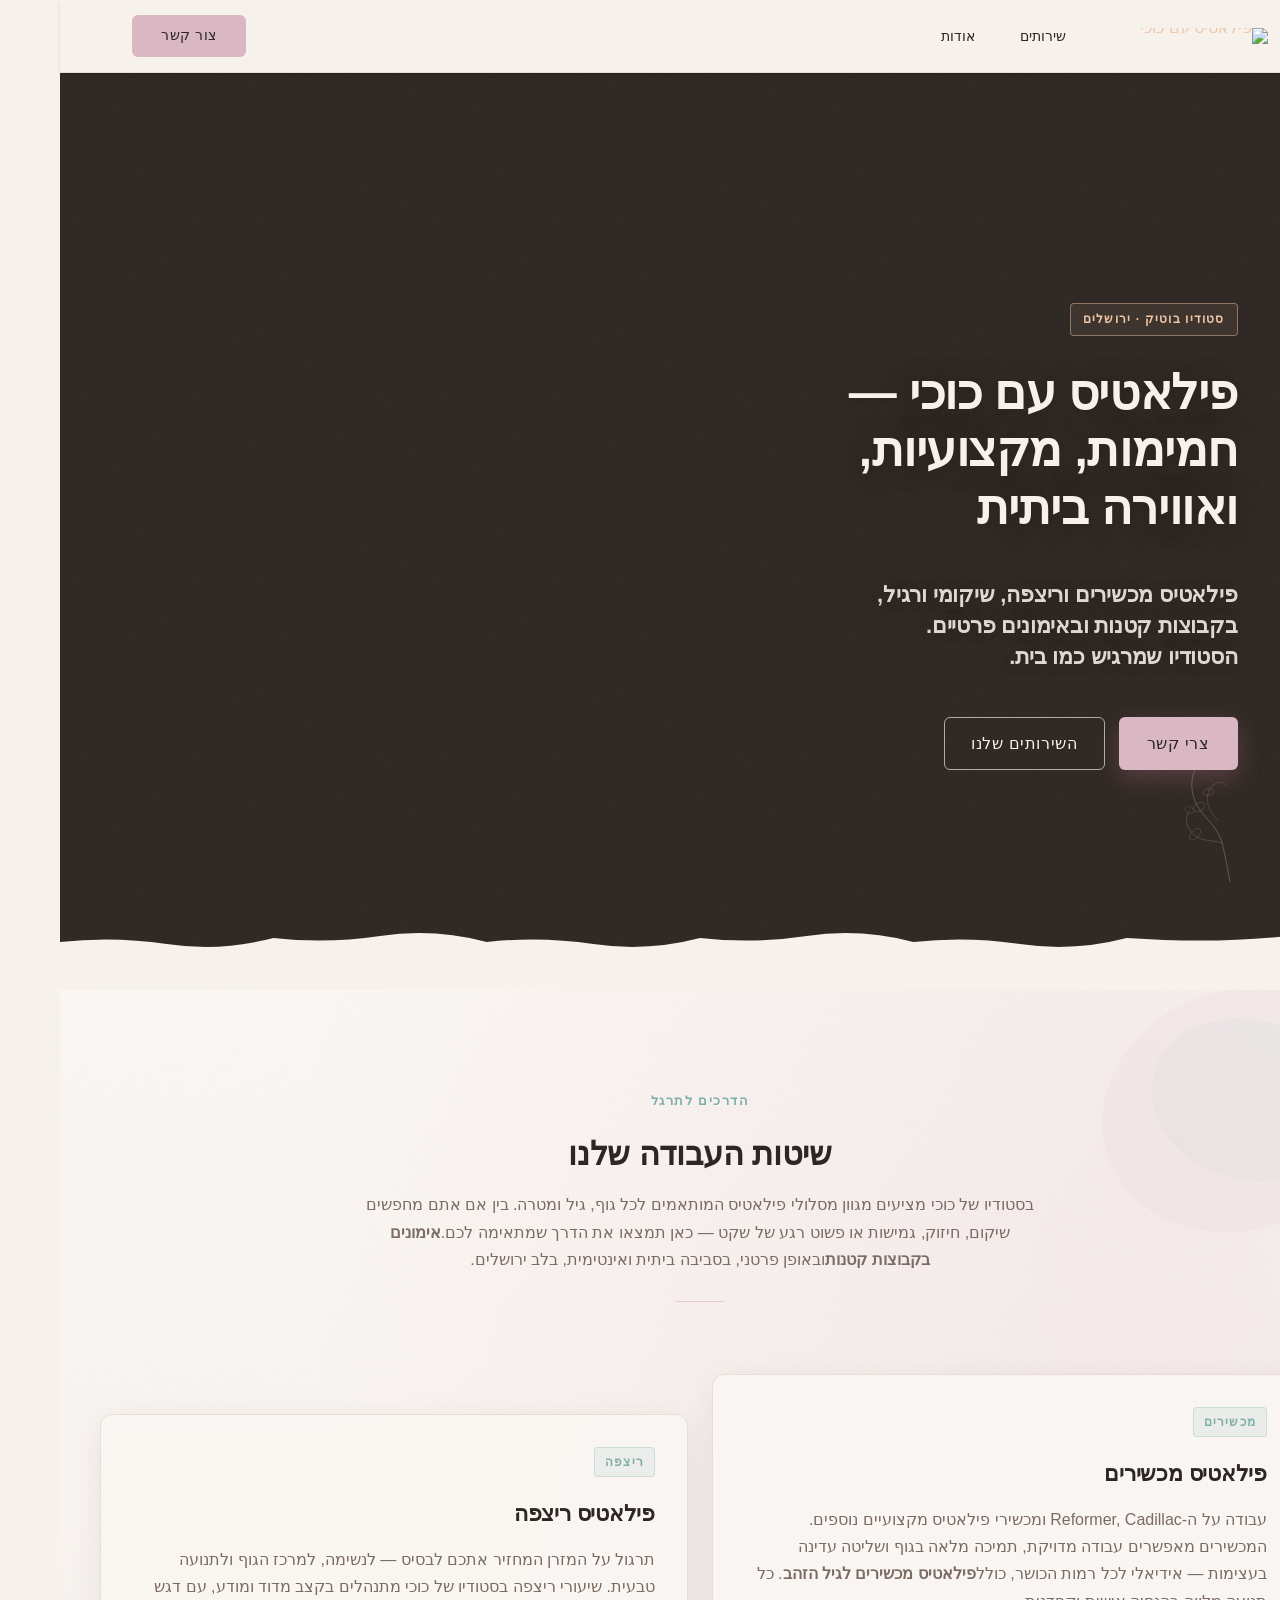
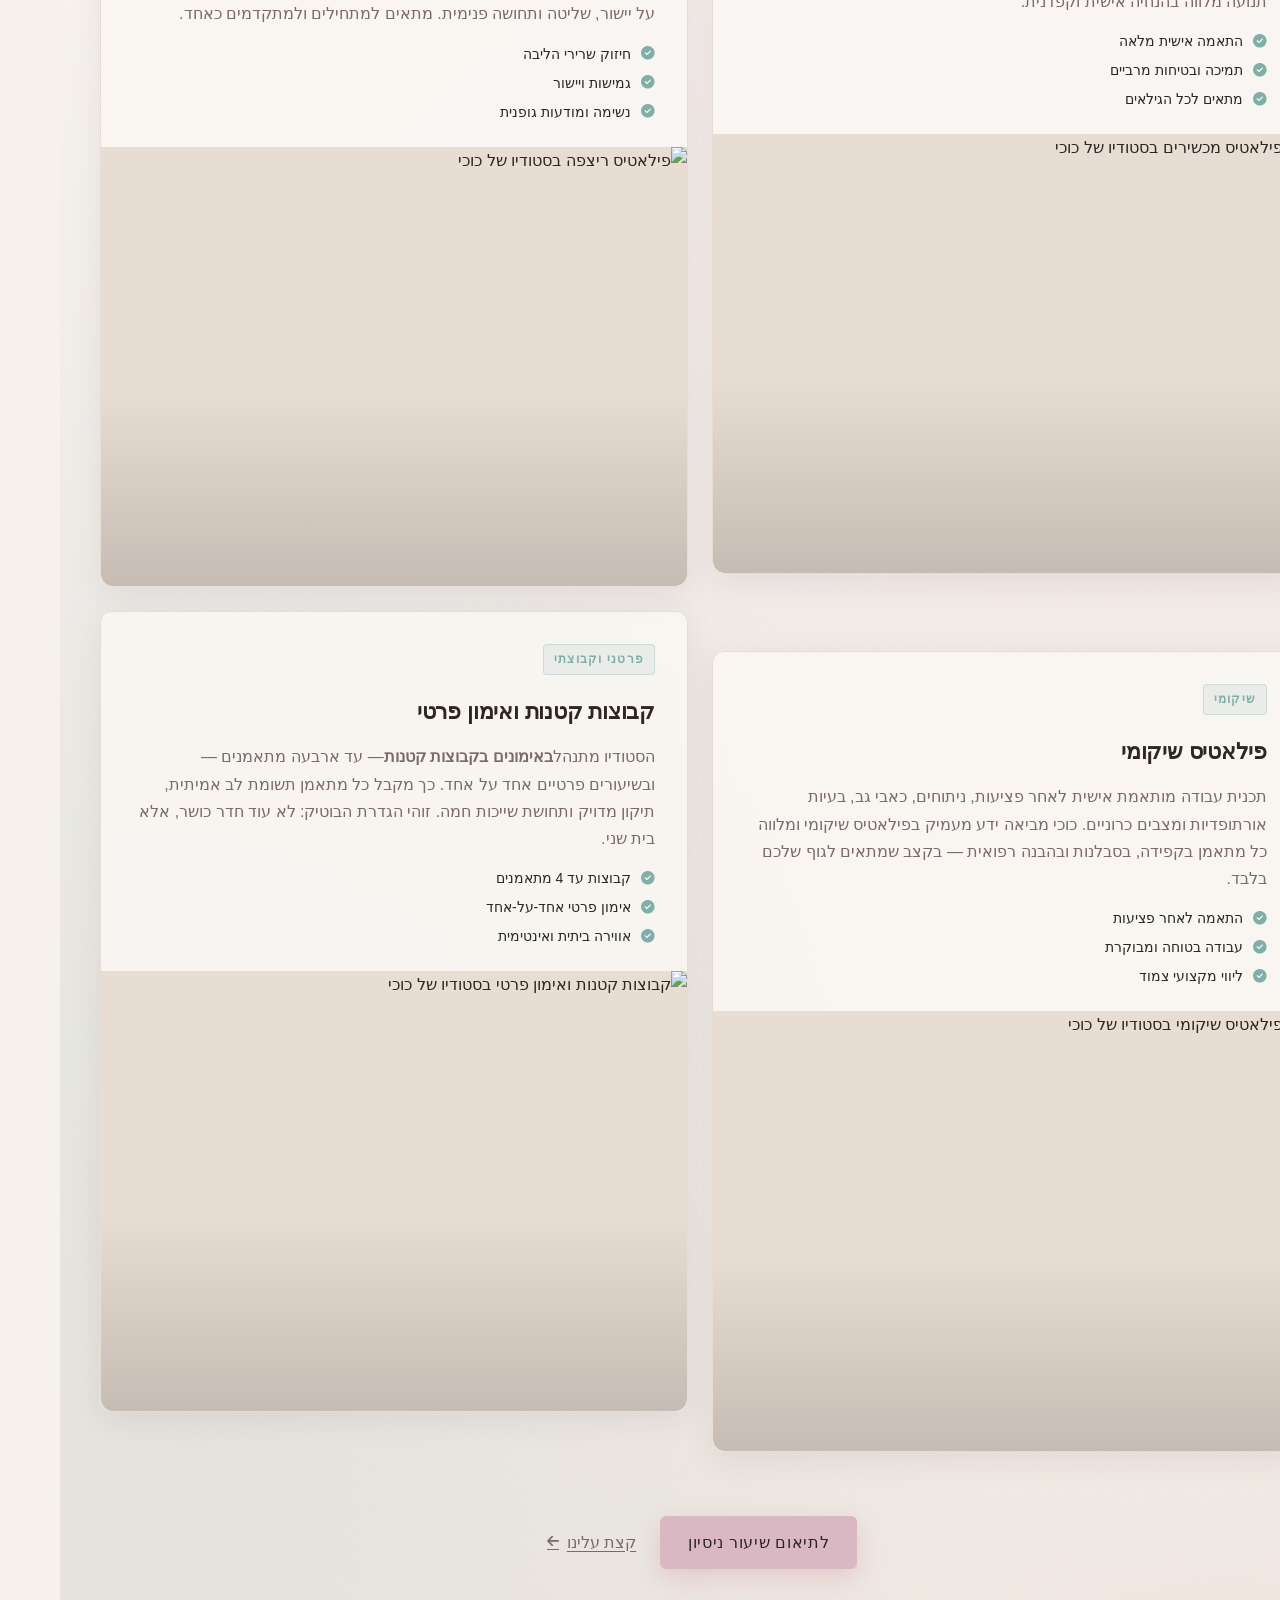
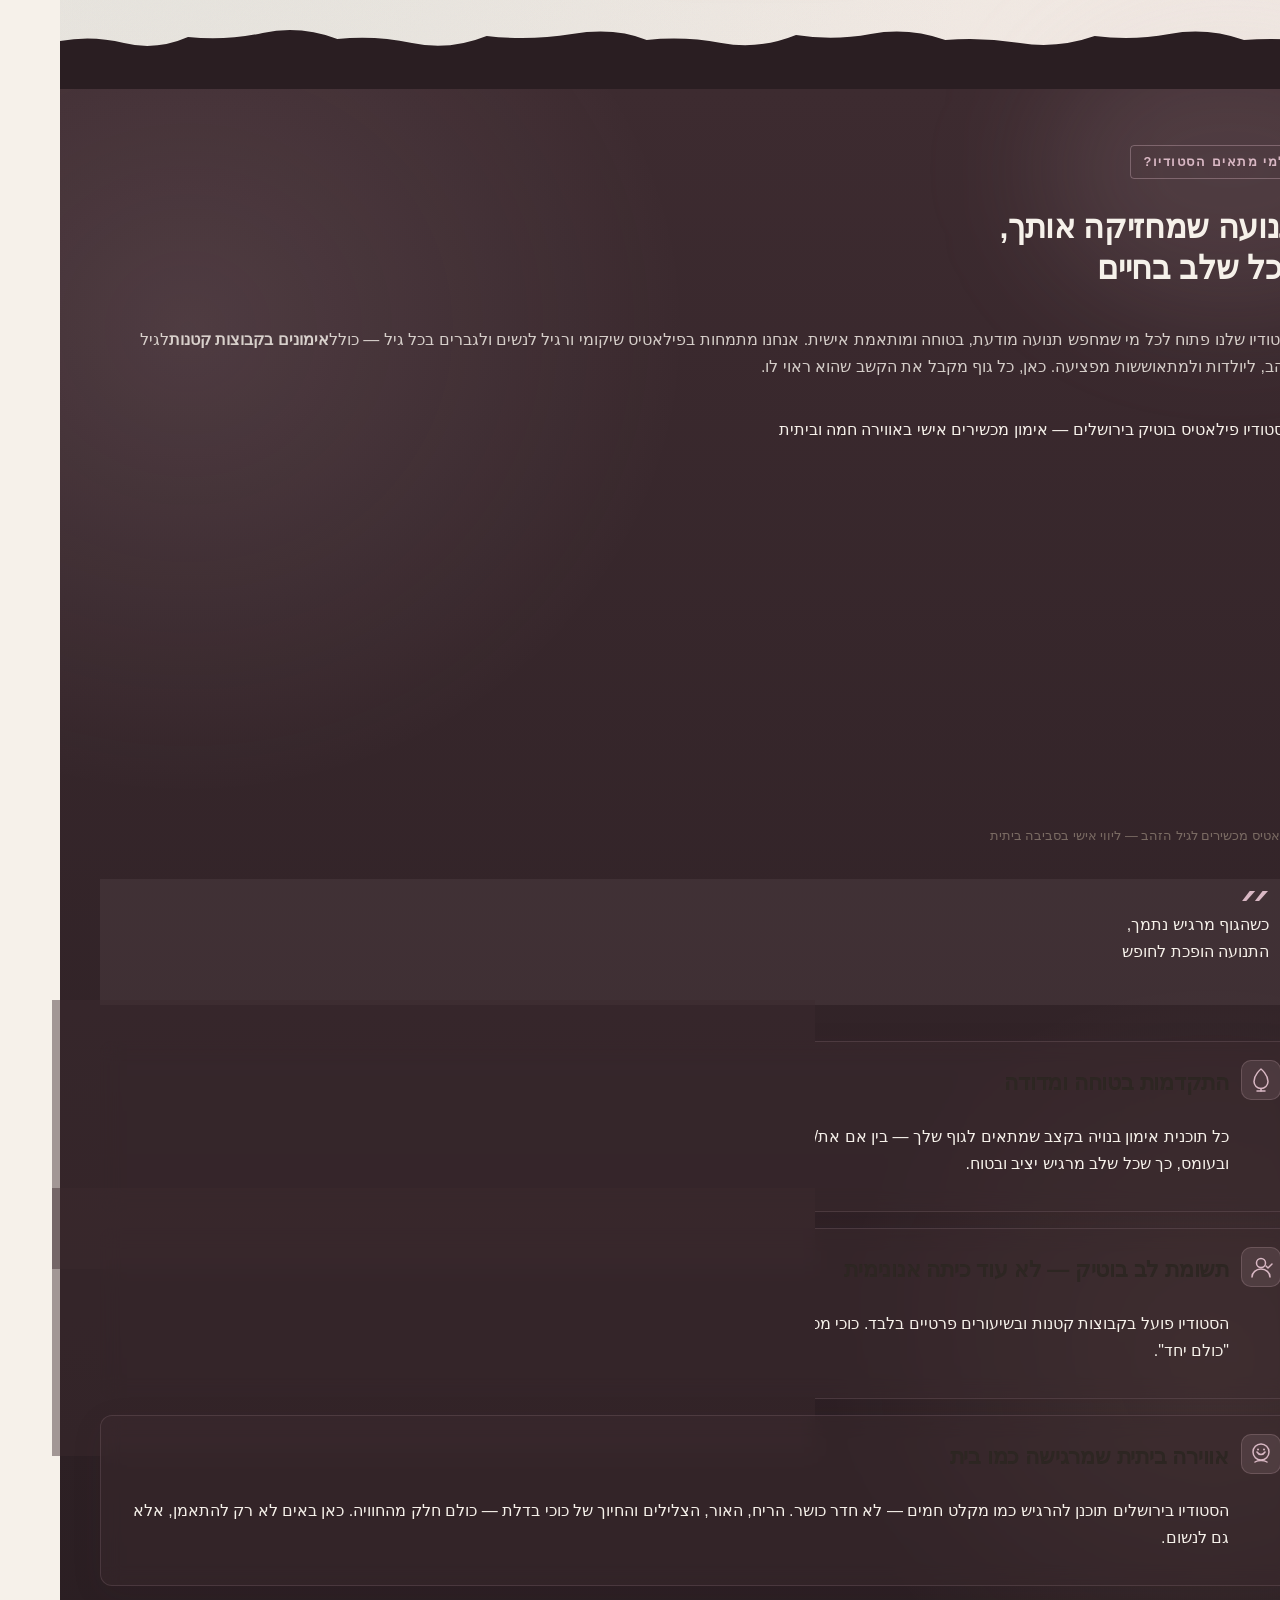
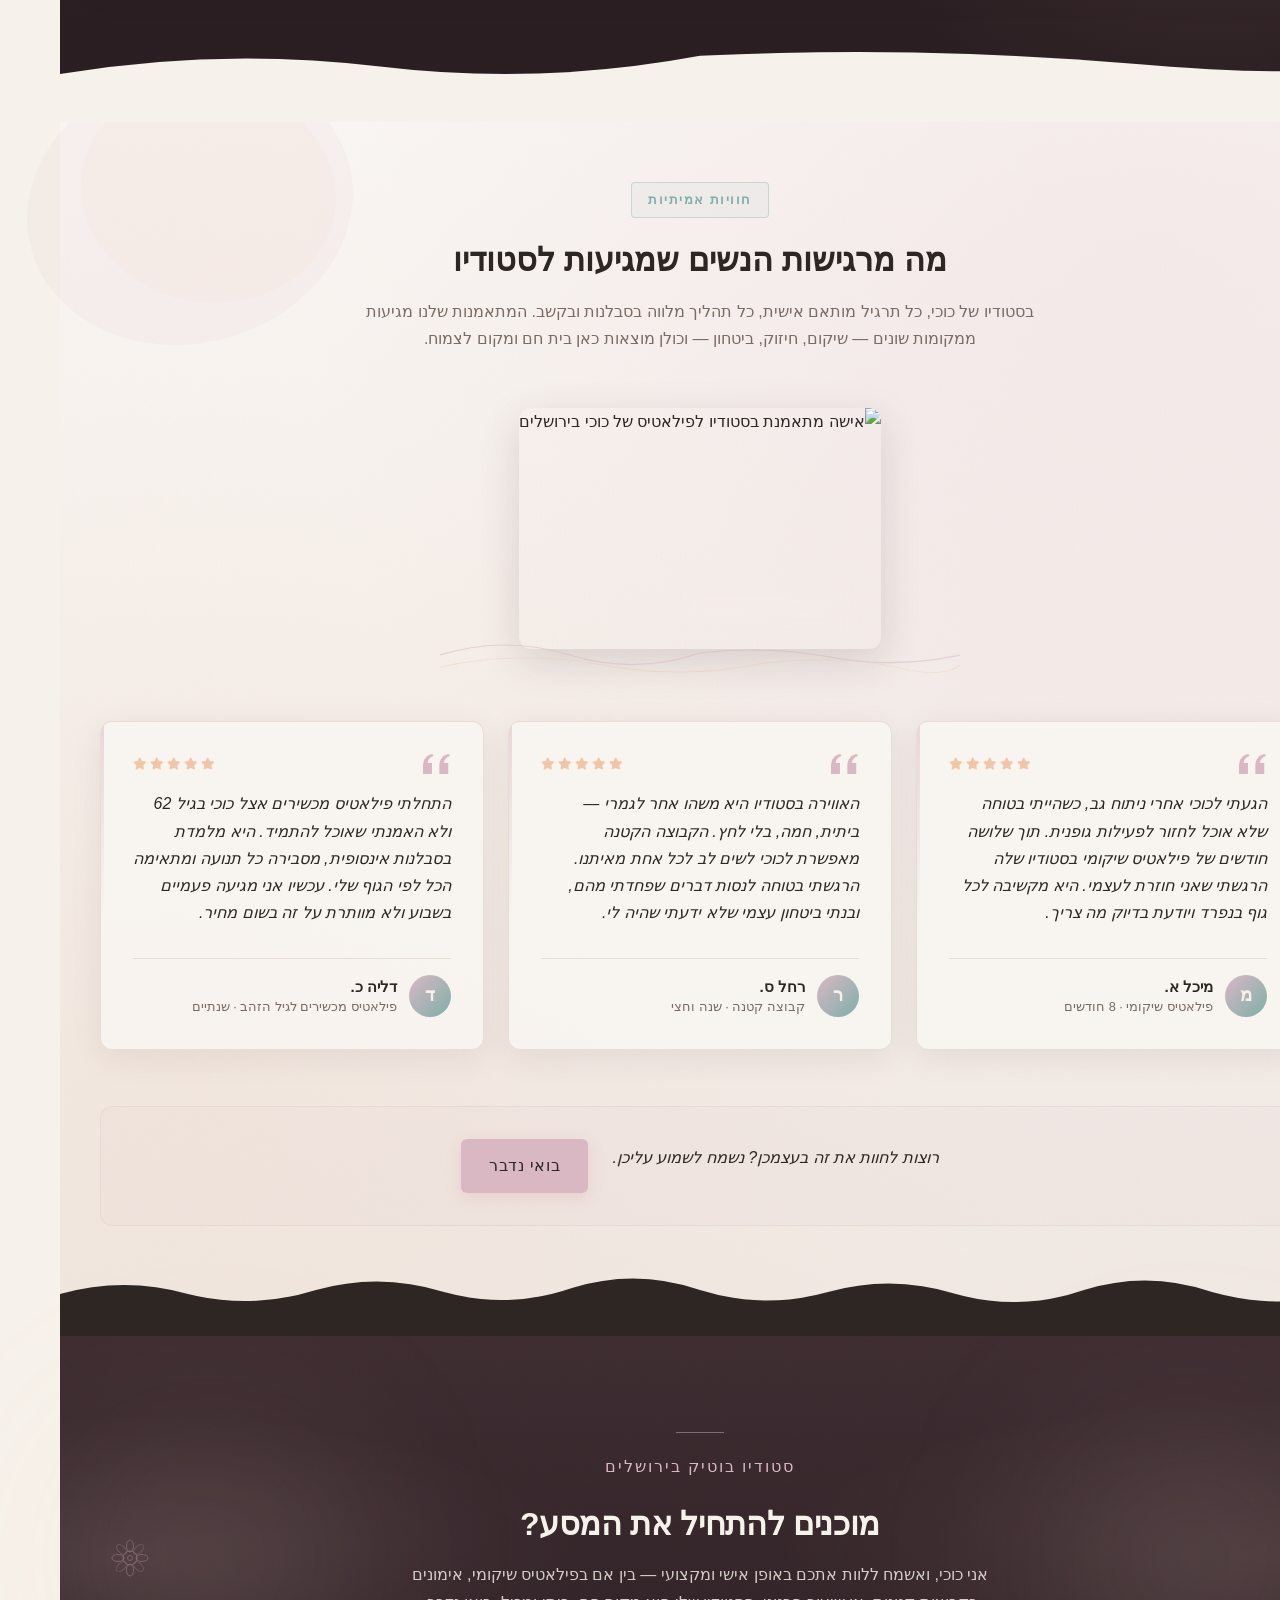
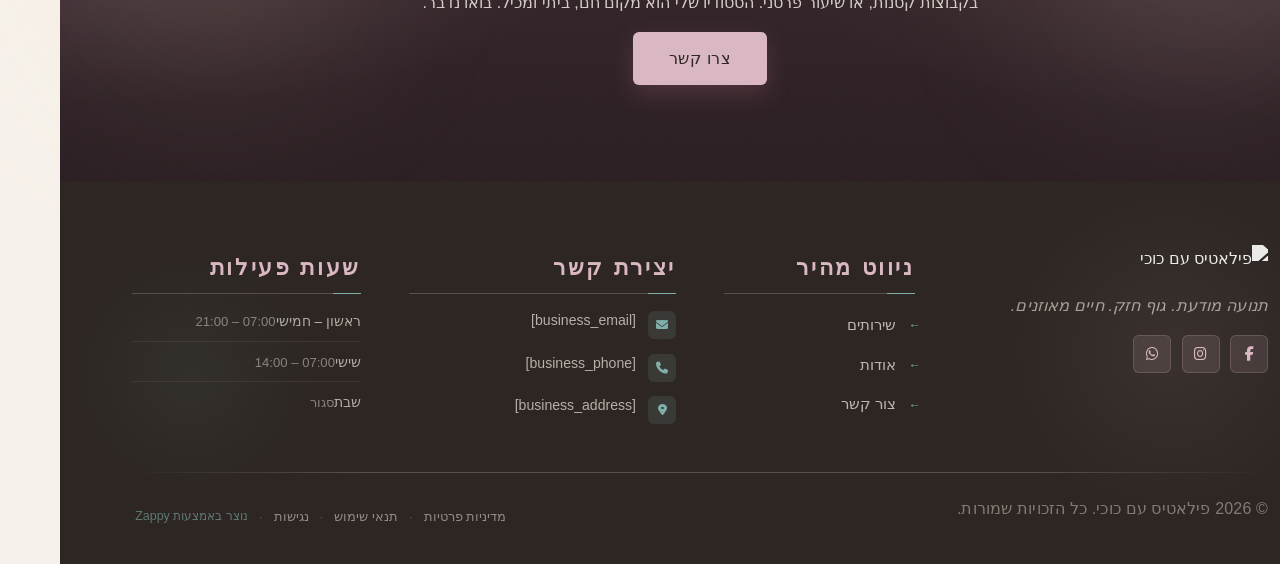
==== public/index.html @ 399e0986 "Background sync: Progressive GitHub Sync" ====
<!doctype html><html dir="rtl" lang="he"><head><meta charset="UTF-8"><meta content="width=device-width,initial-scale=1" name="viewport"><meta content="index, follow" name="robots"><title>תרגישי את ההבדל מהאימון הראשון — פילאטיס עם כוכי</title><meta content="סטודיו פילאטיס בוטיק בירושלים עם אווירה חמה וביתית. אימונים בקבוצות קטנות ואישיות, פילאטיס מכשירים ומזרן, לכל גיל ורמה. הצטרפי אלינו והרגישי את השינוי!" name="description"><meta content="אימונים בקבוצות קטנות, פילאטיס ירושלים, סטודיו פילאטיס בוטיק, פילאטיס מכשירים, כושר ובריאות ירושלים" name="keywords"><link href="/assets/favicon.ico" rel="icon" type="image/x-icon"><link href="/assets/favicon-16x16.png" rel="icon" type="image/png" sizes="16x16"><link href="/assets/favicon-32x32.png" rel="icon" type="image/png" sizes="32x32"><link href="/assets/favicon-48x48.png" rel="icon" type="image/png" sizes="48x48"><link href="/assets/favicon-192x192.png" rel="icon" type="image/png" sizes="192x192"><link href="/assets/favicon-512x512.png" rel="icon" type="image/png" sizes="512x512"><link href="/assets/apple-touch-icon.png" rel="apple-touch-icon"><script>!function(){"use strict";var t="17ea8306-6d64-4c92-93c5-bcff734a2c59",e="https://api.zappy5.com/api/analytics/track",a=18e5,n=2592e6,o=!0,i=!0,r=!0;var s=function(){var e="zappy_visitor_"+t,a=null;try{if(a=localStorage.getItem(e)){var o=JSON.parse(a),i=Date.now();if(i-o.created<n)return o.lastSeen=i,localStorage.setItem(e,JSON.stringify(o)),o.id}}catch(t){console.warn("Zappy Analytics: LocalStorage not available")}var r="zv_"+Date.now()+"_"+Math.random().toString(36).substr(2,9);try{localStorage.setItem(e,JSON.stringify({id:r,created:Date.now(),lastSeen:Date.now()}))}catch(t){}return r}(),c=function(){var e="zappy_session_"+t,n=null;try{if(n=sessionStorage.getItem(e)){var o=JSON.parse(n),i=Date.now();if(i-o.timestamp<a)return o.timestamp=i,sessionStorage.setItem(e,JSON.stringify(o)),o.id}}catch(t){console.warn("Zappy Analytics: SessionStorage not available")}var r="zs_"+Date.now()+"_"+Math.random().toString(36).substr(2,9);try{sessionStorage.setItem(e,JSON.stringify({id:r,timestamp:Date.now()}))}catch(t){}return r}();function l(a,n){n=n||{};var o={website_id:t,event_type:a,page_path:window.location.pathname,referrer:document.referrer||"direct",visitor_id:s,session_id:c,metadata:n};if(navigator.sendBeacon){var i=new Blob([JSON.stringify(o)],{type:"application/json"});navigator.sendBeacon(e,i)}else fetch(e,{method:"POST",headers:{"Content-Type":"application/json"},body:JSON.stringify(o),keepalive:!0}).catch(function(t){console.warn("Zappy Analytics: Failed to track event",t)})}o&&l("pageview",{title:document.title,url:window.location.href}),i&&document.addEventListener("click",function(t){var e=t.target;if("BUTTON"===e.tagName||e.closest("button")){var a="BUTTON"===e.tagName?e:e.closest("button");l("click",{element:"button",text:a.textContent.trim().substring(0,100),id:a.id||null,class:a.className||null})}else if("A"===e.tagName||e.closest("a")){var n="A"===e.tagName?e:e.closest("a");l("navigation",{element:"link",text:n.textContent.trim().substring(0,100),href:n.href,external:n.hostname!==window.location.hostname})}},!0),r&&document.addEventListener("submit",function(t){var e=t.target;l("form_submit",{form_id:e.id||null,form_name:e.name||null,form_action:e.action||null,form_method:e.method||"GET"})},!0);var d=Date.now();window.addEventListener("beforeunload",function(){l("page_unload",{time_on_page:Math.floor((Date.now()-d)/1e3),page_path:window.location.pathname})}),window.zappyAnalytics={track:l,getVisitorId:function(){return s},getSessionId:function(){return c}}}()</script><meta content="תרגישי את ההבדל מהאימון הראשון — פילאטיס עם כוכי" property="og:title"><meta content="סטודיו פילאטיס בוטיק בירושלים עם אווירה חמה וביתית. אימונים בקבוצות קטנות ואישיות, פילאטיס מכשירים ומזרן, לכל גיל ורמה. הצטרפי אלינו והרגישי את השינוי!" property="og:description"><meta content="summary_large_image" name="twitter:card"><meta content="תרגישי את ההבדל מהאימון הראשון — פילאטיס עם כוכי" name="twitter:title"><meta content="סטודיו פילאטיס בוטיק בירושלים עם אווירה חמה וביתית. אימונים בקבוצות קטנות ואישיות, פילאטיס מכשירים ומזרן, לכל גיל ורמה. הצטרפי אלינו והרגישי את השינוי!" name="twitter:description"><meta content="website" property="og:type"><meta content="he_IL" property="og:locale"><link href="https://cdnjs.cloudflare.com/ajax/libs/font-awesome/6.4.0/css/all.min.css" rel="stylesheet"><link href="/assets/favicon.ico" rel="icon" type="image/x-icon"><link href="/assets/favicon-16x16.png" rel="icon" type="image/png" sizes="16x16"><link href="/assets/favicon-32x32.png" rel="icon" type="image/png" sizes="32x32"><link href="/assets/favicon-48x48.png" rel="icon" type="image/png" sizes="48x48"><link href="/assets/favicon-192x192.png" rel="icon" type="image/png" sizes="192x192"><link href="/assets/favicon-512x512.png" rel="icon" type="image/png" sizes="512x512"><link href="/assets/apple-touch-icon.png" rel="apple-touch-icon"><link href="https://cdn.jsdelivr.net/npm/vanilla-cookieconsent@3/dist/cookieconsent.css" rel="stylesheet"><script src="https://cdn.jsdelivr.net/npm/vanilla-cookieconsent@3/dist/cookieconsent.umd.js"></script><script src="https://cdn.jsdelivr.net/gh/mickidum/acc_toolbar/acctoolbar/acctoolbar.min.js"></script><link href="/styles.css" rel="stylesheet"><style id="zappy-dropdown-submenu-styles">#navMenu li:has(.sub-menu),.nav-menu li:has(.sub-menu),.navbar li:has(.sub-menu),nav li:has(.sub-menu){position:relative}#navMenu .sub-menu,.nav-menu .sub-menu,.navbar .sub-menu,nav .sub-menu{display:block!important;position:absolute!important;top:100%;left:0;min-width:220px;background:#fff;border-radius:8px;box-shadow:0 8px 25px rgba(0,0,0,.15);padding:8px 0;opacity:0;visibility:hidden;transform:translateY(10px);transition:all .3s ease;z-index:1000;list-style:none;pointer-events:none}#navMenu li:hover>.sub-menu,.nav-menu li:hover>.sub-menu,.navbar li:hover>.sub-menu,nav li:hover>.sub-menu{opacity:1!important;visibility:visible!important;transform:translateY(0)!important;pointer-events:auto!important}.sub-menu li{list-style:none;margin:0;padding:0}.sub-menu a{display:block!important;padding:10px 16px!important;color:var(--text-dark,#333)!important;font-weight:500;text-decoration:none;white-space:nowrap;transition:background-color .2s}.sub-menu .zappy-nav-child>a{padding-left:28px!important;font-size:.9em!important;opacity:.85!important}[dir=rtl] .sub-menu .zappy-nav-child>a,html[lang=ar] .sub-menu .zappy-nav-child>a,html[lang=he] .sub-menu .zappy-nav-child>a{padding-left:10px!important;padding-right:28px!important}.sub-menu .zappy-nav-parent>a{font-weight:600!important}.sub-menu a:hover{background-color:#f5f5f5}[dir=rtl] .nav-menu .sub-menu,[dir=rtl] .navbar .sub-menu,[dir=rtl] nav .sub-menu,html[lang=ar] .nav-menu .sub-menu,html[lang=ar] .navbar .sub-menu,html[lang=ar] nav .sub-menu,html[lang=he] .nav-menu .sub-menu,html[lang=he] .navbar .sub-menu,html[lang=he] nav .sub-menu{left:auto!important;right:0!important}.sub-menu:empty,.sub-menu:not(:has(li)):not(:has(> a)),.sub-menu:not(:has(li:not(.zappy-hidden-menu-item))):not(:has(> a)){display:none!important;opacity:0!important;visibility:hidden!important;pointer-events:none!important}li:has(.menu-group-title):hover>.sub-menu{opacity:1!important;visibility:visible!important;transform:translateY(0)!important;pointer-events:auto!important}#navMenu>li>.menu-group-title,.nav-menu>li>.menu-group-title{display:inline-block;padding:.5rem 1rem;cursor:default;user-select:none}@media (max-width:768px){#navMenu .sub-menu,.nav-menu .sub-menu,.navbar .sub-menu,nav .sub-menu{position:static!important;transform:none!important;box-shadow:none!important;background:0 0!important;max-height:0;overflow:hidden;opacity:0;visibility:hidden;transition:max-height .3s ease,opacity .3s ease;padding:0!important;border-radius:0!important}#navMenu .sub-menu.mobile-expanded,.nav-menu .sub-menu.mobile-expanded,.navbar .sub-menu.mobile-expanded{max-height:none!important;overflow-y:visible!important;opacity:1!important;visibility:visible!important;padding:8px 0 8px 16px!important}[dir=rtl] .sub-menu.mobile-expanded,html[lang=he] .sub-menu.mobile-expanded{padding:8px 16px 8px 0!important}#navMenu li:hover>.sub-menu,.nav-menu li:hover>.sub-menu,.navbar li:hover>.sub-menu,nav li:hover>.sub-menu{opacity:0;visibility:hidden;pointer-events:none}#navMenu li>.sub-menu.mobile-expanded,.nav-menu li>.sub-menu.mobile-expanded,.navbar li>.sub-menu.mobile-expanded,nav li>.sub-menu.mobile-expanded{opacity:1!important;visibility:visible!important;pointer-events:auto!important}#navMenu li:has(.sub-menu),.nav-menu li:has(.sub-menu),.navbar li:has(.sub-menu),nav li:has(.sub-menu){display:flex!important;flex-wrap:wrap!important;align-items:center!important;position:relative!important;min-height:44px!important}#navMenu li:has(.sub-menu)>a,.nav-menu li:has(.sub-menu)>a,.navbar li:has(.sub-menu)>a,nav li:has(.sub-menu)>a{flex:1!important;min-width:0!important}#navMenu li:has(.sub-menu)>.menu-group-title,.nav-menu li:has(.sub-menu)>.menu-group-title,.navbar li:has(.sub-menu)>.menu-group-title,nav li:has(.sub-menu)>.menu-group-title{flex:1!important;min-width:0!important;padding:0!important;line-height:inherit!important}#navMenu li:has(.sub-menu)>.sub-menu,.nav-menu li:has(.sub-menu)>.sub-menu,.navbar li:has(.sub-menu)>.sub-menu,nav li:has(.sub-menu)>.sub-menu{flex-basis:100%!important;width:100%!important}#navMenu li:has(.sub-menu)>a [class*=arrow],#navMenu li:has(.sub-menu)>a [class*=chevron],.nav-menu li:has(.sub-menu)>a .fa-angle-down,.nav-menu li:has(.sub-menu)>a .fa-chevron-down,.nav-menu li:has(.sub-menu)>a [class*=arrow],.nav-menu li:has(.sub-menu)>a [class*=chevron],nav li:has(.sub-menu)>a [class*=arrow],nav li:has(.sub-menu)>a [class*=chevron]{display:none!important;visibility:hidden!important}.mobile-submenu-toggle{display:flex!important;align-items:center!important;justify-content:center!important;width:44px!important;height:auto!important;background:0 0!important;border:none!important;cursor:pointer!important;color:var(--text-dark)!important;position:static!important;flex-shrink:0!important;align-self:stretch!important;z-index:2!important;padding:0!important;margin:0!important}.mobile-submenu-toggle::after{content:''!important;width:0!important;height:0!important;border-left:6px solid transparent!important;border-right:6px solid transparent!important;border-top:7px solid currentColor!important;transition:transform .3s ease!important}.mobile-submenu-toggle.expanded::after{transform:rotate(180deg)!important}.sub-menu a{padding:10px 0!important;display:block!important;color:var(--text-dark)!important;white-space:normal!important}.sub-menu .zappy-nav-child>a{padding-left:28px!important;font-size:.9em!important;opacity:.85!important}[dir=rtl] .sub-menu .zappy-nav-child>a,html[lang=ar] .sub-menu .zappy-nav-child>a,html[lang=he] .sub-menu .zappy-nav-child>a{padding-left:0!important;padding-right:28px!important}.sub-menu .zappy-nav-parent>a{font-weight:600!important}#navMenu.active,.nav-menu.active{max-width:100vw!important;overflow-x:hidden!important;box-sizing:border-box!important}.navbar .sub-menu li a,.zappy-products-dropdown .sub-menu a,nav.navbar .sub-menu li a{color:var(--text-dark)!important}}@media (min-width:769px){.mobile-submenu-toggle{display:none!important}}</style><style id="mobile-lang-menu-deployed-css">@media (max-width:768px){.lang-switcher,.nav-container .lang-switcher,.nav-cta-container .lang-switcher,.nav-ecommerce-icons .lang-switcher,.nav-icons-left .lang-switcher,.navbar .lang-switcher,.navbar .nav-cta-container .lang-switcher{display:none!important}.mobile-lang-menu{width:100%;border-top:1px solid rgba(128,128,128,.2);padding:8px 0 0 0;margin-top:8px}.mobile-lang-toggle{display:flex!important;align-items:center;justify-content:space-between;width:100%;padding:12px 16px;background:0 0;border:none;cursor:pointer;font-size:15px;color:inherit;font-family:inherit}.mobile-lang-toggle::after{content:'';display:inline-block;width:8px;height:8px;border-right:2px solid currentColor;border-bottom:2px solid currentColor;transform:rotate(45deg);transition:transform .3s ease;margin-left:8px}.mobile-lang-toggle.expanded::after{transform:rotate(-135deg)}.mobile-lang-options{max-height:0;overflow:hidden;transition:max-height .3s ease}.mobile-lang-options.expanded{max-height:300px}.mobile-lang-option{display:flex!important;align-items:center;gap:10px;padding:10px 24px;text-decoration:none;color:inherit;font-size:14px;font-family:inherit}.mobile-lang-option:hover{background:rgba(128,128,128,.1)}.mobile-lang-option.active{font-weight:600;opacity:.7;pointer-events:none}.mobile-lang-option img{width:20px;height:20px;border-radius:50%}}@media (min-width:769px){.mobile-lang-menu{display:none!important}}</style><style id="zappy-widget-visibility">#mic-access-tool-box,#mic-access-tool-general-button,#mic-init-access-tool #mic-access-tool-box,#mic-init-access-tool #mic-access-tool-general-button,#mic-init-access-tool .mic-access-tool-general-button,._access-icon,._access-menu,.mic-access-tool-box,.mic-access-tool-general-button,div[id*=mic-access-tool-box]{display:none!important;visibility:hidden!important;opacity:0!important;pointer-events:none!important}</style></head><body><nav class="navbar" dir="rtl"><button aria-label="Menu" class="mobile-toggle" id="mobileToggle"><svg viewBox="0 0 24 24" fill="none" height="24" width="24" class="hamburger-icon"><path d="M3 12h18M3 6h18M3 18h18" stroke="currentColor" stroke-width="2" stroke-linecap="round"></path></svg><svg viewBox="0 0 24 24" fill="none" height="24" width="24" class="close-icon" style="display:none"><path d="M18 6L6 18M6 6l12 12" stroke="currentColor" stroke-width="2" stroke-linecap="round"></path></svg></button><button aria-label="Call" class="phone-header-btn" data-phone="[business_phone]"><svg viewBox="0 0 24 24" fill="currentColor" height="20" width="20"><path d="M22 16.92v3a2 2 0 0 1-2.18 2 19.79 19.79 0 0 1-8.63-3.07 19.5 19.5 0 0 1-6-6 19.79 19.79 0 0 1-3.07-8.67A2 2 0 0 1 4.11 2h3a2 2 0 0 1 2 1.72 12.84 12.84 0 0 0 .7 2.81 2 2 0 0 1-.45 2.11L8.09 9.91a16 16 0 0 0 6 6l1.27-1.27a2 2 0 0 1 2.11-.45 12.84 12.84 0 0 0 2.81.7A2 2 0 0 1 22 16.92z"></path></svg></button><div class="nav-container"><div class="nav-right-group"><div class="nav-brand"><a href="/" class="logo-link"><img alt="פילאטיס עם כוכי" src="/assets/logo.webp" class="logo"></a></div><ul class="nav-menu" id="navMenu"><li><a href="/services">שירותים</a></li><li><a href="/about">אודות</a></li></ul></div><div class="nav-cta-container"><a href="/contact" class="nav-cta-btn">צור קשר</a></div></div></nav><script>window.addEventListener("load",function(){const e=document.querySelector(".navbar, nav, header");if(!e)return void console.log("[Navbar] Navbar element not found");let t=document.getElementById("mobileToggle")||document.querySelector(".mobile-toggle")||document.querySelector(".hamburger")||document.querySelector(".hamburger-menu")||document.querySelector(".menu-toggle")||document.querySelector(".burger-menu")||document.querySelector('[aria-label="Menu"]')||document.querySelector('[aria-label="תפריט"]');const o=document.querySelector(".phone-header-btn"),n=window.getComputedStyle(e);let r=n.backgroundColor;if(console.log("[Navbar] Initial navbar background:",r),"transparent"===r||"rgba(0, 0, 0, 0)"===r||r.startsWith("rgba")&&r.includes(", 0)")){const e=n.backgroundImage;if(e&&"none"!==e)console.log("[Navbar] Navbar has background image/gradient, using dark text"),r="rgb(240, 240, 240)";else{const e=window.getComputedStyle(document.body).backgroundColor;console.log("[Navbar] Navbar transparent, using body background:",e),r=e}}const i=r.match(/\d+/g);if(i&&i.length>=3){const e=(.299*parseInt(i[0])+.587*parseInt(i[1])+.114*parseInt(i[2]))/255;console.log("[Navbar] Mobile button colors preserved from Claude CSS (luminance:",e.toFixed(2)+")");const n=document.createElement("style");n.id="zappy-mobile-nav-fix";document.documentElement.lang;document.documentElement.dir,n.textContent='\n        /* Hide mobile buttons on desktop, show only on mobile */\n        @media (min-width: 769px) {\n          .mobile-toggle,\n          .phone-header-btn {\n            display: none !important;\n          }\n        }\n        \n        /* Show and position mobile buttons correctly on mobile */\n        @media (max-width: 768px) {\n          .mobile-toggle,\n          .phone-header-btn {\n            position: absolute !important;\n            top: 50% !important;\n            transform: translateY(-50%) !important;\n            z-index: 1001 !important;\n            display: flex !important;\n            align-items: center !important;\n            justify-content: center !important;\n            width: 36px !important;\n            height: 36px !important;\n            border-radius: 50% !important;\n            border: none !important;\n            cursor: pointer !important;\n            padding: 6px !important;\n            background: none !important;\n            color: var(--nav-text, var(--text-dark)) !important;\n          }\n          \n          /* LTR positioning (default): hamburger LEFT, phone RIGHT */\n          html:not([dir="rtl"]):not([lang="he"]):not([lang="ar"]) .mobile-toggle,\n          html[dir="ltr"] .mobile-toggle {\n            left: 12px !important;\n            right: auto !important;\n          }\n          html:not([dir="rtl"]):not([lang="he"]):not([lang="ar"]) .phone-header-btn,\n          html[dir="ltr"] .phone-header-btn {\n            right: 12px !important;\n            left: auto !important;\n          }\n          \n          /* RTL positioning: hamburger RIGHT, phone LEFT */\n          html[dir="rtl"] .mobile-toggle,\n          html[lang="he"] .mobile-toggle,\n          html[lang="ar"] .mobile-toggle {\n            right: 12px !important;\n            left: auto !important;\n          }\n          html[dir="rtl"] .phone-header-btn,\n          html[lang="he"] .phone-header-btn,\n          html[lang="ar"] .phone-header-btn {\n            left: 12px !important;\n            right: auto !important;\n          }\n          \n          /* CRITICAL: Ensure nav-container has min-height on mobile */\n          /* All children are positioned absolutely/fixed on mobile, so height:auto collapses to 0 */\n          .nav-container {\n            min-height: 70px !important;\n            position: relative !important;\n          }\n          \n          /* Ensure SVG icons are properly sized and inherit color */\n          .mobile-toggle svg,\n          .phone-header-btn svg {\n            width: 24px !important;\n            height: 24px !important;\n            /* Don\'t force display - let JavaScript control hamburger/close toggle */\n          }\n          \n          /* Reset nav-cta-container on mobile - remove desktop box-shadow/padding */\n          /* that creates a visible ghost box when CTA button is hidden */\n          .nav-cta-container {\n            box-shadow: none !important;\n            padding: 0 !important;\n          }\n          \n          /* Hide nav-cta-container entirely on mobile when there\'s no lang-switcher */\n          /* (only the CTA button is inside, and it\'s hidden on mobile) */\n          .nav-cta-container:not(:has(.lang-switcher)) {\n            display: none !important;\n          }\n          \n          /* CRITICAL: Prevent hero image fade gradient from bleeding over headline text */\n          /* The .image-fade-gradient has bottom: -30px (extends below parent) */\n          /* On mobile stacked layout, this overlaps the h1 text below the image */\n          .hero-image-column {\n            overflow: hidden !important;\n          }\n          .image-fade-gradient {\n            bottom: 0 !important;\n          }\n          \n          /* Hide desktop language switcher on mobile - hamburger menu handles it */\n          /* High specificity to override stored CSS */\n          .lang-switcher,\n          .nav-cta-container .lang-switcher,\n          .nav-container .lang-switcher,\n          .navbar .lang-switcher,\n          .navbar .nav-cta-container .lang-switcher {\n            display: none !important;\n          }\n        }\n      ';const r=document.getElementById("zappy-mobile-nav-fix");r&&r.remove(),document.head.appendChild(n),console.log("[Navbar] Critical CSS injected for mobile nav positioning");const l=window.innerWidth<=768;if(t){const e=t.querySelector(".hamburger-icon"),o=t.querySelector(".close-icon");e&&(e.style.setProperty("width","24px","important"),e.style.setProperty("height","24px","important"),e.style.setProperty("display","block","important")),o&&(o.style.setProperty("width","24px","important"),o.style.setProperty("height","24px","important"),o.style.setProperty("display","none","important")),l?(t.style.setProperty("position","absolute","important"),t.style.setProperty("top","50%","important"),t.style.setProperty("transform","translateY(-50%)","important"),t.style.setProperty("z-index","1001","important"),t.style.removeProperty("left"),t.style.removeProperty("right"),console.log("[Navbar] Mobile toggle positioning applied (mobile viewport)")):(t.style.removeProperty("position"),t.style.removeProperty("top"),t.style.removeProperty("transform"),t.style.removeProperty("z-index"),t.style.removeProperty("left"),t.style.removeProperty("right"),console.log("[Navbar] Desktop viewport - cleared mobile toggle inline positioning"))}if(o){const e=o.querySelector("svg");e&&(e.style.width="24px",e.style.height="24px",e.setAttribute("width","24"),e.setAttribute("height","24")),l?(o.style.setProperty("position","absolute","important"),o.style.setProperty("top","50%","important"),o.style.setProperty("transform","translateY(-50%)","important"),o.style.setProperty("z-index","1001","important"),o.style.removeProperty("left"),o.style.removeProperty("right"),console.log("[Navbar] Phone button positioning applied (mobile viewport)")):(o.style.removeProperty("position"),o.style.removeProperty("top"),o.style.removeProperty("transform"),o.style.removeProperty("z-index"),o.style.removeProperty("left"),o.style.removeProperty("right"),console.log("[Navbar] Desktop viewport - cleared phone button inline positioning"))}}else console.log("[Navbar] Could not parse background color:",r);t=document.getElementById("mobileToggle")||document.querySelector(".mobile-toggle")||document.querySelector(".hamburger")||document.querySelector(".hamburger-menu")||document.querySelector(".menu-toggle")||document.querySelector(".burger-menu")||document.querySelector('[aria-label="Menu"]')||document.querySelector('[aria-label="תפריט"]');const l=document.getElementById("navMenu")||document.querySelector(".nav-menu")||document.querySelector(".nav-links")||document.querySelector("nav ul:not(.submenu)");if(!t||!l)return void console.log("[Navbar] Mobile toggle or menu not found:",{toggle:!!t,menu:!!l});l.id||(l.id="navMenu"),console.log("[Navbar] Initializing mobile menu...");const a=t.cloneNode(!0);t.parentNode.replaceChild(a,t),a.addEventListener("click",function(e){e.preventDefault(),e.stopPropagation();const t=this.querySelector(".hamburger-icon"),o=this.querySelector(".close-icon");l.classList.contains("active")?(l.classList.remove("active"),t&&t.style.setProperty("display","block","important"),o&&o.style.setProperty("display","none","important"),document.body.style.overflow="",console.log("[Navbar] Menu closed")):(l.classList.add("active"),t&&t.style.setProperty("display","none","important"),o&&o.style.setProperty("display","block","important"),document.body.style.overflow="hidden",console.log("[Navbar] Menu opened"))}),l.querySelectorAll("a").forEach(function(e){e.addEventListener("click",function(){if("#"===this.getAttribute("href"))return;const e=a.querySelector(".hamburger-icon"),t=a.querySelector(".close-icon");l.classList.remove("active"),e&&e.style.setProperty("display","block","important"),t&&t.style.setProperty("display","none","important"),document.body.style.overflow="",console.log("[Navbar] Menu closed (link clicked)")})});var s=l.querySelectorAll(".dropdown-toggle");s.forEach(function(e){e.addEventListener("click",function(e){e.preventDefault(),e.stopPropagation();var t=this.closest(".nav-dropdown");t&&(t.parentNode.querySelectorAll(".nav-dropdown.open").forEach(function(e){e!==t&&e.classList.remove("open")}),t.classList.toggle("open"),console.log("[Navbar] Dropdown toggled:",t.classList.contains("open")?"open":"closed"))})}),document.addEventListener("click",function(e){e.target.closest(".nav-dropdown")||document.querySelectorAll(".nav-dropdown.open").forEach(function(e){e.classList.remove("open")})}),console.log("[Navbar] Dropdown handlers initialized for "+s.length+" dropdowns"),o&&o.addEventListener("click",function(){const e=document.querySelectorAll('a[href^="tel:"]'),t=e.length>0?e[0].getAttribute("href").replace("tel:",""):"[business_phone]";window.location.href="tel:"+t,console.log("[Navbar] Phone button clicked")}),console.log("[Navbar] Mobile menu initialized successfully");const p=function(){const e=document.querySelector(".whatsapp-float");e&&(window.innerWidth>=769?(e.style.setProperty("display","none","important"),e.style.setProperty("visibility","hidden","important"),e.style.setProperty("opacity","0","important"),e.style.setProperty("pointer-events","none","important"),console.log("[WhatsApp] Button hidden on desktop")):(e.style.removeProperty("display"),e.style.removeProperty("visibility"),e.style.removeProperty("opacity"),e.style.removeProperty("pointer-events"),console.log("[WhatsApp] Button visible on mobile")))};let c;p(),window.addEventListener("resize",function(){clearTimeout(c),c=setTimeout(p,100)})})</script><main><section class="index-hero-section" data-layout-spec="בית-hero" dir="rtl" data-hero-type="fullscreen-scrim"><div class="index-hero-bg"><img alt="מדריכת פילאטיס מלווה לקוחה בסטודיו בוטיק אינטימי בירושלים" src="/assets/site-index-hero-image-1.webp" data-context="A serene, cinematic boutique Pilates studio interior in Jerusalem. A warm, intimate space with natural light filtering through sheer curtains. A female instructor gently guides a client on a Pilates reformer machine. The atmosphere is home-like and personal — wooden floors, soft textured walls, linen tones, dusty mauve and muted teal accents. Editorial photography style, warm skin tones, soft grain, premium wellness magazine aesthetic. The subject is positioned toward the left side of the frame leaving open negative space on the right for text overlay." data-placeholder="index-hero-image-1" height="900" width="1440" data-hero-bg="true"></div><div class="index-hero-scrim" aria-hidden="true"></div><div class="index-hero-grain" aria-hidden="true"></div><svg viewBox="0 0 180 220" xmlns="http://www.w3.org/2000/svg" aria-hidden="true" data-no-icon-edit="true" fill="none" class="index-hero-botanical"><path d="M90 210 C90 210 85 180 80 160 C75 140 60 130 50 115 C40 100 38 80 45 65 C52 50 65 48 75 55" stroke="#D9B8C4" stroke-width="1.2" fill="none" opacity="0.55"></path><path d="M80 160 C70 155 55 158 45 150 C35 142 30 128 38 118" stroke="#D9B8C4" stroke-width="1" fill="none" opacity="0.45"></path><path d="M75 130 C65 122 58 108 62 95 C66 82 78 78 85 85" stroke="#D9B8C4" stroke-width="1" fill="none" opacity="0.4"></path><ellipse cx="50" cy="113" fill="none" opacity="0.4" rx="8" ry="5" stroke="#D9B8C4" stroke-width="0.9" transform="rotate(-30 50 113)"></ellipse><ellipse cx="62" cy="94" fill="none" opacity="0.38" rx="7" ry="4" stroke="#D9B8C4" stroke-width="0.9" transform="rotate(-15 62 94)"></ellipse><ellipse cx="45" cy="148" fill="none" opacity="0.38" rx="9" ry="5" stroke="#D9B8C4" stroke-width="0.9" transform="rotate(-45 45 148)"></ellipse><ellipse cx="38" cy="117" fill="none" opacity="0.32" rx="6" ry="4" stroke="#D9B8C4" stroke-width="0.8" transform="rotate(20 38 117)"></ellipse></svg><div class="index-hero-content"><div class="index-hero-inner"><span class="index-hero-label">סטודיו בוטיק · ירושלים</span><h1 class="index-hero-h1">פילאטיס עם כוכי —<br>חמימות, מקצועיות,<br>ואווירה ביתית</h1><h3 class="index-hero-subtitle">פילאטיס מכשירים וריצפה, שיקומי ורגיל,<br>בקבוצות קטנות ובאימונים פרטיים.<br>הסטודיו שמרגיש כמו בית.</h3><div class="index-hero-ctas"><a href="/contact" class="index-hero-btn-primary">צרי קשר</a><a href="/services" class="index-hero-btn-secondary">השירותים שלנו</a></div></div></div><div class="index-hero-divider-wrapper"><svg viewBox="0 0 1440 90" xmlns="http://www.w3.org/2000/svg" aria-hidden="true" data-no-icon-edit="true" preserveAspectRatio="none"><path d="M0,90 L0,42 Q60,36 120,44 T240,38 Q300,44 360,36 T480,42 Q540,36 600,44 T720,38 Q780,44 840,36 T960,42 Q1020,36 1080,44 T1200,38 Q1300,44 1380,36 L1440,40 L1440,90 Z" fill="#F6F1EA"></path></svg></div></section><section class="index-services-section" data-layout-spec="בית-services" dir="rtl"><div class="index-services-texture" aria-hidden="true"></div><div class="index-services-blob" aria-hidden="true"><svg viewBox="0 0 320 320" xmlns="http://www.w3.org/2000/svg" aria-hidden="true" data-no-icon-edit="true" height="320" width="320"><ellipse cx="160" cy="160" fill="#D9B8C4" opacity="0.13" rx="140" ry="120" transform="rotate(-20 160 160)"></ellipse><ellipse cx="170" cy="150" fill="#7FAFA8" opacity="0.09" rx="100" ry="80" transform="rotate(15 170 150)"></ellipse></svg></div><div class="index-services-container"><div class="index-services-intro"><span class="index-services-eyebrow">הדרכים לתרגל</span><h2 class="index-services-heading">שיטות העבודה שלנו</h2><p class="index-services-intro-text">בסטודיו של כוכי מציעים מגוון מסלולי פילאטיס המותאמים לכל גוף, גיל ומטרה. בין אם אתם מחפשים שיקום, חיזוק, גמישות או פשוט רגע של שקט — כאן תמצאו את הדרך שמתאימה לכם.<strong>אימונים בקבוצות קטנות</strong>ובאופן פרטני, בסביבה ביתית ואינטימית, בלב ירושלים.</p><div class="index-services-divider-line" aria-hidden="true"></div></div><div class="index-services-grid"><article class="index-services-card index-services-card--elevated"><div class="index-services-card-content"><div class="index-services-card-tag">מכשירים</div><h3 class="index-services-card-title">פילאטיס מכשירים</h3><p class="index-services-card-text">עבודה על ה-Reformer, Cadillac ומכשירי פילאטיס מקצועיים נוספים. המכשירים מאפשרים עבודה מדויקת, תמיכה מלאה בגוף ושליטה עדינה בעצימות — אידיאלי לכל רמות הכושר, כולל<strong>פילאטיס מכשירים לגיל הזהב</strong>. כל תנועה מלווה בהנחיה אישית וקפדנית.</p><ul class="index-services-card-list"><li><i class="fa-solid fa-circle-check" aria-hidden="true"></i><span>התאמה אישית מלאה</span></li><li><i class="fa-solid fa-circle-check" aria-hidden="true"></i><span>תמיכה ובטיחות מרביים</span></li><li><i class="fa-solid fa-circle-check" aria-hidden="true"></i><span>מתאים לכל הגילאים</span></li></ul></div><figure class="index-services-card-figure"><img alt="פילאטיס מכשירים בסטודיו של כוכי" src="/assets/site-index-services-image-1.webp" data-context="Intimate boutique Pilates studio in Jerusalem, a woman practicing on a Reformer machine with careful attention, warm cream and wood tones, soft natural light, documentary style photography, calm and elegant atmosphere" data-placeholder="index-services-image-1" height="400" width="600"><div class="index-services-card-figure-overlay" aria-hidden="true"></div></figure></article><article class="index-services-card index-services-card--lowered"><div class="index-services-card-content"><div class="index-services-card-tag">ריצפה</div><h3 class="index-services-card-title">פילאטיס ריצפה</h3><p class="index-services-card-text">תרגול על המזרן המחזיר אתכם לבסיס — לנשימה, למרכז הגוף ולתנועה טבעית. שיעורי ריצפה בסטודיו של כוכי מתנהלים בקצב מדוד ומודע, עם דגש על יישור, שליטה ותחושה פנימית. מתאים למתחילים ולמתקדמים כאחד.</p><ul class="index-services-card-list"><li><i class="fa-solid fa-circle-check" aria-hidden="true"></i><span>חיזוק שרירי הליבה</span></li><li><i class="fa-solid fa-circle-check" aria-hidden="true"></i><span>גמישות ויישור</span></li><li><i class="fa-solid fa-circle-check" aria-hidden="true"></i><span>נשימה ומודעות גופנית</span></li></ul></div><figure class="index-services-card-figure"><img alt="פילאטיס ריצפה בסטודיו של כוכי" src="/assets/site-index-services-image-2.webp" data-context="Woman practicing mat Pilates on a yoga mat in a warm cozy boutique studio in Jerusalem, soft natural light, wooden floors, intimate and home-like atmosphere, documentary wellness photography" data-placeholder="index-services-image-2" height="400" width="600"><div class="index-services-card-figure-overlay" aria-hidden="true"></div></figure></article><article class="index-services-card index-services-card--lowered"><div class="index-services-card-content"><div class="index-services-card-tag">שיקומי</div><h3 class="index-services-card-title">פילאטיס שיקומי</h3><p class="index-services-card-text">תכנית עבודה מותאמת אישית לאחר פציעות, ניתוחים, כאבי גב, בעיות אורתופדיות ומצבים כרוניים. כוכי מביאה ידע מעמיק בפילאטיס שיקומי ומלווה כל מתאמן בקפידה, בסבלנות ובהבנה רפואית — בקצב שמתאים לגוף שלכם בלבד.</p><ul class="index-services-card-list"><li><i class="fa-solid fa-circle-check" aria-hidden="true"></i><span>התאמה לאחר פציעות</span></li><li><i class="fa-solid fa-circle-check" aria-hidden="true"></i><span>עבודה בטוחה ומבוקרת</span></li><li><i class="fa-solid fa-circle-check" aria-hidden="true"></i><span>ליווי מקצועי צמוד</span></li></ul></div><figure class="index-services-card-figure"><img alt="פילאטיס שיקומי בסטודיו של כוכי" src="/assets/site-index-services-image-3.webp" data-context="Rehabilitative Pilates session in a warm boutique studio, instructor guiding a client gently on equipment with careful hands-on support, soft lighting, calm healing atmosphere, documentary style" data-placeholder="index-services-image-3" height="400" width="600"><div class="index-services-card-figure-overlay" aria-hidden="true"></div></figure></article><article class="index-services-card index-services-card--elevated"><div class="index-services-card-content"><div class="index-services-card-tag">פרטני וקבוצתי</div><h3 class="index-services-card-title">קבוצות קטנות ואימון פרטי</h3><p class="index-services-card-text">הסטודיו מתנהל<strong>באימונים בקבוצות קטנות</strong>— עד ארבעה מתאמנים — ובשיעורים פרטיים אחד על אחד. כך מקבל כל מתאמן תשומת לב אמיתית, תיקון מדויק ותחושת שייכות חמה. זוהי הגדרת הבוטיק: לא עוד חדר כושר, אלא בית שני.</p><ul class="index-services-card-list"><li><i class="fa-solid fa-circle-check" aria-hidden="true"></i><span>קבוצות עד 4 מתאמנים</span></li><li><i class="fa-solid fa-circle-check" aria-hidden="true"></i><span>אימון פרטי אחד-על-אחד</span></li><li><i class="fa-solid fa-circle-check" aria-hidden="true"></i><span>אווירה ביתית ואינטימית</span></li></ul></div><figure class="index-services-card-figure"><img alt="קבוצות קטנות ואימון פרטי בסטודיו של כוכי" src="/assets/site-index-services-image-4.webp" data-context="Small intimate Pilates group session in a cozy boutique Jerusalem studio, two or three participants with instructor, warm home-like decor, natural light, personal attention, documentary wellness photography" data-placeholder="index-services-image-4" height="400" width="600"><div class="index-services-card-figure-overlay" aria-hidden="true"></div></figure></article></div><div class="index-services-cta"><a href="/contact" class="index-services-btn-primary">לתיאום שיעור ניסיון</a><a href="/about" class="index-services-btn-ghost">קצת עלינו<i class="fa-solid fa-arrow-right" aria-hidden="true"></i></a></div></div><div class="index-services-divider-wrapper"><svg viewBox="0 0 1200 90" xmlns="http://www.w3.org/2000/svg" aria-hidden="true" data-no-icon-edit="true" preserveAspectRatio="none"><path d="M0,90 L0,42 Q30,36 60,44 T120,38 Q155,42 190,34 T260,40 Q295,36 330,44 T400,37 Q440,42 480,35 T550,41 Q585,37 620,44 T690,36 Q725,42 760,35 T830,41 Q865,38 900,44 T970,37 Q1005,42 1040,35 T1110,41 Q1145,38 1200,44 L1200,90 Z" fill="#2A1E22"></path></svg></div></section><section class="index-benefits-section" data-layout-spec="בית-benefits" dir="rtl"><div class="index-benefits-grain" aria-hidden="true"></div><div class="index-benefits-blob index-benefits-blob--top" aria-hidden="true"></div><div class="index-benefits-blob index-benefits-blob--bottom" aria-hidden="true"></div><div class="index-benefits-container"><div class="index-benefits-start"><span class="index-benefits-label">למי מתאים הסטודיו?</span><h2 class="index-benefits-h2">תנועה שמחזיקה אותך,<br>בכל שלב בחיים</h2><p class="index-benefits-intro">הסטודיו שלנו פתוח לכל מי שמחפש תנועה מודעת, בטוחה ומותאמת אישית. אנחנו מתמחות בפילאטיס שיקומי ורגיל לנשים ולגברים בכל גיל — כולל<strong>אימונים בקבוצות קטנות</strong>לגיל הזהב, ליולדות ולמתאוששות מפציעה. כאן, כל גוף מקבל את הקשב שהוא ראוי לו.</p><figure class="index-benefits-figure"><img alt="סטודיו פילאטיס בוטיק בירושלים — אימון מכשירים אישי באווירה חמה וביתית" src="/assets/site-index-benefits-image-1.webp" data-context="Warm intimate boutique Pilates studio in Jerusalem with natural wood tones and soft warm lighting. A woman in her 50s-60s practicing gentle Pilates on a reformer machine with an instructor guiding her. The atmosphere is cozy and home-like, evoking safety, personal care and rehabilitation support. Soft cream and warm brown color palette." data-placeholder="index-benefits-image-1" height="400" width="560"><figcaption class="index-benefits-figcaption">פילאטיס מכשירים לגיל הזהב — ליווי אישי בסביבה ביתית</figcaption></figure></div><div class="index-benefits-end"><blockquote class="index-benefits-quote"><span class="index-benefits-quote-mark" aria-hidden="true">״</span><p>כשהגוף מרגיש נתמך,<br>התנועה הופכת לחופש</p><span class="index-benefits-quote-mark index-benefits-quote-mark--close" aria-hidden="true">״</span></blockquote><div class="index-benefits-panels"><article class="index-benefits-panel"><div class="index-benefits-panel-icon" aria-hidden="true"><svg viewBox="0 0 28 28" xmlns="http://www.w3.org/2000/svg" fill="none" height="28" width="28" data-element-type="icon" data-icon-type="svg"><path d="M14 3C14 3 7 8.5 7 15.5C7 19.366 10.134 22.5 14 22.5C17.866 22.5 21 19.366 21 15.5C21 8.5 14 3 14 3Z" stroke="currentColor" stroke-width="1.5" stroke-linejoin="round"></path><path d="M14 22.5V25" stroke="currentColor" stroke-width="1.5" stroke-linecap="round"></path><path d="M10 25H18" stroke="currentColor" stroke-width="1.5" stroke-linecap="round"></path></svg></div><div class="index-benefits-panel-content"><h3>התקדמות בטוחה ומדודה</h3><p>כל תוכנית אימון בנויה בקצב שמתאים לגוף שלך — בין אם את/ה בשיקום, בהיריון, או פשוט מתחיל/ה מחדש.<strong>פילאטיס מכשירים</strong>מאפשר שליטה מלאה בטווח התנועה ובעומס, כך שכל שלב מרגיש יציב ובטוח.</p></div></article><article class="index-benefits-panel"><div class="index-benefits-panel-icon" aria-hidden="true"><svg viewBox="0 0 28 28" xmlns="http://www.w3.org/2000/svg" fill="none" height="28" width="28" data-element-type="icon" data-icon-type="svg"><circle cx="14" cy="10" r="4.5" stroke="currentColor" stroke-width="1.5"></circle><path d="M5 24C5 19.582 9.029 16 14 16C18.971 16 23 19.582 23 24" stroke="currentColor" stroke-width="1.5" stroke-linecap="round"></path><path d="M19 13L21 15L25 11" stroke="currentColor" stroke-width="1.5" stroke-linecap="round" stroke-linejoin="round"></path></svg></div><div class="index-benefits-panel-content"><h3>תשומת לב בוטיק — לא עוד כיתה אנונימית</h3><p>הסטודיו פועל בקבוצות קטנות ובשיעורים פרטיים בלבד. כוכי מכירה כל מתאמנת ומתאמן בשמם, עוקבת אחר ההתקדמות ומתאימה כל תרגיל בזמן אמת — כי כאן, אין "כולם יחד".</p></div></article><article class="index-benefits-panel"><div class="index-benefits-panel-icon" aria-hidden="true"><svg viewBox="0 0 28 28" xmlns="http://www.w3.org/2000/svg" fill="none" height="28" width="28" data-element-type="icon" data-icon-type="svg"><path d="M14 4C9.582 4 6 7.582 6 12C6 16.418 9.582 20 14 20C18.418 20 22 16.418 22 12C22 7.582 18.418 4 14 4Z" stroke="currentColor" stroke-width="1.5"></path><path d="M10 12C10 12 11.5 14.5 14 14.5C16.5 14.5 18 12 18 12" stroke="currentColor" stroke-width="1.5" stroke-linecap="round"></path><path d="M11 9.5H11.01M17 9.5H17.01" stroke="currentColor" stroke-width="2" stroke-linecap="round"></path><path d="M8 22C9.5 21 11.5 20.5 14 20.5C16.5 20.5 18.5 21 20 22" stroke="currentColor" stroke-width="1.5" stroke-linecap="round"></path></svg></div><div class="index-benefits-panel-content"><h3>אווירה ביתית שמרגישה כמו בית</h3><p>הסטודיו בירושלים תוכנן להרגיש כמו מקלט חמים — לא חדר כושר. הריח, האור, הצלילים והחיוך של כוכי בדלת — כולם חלק מהחוויה. כאן באים לא רק להתאמן, אלא גם לנשום.</p></div></article></div></div></div><div class="index-benefits-divider-wrapper"><svg viewBox="0 0 1200 90" xmlns="http://www.w3.org/2000/svg" aria-hidden="true" data-no-icon-edit="true" preserveAspectRatio="none"><path d="M0,90 L0,45 Q150,20 300,38 T600,28 Q800,18 1000,35 T1200,30 L1200,90 Z" fill="var(--bg-light)"></path></svg></div></section><section class="index-testimonials-section" data-layout-spec="בית-testimonials" dir="rtl"><div class="index-testimonials-section__grain" aria-hidden="true"></div><div class="index-testimonials-section__blob" aria-hidden="true"><svg viewBox="0 0 400 350" xmlns="http://www.w3.org/2000/svg" aria-hidden="true" data-no-icon-edit="true"><ellipse cx="200" cy="175" fill="#D9B8C4" opacity="0.10" rx="180" ry="150" transform="rotate(-15 200 175)"></ellipse><ellipse cx="220" cy="160" fill="#F0C6A8" opacity="0.08" rx="140" ry="120" transform="rotate(10 220 160)"></ellipse></svg></div><div class="index-testimonials-section__container"><div class="index-testimonials-section__intro"><span class="index-testimonials-section__eyebrow">חוויות אמיתיות</span><h2 class="index-testimonials-section__heading">מה מרגישות הנשים שמגיעות לסטודיו</h2><p class="index-testimonials-section__subtext">בסטודיו של כוכי, כל תרגיל מותאם אישית, כל תהליך מלווה בסבלנות ובקשב. המתאמנות שלנו מגיעות ממקומות שונים — שיקום, חיזוק, ביטחון — וכולן מוצאות כאן בית חם ומקום לצמוח.</p></div><div class="index-testimonials-section__image-anchor"><div class="index-testimonials-section__image-wrapper"><img alt="אישה מתאמנת בסטודיו לפילאטיס של כוכי בירושלים" src="/assets/site-index-testimonials-image-1.webp" data-context="Warm and intimate boutique Pilates studio in Jerusalem, soft natural light streaming through windows, a woman in her 40s smiling gently on a reformer machine, warm cream and mauve tones, editorial wellness photography, calm and welcoming atmosphere" data-placeholder="index-testimonials-image-1" height="400" width="600"><div class="index-testimonials-section__image-badge"><span class="index-testimonials-section__badge-text">אימונים בקבוצות קטנות</span></div></div><div class="index-testimonials-section__contour" aria-hidden="true"><svg viewBox="0 0 320 60" xmlns="http://www.w3.org/2000/svg" aria-hidden="true" data-no-icon-edit="true" preserveAspectRatio="none"><path d="M0,30 Q40,10 80,30 T160,28 Q200,20 240,32 T320,30" stroke="#D9B8C4" stroke-width="1.2" fill="none" opacity="0.55"></path><path d="M0,42 Q50,25 100,40 T200,38 Q250,30 280,42 T320,40" stroke="#F0C6A8" stroke-width="0.8" fill="none" opacity="0.40"></path></svg></div></div><div class="index-testimonials-section__grid"><article class="index-testimonials-section__card"><div class="index-testimonials-section__card-top"><div class="index-testimonials-section__quote-icon" aria-hidden="true"><svg viewBox="0 0 28 20" xmlns="http://www.w3.org/2000/svg" fill="none" height="20" width="28" data-element-type="icon" data-icon-type="svg"><path d="M0 20V12.4C0 9.06667 0.8 6.26667 2.4 4C4.05333 1.73333 6.4 0.266667 9.44 0L10.56 2.08C8.8 2.56 7.36 3.44 6.24 4.72C5.17333 5.94667 4.64 7.41333 4.64 9.12H8.96V20H0ZM16.32 20V12.4C16.32 9.06667 17.12 6.26667 18.72 4C20.3733 1.73333 22.72 0.266667 25.76 0L26.88 2.08C25.12 2.56 23.68 3.44 22.56 4.72C21.4933 5.94667 20.96 7.41333 20.96 9.12H25.28V20H16.32Z" fill="#D9B8C4"></path></svg></div><div class="index-testimonials-section__stars" aria-label="5 כוכבים"><i class="fas fa-star" aria-hidden="true"></i><i class="fas fa-star" aria-hidden="true"></i><i class="fas fa-star" aria-hidden="true"></i><i class="fas fa-star" aria-hidden="true"></i><i class="fas fa-star" aria-hidden="true"></i></div></div><blockquote class="index-testimonials-section__quote"><p>הגעתי לכוכי אחרי ניתוח גב, כשהייתי בטוחה שלא אוכל לחזור לפעילות גופנית. תוך שלושה חודשים של פילאטיס שיקומי בסטודיו שלה הרגשתי שאני חוזרת לעצמי. היא מקשיבה לכל גוף בנפרד ויודעת בדיוק מה צריך.</p></blockquote><footer class="index-testimonials-section__card-footer"><div class="index-testimonials-section__avatar" aria-hidden="true">מ</div><div class="index-testimonials-section__client-info"><strong class="index-testimonials-section__client-name">מיכל א.</strong><span class="index-testimonials-section__client-label">פילאטיס שיקומי · 8 חודשים</span></div></footer></article><article class="index-testimonials-section__card"><div class="index-testimonials-section__card-top"><div class="index-testimonials-section__quote-icon" aria-hidden="true"><svg viewBox="0 0 28 20" xmlns="http://www.w3.org/2000/svg" fill="none" height="20" width="28" data-element-type="icon" data-icon-type="svg"><path d="M0 20V12.4C0 9.06667 0.8 6.26667 2.4 4C4.05333 1.73333 6.4 0.266667 9.44 0L10.56 2.08C8.8 2.56 7.36 3.44 6.24 4.72C5.17333 5.94667 4.64 7.41333 4.64 9.12H8.96V20H0ZM16.32 20V12.4C16.32 9.06667 17.12 6.26667 18.72 4C20.3733 1.73333 22.72 0.266667 25.76 0L26.88 2.08C25.12 2.56 23.68 3.44 22.56 4.72C21.4933 5.94667 20.96 7.41333 20.96 9.12H25.28V20H16.32Z" fill="#D9B8C4"></path></svg></div><div class="index-testimonials-section__stars" aria-label="5 כוכבים"><i class="fas fa-star" aria-hidden="true"></i><i class="fas fa-star" aria-hidden="true"></i><i class="fas fa-star" aria-hidden="true"></i><i class="fas fa-star" aria-hidden="true"></i><i class="fas fa-star" aria-hidden="true"></i></div></div><blockquote class="index-testimonials-section__quote"><p>האווירה בסטודיו היא משהו אחר לגמרי — ביתית, חמה, בלי לחץ. הקבוצה הקטנה מאפשרת לכוכי לשים לב לכל אחת מאיתנו. הרגשתי בטוחה לנסות דברים שפחדתי מהם, ובנתי ביטחון עצמי שלא ידעתי שהיה לי.</p></blockquote><footer class="index-testimonials-section__card-footer"><div class="index-testimonials-section__avatar" aria-hidden="true">ר</div><div class="index-testimonials-section__client-info"><strong class="index-testimonials-section__client-name">רחל ס.</strong><span class="index-testimonials-section__client-label">קבוצה קטנה · שנה וחצי</span></div></footer></article><article class="index-testimonials-section__card"><div class="index-testimonials-section__card-top"><div class="index-testimonials-section__quote-icon" aria-hidden="true"><svg viewBox="0 0 28 20" xmlns="http://www.w3.org/2000/svg" fill="none" height="20" width="28" data-element-type="icon" data-icon-type="svg"><path d="M0 20V12.4C0 9.06667 0.8 6.26667 2.4 4C4.05333 1.73333 6.4 0.266667 9.44 0L10.56 2.08C8.8 2.56 7.36 3.44 6.24 4.72C5.17333 5.94667 4.64 7.41333 4.64 9.12H8.96V20H0ZM16.32 20V12.4C16.32 9.06667 17.12 6.26667 18.72 4C20.3733 1.73333 22.72 0.266667 25.76 0L26.88 2.08C25.12 2.56 23.68 3.44 22.56 4.72C21.4933 5.94667 20.96 7.41333 20.96 9.12H25.28V20H16.32Z" fill="#D9B8C4"></path></svg></div><div class="index-testimonials-section__stars" aria-label="5 כוכבים"><i class="fas fa-star" aria-hidden="true"></i><i class="fas fa-star" aria-hidden="true"></i><i class="fas fa-star" aria-hidden="true"></i><i class="fas fa-star" aria-hidden="true"></i><i class="fas fa-star" aria-hidden="true"></i></div></div><blockquote class="index-testimonials-section__quote"><p>התחלתי פילאטיס מכשירים אצל כוכי בגיל 62 ולא האמנתי שאוכל להתמיד. היא מלמדת בסבלנות אינסופית, מסבירה כל תנועה ומתאימה הכל לפי הגוף שלי. עכשיו אני מגיעה פעמיים בשבוע ולא מוותרת על זה בשום מחיר.</p></blockquote><footer class="index-testimonials-section__card-footer"><div class="index-testimonials-section__avatar" aria-hidden="true">ד</div><div class="index-testimonials-section__client-info"><strong class="index-testimonials-section__client-name">דליה כ.</strong><span class="index-testimonials-section__client-label">פילאטיס מכשירים לגיל הזהב · שנתיים</span></div></footer></article></div><div class="index-testimonials-section__cta-row"><p class="index-testimonials-section__cta-text">רוצות לחוות את זה בעצמכן? נשמח לשמוע עליכן.</p><a href="#contact" class="index-testimonials-section__cta-btn">בואי נדבר</a></div></div><div class="index-testimonials-section__divider-wrapper"><svg viewBox="0 0 1200 90" xmlns="http://www.w3.org/2000/svg" aria-hidden="true" data-no-icon-edit="true" preserveAspectRatio="none"><path d="M0,90 L0,48 Q60,30 120,48 Q180,64 240,44 Q300,26 360,46 Q420,64 480,42 Q540,22 600,44 Q660,64 720,46 Q780,28 840,48 Q900,66 960,44 Q1020,24 1080,46 Q1140,64 1200,48 L1200,90 Z" fill="#2D2622"></path></svg></div></section><section class="index-cta-section" data-layout-spec="בית-cta" dir="rtl"><div class="index-cta-grain" aria-hidden="true"></div><div class="index-cta-bloom index-cta-bloom--right" aria-hidden="true"></div><div class="index-cta-bloom index-cta-bloom--left" aria-hidden="true"></div><div class="index-cta-floral" aria-hidden="true"><svg viewBox="0 0 44 44" xmlns="http://www.w3.org/2000/svg" aria-hidden="true" data-no-icon-edit="true" fill="none" height="44" width="44"><circle cx="22" cy="22" r="7" stroke="#D9B8C4" stroke-width="1" fill="none" opacity="0.55"></circle><ellipse cx="22" cy="10" fill="none" opacity="0.55" rx="3.5" ry="6" stroke="#D9B8C4" stroke-width="1"></ellipse><ellipse cx="22" cy="34" fill="none" opacity="0.55" rx="3.5" ry="6" stroke="#D9B8C4" stroke-width="1"></ellipse><ellipse cx="10" cy="22" fill="none" opacity="0.55" rx="6" ry="3.5" stroke="#D9B8C4" stroke-width="1"></ellipse><ellipse cx="34" cy="22" fill="none" opacity="0.55" rx="6" ry="3.5" stroke="#D9B8C4" stroke-width="1"></ellipse><ellipse cx="13.5" cy="13.5" fill="none" opacity="0.38" rx="3.5" ry="6" stroke="#D9B8C4" stroke-width="1" transform="rotate(-45 13.5 13.5)"></ellipse><ellipse cx="30.5" cy="30.5" fill="none" opacity="0.38" rx="3.5" ry="6" stroke="#D9B8C4" stroke-width="1" transform="rotate(-45 30.5 30.5)"></ellipse><ellipse cx="30.5" cy="13.5" fill="none" opacity="0.38" rx="3.5" ry="6" stroke="#D9B8C4" stroke-width="1" transform="rotate(45 30.5 13.5)"></ellipse><ellipse cx="13.5" cy="30.5" fill="none" opacity="0.38" rx="3.5" ry="6" stroke="#D9B8C4" stroke-width="1" transform="rotate(45 13.5 30.5)"></ellipse><circle cx="22" cy="22" r="2.5" stroke="#D9B8C4" stroke-width="1" fill="none" opacity="0.55"></circle></svg></div><div class="index-cta-container"><div class="index-cta-content"><p class="index-cta-eyebrow">סטודיו בוטיק בירושלים</p><h2 class="index-cta-heading">מוכנים להתחיל את המסע?</h2><p class="index-cta-body">אני כוכי, ואשמח ללוות אתכם באופן אישי ומקצועי — בין אם בפילאטיס שיקומי, אימונים בקבוצות קטנות, או שיעור פרטני. הסטודיו שלי הוא מקום חם, ביתי ומכיל. בואו נדבר.</p><a href="/contact" class="index-cta-btn">צרו קשר</a></div></div></section></main><footer class="site-footer" dir="rtl"><div class="footer-inner"><div class="footer-top"><div class="footer-col footer-brand"><img alt="פילאטיס עם כוכי" src="/assets/logo.webp" class="logo"><p class="footer-tagline">תנועה מודעת. גוף חזק. חיים מאוזנים.</p><div class="footer-social"><a href="[facebook_handle]" aria-label="Facebook"><i class="fab fa-facebook-f"></i></a><a href="[instagram_handle]" aria-label="Instagram"><i class="fab fa-instagram"></i></a><a href="[whatsapp_handle]" aria-label="WhatsApp"><i class="fab fa-whatsapp"></i></a></div></div><div class="footer-col footer-links"><h3 class="footer-heading">ניווט מהיר</h3><ul class="footer-nav"><li><a href="/services">שירותים</a></li><li><a href="/about">אודות</a></li><li><a href="/contact">צור קשר</a></li></ul></div><div class="footer-col footer-contact-col"><h3 class="footer-heading">יצירת קשר</h3><ul class="footer-contact"><li><span class="contact-icon"><i class="fas fa-envelope"></i></span><span class="contact-text"><a href="mailto:[business_email]">[business_email]</a></span></li><li><span class="contact-icon"><i class="fas fa-phone"></i></span><span class="contact-text"><a href="tel:[business_phone]">[business_phone]</a></span></li><li><a href="/"><span class="contact-icon"><i class="fas fa-map-marker-alt"></i></span><span class="contact-text">[business_address]</span></a></li></ul></div><div class="footer-col footer-extra"><h3 class="footer-heading">שעות פעילות</h3><ul class="footer-hours"><li><a href="/"><span>ראשון – חמישי</span><span>07:00 – 21:00</span></a></li><li><a href="/"><span>שישי</span><span>07:00 – 14:00</span></a></li><li><a href="/"><span>שבת</span><span>סגור</span></a></li></ul></div></div><div class="footer-divider"></div><div class="footer-bottom"><p class="footer-copy">© 2026 פילאטיס עם כוכי. כל הזכויות שמורות.</p><div class="footer-legal"><a href="/privacy">מדיניות פרטיות</a><span class="legal-sep">·</span><a href="/terms">תנאי שימוש</a><span class="legal-sep">·</span><a href="/accessibility">נגישות</a><span class="legal-sep">·</span><a href="https://zappy5.com" class="zappy-attribution" target="_blank">נוצר באמצעות Zappy</a></div></div></div></footer><a href="https://wa.me/[whatsapp_handle]" class="whatsapp-float" aria-label="WhatsApp"><i class="fab fa-whatsapp"></i></a><div data-integration="accessibility:toolbar"></div><script src="/script.js"></script><script id="zappy-mobile-submenu-script">!function(){function e(){if(window.innerWidth>768)return document.querySelectorAll(".mobile-submenu-toggle").forEach(function(e){e.remove()}),void document.querySelectorAll(".sub-menu.mobile-expanded").forEach(function(e){e.classList.remove("mobile-expanded")});document.querySelectorAll(".nav-menu li:has(.sub-menu), nav li:has(.sub-menu), .navbar li:has(.sub-menu), #navMenu li:has(.sub-menu)").forEach(function(e){if(!e.querySelector(".mobile-submenu-toggle")){var t=e.querySelector(".sub-menu"),n=e.querySelector(":scope > a");if(t&&n){var o=document.createElement("button");o.className="mobile-submenu-toggle",o.setAttribute("aria-label","Toggle submenu"),o.setAttribute("type","button"),n.insertAdjacentElement("afterend",o),o.addEventListener("click",function(e){e.preventDefault(),e.stopPropagation(),document.querySelectorAll(".sub-menu.mobile-expanded").forEach(function(e){if(e!==t){e.classList.remove("mobile-expanded");var n=e.parentElement.querySelector(".mobile-submenu-toggle");n&&n.classList.remove("expanded")}}),t.classList.toggle("mobile-expanded"),o.classList.toggle("expanded")})}}})}var t;"loading"===document.readyState?document.addEventListener("DOMContentLoaded",e):e(),window.addEventListener("resize",function(){clearTimeout(t),t=setTimeout(e,250)});var n=new MutationObserver(function(t){t.forEach(function(t){if("attributes"===t.type){var n=t.target;n.classList&&(n.classList.contains("active")||n.classList.contains("open"))&&setTimeout(e,100)}})});setTimeout(function(){document.querySelectorAll(".mobile-menu, .nav-menu, #navMenu, nav").forEach(function(e){n.observe(e,{attributes:!0,attributeFilter:["class","style"]})})},500)}()</script><script id="zappy-mobile-lang-menu-script">!function(){function e(){if(window.innerWidth>768){var e=document.querySelector(".mobile-lang-menu");e&&e.remove()}else if(!document.querySelector(".mobile-lang-menu")){var n=document.querySelector(".lang-switcher");if(n){var a=n.querySelector(".lang-switcher-dropdown");if(a){var i=a.querySelectorAll(".lang-option");if(0!==i.length){var t=document.getElementById("navMenu")||document.querySelector(".nav-menu")||document.querySelector("nav ul");if(t){var l=document.documentElement.lang||"en",s=document.createElement("div");s.className="mobile-lang-menu";var c={he:{name:"עברית",flag:"https://api.iconify.design/circle-flags/il.svg"},en:{name:"English",flag:"https://api.iconify.design/circle-flags/us.svg"},ar:{name:"العربية",flag:"https://api.iconify.design/circle-flags/sa.svg"},fr:{name:"Français",flag:"https://api.iconify.design/circle-flags/fr.svg"},es:{name:"Español",flag:"https://api.iconify.design/circle-flags/es.svg"},de:{name:"Deutsch",flag:"https://api.iconify.design/circle-flags/de.svg"},ru:{name:"Русский",flag:"https://api.iconify.design/circle-flags/ru.svg"},zh:{name:"中文",flag:"https://api.iconify.design/circle-flags/cn.svg"},ja:{name:"日本語",flag:"https://api.iconify.design/circle-flags/jp.svg"},pt:{name:"Português",flag:"https://api.iconify.design/circle-flags/br.svg"},it:{name:"Italiano",flag:"https://api.iconify.design/circle-flags/it.svg"},ko:{name:"한국어",flag:"https://api.iconify.design/circle-flags/kr.svg"}}[l]||{name:l,flag:""},r=document.createElement("button");r.className="mobile-lang-toggle",r.type="button";var g=c.flag?'<img src="'+c.flag+'" width="20" height="20" alt="" style="border-radius:50%;margin-right:8px;margin-left:8px;">':"";r.innerHTML=g+c.name,s.appendChild(r);var o=document.createElement("div");o.className="mobile-lang-options";var d=document.createElement("a");d.className="mobile-lang-option active",d.href="#",d.innerHTML=g+c.name,o.appendChild(d),i.forEach(function(e){var n=document.createElement("a");n.className="mobile-lang-option",n.href=e.getAttribute("href"),n.innerHTML=e.innerHTML,o.appendChild(n)}),s.appendChild(o),t.appendChild(s),r.addEventListener("click",function(e){e.preventDefault(),e.stopPropagation(),r.classList.toggle("expanded"),o.classList.toggle("expanded")})}}}}}}"loading"===document.readyState?document.addEventListener("DOMContentLoaded",e):e(),window.addEventListener("resize",function(){clearTimeout(window._mlrt),window._mlrt=setTimeout(e,250)})}()</script></body></html>
---- styles.css ----
/* Self-hosted fonts (Inter + Rubik for multi-language support) */

/* Inter font (English / LTR languages) */
@font-face {
  font-family: 'Inter';
  font-style: normal;
  font-weight: 400;
  font-display: swap;
  src: url('assets/fonts/Inter-Regular.woff2') format('woff2');
}

@font-face {
  font-family: 'Inter';
  font-style: normal;
  font-weight: 500;
  font-display: swap;
  src: url('assets/fonts/Inter-Medium.woff2') format('woff2');
}

@font-face {
  font-family: 'Inter';
  font-style: normal;
  font-weight: 600;
  font-display: swap;
  src: url('assets/fonts/Inter-SemiBold.woff2') format('woff2');
}

@font-face {
  font-family: 'Inter';
  font-style: normal;
  font-weight: 700;
  font-display: swap;
  src: url('assets/fonts/Inter-Bold.woff2') format('woff2');
}

/* Rubik font (Hebrew / RTL languages) */
@font-face {
  font-family: 'Rubik';
  font-style: normal;
  font-weight: 400;
  font-display: swap;
  src: url('assets/fonts/Rubik-Regular.woff2') format('woff2');
}

@font-face {
  font-family: 'Rubik';
  font-style: normal;
  font-weight: 500;
  font-display: swap;
  src: url('assets/fonts/Rubik-Medium.woff2') format('woff2');
}

@font-face {
  font-family: 'Rubik';
  font-style: normal;
  font-weight: 600;
  font-display: swap;
  src: url('assets/fonts/Rubik-SemiBold.woff2') format('woff2');
}

@font-face {
  font-family: 'Rubik';
  font-style: normal;
  font-weight: 700;
  font-display: swap;
  src: url('assets/fonts/Rubik-Bold.woff2') format('woff2');
}


/* Self-hosted fonts (Inter + Rubik for multi-language support) */

/* Inter font (English / LTR languages) */
@font-face {
  font-family: 'Inter';
  font-style: normal;
  font-weight: 400;
  font-display: swap;
  src: url('assets/fonts/Inter-Regular.woff2') format('woff2');
}

@font-face {
  font-family: 'Inter';
  font-style: normal;
  font-weight: 500;
  font-display: swap;
  src: url('assets/fonts/Inter-Medium.woff2') format('woff2');
}

@font-face {
  font-family: 'Inter';
  font-style: normal;
  font-weight: 600;
  font-display: swap;
  src: url('assets/fonts/Inter-SemiBold.woff2') format('woff2');
}

@font-face {
  font-family: 'Inter';
  font-style: normal;
  font-weight: 700;
  font-display: swap;
  src: url('assets/fonts/Inter-Bold.woff2') format('woff2');
}

/* Rubik font (Hebrew / RTL languages) */
@font-face {
  font-family: 'Rubik';
  font-style: normal;
  font-weight: 400;
  font-display: swap;
  src: url('assets/fonts/Rubik-Regular.woff2') format('woff2');
}

@font-face {
  font-family: 'Rubik';
  font-style: normal;
  font-weight: 500;
  font-display: swap;
  src: url('assets/fonts/Rubik-Medium.woff2') format('woff2');
}

@font-face {
  font-family: 'Rubik';
  font-style: normal;
  font-weight: 600;
  font-display: swap;
  src: url('assets/fonts/Rubik-SemiBold.woff2') format('woff2');
}

@font-face {
  font-family: 'Rubik';
  font-style: normal;
  font-weight: 700;
  font-display: swap;
  src: url('assets/fonts/Rubik-Bold.woff2') format('woff2');
}
@import url('https://fonts.googleapis.com/css2?family=Cormorant+Garamond:ital,wght@0,300;0,400;0,500;0,600;0,700;1,300;1,400;1,500;1,600;1,700&family=Manrope:wght@300;400;500;600;700;800&display=swap');

:root {
  --primary: #D9B8C4;
  --secondary: #7FAFA8;
  --accent: #F0C6A8;
  --bg-light: #F6F1EA;
  --bg-dark: #2D2622;
  --text-dark: #2D2622;
  --text-light: #F6F1EA;
  --text-muted: #7A6B63;
  --border-light: #E7DDD3;
  --border-dark: #5A4F49;
  --nav-bg: #F6F1EA;
  --nav-text: #2D2622;
  --nav-text-hover: #7FAFA8;

  --radius-sm: 4px;
  --radius-card: 12px;
  --radius-btn: 6px;
  --radius-img: 12px;
  --radius-badge: 4px;
  --radius-input: 6px;
  --shadow-subtle: 0 2px 8px rgba(61,43,48,0.06);
  --shadow-card: 0 8px 32px rgba(61,43,48,0.08);
  --shadow-elevated: 0 16px 48px rgba(61,43,48,0.12);
  --shadow-btn-hover: 0 8px 24px rgba(201,123,143,0.28);
  --spacing-section: 96px;
  --spacing-section-mobile: 56px;
  --spacing-card-padding: 32px;
  --spacing-card-gap: 24px;
  --spacing-element-gap: 16px;
  --transition-default: all 0.25s ease;
  --transition-hover: all 0.3s cubic-bezier(0.25, 0.46, 0.45, 0.94);

  --gradient-primary: linear-gradient(135deg, #C97B8F 0%, #D4556E 100%);
  --gradient-gold-shine: linear-gradient(135deg, #C8A882 0%, #E2C9A8 50%, #C8A882 100%);
  --gradient-secondary: linear-gradient(135deg, #7BA8A0 0%, #5D8F87 100%);
  --gradient-gold-accent: linear-gradient(90deg, #C8A882 0%, #E8D5BC 100%);
  --gradient-dark-section: linear-gradient(180deg, #3D2B30 0%, #2A1E22 100%);
  --gradient-overlay-dark: linear-gradient(180deg, rgba(61,43,48,0.55) 0%, rgba(61,43,48,0.75) 100%);
  --gradient-light-section: linear-gradient(180deg, #FAF6F3 0%, #F0E8E2 100%);
  --gradient-overlay-light: linear-gradient(180deg, rgba(250,246,243,0.0) 0%, rgba(250,246,243,0.85) 100%);
}

*,
*::before,
*::after {
  box-sizing: border-box;
  margin: 0;
  padding: 0;
}

html {
  font-size: 16px !important;
  scroll-behavior: smooth;
  direction: rtl;
  -webkit-text-size-adjust: 100%;
  -ms-text-size-adjust: 100%;
}

body {
  font-size: 16px !important;
  line-height: 1.7 !important;
  font-family: 'Rubik', sans-serif;
  background-color: var(--bg-light);
  color: var(--text-dark);
  direction: rtl;
  text-align: right;
  -webkit-font-smoothing: antialiased;
  -moz-osx-font-smoothing: grayscale;
  min-height: 100vh;
}

img,
picture,
video,
canvas,
svg {
  display: block;
  max-width: 100%;
}

input,
button,
textarea,
select {
  font: inherit;
}

ul,
ol {
  list-style: none;
}

table {
  border-collapse: collapse;
  border-spacing: 0;
}

h1,
h2,
h3,
h4,
h5,
h6 {
  font-family: 'Rubik', sans-serif;
  color: var(--text-dark);
  font-weight: 600;
  letter-spacing: -0.01em;
}

h1 {
  font-size: 48px !important;
  font-weight: 700 !important;
  line-height: 1.2 !important;
  margin-bottom: 1rem !important;
  margin-top: 0.5rem !important;
}

h2 {
  font-size: 32px !important;
  font-weight: 600 !important;
  line-height: 1.3 !important;
  margin-bottom: 1rem !important;
  margin-top: 0.5rem !important;
}

h3 {
  font-size: 22px !important;
  font-weight: 600 !important;
  line-height: 1.4 !important;
  margin-bottom: 1rem !important;
  margin-top: 0.5rem !important;
}

h4 {
  font-size: 18px;
  font-weight: 600;
  line-height: 1.4;
  margin-bottom: 0.75rem;
  margin-top: 0.5rem;
}

h5 {
  font-size: 16px;
  font-weight: 600;
  line-height: 1.5;
  margin-bottom: 0.75rem;
  margin-top: 0.5rem;
}

h6 {
  font-size: 14px;
  font-weight: 600;
  line-height: 1.5;
  margin-bottom: 0.75rem;
  margin-top: 0.5rem;
}

p {
  font-size: 16px !important;
  font-weight: 400 !important;
  line-height: 1.7 !important;
  margin-bottom: 1rem !important;
  font-family: 'Rubik', sans-serif;
}

small,
.small-text {
  font-size: 14px !important;
  font-weight: 400 !important;
  line-height: 1.6 !important;
  font-family: 'Rubik', sans-serif;
}

span,
div,
li,
td,
th,
label,
input,
textarea,
select,
button {
  font-family: 'Rubik', sans-serif;
}

a {
  color: var(--accent, var(--primary));
  text-decoration: none;
  transition: var(--transition-default);
}

a:hover {
  color: var(--primary);
  text-decoration: none;
  opacity: 0.85;
}

a:focus-visible {
  outline: 2px solid var(--accent);
  outline-offset: 3px;
  border-radius: var(--radius-sm);
}

.site-footer a {
  color: inherit;
}

.site-footer a:hover {
  opacity: 0.8;
}

@media (max-width: 1024px) {
  h1 {
    font-size: 36px !important;
  }

  h2 {
    font-size: 28px !important;
  }

  h3 {
    font-size: 20px !important;
  }

  p {
    font-size: 15px !important;
  }
}

@media (max-width: 768px) {
  h1 {
    font-size: 28px !important;
    margin-bottom: 1rem !important;
    margin-top: 0.5rem !important;
  }

  h2 {
    font-size: 22px !important;
    margin-bottom: 1rem !important;
    margin-top: 0.5rem !important;
  }

  h3 {
    font-size: 18px !important;
    margin-bottom: 1rem !important;
    margin-top: 0.5rem !important;
  }

  p {
    font-size: 14px !important;
  }
}

.container {
  max-width: 1200px;
  margin: 0 auto;
  padding: 0 20px;
  width: 100%;
}

.container-sm {
  max-width: 800px;
  margin: 0 auto;
  padding: 0 20px;
  width: 100%;
}

.container-lg {
  max-width: 1400px;
  margin: 0 auto;
  padding: 0 20px;
  width: 100%;
}

.btn {
  display: inline-flex;
  align-items: center;
  justify-content: center;
  gap: 8px;
  border-radius: var(--radius-btn);
  padding: 13px 28px;
  font-weight: 500;
  font-size: 15px;
  text-transform: none;
  transition: var(--transition-hover);
  cursor: pointer;
  border: none;
  outline: none;
  text-decoration: none;
  line-height: 1.4;
  white-space: nowrap;
  font-family: 'Rubik', sans-serif;
}

.btn:hover {
  box-shadow: var(--shadow-btn-hover);
  transform: translateY(-1px);
  text-decoration: none;
}

.btn:active {
  transform: translateY(0);
  box-shadow: var(--shadow-subtle);
}

.btn:focus-visible {
  outline: 2px solid var(--accent);
  outline-offset: 3px;
}

.btn-primary {
  background: var(--gradient-primary);
  color: #ffffff;
  border: none;
}

.btn-primary:hover {
  background: linear-gradient(135deg, #bf6e82 0%, #c44060 100%);
  color: #ffffff;
  box-shadow: var(--shadow-btn-hover);
}

.btn-secondary {
  background: var(--gradient-secondary);
  color: #ffffff;
  border: none;
}

.btn-secondary:hover {
  background: linear-gradient(135deg, #6d9890 0%, #4e7a73 100%);
  color: #ffffff;
  box-shadow: 0 8px 24px rgba(127,175,168,0.35);
}

.btn-outline {
  background: transparent;
  color: var(--text-dark);
  border: 1.5px solid var(--border-light);
}

.btn-outline:hover {
  background: var(--bg-light);
  border-color: var(--primary);
  color: var(--text-dark);
}

.btn-outline-primary {
  background: transparent;
  color: #C97B8F;
  border: 1.5px solid #C97B8F;
}

.btn-outline-primary:hover {
  background: var(--gradient-primary);
  color: #ffffff;
  border-color: transparent;
}

.btn-ghost {
  background: transparent;
  color: var(--text-muted);
  border: none;
  padding: 10px 20px;
}

.btn-ghost:hover {
  background: var(--border-light);
  color: var(--text-dark);
  box-shadow: none;
  transform: none;
}

.btn-sm {
  padding: 8px 18px;
  font-size: 13px;
}

.btn-lg {
  padding: 16px 36px;
  font-size: 16px;
}

.section {
  padding: var(--spacing-section) 0;
}

.section-light {
  background: var(--gradient-light-section);
}

.section-dark {
  background: var(--gradient-dark-section);
  color: var(--text-light);
}

.section-dark h1,
.section-dark h2,
.section-dark h3,
.section-dark h4,
.section-dark h5,
.section-dark h6,
.section-dark p {
  color: var(--text-light);
}

.card {
  background: #ffffff;
  border-radius: var(--radius-card);
  box-shadow: var(--shadow-card);
  padding: var(--spacing-card-padding);
  transition: var(--transition-hover);
  border: 1px solid var(--border-light);
}

.card:hover {
  box-shadow: var(--shadow-elevated);
  transform: translateY(-2px);
}

.badge {
  display: inline-flex;
  align-items: center;
  padding: 4px 10px;
  border-radius: var(--radius-badge);
  font-size: 12px;
  font-weight: 500;
  line-height: 1.4;
}

.badge-primary {
  background: var(--primary);
  color: var(--text-dark);
}

.badge-secondary {
  background: var(--secondary);
  color: #ffffff;
}

.badge-accent {
  background: var(--accent);
  color: var(--text-dark);
}

.text-center { text-align: center; }
.text-right { text-align: right; }
.text-left { text-align: left; }
.text-muted { color: var(--text-muted) !important; }
.text-primary { color: var(--primary) !important; }
.text-secondary { color: var(--secondary) !important; }
.text-accent { color: var(--accent) !important; }
.text-dark { color: var(--text-dark) !important; }
.text-light { color: var(--text-light) !important; }

.bg-light { background-color: var(--bg-light); }
.bg-dark { background-color: var(--bg-dark); }
.bg-primary { background-color: var(--primary); }
.bg-secondary { background-color: var(--secondary); }
.bg-accent { background-color: var(--accent); }

.d-flex { display: flex; }
.d-grid { display: grid; }
.d-block { display: block; }
.d-none { display: none; }
.d-inline { display: inline; }
.d-inline-flex { display: inline-flex; }

.align-center { align-items: center; }
.align-start { align-items: flex-start; }
.align-end { align-items: flex-end; }
.justify-center { justify-content: center; }
.justify-between { justify-content: space-between; }
.justify-start { justify-content: flex-start; }
.justify-end { justify-content: flex-end; }
.flex-wrap { flex-wrap: wrap; }
.flex-col { flex-direction: column; }
.gap-sm { gap: 8px; }
.gap-md { gap: var(--spacing-element-gap); }
.gap-lg { gap: var(--spacing-card-gap); }

.w-full { width: 100%; }
.h-full { height: 100%; }

.rounded-sm { border-radius: var(--radius-sm); }
.rounded-card { border-radius: var(--radius-card); }
.rounded-btn { border-radius: var(--radius-btn); }
.rounded-img { border-radius: var(--radius-img); }
.rounded-full { border-radius: 9999px; }

.shadow-subtle { box-shadow: var(--shadow-subtle); }
.shadow-card { box-shadow: var(--shadow-card); }
.shadow-elevated { box-shadow: var(--shadow-elevated); }

.divider {
  width: 100%;
  height: 1px;
  background-color: var(--border-light);
  border: none;
  margin: var(--spacing-element-gap) 0;
}

.divider-accent {
  width: 60px;
  height: 3px;
  background: var(--gradient-primary);
  border: none;
  border-radius: 2px;
  margin: 12px auto;
}

.sr-only {
  position: absolute;
  width: 1px;
  height: 1px;
  padding: 0;
  margin: -1px;
  overflow: hidden;
  clip: rect(0, 0, 0, 0);
  white-space: nowrap;
  border: 0;
}

.img-cover {
  width: 100%;
  height: 100%;
  object-fit: cover;
  border-radius: var(--radius-img);
}

.overlay-dark {
  background: var(--gradient-overlay-dark);
}

.overlay-light {
  background: var(--gradient-overlay-light);
}

.whatsapp-float {
  position: fixed;
  bottom: 20px;
  left: 20px;
  width: 60px;
  height: 60px;
  background: #25D366;
  color: white;
  border-radius: 50%;
  display: flex;
  align-items: center;
  justify-content: center;
  font-size: 30px;
  z-index: 999;
  box-shadow: 0 4px 12px rgba(0,0,0,0.15);
  text-decoration: none;
  transition: transform 0.3s, box-shadow 0.3s;
}

.whatsapp-float:hover {
  transform: scale(1.1);
  box-shadow: 0 6px 20px rgba(0,0,0,0.2);
  color: white;
}

@media (min-width: 769px) {
  .whatsapp-float {
    display: none !important;
  }
}

@media (max-width: 480px) {
  .container,
  .container-sm,
  .container-lg {
    padding: 0 16px;
  }

  .section {
    padding: var(--spacing-section-mobile) 0;
  }

  .card {
    padding: 20px;
  }

  .btn {
    padding: 11px 22px;
    font-size: 14px;
  }

  .btn-lg {
    padding: 13px 28px;
    font-size: 15px;
  }
}

@media (max-width: 768px) {
  .section {
    padding: var(--spacing-section-mobile) 0;
  }

  .hide-mobile {
    display: none !important;
  }

  .show-mobile {
    display: block !important;
  }
}

@media (min-width: 769px) and (max-width: 1024px) {
  .hide-tablet {
    display: none !important;
  }

  .show-tablet {
    display: block !important;
  }
}

@media (min-width: 1025px) {
  .hide-desktop {
    display: none !important;
  }

  .show-desktop {
    display: block !important;
  }
}

/* Navbar Styles */
:root {
  --nav-bg: #F6F1EA;
  --nav-text: #2D2622;
  --nav-text-hover: #7FAFA8;
  --primary: #D9B8C4;
  --secondary: #7FAFA8;
  --accent: #F0C6A8;
  --bg-light: #F6F1EA;
  --bg-dark: #2D2622;
  --text-dark: #2D2622;
  --text-light: #F6F1EA;
  --text-muted: #7A6B63;
  --border-light: #E7DDD3;
  --border-dark: #5A4F49;
}

.navbar {
  position: fixed;
  top: 0;
  left: 0;
  right: 0;
  width: 100%;
  z-index: 1000;
  background-color: var(--nav-bg);
  border-bottom: 1px solid var(--border-light);
  box-shadow: 0 1px 12px rgba(45, 38, 34, 0.06);
  font-family: 'Rubik', sans-serif;
  direction: rtl;
}

.nav-container {
  display: flex;
  align-items: center;
  justify-content: space-between;
  max-width: 1200px;
  margin: 0 auto;
  padding: 0 32px;
  height: 72px;
  gap: 32px;
}

.nav-brand {
  flex-shrink: 0;
  display: flex;
  align-items: center;
}

.logo-link {
  display: flex;
  align-items: center;
  text-decoration: none;
  outline: none;
}

.logo {
  max-height: 40px;
  height: auto;
  width: auto;
  display: block;
}

.nav-menu {
  display: flex;
  align-items: center;
  list-style: none;
  margin: 0;
  padding: 0;
  gap: 8px;
  flex: 1;
  justify-content: center;
}

.nav-item {
  position: relative;
}

.nav-link {
  display: inline-block;
  color: var(--nav-text);
  text-decoration: none;
  font-size: 15px;
  font-weight: 400;
  letter-spacing: 0.03em;
  padding: 8px 16px;
  border-radius: 4px;
  transition: all 0.3s cubic-bezier(0.25, 0.46, 0.45, 0.94);
  position: relative;
}

.nav-link::after {
  content: '';
  position: absolute;
  bottom: 4px;
  right: 16px;
  left: 16px;
  height: 1px;
  background-color: var(--nav-text-hover);
  transform: scaleX(0);
  transform-origin: right center;
  transition: transform 0.3s cubic-bezier(0.25, 0.46, 0.45, 0.94);
}

.nav-link:hover {
  color: var(--nav-text-hover);
  background-color: rgba(127, 175, 168, 0.07);
}

.nav-link:hover::after {
  transform: scaleX(1);
}

.nav-cta-container {
  flex-shrink: 0;
  margin-left: auto;
  display: flex;
  align-items: center;
}

.nav-cta-btn {
  display: inline-block;
  background-color: var(--primary);
  color: var(--text-dark);
  text-decoration: none;
  font-size: 14px;
  font-weight: 500;
  letter-spacing: 0.04em;
  padding: 13px 28px;
  border-radius: 6px;
  text-transform: none;
  transition: all 0.3s cubic-bezier(0.25, 0.46, 0.45, 0.94);
  white-space: nowrap;
  border: 1.5px solid transparent;
}

.nav-cta-btn:hover {
  background-color: #cda8b8;
  box-shadow: 0 8px 24px rgba(201, 123, 143, 0.28);
  transform: translateY(-1px);
  border-color: transparent;
}

.mobile-toggle {
  display: none;
  align-items: center;
  justify-content: center;
  background: none;
  border: none;
  cursor: pointer;
  color: var(--nav-text);
  padding: 8px;
  border-radius: 4px;
  transition: all 0.3s cubic-bezier(0.25, 0.46, 0.45, 0.94);
  position: absolute;
  right: 16px;
  top: 50%;
  transform: translateY(-50%);
  z-index: 1001;
}

.mobile-toggle:hover {
  color: var(--nav-text-hover);
  background-color: rgba(127, 175, 168, 0.1);
}

.phone-header-btn {
  display: none;
  align-items: center;
  justify-content: center;
  background: none;
  border: none;
  cursor: pointer;
  color: var(--nav-text);
  padding: 8px;
  border-radius: 4px;
  transition: all 0.3s cubic-bezier(0.25, 0.46, 0.45, 0.94);
  position: absolute;
  left: 16px;
  top: 50%;
  transform: translateY(-50%);
  z-index: 1001;
}

.phone-header-btn:hover {
  color: var(--nav-text-hover);
  background-color: rgba(127, 175, 168, 0.1);
}

@media (max-width: 768px) {
  .navbar {
    position: fixed;
  }

  .mobile-toggle {
    display: flex;
  }

  .phone-header-btn {
    display: flex;
  }

  .nav-container {
    padding: 0 16px;
    height: 64px;
    justify-content: center;
  }

  .nav-brand {
    justify-content: center;
  }

  .nav-menu {
    display: none;
    position: absolute;
    top: 64px;
    right: 0;
    left: 0;
    background-color: var(--nav-bg);
    flex-direction: column;
    align-items: stretch;
    gap: 0;
    padding: 12px 0 20px;
    border-bottom: 1px solid var(--border-light);
    box-shadow: 0 8px 24px rgba(45, 38, 34, 0.08);
    z-index: 999;
  }

  .nav-menu.is-open {
    display: flex;
  }

  .nav-item {
    width: 100%;
  }

  .nav-link {
    display: block;
    padding: 14px 24px;
    font-size: 16px;
    border-radius: 0;
    text-align: right;
  }

  .nav-link::after {
    display: none;
  }

  .nav-cta-container {
    display: none;
  }
}

:root {
  --nav-bg: #F6F1EA;
  --nav-text: #2D2622;
  --nav-text-hover: #7FAFA8;
  --primary: #D9B8C4;
  --secondary: #7FAFA8;
  --accent: #F0C6A8;
  --bg-light: #F6F1EA;
  --bg-dark: #2D2622;
  --text-dark: #2D2622;
  --text-light: #F6F1EA;
  --text-muted: #7A6B63;
  --border-light: #E7DDD3;
  --border-dark: #5A4F49;
}

.navbar {
  position: fixed;
  top: 0;
  left: 0;
  right: 0;
  width: 100%;
  z-index: 1000;
  background-color: var(--nav-bg);
  border-bottom: 1px solid var(--border-light);
  box-shadow: 0 1px 12px rgba(45, 38, 34, 0.06);
  font-family: 'Rubik', sans-serif;
  direction: rtl;
}

.nav-container {
  display: flex;
  align-items: center;
  justify-content: space-between;
  max-width: 1200px;
  margin: 0 auto;
  padding: 0 32px;
  height: 72px;
  gap: 32px;
}

.nav-brand {
  flex-shrink: 0;
  display: flex;
  align-items: center;
}

.logo-link {
  display: flex;
  align-items: center;
  text-decoration: none;
  outline: none;
}

.logo {
  max-height: 40px;
  height: auto;
  width: auto;
  display: block;
}

.nav-menu {
  display: flex;
  align-items: center;
  list-style: none;
  margin: 0;
  padding: 0;
  gap: 8px;
  flex: 1;
  justify-content: center;
}

.nav-item {
  position: relative;
}

.nav-link {
  display: inline-block;
  color: var(--nav-text);
  text-decoration: none;
  font-size: 15px;
  font-weight: 400;
  letter-spacing: 0.03em;
  padding: 8px 16px;
  border-radius: 4px;
  transition: all 0.3s cubic-bezier(0.25, 0.46, 0.45, 0.94);
  position: relative;
}

.nav-link::after {
  content: '';
  position: absolute;
  bottom: 4px;
  right: 16px;
  left: 16px;
  height: 1px;
  background-color: var(--nav-text-hover);
  transform: scaleX(0);
  transform-origin: right center;
  transition: transform 0.3s cubic-bezier(0.25, 0.46, 0.45, 0.94);
}

.nav-link:hover {
  color: var(--nav-text-hover);
  background-color: rgba(127, 175, 168, 0.07);
}

.nav-link:hover::after {
  transform: scaleX(1);
}

.nav-cta-container {
  flex-shrink: 0;
  margin-left: auto;
  display: flex;
  align-items: center;
}

.nav-cta-btn {
  display: inline-block;
  background-color: var(--primary);
  color: var(--text-dark);
  text-decoration: none;
  font-size: 14px;
  font-weight: 500;
  letter-spacing: 0.04em;
  padding: 13px 28px;
  border-radius: 6px;
  text-transform: none;
  transition: all 0.3s cubic-bezier(0.25, 0.46, 0.45, 0.94);
  white-space: nowrap;
  border: 1.5px solid transparent;
}

.nav-cta-btn:hover {
  background-color: #cda8b8;
  box-shadow: 0 8px 24px rgba(201, 123, 143, 0.28);
  transform: translateY(-1px);
  border-color: transparent;
}

.mobile-toggle {
  display: none;
  align-items: center;
  justify-content: center;
  background: none;
  border: none;
  cursor: pointer;
  color: var(--nav-text);
  padding: 8px;
  border-radius: 4px;
  transition: all 0.3s cubic-bezier(0.25, 0.46, 0.45, 0.94);
  position: absolute;
  right: 16px;
  top: 50%;
  transform: translateY(-50%);
  z-index: 1001;
}

.mobile-toggle:hover {
  color: var(--nav-text-hover);
  background-color: rgba(127, 175, 168, 0.1);
}

.phone-header-btn {
  display: none;
  align-items: center;
  justify-content: center;
  background: none;
  border: none;
  cursor: pointer;
  color: var(--nav-text);
  padding: 8px;
  border-radius: 4px;
  transition: all 0.3s cubic-bezier(0.25, 0.46, 0.45, 0.94);
  position: absolute;
  left: 16px;
  top: 50%;
  transform: translateY(-50%);
  z-index: 1001;
}

.phone-header-btn:hover {
  color: var(--nav-text-hover);
  background-color: rgba(127, 175, 168, 0.1);
}

@media (max-width: 768px) {
  .navbar {
    position: fixed;
  }

  .mobile-toggle {
    display: flex;
  }

  .phone-header-btn {
    display: flex;
  }

  .nav-container {
    padding: 0 16px;
    height: 64px;
    justify-content: center;
  }

  .nav-brand {
    justify-content: center;
  }

  .nav-menu {
    display: none;
    position: absolute;
    top: 64px;
    right: 0;
    left: 0;
    background-color: var(--nav-bg);
    flex-direction: column;
    align-items: stretch;
    gap: 0;
    padding: 12px 0 20px;
    border-bottom: 1px solid var(--border-light);
    box-shadow: 0 8px 24px rgba(45, 38, 34, 0.08);
    z-index: 999;
  }

  .nav-menu.is-open {
    display: flex;
  }

  .nav-item {
    width: 100%;
  }

  .nav-link {
    display: block;
    padding: 14px 24px;
    font-size: 16px;
    border-radius: 0;
    text-align: right;
  }

  .nav-link::after {
    display: none;
  }

  .nav-cta-container {
    display: none;
  }
}



/* ============================================
   NAVBAR LAYOUT - POST-GENERATION FIXES
   Structural layout only - colors from Claude
   ============================================ */

/* Base navbar styles - structural only, colors from AI */
.navbar {
  position: sticky;
  top: 0;
  width: 100%;
  z-index: 1000;
  /* Background color is set by Claude's CSS - don't override */
  box-shadow: 0 2px 4px rgba(0,0,0,0.1);
}

/* ============================================
   DESKTOP LAYOUT (>768px)
   ============================================ */

/* Nav container - constrains max width and provides padding */
.nav-container {
  display: flex;
  align-items: center;
  gap: 1rem;
  position: relative;
  max-width: 1400px;
  margin: 0 auto;
  padding: 1rem 2rem;
  width: 100%;
  box-sizing: border-box;
  min-height: 70px;
}

/* Logo styling (desktop) — mobile logo stays at 110px/35px, do not adjust */
.logo {
  max-height: 40px;
  max-width: 160px !important;
  height: auto;
  width: auto;
  display: block;
  object-fit: contain;
  transition: opacity 0.3s ease;
}

.logo:hover {
  opacity: 0.8;
}

.logo-link {
  display: inline-flex;
  align-items: center;
  text-decoration: none;
  line-height: 0;
}

.logo-link:focus {
  outline: none;
}

/* Remove browser default dark focus box on mouse-click; preserve for keyboard (:focus-visible). */
.navbar a:focus:not(:focus-visible),
.navbar button:focus:not(:focus-visible),
.nav-menu a:focus:not(:focus-visible) {
  outline: none;
}
.navbar a:focus-visible,
.navbar button:focus-visible,
.nav-menu a:focus-visible {
  outline: 2px solid var(--primary-color, var(--primary, #D9B8C4));
  outline-offset: 2px;
}

/* Nav brand container */
.nav-brand {
  display: flex;
  align-items: center;
  flex-shrink: 0;
  margin: 0;
}

/* Navigation menu - positioned adjacent to logo */
.nav-menu {
  display: flex;
  list-style: none;
  gap: 0.2rem;
  margin: 0;
  padding: 0;
  align-items: center;
  flex-wrap: nowrap;
  flex: 1;
  min-width: 0;
}

.nav-menu li {
  margin: 0;
  padding: 0;
}

.nav-menu > li > a,
.nav-menu > .nav-item > a {
  text-decoration: none;
  transition: color 0.3s ease;
  font-weight: 500;
  font-size: 0.9rem;
  padding: 0.5rem 0.65rem;
  white-space: nowrap;
  color: var(--nav-text, var(--text-dark)) !important;
}

.nav-menu > li > a:hover,
.nav-menu > .nav-item > a:hover {
  color: var(--nav-text-hover, var(--secondary)) !important;
}

/* CTA Container - pushed to end of navbar */
.nav-cta-container {
  margin-left: auto;
  display: flex;
  align-items: center;
  align-self: center;
  height: auto;
  max-height: none;
  padding-top: 0;
  padding-bottom: 0;
}

.nav-cta-item {
  list-style: none;
  margin: 0;
  padding: 0;
}

/* Search container inside CTA area — vertically center to match CTA button */
.nav-cta-container .zappy-search-container {
  align-self: center;
}
.nav-cta-container p {
  margin: 0 !important;
}

/* CTA button - prevent stretching to fill navbar height.
   AI CSS provides colors/gradients/etc - we only constrain sizing.
   display: inline-flex + max-height: 44px keeps it as a compact pill. */
.nav-cta-btn {
  display: inline-flex;
  align-items: center;
  align-self: center;
  height: auto;
  max-height: 44px;
  padding-top: 0.5rem;
  padding-bottom: 0.5rem;
  white-space: nowrap;
  box-sizing: border-box;
  overflow: hidden;
}

/* ============================================
   LTR DESKTOP LAYOUT (English, Spanish, French)
   ============================================ */
html[dir="ltr"] .nav-container,
html[lang="en"] .nav-container,
html[lang="es"] .nav-container,
html[lang="fr"] .nav-container {
  justify-content: flex-start;
}

html[dir="ltr"] .nav-menu,
html[lang="en"] .nav-menu,
html[lang="es"] .nav-menu,
html[lang="fr"] .nav-menu {
  margin-left: 0;
  margin-right: 0;
}

html[dir="ltr"] .nav-cta-container,
html[lang="en"] .nav-cta-container,
html[lang="es"] .nav-cta-container,
html[lang="fr"] .nav-cta-container {
  margin-left: auto;
  margin-right: 0;
}

/* ============================================
   RTL DESKTOP LAYOUT (Hebrew, Arabic)
   ============================================ */
html[dir="rtl"] .nav-container,
html[lang="he"] .nav-container,
html[lang="ar"] .nav-container {
  flex-direction: row-reverse;
  justify-content: space-between;
}

/* CTA on the left in RTL */
html[dir="rtl"] .nav-cta-container,
html[lang="he"] .nav-cta-container,
html[lang="ar"] .nav-cta-container {
  order: -1;
  margin: 0;
}

/* Wrapper groups menu and logo together on the right */
html[dir="rtl"] .nav-right-group,
html[lang="he"] .nav-right-group,
html[lang="ar"] .nav-right-group {
  display: flex;
  align-items: center;
  gap: 1rem;
  order: 1;
  flex: 1;
  min-width: 0;
  flex-direction: row-reverse;
}

/* Within wrapper: Logo on far right, menu to its left */
html[dir="rtl"] .nav-right-group .nav-brand,
html[lang="he"] .nav-right-group .nav-brand,
html[lang="ar"] .nav-right-group .nav-brand {
  order: 2;
}

html[dir="rtl"] .nav-right-group .nav-menu,
html[lang="he"] .nav-right-group .nav-menu,
html[lang="ar"] .nav-right-group .nav-menu {
  order: 1;
}

/* ============================================
   DROPDOWN MENUS (Desktop)
   ============================================ */
.nav-dropdown {
  position: relative;
}

.dropdown-toggle {
  background: none;
  border: none;
  cursor: pointer;
  font-family: 'Rubik', sans-serif;
  font-size: 0.9rem;
  font-weight: 500;
  display: inline-flex;
  align-items: center;
  gap: 4px;
  padding: 0.5rem 0.65rem;
  color: var(--nav-text, var(--text-dark)) !important;
  transition: color 0.3s ease;
  white-space: nowrap;
}

.dropdown-toggle:hover {
  color: var(--nav-text-hover, var(--secondary)) !important;
}

.dropdown-arrow {
  width: 10px;
  height: 10px;
  flex-shrink: 0;
  transition: transform 0.2s ease;
}

.nav-dropdown:hover .dropdown-arrow,
.nav-dropdown.open .dropdown-arrow {
  transform: rotate(180deg);
}

.nav-dropdown {
  overflow: visible !important;
}

.dropdown-menu {
  display: none;
  position: absolute;
  top: calc(100% + 8px);
  min-width: 220px;
  background: var(--bg-light, #ffffff);
  box-shadow: 0 8px 24px rgba(0,0,0,0.15);
  border-radius: 8px;
  padding: 8px 0;
  z-index: 100001;
  list-style: none;
  margin: 0;
}

html[dir="rtl"] .dropdown-menu,
html[lang="he"] .dropdown-menu,
html[lang="ar"] .dropdown-menu {
  right: 0;
  left: auto;
}

html[dir="ltr"] .dropdown-menu,
html:not([dir="rtl"]):not([lang="he"]):not([lang="ar"]) .dropdown-menu {
  left: 0;
  right: auto;
}

@media (min-width: 769px) {
  .nav-dropdown:hover > .dropdown-menu {
    display: block;
  }
}

.dropdown-menu li {
  margin: 0;
  padding: 0;
}

.dropdown-menu li a {
  display: block;
  padding: 10px 20px;
  text-decoration: none;
  white-space: nowrap;
  font-weight: 400;
  font-size: 0.9em;
  color: var(--text-dark, #1a1a1a) !important;
  transition: background 0.2s ease, color 0.2s ease;
}

.dropdown-menu li a:hover {
  background: rgba(128,128,128,0.1);
  color: var(--nav-text-hover, var(--accent, var(--primary))) !important;
}

/* Desktop: Hide mobile-only elements */
@media (min-width: 769px) {
  .mobile-toggle,
  .phone-header-btn {
    display: none !important;
  }
  
  /* Hide Contact in nav-menu on desktop (it shows in CTA container instead) */
  .nav-menu .mobile-contact-link {
    display: none !important;
  }
  
  /* When .nav-right-group wrapper is absent, the nav-container has 3 direct
     children (brand, menu, CTA) with space-between. flex:1 makes the menu
     fill the gap, and justify-content:flex-start pushes items toward the
     logo side instead of centering them in the available space. */
  .nav-menu {
    flex: 1 !important;
    justify-content: flex-start !important;
  }
}

/* ============================================
   MOBILE RESPONSIVE (≤768px)
   ============================================ */
@media (max-width: 768px) {
  /* Reset nav-container for mobile */
  /* CRITICAL: Reset position properties to prevent conflict with AI-generated mobile CSS */
  /* Some AI generations set .nav-container to position:fixed for slide-out menus, */
  /* position:relative is needed so .nav-brand (position:absolute) centers within it */
  .nav-container {
    padding: 0.75rem 1rem;
    gap: 0;
    justify-content: center !important;
    position: relative !important;
    top: auto !important;
    right: auto !important;
    left: auto !important;
    height: auto !important;
    min-height: 70px !important; /* Ensure height for absolutely positioned mobile buttons */
    width: 100% !important;
  }
  
  /* Show mobile elements - positioned as direct children of navbar */
  .mobile-toggle {
    position: absolute;
    top: 50%;
    transform: translateY(-50%);
    left: 12px; /* LTR default - hamburger on left */
    right: auto;
    display: flex !important;
    align-items: center;
    justify-content: center;
    background: none;
    border: none;
    cursor: pointer;
    padding: 6px;
    z-index: 1001;
    width: 36px !important;
    height: 36px !important;
    color: var(--nav-text, var(--text-dark)) !important;
  }
  
  .phone-header-btn {
    position: absolute;
    top: 50%;
    transform: translateY(-50%);
    right: 12px; /* LTR default - phone on right */
    left: auto;
    display: flex !important;
    align-items: center;
    justify-content: center;
    background: none;
    border: none;
    cursor: pointer;
    padding: 6px;
    z-index: 1001;
    width: 36px !important;
    height: 36px !important;
    color: var(--nav-text, var(--text-dark)) !important;
  }
  
  /* Ensure logo-link is centered */
  .logo-link, .nav-brand a {
    display: flex !important;
    justify-content: center !important;
    margin: 0 auto !important;
  }
  
  .mobile-toggle svg,
  .phone-header-btn svg {
    width: 24px !important;
    height: 24px !important;
    color: inherit !important;
    fill: none !important;
    stroke: currentColor !important;
    stroke-width: 2 !important;
    transition: opacity 0.3s ease;
  }
  
  .mobile-toggle svg path,
  .phone-header-btn svg path {
    stroke: currentColor !important;
  }
  
  .mobile-toggle img,
  .phone-header-btn img {
    width: 24px !important;
    height: 24px !important;
    /* Filter removed - preserve original image colors */
    /* ColorContrastService will handle contrast adjustments */
  }
  
  .mobile-toggle:hover svg,
  .phone-header-btn:hover svg {
    opacity: 0.8;
  }
  
  /* Remove default button styles */
  .mobile-toggle:focus,
  .mobile-toggle:active,
  .phone-header-btn:focus,
  .phone-header-btn:active {
    outline: none;
    border: none;
    box-shadow: none;
  }
  
  /* Center logo on mobile - applies to both LTR and RTL */
  /* RTL selectors added for higher specificity to override desktop RTL rules */
  /* IMPORTANT: Do NOT use margin shorthand (margin: 0 auto) — it resets margin-top
     which breaks AI centering hacks (top:50% + margin-top:-Npx).
     Use explicit left/right + transform for robust vertical centering. */
  .nav-brand,
  html[dir="rtl"] .nav-brand,
  html[lang="he"] .nav-brand,
  html[lang="ar"] .nav-brand,
  html[dir="rtl"] .nav-right-group .nav-brand,
  html[lang="he"] .nav-right-group .nav-brand,
  html[lang="ar"] .nav-right-group .nav-brand {
    position: absolute !important;
    left: 50% !important;
    top: 50% !important;
    transform: translate(-50%, -50%) !important;
    margin: 0 !important;
    text-align: center;
    order: 0 !important;
  }
  
  /* Mobile logo size: fixed at 35px/110px — do not adjust, especially for e-commerce/catalog sites */
  .logo {
    max-height: 35px !important;
    max-width: 110px !important;
  }
  
  /* Hide RTL wrapper on mobile */
  .nav-right-group {
    display: contents !important;
  }
  
  /* Hide CTA container on mobile - Contact will be in hamburger menu */
  .nav-cta-container {
    display: none !important;
  }
  
  /* Mobile menu - hidden by default */
  /* CRITICAL: flex-direction: column must have !important to override any desktop rules */
  .nav-menu {
    position: fixed;
    top: 70px;
    width: 50%;
    max-width: 300px;
    /* Mobile menu is position:fixed so it CANNOT inherit background from navbar.
       When --nav-bg is transparent (hero-overlay navbars), the menu would be invisible.
       Always use a solid background derived from the palette. */
    background-color: var(--bg-light, #ffffff) !important;
    flex-direction: column !important;
    gap: 0;
    padding: 20px 0;
    box-shadow: 0 4px 12px rgba(0,0,0,0.15);
    display: none;
    z-index: 999;
    margin: 0 !important;
    /* Align menu items to top, not center */
    align-items: stretch !important;
    justify-content: flex-start !important;
  }
  
  .nav-menu.active {
    display: flex !important;
    flex-direction: column !important;
  }
  
  .nav-menu li {
    width: 100%;
  }
  
  /* Show mobile-contact-link in hamburger menu */
  .nav-menu .mobile-contact-link {
    display: block !important;
  }
  
  /* LTR mobile menu text alignment - left aligned */
  html[dir="ltr"] .nav-menu a,
  html:not([dir="rtl"]):not([lang="he"]):not([lang="ar"]) .nav-menu a {
    text-align: left !important;
  }
  
  .nav-menu a {
    display: block;
    padding: 15px 30px;
    width: 100%;
    font-weight: 500;
  }
  
  /* Mobile dropdown menus */
  .nav-dropdown {
    position: static;
  }
  
  .dropdown-toggle {
    display: flex;
    width: 100%;
    padding: 15px 30px;
    font-weight: 500;
    justify-content: space-between;
  }
  
  .dropdown-menu {
    position: static !important;
    box-shadow: none !important;
    border-radius: 0 !important;
    padding: 0 !important;
    background: rgba(128,128,128,0.06) !important;
    min-width: auto !important;
    max-height: 0 !important;
    overflow: hidden !important;
    opacity: 1 !important;
    visibility: visible !important;
    transform: none !important;
    transition: max-height 0.3s ease !important;
  }
  
  .nav-dropdown .dropdown-menu {
    display: block;
    max-height: 0 !important;
    overflow: hidden !important;
  }
  
  .nav-dropdown.open > .dropdown-menu {
    display: block !important;
    max-height: none !important;
    overflow-y: visible !important;
    padding: 0.5rem 0 !important;
  }
  
  .dropdown-menu li a {
    padding: 12px 30px 12px 50px !important;
    font-size: 0.9em;
  }
  
  html[dir="rtl"] .dropdown-menu li a,
  html[lang="he"] .dropdown-menu li a,
  html[lang="ar"] .dropdown-menu li a {
    padding: 12px 50px 12px 30px !important;
  }

  /* Mobile submenu links: use nav panel text color instead of desktop submenu color.
     Desktop submenu uses light bg + dark text, but mobile submenu is inline (transparent)
     within the nav panel which may be dark. Cannot use 'inherit' because the container
     chain (.sub-menu, li) has dark color — only nav <a> tags get light color explicitly. */
  .navbar .sub-menu li a,
  nav.navbar .sub-menu li a,
  .nav-menu .sub-menu a,
  .zappy-products-dropdown .sub-menu a,
  .sub-menu a {
    color: var(--nav-text, var(--text-dark)) !important;
    white-space: normal !important;
  }
  .mobile-submenu-toggle {
    color: var(--nav-text, var(--text-dark)) !important;
  }

  /* Force sub-menu hidden by default on mobile */
  .navbar .zappy-products-dropdown .sub-menu,
  .navbar .zappy-products-dropdown > .sub-menu {
    display: none !important;
    position: static !important;
    max-height: 0 !important;
    overflow: hidden !important;
     !important;
    visibility: hidden !important;
    pointer-events: none !important;
    box-shadow: none !important;
    border: none !important;
    padding: 0 !important;
    transform: none !important;
  }
  /* Disable hover-triggered dropdowns on mobile — only open via click (.open class) */
  .navbar .zappy-products-dropdown:hover .sub-menu,
  .navbar .zappy-products-dropdown:hover > .sub-menu,
  .navbar .zappy-products-dropdown:focus-within .sub-menu,
  .navbar .zappy-products-dropdown:focus-within > .sub-menu,
  .navbar .menu-item-has-children:hover > .sub-menu,
  .navbar .nav-dropdown:hover > .dropdown-menu {
    display: none !important;
     !important;
    visibility: hidden !important;
    max-height: 0 !important;
    pointer-events: none !important;
  }
  .navbar .zappy-products-dropdown.open .sub-menu,
  .navbar .zappy-products-dropdown.open > .sub-menu,
  .navbar .zappy-products-dropdown .sub-menu.mobile-expanded,
  .navbar .zappy-products-dropdown > .sub-menu.mobile-expanded,
  .navbar .menu-item-has-children.open > .sub-menu,
  .navbar .menu-item-has-children > .sub-menu.mobile-expanded,
  .navbar .nav-dropdown.open > .dropdown-menu {
    display: block !important;
    opacity: 1 !important;
    visibility: visible !important;
    max-height: none !important;
    pointer-events: auto !important;
    position: static !important;
    overflow-y: visible !important;
    padding: 0.5rem 0 !important;
  }

  /* Prevent hero image fade gradient from bleeding over headline text below */
  /* The .image-fade-gradient has bottom: -30px which extends below parent; */
  /* on mobile stacked layout this overlaps the h1 text */
  .hero-image-column {
    overflow: hidden !important;
  }
  .image-fade-gradient {
    bottom: 0 !important;
  }
}

/* ============================================
   LTR POSITIONING (English, Spanish, French, etc.)
   For LTR mobile: hamburger on LEFT, phone on RIGHT
   Uses !important to override any inline styles
   ============================================ */
@media (max-width: 768px) {
  html[dir="ltr"] .mobile-toggle,
  html:not([dir="rtl"]):not([lang="he"]):not([lang="ar"]) .mobile-toggle {
    left: 12px !important;
    right: auto !important;
  }
  
  html[dir="ltr"] .phone-header-btn,
  html:not([dir="rtl"]):not([lang="he"]):not([lang="ar"]) .phone-header-btn {
    right: 12px !important;
    left: auto !important;
  }
  
  html[dir="ltr"] .nav-menu,
  html:not([dir="rtl"]):not([lang="he"]):not([lang="ar"]) .nav-menu {
    left: 0 !important;
    right: auto !important;
  }
}

/* ============================================
   RTL POSITIONING (Hebrew, Arabic)
   For RTL mobile: hamburger on RIGHT, phone on LEFT
   (natural mirror of LTR layout)
   Uses !important to override any inline styles
   ============================================ */
@media (max-width: 768px) {
  html[dir="rtl"] .mobile-toggle,
  html[lang="he"] .mobile-toggle,
  html[lang="ar"] .mobile-toggle {
    left: auto !important;
    right: 12px !important;
  }
  
  html[dir="rtl"] .phone-header-btn,
  html[lang="he"] .phone-header-btn,
  html[lang="ar"] .phone-header-btn {
    left: 12px !important;
    right: auto !important;
  }
  
  html[dir="rtl"] .nav-menu,
  html[lang="he"] .nav-menu,
  html[lang="ar"] .nav-menu {
    right: 0 !important;
    left: auto !important;
  }
  
  html[dir="rtl"] .nav-menu a,
  html[lang="he"] .nav-menu a,
  html[lang="ar"] .nav-menu a {
    text-align: right !important;
  }
  
  /* Hide desktop language switcher on mobile - hamburger menu handles it */
  /* High specificity to override stored CSS */
  .lang-switcher,
  .nav-cta-container .lang-switcher,
  .nav-container .lang-switcher,
  .navbar .lang-switcher,
  .navbar .nav-cta-container .lang-switcher {
    display: none !important;
  }
}

/* ============================================
   CLONED SITE NAVBAR FIXES
   For sites without nav-right-group wrapper
   ============================================ */

/* Force navbar to be truly full width */
header {
  width: 100% !important;
  max-width: 100% !important;
  margin: 0 !important;
  padding: 0 !important;
  box-sizing: border-box !important;
}

.navbar {
  width: 100% !important;
  max-width: 100% !important;
  margin: 0 !important;
  left: 0 !important;
  right: 0 !important;
}

nav.navbar {
  position: fixed;
  top: 0;
  left: 0;
  right: 0;
  width: 100% !important;
  max-width: none !important;
  overflow-x: hidden !important;
}

/* iOS Safari fix: When the page has hidden horizontal overflow (which iOS
   does not clip on the <html> element), width: 100% / 100vw on a fixed
   element resolves to the visual viewport width, which can exceed the
   actual layout viewport. This pushes children positioned with right:0
   off-screen to the right.

   Two-part fix:
   1. Navbar — left:0 + right:0 + width:auto + overflow-x:hidden anchors
      the navbar to the real layout viewport on all mobile browsers.
   2. Mobile dropdown menu — position:fixed + right:0 on the menu still
      anchors to the iOS visual viewport (regardless of its navbar parent).
      We use a CSS variable --ios-viewport-gap, set by a runtime JS snippet
      (see ensureIOSNavbarGapFix in githubService) to
      (window.innerWidth - document.documentElement.clientWidth). Shifting
      the menu's 'right' by that gap lands it on the real layout-viewport
      right edge on iOS, and is a no-op on every other browser (gap=0).  */
@media (max-width: 768px) {
  .navbar,
  nav.navbar {
    width: auto !important;
    max-width: none !important;
    left: 0 !important;
    right: 0 !important;
    overflow-x: hidden !important;
    box-sizing: border-box !important;
  }
  /* Selector list mirrors the RTL selectors used elsewhere in Zappy CSS so
     this rule wins the cascade via equal-or-higher specificity. */
  #navMenu,
  .nav-menu,
  html[dir="rtl"] .nav-menu,
  html[dir="rtl"] .navbar .nav-menu,
  html[dir="rtl"] nav .nav-menu,
  html[dir="rtl"] header .nav-menu,
  html[dir="rtl"] .nav-container .nav-menu,
  [dir="rtl"] .navbar .nav-menu,
  [dir="rtl"] nav .nav-menu,
  [dir="rtl"] header .nav-menu,
  [dir="rtl"] .nav-container .nav-menu,
  [dir="rtl"] .nav-menu,
  html[lang="he"] .nav-menu,
  html[lang="ar"] .nav-menu {
    position: fixed !important;
    top: var(--zappy-navbar-bottom, 70px) !important;
    right: var(--ios-viewport-gap, 0px) !important;
  }
}

/* Constrained nav-container - content limited to 1200px and centered */
.nav-container {
  width: 100% !important;
  max-width: 1200px !important;
  margin: 0 auto !important;
  padding: 0 2rem !important;
  box-sizing: border-box !important;
  display: flex !important;
  align-items: center !important;
  justify-content: space-between !important;
}

/* RTL layout for cloned sites (without nav-right-group) */
/* Base RTL styles - apply to all screens */
html[dir="rtl"] .nav-container,
html[lang="he"] .nav-container,
html[lang="ar"] .nav-container {
  justify-content: space-between !important;
}

/* Logo stays on right in RTL - DESKTOP ONLY */
/* On mobile, logo should be centered (handled by mobile media query) */
@media (min-width: 769px) {
  html[dir="rtl"] .nav-brand,
  html[dir="rtl"] .logo-link,
  html[lang="he"] .nav-brand,
  html[lang="he"] .logo-link,
  html[lang="ar"] .nav-brand,
  html[lang="ar"] .logo-link {
    order: 2 !important;
    margin-left: 1.5rem !important;
  }
}

/* Base RTL nav-menu styles - display:flex but NOT flex-direction (that's desktop-only) */
html[dir="rtl"] .nav-menu,
html[lang="he"] .nav-menu,
html[lang="ar"] .nav-menu {
  order: 1 !important;
  margin-right: 0 !important;
  margin-left: 0 !important;
}

/* CTA button pushed to far left in RTL */
html[dir="rtl"] .cta-button,
html[dir="rtl"] a.cta-button,
html[dir="rtl"] .nav-cta-btn,
html[lang="he"] .cta-button,
html[lang="he"] a.cta-button,
html[lang="he"] .nav-cta-btn,
html[lang="ar"] .cta-button,
html[lang="ar"] a.cta-button,
html[lang="ar"] .nav-cta-btn {
  order: 0 !important;
  margin-right: auto !important;
  margin-left: 0 !important;
}

/* DESKTOP ONLY: Horizontal flex layout for RTL navbar - prevents breaking mobile vertical menu */
@media (min-width: 769px) {
  html[dir="rtl"] .nav-container,
  html[lang="he"] .nav-container,
  html[lang="ar"] .nav-container {
    flex-direction: row-reverse !important;
  }
  
  html[dir="rtl"] .nav-menu,
  html[lang="he"] .nav-menu,
  html[lang="ar"] .nav-menu {
    display: flex !important;
    flex-direction: row !important;
    align-items: center !important;
    gap: 1.5rem !important;
    /* flex:1 ensures menu fills space between brand and CTA so items
       stay adjacent to the logo instead of centering when the
       .nav-right-group wrapper is absent (cloned sites, etc.).
       justify-content: flex-start pushes items toward the logo
       (in RTL, flex-start = right side, adjacent to the brand). */
    flex: 1 !important;
    justify-content: flex-start !important;
  }
}

/* ============================================
   END NAVBAR FIXES
   ============================================ */

/* Post-generation fix: Remove main element margin-top and padding-top */
main { margin-top: 0 !important; padding-top: 0 !important; }


/* Footer Styles */
.site-footer {
  --primary: #D9B8C4;
  --secondary: #7FAFA8;
  --accent: #F0C6A8;
  --bg-light: #F6F1EA;
  --bg-dark: #2D2622;
  --text-dark: #2D2622;
  --text-light: #F6F1EA;
  --text-muted: #7A6B63;
  --border-light: #E7DDD3;
  --border-dark: #5A4F49;

  background-color: var(--bg-dark);
  color: var(--text-light);
  font-family: 'Rubik', sans-serif;
  direction: rtl;
  padding: 4rem 0 0;
  position: relative;
  overflow: hidden;
}

.site-footer::before {
  content: '';
  position: absolute;
  top: 0;
  right: 0;
  width: 340px;
  height: 340px;
  background: radial-gradient(circle, rgba(217,184,196,0.08) 0%, transparent 70%);
  pointer-events: none;
  border-radius: 50%;
}

.site-footer::after {
  content: '';
  position: absolute;
  bottom: 60px;
  left: 0;
  width: 260px;
  height: 260px;
  background: radial-gradient(circle, rgba(127,175,168,0.07) 0%, transparent 70%);
  pointer-events: none;
  border-radius: 50%;
}

.footer-inner {
  max-width: 1200px;
  margin: 0 auto;
  padding: 0 2rem;
  position: relative;
  z-index: 1;
}

.footer-top {
  display: grid;
  grid-template-columns: 1.6fr 1fr 1.4fr 1.2fr;
  gap: 3rem;
  padding-bottom: 3rem;
}

/* ── Brand Column ── */
.footer-brand .logo {
  display: block;
  margin-bottom: 1.25rem;
  height: 40px;
  width: auto;
  max-width: 150px;
  object-fit: contain;
  filter: brightness(0) invert(1) opacity(0.9);
}

.footer-tagline {
  font-size: 0.88rem;
  color: rgba(246,241,234,0.6);
  line-height: 1.7;
  margin: 0 0 1.5rem;
  font-style: italic;
  letter-spacing: 0.01em;
}

.footer-social {
  display: flex;
  gap: 0.65rem;
  flex-wrap: wrap;
}

.footer-social a {
  display: inline-flex;
  align-items: center;
  justify-content: center;
  width: 38px;
  height: 38px;
  border-radius: 6px;
  background: rgba(217,184,196,0.12);
  color: var(--primary);
  font-size: 0.9rem;
  text-decoration: none;
  border: 1px solid rgba(217,184,196,0.2);
  transition: all 0.3s cubic-bezier(0.25, 0.46, 0.45, 0.94);
}

.footer-social a:hover {
  background: var(--primary);
  color: var(--bg-dark);
  border-color: var(--primary);
  transform: translateY(-2px);
  box-shadow: 0 4px 14px rgba(217,184,196,0.25);
}

/* ── Headings ── */
.footer-heading {
  font-size: 0.72rem;
  font-weight: 700;
  letter-spacing: 0.12em;
  text-transform: uppercase;
  color: var(--primary);
  margin: 0 0 1.25rem;
  padding-bottom: 0.6rem;
  border-bottom: 1px solid var(--border-dark);
  position: relative;
}

.footer-heading::after {
  content: '';
  position: absolute;
  bottom: -1px;
  right: 0;
  width: 28px;
  height: 1px;
  background: var(--secondary);
}

/* ── Nav Links ── */
.footer-nav {
  list-style: none;
  margin: 0;
  padding: 0;
  display: flex;
  flex-direction: column;
  gap: 0.6rem;
}

.footer-nav li a {
  color: rgba(246,241,234,0.72);
  text-decoration: none;
  font-size: 0.92rem;
  transition: all 0.3s cubic-bezier(0.25, 0.46, 0.45, 0.94);
  display: inline-flex;
  align-items: center;
  gap: 0.4rem;
  border-radius: 4px;
  padding: 0.15rem 0;
}

.footer-nav li a::before {
  content: '←';
  font-size: 0.75rem;
  color: var(--secondary);
  
  transform: translateX(6px);
  transition: all 0.3s cubic-bezier(0.25, 0.46, 0.45, 0.94);
}

.footer-nav li a:hover {
  color: var(--text-light);
  padding-right: 0.2rem;
}

.footer-nav li a:hover::before {
  opacity: 1;
  transform: translateX(0);
}

/* ── Contact List ── */
.footer-contact {
  list-style: none;
  margin: 0;
  padding: 0;
  display: flex;
  flex-direction: column;
  gap: 0.85rem;
}

.footer-contact li {
  display: flex;
  align-items: flex-start;
  gap: 0.75rem;
}

.contact-icon {
  display: inline-flex;
  align-items: center;
  justify-content: center;
  width: 28px;
  height: 28px;
  min-width: 28px;
  border-radius: 6px;
  background: rgba(127,175,168,0.15);
  color: var(--secondary);
  font-size: 0.75rem;
  margin-top: 0.05rem;
}

.contact-text {
  font-size: 0.88rem;
  color: rgba(246,241,234,0.68);
  line-height: 1.55;
}

.contact-text a {
  color: rgba(246,241,234,0.68);
  text-decoration: none;
  transition: all 0.3s cubic-bezier(0.25, 0.46, 0.45, 0.94);
}

.contact-text a:hover {
  color: var(--text-light);
  text-decoration: underline;
  text-underline-offset: 3px;
}

/* ── Hours Column ── */
.footer-hours {
  list-style: none;
  margin: 0;
  padding: 0;
  display: flex;
  flex-direction: column;
  gap: 0.55rem;
}

.footer-hours li {
  display: flex;
  justify-content: space-between;
  font-size: 0.86rem;
  color: rgba(246,241,234,0.65);
  padding-bottom: 0.45rem;
  border-bottom: 1px solid rgba(90,79,73,0.4);
}

.footer-hours li:last-child {
  border-bottom: none;
}

.footer-hours li span:last-child {
  color: rgba(246,241,234,0.45);
  font-size: 0.82rem;
}

/* ── Divider ── */
.footer-divider {
  height: 1px;
  background: linear-gradient(to left, transparent, var(--border-dark) 20%, var(--border-dark) 80%, transparent);
  margin: 0;
}

/* ── Bottom Bar ── */
.footer-bottom {
  display: flex;
  align-items: center;
  justify-content: space-between;
  flex-wrap: wrap;
  gap: 1rem;
  padding: 1.4rem 0 1.6rem;
}

.footer-copy {
  font-size: 0.8rem;
  color: rgba(246,241,234,0.42);
  margin: 0;
  letter-spacing: 0.01em;
}

.footer-legal {
  display: flex;
  align-items: center;
  flex-wrap: wrap;
  gap: 0.5rem;
  font-size: 0.8rem;
}

.footer-legal a {
  color: rgba(246,241,234,0.5);
  text-decoration: none;
  transition: all 0.3s cubic-bezier(0.25, 0.46, 0.45, 0.94);
  border-radius: 4px;
  padding: 0.1rem 0.2rem;
}

.footer-legal a:hover {
  color: var(--text-light);
}

.legal-sep {
  color: rgba(246,241,234,0.25);
  font-size: 0.75rem;
}

.zappy-attribution {
  color: rgba(127,175,168,0.6) !important;
  font-size: 0.78rem;
  transition: all 0.3s cubic-bezier(0.25, 0.46, 0.45, 0.94);
}

.zappy-attribution:hover {
  color: var(--secondary) !important;
}

/* ── Responsive ── */
@media (max-width: 1024px) {
  .footer-top {
    grid-template-columns: 1fr 1fr;
    gap: 2.5rem;
  }
}

@media (max-width: 767px) {
  .site-footer {
    padding: 3rem 0 0;
  }

  .footer-top {
    grid-template-columns: 1fr;
    gap: 2.25rem;
    padding-bottom: 2.25rem;
  }

  .footer-brand .logo {
    margin-bottom: 1rem;
  }

  .footer-social {
    margin-bottom: 0.25rem;
  }

  .footer-bottom {
    flex-direction: column;
    align-items: flex-start;
    gap: 0.75rem;
    padding: 1.2rem 0 1.4rem;
  }

  .footer-legal {
    gap: 0.4rem;
  }

  .footer-hours li {
    font-size: 0.84rem;
  }
}

/* Footer contact alignment fix */
.footer-contact li > a { display: flex; align-items: flex-start; gap: inherit; }
/* RTL footer contact: icon on the right (start) side, text on the left */
html[dir="rtl"] .footer-contact li,
html[dir="rtl"] .site-footer .footer-contact li,
html[dir="rtl"] .site-footer .footer-col:nth-child(3) .footer-contact li {
  flex-direction: row !important;
  justify-content: flex-start !important;
}
html[dir="rtl"] .footer-contact .contact-icon { order: 0 !important; }
html[dir="rtl"] .footer-contact .contact-text { order: 1 !important; }
html[dir="rtl"] .footer-contact li > a { flex-direction: row !important; }
/* index-hero */
.index-hero-section {
  position: relative;
  width: 100%;
  min-height: 100vh;
  overflow: visible;
  background-color: var(--bg-dark);
  color: var(--text-light);
  direction: rtl;
  padding-bottom: 90px;
}

/* Background Image */
.index-hero-section .index-hero-bg {
  position: absolute;
  inset: 0;
  z-index: 0;
  overflow: hidden;
}

.index-hero-section .index-hero-bg img {
  width: 100%;
  height: 100%;
  object-fit: cover;
  object-position: center center;
  display: block;
  border-radius: 0;
}

/* Scrim Overlay */
.index-hero-section .index-hero-scrim {
  position: absolute;
  inset: 0;
  z-index: 1;
  pointer-events: none;
  background-image:
    linear-gradient(105deg,
      rgba(45, 38, 34, 0.88) 0%,
      rgba(45, 38, 34, 0.72) 35%,
      rgba(45, 38, 34, 0.30) 60%,
      rgba(45, 38, 34, 0.08) 100%
    ),
    linear-gradient(180deg,
      rgba(45, 38, 34, 0.25) 0%,
      rgba(45, 38, 34, 0.0) 40%,
      rgba(45, 38, 34, 0.55) 100%
    );
}

/* Grain Texture */
.index-hero-section .index-hero-grain {
  position: absolute;
  inset: 0;
  z-index: 2;
  pointer-events: none;
  opacity: 0.045;
  background-image: url("data:image/svg+xml,%3Csvg viewBox='0 0 256 256' xmlns='http://www.w3.org/2000/svg'%3E%3Cfilter id='noise'%3E%3CfeTurbulence type='fractalNoise' baseFrequency='0.9' numOctaves='4' stitchTiles='stitch'/%3E%3C/filter%3E%3Crect width='100%25' height='100%25' filter='url(%23noise)'/%3E%3C/svg%3E");
  background-size: 180px 180px;
}

/* Botanical Motif */
.index-hero-section .index-hero-botanical {
  position: absolute;
  bottom: 100px;
  inset-inline-start: 40px;
  width: 140px;
  height: auto;
  z-index: 3;
  pointer-events: none;
  opacity: 0.6;
}

/* Content */
.index-hero-section .index-hero-content {
  position: relative;
  z-index: 10;
  min-height: 100vh;
  display: flex;
  align-items: flex-end;
  justify-content: flex-start;
  padding: 0 5% 120px;
  box-sizing: border-box;
}

.index-hero-section .index-hero-inner {
  max-width: 600px;
  display: flex;
  flex-direction: column;
  align-items: flex-start;
  gap: 20px;
  text-align: start;
}

/* Label */
.index-hero-section .index-hero-label {
  display: inline-block;
  font-family: 'Rubik', sans-serif;
  font-size: 0.75rem;
  font-weight: 600;
  letter-spacing: 0.1em;
  text-transform: uppercase;
  color: var(--accent);
  border: 1px solid rgba(240, 198, 168, 0.45);
  border-radius: 4px;
  padding: 5px 12px;
  background: rgba(240, 198, 168, 0.08);
  backdrop-filter: blur(6px);
  -webkit-backdrop-filter: blur(6px);
}

/* H1 */
.index-hero-section .index-hero-h1 {
  font-family: 'Rubik', sans-serif;
  font-size: clamp(2.4rem, 5.5vw, 3.8rem);
  font-weight: 700;
  line-height: 1.15;
  letter-spacing: -0.01em;
  color: var(--text-light) !important;
  -webkit-text-fill-color: var(--text-light);
  margin: 0;
  text-shadow: 0 2px 24px rgba(45, 38, 34, 0.55), 0 1px 4px rgba(45, 38, 34, 0.4);
}

/* Subtitle */
.index-hero-section .index-hero-subtitle {
  font-family: 'Rubik', sans-serif;
  font-size: 1.05rem;
  font-weight: 400;
  line-height: 1.75;
  color: rgba(246, 241, 234, 0.88) !important;
  -webkit-text-fill-color: rgba(246, 241, 234, 0.88);
  margin: 0;
  text-shadow: 0 1px 12px rgba(45, 38, 34, 0.5);
  max-width: 480px;
}

/* CTAs */
.index-hero-section .index-hero-ctas {
  display: flex;
  flex-direction: row;
  flex-wrap: wrap;
  gap: 14px;
  align-items: center;
  margin-top: 8px;
}

.index-hero-section .index-hero-btn-primary {
  display: inline-block;
  font-family: 'Rubik', sans-serif;
  font-size: 1rem;
  font-weight: 500;
  letter-spacing: 0.04em;
  text-decoration: none;
  color: var(--bg-dark) !important;
  background: var(--primary);
  border: none;
  border-radius: 6px;
  padding: 13px 28px;
  cursor: pointer;
  transition: all 0.25s ease;
  box-shadow: 0 8px 24px rgba(201, 123, 143, 0.28);
  white-space: nowrap;
}

.index-hero-section .index-hero-btn-primary:hover {
  background: var(--accent);
  color: var(--bg-dark) !important;
  transform: translateY(-3px);
  box-shadow: 0 12px 32px rgba(201, 123, 143, 0.38);
}

.index-hero-section .index-hero-btn-secondary {
  display: inline-block;
  font-family: 'Rubik', sans-serif;
  font-size: 1rem;
  font-weight: 500;
  letter-spacing: 0.04em;
  text-decoration: none;
  color: var(--text-light) !important;
  background: transparent;
  border: 1.5px solid rgba(246, 241, 234, 0.65);
  border-radius: 6px;
  padding: 12px 26px;
  cursor: pointer;
  transition: all 0.25s ease;
  white-space: nowrap;
  backdrop-filter: blur(4px);
  -webkit-backdrop-filter: blur(4px);
}

.index-hero-section .index-hero-btn-secondary:hover {
  background: rgba(246, 241, 234, 0.12);
  border-color: rgba(246, 241, 234, 0.9);
  color: var(--text-light) !important;
  transform: translateY(-3px);
}

/* Bottom Divider */
.index-hero-section .index-hero-divider-wrapper {
  position: absolute;
  bottom: 0;
  left: 0;
  width: 100%;
  height: 90px;
  pointer-events: none;
  z-index: 5;
}

.index-hero-section .index-hero-divider-wrapper svg {
  display: block;
  width: 100%;
  height: 100%;
}

/* ── RESPONSIVE ─────────────────────────────────────────── */
@media (max-width: 768px) {
  .index-hero-section {
    min-height: 100svh;
    padding-bottom: 70px;
  }

  .index-hero-section .index-hero-bg img {
    object-position: 70% center;
  }

  .index-hero-section .index-hero-scrim {
    background-image:
      linear-gradient(180deg,
        rgba(45, 38, 34, 0.45) 0%,
        rgba(45, 38, 34, 0.82) 55%,
        rgba(45, 38, 34, 0.92) 100%
      );
  }

  .index-hero-section .index-hero-content {
    padding: 100px 20px 90px;
    align-items: flex-end;
    min-height: 100svh;
  }

  .index-hero-section .index-hero-inner {
    max-width: 100%;
    gap: 16px;
  }

  .index-hero-section .index-hero-h1 {
    font-size: clamp(2rem, 8vw, 2.8rem);
    line-height: 1.2;
  }

  .index-hero-section .index-hero-subtitle {
    font-size: 0.95rem;
    line-height: 1.7;
  }

  .index-hero-section .index-hero-ctas {
    gap: 12px;
  }

  .index-hero-section .index-hero-btn-primary,
  .index-hero-section .index-hero-btn-secondary {
    font-size: 0.95rem;
    padding: 12px 22px;
  }

  .index-hero-section .index-hero-botanical {
    width: 90px;
    bottom: 80px;
    inset-inline-start: 16px;
    opacity: 0.35;
  }

  .index-hero-section .index-hero-divider-wrapper {
    height: 60px;
  }
}

@media (min-width: 769px) and (max-width: 1100px) {
  .index-hero-section .index-hero-content {
    padding: 0 6% 110px;
  }

  .index-hero-section .index-hero-inner {
    max-width: 520px;
  }
}

@media (min-width: 1101px) {
  .index-hero-section .index-hero-content {
    padding: 0 8% 130px;
  }
}

/* index-services */
.index-services-section {
  position: relative;
  overflow: visible;
  background-color: #F6F1EA;
  background-image:
    radial-gradient(ellipse at 85% 10%, rgba(217,184,196,0.18) 0%, transparent 55%),
    radial-gradient(ellipse at 10% 80%, rgba(127,175,168,0.12) 0%, transparent 50%),
    linear-gradient(180deg, #FAF6F3 0%, #F0E8E2 100%);
  color: var(--text-dark);
  padding: 96px 24px 120px;
  direction: rtl;
}

/* Linen texture overlay */
.index-services-section .index-services-texture {
  position: absolute;
  inset: 0;
  background-image: url("data:image/svg+xml,%3Csvg xmlns='http://www.w3.org/2000/svg' width='200' height='200'%3E%3Cfilter id='n'%3E%3CfeTurbulence type='fractalNoise' baseFrequency='0.75' numOctaves='4' stitchTiles='stitch'/%3E%3C/filter%3E%3Crect width='200' height='200' filter='url(%23n)' opacity='0.045'/%3E%3C/svg%3E");
  background-repeat: repeat;
  pointer-events: none;
  z-index: 0;
  opacity: 0.5;
}

/* Decorative blob */
.index-services-section .index-services-blob {
  position: absolute;
  top: -40px;
  inset-inline-start: -60px;
  width: 320px;
  height: 320px;
  pointer-events: none;
  z-index: 0;
  opacity: 0.7;
}

/* Container */
.index-services-section .index-services-container {
  position: relative;
  z-index: 1;
  max-width: 1200px;
  margin: 0 auto;
}

/* ── INTRO BLOCK ── */
.index-services-section .index-services-intro {
  text-align: center;
  max-width: 680px;
  margin: 0 auto 72px;
}

.index-services-section .index-services-eyebrow {
  display: inline-block;
  font-family: 'Rubik', sans-serif;
  font-size: 0.8rem;
  font-weight: 600;
  letter-spacing: 0.12em;
  text-transform: uppercase;
  color: var(--secondary);
  margin-bottom: 14px;
}

.index-services-section .index-services-heading {
  font-family: 'Rubik', sans-serif;
  font-size: 2.6rem;
  font-weight: 600;
  line-height: 1.2;
  color: var(--text-dark);
  margin: 0 0 20px;
  letter-spacing: -0.01em;
}

.index-services-section .index-services-intro-text {
  font-family: 'Rubik', sans-serif;
  font-size: 1rem;
  line-height: 1.75;
  color: var(--text-muted);
  margin: 0;
  text-align: center;
  max-width: none !important;
}

.index-services-section .index-services-divider-line {
  width: 48px;
  height: 1px;
  background: rgba(201,123,143,0.35);
  margin: 28px auto 0;
}

/* ── GRID ── */
.index-services-section .index-services-grid {
  display: grid;
  grid-template-columns: 1fr 1fr;
  gap: 24px;
  align-items: start;
  direction: rtl;
}

/* ── CARDS ── */
.index-services-section .index-services-card {
  background: rgba(250,246,243,0.88);
  border: 1px solid var(--border-light);
  border-radius: 12px;
  box-shadow: 0 8px 32px rgba(61,43,48,0.08);
  overflow: hidden;
  transition: transform 0.3s cubic-bezier(0.25,0.46,0.45,0.94), box-shadow 0.3s cubic-bezier(0.25,0.46,0.45,0.94);
  backdrop-filter: blur(6px);
  -webkit-backdrop-filter: blur(6px);
}

.index-services-section .index-services-card:hover {
  transform: translateY(-4px);
  box-shadow: 0 16px 48px rgba(61,43,48,0.12);
}

/* Stagger: cards 1 & 4 elevated (margin-top: 0), cards 2 & 3 lowered */
.index-services-section .index-services-card--elevated {
  margin-top: 0;
}

.index-services-section .index-services-card--lowered {
  margin-top: 40px;
}

/* ── CARD CONTENT ── */
.index-services-section .index-services-card-content {
  padding: 32px 32px 24px;
}

.index-services-section .index-services-card-tag {
  display: inline-block;
  font-family: 'Rubik', sans-serif;
  font-size: 0.75rem;
  font-weight: 600;
  letter-spacing: 0.1em;
  text-transform: uppercase;
  color: var(--secondary);
  background: rgba(127,175,168,0.12);
  border: 1px solid rgba(127,175,168,0.28);
  border-radius: 4px;
  padding: 4px 10px;
  margin-bottom: 14px;
}

.index-services-section .index-services-card-title {
  font-family: 'Rubik', sans-serif;
  font-size: 1.5rem;
  font-weight: 600;
  line-height: 1.3;
  color: var(--text-dark);
  margin: 0 0 14px;
}

.index-services-section .index-services-card-text {
  font-family: 'Rubik', sans-serif;
  font-size: 1rem;
  line-height: 1.75;
  color: var(--text-muted);
  margin: 0 0 20px;
  text-align: start;
}

.index-services-section .index-services-card-list {
  list-style: none;
  padding: 0;
  margin: 0;
  display: flex;
  flex-direction: column;
  gap: 8px;
}

.index-services-section .index-services-card-list li {
  display: flex;
  flex-direction: row;
  align-items: center;
  gap: 10px;
  font-family: 'Rubik', sans-serif;
  font-size: 0.875rem;
  color: var(--text-dark);
  line-height: 1.5;
}

.index-services-section .index-services-card-list li .fa-circle-check {
  color: var(--secondary);
  font-size: 0.85rem;
  flex-shrink: 0;
}

/* ── CARD FIGURE ── */
.index-services-section .index-services-card-figure {
  position: relative;
  margin: 0;
  overflow: hidden;
  border-radius: 0 0 12px 12px;
  aspect-ratio: 4/3;
}

.index-services-section .index-services-card-figure img {
  width: 100%;
  height: 100%;
  object-fit: cover;
  display: block;
  border-radius: 0;
  transition: transform 0.3s cubic-bezier(0.25,0.46,0.45,0.94);
  background: var(--border-light);
}

.index-services-section .index-services-card:hover .index-services-card-figure img {
  transform: scale(1.03);
}

.index-services-section .index-services-card-figure-overlay {
  position: absolute;
  inset: 0;
  background: linear-gradient(180deg, transparent 55%, rgba(45,38,34,0.18) 100%);
  pointer-events: none;
  z-index: 1;
}

/* ── CTA ROW ── */
.index-services-section .index-services-cta {
  display: flex;
  flex-direction: row;
  align-items: center;
  justify-content: center;
  gap: 20px;
  margin-top: 64px;
  flex-wrap: wrap;
}

.index-services-section .index-services-btn-primary {
  display: inline-block;
  font-family: 'Rubik', sans-serif;
  font-size: 1rem;
  font-weight: 500;
  letter-spacing: 0.04em;
  color: var(--text-dark);
  background: var(--primary);
  border: none;
  border-radius: 6px;
  padding: 13px 28px;
  text-decoration: none;
  transition: all 0.25s ease;
  box-shadow: 0 8px 24px rgba(201,123,143,0.28);
  cursor: pointer;
}

.index-services-section .index-services-btn-primary:hover {
  background: #c9a0b0;
  box-shadow: 0 12px 32px rgba(201,123,143,0.38);
  transform: translateY(-2px);
  color: var(--text-dark);
}

.index-services-section .index-services-btn-ghost {
  display: inline-flex;
  align-items: center;
  gap: 8px;
  font-family: 'Rubik', sans-serif;
  font-size: 1rem;
  font-weight: 500;
  color: var(--text-muted);
  background: transparent;
  border: none;
  text-decoration: underline;
  text-underline-offset: 3px;
  padding: 10px 4px;
  cursor: pointer;
  transition: color 0.25s ease;
}

.index-services-section .index-services-btn-ghost:hover {
  color: var(--secondary);
}

.index-services-section .index-services-btn-ghost .fa-arrow-right {
  font-size: 0.85rem;
  transform: scaleX(-1); /* RTL arrow points left */
}

/* ── BOTTOM DIVIDER ── */
.index-services-section .index-services-divider-wrapper {
  position: absolute;
  bottom: 0;
  left: 0;
  width: 100%;
  height: 90px;
  pointer-events: none;
  z-index: 5;
}

.index-services-section .index-services-divider-wrapper svg {
  display: block;
  width: 100%;
  height: 100%;
}

/* ── RESPONSIVE ── */
@media (max-width: 900px) {
  .index-services-section .index-services-grid {
    gap: 20px;
  }

  .index-services-section .index-services-card-content {
    padding: 24px 24px 18px;
  }

  .index-services-section .index-services-heading {
    font-size: 2.1rem;
  }
}

@media (max-width: 768px) {
  .index-services-section {
    padding: 56px 16px 100px;
  }

  .index-services-section .index-services-grid {
    grid-template-columns: 1fr !important;
    gap: 20px;
  }

  .index-services-section .index-services-card--elevated,
  .index-services-section .index-services-card--lowered {
    margin-top: 0 !important;
  }

  .index-services-section .index-services-intro {
    margin-bottom: 40px;
  }

  .index-services-section .index-services-heading {
    font-size: 1.75rem;
  }

  .index-services-section .index-services-blob {
    width: 200px;
    height: 200px;
    inset-inline-start: -30px;
    top: -20px;
  }

  .index-services-section .index-services-cta {
    flex-direction: column;
    gap: 14px;
    margin-top: 40px;
  }

  .index-services-section .index-services-btn-primary,
  .index-services-section .index-services-btn-ghost {
    width: 100%;
    text-align: center;
    justify-content: center;
  }

  .index-services-section .index-services-card-content {
    padding: 20px 20px 14px;
  }

  .index-services-section .index-services-divider-wrapper {
    height: 60px;
  }
}

/* index-benefits */
.index-benefits-section {
  position: relative;
  overflow: visible;
  background-color: #2A1E22;
  background-image:
    radial-gradient(ellipse 60% 45% at 10% 15%, rgba(217,184,196,0.13) 0%, transparent 65%),
    radial-gradient(ellipse 50% 40% at 90% 80%, rgba(240,198,168,0.10) 0%, transparent 60%),
    linear-gradient(180deg, #3D2B30 0%, #2A1E22 100%);
  color: var(--text-light);
  padding: 96px 24px 120px;
  direction: rtl;
}

.index-benefits-grain {
  position: absolute;
  inset: 0;
  background-image: url(\"data:image/svg+xml,%3Csvg viewBox='0 0 256 256' xmlns='http://www.w3.org/2000/svg'%3E%3Cfilter id='noise'%3E%3CfeTurbulence type='fractalNoise' baseFrequency='0.9' numOctaves='4' stitchTiles='stitch'/%3E%3C/filter%3E%3Crect width='100%25' height='100%25' filter='url(%23noise)' opacity='0.045'/%3E%3C/svg%3E\");
  background-size: 200px 200px;
  pointer-events: none;
  z-index: 0;
  border-radius: 0;
}

.index-benefits-blob {
  position: absolute;
  border-radius: 50%;
  pointer-events: none;
  z-index: 0;
  filter: blur(60px);
}

.index-benefits-blob--top {
  width: 380px;
  height: 280px;
  background: rgba(217, 184, 196, 0.12);
  top: -60px;
  inset-inline-start: -80px;
}

.index-benefits-blob--bottom {
  width: 300px;
  height: 220px;
  background: rgba(240, 198, 168, 0.09);
  bottom: 80px;
  inset-inline-end: -60px;
}

.index-benefits-container {
  position: relative;
  z-index: 1;
  max-width: 1200px;
  margin: 0 auto;
  display: grid;
  grid-template-columns: 1fr 1fr;
  gap: 64px;
  align-items: start;
  direction: rtl;
}

.index-benefits-start {
  display: flex;
  flex-direction: column;
  gap: 28px;
}

.index-benefits-label {
  display: inline-block;
  font-family: 'Rubik', sans-serif;
  font-size: 0.8rem;
  font-weight: 600;
  letter-spacing: 0.12em;
  text-transform: uppercase;
  color: var(--primary);
  border: 1px solid rgba(217, 184, 196, 0.35);
  border-radius: 4px;
  padding: 5px 12px;
  width: fit-content;
}

.index-benefits-h2 {
  font-family: 'Rubik', sans-serif;
  font-size: clamp(2rem, 3.5vw, 2.75rem);
  font-weight: 600;
  line-height: 1.25;
  color: var(--text-light);
  margin: 0;
  text-align: start;
}

.index-benefits-intro {
  font-family: 'Rubik', sans-serif;
  line-height: 1.8;
  color: rgba(246, 241, 234, 0.82);
  margin: 0;
  text-align: start;
}

.index-benefits-figure {
  margin: 0;
  position: relative;
  border-radius: 12px;
  overflow: hidden;
}

.index-benefits-figcaption {
  margin-top: 10px;
  font-family: 'Rubik', sans-serif;
  font-size: 0.8rem;
  color: var(--text-muted);
  text-align: start;
  line-height: 1.6;
  padding-inline-start: 2px;
}

.index-benefits-end {
  display: flex;
  flex-direction: column;
  gap: 36px;
}

.index-benefits-quote {
  margin: 0;
  padding: 24px 28px;
  background: rgba(217, 184, 196, 0.08);
  border-inline-start: 3px solid rgba(217, 184, 196, 0.45);
  border-radius: 0 12px 12px 0;
  position: relative;
}

.index-benefits-quote-mark {
  font-family: 'Rubik', sans-serif;
  font-size: 3.5rem;
  line-height: 0;
  color: var(--primary);
  display: block;
  margin-bottom: 8px;
  margin-inline-start: -4px;
}

.index-benefits-quote-mark--close {
  display: none;
}

.index-benefits-panels {
  display: flex;
  flex-direction: column;
  gap: 16px;
}

.index-benefits-panel {
  display: grid;
  grid-template-columns: 48px 1fr;
  gap: 16px;
  align-items: start;
  background: rgba(61, 43, 48, 0.45);
  border: 1px solid rgba(217, 184, 196, 0.14);
  border-radius: 12px;
  padding: 24px;
  backdrop-filter: blur(10px);
  -webkit-backdrop-filter: blur(10px);
  box-shadow: 0 8px 32px rgba(61, 43, 48, 0.08);
  transition: transform 0.25s ease, box-shadow 0.25s ease, border-color 0.25s ease;
  direction: rtl;
}

.index-benefits-panel-icon {
  width: 48px;
  height: 48px;
  background: rgba(217, 184, 196, 0.12);
  border-radius: 10px;
  display: flex;
  align-items: center;
  justify-content: center;
  color: var(--primary);
  flex-shrink: 0;
  border: 1px solid rgba(217, 184, 196, 0.20);
}

.index-benefits-panel-content {
  display: flex;
  flex-direction: column;
  gap: 8px;
}

.index-benefits-divider-wrapper {
  position: absolute;
  bottom: 0;
  left: 0;
  width: 100%;
  height: 90px;
  pointer-events: none;
  z-index: 5;
}

.index-benefits-container {
    grid-template-columns: 1fr;
    gap: 40px;
  }

.index-benefits-start {
    gap: 20px;
  }

.index-benefits-section {
    padding: 56px 16px 100px;
  }

.index-benefits-container {
    grid-template-columns: 1fr;
    gap: 32px;
    padding: 0;
  }

.index-benefits-h2 {
    font-size: 1.75rem;
  }

.index-benefits-panel {
    grid-template-columns: 40px 1fr;
    gap: 12px;
    padding: 18px;
  }

.index-benefits-panel-icon {
    width: 40px;
    height: 40px;
  }

.index-benefits-blob--bottom {
    display: none;
  }

.index-benefits-divider-wrapper {
    height: 60px;
  }

/* index-testimonials */
.index-testimonials-section {
  position: relative;
  overflow: visible;
  background-color: var(--bg-light);
  background-image:
    radial-gradient(ellipse at 85% 15%, rgba(217,184,196,0.18) 0%, transparent 55%),
    radial-gradient(ellipse at 10% 80%, rgba(240,198,168,0.12) 0%, transparent 50%),
    linear-gradient(180deg, #FAF6F3 0%, #F0E8E2 100%);
  color: var(--text-dark);
  padding: 96px 24px 110px;
  direction: rtl;
  font-family: 'Rubik', sans-serif;
}

/* Grain texture */
.index-testimonials-section__grain {
  position: absolute;
  inset: 0;
  background-image: url("data:image/svg+xml,%3Csvg viewBox='0 0 200 200' xmlns='http://www.w3.org/2000/svg'%3E%3Cfilter id='n'%3E%3CfeTurbulence type='fractalNoise' baseFrequency='0.75' numOctaves='4' stitchTiles='stitch'/%3E%3C/filter%3E%3Crect width='100%25' height='100%25' filter='url(%23n)' opacity='0.045'/%3E%3C/svg%3E");
  background-repeat: repeat;
  background-size: 200px 200px;
  pointer-events: none;
  z-index: 0;
  opacity: 0.5;
}

/* Watercolor blob decoration */
.index-testimonials-section__blob {
  position: absolute;
  top: -40px;
  inset-inline-end: -60px;
  width: 380px;
  height: 320px;
  pointer-events: none;
  z-index: 0;
  opacity: 1;
}

.index-testimonials-section__blob svg {
  width: 100%;
  height: 100%;
}

/* Container */
.index-testimonials-section__container {
  position: relative;
  z-index: 1;
  max-width: 1200px;
  margin: 0 auto;
}

/* Intro block */
.index-testimonials-section__intro {
  text-align: center;
  max-width: 680px;
  margin: 0 auto 56px;
}

.index-testimonials-section__eyebrow {
  display: inline-block;
  font-family: 'Rubik', sans-serif;
  font-size: 0.8rem;
  font-weight: 600;
  letter-spacing: 0.12em;
  color: var(--secondary);
  text-transform: uppercase;
  margin-bottom: 14px;
  padding: 6px 16px;
  border: 1px solid rgba(127,175,168,0.35);
  border-radius: 4px;
  background: rgba(127,175,168,0.06);
}

.index-testimonials-section__heading {
  font-family: 'Rubik', sans-serif;
  font-size: 2rem;
  font-weight: 600;
  line-height: 1.3;
  color: var(--text-dark);
  margin: 0 0 20px;
  letter-spacing: 0;
}

.index-testimonials-section__subtext {
  font-size: 1rem;
  line-height: 1.7;
  color: var(--text-muted);
  margin: 0;
  text-align: center;
  max-width: none !important;
}

/* Image anchor */
.index-testimonials-section__image-anchor {
  position: relative;
  max-width: 520px;
  margin: 0 auto 56px;
  text-align: center;
}

.index-testimonials-section__image-wrapper {
  position: relative;
  display: inline-block;
  border-radius: 12px;
  overflow: hidden;
  box-shadow: 0 12px 40px rgba(61,43,48,0.15);
}

.index-testimonials-section__image-wrapper img {
  display: block;
  width: 100%;
  max-width: 520px;
  height: auto;
  object-fit: cover;
  border-radius: 12px;
  transition: transform 0.3s cubic-bezier(0.25, 0.46, 0.45, 0.94);
}

.index-testimonials-section__image-wrapper:hover img {
  transform: scale(1.02);
}

.index-testimonials-section__image-badge {
  position: absolute;
  bottom: 18px;
  inset-inline-start: 18px;
  background: rgba(250,246,243,0.88);
  backdrop-filter: blur(10px);
  border: 1px solid rgba(217,184,196,0.4);
  border-radius: 4px;
  padding: 8px 16px;
  box-shadow: 0 4px 16px rgba(61,43,48,0.12);
}

.index-testimonials-section__badge-text {
  font-size: 0.8rem;
  font-weight: 600;
  letter-spacing: 0.06em;
  color: var(--text-dark);
  white-space: nowrap;
}

/* Contour line motif */
.index-testimonials-section__contour {
  position: absolute;
  bottom: -28px;
  left: 0;
  width: 100%;
  height: 60px;
  pointer-events: none;
  z-index: 2;
}

.index-testimonials-section__contour svg {
  width: 100%;
  height: 100%;
}

/* Testimonial grid */
.index-testimonials-section__grid {
  display: grid;
  grid-template-columns: repeat(3, 1fr);
  gap: 24px;
  margin-bottom: 56px;
  direction: rtl;
}

/* Card */
.index-testimonials-section__card {
  background: rgba(250,246,243,0.85);
  border: 1px solid var(--border-light);
  border-radius: 12px;
  padding: 32px;
  box-shadow: 0 8px 32px rgba(61,43,48,0.08);
  display: flex;
  flex-direction: column;
  gap: 16px;
  transition: transform 0.25s ease, box-shadow 0.25s ease;
  position: relative;
  overflow: hidden;
}

.index-testimonials-section__card::before {
  content: '';
  position: absolute;
  top: 0;
  inset-inline-end: 0;
  width: 3px;
  height: 60%;
  background: linear-gradient(180deg, var(--primary) 0%, transparent 100%);
  border-radius: 0 12px 0 0;
  opacity: 0.5;
}

.index-testimonials-section__card:hover {
  transform: translateY(-4px);
  box-shadow: 0 16px 48px rgba(61,43,48,0.12);
}

.index-testimonials-section__card-top {
  display: flex;
  align-items: center;
  justify-content: space-between;
  flex-direction: row;
}

.index-testimonials-section__quote-icon {
  flex-shrink: 0;
}

.index-testimonials-section__quote-icon svg {
  display: block;
}

.index-testimonials-section__stars {
  display: flex;
  flex-direction: row;
  gap: 3px;
  color: var(--accent);
  font-size: 0.75rem;
}

.index-testimonials-section__quote {
  margin: 0;
  flex: 1;
}

.index-testimonials-section__quote p {
  font-size: 1rem;
  line-height: 1.75;
  color: var(--text-dark);
  margin: 0;
  font-style: italic;
}

.index-testimonials-section__card-footer {
  display: flex;
  flex-direction: row;
  align-items: center;
  gap: 12px;
  padding-top: 16px;
  border-top: 1px solid var(--border-light);
  margin-top: auto;
}

.index-testimonials-section__avatar {
  width: 42px;
  height: 42px;
  border-radius: 50%;
  background: linear-gradient(135deg, var(--primary) 0%, var(--secondary) 100%);
  display: flex;
  align-items: center;
  justify-content: center;
  font-family: 'Rubik', sans-serif;
  font-size: 1.1rem;
  font-weight: 600;
  color: var(--text-light);
  flex-shrink: 0;
}

.index-testimonials-section__client-info {
  display: flex;
  flex-direction: column;
  gap: 2px;
}

.index-testimonials-section__client-name {
  font-size: 0.95rem;
  font-weight: 600;
  color: var(--text-dark);
  line-height: 1.3;
}

.index-testimonials-section__client-label {
  font-size: 0.8rem;
  color: var(--text-muted);
  font-weight: 400;
  line-height: 1.4;
}

/* CTA row */
.index-testimonials-section__cta-row {
  display: flex;
  flex-direction: row;
  align-items: center;
  justify-content: center;
  gap: 24px;
  padding: 32px;
  background: rgba(217,184,196,0.08);
  border: 1px solid rgba(217,184,196,0.25);
  border-radius: 12px;
  text-align: center;
}

.index-testimonials-section__cta-text {
  font-size: 1rem;
  line-height: 1.6;
  color: var(--text-dark);
  margin: 0;
  font-family: 'Rubik', sans-serif;
  font-size: 1.2rem;
  font-style: italic;
}

.index-testimonials-section__cta-btn {
  display: inline-block;
  background: var(--primary);
  color: var(--text-dark);
  padding: 13px 28px;
  border-radius: 6px;
  font-family: 'Rubik', sans-serif;
  font-size: 1rem;
  font-weight: 500;
  letter-spacing: 0.04em;
  text-decoration: none;
  transition: all 0.25s ease;
  white-space: nowrap;
  flex-shrink: 0;
  box-shadow: 0 4px 16px rgba(201,123,143,0.2);
}

.index-testimonials-section__cta-btn:hover {
  background: #C97B8F;
  color: var(--text-light);
  box-shadow: 0 8px 24px rgba(201,123,143,0.28);
  transform: translateY(-2px);
}

/* Bottom wave divider */
.index-testimonials-section__divider-wrapper {
  position: absolute;
  bottom: 0;
  left: 0;
  width: 100%;
  height: 90px;
  pointer-events: none;
  z-index: 5;
}

.index-testimonials-section__divider-wrapper svg {
  display: block;
  width: 100%;
  height: 100%;
}

/* ── Responsive: Tablet ── */
@media (max-width: 1024px) {
  .index-testimonials-section__grid {
    grid-template-columns: repeat(2, 1fr);
  }

  .index-testimonials-section__grid .index-testimonials-section__card:last-child {
    grid-column: 1 / -1;
    max-width: 520px;
    margin: 0 auto;
    width: 100%;
  }
}

/* ── Responsive: Mobile ── */
@media (max-width: 768px) {
  .index-testimonials-section {
    padding: 56px 16px 100px;
  }

  .index-testimonials-section__blob {
    width: 200px;
    height: 180px;
    top: -20px;
    inset-inline-end: -30px;
  }

  .index-testimonials-section__intro {
    margin-bottom: 36px;
  }

  .index-testimonials-section__heading {
    font-size: 1.6rem;
  }

  .index-testimonials-section__image-anchor {
    margin-bottom: 44px;
  }

  .index-testimonials-section__image-wrapper img {
    max-width: 100%;
  }

  .index-testimonials-section__contour {
    display: none;
  }

  .index-testimonials-section__grid {
    grid-template-columns: 1fr !important;
    gap: 16px;
    margin-bottom: 36px;
  }

  .index-testimonials-section__grid .index-testimonials-section__card:last-child {
    grid-column: auto;
    max-width: none;
  }

  .index-testimonials-section__card {
    padding: 24px;
  }

  .index-testimonials-section__cta-row {
    flex-direction: column;
    gap: 16px;
    padding: 24px 16px;
    text-align: center;
  }

  .index-testimonials-section__cta-text {
    font-size: 1.05rem;
  }

  .index-testimonials-section__cta-btn {
    width: 100%;
    text-align: center;
  }

  .index-testimonials-section__divider-wrapper {
    height: 60px;
  }
}

/* ── Desktop enhancement ── */
@media (min-width: 1025px) {
  .index-testimonials-section__heading {
    font-size: 2.2rem;
  }

  .index-testimonials-section__image-anchor {
    margin-bottom: 64px;
  }
}

/* index-cta */
.index-cta-section {
  position: relative;
  background-color: #2D2622;
  background-image:
    radial-gradient(ellipse 60% 55% at 95% 50%, rgba(240,198,168,0.10) 0%, transparent 65%),
    radial-gradient(ellipse 55% 50% at 5% 50%, rgba(217,184,196,0.12) 0%, transparent 65%),
    linear-gradient(180deg, #3D2B30 0%, #2A1E22 100%);
  color: var(--text-light);
  overflow: visible;
  padding: 96px 24px;
  direction: rtl;
}

/* Grain texture */
.index-cta-section .index-cta-grain {
  position: absolute;
  inset: 0;
  background-image: url("data:image/svg+xml,%3Csvg xmlns='http://www.w3.org/2000/svg' width='200' height='200'%3E%3Cfilter id='n'%3E%3CfeTurbulence type='fractalNoise' baseFrequency='0.75' numOctaves='4' stitchTiles='stitch'/%3E%3C/filter%3E%3Crect width='200' height='200' filter='url(%23n)' opacity='0.05'/%3E%3C/svg%3E");
  background-repeat: repeat;
  background-size: 200px 200px;
  pointer-events: none;
  z-index: 0;
  opacity: 0.5;
}

/* Ambient bloom */
.index-cta-section .index-cta-bloom {
  position: absolute;
  width: 420px;
  height: 420px;
  border-radius: 50%;
  pointer-events: none;
  z-index: 0;
  filter: blur(80px);
}

.index-cta-section .index-cta-bloom--right {
  inset-inline-end: -60px;
  top: 50%;
  transform: translateY(-50%);
  background: radial-gradient(circle, rgba(240,198,168,0.13) 0%, transparent 70%);
}

.index-cta-section .index-cta-bloom--left {
  inset-inline-start: -60px;
  top: 50%;
  transform: translateY(-50%);
  background: radial-gradient(circle, rgba(217,184,196,0.14) 0%, transparent 70%);
}

/* Floral ornament */
.index-cta-section .index-cta-floral {
  position: absolute;
  inset-inline-end: 48px;
  top: 50%;
  transform: translateY(-50%);
  pointer-events: none;
  z-index: 1;
  opacity: 0.55;
}

/* Container */
.index-cta-section .index-cta-container {
  position: relative;
  z-index: 2;
  max-width: 1200px;
  margin: 0 auto;
  display: flex;
  justify-content: center;
  align-items: center;
}

/* Content block — narrow focused column */
.index-cta-section .index-cta-content {
  max-width: 580px;
  width: 100%;
  text-align: center;
  display: flex;
  flex-direction: column;
  align-items: center;
  gap: 0;
}

/* Eyebrow label */
.index-cta-section .index-cta-eyebrow {
  font-family: 'Rubik', sans-serif;
  font-size: 0.875rem;
  font-weight: 500;
  letter-spacing: 0.12em;
  text-transform: uppercase;
  color: var(--primary);
  margin-bottom: 16px;
  text-align: center;
}

/* Heading */
.index-cta-section .index-cta-heading {
  font-family: 'Rubik', sans-serif;
  font-size: 2rem;
  font-weight: 600;
  line-height: 1.3;
  color: var(--text-light);
  margin: 0 0 20px 0;
  text-align: center;
  max-width: none !important;
}

/* Hairline divider accent */
.index-cta-section .index-cta-content::before {
  content: '';
  display: block;
  width: 48px;
  height: 1px;
  background: rgba(217,184,196,0.45);
  margin: 0 auto 20px;
  order: -1;
}

/* Body paragraph */
.index-cta-section .index-cta-body {
  font-family: 'Rubik', sans-serif;
  font-size: 1rem;
  line-height: 1.7;
  color: rgba(246,241,234,0.82);
  margin: 0 0 36px 0;
  text-align: center;
  max-width: none !important;
}

/* CTA Button */
.index-cta-section .index-cta-btn {
  display: inline-block;
  font-family: 'Rubik', sans-serif;
  font-size: 1rem;
  font-weight: 500;
  letter-spacing: 0.04em;
  text-decoration: none;
  color: var(--text-dark);
  background-color: var(--primary);
  padding: 13px 36px;
  border-radius: 6px;
  border: none;
  cursor: pointer;
  transition: all 0.25s ease;
  box-shadow: 0 8px 24px rgba(201,123,143,0.22);
}

.index-cta-section .index-cta-btn:hover {
  background-color: var(--accent);
  color: var(--text-dark);
  box-shadow: 0 8px 24px rgba(201,123,143,0.38);
  transform: translateY(-2px);
  transition: all 0.3s cubic-bezier(0.25, 0.46, 0.45, 0.94);
}

/* ── RESPONSIVE ── */
@media (max-width: 768px) {
  .index-cta-section {
    padding: 56px 16px;
  }

  .index-cta-section .index-cta-heading {
    font-size: 1.75rem;
  }

  .index-cta-section .index-cta-floral {
    display: none;
  }

  .index-cta-section .index-cta-bloom {
    width: 260px;
    height: 260px;
  }

  .index-cta-section .index-cta-content {
    max-width: 100%;
  }

  .index-cta-section .index-cta-btn {
    width: 100%;
    text-align: center;
  }
}

@media (min-width: 768px) {
  .index-cta-section .index-cta-heading {
    font-size: 2rem;
  }
}

/* services-intro */
.services-intro-section {
  position: relative;
  overflow: visible;
  background-color: #EDE5DC;
  background-image:
    radial-gradient(ellipse at 80% 10%, rgba(240,198,168,0.18) 0%, transparent 55%),
    radial-gradient(ellipse at 10% 80%, rgba(217,184,196,0.16) 0%, transparent 50%),
    linear-gradient(180deg, #FAF6F3 0%, #EDE5DC 100%);
  color: var(--text-dark);
  padding: 140px 24px 100px;
  direction: rtl;
}

/* Grain texture overlay */
.services-intro-section .services-intro-grain {
  position: absolute;
  inset: 0;
  background-image: url("data:image/svg+xml,%3Csvg xmlns='http://www.w3.org/2000/svg' width='300' height='300'%3E%3Cfilter id='noise'%3E%3CfeTurbulence type='fractalNoise' baseFrequency='0.75' numOctaves='4' stitchTiles='stitch'/%3E%3C/filter%3E%3Crect width='300' height='300' filter='url(%23noise)' opacity='0.045'/%3E%3C/svg%3E");
  background-repeat: repeat;
  pointer-events: none;
  z-index: 0;
  opacity: 1;
}

/* Decorative blob */
.services-intro-section .services-intro-blob {
  position: absolute;
  top: -60px;
  inset-inline-end: -80px;
  width: 380px;
  height: 380px;
  pointer-events: none;
  z-index: 0;
  opacity: 1;
}

.services-intro-section .services-intro-blob svg {
  width: 100%;
  height: 100%;
}

/* Botanical decoration */
.services-intro-section .services-intro-botanical {
  position: absolute;
  bottom: 90px;
  inset-inline-start: 24px;
  width: 160px;
  height: 180px;
  pointer-events: none;
  z-index: 0;
  opacity: 1;
}

.services-intro-section .services-intro-botanical svg {
  width: 100%;
  height: 100%;
}

/* Container */
.services-intro-section .services-intro-container {
  position: relative;
  z-index: 1;
  max-width: 1200px;
  margin: 0 auto;
}

/* Header block */
.services-intro-section .services-intro-header {
  text-align: center;
  max-width: 720px;
  margin: 0 auto 56px;
}

.services-intro-section .services-intro-eyebrow {
  font-family: 'Rubik', sans-serif;
  font-size: 0.8rem;
  font-weight: 600;
  letter-spacing: 0.18em;
  text-transform: uppercase;
  color: var(--secondary);
  margin-bottom: 14px;
  text-align: center;
}

.services-intro-section .services-intro-h1 {
  font-family: 'Rubik', sans-serif;
  font-size: 3rem;
  font-weight: 600;
  line-height: 1.2;
  color: var(--text-dark);
  margin-bottom: 24px;
  letter-spacing: -0.01em;
  text-align: center;
}

.services-intro-section .services-intro-lead {
  font-family: 'Rubik', sans-serif;
  font-size: 1rem;
  line-height: 1.8;
  color: var(--text-muted);
  text-align: center;
  max-width: 620px;
  margin: 0 auto;
}

/* Editorial image strip */
.services-intro-section .services-intro-strip {
  display: grid;
  grid-template-columns: 1.65fr 1fr;
  gap: 28px;
  align-items: end;
  margin-bottom: 52px;
  direction: rtl;
}

.services-intro-section .services-intro-img-wide,
.services-intro-section .services-intro-img-narrow {
  margin: 0;
  padding: 0;
  position: relative;
  overflow: hidden;
  border-radius: 12px;
  box-shadow: 0 12px 40px rgba(61,43,48,0.15);
  transition: transform 0.3s cubic-bezier(0.25, 0.46, 0.45, 0.94), box-shadow 0.3s cubic-bezier(0.25, 0.46, 0.45, 0.94);
}

.services-intro-section .services-intro-img-wide:hover,
.services-intro-section .services-intro-img-narrow:hover {
  transform: scale(1.02);
  box-shadow: 0 16px 48px rgba(61,43,48,0.18);
}

.services-intro-section .services-intro-img-wide img {
  width: 100%;
  height: 440px;
  object-fit: cover;
  display: block;
  border-radius: 12px;
}

.services-intro-section .services-intro-img-narrow img {
  width: 100%;
  height: 540px;
  object-fit: cover;
  display: block;
  border-radius: 12px;
}

.services-intro-section .services-intro-caption {
  position: absolute;
  bottom: 16px;
  inset-inline-end: 16px;
  font-family: 'Rubik', sans-serif;
  font-size: 0.8rem;
  font-weight: 500;
  letter-spacing: 0.1em;
  text-transform: uppercase;
  color: var(--text-light);
  background: rgba(45,38,34,0.55);
  backdrop-filter: blur(8px);
  -webkit-backdrop-filter: blur(8px);
  padding: 6px 14px;
  border-radius: 4px;
  pointer-events: none;
}

/* Supporting text block */
.services-intro-section .services-intro-support {
  max-width: 760px;
  margin: 0 auto;
  text-align: center;
}

.services-intro-section .services-intro-divider-line {
  width: 56px;
  height: 1px;
  background: rgba(217,184,196,0.6);
  margin: 0 auto 28px;
}

.services-intro-section .services-intro-support-text {
  font-family: 'Rubik', sans-serif;
  font-size: 1rem;
  line-height: 1.85;
  color: var(--text-muted);
  font-style: italic;
  text-align: center;
}

.services-intro-section .services-intro-support-text strong {
  font-style: normal;
  font-weight: 600;
  color: var(--text-dark);
}

/* Bottom divider wrapper */
.services-intro-section .services-intro-divider-wrapper {
  position: absolute;
  bottom: 0;
  left: 0;
  width: 100%;
  height: 80px;
  pointer-events: none;
  z-index: 5;
}

.services-intro-section .services-intro-divider-wrapper svg {
  display: block;
  width: 100%;
  height: 100%;
}

/* ── TABLET ── */
@media (max-width: 1024px) {
  .services-intro-section {
    padding: 130px 24px 90px;
  }

  .services-intro-section .services-intro-h1 {
    font-size: 2.4rem;
  }

  .services-intro-section .services-intro-img-wide img {
    height: 360px;
  }

  .services-intro-section .services-intro-img-narrow img {
    height: 440px;
  }

  .services-intro-section .services-intro-blob {
    width: 260px;
    height: 260px;
    inset-inline-end: -40px;
  }
}

/* ── MOBILE ── */
@media (max-width: 768px) {
  .services-intro-section {
    padding: 110px 16px 80px;
    overflow: hidden;
  }

  .services-intro-section .services-intro-blob {
    width: 200px;
    height: 200px;
    top: -20px;
    inset-inline-end: -40px;
  }

  .services-intro-section .services-intro-botanical {
    display: none;
  }

  .services-intro-section .services-intro-header {
    margin-bottom: 36px;
  }

  .services-intro-section .services-intro-h1 {
    font-size: 2rem;
    line-height: 1.25;
  }

  .services-intro-section .services-intro-lead {
    font-size: 1rem;
  }

  .services-intro-section .services-intro-strip {
    grid-template-columns: 1fr;
    gap: 16px;
    margin-bottom: 36px;
  }

  .services-intro-section .services-intro-img-wide img {
    height: 280px;
  }

  .services-intro-section .services-intro-img-narrow img {
    height: 320px;
  }

  .services-intro-section .services-intro-support {
    max-width: 100%;
  }

  .services-intro-section .services-intro-support-text {
    font-size: 1rem;
    line-height: 1.75;
  }

  .services-intro-section .services-intro-divider-wrapper {
    height: 50px;
  }
}

/* services-capabilities */
.services-capabilities-section {
  position: relative;
  overflow: visible;
  background-color: var(--bg-light);
  background-image: linear-gradient(180deg, #FAF6F3 0%, #F0E8E2 100%);
  color: var(--text-dark);
  padding: 96px 0 90px;
  direction: rtl;
  font-family: 'Rubik', sans-serif;
}

/* Decorative blob */
.services-capabilities-section .scs-blob-decor {
  position: absolute;
  inset-inline-start: -60px;
  top: 40px;
  width: 320px;
  height: 320px;
  pointer-events: none;
  z-index: 0;
  opacity: 1;
}

/* Main container */
.services-capabilities-section .scs-container {
  max-width: 1200px;
  margin: 0 auto;
  padding: 0 40px;
  display: grid;
  grid-template-columns: 1fr 420px;
  gap: 64px;
  align-items: start;
  position: relative;
  z-index: 1;
  direction: rtl;
}

/* ── TEXT STACK (right column in RTL = start side) ── */
.services-capabilities-section .scs-text-stack {
  display: flex;
  flex-direction: column;
  gap: 0;
  padding-block-start: 8px;
}

.services-capabilities-section .scs-section-label {
  font-family: 'Rubik', sans-serif;
  font-size: 0.8rem;
  font-weight: 600;
  letter-spacing: 0.14em;
  text-transform: uppercase;
  color: var(--secondary);
  margin-block-end: 12px;
  text-align: right;
}

.services-capabilities-section .scs-main-heading {
  font-family: 'Rubik', sans-serif;
  font-size: 2rem;
  font-weight: 600;
  line-height: 1.25;
  color: var(--text-dark);
  margin: 0 0 20px 0;
  text-align: right;
}

.services-capabilities-section .scs-hairline {
  width: 48px;
  height: 1.5px;
  background: linear-gradient(90deg, var(--primary), transparent);
  margin-block-end: 32px;
  margin-inline-start: auto;
}

/* ── OFFERING BLOCKS ── */
.services-capabilities-section .scs-offering-block {
  padding: 24px 0;
}

.services-capabilities-section .scs-offering-header {
  display: flex;
  flex-direction: row;
  align-items: center;
  gap: 12px;
  margin-block-end: 10px;
  direction: rtl;
}

.services-capabilities-section .scs-offering-icon {
  display: flex;
  align-items: center;
  justify-content: center;
  width: 40px;
  height: 40px;
  min-width: 40px;
  border-radius: 50%;
  background: rgba(217, 184, 196, 0.18);
  color: var(--primary);
  flex-shrink: 0;
}

.services-capabilities-section .scs-offering-title {
  font-family: 'Rubik', sans-serif;
  font-size: 1.375rem;
  font-weight: 600;
  line-height: 1.35;
  color: var(--text-dark);
  margin: 0;
  text-align: right;
}

.services-capabilities-section .scs-offering-desc {
  font-family: 'Rubik', sans-serif;
  font-size: 1rem;
  line-height: 1.75;
  color: var(--text-muted);
  margin: 0;
  text-align: right;
  padding-inline-start: 52px;
}

.services-capabilities-section .scs-offering-desc strong {
  color: var(--text-dark);
  font-weight: 600;
}

.services-capabilities-section .scs-divider-thin {
  height: 1px;
  background: rgba(201, 123, 143, 0.18);
  margin: 0;
}

/* ── IMAGE PANEL (left column in RTL = end side) ── */
.services-capabilities-section .scs-image-panel {
  position: sticky;
  top: 120px;
  height: fit-content;
}

.services-capabilities-section .scs-figure {
  position: relative;
  margin: 0;
  border-radius: 12px;
  overflow: hidden;
  box-shadow: 0 12px 40px rgba(61, 43, 48, 0.15);
}

.services-capabilities-section .scs-figure img {
  display: block;
  width: 100%;
  height: 680px;
  object-fit: cover;
  border-radius: 12px;
  transition: transform 0.3s cubic-bezier(0.25, 0.46, 0.45, 0.94);
}

.services-capabilities-section .scs-figure:hover img {
  transform: scale(1.02);
}

/* Quote strip — peeks from bottom-end corner */
.services-capabilities-section .scs-quote-strip {
  position: absolute;
  bottom: 0;
  inset-inline-end: 0;
  width: 75%;
  background: rgba(246, 241, 234, 0.88);
  backdrop-filter: blur(12px);
  -webkit-backdrop-filter: blur(12px);
  border-radius: 12px 0 12px 0;
  padding: 24px 24px 20px;
  display: flex;
  flex-direction: column;
  gap: 8px;
  direction: rtl;
  text-align: right;
  border-top: 1px solid rgba(217, 184, 196, 0.4);
  border-inline-start: 1px solid rgba(217, 184, 196, 0.4);
}

.services-capabilities-section .scs-quote-mark {
  font-family: 'Rubik', sans-serif;
  font-size: 2.5rem;
  line-height: 1;
  color: var(--primary);
  display: block;
  margin-block-end: -8px;
}

.services-capabilities-section .scs-quote-text {
  font-family: 'Rubik', sans-serif;
  font-size: 1rem;
  font-style: italic;
  line-height: 1.6;
  color: var(--text-dark);
  margin: 0;
  text-align: right;
}

.services-capabilities-section .scs-quote-author {
  font-family: 'Rubik', sans-serif;
  font-size: 0.8rem;
  font-weight: 500;
  color: var(--secondary);
  letter-spacing: 0.04em;
  text-align: right;
  display: block;
}

/* ── BOTTOM SLANTED DIVIDER ── */
.services-capabilities-section .scs-bottom-divider-wrapper {
  position: absolute;
  bottom: 0;
  left: 0;
  width: 100%;
  height: 90px;
  pointer-events: none;
  z-index: 5;
}

.services-capabilities-section .scs-bottom-divider-wrapper svg {
  display: block;
  width: 100%;
  height: 100%;
}

/* ── RESPONSIVE ── */
@media (max-width: 1024px) {
  .services-capabilities-section .scs-container {
    grid-template-columns: 1fr 340px;
    gap: 40px;
    padding: 0 24px;
  }

  .services-capabilities-section .scs-figure img {
    height: 580px;
  }
}

@media (max-width: 768px) {
  .services-capabilities-section {
    padding: 56px 0 90px;
  }

  .services-capabilities-section .scs-blob-decor {
    display: none;
  }

  .services-capabilities-section .scs-container {
    grid-template-columns: 1fr;
    gap: 40px;
    padding: 0 20px;
    direction: rtl;
  }

  /* On mobile: image panel comes AFTER text stack */
  .services-capabilities-section .scs-text-stack {
    order: 1;
  }

  .services-capabilities-section .scs-image-panel {
    order: 2;
    position: static;
    top: auto;
  }

  .services-capabilities-section .scs-figure img {
    height: 400px;
  }

  .services-capabilities-section .scs-quote-strip {
    width: 85%;
    padding: 16px 16px 14px;
  }

  .services-capabilities-section .scs-main-heading {
    font-size: 1.65rem;
  }

  .services-capabilities-section .scs-offering-desc {
    padding-inline-start: 0;
  }

  .services-capabilities-section .scs-offering-block {
    padding: 20px 0;
  }

  .services-capabilities-section .scs-bottom-divider-wrapper {
    height: 60px;
  }
}

/* services-process */
.services-process-section {
  position: relative;
  overflow: visible;
  background-color: #2D2622;
  background-image:
    radial-gradient(ellipse at 15% 20%, rgba(217,184,196,0.10) 0%, transparent 55%),
    radial-gradient(ellipse at 85% 75%, rgba(127,175,168,0.08) 0%, transparent 55%),
    linear-gradient(180deg, #3D2B30 0%, #2A1E22 100%);
  color: var(--text-light);
  padding: 96px 24px 90px;
  direction: rtl;
}

/* Grain texture */
.services-process-section .sps-grain {
  position: absolute;
  inset: 0;
  background-image: url("data:image/svg+xml,%3Csvg xmlns='http://www.w3.org/2000/svg' width='200' height='200'%3E%3Cfilter id='n'%3E%3CfeTurbulence type='fractalNoise' baseFrequency='0.75' numOctaves='4' stitchTiles='stitch'/%3E%3C/filter%3E%3Crect width='200' height='200' filter='url(%23n)' opacity='0.05'/%3E%3C/svg%3E");
  opacity: 0.045;
  pointer-events: none;
  z-index: 0;
}

/* Container */
.services-process-section .sps-container {
  position: relative;
  z-index: 1;
  max-width: 1200px;
  margin: 0 auto;
}

/* Header */
.services-process-section .sps-header {
  text-align: center;
  margin-bottom: 72px;
}

.services-process-section .sps-eyebrow {
  display: inline-block;
  font-family: 'Rubik', sans-serif;
  font-size: 0.8125rem;
  font-weight: 500;
  letter-spacing: 0.16em;
  text-transform: uppercase;
  color: var(--primary);
  margin-bottom: 16px;
  opacity: 0.85;
}

.services-process-section .sps-title {
  font-family: 'Rubik', sans-serif;
  font-size: 2rem;
  font-weight: 600;
  line-height: 1.3;
  color: var(--text-light);
  margin: 0 0 20px;
  max-width: none !important;
  text-align: center;
}

.services-process-section .sps-subtitle {
  font-family: 'Rubik', sans-serif;
  font-size: 1rem;
  line-height: 1.7;
  color: var(--text-light);
  opacity: 0.72;
  max-width: 560px;
  margin: 0 auto;
  text-align: center;
}

/* Steps container */
.services-process-section .sps-steps {
  display: flex;
  flex-direction: column;
  gap: 0;
}

/* Individual step */
.services-process-section .sps-step {
  position: relative;
  padding: 12px 0;
}

.services-process-section .sps-step-inner {
  display: flex;
  flex-direction: row;
  align-items: flex-start;
  gap: 32px;
  padding: 40px 48px;
  border-radius: 12px;
  background: rgba(61,43,48,0.45);
  border: 1px solid rgba(217,184,196,0.14);
  backdrop-filter: blur(8px);
  transition: transform 0.3s cubic-bezier(0.25,0.46,0.45,0.94), box-shadow 0.3s cubic-bezier(0.25,0.46,0.45,0.94);
  max-width: 780px;
}

.services-process-section .sps-step-inner:hover {
  transform: translateY(-4px);
  box-shadow: 0 16px 48px rgba(61,43,48,0.22);
}

/* Step alignment — alternating */
.services-process-section .sps-step--start .sps-step-inner {
  margin-inline-start: 0;
  margin-inline-end: auto;
}

.services-process-section .sps-step--end .sps-step-inner {
  margin-inline-start: auto;
  margin-inline-end: 0;
}

/* Step marker */
.services-process-section .sps-step-marker {
  display: flex;
  flex-direction: column;
  align-items: center;
  flex-shrink: 0;
  gap: 12px;
}

.services-process-section .sps-step-number {
  display: flex;
  align-items: center;
  justify-content: center;
  width: 44px;
  height: 44px;
  border-radius: 50%;
  border: 1px solid rgba(217,184,196,0.35);
  font-family: 'Rubik', sans-serif;
  font-size: 1.25rem;
  font-weight: 600;
  color: var(--primary);
  background: rgba(217,184,196,0.07);
  flex-shrink: 0;
  line-height: 1;
}

.services-process-section .sps-step-line {
  width: 1px;
  height: 48px;
  background: linear-gradient(to bottom, rgba(217,184,196,0.30) 0%, transparent 100%);
}

/* Step content */
.services-process-section .sps-step-content {
  flex: 1;
  min-width: 0;
}

.services-process-section .sps-step-title {
  font-family: 'Rubik', sans-serif;
  font-size: 1.375rem;
  font-weight: 600;
  line-height: 1.4;
  color: var(--text-light);
  margin: 0 0 14px;
  text-align: start;
}

.services-process-section .sps-step-text {
  font-family: 'Rubik', sans-serif;
  font-size: 1rem;
  line-height: 1.7;
  color: var(--text-light);
  opacity: 0.78;
  margin: 0 0 20px;
  text-align: start;
}

.services-process-section .sps-step-tag {
  display: inline-block;
  font-family: 'Rubik', sans-serif;
  font-size: 0.8125rem;
  font-weight: 500;
  letter-spacing: 0.06em;
  color: var(--primary);
  background: rgba(217,184,196,0.10);
  border: 1px solid rgba(217,184,196,0.22);
  border-radius: 4px;
  padding: 5px 14px;
  text-align: start;
}

/* Muted mauve step separator */
.services-process-section .sps-step-separator {
  width: 1px;
  height: 32px;
  background: linear-gradient(to bottom, rgba(217,184,196,0.20) 0%, rgba(217,184,196,0.06) 100%);
  margin: 0 auto;
}

/* CTA */
.services-process-section .sps-cta-wrap {
  text-align: center;
  margin-top: 56px;
}

.services-process-section .sps-cta-btn {
  display: inline-block;
  font-family: 'Rubik', sans-serif;
  font-size: 1rem;
  font-weight: 500;
  letter-spacing: 0.04em;
  color: var(--bg-dark);
  background: var(--primary);
  padding: 13px 36px;
  border-radius: 6px;
  text-decoration: none;
  transition: all 0.25s ease;
  box-shadow: 0 8px 24px rgba(201,123,143,0.28);
}

.services-process-section .sps-cta-btn:hover {
  background: var(--accent);
  box-shadow: 0 12px 32px rgba(201,123,143,0.38);
  transform: translateY(-2px);
}

/* Bottom divider */
.services-process-section .sps-divider-wrapper {
  position: absolute;
  bottom: 0;
  left: 0;
  width: 100%;
  height: 90px;
  pointer-events: none;
  z-index: 5;
}

.services-process-section .sps-divider-wrapper svg {
  display: block;
  width: 100%;
  height: 100%;
}

/* ── RESPONSIVE ── */
@media (max-width: 900px) {
  .services-process-section .sps-step--start .sps-step-inner,
  .services-process-section .sps-step--end .sps-step-inner {
    margin-inline-start: 0;
    margin-inline-end: 0;
    max-width: 100%;
  }
}

@media (max-width: 768px) {
  .services-process-section {
    padding: 72px 16px 90px;
  }

  .services-process-section .sps-header {
    margin-bottom: 48px;
  }

  .services-process-section .sps-title {
    font-size: 1.65rem;
  }

  .services-process-section .sps-step-inner {
    flex-direction: column;
    gap: 16px;
    padding: 28px 24px;
    max-width: 100%;
    margin-inline-start: 0 !important;
    margin-inline-end: 0 !important;
  }

  .services-process-section .sps-step-marker {
    flex-direction: row;
    align-items: center;
    gap: 12px;
  }

  .services-process-section .sps-step-line {
    width: 40px;
    height: 1px;
    background: linear-gradient(to right, rgba(217,184,196,0.30) 0%, transparent 100%);
  }

  .services-process-section .sps-step-title {
    font-size: 1.2rem;
  }

  .services-process-section .sps-cta-wrap {
    margin-top: 40px;
  }

  .services-process-section .sps-cta-btn {
    display: block;
    text-align: center;
  }
}

/* services-showcase */
.services-showcase-section {
  position: relative;
  overflow: visible;
  background-color: #F6F1EA;
  background-image: linear-gradient(180deg, #FAF6F3 0%, #F0E8E2 100%);
  color: var(--text-dark);
  padding: 96px 24px 120px;
  direction: rtl;
}

/* Grain texture */
.services-showcase-section .services-showcase-grain {
  position: absolute;
  inset: 0;
  background-image: url("data:image/svg+xml,%3Csvg xmlns='http://www.w3.org/2000/svg' width='300' height='300'%3E%3Cfilter id='noise'%3E%3CfeTurbulence type='fractalNoise' baseFrequency='0.75' numOctaves='4' stitchTiles='stitch'/%3E%3C/filter%3E%3Crect width='300' height='300' filter='url(%23noise)' opacity='0.045'/%3E%3C/svg%3E");
  pointer-events: none;
  z-index: 0;
  border-radius: 0;
}

/* Container */
.services-showcase-section .services-showcase-container {
  position: relative;
  z-index: 1;
  max-width: 1200px;
  margin: 0 auto;
  display: flex;
  flex-direction: column;
  gap: 56px;
}

/* ── GALLERY ── */
.services-showcase-section .services-showcase-gallery {
  display: grid;
  grid-template-columns: 1fr 1fr;
  gap: 20px;
  align-items: stretch;
  direction: rtl;
}

/* Large tile */
.services-showcase-section .services-showcase-tile {
  position: relative;
  margin: 0;
  padding: 0;
  overflow: hidden;
  border-radius: 12px;
  box-shadow: 0 12px 40px rgba(61,43,48,0.15);
}

.services-showcase-section .services-showcase-tile img {
  display: block;
  width: 100%;
  height: 100%;
  object-fit: cover;
  border-radius: 12px;
  transition: transform 0.3s cubic-bezier(0.25, 0.46, 0.45, 0.94);
}

.services-showcase-section .services-showcase-tile:hover img {
  transform: scale(1.02);
}

.services-showcase-section .services-showcase-tile--large {
  grid-row: 1;
  min-height: 580px;
}

.services-showcase-section .services-showcase-tile--large img {
  height: 100%;
  min-height: 580px;
}

/* Badge on large tile */
.services-showcase-section .services-showcase-badge {
  position: absolute;
  bottom: 20px;
  inset-inline-start: 20px;
  background: rgba(250,246,243,0.88);
  backdrop-filter: blur(10px);
  -webkit-backdrop-filter: blur(10px);
  border: 1px solid rgba(217,184,196,0.35);
  border-radius: 4px;
  padding: 8px 14px;
  font-family: 'Rubik', sans-serif;
  font-size: 0.8rem;
  font-weight: 500;
  color: var(--text-muted);
  letter-spacing: 0.04em;
  display: flex;
  align-items: center;
  gap: 8px;
  direction: rtl;
  text-align: right;
}

.services-showcase-section .services-showcase-badge-dot {
  display: inline-block;
  width: 7px;
  height: 7px;
  border-radius: 50%;
  background: var(--secondary);
  flex-shrink: 0;
}

/* Stacked tiles column */
.services-showcase-section .services-showcase-stack {
  display: flex;
  flex-direction: column;
  gap: 20px;
}

.services-showcase-section .services-showcase-tile--small {
  flex: 1;
  min-height: 260px;
}

.services-showcase-section .services-showcase-tile--small img {
  height: 100%;
  min-height: 260px;
}

/* Floral ornament on accent tile */
.services-showcase-section .services-showcase-floral {
  position: absolute;
  top: 14px;
  inset-inline-end: 14px;
  opacity: 0.7;
  pointer-events: none;
  z-index: 2;
}

/* ── TEXT BLOCK ── */
.services-showcase-section .services-showcase-text {
  display: flex;
  flex-direction: column;
  align-items: flex-end;
  gap: 0;
}

.services-showcase-section .services-showcase-rule {
  width: 100%;
  height: 1px;
  background: rgba(201,123,143,0.18);
  margin-bottom: 40px;
}

.services-showcase-section .services-showcase-text-inner {
  display: grid;
  grid-template-columns: 1fr 1fr;
  gap: 24px 56px;
  width: 100%;
  direction: rtl;
  align-items: start;
}

.services-showcase-section .services-showcase-label {
  grid-column: 1 / -1;
  font-family: 'Rubik', sans-serif;
  font-size: 0.8rem;
  font-weight: 600;
  letter-spacing: 0.14em;
  text-transform: uppercase;
  color: var(--secondary);
  text-align: right;
}

.services-showcase-section .services-showcase-heading {
  font-family: 'Rubik', sans-serif;
  font-size: 2rem;
  font-weight: 600;
  line-height: 1.3;
  color: var(--text-dark);
  margin: 0;
  text-align: right;
}

.services-showcase-section .services-showcase-heading em {
  font-style: italic;
  color: var(--text-dark);
}

.services-showcase-section .services-showcase-body {
  font-family: 'Rubik', sans-serif;
  font-size: 1rem;
  line-height: 1.75;
  color: var(--text-muted);
  margin: 0;
  text-align: right;
}

.services-showcase-section .services-showcase-tags {
  grid-column: 1 / -1;
  display: flex;
  flex-wrap: wrap;
  gap: 10px;
  justify-content: flex-end;
  direction: rtl;
  margin-top: 8px;
}

.services-showcase-section .services-showcase-tag {
  font-family: 'Rubik', sans-serif;
  font-size: 0.8rem;
  font-weight: 500;
  color: var(--text-muted);
  background: rgba(250,246,243,0.9);
  border: 1px solid var(--border-light);
  border-radius: 4px;
  padding: 5px 14px;
  letter-spacing: 0.02em;
  transition: all 0.25s ease;
}

.services-showcase-section .services-showcase-tag:hover {
  background: var(--primary);
  border-color: var(--primary);
  color: var(--text-dark);
}

/* ── BOTTOM DIVIDER ── */
.services-showcase-section .services-showcase-divider-wrapper {
  position: absolute;
  bottom: 0;
  left: 0;
  width: 100%;
  height: 80px;
  pointer-events: none;
  z-index: 5;
  display: flex;
  flex-direction: column;
  justify-content: flex-end;
}

.services-showcase-section .services-showcase-contour {
  display: block;
  width: 100%;
  height: 24px;
  position: absolute;
  bottom: 80px;
  left: 0;
}

.services-showcase-section .services-showcase-wave {
  display: block;
  width: 100%;
  height: 80px;
}

/* ── RESPONSIVE ── */
@media (max-width: 900px) {
  .services-showcase-section .services-showcase-text-inner {
    grid-template-columns: 1fr;
    gap: 16px;
  }

  .services-showcase-section .services-showcase-heading {
    font-size: 1.7rem;
  }
}

@media (max-width: 768px) {
  .services-showcase-section {
    padding: 56px 16px 100px;
  }

  .services-showcase-section .services-showcase-container {
    gap: 36px;
  }

  .services-showcase-section .services-showcase-gallery {
    grid-template-columns: 1fr;
  }

  .services-showcase-section .services-showcase-tile--large {
    min-height: 340px;
  }

  .services-showcase-section .services-showcase-tile--large img {
    min-height: 340px;
  }

  .services-showcase-section .services-showcase-stack {
    flex-direction: row;
    gap: 12px;
  }

  .services-showcase-section .services-showcase-tile--small {
    min-height: 180px;
    flex: 1;
  }

  .services-showcase-section .services-showcase-tile--small img {
    min-height: 180px;
  }

  .services-showcase-section .services-showcase-text-inner {
    grid-template-columns: 1fr;
    gap: 16px;
  }

  .services-showcase-section .services-showcase-heading {
    font-size: 1.5rem;
  }

  .services-showcase-section .services-showcase-rule {
    margin-bottom: 28px;
  }

  .services-showcase-section .services-showcase-tags {
    gap: 8px;
  }

  .services-showcase-section .services-showcase-floral {
    display: none;
  }
}

@media (max-width: 480px) {
  .services-showcase-section .services-showcase-stack {
    flex-direction: column;
  }

  .services-showcase-section .services-showcase-tile--small {
    min-height: 200px;
  }

  .services-showcase-section .services-showcase-tile--small img {
    min-height: 200px;
  }
}

/* services-cta */
.services-cta-section {
  position: relative;
  background-color: #2D2622;
  background-image:
    radial-gradient(ellipse 55% 50% at 10% 90%, rgba(127,175,168,0.13) 0%, transparent 65%),
    radial-gradient(ellipse 45% 45% at 90% 15%, rgba(240,198,168,0.10) 0%, transparent 60%),
    linear-gradient(180deg, #3D2B30 0%, #2A1E22 100%);
  color: var(--text-light);
  padding: 96px 24px;
  overflow: visible;
  direction: rtl;
  text-align: center;
}

/* Floral ornament */
.services-cta-section .services-cta-floral {
  position: absolute;
  inset-inline-end: 5%;
  top: 50%;
  transform: translateY(-50%);
  width: 40px;
  height: 54px;
  pointer-events: none;
  z-index: 0;
  opacity: 1;
}

/* Ambient glow blobs */
.services-cta-section .services-cta-glow {
  position: absolute;
  border-radius: 50%;
  pointer-events: none;
  z-index: 0;
  filter: blur(60px);
}

.services-cta-section .services-cta-glow--teal {
  width: 320px;
  height: 220px;
  background: rgba(127,175,168,0.12);
  bottom: 0;
  inset-inline-start: -60px;
}

.services-cta-section .services-cta-glow--apricot {
  width: 260px;
  height: 180px;
  background: rgba(240,198,168,0.10);
  top: 0;
  inset-inline-end: -40px;
}

/* Container */
.services-cta-section .services-cta-container {
  position: relative;
  z-index: 1;
  max-width: 1200px;
  margin: 0 auto;
  display: flex;
  justify-content: center;
  align-items: center;
}

/* Inner narrow measure */
.services-cta-section .services-cta-inner {
  max-width: 560px;
  width: 100%;
  display: flex;
  flex-direction: column;
  align-items: center;
  gap: 20px;
  text-align: center;
}

/* Eyebrow label */
.services-cta-section .services-cta-eyebrow {
  font-family: 'Rubik', sans-serif;
  font-size: 0.8125rem;
  font-weight: 500;
  letter-spacing: 0.12em;
  text-transform: uppercase;
  color: var(--primary);
  margin: 0;
  opacity: 0.85;
}

/* Heading */
.services-cta-section .services-cta-heading {
  font-family: 'Rubik', sans-serif;
  font-size: 2rem;
  font-weight: 400;
  line-height: 1.3;
  color: var(--text-light);
  margin: 0;
  text-align: center;
  max-width: none !important;
}

/* Body text */
.services-cta-section .services-cta-body {
  font-family: 'Rubik', sans-serif;
  font-size: 1rem;
  font-weight: 400;
  line-height: 1.7;
  color: var(--text-light);
  opacity: 0.82;
  margin: 0;
  text-align: center;
  max-width: none !important;
}

/* Hairline divider above button */
.services-cta-section .services-cta-inner::after {
  content: '';
  display: block;
  width: 48px;
  height: 1px;
  background: rgba(201,123,143,0.35);
  margin: 4px auto 0;
  order: 3;
}

/* CTA Button */
.services-cta-section .services-cta-btn {
  display: inline-block;
  font-family: 'Rubik', sans-serif;
  font-size: 1rem;
  font-weight: 600;
  letter-spacing: 0.04em;
  text-decoration: none;
  color: #FFFFFF;
  background: #C97B8F;
  border: none;
  border-radius: 50px;
  padding: 14px 40px;
  cursor: pointer;
  transition: all 0.25s ease;
  box-shadow: 0 8px 24px rgba(201,123,143,0.22);
  position: relative;
  z-index: 1;
  order: 4;
}

.services-cta-section .services-cta-btn:hover {
  background: #b86a7e;
  box-shadow: 0 8px 24px rgba(201,123,143,0.38);
  transform: translateY(-2px);
}

/* Mobile */
@media (max-width: 768px) {
  .services-cta-section {
    padding: 56px 20px;
  }

  .services-cta-section .services-cta-floral {
    display: none;
  }

  .services-cta-section .services-cta-glow--teal,
  .services-cta-section .services-cta-glow--apricot {
    width: 180px;
    height: 140px;
  }

  .services-cta-section .services-cta-inner {
    max-width: 100%;
    gap: 16px;
  }

  .services-cta-section .services-cta-heading {
    font-size: 1.6rem;
  }

  .services-cta-section .services-cta-btn {
    padding: 13px 32px;
    font-size: 0.9375rem;
  }
}

/* about-story */
.about-story-section {
  position: relative;
  overflow: visible;
  background-color: #FAF6F3;
  background-image: linear-gradient(180deg, #FAF6F3 0%, #F0E8E2 100%);
  color: var(--text-dark);
  padding: 140px 24px 100px;
  direction: rtl;
}

/* Grain texture overlay */
.about-story-section .about-story-grain {
  position: absolute;
  inset: 0;
  pointer-events: none;
  z-index: 0;
  background-image: url("data:image/svg+xml,%3Csvg xmlns='http://www.w3.org/2000/svg' width='200' height='200'%3E%3Cfilter id='noise'%3E%3CfeTurbulence type='fractalNoise' baseFrequency='0.75' numOctaves='4' stitchTiles='stitch'/%3E%3CfeColorMatrix type='saturate' values='0'/%3E%3C/filter%3E%3Crect width='200' height='200' filter='url(%23noise)' opacity='0.04'/%3E%3C/svg%3E");
  opacity: 0.5;
}

/* Decorative blob */
.about-story-section .about-story-blob {
  position: absolute;
  top: 60px;
  inset-inline-start: -60px;
  width: 380px;
  height: 380px;
  pointer-events: none;
  z-index: 0;
}

/* Main container */
.about-story-section .about-story-container {
  position: relative;
  z-index: 1;
  max-width: 1200px;
  margin: 0 auto;
  display: grid;
  grid-template-columns: 1fr 480px;
  gap: 72px;
  align-items: center;
  direction: rtl;
}

/* ── CONTENT COLUMN ── */
.about-story-section .about-story-content {
  display: flex;
  flex-direction: column;
  gap: 24px;
  text-align: right;
}

.about-story-section .about-story-eyebrow {
  display: inline-block;
  font-family: 'Rubik', sans-serif;
  font-size: 0.8125rem;
  font-weight: 600;
  letter-spacing: 0.14em;
  text-transform: uppercase;
  color: var(--secondary);
  padding-bottom: 4px;
  border-bottom: 1px solid rgba(127, 175, 168, 0.4);
  width: fit-content;
}

.about-story-section .about-story-h1 {
  font-family: 'Rubik', sans-serif;
  font-size: 3rem;
  font-weight: 600;
  line-height: 1.2;
  color: var(--text-dark);
  margin: 0;
  letter-spacing: -0.01em;
}

.about-story-section .about-story-lead {
  font-family: 'Rubik', sans-serif;
  font-size: 1.0625rem;
  line-height: 1.85;
  color: var(--text-dark);
  font-style: italic;
  margin: 0;
  padding-inline-start: 0;
}

.about-story-section .about-story-body {
  font-family: 'Rubik', sans-serif;
  font-size: 1rem;
  line-height: 1.75;
  color: var(--text-muted);
  margin: 0;
}

/* Values strip */
.about-story-section .about-story-values {
  display: flex;
  flex-direction: column;
  gap: 10px;
  margin-top: 8px;
  padding-top: 24px;
  border-top: 1px solid rgba(201, 123, 143, 0.18);
}

.about-story-section .about-story-value-item {
  display: flex;
  flex-direction: row;
  align-items: center;
  gap: 12px;
  font-family: 'Rubik', sans-serif;
  font-size: 0.9375rem;
  font-weight: 500;
  color: var(--text-dark);
  text-align: right;
}

.about-story-section .about-story-value-dot {
  display: inline-block;
  width: 8px;
  height: 8px;
  border-radius: 50%;
  background: var(--primary);
  flex-shrink: 0;
}

/* ── IMAGERY COLUMN ── */
.about-story-section .about-story-imagery {
  position: relative;
  display: flex;
  align-items: flex-start;
  justify-content: center;
}

/* Textured backplate — peeks from END-top corner (top-left in RTL visual, i.e., inline-start) */
.about-story-section .about-story-backplate {
  position: absolute;
  top: -28px;
  inset-inline-start: -32px;
  width: 55%;
  height: 55%;
  border-radius: 12px;
  background-color: var(--accent);
  z-index: 0;
  overflow: hidden;
  opacity: 0.55;
  box-shadow: 0 8px 32px rgba(61, 43, 48, 0.08);
}

/* Portrait figure */
.about-story-section .about-story-figure {
  position: relative;
  z-index: 1;
  margin: 0;
  width: 100%;
  max-width: 460px;
}

.about-story-section .about-story-img {
  display: block;
  width: 100%;
  height: 600px;
  object-fit: cover;
  border-radius: 12px;
  box-shadow: 0 12px 40px rgba(61, 43, 48, 0.15);
  transition: transform 0.3s cubic-bezier(0.25, 0.46, 0.45, 0.94);
}

.about-story-section .about-story-img:hover {
  transform: scale(1.02);
}

/* Botanical branch decoration */
.about-story-section .about-story-botanical {
  position: absolute;
  bottom: -18px;
  inset-inline-end: -24px;
  width: 140px;
  height: 90px;
  pointer-events: none;
  z-index: 2;
  transform: rotate(10deg);
}

/* ── BOTTOM WAVE DIVIDER ── */
.about-story-section .about-story-divider-wrapper {
  position: absolute;
  bottom: 0;
  left: 0;
  width: 100%;
  height: 80px;
  pointer-events: none;
  z-index: 5;
}

.about-story-section .about-story-divider-wrapper svg {
  display: block;
  width: 100%;
  height: 100%;
}

/* ── RESPONSIVE: TABLET ── */
@media (max-width: 1024px) {
  .about-story-section .about-story-container {
    grid-template-columns: 1fr 380px;
    gap: 48px;
  }

  .about-story-section .about-story-img {
    height: 500px;
  }
}

/* ── RESPONSIVE: MOBILE ── */
@media (max-width: 768px) {
  .about-story-section {
    padding: 100px 16px 80px;
  }

  .about-story-section .about-story-container {
    grid-template-columns: 1fr;
    gap: 40px;
  }

  .about-story-section .about-story-blob {
    width: 240px;
    height: 240px;
    top: 40px;
    inset-inline-start: -80px;
  }

  .about-story-section .about-story-h1 {
    font-size: 2.2rem;
  }

  .about-story-section .about-story-imagery {
    order: -1;
  }

  .about-story-section .about-story-backplate {
    top: -20px;
    inset-inline-start: -16px;
    width: 50%;
    height: 48%;
  }

  .about-story-section .about-story-img {
    height: 420px;
  }

  .about-story-section .about-story-botanical {
    width: 100px;
    height: 66px;
    bottom: -12px;
    inset-inline-end: -10px;
  }

  .about-story-section .about-story-values {
    gap: 8px;
  }
}

/* about-philosophy */
.about-philosophy-section {
  position: relative;
  overflow: visible;
  direction: rtl;
  background-color: #2A1E22;
  background-image:
    radial-gradient(ellipse 60% 50% at 15% 20%, rgba(217,184,196,0.12) 0%, transparent 60%),
    radial-gradient(ellipse 50% 40% at 85% 75%, rgba(127,175,168,0.10) 0%, transparent 55%),
    linear-gradient(180deg, #3D2B30 0%, #2A1E22 100%);
  color: var(--text-light);
  padding: 96px 24px 144px;
}

.about-philosophy-grain {
  position: absolute;
  inset: 0;
  background-image: url(\"data:image/svg+xml,%3Csvg xmlns='http://www.w3.org/2000/svg' width='200' height='200'%3E%3Cfilter id='n'%3E%3CfeTurbulence type='fractalNoise' baseFrequency='0.75' numOctaves='4' stitchTiles='stitch'/%3E%3C/filter%3E%3Crect width='200' height='200' filter='url(%23n)' opacity='0.05'/%3E%3C/svg%3E\");
  opacity: 0.045;
  pointer-events: none;
  z-index: 0;
}

.about-philosophy-blob {
  position: absolute;
  border-radius: 50%;
  pointer-events: none;
  z-index: 0;
}

.about-philosophy-blob--1 {
  width: 420px;
  height: 420px;
  top: -60px;
  inset-inline-end: -80px;
  background: radial-gradient(circle, rgba(217,184,196,0.13) 0%, transparent 70%);
}

.about-philosophy-blob--2 {
  width: 360px;
  height: 360px;
  bottom: 80px;
  inset-inline-start: -60px;
  background: radial-gradient(circle, rgba(127,175,168,0.10) 0%, transparent 70%);
}

.about-philosophy-container {
  position: relative;
  z-index: 1;
  max-width: 1200px;
  margin: 0 auto;
}

.about-philosophy-intro {
  text-align: center;
  max-width: 680px;
  margin: 0 auto 64px;
}

.about-philosophy-eyebrow {
  display: inline-block;
  font-family: 'Rubik', sans-serif;
  font-size: 0.8125rem;
  font-weight: 500;
  letter-spacing: 0.18em;
  text-transform: uppercase;
  color: var(--primary);
  margin-bottom: 14px;
  opacity: 0.9;
}

.about-philosophy-title {
  font-family: 'Rubik', sans-serif;
  font-size: 2.25rem;
  font-weight: 600;
  line-height: 1.25;
  color: var(--text-light);
  margin: 0 0 20px;
  letter-spacing: 0.01em;
}

.about-philosophy-subtitle {
  font-family: 'Rubik', sans-serif;
  font-size: 1rem;
  line-height: 1.75;
  color: rgba(246,241,234,0.72);
  margin: 0;
  text-align: center;
  max-width: none !important;
}

.about-philosophy-panels {
  display: grid;
  grid-template-columns: 1fr;
  gap: 24px;
  margin-bottom: 64px;
}

.about-philosophy-panel {
  position: relative;
  background: rgba(61,43,48,0.45);
  backdrop-filter: blur(12px);
  -webkit-backdrop-filter: blur(12px);
  border: 1px solid rgba(217,184,196,0.18);
  border-radius: 12px;
  padding: 32px;
  overflow: hidden;
  transition: transform 0.3s cubic-bezier(0.25,0.46,0.45,0.94), box-shadow 0.3s cubic-bezier(0.25,0.46,0.45,0.94);
  box-shadow: 0 8px 32px rgba(61,43,48,0.08);
}

.about-philosophy-panel-accent {
  position: absolute;
  top: 0;
  inset-inline-start: 0;
  width: 80px;
  height: 80px;
  background: radial-gradient(circle at 0% 0%, rgba(217,184,196,0.14) 0%, transparent 70%);
  pointer-events: none;
  border-radius: 12px 0 0 0;
}

.about-philosophy-panel-icon {
  display: flex;
  align-items: center;
  justify-content: flex-end;
  width: 52px;
  height: 52px;
  background: rgba(217,184,196,0.12);
  border: 1px solid rgba(217,184,196,0.22);
  border-radius: 50%;
  margin-bottom: 20px;
  color: var(--primary);
  flex-shrink: 0;
  padding: 8px;
  margin-inline-start: auto;
  margin-inline-end: 0;
}

.about-philosophy-panel-content {
  position: relative;
  z-index: 1;
}

.about-philosophy-panel-title {
  font-family: 'Rubik', sans-serif;
  font-size: 1.375rem;
  font-weight: 600;
  line-height: 1.35;
  color: var(--text-light);
  margin: 0 0 12px;
  text-align: right;
}

.about-philosophy-panel-text {
  font-family: 'Rubik', sans-serif;
  font-size: 1rem;
  line-height: 1.75;
  color: rgba(246,241,234,0.72);
  margin: 0;
  text-align: right;
}

.about-philosophy-quote {
  position: relative;
  text-align: center;
  padding: 48px 32px 0;
  max-width: 760px;
  margin: 0 auto;
}

.about-philosophy-quote-mark {
  position: absolute;
  top: 40px;
  inset-inline-end: 32px;
  font-family: 'Rubik', sans-serif;
  font-size: 5rem;
  line-height: 1;
  color: var(--primary);
  opacity: 0.22;
  pointer-events: none;
  user-select: none;
}

.about-philosophy-quote-text {
  font-family: 'Rubik', sans-serif;
  font-size: 1.5rem;
  font-style: italic;
  font-weight: 500;
  line-height: 1.65;
  color: var(--text-light);
  margin: 0 0 20px;
  text-align: center;
  max-width: none !important;
  border: none;
  padding: 0;
}

.about-philosophy-quote-author {
  display: block;
  font-family: 'Rubik', sans-serif;
  font-size: 0.875rem;
  font-style: normal;
  font-weight: 500;
  letter-spacing: 0.06em;
  color: var(--primary);
  opacity: 0.75;
  text-align: center;
}

.about-philosophy-divider-wrapper {
  position: absolute;
  bottom: 0;
  left: 0;
  width: 100%;
  height: 72px;
  pointer-events: none;
  z-index: 5;
}

.about-philosophy-panels {
    grid-template-columns: 1fr 1fr;
  }

.about-philosophy-panels {
    grid-template-columns: repeat(3, 1fr);
  }

.about-philosophy-title {
    font-size: 2.75rem;
  }

.about-philosophy-quote-text {
    font-size: 1.75rem;
  }

.about-philosophy-section {
    padding: 56px 16px 120px;
  }

.about-philosophy-intro {
    margin-bottom: 40px;
  }

.about-philosophy-title {
    font-size: 1.75rem;
  }

.about-philosophy-panels {
    grid-template-columns: 1fr !important;
    gap: 16px;
    margin-bottom: 40px;
  }

.about-philosophy-panel {
    padding: 24px;
  }

.about-philosophy-quote {
    padding: 32px 16px 0;
  }

.about-philosophy-quote-text {
    font-size: 1.2rem;
  }

.about-philosophy-quote-mark {
    font-size: 3.5rem;
    top: 28px;
    inset-inline-end: 16px;
  }

.about-philosophy-blob--2 {
    display: none;
  }

/* about-audience */
.about-audience-section {
  position: relative;
  overflow: visible;
  background-color: #F0E8E2;
  background-image: linear-gradient(180deg, #FAF6F3 0%, #F0E8E2 100%);
  color: var(--text-dark);
  padding: 96px 24px 110px;
  direction: rtl;
}

/* Grain texture overlay */
.about-audience-section::before {
  content: '';
  position: absolute;
  inset: 0;
  background-image: url("data:image/svg+xml,%3Csvg xmlns='http://www.w3.org/2000/svg' width='200' height='200'%3E%3Cfilter id='noise'%3E%3CfeTurbulence type='fractalNoise' baseFrequency='0.75' numOctaves='4' stitchTiles='stitch'/%3E%3C/filter%3E%3Crect width='200' height='200' filter='url(%23noise)' opacity='0.04'/%3E%3C/svg%3E");
  pointer-events: none;
  z-index: 0;
  opacity: 0.5;
}

/* Decorative blob */
.about-audience-section .about-audience-blob {
  position: absolute;
  top: -40px;
  inset-inline-start: -60px;
  width: 340px;
  pointer-events: none;
  z-index: 0;
  opacity: 1;
}

.about-audience-section .about-audience-blob svg {
  width: 100%;
  height: auto;
  display: block;
}

/* Container */
.about-audience-section .about-audience-container {
  position: relative;
  z-index: 1;
  max-width: 1200px;
  margin: 0 auto;
}

/* Section header */
.about-audience-section .about-audience-header {
  text-align: center;
  max-width: 640px;
  margin: 0 auto 56px;
}

.about-audience-section .about-audience-label {
  display: inline-block;
  font-family: 'Rubik', sans-serif;
  font-size: 0.8125rem;
  font-weight: 600;
  letter-spacing: 0.12em;
  text-transform: uppercase;
  color: var(--secondary);
  margin-bottom: 14px;
  padding: 5px 14px;
  border: 1px solid rgba(127, 175, 168, 0.35);
  border-radius: 4px;
  background: rgba(127, 175, 168, 0.07);
}

.about-audience-section .about-audience-title {
  font-family: 'Rubik', sans-serif;
  font-size: 2rem;
  font-weight: 600;
  line-height: 1.3;
  color: var(--text-dark);
  margin: 0 0 18px;
  letter-spacing: 0;
}

.about-audience-section .about-audience-subtitle {
  font-family: 'Rubik', sans-serif;
  font-size: 1rem;
  line-height: 1.75;
  color: var(--text-muted);
  margin: 0;
  text-align: center;
}

/* Grid */
.about-audience-section .about-audience-grid {
  display: grid;
  grid-template-columns: repeat(3, 1fr);
  gap: 24px;
  direction: rtl;
}

/* Card */
.about-audience-section .about-audience-card {
  background: rgba(250, 246, 243, 0.88);
  border: 1px solid var(--border-light);
  border-radius: 12px;
  padding: 32px;
  box-shadow: 0 8px 32px rgba(61, 43, 48, 0.08);
  transition: transform 0.25s ease, box-shadow 0.25s ease;
  display: flex;
  flex-direction: column;
  align-items: flex-end;
  position: relative;
  overflow: hidden;
  backdrop-filter: blur(8px);
}

.about-audience-section .about-audience-card::after {
  content: '';
  position: absolute;
  inset-inline-end: 0;
  top: 0;
  width: 3px;
  height: 60%;
  border-radius: 0 12px 0 0;
  background: linear-gradient(180deg, var(--primary) 0%, transparent 100%);
  opacity: 0.45;
}

.about-audience-section .about-audience-card:hover {
  transform: translateY(-4px);
  box-shadow: 0 16px 48px rgba(61, 43, 48, 0.12);
}

/* Card motif area */
.about-audience-section .about-audience-card-motif {
  width: 80px;
  height: 80px;
  border-radius: 50%;
  display: flex;
  align-items: center;
  justify-content: center;
  margin-bottom: 20px;
  flex-shrink: 0;
}

.about-audience-section .about-audience-motif-gold {
  background: linear-gradient(135deg, rgba(217, 184, 196, 0.18) 0%, rgba(240, 198, 168, 0.14) 100%);
  border: 1px solid rgba(217, 184, 196, 0.3);
}

.about-audience-section .about-audience-motif-teal {
  background: linear-gradient(135deg, rgba(127, 175, 168, 0.15) 0%, rgba(127, 175, 168, 0.08) 100%);
  border: 1px solid rgba(127, 175, 168, 0.28);
}

.about-audience-section .about-audience-motif-rose {
  background: linear-gradient(135deg, rgba(240, 198, 168, 0.18) 0%, rgba(217, 184, 196, 0.12) 100%);
  border: 1px solid rgba(240, 198, 168, 0.3);
}

.about-audience-section .about-audience-card-motif svg {
  display: block;
}

/* Card body */
.about-audience-section .about-audience-card-body {
  display: flex;
  flex-direction: column;
  align-items: flex-end;
  width: 100%;
  gap: 12px;
}

.about-audience-section .about-audience-card-title {
  font-family: 'Rubik', sans-serif;
  font-size: 1.375rem;
  font-weight: 600;
  line-height: 1.4;
  color: var(--text-dark);
  margin: 0;
  text-align: right;
}

.about-audience-section .about-audience-card-text {
  font-family: 'Rubik', sans-serif;
  font-size: 1rem;
  line-height: 1.75;
  color: var(--text-muted);
  margin: 0;
  text-align: right;
}

.about-audience-section .about-audience-card-tag {
  display: inline-block;
  font-family: 'Rubik', sans-serif;
  font-size: 0.75rem;
  font-weight: 600;
  letter-spacing: 0.08em;
  color: var(--secondary);
  background: rgba(127, 175, 168, 0.1);
  border: 1px solid rgba(127, 175, 168, 0.25);
  border-radius: 4px;
  padding: 4px 10px;
  margin-top: 4px;
  align-self: flex-end;
}

/* Bottom torn paper divider */
.about-audience-section .about-audience-divider-wrapper {
  position: absolute;
  bottom: 0;
  left: 0;
  width: 100%;
  height: 90px;
  pointer-events: none;
  z-index: 5;
}

.about-audience-section .about-audience-divider-wrapper svg {
  display: block;
  width: 100%;
  height: 100%;
}

/* Responsive: Tablet */
@media (max-width: 1024px) {
  .about-audience-section .about-audience-grid {
    grid-template-columns: repeat(2, 1fr);
  }

  .about-audience-section .about-audience-grid .about-audience-card:last-child {
    grid-column: 1 / -1;
    max-width: 520px;
    margin: 0 auto;
    width: 100%;
  }
}

/* Responsive: Mobile */
@media (max-width: 768px) {
  .about-audience-section {
    padding: 56px 16px 100px;
  }

  .about-audience-section .about-audience-blob {
    width: 200px;
    top: -20px;
    inset-inline-start: -30px;
  }

  .about-audience-section .about-audience-header {
    margin-bottom: 36px;
  }

  .about-audience-section .about-audience-title {
    font-size: 1.6rem;
  }

  .about-audience-section .about-audience-grid {
    grid-template-columns: 1fr !important;
  }

  .about-audience-section .about-audience-grid .about-audience-card:last-child {
    grid-column: auto;
    max-width: none;
    margin: 0;
  }

  .about-audience-section .about-audience-card {
    padding: 24px 20px;
  }

  .about-audience-section .about-audience-card-motif {
    width: 64px;
    height: 64px;
    margin-bottom: 14px;
  }
}

/* about-reviews */
.about-reviews-section {
  position: relative;
  overflow: visible;
  direction: rtl;
  background-color: #F5EDE8;
  background-image:
    radial-gradient(ellipse at 80% 10%, rgba(217,184,196,0.18) 0%, transparent 55%),
    radial-gradient(ellipse at 10% 90%, rgba(240,198,168,0.14) 0%, transparent 50%),
    linear-gradient(180deg, #FAF6F3 0%, #F0E8E2 100%);
  color: var(--text-dark);
  padding: 96px 24px 144px;
}

/* Grain texture overlay */
.about-reviews-section::before {
  content: '';
  position: absolute;
  inset: 0;
  background-image: url("data:image/svg+xml,%3Csvg xmlns='http://www.w3.org/2000/svg' width='200' height='200'%3E%3Cfilter id='noise'%3E%3CfeTurbulence type='fractalNoise' baseFrequency='0.85' numOctaves='4' stitchTiles='stitch'/%3E%3C/filter%3E%3Crect width='200' height='200' filter='url(%23noise)' opacity='0.04'/%3E%3C/svg%3E");
  pointer-events: none;
  z-index: 0;
}

/* Decorative blob */
.about-reviews-section .about-reviews-blob {
  position: absolute;
  inset-inline-end: -60px;
  top: -40px;
  width: 400px;
  height: 350px;
  pointer-events: none;
  z-index: 0;
  opacity: 1;
}

/* Container */
.about-reviews-section .about-reviews-container {
  position: relative;
  z-index: 1;
  max-width: 1200px;
  margin: 0 auto;
}

/* Header */
.about-reviews-section .about-reviews-header {
  text-align: center;
  margin-bottom: 56px;
}

.about-reviews-section .about-reviews-eyebrow {
  display: inline-block;
  font-family: 'Rubik', sans-serif;
  font-size: 0.8125rem;
  font-weight: 500;
  letter-spacing: 0.12em;
  text-transform: uppercase;
  color: var(--text-muted);
  margin-bottom: 12px;
  position: relative;
  padding-inline: 20px;
}

.about-reviews-section .about-reviews-eyebrow::before,
.about-reviews-section .about-reviews-eyebrow::after {
  content: '';
  position: absolute;
  top: 50%;
  width: 32px;
  height: 1px;
  background-color: rgba(201,123,143,0.35);
}

.about-reviews-section .about-reviews-eyebrow::before {
  inset-inline-end: 100%;
  margin-inline-end: -20px;
}

.about-reviews-section .about-reviews-eyebrow::after {
  inset-inline-start: 100%;
  margin-inline-start: -20px;
}

.about-reviews-section .about-reviews-title {
  font-family: 'Rubik', sans-serif;
  font-size: 2rem;
  font-weight: 600;
  line-height: 1.3;
  color: var(--text-dark);
  margin: 0;
}

/* Reviews grid */
.about-reviews-section .about-reviews-grid {
  display: grid;
  grid-template-columns: 1.45fr 1fr;
  gap: 24px;
  align-items: stretch;
  direction: rtl;
}

/* ── FEATURED REVIEW ── */
.about-reviews-section .about-reviews-featured {
  position: relative;
  background: rgba(250,246,243,0.88);
  backdrop-filter: blur(10px);
  -webkit-backdrop-filter: blur(10px);
  border: 1px solid var(--border-light);
  border-radius: 12px;
  padding: 40px 36px 36px;
  box-shadow: 0 8px 32px rgba(61,43,48,0.08);
  overflow: hidden;
  transition: transform 0.25s ease, box-shadow 0.25s ease;
  display: flex;
  flex-direction: column;
}

.about-reviews-section .about-reviews-featured:hover {
  transform: translateY(-4px);
  box-shadow: 0 16px 48px rgba(61,43,48,0.12);
}

/* Botanical decoration inside featured card */
.about-reviews-section .about-reviews-botanical {
  position: absolute;
  bottom: 16px;
  inset-inline-start: 16px;
  pointer-events: none;
  z-index: 0;
}

.about-reviews-section .about-reviews-featured-inner {
  position: relative;
  z-index: 1;
  display: flex;
  flex-direction: column;
  flex: 1;
}

/* Quote mark */
.about-reviews-section .about-reviews-quote-mark {
  margin-bottom: 20px;
  display: block;
}

/* Featured quote text */
.about-reviews-section .about-reviews-featured-quote {
  margin: 0 0 auto;
  padding: 0;
  border: none;
}

.about-reviews-section .about-reviews-featured-quote p {
  font-family: 'Rubik', sans-serif;
  font-size: 1.2rem;
  font-style: italic;
  line-height: 1.85;
  color: var(--text-dark);
  text-align: start;
  margin: 0 0 32px;
}

/* ── STACKED CARDS ── */
.about-reviews-section .about-reviews-stack {
  display: flex;
  flex-direction: column;
  gap: 24px;
}

.about-reviews-section .about-reviews-card {
  background: rgba(250,246,243,0.88);
  backdrop-filter: blur(10px);
  -webkit-backdrop-filter: blur(10px);
  border: 1px solid var(--border-light);
  border-radius: 12px;
  padding: 28px 28px 24px;
  box-shadow: 0 8px 32px rgba(61,43,48,0.08);
  flex: 1;
  display: flex;
  flex-direction: column;
  transition: transform 0.25s ease, box-shadow 0.25s ease;
  position: relative;
  overflow: hidden;
}

.about-reviews-section .about-reviews-card:hover {
  transform: translateY(-4px);
  box-shadow: 0 16px 48px rgba(61,43,48,0.12);
}

/* Apricot accent strip on card */
.about-reviews-section .about-reviews-card::before {
  content: '';
  position: absolute;
  top: 0;
  inset-inline-end: 0;
  width: 3px;
  height: 100%;
  background: linear-gradient(180deg, var(--accent) 0%, var(--primary) 100%);
  border-radius: 0 12px 12px 0;
  opacity: 0.55;
}

.about-reviews-section .about-reviews-card-quote-mark {
  margin-bottom: 12px;
  display: block;
}

.about-reviews-section .about-reviews-card-quote {
  margin: 0 0 auto;
  padding: 0;
  border: none;
}

.about-reviews-section .about-reviews-card-quote p {
  font-family: 'Rubik', sans-serif;
  font-size: 1rem;
  line-height: 1.75;
  color: var(--text-dark);
  text-align: start;
  margin: 0 0 20px;
}

/* ── REVIEWER FOOTER (shared) ── */
.about-reviews-section .about-reviews-reviewer {
  display: flex;
  flex-direction: column;
  gap: 6px;
  padding-top: 16px;
  border-top: 1px solid rgba(201,123,143,0.18);
  margin-top: 0;
}

.about-reviews-section .about-reviews-stars {
  color: #C97B8F;
  font-size: 0.9rem;
  letter-spacing: 2px;
  line-height: 1;
}

.about-reviews-section .about-reviews-reviewer-info {
  display: flex;
  flex-direction: column;
  gap: 2px;
}

.about-reviews-section .about-reviews-reviewer-name {
  font-family: 'Rubik', sans-serif;
  font-size: 0.9375rem;
  font-weight: 600;
  color: var(--text-dark);
  display: block;
  text-align: start;
}

.about-reviews-section .about-reviews-reviewer-label {
  font-family: 'Rubik', sans-serif;
  font-size: 0.8125rem;
  color: var(--text-muted);
  display: block;
  text-align: start;
  line-height: 1.5;
}

/* ── BOTTOM DIVIDER ── */
.about-reviews-section .about-reviews-divider-wrapper {
  position: absolute;
  bottom: 0;
  left: 0;
  width: 100%;
  height: 72px;
  pointer-events: none;
  z-index: 5;
}

.about-reviews-section .about-reviews-divider-wrapper svg {
  display: block;
  width: 100%;
  height: 100%;
}

/* ── RESPONSIVE — MOBILE ── */
@media (max-width: 768px) {
  .about-reviews-section {
    padding: 56px 16px 100px;
  }

  .about-reviews-section .about-reviews-header {
    margin-bottom: 36px;
  }

  .about-reviews-section .about-reviews-title {
    font-size: 1.6rem;
  }

  .about-reviews-section .about-reviews-grid {
    grid-template-columns: 1fr !important;
    gap: 20px;
  }

  .about-reviews-section .about-reviews-featured {
    padding: 28px 22px 24px;
  }

  .about-reviews-section .about-reviews-featured-quote p {
    font-size: 1.05rem;
  }

  .about-reviews-section .about-reviews-card {
    padding: 22px 20px 18px;
  }

  .about-reviews-section .about-reviews-blob {
    display: none;
  }

  .about-reviews-section .about-reviews-botanical {
    display: none;
  }

  .about-reviews-section .about-reviews-divider-wrapper {
    height: 48px;
  }
}

/* about-contact-cta */
.about-contact-cta-section {
  position: relative;
  background-color: #2A1E22;
  background-image:
    radial-gradient(ellipse at 15% 50%, rgba(217,184,196,0.08) 0%, transparent 55%),
    radial-gradient(ellipse at 85% 30%, rgba(127,175,168,0.07) 0%, transparent 50%),
    linear-gradient(180deg, #3D2B30 0%, #2A1E22 100%);
  color: var(--text-light);
  padding: var(--spacing-section, 96px) 24px;
  overflow: visible;
  direction: rtl;
  text-align: center;
}

/* Noise texture overlay */
.about-contact-cta-section::before {
  content: '';
  position: absolute;
  inset: 0;
  background-image: url("data:image/svg+xml,%3Csvg xmlns='http://www.w3.org/2000/svg' width='200' height='200'%3E%3Cfilter id='n'%3E%3CfeTurbulence type='fractalNoise' baseFrequency='0.75' numOctaves='4' stitchTiles='stitch'/%3E%3C/filter%3E%3Crect width='200' height='200' filter='url(%23n)' opacity='0.04'/%3E%3C/svg%3E");
  opacity: 0.045;
  pointer-events: none;
  z-index: 0;
}

/* Ambient blooms */
.about-contact-cta-section .cta-bloom-left {
  position: absolute;
  inset-inline-start: -80px;
  top: 50%;
  transform: translateY(-50%);
  width: 340px;
  height: 340px;
  background: radial-gradient(circle, rgba(217,184,196,0.1) 0%, transparent 70%);
  pointer-events: none;
  z-index: 0;
  border-radius: 50%;
}

.about-contact-cta-section .cta-bloom-right {
  position: absolute;
  inset-inline-end: -60px;
  top: 30%;
  width: 280px;
  height: 280px;
  background: radial-gradient(circle, rgba(127,175,168,0.09) 0%, transparent 70%);
  pointer-events: none;
  z-index: 0;
  border-radius: 50%;
}

/* Floral ornament */
.about-contact-cta-section .cta-floral-ornament {
  position: absolute;
  inset-inline-end: 8%;
  top: 50%;
  transform: translateY(-50%);
  pointer-events: none;
  z-index: 1;
  opacity: 0.55;
}

/* Container */
.about-contact-cta-section .cta-container {
  position: relative;
  z-index: 2;
  max-width: 680px;
  margin: 0 auto;
  display: flex;
  flex-direction: column;
  align-items: center;
  gap: 28px;
}

/* Hairline dividers */
.about-contact-cta-section .cta-hairline {
  width: 100%;
  height: 1px;
  background: rgba(201,123,143,0.18);
  border: none;
}

/* Content block */
.about-contact-cta-section .cta-content {
  display: flex;
  flex-direction: column;
  align-items: center;
  gap: var(--spacing-element-gap, 16px);
  padding: 16px 0;
  text-align: center;
}

/* Heading */
.about-contact-cta-section .cta-heading {
  font-family: 'Rubik', sans-serif;
  font-size: 2rem;
  font-weight: 600;
  line-height: 1.3;
  color: var(--text-light);
  margin: 0;
  letter-spacing: 0.01em;
  text-align: center;
  max-width: none !important;
}

/* Body paragraph */
.about-contact-cta-section .cta-body {
  font-family: 'Rubik', sans-serif;
  font-size: 16px;
  line-height: 1.7;
  color: var(--text-light);
  opacity: 0.82;
  max-width: 520px;
  margin: 0 auto;
  text-align: center;
}

/* CTA Button */
.about-contact-cta-section .cta-btn-primary {
  display: inline-block;
  margin-top: 8px;
  background: var(--primary);
  color: var(--text-dark);
  padding: 14px 40px;
  border-radius: 50px;
  border: none;
  font-family: 'Rubik', sans-serif;
  font-weight: 600;
  font-size: 1rem;
  letter-spacing: 0.04em;
  text-decoration: none;
  cursor: pointer;
  transition: all 0.25s ease;
  box-shadow: 0 8px 24px rgba(201,123,143,0.22);
}

.about-contact-cta-section .cta-btn-primary:hover {
  background: var(--accent);
  color: var(--text-dark);
  box-shadow: 0 8px 24px rgba(201,123,143,0.38);
  transform: translateY(-2px);
}

/* ─── RESPONSIVE ─── */
@media (min-width: 768px) {
  .about-contact-cta-section {
    padding: var(--spacing-section, 96px) 48px;
  }

  .about-contact-cta-section .cta-heading {
    font-size: 2.6rem;
  }

  .about-contact-cta-section .cta-floral-ornament {
    inset-inline-end: 6%;
  }
}

@media (max-width: 768px) {
  .about-contact-cta-section {
    padding: var(--spacing-section-mobile, 56px) 20px;
  }

  .about-contact-cta-section .cta-heading {
    font-size: 1.7rem;
  }

  .about-contact-cta-section .cta-floral-ornament {
    display: none;
  }

  .about-contact-cta-section .cta-bloom-left,
  .about-contact-cta-section .cta-bloom-right {
    display: none;
  }

  .about-contact-cta-section .cta-body {
    max-width: 100%;
  }
}

/* contact-intro */
.contact-intro-section {
  position: relative;
  overflow: visible;
  background-color: var(--bg-light);
  background-image:
    radial-gradient(ellipse at 85% 20%, rgba(217,184,196,0.18) 0%, transparent 55%),
    radial-gradient(ellipse at 10% 80%, rgba(240,198,168,0.13) 0%, transparent 50%),
    linear-gradient(180deg, #FAF6F3 0%, #F0E8E2 100%);
  color: var(--text-dark);
  padding: 140px 24px 0;
  direction: rtl;
}

/* Grain texture overlay */
.contact-intro-section::before {
  content: '';
  position: absolute;
  inset: 0;
  background-image: url("data:image/svg+xml,%3Csvg xmlns='http://www.w3.org/2000/svg' width='200' height='200'%3E%3Cfilter id='n'%3E%3CfeTurbulence type='fractalNoise' baseFrequency='0.75' numOctaves='4' stitchTiles='stitch'/%3E%3C/filter%3E%3Crect width='200' height='200' filter='url(%23n)' opacity='0.045'/%3E%3C/svg%3E");
  pointer-events: none;
  z-index: 0;
  border-radius: 0;
}

/* Decorative blob */
.contact-intro-section .contact-intro-blob {
  position: absolute;
  top: 60px;
  inset-inline-end: -40px;
  width: 340px;
  height: 320px;
  pointer-events: none;
  z-index: 0;
  opacity: 1;
}

.contact-intro-section .contact-intro-blob svg {
  width: 100%;
  height: 100%;
  display: block;
}

/* Decorative botanical */
.contact-intro-section .contact-intro-botanical {
  position: absolute;
  bottom: 120px;
  inset-inline-start: 32px;
  width: 140px;
  height: 130px;
  pointer-events: none;
  z-index: 0;
}

.contact-intro-section .contact-intro-botanical svg {
  width: 100%;
  height: 100%;
  display: block;
}

/* Container */
.contact-intro-section .contact-intro-container {
  position: relative;
  z-index: 2;
  max-width: 760px;
  margin: 0 auto;
  text-align: center;
  padding-bottom: 56px;
}

/* Label */
.contact-intro-section .contact-intro-label {
  display: inline-block;
  font-family: 'Rubik', sans-serif;
  font-size: 0.8125rem;
  font-weight: 600;
  letter-spacing: 0.12em;
  text-transform: uppercase;
  color: var(--secondary);
  margin-bottom: 18px;
  padding: 6px 18px;
  border: 1px solid rgba(127,175,168,0.35);
  border-radius: 4px;
  background: rgba(127,175,168,0.07);
}

/* Heading */
.contact-intro-section .contact-intro-heading {
  font-family: 'Rubik', sans-serif;
  font-size: 3rem;
  font-weight: 600;
  line-height: 1.2;
  color: var(--text-dark);
  margin: 0 0 24px;
  letter-spacing: -0.01em;
  text-align: center;
}

/* Lead paragraph */
.contact-intro-section .contact-intro-lead {
  font-family: 'Rubik', sans-serif;
  font-size: 1rem;
  line-height: 1.85;
  color: var(--text-muted);
  max-width: 600px;
  margin: 0 auto 32px;
  text-align: center;
  font-style: italic;
}

/* Divider hairline */
.contact-intro-section .contact-intro-divider-line {
  width: 48px;
  height: 1px;
  background: rgba(201,123,143,0.35);
  margin: 0 auto 28px;
}

/* Highlights row */
.contact-intro-section .contact-intro-highlights {
  display: flex;
  flex-direction: row;
  justify-content: center;
  align-items: center;
  gap: 32px;
  flex-wrap: wrap;
}

.contact-intro-section .contact-intro-highlight-item {
  display: flex;
  flex-direction: row;
  align-items: center;
  gap: 8px;
  font-family: 'Rubik', sans-serif;
  font-size: 0.875rem;
  font-weight: 500;
  color: var(--text-dark);
  white-space: nowrap;
}

.contact-intro-section .contact-intro-highlight-icon {
  display: flex;
  align-items: center;
  justify-content: center;
  width: 36px;
  height: 36px;
  border-radius: 50%;
  background: rgba(217,184,196,0.18);
  color: var(--secondary);
  flex-shrink: 0;
}

/* Image band */
.contact-intro-section .contact-intro-image-band {
  position: relative;
  z-index: 2;
  width: 100%;
  max-width: 1200px;
  margin: 0 auto;
  padding: 0 24px;
  box-sizing: border-box;
}

.contact-intro-section .contact-intro-image-inner {
  position: relative;
  border-radius: 12px;
  overflow: hidden;
  box-shadow: 0 12px 40px rgba(61,43,48,0.15);
  line-height: 0;
}

.contact-intro-section .contact-intro-image-inner img {
  width: 100%;
  height: 480px;
  object-fit: cover;
  border-radius: 12px;
  display: block;
  transition: transform 0.3s cubic-bezier(0.25, 0.46, 0.45, 0.94);
}

.contact-intro-section .contact-intro-image-inner:hover img {
  transform: scale(1.02);
}

/* Subtle gradient overlay on image bottom for divider blend */
.contact-intro-section .contact-intro-image-overlay {
  position: absolute;
  bottom: 0;
  left: 0;
  right: 0;
  height: 50%;
  background: linear-gradient(to bottom, transparent 0%, rgba(246,241,234,0.25) 100%);
  pointer-events: none;
  z-index: 1;
  border-radius: 0 0 12px 12px;
}

/* Bottom divider wrapper */
.contact-intro-section .contact-intro-divider-wrapper {
  position: absolute;
  bottom: 0;
  left: 0;
  width: 100%;
  height: 90px;
  pointer-events: none;
  z-index: 5;
}

.contact-intro-section .contact-intro-divider-wrapper svg {
  display: block;
  width: 100%;
  height: 100%;
}

/* ─── RESPONSIVE ─────────────────────────────────────────────── */

@media (max-width: 768px) {
  .contact-intro-section {
    padding: 100px 16px 0;
  }

  .contact-intro-section .contact-intro-blob {
    width: 200px;
    height: 180px;
    top: 40px;
    inset-inline-end: -20px;
  }

  .contact-intro-section .contact-intro-botanical {
    display: none;
  }

  .contact-intro-section .contact-intro-container {
    padding-bottom: 40px;
  }

  .contact-intro-section .contact-intro-heading {
    font-size: 2rem;
  }

  .contact-intro-section .contact-intro-lead {
    font-size: 1rem;
  }

  .contact-intro-section .contact-intro-highlights {
    flex-direction: column;
    gap: 14px;
    align-items: center;
  }

  .contact-intro-section .contact-intro-highlight-item {
    white-space: normal;
  }

  .contact-intro-section .contact-intro-image-band {
    padding: 0 0;
  }

  .contact-intro-section .contact-intro-image-inner img {
    height: 260px;
    border-radius: 0;
  }

  .contact-intro-section .contact-intro-image-inner {
    border-radius: 0;
  }

  .contact-intro-section .contact-intro-divider-wrapper {
    height: 60px;
  }
}

@media (min-width: 769px) and (max-width: 1024px) {
  .contact-intro-section .contact-intro-heading {
    font-size: 2.5rem;
  }

  .contact-intro-section .contact-intro-image-inner img {
    height: 380px;
  }
}

/* contact-contact-form */
.contact-contact-form-section {
  position: relative;
  overflow: visible;
  background-color: #F6F1EA;
  background-image:
    radial-gradient(ellipse at 90% 10%, rgba(217,184,196,0.18) 0%, transparent 55%),
    radial-gradient(ellipse at 10% 80%, rgba(240,198,168,0.14) 0%, transparent 50%),
    linear-gradient(180deg, #FAF6F3 0%, #F0E8E2 100%);
  color: var(--text-dark);
  padding: 120px 24px 110px;
  direction: rtl;
  font-family: 'Rubik', sans-serif;
}

/* Blob decoration */
.contact-contact-form-section .ccf-blob-decor {
  position: absolute;
  inset-inline-end: -60px;
  top: 40px;
  width: 320px;
  height: 280px;
  pointer-events: none;
  z-index: 0;
  opacity: 1;
}
.contact-contact-form-section .ccf-blob-decor svg {
  width: 100%;
  height: 100%;
}

/* Container */
.contact-contact-form-section .ccf-container {
  position: relative;
  z-index: 1;
  max-width: 1200px;
  margin: 0 auto;
  display: grid;
  grid-template-columns: 1fr 1fr;
  gap: 48px;
  align-items: start;
  direction: rtl;
}

/* ── DETAILS COLUMN ── */
.contact-contact-form-section .ccf-details {
  position: relative;
}
.contact-contact-form-section .ccf-details-inner {
  position: relative;
  padding-inline-end: 32px;
}

.contact-contact-form-section .ccf-eyebrow {
  display: inline-block;
  font-size: 0.8rem;
  font-weight: 600;
  letter-spacing: 0.12em;
  text-transform: uppercase;
  color: var(--secondary);
  margin-bottom: 12px;
}

.contact-contact-form-section .ccf-heading {
  font-family: 'Rubik', sans-serif;
  font-size: 2rem;
  font-weight: 600;
  line-height: 1.25;
  color: var(--text-dark);
  margin: 0 0 20px 0;
  text-align: right;
}

.contact-contact-form-section .ccf-intro {
  font-size: 1rem;
  line-height: 1.75;
  color: var(--text-muted);
  margin: 0 0 36px 0;
  text-align: right;
}

/* Contact items */
.contact-contact-form-section .ccf-contact-items {
  display: flex;
  flex-direction: column;
  gap: 20px;
  margin-bottom: 32px;
}

.contact-contact-form-section .ccf-contact-item {
  display: grid;
  grid-template-columns: 44px 1fr;
  gap: 0 14px;
  align-items: center;
  direction: rtl;
}

.contact-contact-form-section .ccf-contact-icon {
  width: 44px;
  height: 44px;
  border-radius: 50%;
  background: rgba(217,184,196,0.18);
  border: 1px solid var(--border-light);
  display: flex;
  align-items: center;
  justify-content: center;
  color: var(--secondary);
  flex-shrink: 0;
}

.contact-contact-form-section .ccf-contact-text {
  display: flex;
  flex-direction: column;
  gap: 2px;
  text-align: right;
}

.contact-contact-form-section .ccf-contact-label {
  font-size: 0.75rem;
  font-weight: 600;
  letter-spacing: 0.08em;
  text-transform: uppercase;
  color: var(--text-muted);
}

.contact-contact-form-section .ccf-contact-value {
  font-size: 0.95rem;
  font-weight: 500;
  color: var(--text-dark);
  line-height: 1.4;
}

.contact-contact-form-section .ccf-link {
  text-decoration: none;
  color: var(--text-dark);
  transition: color 0.25s ease;
}
.contact-contact-form-section .ccf-link:hover {
  color: var(--secondary);
}

/* Map button */
.contact-contact-form-section .ccf-map-btn {
  display: inline-flex;
  align-items: center;
  gap: 8px;
  font-size: 0.875rem;
  font-weight: 500;
  color: var(--secondary);
  text-decoration: none;
  border: 1px solid rgba(127,175,168,0.35);
  border-radius: 6px;
  padding: 10px 18px;
  transition: all 0.25s ease;
  background: transparent;
  letter-spacing: 0.03em;
}
.contact-contact-form-section .ccf-map-btn:hover {
  background: rgba(127,175,168,0.1);
  border-color: var(--secondary);
  transform: translateY(-1px);
}
.contact-contact-form-section .ccf-map-btn svg {
  flex-shrink: 0;
}

/* Floral ornament */
.contact-contact-form-section .ccf-floral-ornament {
  position: absolute;
  inset-inline-start: -10px;
  bottom: -20px;
  pointer-events: none;
  z-index: 0;
}

/* ── FORM COLUMN ── */
.contact-contact-form-section .ccf-form-col {
  position: relative;
  z-index: 1;
}

.contact-contact-form-section .ccf-form-panel {
  position: relative;
  background: rgba(250,246,243,0.85);
  backdrop-filter: blur(12px);
  -webkit-backdrop-filter: blur(12px);
  border-radius: 12px;
  border: 1px solid var(--border-light);
  box-shadow: 0 8px 32px rgba(61,43,48,0.08);
  padding: 40px;
  overflow: hidden;
}

/* Grain texture */
.contact-contact-form-section .ccf-grain {
  position: absolute;
  inset: 0;
  pointer-events: none;
  z-index: 0;
  opacity: 0.045;
  background-image: url("data:image/svg+xml,%3Csvg viewBox='0 0 256 256' xmlns='http://www.w3.org/2000/svg'%3E%3Cfilter id='noise'%3E%3CfeTurbulence type='fractalNoise' baseFrequency='0.9' numOctaves='4' stitchTiles='stitch'/%3E%3C/filter%3E%3Crect width='100%25' height='100%25' filter='url(%23noise)'/%3E%3C/svg%3E");
  background-size: 180px 180px;
  border-radius: 12px;
}

.contact-contact-form-section .ccf-form-title {
  position: relative;
  z-index: 1;
  font-family: 'Rubik', sans-serif;
  font-size: 1.375rem;
  font-weight: 600;
  line-height: 1.4;
  color: var(--text-dark);
  margin: 0 0 6px 0;
  text-align: right;
}

.contact-contact-form-section .ccf-form-subtitle {
  position: relative;
  z-index: 1;
  font-size: 0.875rem;
  color: var(--text-muted);
  margin: 0 0 28px 0;
  text-align: right;
  line-height: 1.6;
}

.contact-contact-form-section .contact-form {
  position: relative;
  z-index: 1;
  display: flex;
  flex-direction: column;
  gap: 20px;
}

.contact-contact-form-section .ccf-field-row {
  display: grid;
  grid-template-columns: 1fr 1fr;
  gap: 16px;
  direction: rtl;
}

.contact-contact-form-section .ccf-field-group {
  display: flex;
  flex-direction: column;
  gap: 7px;
}

.contact-contact-form-section .ccf-label {
  font-size: 0.8rem;
  font-weight: 600;
  letter-spacing: 0.06em;
  color: var(--text-muted);
  text-align: right;
}

.contact-contact-form-section .ccf-input {
  width: 100%;
  padding: 12px 16px;
  font-family: 'Rubik', sans-serif;
  font-size: 0.95rem;
  color: var(--text-dark);
  background: rgba(255,255,255,0.75);
  border: 1px solid var(--border-light);
  border-radius: 6px;
  outline: none;
  transition: all 0.25s ease;
  box-sizing: border-box;
  text-align: right;
  direction: rtl;
  box-shadow: inset 0 2px 8px rgba(61,43,48,0.04);
}
.contact-contact-form-section .ccf-input::placeholder {
  color: #B5A8A0;
  font-size: 0.875rem;
}
.contact-contact-form-section .ccf-input:focus {
  border-color: var(--primary);
  background: rgba(255,255,255,0.95);
  box-shadow: 0 0 0 3px rgba(217,184,196,0.18), inset 0 2px 8px rgba(61,43,48,0.04);
}

.contact-contact-form-section .ccf-textarea {
  resize: vertical;
  min-height: 130px;
  line-height: 1.65;
}

/* Privacy consent */
.contact-contact-form-section .privacy-consent {
  margin-top: 4px;
  color: var(--text-muted);
}
.contact-contact-form-section .privacy-consent-label {
  display: flex;
  flex-direction: row;
  align-items: flex-start;
  gap: 10px;
  cursor: pointer;
  font-size: 0.8rem;
  line-height: 1.6;
  text-align: right;
  direction: rtl;
}
.contact-contact-form-section .privacy-consent-checkbox {
  margin-top: 3px;
  flex-shrink: 0;
  width: 16px;
  height: 16px;
  accent-color: var(--primary);
  cursor: pointer;
}
.contact-contact-form-section .privacy-consent a {
  color: var(--secondary);
  text-decoration: underline;
  text-underline-offset: 2px;
}
.contact-contact-form-section .privacy-consent a:hover {
  color: var(--text-dark);
}

/* Submit button */
.contact-contact-form-section .ccf-submit-btn {
  display: inline-flex;
  align-items: center;
  justify-content: center;
  gap: 10px;
  background: var(--primary);
  color: #fff;
  border: none;
  border-radius: 6px;
  padding: 14px 32px;
  font-family: 'Rubik', sans-serif;
  font-size: 1rem;
  font-weight: 500;
  letter-spacing: 0.04em;
  cursor: pointer;
  transition: all 0.25s ease;
  align-self: flex-end;
  box-shadow: 0 4px 16px rgba(201,123,143,0.18);
}
.contact-contact-form-section .ccf-submit-btn:hover {
  background: #C97B8F;
  box-shadow: 0 8px 24px rgba(201,123,143,0.28);
  transform: translateY(-2px);
}
.contact-contact-form-section .ccf-submit-btn svg {
  flex-shrink: 0;
  transition: transform 0.25s ease;
}
.contact-contact-form-section .ccf-submit-btn:hover svg {
  transform: translateX(-3px);
}

/* ── BOTTOM DIVIDER ── */
.contact-contact-form-section .ccf-divider-wrapper {
  position: absolute;
  bottom: 0;
  left: 0;
  width: 100%;
  height: 70px;
  pointer-events: none;
  z-index: 5;
}
.contact-contact-form-section .ccf-divider-wrapper svg {
  display: block;
  width: 100%;
  height: 100%;
}

/* ── RESPONSIVE ── */
@media (max-width: 900px) {
  .contact-contact-form-section .ccf-container {
    grid-template-columns: 1fr;
    gap: 40px;
  }
  .contact-contact-form-section .ccf-details-inner {
    padding-inline-end: 0;
  }
  .contact-contact-form-section .ccf-blob-decor {
    width: 200px;
    height: 180px;
    inset-inline-end: -20px;
    top: 20px;
  }
}

@media (max-width: 768px) {
  .contact-contact-form-section {
    padding: 100px 16px 90px;
  }
  .contact-contact-form-section .ccf-container {
    grid-template-columns: 1fr !important;
    gap: 32px;
  }
  .contact-contact-form-section .ccf-heading {
    font-size: 1.6rem;
  }
  .contact-contact-form-section .ccf-form-panel {
    padding: 24px 20px;
  }
  .contact-contact-form-section .ccf-field-row {
    grid-template-columns: 1fr !important;
    gap: 20px;
  }
  .contact-contact-form-section .ccf-submit-btn {
    width: 100%;
    justify-content: center;
  }
  .contact-contact-form-section .ccf-blob-decor {
    display: none;
  }
  .contact-contact-form-section .ccf-floral-ornament {
    display: none;
  }
}

/* contact-location */
.contact-location-section {
  position: relative;
  overflow: visible;
  background-color: #2D2622;
  background-image:
    radial-gradient(ellipse at 90% 10%, rgba(217,184,196,0.10) 0%, transparent 55%),
    radial-gradient(ellipse at 10% 80%, rgba(127,175,168,0.08) 0%, transparent 50%),
    linear-gradient(180deg, #3D2B30 0%, #2A1E22 100%);
  color: var(--text-light);
  padding: 96px 24px 110px;
  direction: rtl;
}

/* Ambient blob decoration */
.contact-location-section .cl-blob-top {
  position: absolute;
  top: -60px;
  inset-inline-end: 8%;
  width: 340px;
  height: 340px;
  background: radial-gradient(circle, rgba(240,198,168,0.10) 0%, transparent 70%);
  pointer-events: none;
  z-index: 0;
  border-radius: 50%;
}

.contact-location-section .cl-container {
  position: relative;
  z-index: 1;
  max-width: 1200px;
  margin: 0 auto;
}

/* ── MAIN GRID ── */
.contact-location-section .cl-main-grid {
  display: grid;
  grid-template-columns: 1fr 1fr;
  gap: 64px;
  align-items: center;
  margin-bottom: 64px;
  direction: rtl;
}

/* ── TEXT BLOCK ── */
.contact-location-section .cl-text-block {
  display: flex;
  flex-direction: column;
  align-items: flex-start;
  gap: 20px;
  text-align: right;
}

.contact-location-section .cl-eyebrow {
  display: inline-block;
  font-family: 'Rubik', sans-serif;
  font-size: 0.75rem;
  font-weight: 600;
  letter-spacing: 0.14em;
  text-transform: uppercase;
  color: var(--accent);
  padding: 5px 14px;
  border: 1px solid rgba(240,198,168,0.30);
  border-radius: 4px;
  background: rgba(240,198,168,0.07);
}

.contact-location-section .cl-heading {
  font-family: 'Rubik', sans-serif;
  font-size: 2.6rem;
  font-weight: 600;
  line-height: 1.2;
  color: var(--text-light);
  margin: 0;
  letter-spacing: 0.01em;
}

.contact-location-section .cl-body {
  font-family: 'Rubik', sans-serif;
  font-size: 1rem;
  line-height: 1.75;
  color: rgba(246,241,234,0.78);
  margin: 0;
  max-width: 480px;
}

.contact-location-section .cl-cta-btn {
  display: inline-block;
  margin-top: 8px;
  background: var(--primary);
  color: var(--text-dark);
  padding: 13px 28px;
  border-radius: 6px;
  font-family: 'Rubik', sans-serif;
  font-size: 0.95rem;
  font-weight: 500;
  letter-spacing: 0.04em;
  text-decoration: none;
  transition: all 0.25s ease;
  border: none;
  cursor: pointer;
  box-shadow: 0 8px 24px rgba(201,123,143,0.28);
}

.contact-location-section .cl-cta-btn:hover {
  background: var(--accent);
  transform: translateY(-2px);
  box-shadow: 0 12px 32px rgba(201,123,143,0.38);
}

/* ── VISUAL BLOCK ── */
.contact-location-section .cl-visual-block {
  position: relative;
}

.contact-location-section .cl-image-frame {
  position: relative;
  border-radius: 12px;
  overflow: hidden;
  box-shadow: 0 24px 64px rgba(0,0,0,0.35);
}

.contact-location-section .cl-image-frame img {
  display: block;
  width: 100%;
  height: 460px;
  object-fit: cover;
  border-radius: 12px;
  transition: transform 0.3s cubic-bezier(0.25, 0.46, 0.45, 0.94);
}

.contact-location-section .cl-image-frame:hover img {
  transform: scale(1.02);
}

/* Subtle dark overlay on image for depth */
.contact-location-section .cl-image-frame::after {
  content: '';
  position: absolute;
  inset: 0;
  background: linear-gradient(180deg, transparent 50%, rgba(45,38,34,0.55) 100%);
  border-radius: 12px;
  pointer-events: none;
}

/* Map badge */
.contact-location-section .cl-map-badge {
  position: absolute;
  bottom: 20px;
  inset-inline-end: 20px;
  z-index: 10;
  display: flex;
  align-items: center;
  gap: 7px;
  background: rgba(45,38,34,0.82);
  backdrop-filter: blur(10px);
  -webkit-backdrop-filter: blur(10px);
  border: 1px solid rgba(217,184,196,0.25);
  border-radius: 6px;
  padding: 8px 14px;
  color: var(--text-light);
  font-family: 'Rubik', sans-serif;
  font-size: 0.82rem;
  font-weight: 500;
  letter-spacing: 0.06em;
}

.contact-location-section .cl-map-badge svg {
  color: var(--accent);
  flex-shrink: 0;
}

/* Botanical decoration */
.contact-location-section .cl-botanical {
  position: absolute;
  bottom: -30px;
  inset-inline-start: -40px;
  width: 130px;
  height: 170px;
  opacity: 0.30;
  pointer-events: none;
  z-index: 0;
}

/* ── INFO ROW ── */
.contact-location-section .cl-info-row {
  display: grid;
  grid-template-columns: 1fr auto 1fr auto 1fr;
  align-items: center;
  gap: 0;
  background: rgba(61,43,48,0.45);
  backdrop-filter: blur(12px);
  -webkit-backdrop-filter: blur(12px);
  border: 1px solid var(--border-dark);
  border-radius: 12px;
  padding: 32px 40px;
  direction: rtl;
}

.contact-location-section .cl-info-divider {
  width: 1px;
  height: 56px;
  background: rgba(217,184,196,0.18);
  margin: 0 32px;
  flex-shrink: 0;
}

.contact-location-section .cl-info-item {
  display: grid;
  grid-template-columns: 44px 1fr;
  gap: 14px;
  align-items: flex-start;
  direction: rtl;
}

.contact-location-section .cl-info-icon {
  width: 44px;
  height: 44px;
  border-radius: 10px;
  background: rgba(217,184,196,0.12);
  border: 1px solid rgba(217,184,196,0.20);
  display: flex;
  align-items: center;
  justify-content: center;
  color: var(--primary);
  flex-shrink: 0;
}

.contact-location-section .cl-info-content {
  display: flex;
  flex-direction: column;
  gap: 4px;
}

.contact-location-section .cl-info-title {
  font-family: 'Rubik', sans-serif;
  font-size: 1.15rem;
  font-weight: 600;
  color: var(--text-light);
  margin: 0;
  line-height: 1.3;
}

.contact-location-section .cl-info-desc {
  font-family: 'Rubik', sans-serif;
  font-size: 0.875rem;
  line-height: 1.6;
  color: rgba(246,241,234,0.62);
  margin: 0;
}

/* ── BOTTOM DIVIDER ── */
.contact-location-section .cl-divider-wrapper {
  position: absolute;
  bottom: 0;
  left: 0;
  width: 100%;
  height: 90px;
  pointer-events: none;
  z-index: 5;
}

.contact-location-section .cl-divider-wrapper svg {
  display: block;
  width: 100%;
  height: 100%;
}

/* ── TABLET ── */
@media (max-width: 1024px) {
  .contact-location-section .cl-main-grid {
    gap: 40px;
  }
  .contact-location-section .cl-info-row {
    padding: 24px 28px;
  }
  .contact-location-section .cl-info-divider {
    margin: 0 18px;
  }
}

/* ── MOBILE ── */
@media (max-width: 768px) {
  .contact-location-section {
    padding: 56px 16px 100px;
  }

  .contact-location-section .cl-blob-top {
    display: none;
  }

  .contact-location-section .cl-main-grid {
    grid-template-columns: 1fr !important;
    gap: 36px;
    margin-bottom: 40px;
  }

  .contact-location-section .cl-text-block {
    gap: 16px;
  }

  .contact-location-section .cl-heading {
    font-size: 2rem;
  }

  .contact-location-section .cl-body {
    max-width: 100%;
  }

  .contact-location-section .cl-image-frame img {
    height: 280px;
  }

  .contact-location-section .cl-botanical {
    display: none;
  }

  .contact-location-section .cl-info-row {
    grid-template-columns: 1fr !important;
    gap: 0;
    padding: 24px 20px;
  }

  .contact-location-section .cl-info-divider {
    width: 100%;
    height: 1px;
    background: rgba(217,184,196,0.18);
    margin: 16px 0;
  }

  .contact-location-section .cl-info-item {
    grid-template-columns: 40px 1fr;
    gap: 12px;
  }

  .contact-location-section .cl-info-icon {
    width: 40px;
    height: 40px;
  }

  .contact-location-section .cl-divider-wrapper {
    height: 60px;
  }
}

/* contact-faq */
.contact-faq-section {
  position: relative;
  overflow: visible;
  background-color: #FAF6F3;
  background-image: linear-gradient(180deg, #FAF6F3 0%, #F0E8E2 100%);
  color: var(--text-dark);
  padding: 96px 24px 80px;
  direction: rtl;
}

/* Decorative blob */
.contact-faq-section .contact-faq-blob {
  position: absolute;
  inset-inline-end: -40px;
  top: -20px;
  width: 320px;
  height: 280px;
  pointer-events: none;
  z-index: 0;
  opacity: 1;
}

.contact-faq-section .contact-faq-blob svg {
  width: 100%;
  height: 100%;
}

/* Container */
.contact-faq-section .contact-faq-container {
  max-width: 1200px;
  margin: 0 auto;
  position: relative;
  z-index: 1;
}

/* Header */
.contact-faq-section .contact-faq-header {
  text-align: center;
  margin-bottom: 56px;
}

.contact-faq-section .contact-faq-label {
  display: inline-block;
  font-family: 'Rubik', sans-serif;
  font-size: 0.8rem;
  font-weight: 600;
  letter-spacing: 0.12em;
  text-transform: uppercase;
  color: var(--secondary);
  margin-bottom: 14px;
  padding: 4px 14px;
  border: 1px solid rgba(127, 175, 168, 0.35);
  border-radius: 4px;
  background: rgba(127, 175, 168, 0.07);
}

.contact-faq-section .contact-faq-title {
  font-family: 'Rubik', sans-serif;
  font-size: 2rem;
  font-weight: 600;
  line-height: 1.3;
  color: var(--text-dark);
  margin: 0 0 16px;
  letter-spacing: 0;
}

.contact-faq-section .contact-faq-subtitle {
  font-family: 'Rubik', sans-serif;
  font-size: 1rem;
  line-height: 1.7;
  color: var(--text-muted);
  max-width: 520px;
  margin: 0 auto;
  text-align: center;
}

/* 2x2 Grid */
.contact-faq-section .contact-faq-grid {
  display: grid;
  grid-template-columns: 1fr 1fr;
  gap: 24px;
  direction: rtl;
}

/* FAQ Card */
.contact-faq-section .contact-faq-card {
  background: rgba(250, 246, 243, 0.85);
  border: 1px solid var(--border-light);
  border-radius: 12px;
  padding: 32px;
  box-shadow: 0 8px 32px rgba(61, 43, 48, 0.08);
  transition: transform 0.25s ease, box-shadow 0.25s ease;
  display: flex;
  flex-direction: column;
  gap: 16px;
  position: relative;
  overflow: hidden;
}

.contact-faq-section .contact-faq-card::before {
  content: '';
  position: absolute;
  inset-inline-end: 0;
  top: 0;
  width: 3px;
  height: 48px;
  border-radius: 0 12px 0 0;
  background: linear-gradient(180deg, var(--primary) 0%, transparent 100%);
  opacity: 0.55;
}

.contact-faq-section .contact-faq-card:hover {
  transform: translateY(-4px);
  box-shadow: 0 16px 48px rgba(61, 43, 48, 0.12);
}

/* Card Icon */
.contact-faq-section .contact-faq-card-icon {
  width: 48px;
  height: 48px;
  border-radius: 12px;
  background: linear-gradient(135deg, rgba(217, 184, 196, 0.18) 0%, rgba(240, 198, 168, 0.12) 100%);
  border: 1px solid rgba(217, 184, 196, 0.3);
  display: flex;
  align-items: center;
  justify-content: center;
  color: var(--primary);
  flex-shrink: 0;
}

.contact-faq-section .contact-faq-card-icon svg {
  display: block;
}

/* Card Content */
.contact-faq-section .contact-faq-card-content {
  display: flex;
  flex-direction: column;
  gap: 10px;
}

/* Question */
.contact-faq-section .contact-faq-q {
  font-family: 'Rubik', sans-serif;
  font-size: 1.375rem;
  font-weight: 600;
  line-height: 1.4;
  color: var(--text-dark);
  margin: 0;
  text-align: right;
}

/* Answer */
.contact-faq-section .contact-faq-a {
  font-family: 'Rubik', sans-serif;
  font-size: 1rem;
  line-height: 1.75;
  color: var(--text-muted);
  margin: 0;
  text-align: right;
}

/* Bottom Divider */
.contact-faq-section .contact-faq-divider-wrapper {
  position: absolute;
  bottom: 0;
  left: 0;
  width: 100%;
  height: 64px;
  pointer-events: none;
  z-index: 5;
}

.contact-faq-section .contact-faq-divider-wrapper svg {
  display: block;
  width: 100%;
  height: 100%;
}

/* ── Responsive ── */
@media (max-width: 900px) {
  .contact-faq-section .contact-faq-grid {
    grid-template-columns: 1fr 1fr;
    gap: 18px;
  }

  .contact-faq-section .contact-faq-card {
    padding: 24px;
  }
}

@media (max-width: 768px) {
  .contact-faq-section {
    padding: 56px 16px 72px;
  }

  .contact-faq-section .contact-faq-blob {
    width: 200px;
    height: 180px;
    inset-inline-end: -20px;
    top: -10px;
  }

  .contact-faq-section .contact-faq-header {
    margin-bottom: 36px;
  }

  .contact-faq-section .contact-faq-title {
    font-size: 1.65rem;
  }

  .contact-faq-section .contact-faq-grid {
    grid-template-columns: 1fr !important;
    gap: 16px;
  }

  .contact-faq-section .contact-faq-card {
    padding: 24px 20px;
  }

  .contact-faq-section .contact-faq-q {
    font-size: 1.15rem;
  }
}

/* contact-closing-block */
.contact-closing-block-section {
  position: relative;
  background-color: #2A1E22;
  background-image:
    radial-gradient(ellipse 60% 50% at 50% 0%, rgba(217,184,196,0.13) 0%, transparent 70%),
    radial-gradient(ellipse 40% 40% at 80% 90%, rgba(217,184,196,0.08) 0%, transparent 60%),
    linear-gradient(180deg, #3D2B30 0%, #2A1E22 100%);
  color: var(--text-light);
  padding: 80px 24px 72px;
  overflow: hidden;
  direction: rtl;
  text-align: center;
}

/* Noise texture overlay */
.contact-closing-block-section::before {
  content: '';
  position: absolute;
  inset: 0;
  background-image: url("data:image/svg+xml,%3Csvg viewBox='0 0 200 200' xmlns='http://www.w3.org/2000/svg'%3E%3Cfilter id='noise'%3E%3CfeTurbulence type='fractalNoise' baseFrequency='0.9' numOctaves='4' stitchTiles='stitch'/%3E%3C/filter%3E%3Crect width='100%25' height='100%25' filter='url(%23noise)' opacity='0.04'/%3E%3C/svg%3E");
  pointer-events: none;
  z-index: 0;
  opacity: 0.5;
}

/* Mauve ambient glows */
.contact-closing-block-section .ccb-glow-top {
  position: absolute;
  top: -60px;
  left: 50%;
  transform: translateX(-50%);
  width: 520px;
  height: 220px;
  background: radial-gradient(ellipse, rgba(217,184,196,0.16) 0%, transparent 70%);
  pointer-events: none;
  z-index: 0;
  border-radius: 50%;
}

.contact-closing-block-section .ccb-glow-bottom {
  position: absolute;
  bottom: -40px;
  left: 50%;
  transform: translateX(-50%);
  width: 360px;
  height: 160px;
  background: radial-gradient(ellipse, rgba(217,184,196,0.09) 0%, transparent 70%);
  pointer-events: none;
  z-index: 0;
  border-radius: 50%;
}

/* Floral ornament */
.contact-closing-block-section .ccb-floral-ornament {
  position: absolute;
  top: 32px;
  inset-inline-end: 32px;
  pointer-events: none;
  z-index: 1;
  opacity: 0.7;
}

/* Container */
.contact-closing-block-section .ccb-container {
  position: relative;
  z-index: 2;
  max-width: 620px;
  margin: 0 auto;
  display: flex;
  flex-direction: column;
  align-items: center;
  gap: 0;
}

/* Hairline rules */
.contact-closing-block-section .ccb-rule {
  width: 100%;
  height: 1px;
  background: rgba(217,184,196,0.18);
  margin-bottom: 40px;
}

.contact-closing-block-section .ccb-rule--bottom {
  margin-bottom: 0;
  margin-top: 48px;
}

/* Content block */
.contact-closing-block-section .ccb-content {
  display: flex;
  flex-direction: column;
  align-items: center;
  text-align: center;
  gap: 20px;
  width: 100%;
}

/* Eyebrow label */
.contact-closing-block-section .ccb-eyebrow {
  font-family: 'Rubik', sans-serif;
  font-size: 0.8125rem;
  font-weight: 500;
  letter-spacing: 0.14em;
  text-transform: uppercase;
  color: var(--primary);
  opacity: 0.85;
  margin: 0;
  line-height: 1.5;
}

/* Heading */
.contact-closing-block-section .ccb-heading {
  font-family: 'Rubik', sans-serif;
  font-size: 2.25rem;
  font-weight: 600;
  line-height: 1.25;
  color: var(--text-light);
  margin: 0;
  letter-spacing: 0.01em;
}

/* Body paragraph */
.contact-closing-block-section .ccb-body {
  font-family: 'Rubik', sans-serif;
  font-size: 1rem;
  font-weight: 400;
  line-height: 1.75;
  color: rgba(246,241,234,0.75);
  margin: 0;
  max-width: 520px;
  text-align: center;
}

/* CTA Button */
.contact-closing-block-section .ccb-btn {
  display: inline-block;
  margin-top: 8px;
  background: var(--primary);
  color: var(--bg-dark);
  padding: 13px 36px;
  border-radius: 6px;
  border: none;
  font-family: 'Rubik', sans-serif;
  font-size: 1rem;
  font-weight: 600;
  letter-spacing: 0.04em;
  text-decoration: none;
  cursor: pointer;
  transition: all 0.25s ease;
  box-shadow: 0 8px 24px rgba(201,123,143,0.28);
}

.contact-closing-block-section .ccb-btn:hover {
  background: var(--accent);
  color: var(--bg-dark);
  box-shadow: 0 12px 32px rgba(201,123,143,0.38);
  transform: translateY(-2px);
}

/* ── Mobile ── */
@media (max-width: 768px) {
  .contact-closing-block-section {
    padding: 56px 16px 52px;
  }

  .contact-closing-block-section .ccb-glow-top {
    width: 320px;
    height: 160px;
  }

  .contact-closing-block-section .ccb-glow-bottom {
    width: 240px;
    height: 120px;
  }

  .contact-closing-block-section .ccb-floral-ornament {
    top: 16px;
    inset-inline-end: 16px;
  }

  .contact-closing-block-section .ccb-heading {
    font-size: 1.75rem;
  }

  .contact-closing-block-section .ccb-body {
    font-size: 1rem;
  }

  .contact-closing-block-section .ccb-rule {
    margin-bottom: 28px;
  }

  .contact-closing-block-section .ccb-rule--bottom {
    margin-top: 36px;
  }

  .contact-closing-block-section .ccb-btn {
    width: 100%;
    text-align: center;
    padding: 14px 24px;
  }
}



/* Global font override - exclude icon fonts and special elements */
*:not(.fas):not(.far):not(.fab):not(.fa):not([class*="fa-"]):not(.iconify):not([class*="icon"]):not(code):not(pre):not(i[class*="fa"]) {
  font-family: 'Rubik', sans-serif !important;
}


/* Logo size constraint - enforce max-height only */
.logo, img.logo, .logo img, .logo-link img, .nav-brand img {
  max-height: 40px !important;
  height: auto !important;
  width: auto !important;
  object-fit: contain !important;
}


/* Hide WhatsApp float button on desktop (mobile-only) */
@media (min-width: 769px) {
  .whatsapp-float {
    display: none !important;
    visibility: hidden !important;
    opacity: 0 !important;
    pointer-events: none !important;
  }
}


/* Footer contact alignment fix */
.footer-contact li > a { display: flex; align-items: flex-start; gap: inherit; }

/* RTL footer contact: icon on the right (start) side, text on the left */
html[dir="rtl"] .footer-contact li, html[dir="rtl"] .site-footer .footer-contact li, html[dir="rtl"] .site-footer .footer-col:nth-child(3) .footer-contact li { flex-direction: row !important; justify-content: flex-start !important; }
html[dir="rtl"] .footer-contact .contact-icon { order: 0 !important; }
html[dir="rtl"] .footer-contact .contact-text { order: 1 !important; }
html[dir="rtl"] .footer-contact li > a { flex-direction: row !important; }


/* ============================================
   MOBILE RESPONSIVE FIXES (Auto-generated)
   Safe, minimal fixes for common overflow issues
   ============================================ */

@media (max-width: 768px) {
  
  /* 1. GLOBAL FIXES - Essential for preventing horizontal scroll */
  html, body {
    width: 100% !important;
    max-width: 100vw !important;
    overflow-x: hidden !important;
    box-sizing: border-box !important;
  }
  
  *, *::before, *::after {
    box-sizing: border-box !important;
  }

  /* 2. FORM FIXES - Forms often have fixed widths */
  input[type="text"],
  input[type="email"],
  input[type="tel"],
  input[type="number"],
  input[type="url"],
  input[type="search"],
  select,
  textarea {
    width: 100% !important;
    max-width: 100% !important;
    min-width: 0 !important;
    box-sizing: border-box !important;
  }

  .form-field,
  .form-group,
  .input-group {
    width: 100% !important;
    max-width: 100% !important;
    box-sizing: border-box !important;
  }

  /* 3. GRID TO COLUMN CONVERSION */
  /* Only convert grids that don't have proper mobile handling */
  [style*="display: grid"]:not([data-zappy-auto-grid="true"]):not(.zappy-preserve-css-grid),
  [style*="display:grid"]:not([data-zappy-auto-grid="true"]):not(.zappy-preserve-css-grid),
  .grid:not([data-zappy-auto-grid="true"]):not(.zappy-preserve-css-grid) {
    display: flex !important;
    flex-direction: column !important;
    gap: 1rem !important;
  }
  
  /* Ensure auto-grids use single column on mobile */
  [data-zappy-auto-grid="true"] {
    display: grid !important;
    grid-template-columns: 1fr !important;
    gap: 1.5rem !important;
  }
  
  /* Force single-column for AI-generated grids with class names like gallery-grid, features-grid, etc. */
  /* These often have fixed column counts (repeat(3, 1fr) or repeat(4, 1fr)) that don't fit mobile */
  [class*="-grid"]:not([data-zappy-auto-grid="true"]):not([data-zappy-explicit-columns="true"]) {
    grid-template-columns: 1fr !important;
  }
  
  /* Reset any column/row spanning items on mobile - they cause overflow */
  [class*="-grid"] > [class*="-large"],
  [class*="-grid"] > [class*="-item-large"],
  [class*="-grid"] > [style*="grid-column: span"],
  [class*="-grid"] > [style*="grid-row: span"] {
    grid-column: span 1 !important;
    grid-row: span 1 !important;
  }
  
  /* Fix zoom wrapper images to be responsive on mobile */
  [data-zappy-zoom-wrapper="true"] {
    width: 100% !important;
    max-width: 100% !important;
    height: auto !important;
  }
  
  [data-zappy-zoom-wrapper="true"] img {
    position: relative !important;
    width: 100% !important;
    height: auto !important;
    max-height: 300px !important;
    object-fit: cover !important;
    top: 0 !important;
    left: 0 !important;
  }

  /* Hero sections need extra padding-top to clear the sticky navbar */
  /* The navbar is ~70px tall, so hero needs at least 100px padding-top */
  /* IMPORTANT: Use section tag to avoid matching child elements like buttons that contain "-hero-section" in their BEM class */
  section[class*="-hero-section"]:first-of-type,
  main > section:first-child {
    padding-top: 100px !important;
  }

  /* 4. TYPOGRAPHY SCALING - Only headings, NOT spans (breaks icons) */
  h1 {
    font-size: clamp(28px, 8vw, 48px) !important;
  }
  
  h2 {
    font-size: clamp(24px, 6vw, 36px) !important;
  }
  
  h3 {
    font-size: clamp(20px, 5vw, 28px) !important;
  }
  
  h4 {
    font-size: clamp(18px, 4vw, 24px) !important;
  }

  /* Body text scaling - exclude spans to avoid breaking icons */
  p, li {
    font-size: clamp(14px, 4vw, 18px) !important;
  }

  /* 5. IMAGE RESPONSIVENESS */
  img {
    max-width: 100% !important;
    height: auto !important;
  }

  /* 5b. HERO BG IMAGE EXCEPTION - fullscreen hero backgrounds must fill their
     absolute-positioned wrapper, not shrink to natural aspect-ratio height.
     data-hero-bg is added deterministically by sectionGenerationService. */
  img[data-hero-bg] {
    height: 100% !important;
    width: 100% !important;
    object-fit: cover !important;
  }

  /* 6. MULTI-COLUMN LAYOUTS */
  .columns,
  [style*="column-count"],
  [style*="columns:"] {
    column-count: 1 !important;
    columns: 1 !important;
  }

  /* 7. TABLES */
  table {
    width: 100% !important;
    display: block !important;
    overflow-x: auto !important;
  }

  /* 8. CARDS/BLOCKS */
  .card,
  .block,
  .box {
    width: 100% !important;
    max-width: 100% !important;
  }

  /* 9. HERO SECTIONS - Targeted selectors only */
  section.hero,
  section.hero-section,
  section[class*="hero-section"] {
    min-height: auto !important;
    height: auto !important;
    padding: 2rem 1rem !important;
  }

  /* 9b. HERO SECTION CHILDREN - prevent 100vh min-height on inner wrappers
     AI often sets content-wrappers / scrim divs to min-height:100vh which
     creates huge empty space on mobile. Reset direct children so the section
     sizes to its content. Absolute-positioned backgrounds are unaffected. */
  section.hero > *,
  section.hero-section > *,
  section[class*="hero-section"] > * {
    min-height: auto !important;
  }

  /* 9c. FULLSCREEN HERO EXCEPTION — from sharedMobileCss.js */

  section[data-hero-type*="fullscreen"] {
    height: auto !important;
    min-height: 100svh !important;
    padding: 0 0 90px 0 !important;
  }
  section[data-hero-type*="fullscreen"] > [class*="-container"]:not([class*="bg"]):not([class*="scrim"]):not([class*="divider"]),
  section[data-hero-type*="fullscreen"] > .container {
    padding-bottom: 100px !important;
    min-height: auto !important;
  }

  /* 10. HERO TITLE ACCENTS - ensure inline display for proper text flow */
  h1 span[class*="accent"],
  h2 span[class*="accent"],
  .hero-title span,
  .hero-heading span {
    display: inline !important;
  }

  /* 11. PACKAGES/CARDS GRIDS - Specific class targeting */
  .packages-grid,
  .cards-grid,
  .pricing-grid {
    display: flex !important;
    flex-direction: column !important;
    width: 100% !important;
  }

  /* 12. PREVENT HORIZONTAL SCROLL - Safety net */
  body > * {
    max-width: 100vw !important;
  }
}

/* END MOBILE RESPONSIVE FIXES */


/* Legal Pages Content Styles */

/* Legal Pages Content Styles */
.legal-page-content {
  padding: 120px 0 60px;
  min-height: 60vh;
  color: inherit;
}

.legal-page-content .container {
  max-width: 800px;
  margin: 0 auto;
  padding: 0 20px;
}

.legal-page-content h1 {
  font-size: 2.5rem;
  margin-bottom: 1rem;
  color: inherit;
}

.legal-page-content .last-updated {
  color: #666;
  margin-bottom: 2rem;
  font-style: italic;
}

.legal-page-content h2 {
  font-size: 1.5rem;
  margin-top: 2rem;
  margin-bottom: 1rem;
  color: inherit;
}

.legal-page-content p {
  margin-bottom: 1rem;
  line-height: 1.7;
}

.legal-page-content ul {
  margin-bottom: 1.5rem;
  padding-left: 1.5rem;
}

[dir="rtl"] .legal-page-content ul {
  padding-left: 0;
  padding-right: 1.5rem;
}

.legal-page-content li {
  margin-bottom: 0.5rem;
  line-height: 1.6;
}

.legal-page-content .contact-box,
.legal-page-content .contact-info {
  background: rgba(0, 0, 0, 0.03);
  padding: 1.5rem;
  border-radius: 8px;
  margin-top: 1.5rem;
  border: 1px solid rgba(0, 0, 0, 0.08);
}

.legal-page-content .contact-box a,
.legal-page-content .contact-info a {
  color: inherit;
  text-decoration: underline;
}

.legal-page-content .contact-box a:hover,
.legal-page-content .contact-info a:hover {
  opacity: 0.8;
}

.legal-page-content .important-notice,
.legal-page-content .legal-reference {
  background: rgba(0, 0, 0, 0.03);
  padding: 1rem 1.5rem;
  border-radius: 8px;
  margin: 1.5rem 0;
  border-left: 4px solid currentColor;
}

[dir="rtl"] .legal-page-content .important-notice,
[dir="rtl"] .legal-page-content .legal-reference {
  border-left: none;
  border-right: 4px solid currentColor;
}


/* Cookie Consent Styles */

/* Cookie Consent Customizations */
:root {
  --cc-btn-primary-bg: #3b82f6;
  --cc-btn-primary-border: #3b82f6;
  --cc-btn-primary-hover-bg: #2269dd;
}

#cc--main {
  font-family: inherit !important;
}

.cc-btn.cc--btn-primary {
  background-color: var(--cc-btn-primary-bg) !important;
  border-color: var(--cc-btn-primary-border) !important;
}

.cc-btn.cc--btn-primary:hover {
  background-color: var(--cc-btn-primary-hover-bg) !important;
}

/* Responsive adjustments */
@media (max-width: 768px) {
  #cc--main .cc__btn {
    font-size: 14px !important;
    padding: 8px 16px !important;
  }
  
  .cc__modal .cc__modal-content {
    margin: 10px !important;
  }
}

/* Cookie preferences button in footer */
.cookie-preferences-btn:hover {
  text-decoration: none !important;
}

/* Accessibility Styles */

/* Basic Accessibility Enhancements */
:root {
  --accessibility-focus: #2D2622;
}

/* Skip link styles */
.skip-link:focus {
  position: absolute !important;
  top: 6px !important;
  left: 6px !important;
  background: #000 !important;
  color: white !important;
  padding: 8px !important;
  text-decoration: none !important;
  z-index: 10000 !important;
  border-radius: 4px !important;
}

/* Enhanced focus indicators */
*:focus {
  outline: 2px solid var(--accessibility-focus) !important;
  outline-offset: 2px !important;
}

/* High contrast mode support */
@media (prefers-contrast: high) {
  * {
    border-color: currentColor !important;
  }
}

/* Reduced motion support */
@media (prefers-reduced-motion: reduce) {
  *,
  *::before,
  *::after {
    animation-duration: 0.01ms !important;
    animation-iteration-count: 1 !important;
    transition-duration: 0.01ms !important;
    scroll-behavior: auto !important;
  }
}

/* Screen reader only content */
.sr-only {
  position: absolute !important;
  width: 1px !important;
  height: 1px !important;
  padding: 0 !important;
  margin: -1px !important;
  overflow: hidden !important;
  clip: rect(0, 0, 0, 0) !important;
  white-space: nowrap !important;
  border: 0 !important;
}


/* Custom Accessibility Toolbar Styling - Zappy Style */

/* Main button icon - ONLY target the floating button, not menu elements */
#mic-access-tool-general-button {
  background-color: transparent !important;
  background: transparent !important;
  border: none !important;
  width: 32px !important;
  height: 32px !important;
  min-width: 32px !important;
  min-height: 32px !important;
  display: flex !important;
  align-items: center !important;
  justify-content: center !important;
  padding: 0 !important;
  line-height: 0 !important;
  position: relative !important;
  overflow: hidden !important;
}

/* AGGRESSIVELY hide all text in the button */
#mic-access-tool-general-button,
#mic-access-tool-general-button *:not(svg):not(path):not(circle):not(rect):not(polygon):not(ellipse):not(line):not(polyline):not(g) {
  font-size: 0 !important;
  color: transparent !important;
  text-indent: -9999px !important;
  line-height: 0 !important;
  letter-spacing: -999em !important;
  white-space: nowrap !important;
}

/* Hide text nodes specifically */
#mic-access-tool-general-button::before,
#mic-access-tool-general-button::after {
  content: none !important;
  display: none !important;
}

/* Hover state - keep text hidden */
#mic-access-tool-general-button:hover {
  background-color: rgba(45, 38, 34, 0.1) !important;
  background: rgba(45, 38, 34, 0.1) !important;
  box-shadow: 0 2px 8px rgba(45, 38, 34, 0.2) !important;
  font-size: 0 !important;
  color: transparent !important;
  text-indent: -9999px !important;
}

/* Target the SVG and make it the selected color */
#mic-access-tool-general-button svg {
  width: 18px !important;
  height: 18px !important;
  max-width: 18px !important;
  max-height: 18px !important;
  position: absolute !important;
  top: 50% !important;
  left: 50% !important;
  transform: translate(-50%, -50%) !important;
  margin: 0 !important;
  /* Convert green to selected color using dynamic CSS filter */
  filter: invert(50%) sepia(100%) saturate(500%) hue-rotate(0deg) brightness(100%) contrast(100%) !important;
}

/* Also directly target all SVG elements to be the selected color */
#mic-access-tool-general-button svg,
#mic-access-tool-general-button svg *,
#mic-access-tool-general-button svg path,
#mic-access-tool-general-button svg circle,
#mic-access-tool-general-button svg rect,
#mic-access-tool-general-button svg polygon,
#mic-access-tool-general-button svg ellipse,
#mic-access-tool-general-button svg line,
#mic-access-tool-general-button svg polyline,
#mic-access-tool-general-button svg g {
  fill: #2D2622 !important;
  stroke: #2D2622 !important;
  color: #2D2622 !important;
}

/* Target images if the icon is an img instead of SVG */
#mic-access-tool-general-button img,
#mic-access-tool-general-button i {
  width: 18px !important;
  height: 18px !important;
  position: absolute !important;
  top: 50% !important;
  left: 50% !important;
  transform: translate(-50%, -50%) !important;
  /* Convert green to selected color using dynamic filter */
  filter: invert(50%) sepia(100%) saturate(500%) hue-rotate(0deg) brightness(100%) contrast(100%) !important;
}

/* Menu header with selected color */
#mic-access-tool-box .mic-access-tool-box-header,
.mic-access-tool-box-header,
div[id*="mic-access-tool-box"] header,
div[id*="mic-access-tool-box"] .header {
  background: #2D2622 !important;
  color: white !important;
}

/* Make header text white - title and close button */
#mic-access-tool-box .mic-access-tool-box-header *,
.mic-access-tool-box-header *,
div[id*="mic-access-tool-box"] header *,
div[id*="mic-access-tool-box"] .header * {
  color: white !important;
}

/* Close button text */
#mic-access-tool-box .mic-access-tool-box-header button,
#mic-access-tool-box .mic-access-tool-box-header a,
#mic-access-tool-box [class*="close"],
#mic-access-tool-box button[title*="close"],
#mic-access-tool-box button[title*="Close"] {
  color: white !important;
  background: transparent !important;
}

/* Active buttons and highlights in menu */
#mic-access-tool-box button.active,
#mic-access-tool-box button:hover,
div[id*="mic-access-tool-box"] button.active,
div[id*="mic-access-tool-box"] button:hover {
  border-color: #2D2622 !important;
  color: #2D2622 !important;
  background-color: rgba(45, 38, 34, 0.1) !important;
}

/* Reset button */
#mic-access-tool-box button[title*="reset"],
#mic-access-tool-box button[title*="Reset"],
#mic-access-tool-box [class*="reset"],
div[id*="mic-access-tool-box"] button[class*="reset"] {
  background: #2D2622 !important;
  color: white !important;
}

/* Reset button text and icon */
#mic-access-tool-box button[title*="reset"] *,
#mic-access-tool-box button[title*="Reset"] *,
#mic-access-tool-box [class*="reset"] *,
div[id*="mic-access-tool-box"] button[class*="reset"] * {
  color: white !important;
}

/* Hide accessibility widget by default on all screen sizes */
/* TODO: Can be re-enabled in the future by removing display: none */
/* The widget can be shown via ALT+A keyboard shortcut (desktop only) */
/* Target Mickidum accessibility button with high specificity */
#mic-access-tool-general-button,
.mic-access-tool-general-button,
#mic-init-access-tool .mic-access-tool-general-button,
#mic-init-access-tool #mic-access-tool-general-button,
._access-icon {
  display: none !important; /* Hidden by default - can be re-enabled */
}

/* Target Mickidum accessibility menu with high specificity */
#mic-access-tool-box,
.mic-access-tool-box,
#mic-init-access-tool #mic-access-tool-box,
div[id*="mic-access-tool-box"],
._access-menu {
  display: none !important; /* Hidden by default - can be re-enabled */
}

/* Show accessibility widget when ALT+A keyboard shortcut is used (desktop only) */
body.accessibility-widget-visible #mic-access-tool-general-button,
body.accessibility-widget-visible .mic-access-tool-general-button,
body.accessibility-widget-visible #mic-init-access-tool .mic-access-tool-general-button,
body.accessibility-widget-visible #mic-init-access-tool #mic-access-tool-general-button,
body.accessibility-widget-visible ._access-icon {
  display: flex !important; /* Show button when visible class is added */
}

body.accessibility-widget-visible #mic-access-tool-box,
body.accessibility-widget-visible .mic-access-tool-box,
body.accessibility-widget-visible #mic-init-access-tool #mic-access-tool-box,
body.accessibility-widget-visible div[id*="mic-access-tool-box"],
body.accessibility-widget-visible ._access-menu {
  display: block !important; /* Show menu when visible class is added */
}

/* On mobile, ensure it stays hidden */
@media (max-width: 768px) {
  /* Hide the accessibility button on mobile - higher specificity */
  #mic-access-tool-general-button,
  .mic-access-tool-general-button,
  #mic-init-access-tool .mic-access-tool-general-button,
  #mic-init-access-tool #mic-access-tool-general-button,
  ._access-icon {
    display: none !important; /* Hidden on mobile - can be re-enabled */
  }
  
  /* Hide the accessibility menu on mobile - higher specificity */
  #mic-access-tool-box,
  .mic-access-tool-box,
  #mic-init-access-tool #mic-access-tool-box,
  div[id*="mic-access-tool-box"],
  ._access-menu {
    display: none !important; /* Hidden on mobile - can be re-enabled */
  }
  
  /* Ensure mobile never shows widget even with keyboard shortcut */
  body.accessibility-widget-visible #mic-access-tool-general-button,
  body.accessibility-widget-visible .mic-access-tool-general-button,
  body.accessibility-widget-visible #mic-init-access-tool .mic-access-tool-general-button,
  body.accessibility-widget-visible #mic-init-access-tool #mic-access-tool-general-button,
  body.accessibility-widget-visible ._access-icon,
  body.accessibility-widget-visible #mic-access-tool-box,
  body.accessibility-widget-visible .mic-access-tool-box,
  body.accessibility-widget-visible #mic-init-access-tool #mic-access-tool-box,
  body.accessibility-widget-visible div[id*="mic-access-tool-box"],
  body.accessibility-widget-visible ._access-menu {
    display: none !important;
  }
}
/* mobile-submenu-overflow-fix */
@media (max-width: 768px) {
  .navbar .sub-menu.mobile-expanded,
  .nav-menu .sub-menu.mobile-expanded,
  #navMenu .sub-menu.mobile-expanded,
  .zappy-products-dropdown .sub-menu.mobile-expanded,
  .zappy-products-dropdown > .sub-menu.mobile-expanded,
  .menu-item-has-children > .sub-menu.mobile-expanded {
    max-height: none !important;
    overflow-y: visible !important;
  }
  .menu-item-has-children,
  .zappy-products-dropdown,
  .nav-menu > li.menu-item-has-children {
    flex-shrink: 0 !important;
  }
  .sub-menu a,
  .navbar .sub-menu a,
  .navbar .sub-menu li a,
  nav.navbar .sub-menu li a,
  .zappy-products-dropdown .sub-menu a {
    white-space: normal !important;
  }
}


/* zappy-nav-child-indent */
.zappy-products-dropdown .zappy-nav-child > a,
.sub-menu .zappy-nav-child > a {
  padding-left: 28px !important;
  font-size: 0.9em !important;
  opacity: 0.85 !important;
}
[dir="rtl"] .zappy-products-dropdown .zappy-nav-child > a,
[dir="rtl"] .sub-menu .zappy-nav-child > a,
html[lang="he"] .zappy-products-dropdown .zappy-nav-child > a,
html[lang="he"] .sub-menu .zappy-nav-child > a,
html[lang="ar"] .zappy-products-dropdown .zappy-nav-child > a,
html[lang="ar"] .sub-menu .zappy-nav-child > a {
  padding-left: 0 !important;
  padding-right: 28px !important;
}
.zappy-products-dropdown .zappy-nav-parent > a,
.sub-menu .zappy-nav-parent > a {
  font-weight: 600 !important;
}
@media (max-width: 768px) {
  .nav-menu.active,
  #navMenu.active {
    max-width: 100vw !important;
    overflow-x: hidden !important;
    box-sizing: border-box !important;
  }
}


/* ========== EMPTY SUBMENU HIDING (Auto-added by Zappy) ========== */
.sub-menu:empty,
.dropdown-menu:empty,
.sub-menu.zappy-empty-submenu,
.dropdown-menu.zappy-empty-submenu,
.nav-menu .sub-menu.zappy-empty-submenu,
nav .sub-menu.zappy-empty-submenu,
.navbar .sub-menu.zappy-empty-submenu,
#navMenu .sub-menu.zappy-empty-submenu,
#navMenu .dropdown-menu.zappy-empty-submenu {
  display: none !important;
}


/* ========== RTL MOBILE NAVBAR FIX (zappy-rtl-mobile-fix) ========== */
/* High-specificity rules to ensure RTL positioning wins over any [lang="en"] conflicts */
/* For RTL sites: hamburger on RIGHT, phone on LEFT (mirror of LTR layout) */
/* NOTE: Includes both html[dir="rtl"] AND [dir="rtl"] selectors as fallback */
/* because some pages may be wrapped with <html lang="en"> (missing dir="rtl" on html) */
/* but still have dir="rtl" on <body> or other ancestor elements */

@media (max-width: 768px) {
  /* RTL Mobile Toggle (hamburger) - positioned on RIGHT */
  /* Using multiple parent selectors for higher specificity */
  html[dir="rtl"] .navbar .mobile-toggle,
  html[dir="rtl"] nav .mobile-toggle,
  html[dir="rtl"] header .mobile-toggle,
  html[dir="rtl"] .nav-container .mobile-toggle,
  html[dir="rtl"] .mobile-toggle,
  [dir="rtl"] .navbar .mobile-toggle,
  [dir="rtl"] nav .mobile-toggle,
  [dir="rtl"] header .mobile-toggle,
  [dir="rtl"] .nav-container .mobile-toggle,
  [dir="rtl"] .mobile-toggle,
  html[lang="he"] .mobile-toggle,
  html[lang="ar"] .mobile-toggle {
    left: auto !important;
    right: 15px !important;
  }
  
  /* RTL Phone Button - positioned on LEFT */
  html[dir="rtl"] .navbar .phone-header-btn,
  html[dir="rtl"] nav .phone-header-btn,
  html[dir="rtl"] header .phone-header-btn,
  html[dir="rtl"] .nav-container .phone-header-btn,
  html[dir="rtl"] .phone-header-btn,
  [dir="rtl"] .navbar .phone-header-btn,
  [dir="rtl"] nav .phone-header-btn,
  [dir="rtl"] header .phone-header-btn,
  [dir="rtl"] .nav-container .phone-header-btn,
  [dir="rtl"] .phone-header-btn,
  html[lang="he"] .phone-header-btn,
  html[lang="ar"] .phone-header-btn {
    left: 15px !important;
    right: auto !important;
  }
  
  /* RTL Mobile Menu - slides from RIGHT */
  html[dir="rtl"] .navbar .nav-menu,
  html[dir="rtl"] nav .nav-menu,
  html[dir="rtl"] header .nav-menu,
  html[dir="rtl"] .nav-container .nav-menu,
  html[dir="rtl"] .nav-menu,
  [dir="rtl"] .navbar .nav-menu,
  [dir="rtl"] nav .nav-menu,
  [dir="rtl"] header .nav-menu,
  [dir="rtl"] .nav-container .nav-menu,
  [dir="rtl"] .nav-menu,
  html[lang="he"] .nav-menu,
  html[lang="ar"] .nav-menu {
    left: auto !important;
    right: 0 !important;
  }
  
  /* RTL Mobile Menu Links - text align right */
  html[dir="rtl"] .nav-menu a,
  html[dir="rtl"] .nav-menu li,
  [dir="rtl"] .nav-menu a,
  [dir="rtl"] .nav-menu li,
  html[lang="he"] .nav-menu a,
  html[lang="he"] .nav-menu li,
  html[lang="ar"] .nav-menu a,
  html[lang="ar"] .nav-menu li {
    text-align: right !important;
  }
}

/* ========== END RTL MOBILE NAVBAR FIX ========== */


/* ========== NAV CONTAINER MIN-HEIGHT FIX (nav-container-min-height-fix) ========== */
/* On mobile, all nav children are position:absolute/fixed (out of flow), */
/* so height:auto collapses to 0px. min-height ensures the navbar is visible. */

/* DEFENSIVE: Ensure CTA container is visible on desktop */
/* This guards against CSS minifiers (CleanCSS level 2) that may pull */
/* the mobile display:none rule out of its @media query */
@media (min-width: 769px) {
  .nav-cta-container,
  .nav-cta-container:not(:has(.lang-switcher)) {
    display: flex !important;
    align-items: center !important;
  }
}

@media (max-width: 768px) {
  .nav-container {
    min-height: 70px !important;
    position: relative !important;
  }
  /* Reset nav-cta-container desktop styling (box-shadow/padding) on mobile */
  .nav-cta-container {
    box-shadow: none !important;
    padding: 0 !important;
  }
  /* Hide nav-cta-container when no lang-switcher (only CTA btn, which is hidden on mobile) */
  .nav-cta-container:not(:has(.lang-switcher)) {
    display: none !important;
  }
}

/* ========== END NAV CONTAINER MIN-HEIGHT FIX ========== */


/* ========== HERO IMAGE GRADIENT FIX (hero-image-gradient-fix) ========== */
/* Prevent hero image fade gradient from bleeding over headline text below. */
/* The .image-fade-gradient has bottom: -30px which extends below its parent; */
/* on mobile stacked layout this overlaps the h1 text. */

@media (max-width: 768px) {
  .hero-image-column {
    overflow: hidden !important;
  }
  .image-fade-gradient {
    bottom: 0 !important;
  }
}

/* ========== END HERO IMAGE GRADIENT FIX ========== */


/* ========== FULLSCREEN HERO OVERFLOW FIX (fullscreen-hero-overflow-fix) ========== */
@media (max-width: 768px) {

  section[data-hero-type*="fullscreen"] {
    height: auto !important;
    min-height: 100svh !important;
    padding: 0 0 90px 0 !important;
  }
  section[data-hero-type*="fullscreen"] > [class*="-container"]:not([class*="bg"]):not([class*="scrim"]):not([class*="divider"]),
  section[data-hero-type*="fullscreen"] > .container {
    padding-bottom: 100px !important;
    min-height: auto !important;
  }
}
/* ========== END FULLSCREEN HERO OVERFLOW FIX ========== */


/* ========== PRODUCT ICON STYLES (product-icon-styles) ========== */
.product-title-row { display: flex; align-items: flex-start; justify-content: space-between; gap: 16px; width: 100%; }
.product-title-row h1 { flex: 1; min-width: 0; }
.product-icon-actions { display: flex; gap: 8px; flex-shrink: 0; padding-top: 6px; }
.icon-btn { width: 36px; height: 36px; border: none; background: transparent; cursor: pointer; display: flex; align-items: center; justify-content: center; transition: color 0.2s; color: currentColor; padding: 0; }
.icon-btn:hover { color: var(--primary-color, #ff0083); }
.icon-btn.active { color: #e74c3c; }
.icon-btn.active .heart-outline { display: none !important; }
.icon-btn.active .heart-filled { display: block !important; }
.profile-section, .addresses-section, .favorites-section, .orders-section { border: 1px solid var(--border-color, rgba(128,128,128,0.2)); border-radius: 12px; padding: 24px; margin-bottom: 24px; background: transparent; }
.favorites-section h2 { font-size: 1.25rem; color: var(--text-color, #1f2937); margin-bottom: 20px; }
.favorites-loading { text-align: center; padding: 20px; color: var(--text-secondary, #6b7280); }
.favorites-empty { text-align: center; padding: 32px; color: var(--text-secondary, #6b7280); }
.favorites-empty p { margin-bottom: 16px; }
.favorites-grid { display: grid; grid-template-columns: repeat(auto-fill, minmax(180px, 1fr)); gap: 16px; }
.favorite-card { background: transparent; border: 1px solid var(--border-color, rgba(128,128,128,0.2)); border-radius: 10px; overflow: hidden; transition: box-shadow 0.2s; position: relative; }
.favorite-card:hover { box-shadow: 0 2px 12px rgba(0,0,0,0.08); }
.favorite-card-img { width: 100%; aspect-ratio: 1; object-fit: cover; }
.favorite-card-body { padding: 12px; }
.favorite-card-body h4 { font-size: 0.875rem; font-weight: 500; color: var(--text-color, #1f2937); margin: 0 0 6px 0; overflow: hidden; text-overflow: ellipsis; white-space: nowrap; }
.favorite-price { font-weight: 600; color: var(--primary-color, #ff0083); font-size: 0.9rem; }
.favorite-remove-btn { position: absolute; top: 8px; right: 8px; width: 28px; height: 28px; border-radius: 50%; border: none; background: rgba(255,255,255,0.9); color: #dc2626; cursor: pointer; display: flex; align-items: center; justify-content: center; font-size: 16px; transition: all 0.2s; box-shadow: 0 1px 4px rgba(0,0,0,0.1); }
.favorite-remove-btn:hover { background: #dc2626; color: white; }
@media (max-width: 480px) { .favorites-grid { grid-template-columns: repeat(2, 1fr); gap: 10px; } }
/* ========== END PRODUCT ICON STYLES ========== */

/* ========== ORPHANED_ZOOM_IMG_FIX ========== */
@media (max-width: 768px) {
  .zappy-preserve-css-grid > img[data-zappy-zoom],
  [class*="-grid"] > img[data-zappy-zoom] {
    position: relative !important;
    width: 100% !important;
    height: auto !important;
    max-width: 100% !important;
    max-height: 300px !important;
    object-fit: cover !important;
    left: auto !important;
    top: auto !important;
  }
}
/* ========== END ORPHANED_ZOOM_IMG_FIX ========== */


/* ========== GRID RESPONSIVE FIX (zappy-grid-mobile-fix) ========== */
/* Ensures grids with explicit columns use CSS variable and are responsive on mobile */

/* DESKTOP: Explicit column grids use CSS variable for grid-template-columns */
/* The deployment process ensures --zappy-grid-cols is always set in inline styles */
[data-zappy-explicit-columns="true"] {
  display: grid !important;
  grid-template-columns: var(--zappy-grid-cols, repeat(2, minmax(0, 1fr))) !important;
}
/* Carousel mode overrides grid display to allow flex-based track layout */
.zappy-carousel-mode,
[data-zappy-display-mode="carousel"] {
  display: block !important;
}

/* ZOOM WRAPPER: Ensure overflow:hidden and position:relative for crop zoom effect */
/* The wrapper clips the oversized image to create the zoom/crop effect */
/* position:relative is needed so absolutely positioned images stay within the wrapper */
[data-zappy-zoom-wrapper="true"] {
  overflow: hidden !important;
  position: relative !important;
}

/* Prevent inserted elements from exceeding their container width.
   max-width uses no !important so inline styles can set a specific constraint. */
.zappy-inserted-element {
  max-width: 100%;
  box-sizing: border-box !important;
}

@media (max-width: 768px) {
  /* Auto-grid (AI-generated) grids - force single column on mobile */
  .zappy-preserve-css-grid[data-zappy-auto-grid="true"],
  [data-zappy-auto-grid="true"] {
    grid-template-columns: 1fr !important;
    gap: 1.5rem !important;
  }
  
  /* Grid children: override min-width:auto so children with fixed-width
     content (e.g. zoom wrappers with width:448px!important) can shrink
     to fit the 1fr column instead of overflowing the grid container. */
  .zappy-preserve-css-grid[data-zappy-auto-grid="true"] > *,
  [data-zappy-auto-grid="true"] > *,
  [data-zappy-explicit-columns="true"] > * {
    min-width: 0 !important;
    max-width: 100% !important;
  }
  
  /* Featured grids - force single column on mobile */
  .featured-grid {
    grid-template-columns: 1fr !important;
  }
  
  /* Neutralize centering transforms on mobile */
  [data-zappy-center-transform] {
    transform: none !important;
  }
  
  /* Media-only grid items - constrain height on mobile */
  .zappy-preserve-css-grid[data-zappy-auto-grid="true"] > .zappy-grid-item-media-only,
  [data-zappy-auto-grid="true"] > .zappy-grid-item-media-only {
    height: auto !important;
    max-height: 300px !important;
  }
  
  .zappy-preserve-css-grid[data-zappy-auto-grid="true"] > .zappy-grid-item-media-only img,
  [data-zappy-auto-grid="true"] > .zappy-grid-item-media-only img {
    height: auto !important;
    max-height: 300px !important;
  }
  
  /* Full-width mode zoom wrappers - ensure image is visible (not collapsed) */
  [data-zappy-zoom-wrapper-width-mode="full"] img {
    position: relative !important;
    width: 100% !important;
    height: auto !important;
    max-width: 100% !important;
    max-height: 300px !important;
    left: auto !important;
    top: auto !important;
    object-fit: cover !important;
  }
  
  /* MOBILE: Explicit column grids - force single column on mobile */
  [data-zappy-explicit-columns="true"] {
    grid-template-columns: 1fr !important;
  }
  
  /* Inline grid with fixed pixel columns - make responsive */
  .zappy-inline-grid-active.zappy-preserve-css-grid {
    grid-template-columns: 1fr !important;
  }
  
  /* AI-generated section grids with common naming patterns */
  /* These often have fixed pixel column widths that don't adapt to mobile */
  [class*="-grid"]:not([data-zappy-auto-grid]):not(.zappy-preserve-css-grid):not([data-zappy-explicit-columns="true"]) {
    grid-template-columns: 1fr !important;
  }
  
  /* Reset any column/row spanning items on mobile - they cause overflow */
  /* Gallery grids often have -large items that span multiple columns */
  [class*="-grid"] > [class*="-large"],
  [class*="-grid"] > [class*="-item-large"],
  [class*="-grid"] > [style*="grid-column: span"],
  [class*="-grid"] > [style*="grid-row: span"] {
    grid-column: span 1 !important;
    grid-row: span 1 !important;
  }
  
  /* Common AI-generated visual/frame containers that may overflow */
  [class*="-visual"],
  [class*="-frame"] {
    width: 100% !important;
    max-width: 100% !important;
    min-width: 0 !important;
  }
  
  /* CRITICAL: Constrain zoom wrappers on mobile without breaking saved crop geometry */
  [data-zappy-zoom-wrapper="true"] {
    width: 100% !important;
    max-width: 100% !important;
    min-width: 0 !important;
    overflow: hidden !important;
    position: relative !important;
  }
  
  /* Legacy zoom wrappers without saved crop data can still fall back to responsive images. */
  [data-zappy-zoom-wrapper="true"]:not([data-zappy-zoom-wrapper-width]) img:not([data-zappy-mobile-object-position]):not([data-zappy-mobile-zoom]) {
    position: relative !important;
    width: 100% !important;
    height: auto !important;
    max-height: 300px !important;
    max-width: 100% !important;
    object-fit: cover !important;
    top: auto !important;
    left: auto !important;
    right: auto !important;
    bottom: auto !important;
  }
  
  /* Carousel: ensure block display on mobile */
  .zappy-carousel-mode,
  [data-zappy-display-mode="carousel"] {
    display: block !important;
  }
  /* JS-initialized carousel: constrain wrapper on mobile */
  .zappy-carousel-js-init .zappy-carousel-container-wrapper {
    max-width: calc(100% - 20px) !important;
  }
  .zappy-carousel-js-init .zappy-carousel-item {
    min-width: 0 !important;
    max-width: 100% !important;
  }
  /* CSS-only fallback: if JS didn't initialize, stack items vertically */
  .zappy-carousel-mode:not(.zappy-carousel-js-init) .zappy-carousel-container-wrapper {
    width: 100% !important;
    max-width: 100% !important;
    overflow: visible !important;
  }
  .zappy-carousel-mode:not(.zappy-carousel-js-init) .zappy-carousel-track {
    flex-direction: column !important;
    transform: none !important;
    gap: 1.5rem !important;
  }
  .zappy-carousel-mode:not(.zappy-carousel-js-init) .zappy-carousel-item {
    width: 100% !important;
    min-width: 0 !important;
    max-width: 100% !important;
    flex: 0 0 auto !important;
  }
  .zappy-carousel-mode:not(.zappy-carousel-js-init) > :not(style):not(script):not(.zappy-carousel-btn):not(.zappy-carousel-dots):not(.zappy-carousel-container-wrapper) {
    width: 100% !important;
    min-width: 0 !important;
    max-width: 100% !important;
    flex: none !important;
  }
  .zappy-carousel-mode:not(.zappy-carousel-js-init) .zappy-carousel-btn,
  .zappy-carousel-mode:not(.zappy-carousel-js-init) .zappy-carousel-dots {
    display: none !important;
  }
  /* Carousel items: fix zoom wrapper padding creating excess spacing */
  .zappy-carousel-item [data-zappy-zoom-wrapper="true"],
  .zappy-carousel-mode > div [data-zappy-zoom-wrapper="true"] {
    padding-bottom: 0 !important;
    min-height: 0 !important;
    height: auto !important;
  }
  /* Carousel buttons: position inside the card area on mobile */
  .zappy-carousel-js-init > .zappy-carousel-btn {
    left: 4px !important;
    right: auto !important;
    width: 36px !important;
    height: 36px !important;
    font-size: 16px !important;
    background: rgba(255,255,255,0.9) !important;
  }
  .zappy-carousel-js-init > .zappy-carousel-btn.zappy-carousel-right {
    left: auto !important;
    right: 4px !important;
  }
  
  /* ========== MAIN PADDING FIX ========== */
  /* Fix double-padding from old V2 mobile CSS that applied padding to both main and sections */
  /* Exclude ecommerce-page which needs its own horizontal padding for proper mobile layout */
  main:not(.ecommerce-page) {
    padding-left: 0 !important;
    padding-right: 0 !important;
  }
  
  /* Hero sections need flex-column on mobile for proper stacking */
  section[class*="hero"],
  .home-Hero-section {
    flex-direction: column !important;
  }
  
  /* Hero sections need extra padding-top to clear the sticky navbar */
  /* The navbar is ~70px tall, so hero needs at least 100px padding-top */
  /* IMPORTANT: Use section tag to avoid matching child elements like buttons that contain "-hero-section" in their BEM class */
  section[class*="-hero-section"]:first-of-type,
  main > section:first-child {
    padding-top: 100px !important;
  }
  
  /* ========== HERO CONTAINER FULL-WIDTH (FULLSCREEN HEROES ONLY) ========== */
  /* Only strip container padding/width for heroes with actual background images.
     Text-only and side-by-side hero sections on inner pages need normal padding. */
  .hero-container,
  /* V2 generation-time fullscreen heroes */
  section[data-hero-type="fullscreen-scrim"] > .container,
  section[data-hero-type="fullscreen-card"] > .container,
  /* Editor-applied background images on hero sections */
  section[class*="hero"][data-zappy-bg-type="image"] > .container,
  section[class*="hero"][data-zappy-bg-type="video"] > .container,
  /* V1 fallback: hero sections with known bg structures */
  section[class*="hero"]:has(.hero-bg-container) > .container,
  section[class*="hero"]:has([data-hero-bg]) > .container {
    width: 100% !important;
    max-width: 100% !important;
  }
  
  /* ========== HERO WIDTH FIX ========== */
  /* Remove nested horizontal padding for fullscreen-type heroes only */
  .home-Hero-section .hero-container,
  .home-Hero-section .hero-content,
  .home-Hero-section .hero-metrics,
  .home-Hero-section .hero-image-column,
  .home-Hero-section .hero-image-frame,
  .home-Hero-section .container,
  .home-Hero-section .wrapper,
  /* V2 fullscreen heroes */
  section[data-hero-type="fullscreen-scrim"] .hero-container,
  section[data-hero-type="fullscreen-scrim"] .hero-content,
  section[data-hero-type="fullscreen-scrim"] .container,
  section[data-hero-type="fullscreen-card"] .hero-container,
  section[data-hero-type="fullscreen-card"] .hero-content,
  section[data-hero-type="fullscreen-card"] .container,
  /* Editor-applied background images on hero sections */
  section[class*="hero"][data-zappy-bg-type="image"] .hero-container,
  section[class*="hero"][data-zappy-bg-type="image"] .hero-content,
  section[class*="hero"][data-zappy-bg-type="image"] .container,
  section[class*="hero"][data-zappy-bg-type="video"] .hero-container,
  section[class*="hero"][data-zappy-bg-type="video"] .hero-content,
  section[class*="hero"][data-zappy-bg-type="video"] .container,
  /* V1 fallback: hero sections with known bg structures */
  section[class*="hero"]:has(.hero-bg-container) .hero-container,
  section[class*="hero"]:has(.hero-bg-container) .hero-content,
  section[class*="hero"]:has(.hero-bg-container) .container,
  section[class*="hero"]:has([data-hero-bg]) .hero-container,
  section[class*="hero"]:has([data-hero-bg]) .hero-content,
  section[class*="hero"]:has([data-hero-bg]) .container {
    padding-left: 0 !important;
    padding-right: 0 !important;
    padding-inline-start: 0 !important;
    padding-inline-end: 0 !important;
  }
  
  /* ========== HERO VERTICAL SPACING FIX ========== */
  .home-Hero-section .hero-content,
  .home-Hero-section .hero-container,
  .home-Hero-section .hero-image-column {
    padding-top: 8px !important;
    padding-bottom: 8px !important;
  }
  
  .hero-cta-row {
    padding: 8px 0 !important;
    margin: 8px 0 12px !important;
  }
  
  .hero-content {
    gap: 12px !important;
  }
  
  .hero-metrics {
    gap: 10px !important;
  }
  
  .metric-card {
    padding: 12px !important;
  }
  
  .hero-container {
    gap: 16px !important;
  }

  /* ========== GRID OVERFLOW FIX ========== */
  /* CSS Grid items default to min-width:auto, preventing them from shrinking
     below their content's intrinsic size. Fixed-width zoom wrappers or large
     images inside grid items can force the column wider than the viewport. */
  .hero-container > * {
    min-width: 0 !important;
    overflow: hidden !important;
  }

  /* Zappy-inserted image elements with fixed-width zoom wrappers must
     respect the parent container width on mobile */
  .zappy-inserted-element,
  [data-zappy-zoom-wrapper] {
    max-width: 100% !important;
  }

  /* ========== FULLSCREEN HERO OVERFLOW FIX ========== */

  section[data-hero-type*="fullscreen"] {
    height: auto !important;
    min-height: 100svh !important;
    padding: 0 0 90px 0 !important;
  }
  section[data-hero-type*="fullscreen"] > [class*="-container"]:not([class*="bg"]):not([class*="scrim"]):not([class*="divider"]),
  section[data-hero-type*="fullscreen"] > .container {
    padding-bottom: 100px !important;
    min-height: auto !important;
  }
}

/* ========== HERO SECTION WIDTH CONSTRAINT (ALL VIEWPORTS) ========== */
/* Prevent hero sections from exceeding viewport width.                */
/* Root cause: AI-generated CSS may use width:100vw or add horizontal  */
/* padding to the section, causing it to overflow the viewport.        */
/* NOTE: Do NOT add overflow:hidden here — it clips SVG bottom dividers */
/* that need overflow:visible to extend into the next section.          */
section[class*="hero" i],
section[class*="Hero"],
section[data-hero-type] {
  max-width: 100% !important;
  box-sizing: border-box !important;
}

/* ========== SVG DIVIDER OVERLAY FIX ========== */
/* Many AI sections place .section-divider absolutely at the bottom of a section,
   which can overlap/cut off the last row of content. The safest CSS-only fix
   is to prevent overlay by forcing the divider into normal flow. */
.section-divider {
  position: relative !important;
  bottom: auto !important;
  top: auto !important;
  left: auto !important;
  right: auto !important;
  z-index: auto !important;
  margin-top: 16px !important;
}

.section-divider svg {
  display: block !important;
  width: 100% !important;
  height: auto !important;
}

/* Exclude small icon SVGs from full-width sizing - these are decorative icons, not wave dividers */
.section-divider svg.divider-icon,
.section-divider svg[width="32"],
.section-divider svg[width="24"],
.section-divider svg[width="48"],
.section-divider svg[viewBox="0 0 32 32"],
.section-divider svg[viewBox="0 0 24 24"],
.section-divider svg[viewBox="0 0 48 48"] {
  width: auto !important;
  height: auto !important;
  max-width: 64px !important;
  max-height: 64px !important;
}

/* ========== END SVG DIVIDER OVERLAY FIX ========== */

/* ========== HORIZONTAL-PAIR GRID MEDIA FIX ========== */
/* Ensures media in horizontal-pair grids fills columns correctly */

/* Image/video media cells: stretch to fill the grid cell */
.zappy-horizontal-grid[data-zappy-grid-kind="horizontal-pair"] [data-zappy-media-cell="true"]:not([data-element-type="icon"]) {
  position: relative !important;
  display: flex !important;
  flex-direction: column !important;
  align-items: stretch !important;
  justify-content: stretch !important;
  min-height: 0 !important;
}

/* Icon media cells: use flex for centering but allow alignment to be controlled by the editor */
.zappy-horizontal-grid[data-zappy-grid-kind="horizontal-pair"] [data-zappy-media-cell="true"][data-element-type="icon"] {
  position: relative !important;
  display: flex !important;
  min-height: 0 !important;
}

/* Images/videos: preserve aspect ratio while filling column width */
.zappy-horizontal-grid[data-zappy-grid-kind="horizontal-pair"] [data-zappy-media-cell="true"] > img,
.zappy-horizontal-grid[data-zappy-grid-kind="horizontal-pair"] [data-zappy-media-cell="true"] > video {
  width: 100% !important;
  max-width: 100% !important;
  height: auto !important;
  max-height: none !important;
  flex: 0 0 auto !important;
  min-height: 0 !important;
  display: block !important;
  object-fit: contain !important;
  object-position: center !important;
}

/* Icons/SVG: respect their explicit pixel size from the editor */
/* Do NOT force width/height: 100% - icons should use their inline size */
.zappy-horizontal-grid[data-zappy-grid-kind="horizontal-pair"] [data-zappy-media-cell="true"] > svg,
.zappy-horizontal-grid[data-zappy-grid-kind="horizontal-pair"] [data-zappy-media-cell="true"] > .iconify,
.zappy-horizontal-grid[data-zappy-grid-kind="horizontal-pair"] [data-zappy-media-cell="true"] > .iconify svg {
  flex: 0 0 auto !important;
  min-height: 0 !important;
  display: inline-block !important;
}

/* Non-media grid items (buttons, text, etc.) should NOT stretch */
.zappy-horizontal-grid[data-zappy-grid-kind="horizontal-pair"] > .zappy-inserted-element:not([data-zappy-media-cell]) {
  align-self: start !important;
  height: auto !important;
  width: auto !important;
  max-width: 100% !important;
}

/* Buttons inside non-media grid items should NOT stretch horizontally */
.zappy-horizontal-grid[data-zappy-grid-kind="horizontal-pair"] > .zappy-inserted-element:not([data-zappy-media-cell]) .btn,
.zappy-horizontal-grid[data-zappy-grid-kind="horizontal-pair"] > .zappy-inserted-element:not([data-zappy-media-cell]) [data-element-type="button"] {
  width: auto !important;
  flex: 0 0 auto !important;
}

/* ========== END HORIZONTAL-PAIR GRID MEDIA FIX ========== */

/* ========== END GRID RESPONSIVE FIX ========== */


/* ZAPPY_CONTACT_FORM_LAYOUT_FIX */
form.contact-form, .contact-form { flex-direction: column !important; align-items: stretch !important; }
form.contact-form > .contact-form-field, .contact-form > .contact-form-field { width: 100% !important; align-self: stretch !important; }
form.contact-form .contact-input, form.contact-form .contact-textarea { width: 100% !important; box-sizing: border-box !important; }


/* ZAPPY_NAVBAR_CTA_ALIGNMENT_FIX */
.nav-cta-container .zappy-search-container,
.zappy-search-container { align-self: center; }
.nav-cta-container p { margin: 0 !important; }


/* ZAPPY_SECTION_BG_TYPE_FIX */
[data-zappy-bg-type="color"] { background-image: none !important; background-color: var(--zappy-bg-color, transparent) !important; }
[data-zappy-bg-type="image"] { background-image: linear-gradient(var(--zappy-bg-overlay, rgba(0,0,0,0)), var(--zappy-bg-overlay, rgba(0,0,0,0))), var(--zappy-bg-image, none) !important; background-size: cover !important; background-position: center !important; background-repeat: no-repeat !important; }
[data-zappy-bg-type="video"] { background-image: none !important; }


/* ZAPPY_IOS_NAVBAR_GAP_FIX */
/* iOS Safari does not clip overflow-x:hidden on <html>, so a page with any
   horizontal overflow ends up with visual viewport > layout viewport.
   position:fixed children anchored with right:0 (the mobile dropdown menu)
   then pin to the visual viewport right edge — off-screen past the navbar.
   Companion JS (ZAPPY_IOS_VIEWPORT_GAP_FIX in script.js) measures the gap
   and exposes it as --ios-viewport-gap; this rule uses it to shift the
   menu inward so it lands on the real layout-viewport right edge. On every
   other browser the gap is 0 and the rule is a no-op.

   The selector list below intentionally mirrors the RTL selectors used
   elsewhere in the stylesheet — we need equal-or-higher specificity to
   win the cascade (!important alone can't beat higher specificity). */
@media (max-width: 768px) {
  .navbar,
  nav.navbar {
    width: auto !important;
    max-width: none !important;
    left: 0 !important;
    right: 0 !important;
    overflow-x: hidden !important;
    box-sizing: border-box !important;
  }
  #navMenu,
  .nav-menu,
  html[dir="rtl"] .nav-menu,
  html[dir="rtl"] .navbar .nav-menu,
  html[dir="rtl"] nav .nav-menu,
  html[dir="rtl"] header .nav-menu,
  html[dir="rtl"] .nav-container .nav-menu,
  [dir="rtl"] .navbar .nav-menu,
  [dir="rtl"] nav .nav-menu,
  [dir="rtl"] header .nav-menu,
  [dir="rtl"] .nav-container .nav-menu,
  [dir="rtl"] .nav-menu,
  html[lang="he"] .nav-menu,
  html[lang="ar"] .nav-menu {
    /* Force position:fixed so the --ios-viewport-gap shift is measured
       against the (visual) viewport, not whatever container the menu may
       have been reparented into by earlier v1/v2 patches.
       --zappy-navbar-bottom is set by the runtime JS companion and
       defaults to 70px — this lets us override the v2 `top: 100%` (which
       with position:fixed would resolve to the full viewport height and
       push the menu off-screen). */
    position: fixed !important;
    top: var(--zappy-navbar-bottom, 70px) !important;
    right: var(--ios-viewport-gap, 0px) !important;
  }
}

/* Spec table BiDi fix: isolate cells so mixed LTR/RTL content renders correctly */
.specs-table th, .specs-table td { unicode-bidi: plaintext !important; }
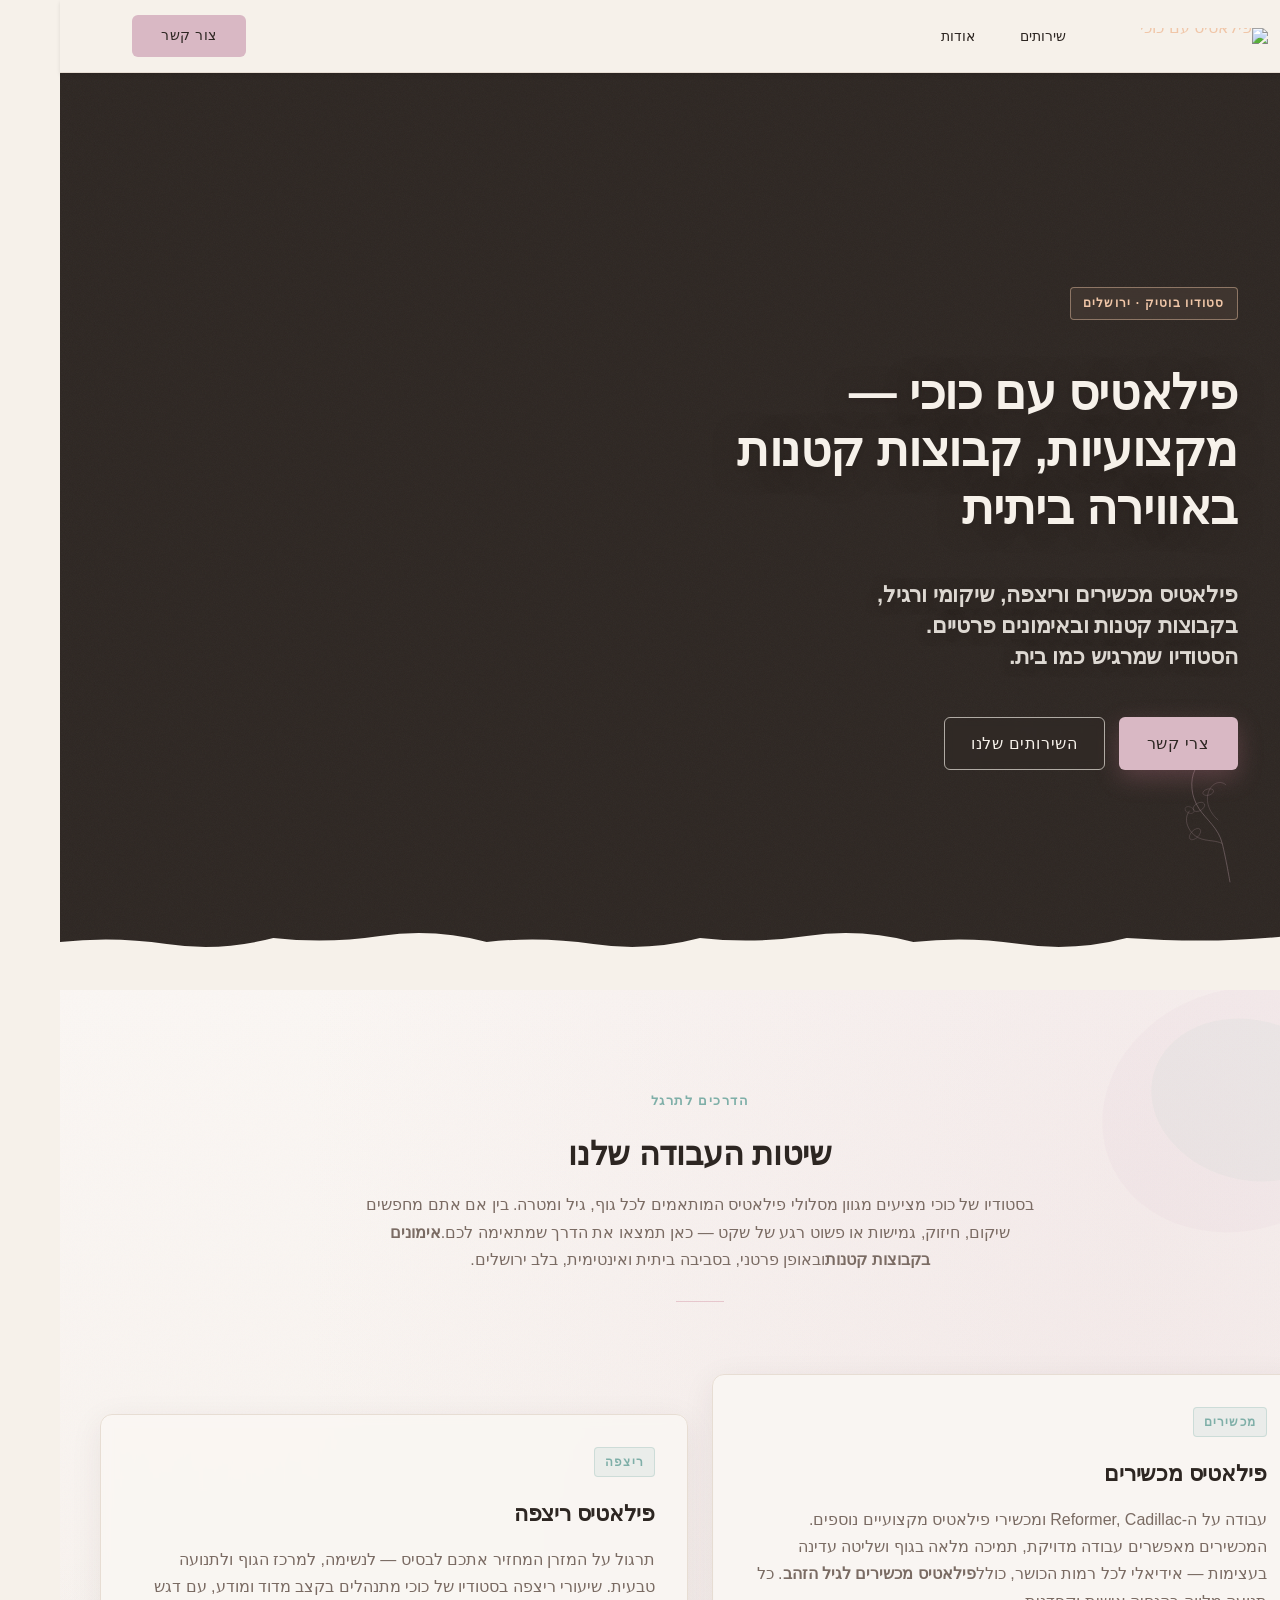
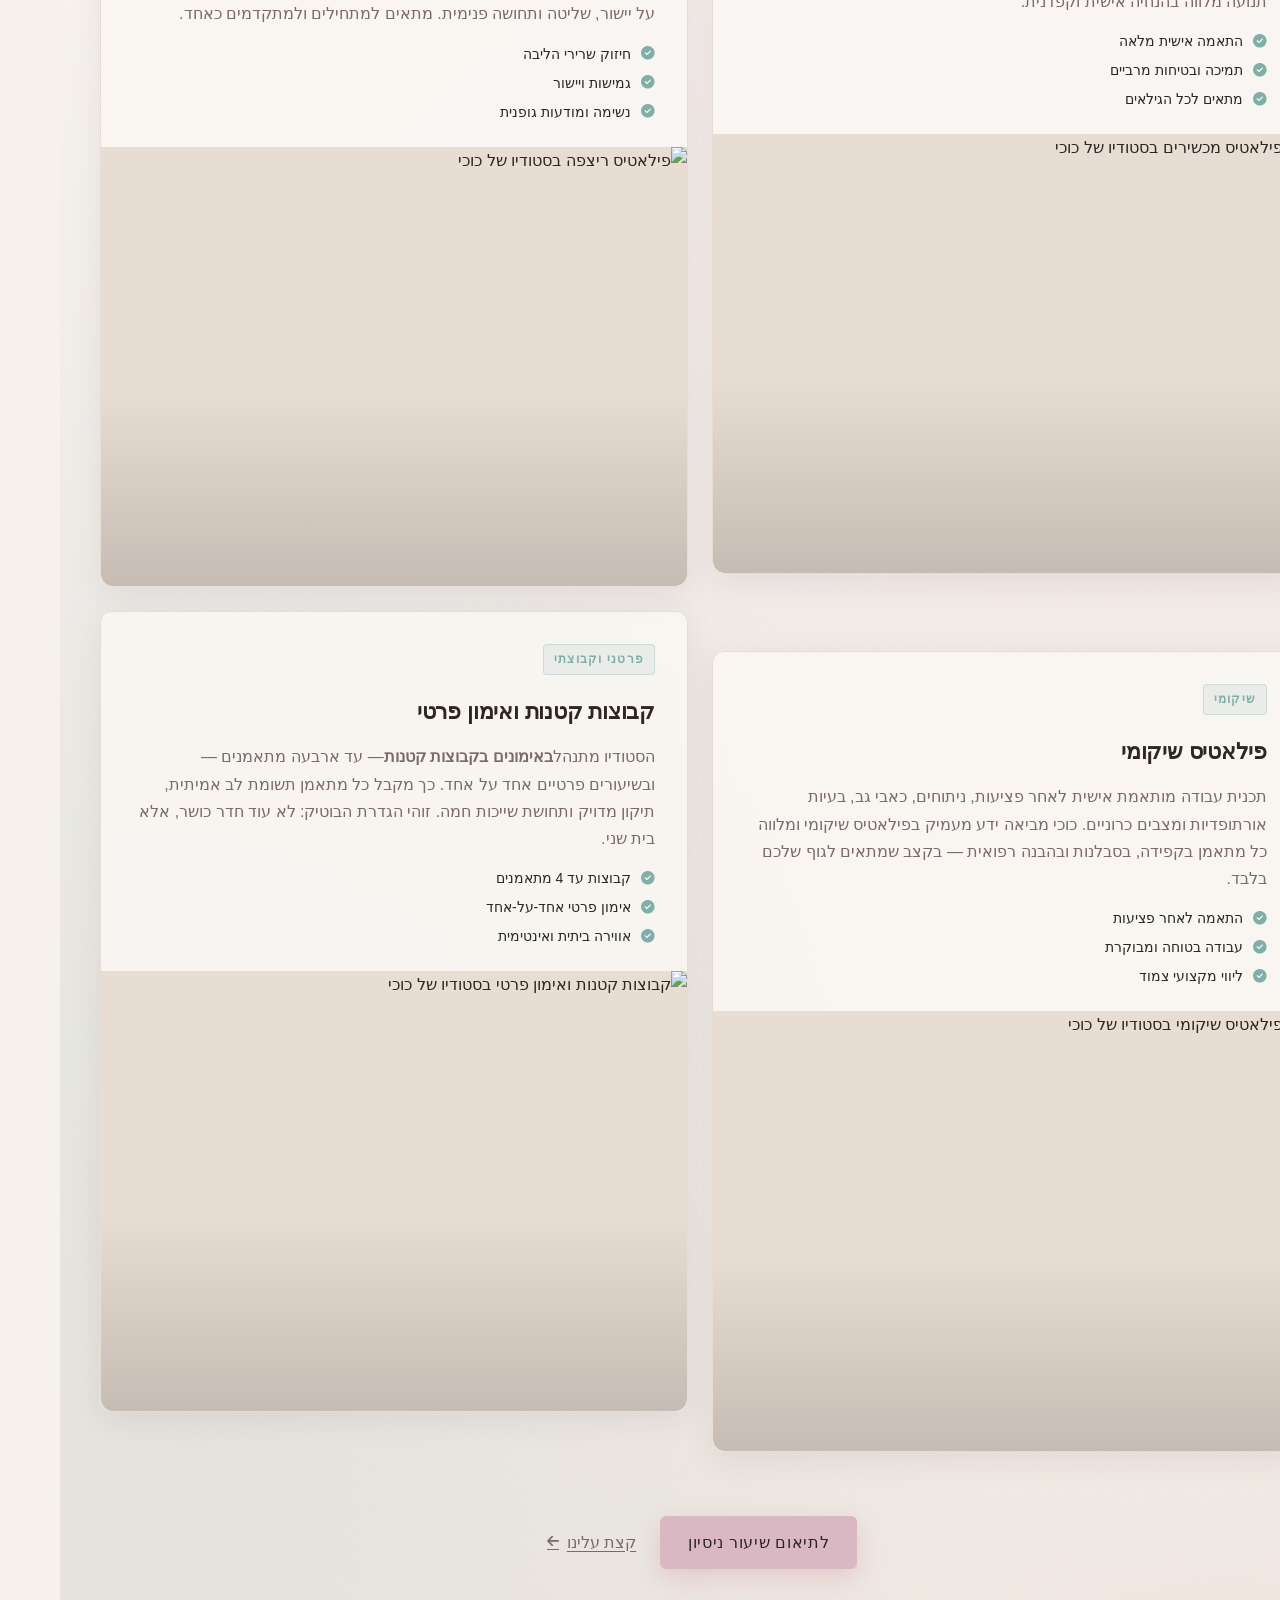
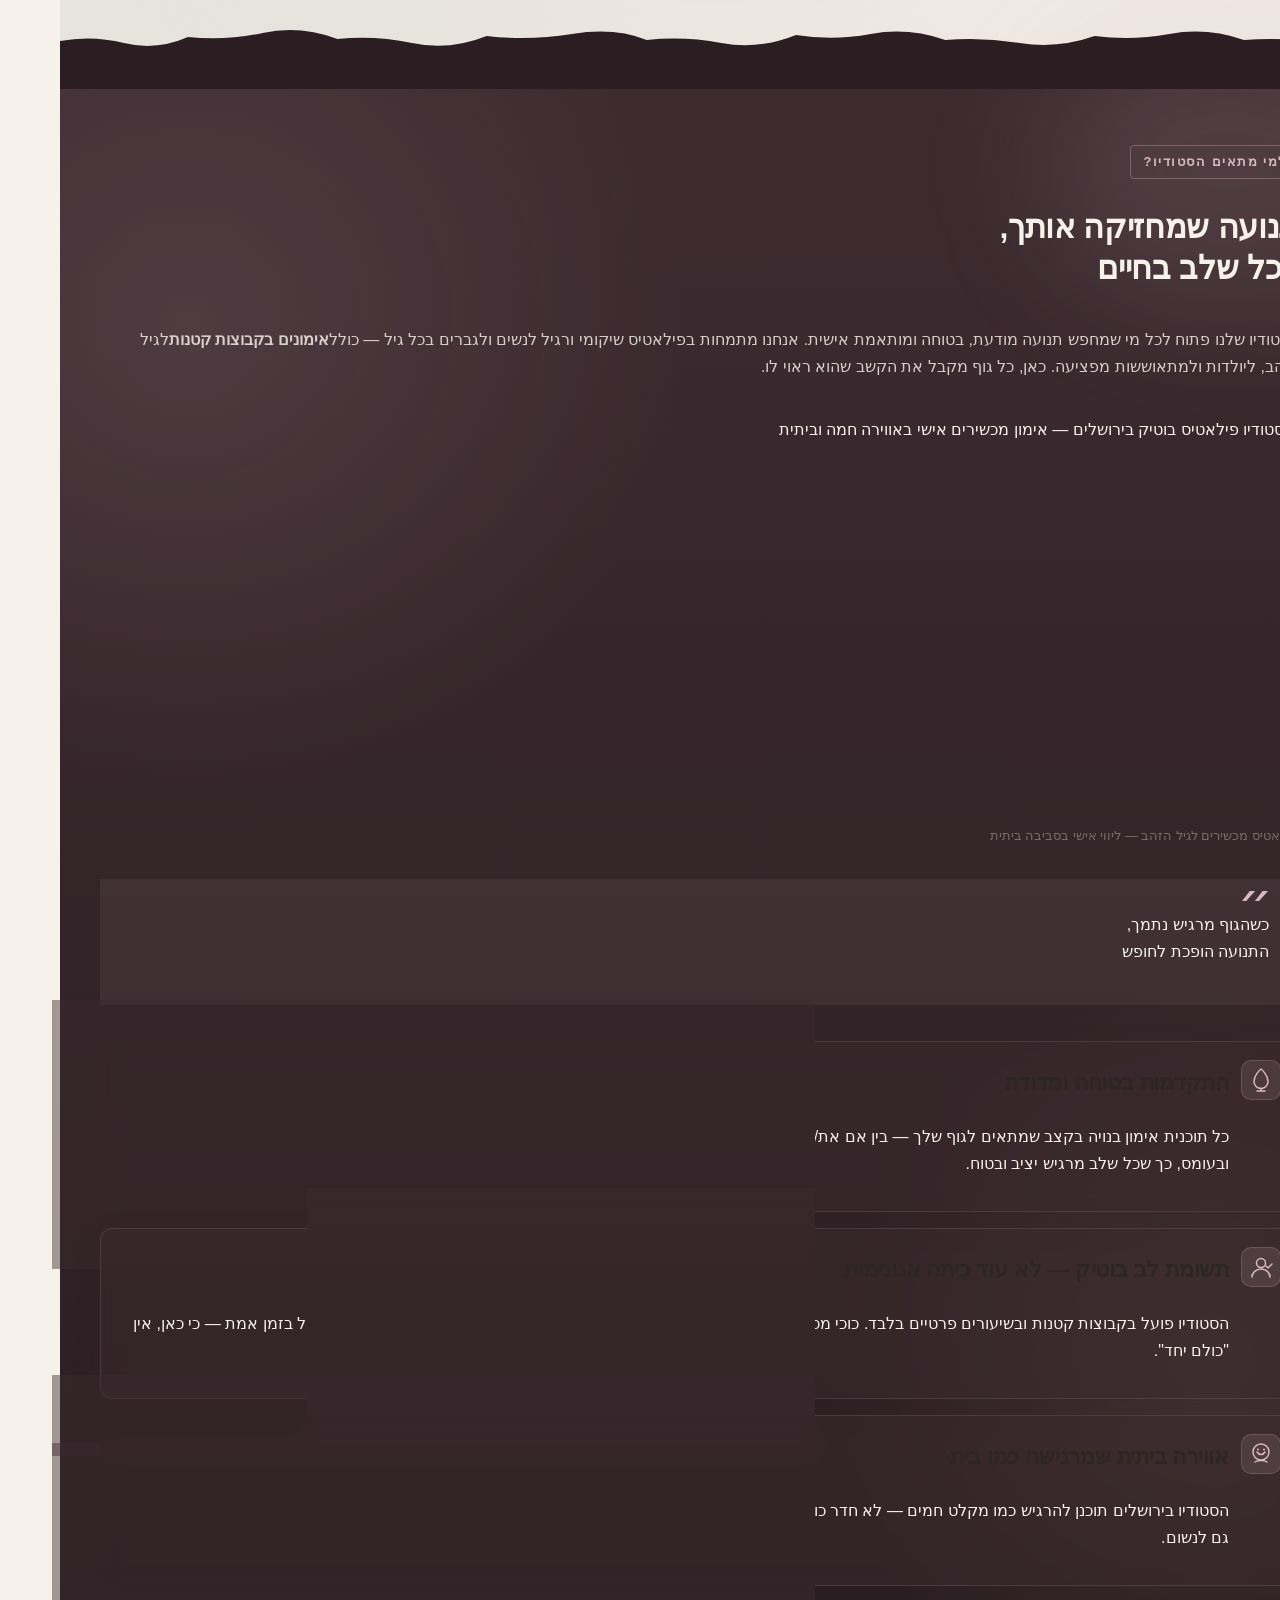
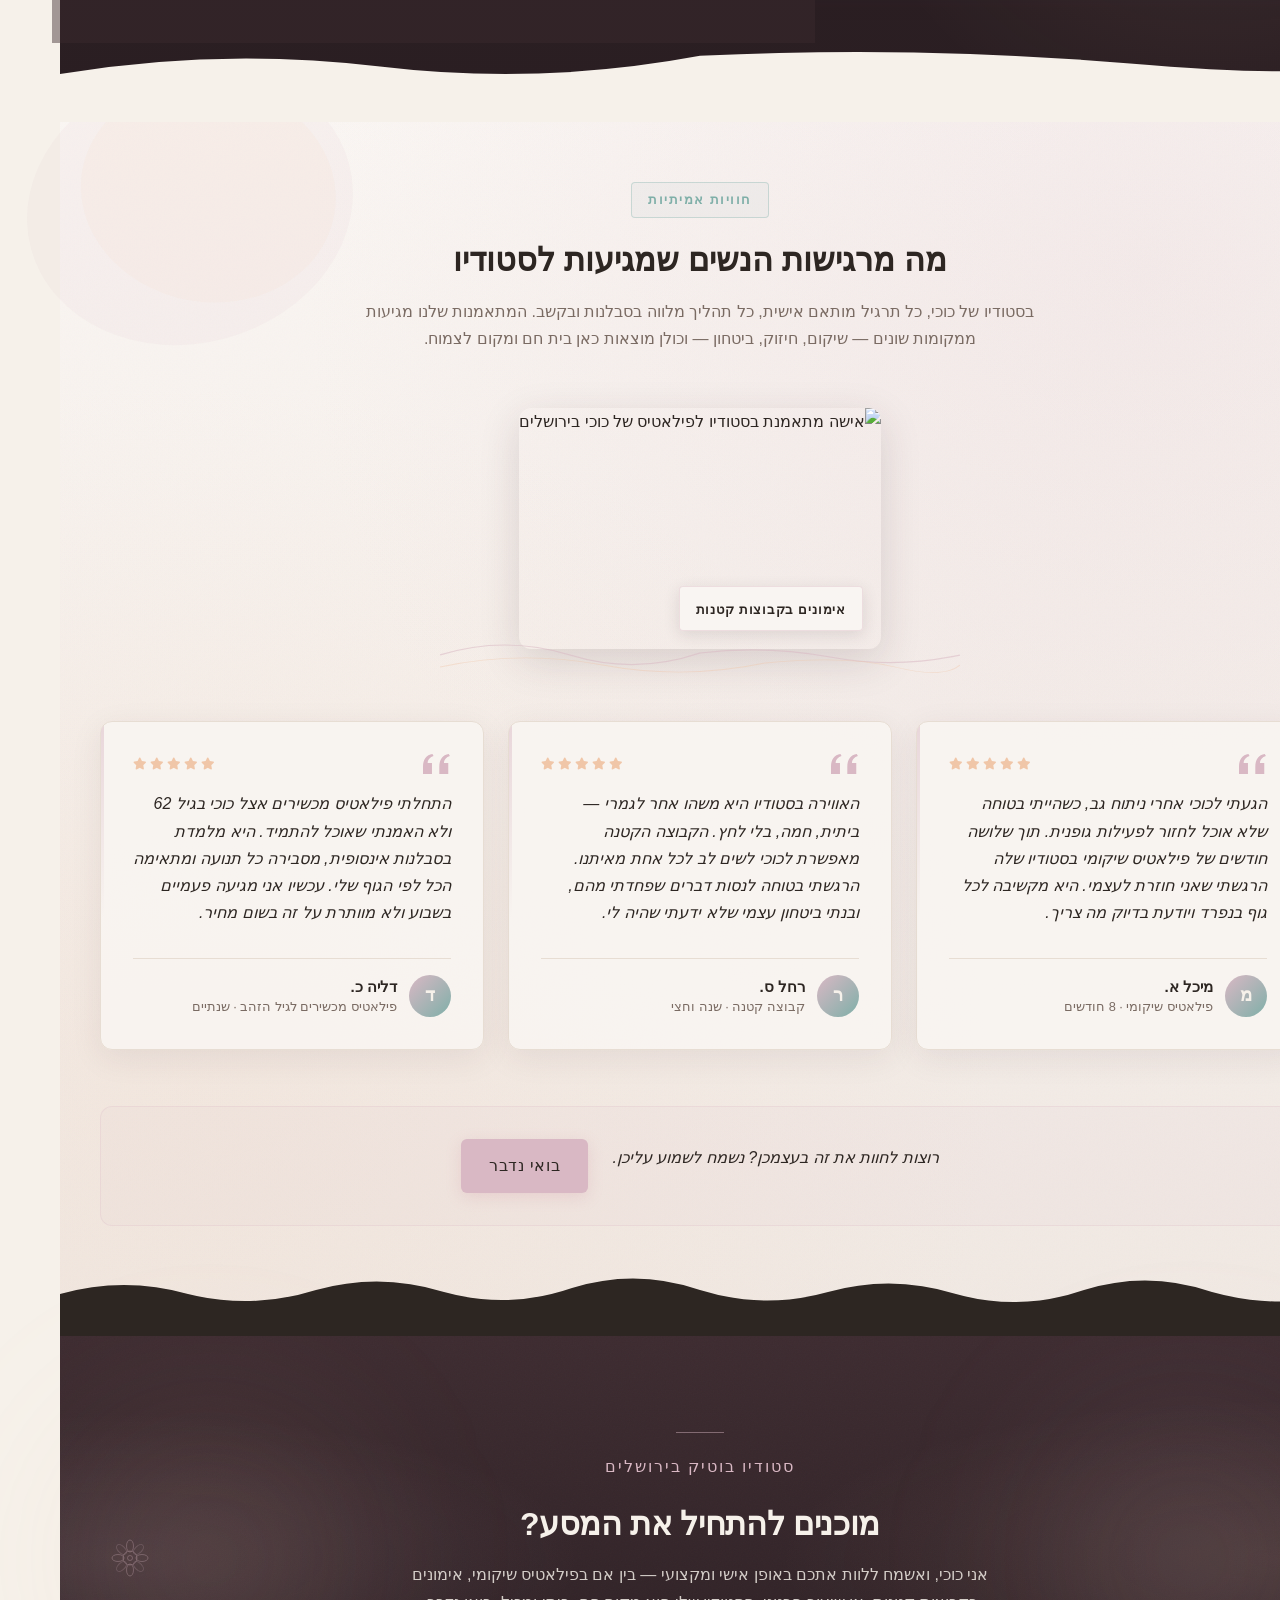
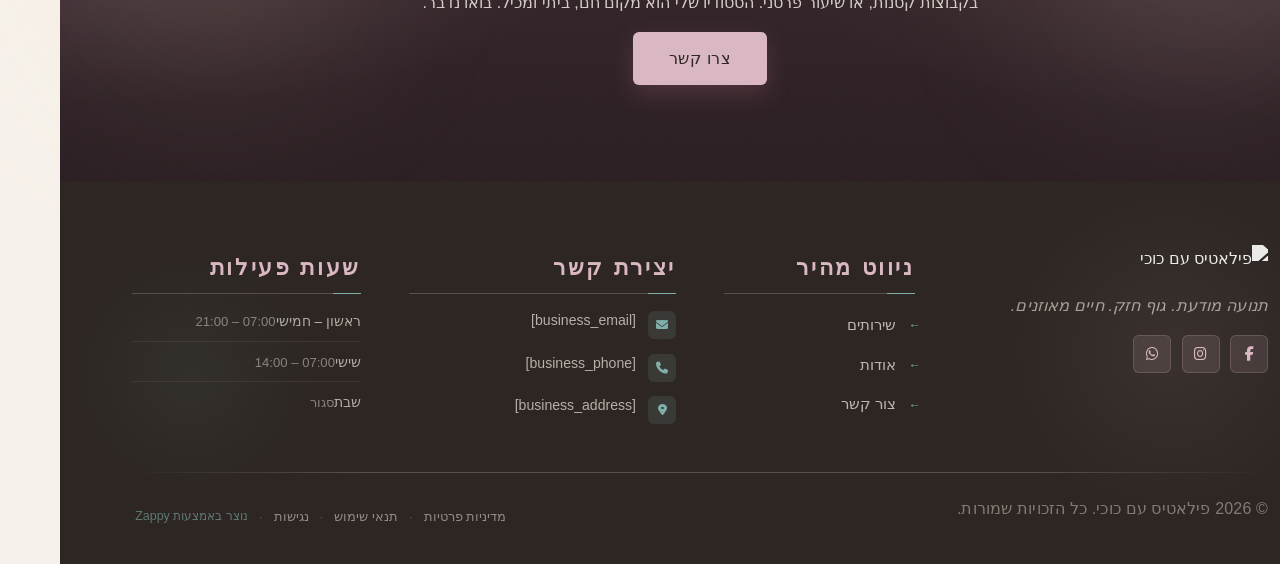
==== commit 1752024c: "Incremental sync: 1 page(s) — update_text" ====
--- a/public/index.html
+++ b/public/index.html
@@ -1 +1 @@
-<!doctype html><html dir="rtl" lang="he"><head><meta charset="UTF-8"><meta content="width=device-width,initial-scale=1" name="viewport"><meta content="index, follow" name="robots"><title>תרגישי את ההבדל מהאימון הראשון — פילאטיס עם כוכי</title><meta content="סטודיו פילאטיס בוטיק בירושלים עם אווירה חמה וביתית. אימונים בקבוצות קטנות ואישיות, פילאטיס מכשירים ומזרן, לכל גיל ורמה. הצטרפי אלינו והרגישי את השינוי!" name="description"><meta content="אימונים בקבוצות קטנות, פילאטיס ירושלים, סטודיו פילאטיס בוטיק, פילאטיס מכשירים, כושר ובריאות ירושלים" name="keywords"><link href="/assets/favicon.ico" rel="icon" type="image/x-icon"><link href="/assets/favicon-16x16.png" rel="icon" type="image/png" sizes="16x16"><link href="/assets/favicon-32x32.png" rel="icon" type="image/png" sizes="32x32"><link href="/assets/favicon-48x48.png" rel="icon" type="image/png" sizes="48x48"><link href="/assets/favicon-192x192.png" rel="icon" type="image/png" sizes="192x192"><link href="/assets/favicon-512x512.png" rel="icon" type="image/png" sizes="512x512"><link href="/assets/apple-touch-icon.png" rel="apple-touch-icon"><script>!function(){"use strict";var t="17ea8306-6d64-4c92-93c5-bcff734a2c59",e="https://api.zappy5.com/api/analytics/track",a=18e5,n=2592e6,o=!0,i=!0,r=!0;var s=function(){var e="zappy_visitor_"+t,a=null;try{if(a=localStorage.getItem(e)){var o=JSON.parse(a),i=Date.now();if(i-o.created<n)return o.lastSeen=i,localStorage.setItem(e,JSON.stringify(o)),o.id}}catch(t){console.warn("Zappy Analytics: LocalStorage not available")}var r="zv_"+Date.now()+"_"+Math.random().toString(36).substr(2,9);try{localStorage.setItem(e,JSON.stringify({id:r,created:Date.now(),lastSeen:Date.now()}))}catch(t){}return r}(),c=function(){var e="zappy_session_"+t,n=null;try{if(n=sessionStorage.getItem(e)){var o=JSON.parse(n),i=Date.now();if(i-o.timestamp<a)return o.timestamp=i,sessionStorage.setItem(e,JSON.stringify(o)),o.id}}catch(t){console.warn("Zappy Analytics: SessionStorage not available")}var r="zs_"+Date.now()+"_"+Math.random().toString(36).substr(2,9);try{sessionStorage.setItem(e,JSON.stringify({id:r,timestamp:Date.now()}))}catch(t){}return r}();function l(a,n){n=n||{};var o={website_id:t,event_type:a,page_path:window.location.pathname,referrer:document.referrer||"direct",visitor_id:s,session_id:c,metadata:n};if(navigator.sendBeacon){var i=new Blob([JSON.stringify(o)],{type:"application/json"});navigator.sendBeacon(e,i)}else fetch(e,{method:"POST",headers:{"Content-Type":"application/json"},body:JSON.stringify(o),keepalive:!0}).catch(function(t){console.warn("Zappy Analytics: Failed to track event",t)})}o&&l("pageview",{title:document.title,url:window.location.href}),i&&document.addEventListener("click",function(t){var e=t.target;if("BUTTON"===e.tagName||e.closest("button")){var a="BUTTON"===e.tagName?e:e.closest("button");l("click",{element:"button",text:a.textContent.trim().substring(0,100),id:a.id||null,class:a.className||null})}else if("A"===e.tagName||e.closest("a")){var n="A"===e.tagName?e:e.closest("a");l("navigation",{element:"link",text:n.textContent.trim().substring(0,100),href:n.href,external:n.hostname!==window.location.hostname})}},!0),r&&document.addEventListener("submit",function(t){var e=t.target;l("form_submit",{form_id:e.id||null,form_name:e.name||null,form_action:e.action||null,form_method:e.method||"GET"})},!0);var d=Date.now();window.addEventListener("beforeunload",function(){l("page_unload",{time_on_page:Math.floor((Date.now()-d)/1e3),page_path:window.location.pathname})}),window.zappyAnalytics={track:l,getVisitorId:function(){return s},getSessionId:function(){return c}}}()</script><meta content="תרגישי את ההבדל מהאימון הראשון — פילאטיס עם כוכי" property="og:title"><meta content="סטודיו פילאטיס בוטיק בירושלים עם אווירה חמה וביתית. אימונים בקבוצות קטנות ואישיות, פילאטיס מכשירים ומזרן, לכל גיל ורמה. הצטרפי אלינו והרגישי את השינוי!" property="og:description"><meta content="summary_large_image" name="twitter:card"><meta content="תרגישי את ההבדל מהאימון הראשון — פילאטיס עם כוכי" name="twitter:title"><meta content="סטודיו פילאטיס בוטיק בירושלים עם אווירה חמה וביתית. אימונים בקבוצות קטנות ואישיות, פילאטיס מכשירים ומזרן, לכל גיל ורמה. הצטרפי אלינו והרגישי את השינוי!" name="twitter:description"><meta content="website" property="og:type"><meta content="he_IL" property="og:locale"><link href="https://cdnjs.cloudflare.com/ajax/libs/font-awesome/6.4.0/css/all.min.css" rel="stylesheet"><link href="/assets/favicon.ico" rel="icon" type="image/x-icon"><link href="/assets/favicon-16x16.png" rel="icon" type="image/png" sizes="16x16"><link href="/assets/favicon-32x32.png" rel="icon" type="image/png" sizes="32x32"><link href="/assets/favicon-48x48.png" rel="icon" type="image/png" sizes="48x48"><link href="/assets/favicon-192x192.png" rel="icon" type="image/png" sizes="192x192"><link href="/assets/favicon-512x512.png" rel="icon" type="image/png" sizes="512x512"><link href="/assets/apple-touch-icon.png" rel="apple-touch-icon"><link href="https://cdn.jsdelivr.net/npm/vanilla-cookieconsent@3/dist/cookieconsent.css" rel="stylesheet"><script src="https://cdn.jsdelivr.net/npm/vanilla-cookieconsent@3/dist/cookieconsent.umd.js"></script><script src="https://cdn.jsdelivr.net/gh/mickidum/acc_toolbar/acctoolbar/acctoolbar.min.js"></script><link href="/styles.css" rel="stylesheet"><style id="zappy-dropdown-submenu-styles">#navMenu li:has(.sub-menu),.nav-menu li:has(.sub-menu),.navbar li:has(.sub-menu),nav li:has(.sub-menu){position:relative}#navMenu .sub-menu,.nav-menu .sub-menu,.navbar .sub-menu,nav .sub-menu{display:block!important;position:absolute!important;top:100%;left:0;min-width:220px;background:#fff;border-radius:8px;box-shadow:0 8px 25px rgba(0,0,0,.15);padding:8px 0;opacity:0;visibility:hidden;transform:translateY(10px);transition:all .3s ease;z-index:1000;list-style:none;pointer-events:none}#navMenu li:hover>.sub-menu,.nav-menu li:hover>.sub-menu,.navbar li:hover>.sub-menu,nav li:hover>.sub-menu{opacity:1!important;visibility:visible!important;transform:translateY(0)!important;pointer-events:auto!important}.sub-menu li{list-style:none;margin:0;padding:0}.sub-menu a{display:block!important;padding:10px 16px!important;color:var(--text-dark,#333)!important;font-weight:500;text-decoration:none;white-space:nowrap;transition:background-color .2s}.sub-menu .zappy-nav-child>a{padding-left:28px!important;font-size:.9em!important;opacity:.85!important}[dir=rtl] .sub-menu .zappy-nav-child>a,html[lang=ar] .sub-menu .zappy-nav-child>a,html[lang=he] .sub-menu .zappy-nav-child>a{padding-left:10px!important;padding-right:28px!important}.sub-menu .zappy-nav-parent>a{font-weight:600!important}.sub-menu a:hover{background-color:#f5f5f5}[dir=rtl] .nav-menu .sub-menu,[dir=rtl] .navbar .sub-menu,[dir=rtl] nav .sub-menu,html[lang=ar] .nav-menu .sub-menu,html[lang=ar] .navbar .sub-menu,html[lang=ar] nav .sub-menu,html[lang=he] .nav-menu .sub-menu,html[lang=he] .navbar .sub-menu,html[lang=he] nav .sub-menu{left:auto!important;right:0!important}.sub-menu:empty,.sub-menu:not(:has(li)):not(:has(> a)),.sub-menu:not(:has(li:not(.zappy-hidden-menu-item))):not(:has(> a)){display:none!important;opacity:0!important;visibility:hidden!important;pointer-events:none!important}li:has(.menu-group-title):hover>.sub-menu{opacity:1!important;visibility:visible!important;transform:translateY(0)!important;pointer-events:auto!important}#navMenu>li>.menu-group-title,.nav-menu>li>.menu-group-title{display:inline-block;padding:.5rem 1rem;cursor:default;user-select:none}@media (max-width:768px){#navMenu .sub-menu,.nav-menu .sub-menu,.navbar .sub-menu,nav .sub-menu{position:static!important;transform:none!important;box-shadow:none!important;background:0 0!important;max-height:0;overflow:hidden;opacity:0;visibility:hidden;transition:max-height .3s ease,opacity .3s ease;padding:0!important;border-radius:0!important}#navMenu .sub-menu.mobile-expanded,.nav-menu .sub-menu.mobile-expanded,.navbar .sub-menu.mobile-expanded{max-height:none!important;overflow-y:visible!important;opacity:1!important;visibility:visible!important;padding:8px 0 8px 16px!important}[dir=rtl] .sub-menu.mobile-expanded,html[lang=he] .sub-menu.mobile-expanded{padding:8px 16px 8px 0!important}#navMenu li:hover>.sub-menu,.nav-menu li:hover>.sub-menu,.navbar li:hover>.sub-menu,nav li:hover>.sub-menu{opacity:0;visibility:hidden;pointer-events:none}#navMenu li>.sub-menu.mobile-expanded,.nav-menu li>.sub-menu.mobile-expanded,.navbar li>.sub-menu.mobile-expanded,nav li>.sub-menu.mobile-expanded{opacity:1!important;visibility:visible!important;pointer-events:auto!important}#navMenu li:has(.sub-menu),.nav-menu li:has(.sub-menu),.navbar li:has(.sub-menu),nav li:has(.sub-menu){display:flex!important;flex-wrap:wrap!important;align-items:center!important;position:relative!important;min-height:44px!important}#navMenu li:has(.sub-menu)>a,.nav-menu li:has(.sub-menu)>a,.navbar li:has(.sub-menu)>a,nav li:has(.sub-menu)>a{flex:1!important;min-width:0!important}#navMenu li:has(.sub-menu)>.menu-group-title,.nav-menu li:has(.sub-menu)>.menu-group-title,.navbar li:has(.sub-menu)>.menu-group-title,nav li:has(.sub-menu)>.menu-group-title{flex:1!important;min-width:0!important;padding:0!important;line-height:inherit!important}#navMenu li:has(.sub-menu)>.sub-menu,.nav-menu li:has(.sub-menu)>.sub-menu,.navbar li:has(.sub-menu)>.sub-menu,nav li:has(.sub-menu)>.sub-menu{flex-basis:100%!important;width:100%!important}#navMenu li:has(.sub-menu)>a [class*=arrow],#navMenu li:has(.sub-menu)>a [class*=chevron],.nav-menu li:has(.sub-menu)>a .fa-angle-down,.nav-menu li:has(.sub-menu)>a .fa-chevron-down,.nav-menu li:has(.sub-menu)>a [class*=arrow],.nav-menu li:has(.sub-menu)>a [class*=chevron],nav li:has(.sub-menu)>a [class*=arrow],nav li:has(.sub-menu)>a [class*=chevron]{display:none!important;visibility:hidden!important}.mobile-submenu-toggle{display:flex!important;align-items:center!important;justify-content:center!important;width:44px!important;height:auto!important;background:0 0!important;border:none!important;cursor:pointer!important;color:var(--text-dark)!important;position:static!important;flex-shrink:0!important;align-self:stretch!important;z-index:2!important;padding:0!important;margin:0!important}.mobile-submenu-toggle::after{content:''!important;width:0!important;height:0!important;border-left:6px solid transparent!important;border-right:6px solid transparent!important;border-top:7px solid currentColor!important;transition:transform .3s ease!important}.mobile-submenu-toggle.expanded::after{transform:rotate(180deg)!important}.sub-menu a{padding:10px 0!important;display:block!important;color:var(--text-dark)!important;white-space:normal!important}.sub-menu .zappy-nav-child>a{padding-left:28px!important;font-size:.9em!important;opacity:.85!important}[dir=rtl] .sub-menu .zappy-nav-child>a,html[lang=ar] .sub-menu .zappy-nav-child>a,html[lang=he] .sub-menu .zappy-nav-child>a{padding-left:0!important;padding-right:28px!important}.sub-menu .zappy-nav-parent>a{font-weight:600!important}#navMenu.active,.nav-menu.active{max-width:100vw!important;overflow-x:hidden!important;box-sizing:border-box!important}.navbar .sub-menu li a,.zappy-products-dropdown .sub-menu a,nav.navbar .sub-menu li a{color:var(--text-dark)!important}}@media (min-width:769px){.mobile-submenu-toggle{display:none!important}}</style><style id="mobile-lang-menu-deployed-css">@media (max-width:768px){.lang-switcher,.nav-container .lang-switcher,.nav-cta-container .lang-switcher,.nav-ecommerce-icons .lang-switcher,.nav-icons-left .lang-switcher,.navbar .lang-switcher,.navbar .nav-cta-container .lang-switcher{display:none!important}.mobile-lang-menu{width:100%;border-top:1px solid rgba(128,128,128,.2);padding:8px 0 0 0;margin-top:8px}.mobile-lang-toggle{display:flex!important;align-items:center;justify-content:space-between;width:100%;padding:12px 16px;background:0 0;border:none;cursor:pointer;font-size:15px;color:inherit;font-family:inherit}.mobile-lang-toggle::after{content:'';display:inline-block;width:8px;height:8px;border-right:2px solid currentColor;border-bottom:2px solid currentColor;transform:rotate(45deg);transition:transform .3s ease;margin-left:8px}.mobile-lang-toggle.expanded::after{transform:rotate(-135deg)}.mobile-lang-options{max-height:0;overflow:hidden;transition:max-height .3s ease}.mobile-lang-options.expanded{max-height:300px}.mobile-lang-option{display:flex!important;align-items:center;gap:10px;padding:10px 24px;text-decoration:none;color:inherit;font-size:14px;font-family:inherit}.mobile-lang-option:hover{background:rgba(128,128,128,.1)}.mobile-lang-option.active{font-weight:600;opacity:.7;pointer-events:none}.mobile-lang-option img{width:20px;height:20px;border-radius:50%}}@media (min-width:769px){.mobile-lang-menu{display:none!important}}</style><style id="zappy-widget-visibility">#mic-access-tool-box,#mic-access-tool-general-button,#mic-init-access-tool #mic-access-tool-box,#mic-init-access-tool #mic-access-tool-general-button,#mic-init-access-tool .mic-access-tool-general-button,._access-icon,._access-menu,.mic-access-tool-box,.mic-access-tool-general-button,div[id*=mic-access-tool-box]{display:none!important;visibility:hidden!important;opacity:0!important;pointer-events:none!important}</style></head><body><nav class="navbar" dir="rtl"><button aria-label="Menu" class="mobile-toggle" id="mobileToggle"><svg viewBox="0 0 24 24" fill="none" height="24" width="24" class="hamburger-icon"><path d="M3 12h18M3 6h18M3 18h18" stroke="currentColor" stroke-width="2" stroke-linecap="round"></path></svg><svg viewBox="0 0 24 24" fill="none" height="24" width="24" class="close-icon" style="display:none"><path d="M18 6L6 18M6 6l12 12" stroke="currentColor" stroke-width="2" stroke-linecap="round"></path></svg></button><button aria-label="Call" class="phone-header-btn" data-phone="[business_phone]"><svg viewBox="0 0 24 24" fill="currentColor" height="20" width="20"><path d="M22 16.92v3a2 2 0 0 1-2.18 2 19.79 19.79 0 0 1-8.63-3.07 19.5 19.5 0 0 1-6-6 19.79 19.79 0 0 1-3.07-8.67A2 2 0 0 1 4.11 2h3a2 2 0 0 1 2 1.72 12.84 12.84 0 0 0 .7 2.81 2 2 0 0 1-.45 2.11L8.09 9.91a16 16 0 0 0 6 6l1.27-1.27a2 2 0 0 1 2.11-.45 12.84 12.84 0 0 0 2.81.7A2 2 0 0 1 22 16.92z"></path></svg></button><div class="nav-container"><div class="nav-right-group"><div class="nav-brand"><a href="/" class="logo-link"><img alt="פילאטיס עם כוכי" src="/assets/logo.webp" class="logo"></a></div><ul class="nav-menu" id="navMenu"><li><a href="/services">שירותים</a></li><li><a href="/about">אודות</a></li></ul></div><div class="nav-cta-container"><a href="/contact" class="nav-cta-btn">צור קשר</a></div></div></nav><script>window.addEventListener("load",function(){const e=document.querySelector(".navbar, nav, header");if(!e)return void console.log("[Navbar] Navbar element not found");let t=document.getElementById("mobileToggle")||document.querySelector(".mobile-toggle")||document.querySelector(".hamburger")||document.querySelector(".hamburger-menu")||document.querySelector(".menu-toggle")||document.querySelector(".burger-menu")||document.querySelector('[aria-label="Menu"]')||document.querySelector('[aria-label="תפריט"]');const o=document.querySelector(".phone-header-btn"),n=window.getComputedStyle(e);let r=n.backgroundColor;if(console.log("[Navbar] Initial navbar background:",r),"transparent"===r||"rgba(0, 0, 0, 0)"===r||r.startsWith("rgba")&&r.includes(", 0)")){const e=n.backgroundImage;if(e&&"none"!==e)console.log("[Navbar] Navbar has background image/gradient, using dark text"),r="rgb(240, 240, 240)";else{const e=window.getComputedStyle(document.body).backgroundColor;console.log("[Navbar] Navbar transparent, using body background:",e),r=e}}const i=r.match(/\d+/g);if(i&&i.length>=3){const e=(.299*parseInt(i[0])+.587*parseInt(i[1])+.114*parseInt(i[2]))/255;console.log("[Navbar] Mobile button colors preserved from Claude CSS (luminance:",e.toFixed(2)+")");const n=document.createElement("style");n.id="zappy-mobile-nav-fix";document.documentElement.lang;document.documentElement.dir,n.textContent='\n        /* Hide mobile buttons on desktop, show only on mobile */\n        @media (min-width: 769px) {\n          .mobile-toggle,\n          .phone-header-btn {\n            display: none !important;\n          }\n        }\n        \n        /* Show and position mobile buttons correctly on mobile */\n        @media (max-width: 768px) {\n          .mobile-toggle,\n          .phone-header-btn {\n            position: absolute !important;\n            top: 50% !important;\n            transform: translateY(-50%) !important;\n            z-index: 1001 !important;\n            display: flex !important;\n            align-items: center !important;\n            justify-content: center !important;\n            width: 36px !important;\n            height: 36px !important;\n            border-radius: 50% !important;\n            border: none !important;\n            cursor: pointer !important;\n            padding: 6px !important;\n            background: none !important;\n            color: var(--nav-text, var(--text-dark)) !important;\n          }\n          \n          /* LTR positioning (default): hamburger LEFT, phone RIGHT */\n          html:not([dir="rtl"]):not([lang="he"]):not([lang="ar"]) .mobile-toggle,\n          html[dir="ltr"] .mobile-toggle {\n            left: 12px !important;\n            right: auto !important;\n          }\n          html:not([dir="rtl"]):not([lang="he"]):not([lang="ar"]) .phone-header-btn,\n          html[dir="ltr"] .phone-header-btn {\n            right: 12px !important;\n            left: auto !important;\n          }\n          \n          /* RTL positioning: hamburger RIGHT, phone LEFT */\n          html[dir="rtl"] .mobile-toggle,\n          html[lang="he"] .mobile-toggle,\n          html[lang="ar"] .mobile-toggle {\n            right: 12px !important;\n            left: auto !important;\n          }\n          html[dir="rtl"] .phone-header-btn,\n          html[lang="he"] .phone-header-btn,\n          html[lang="ar"] .phone-header-btn {\n            left: 12px !important;\n            right: auto !important;\n          }\n          \n          /* CRITICAL: Ensure nav-container has min-height on mobile */\n          /* All children are positioned absolutely/fixed on mobile, so height:auto collapses to 0 */\n          .nav-container {\n            min-height: 70px !important;\n            position: relative !important;\n          }\n          \n          /* Ensure SVG icons are properly sized and inherit color */\n          .mobile-toggle svg,\n          .phone-header-btn svg {\n            width: 24px !important;\n            height: 24px !important;\n            /* Don\'t force display - let JavaScript control hamburger/close toggle */\n          }\n          \n          /* Reset nav-cta-container on mobile - remove desktop box-shadow/padding */\n          /* that creates a visible ghost box when CTA button is hidden */\n          .nav-cta-container {\n            box-shadow: none !important;\n            padding: 0 !important;\n          }\n          \n          /* Hide nav-cta-container entirely on mobile when there\'s no lang-switcher */\n          /* (only the CTA button is inside, and it\'s hidden on mobile) */\n          .nav-cta-container:not(:has(.lang-switcher)) {\n            display: none !important;\n          }\n          \n          /* CRITICAL: Prevent hero image fade gradient from bleeding over headline text */\n          /* The .image-fade-gradient has bottom: -30px (extends below parent) */\n          /* On mobile stacked layout, this overlaps the h1 text below the image */\n          .hero-image-column {\n            overflow: hidden !important;\n          }\n          .image-fade-gradient {\n            bottom: 0 !important;\n          }\n          \n          /* Hide desktop language switcher on mobile - hamburger menu handles it */\n          /* High specificity to override stored CSS */\n          .lang-switcher,\n          .nav-cta-container .lang-switcher,\n          .nav-container .lang-switcher,\n          .navbar .lang-switcher,\n          .navbar .nav-cta-container .lang-switcher {\n            display: none !important;\n          }\n        }\n      ';const r=document.getElementById("zappy-mobile-nav-fix");r&&r.remove(),document.head.appendChild(n),console.log("[Navbar] Critical CSS injected for mobile nav positioning");const l=window.innerWidth<=768;if(t){const e=t.querySelector(".hamburger-icon"),o=t.querySelector(".close-icon");e&&(e.style.setProperty("width","24px","important"),e.style.setProperty("height","24px","important"),e.style.setProperty("display","block","important")),o&&(o.style.setProperty("width","24px","important"),o.style.setProperty("height","24px","important"),o.style.setProperty("display","none","important")),l?(t.style.setProperty("position","absolute","important"),t.style.setProperty("top","50%","important"),t.style.setProperty("transform","translateY(-50%)","important"),t.style.setProperty("z-index","1001","important"),t.style.removeProperty("left"),t.style.removeProperty("right"),console.log("[Navbar] Mobile toggle positioning applied (mobile viewport)")):(t.style.removeProperty("position"),t.style.removeProperty("top"),t.style.removeProperty("transform"),t.style.removeProperty("z-index"),t.style.removeProperty("left"),t.style.removeProperty("right"),console.log("[Navbar] Desktop viewport - cleared mobile toggle inline positioning"))}if(o){const e=o.querySelector("svg");e&&(e.style.width="24px",e.style.height="24px",e.setAttribute("width","24"),e.setAttribute("height","24")),l?(o.style.setProperty("position","absolute","important"),o.style.setProperty("top","50%","important"),o.style.setProperty("transform","translateY(-50%)","important"),o.style.setProperty("z-index","1001","important"),o.style.removeProperty("left"),o.style.removeProperty("right"),console.log("[Navbar] Phone button positioning applied (mobile viewport)")):(o.style.removeProperty("position"),o.style.removeProperty("top"),o.style.removeProperty("transform"),o.style.removeProperty("z-index"),o.style.removeProperty("left"),o.style.removeProperty("right"),console.log("[Navbar] Desktop viewport - cleared phone button inline positioning"))}}else console.log("[Navbar] Could not parse background color:",r);t=document.getElementById("mobileToggle")||document.querySelector(".mobile-toggle")||document.querySelector(".hamburger")||document.querySelector(".hamburger-menu")||document.querySelector(".menu-toggle")||document.querySelector(".burger-menu")||document.querySelector('[aria-label="Menu"]')||document.querySelector('[aria-label="תפריט"]');const l=document.getElementById("navMenu")||document.querySelector(".nav-menu")||document.querySelector(".nav-links")||document.querySelector("nav ul:not(.submenu)");if(!t||!l)return void console.log("[Navbar] Mobile toggle or menu not found:",{toggle:!!t,menu:!!l});l.id||(l.id="navMenu"),console.log("[Navbar] Initializing mobile menu...");const a=t.cloneNode(!0);t.parentNode.replaceChild(a,t),a.addEventListener("click",function(e){e.preventDefault(),e.stopPropagation();const t=this.querySelector(".hamburger-icon"),o=this.querySelector(".close-icon");l.classList.contains("active")?(l.classList.remove("active"),t&&t.style.setProperty("display","block","important"),o&&o.style.setProperty("display","none","important"),document.body.style.overflow="",console.log("[Navbar] Menu closed")):(l.classList.add("active"),t&&t.style.setProperty("display","none","important"),o&&o.style.setProperty("display","block","important"),document.body.style.overflow="hidden",console.log("[Navbar] Menu opened"))}),l.querySelectorAll("a").forEach(function(e){e.addEventListener("click",function(){if("#"===this.getAttribute("href"))return;const e=a.querySelector(".hamburger-icon"),t=a.querySelector(".close-icon");l.classList.remove("active"),e&&e.style.setProperty("display","block","important"),t&&t.style.setProperty("display","none","important"),document.body.style.overflow="",console.log("[Navbar] Menu closed (link clicked)")})});var s=l.querySelectorAll(".dropdown-toggle");s.forEach(function(e){e.addEventListener("click",function(e){e.preventDefault(),e.stopPropagation();var t=this.closest(".nav-dropdown");t&&(t.parentNode.querySelectorAll(".nav-dropdown.open").forEach(function(e){e!==t&&e.classList.remove("open")}),t.classList.toggle("open"),console.log("[Navbar] Dropdown toggled:",t.classList.contains("open")?"open":"closed"))})}),document.addEventListener("click",function(e){e.target.closest(".nav-dropdown")||document.querySelectorAll(".nav-dropdown.open").forEach(function(e){e.classList.remove("open")})}),console.log("[Navbar] Dropdown handlers initialized for "+s.length+" dropdowns"),o&&o.addEventListener("click",function(){const e=document.querySelectorAll('a[href^="tel:"]'),t=e.length>0?e[0].getAttribute("href").replace("tel:",""):"[business_phone]";window.location.href="tel:"+t,console.log("[Navbar] Phone button clicked")}),console.log("[Navbar] Mobile menu initialized successfully");const p=function(){const e=document.querySelector(".whatsapp-float");e&&(window.innerWidth>=769?(e.style.setProperty("display","none","important"),e.style.setProperty("visibility","hidden","important"),e.style.setProperty("opacity","0","important"),e.style.setProperty("pointer-events","none","important"),console.log("[WhatsApp] Button hidden on desktop")):(e.style.removeProperty("display"),e.style.removeProperty("visibility"),e.style.removeProperty("opacity"),e.style.removeProperty("pointer-events"),console.log("[WhatsApp] Button visible on mobile")))};let c;p(),window.addEventListener("resize",function(){clearTimeout(c),c=setTimeout(p,100)})})</script><main><section class="index-hero-section" data-layout-spec="בית-hero" dir="rtl" data-hero-type="fullscreen-scrim"><div class="index-hero-bg"><img alt="מדריכת פילאטיס מלווה לקוחה בסטודיו בוטיק אינטימי בירושלים" src="/assets/site-index-hero-image-1.webp" data-context="A serene, cinematic boutique Pilates studio interior in Jerusalem. A warm, intimate space with natural light filtering through sheer curtains. A female instructor gently guides a client on a Pilates reformer machine. The atmosphere is home-like and personal — wooden floors, soft textured walls, linen tones, dusty mauve and muted teal accents. Editorial photography style, warm skin tones, soft grain, premium wellness magazine aesthetic. The subject is positioned toward the left side of the frame leaving open negative space on the right for text overlay." data-placeholder="index-hero-image-1" height="900" width="1440" data-hero-bg="true"></div><div class="index-hero-scrim" aria-hidden="true"></div><div class="index-hero-grain" aria-hidden="true"></div><svg viewBox="0 0 180 220" xmlns="http://www.w3.org/2000/svg" aria-hidden="true" data-no-icon-edit="true" fill="none" class="index-hero-botanical"><path d="M90 210 C90 210 85 180 80 160 C75 140 60 130 50 115 C40 100 38 80 45 65 C52 50 65 48 75 55" stroke="#D9B8C4" stroke-width="1.2" fill="none" opacity="0.55"></path><path d="M80 160 C70 155 55 158 45 150 C35 142 30 128 38 118" stroke="#D9B8C4" stroke-width="1" fill="none" opacity="0.45"></path><path d="M75 130 C65 122 58 108 62 95 C66 82 78 78 85 85" stroke="#D9B8C4" stroke-width="1" fill="none" opacity="0.4"></path><ellipse cx="50" cy="113" fill="none" opacity="0.4" rx="8" ry="5" stroke="#D9B8C4" stroke-width="0.9" transform="rotate(-30 50 113)"></ellipse><ellipse cx="62" cy="94" fill="none" opacity="0.38" rx="7" ry="4" stroke="#D9B8C4" stroke-width="0.9" transform="rotate(-15 62 94)"></ellipse><ellipse cx="45" cy="148" fill="none" opacity="0.38" rx="9" ry="5" stroke="#D9B8C4" stroke-width="0.9" transform="rotate(-45 45 148)"></ellipse><ellipse cx="38" cy="117" fill="none" opacity="0.32" rx="6" ry="4" stroke="#D9B8C4" stroke-width="0.8" transform="rotate(20 38 117)"></ellipse></svg><div class="index-hero-content"><div class="index-hero-inner"><span class="index-hero-label">סטודיו בוטיק · ירושלים</span><h1 class="index-hero-h1">פילאטיס עם כוכי —<br>חמימות, מקצועיות,<br>ואווירה ביתית</h1><h3 class="index-hero-subtitle">פילאטיס מכשירים וריצפה, שיקומי ורגיל,<br>בקבוצות קטנות ובאימונים פרטיים.<br>הסטודיו שמרגיש כמו בית.</h3><div class="index-hero-ctas"><a href="/contact" class="index-hero-btn-primary">צרי קשר</a><a href="/services" class="index-hero-btn-secondary">השירותים שלנו</a></div></div></div><div class="index-hero-divider-wrapper"><svg viewBox="0 0 1440 90" xmlns="http://www.w3.org/2000/svg" aria-hidden="true" data-no-icon-edit="true" preserveAspectRatio="none"><path d="M0,90 L0,42 Q60,36 120,44 T240,38 Q300,44 360,36 T480,42 Q540,36 600,44 T720,38 Q780,44 840,36 T960,42 Q1020,36 1080,44 T1200,38 Q1300,44 1380,36 L1440,40 L1440,90 Z" fill="#F6F1EA"></path></svg></div></section><section class="index-services-section" data-layout-spec="בית-services" dir="rtl"><div class="index-services-texture" aria-hidden="true"></div><div class="index-services-blob" aria-hidden="true"><svg viewBox="0 0 320 320" xmlns="http://www.w3.org/2000/svg" aria-hidden="true" data-no-icon-edit="true" height="320" width="320"><ellipse cx="160" cy="160" fill="#D9B8C4" opacity="0.13" rx="140" ry="120" transform="rotate(-20 160 160)"></ellipse><ellipse cx="170" cy="150" fill="#7FAFA8" opacity="0.09" rx="100" ry="80" transform="rotate(15 170 150)"></ellipse></svg></div><div class="index-services-container"><div class="index-services-intro"><span class="index-services-eyebrow">הדרכים לתרגל</span><h2 class="index-services-heading">שיטות העבודה שלנו</h2><p class="index-services-intro-text">בסטודיו של כוכי מציעים מגוון מסלולי פילאטיס המותאמים לכל גוף, גיל ומטרה. בין אם אתם מחפשים שיקום, חיזוק, גמישות או פשוט רגע של שקט — כאן תמצאו את הדרך שמתאימה לכם.<strong>אימונים בקבוצות קטנות</strong>ובאופן פרטני, בסביבה ביתית ואינטימית, בלב ירושלים.</p><div class="index-services-divider-line" aria-hidden="true"></div></div><div class="index-services-grid"><article class="index-services-card index-services-card--elevated"><div class="index-services-card-content"><div class="index-services-card-tag">מכשירים</div><h3 class="index-services-card-title">פילאטיס מכשירים</h3><p class="index-services-card-text">עבודה על ה-Reformer, Cadillac ומכשירי פילאטיס מקצועיים נוספים. המכשירים מאפשרים עבודה מדויקת, תמיכה מלאה בגוף ושליטה עדינה בעצימות — אידיאלי לכל רמות הכושר, כולל<strong>פילאטיס מכשירים לגיל הזהב</strong>. כל תנועה מלווה בהנחיה אישית וקפדנית.</p><ul class="index-services-card-list"><li><i class="fa-solid fa-circle-check" aria-hidden="true"></i><span>התאמה אישית מלאה</span></li><li><i class="fa-solid fa-circle-check" aria-hidden="true"></i><span>תמיכה ובטיחות מרביים</span></li><li><i class="fa-solid fa-circle-check" aria-hidden="true"></i><span>מתאים לכל הגילאים</span></li></ul></div><figure class="index-services-card-figure"><img alt="פילאטיס מכשירים בסטודיו של כוכי" src="/assets/site-index-services-image-1.webp" data-context="Intimate boutique Pilates studio in Jerusalem, a woman practicing on a Reformer machine with careful attention, warm cream and wood tones, soft natural light, documentary style photography, calm and elegant atmosphere" data-placeholder="index-services-image-1" height="400" width="600"><div class="index-services-card-figure-overlay" aria-hidden="true"></div></figure></article><article class="index-services-card index-services-card--lowered"><div class="index-services-card-content"><div class="index-services-card-tag">ריצפה</div><h3 class="index-services-card-title">פילאטיס ריצפה</h3><p class="index-services-card-text">תרגול על המזרן המחזיר אתכם לבסיס — לנשימה, למרכז הגוף ולתנועה טבעית. שיעורי ריצפה בסטודיו של כוכי מתנהלים בקצב מדוד ומודע, עם דגש על יישור, שליטה ותחושה פנימית. מתאים למתחילים ולמתקדמים כאחד.</p><ul class="index-services-card-list"><li><i class="fa-solid fa-circle-check" aria-hidden="true"></i><span>חיזוק שרירי הליבה</span></li><li><i class="fa-solid fa-circle-check" aria-hidden="true"></i><span>גמישות ויישור</span></li><li><i class="fa-solid fa-circle-check" aria-hidden="true"></i><span>נשימה ומודעות גופנית</span></li></ul></div><figure class="index-services-card-figure"><img alt="פילאטיס ריצפה בסטודיו של כוכי" src="/assets/site-index-services-image-2.webp" data-context="Woman practicing mat Pilates on a yoga mat in a warm cozy boutique studio in Jerusalem, soft natural light, wooden floors, intimate and home-like atmosphere, documentary wellness photography" data-placeholder="index-services-image-2" height="400" width="600"><div class="index-services-card-figure-overlay" aria-hidden="true"></div></figure></article><article class="index-services-card index-services-card--lowered"><div class="index-services-card-content"><div class="index-services-card-tag">שיקומי</div><h3 class="index-services-card-title">פילאטיס שיקומי</h3><p class="index-services-card-text">תכנית עבודה מותאמת אישית לאחר פציעות, ניתוחים, כאבי גב, בעיות אורתופדיות ומצבים כרוניים. כוכי מביאה ידע מעמיק בפילאטיס שיקומי ומלווה כל מתאמן בקפידה, בסבלנות ובהבנה רפואית — בקצב שמתאים לגוף שלכם בלבד.</p><ul class="index-services-card-list"><li><i class="fa-solid fa-circle-check" aria-hidden="true"></i><span>התאמה לאחר פציעות</span></li><li><i class="fa-solid fa-circle-check" aria-hidden="true"></i><span>עבודה בטוחה ומבוקרת</span></li><li><i class="fa-solid fa-circle-check" aria-hidden="true"></i><span>ליווי מקצועי צמוד</span></li></ul></div><figure class="index-services-card-figure"><img alt="פילאטיס שיקומי בסטודיו של כוכי" src="/assets/site-index-services-image-3.webp" data-context="Rehabilitative Pilates session in a warm boutique studio, instructor guiding a client gently on equipment with careful hands-on support, soft lighting, calm healing atmosphere, documentary style" data-placeholder="index-services-image-3" height="400" width="600"><div class="index-services-card-figure-overlay" aria-hidden="true"></div></figure></article><article class="index-services-card index-services-card--elevated"><div class="index-services-card-content"><div class="index-services-card-tag">פרטני וקבוצתי</div><h3 class="index-services-card-title">קבוצות קטנות ואימון פרטי</h3><p class="index-services-card-text">הסטודיו מתנהל<strong>באימונים בקבוצות קטנות</strong>— עד ארבעה מתאמנים — ובשיעורים פרטיים אחד על אחד. כך מקבל כל מתאמן תשומת לב אמיתית, תיקון מדויק ותחושת שייכות חמה. זוהי הגדרת הבוטיק: לא עוד חדר כושר, אלא בית שני.</p><ul class="index-services-card-list"><li><i class="fa-solid fa-circle-check" aria-hidden="true"></i><span>קבוצות עד 4 מתאמנים</span></li><li><i class="fa-solid fa-circle-check" aria-hidden="true"></i><span>אימון פרטי אחד-על-אחד</span></li><li><i class="fa-solid fa-circle-check" aria-hidden="true"></i><span>אווירה ביתית ואינטימית</span></li></ul></div><figure class="index-services-card-figure"><img alt="קבוצות קטנות ואימון פרטי בסטודיו של כוכי" src="/assets/site-index-services-image-4.webp" data-context="Small intimate Pilates group session in a cozy boutique Jerusalem studio, two or three participants with instructor, warm home-like decor, natural light, personal attention, documentary wellness photography" data-placeholder="index-services-image-4" height="400" width="600"><div class="index-services-card-figure-overlay" aria-hidden="true"></div></figure></article></div><div class="index-services-cta"><a href="/contact" class="index-services-btn-primary">לתיאום שיעור ניסיון</a><a href="/about" class="index-services-btn-ghost">קצת עלינו<i class="fa-solid fa-arrow-right" aria-hidden="true"></i></a></div></div><div class="index-services-divider-wrapper"><svg viewBox="0 0 1200 90" xmlns="http://www.w3.org/2000/svg" aria-hidden="true" data-no-icon-edit="true" preserveAspectRatio="none"><path d="M0,90 L0,42 Q30,36 60,44 T120,38 Q155,42 190,34 T260,40 Q295,36 330,44 T400,37 Q440,42 480,35 T550,41 Q585,37 620,44 T690,36 Q725,42 760,35 T830,41 Q865,38 900,44 T970,37 Q1005,42 1040,35 T1110,41 Q1145,38 1200,44 L1200,90 Z" fill="#2A1E22"></path></svg></div></section><section class="index-benefits-section" data-layout-spec="בית-benefits" dir="rtl"><div class="index-benefits-grain" aria-hidden="true"></div><div class="index-benefits-blob index-benefits-blob--top" aria-hidden="true"></div><div class="index-benefits-blob index-benefits-blob--bottom" aria-hidden="true"></div><div class="index-benefits-container"><div class="index-benefits-start"><span class="index-benefits-label">למי מתאים הסטודיו?</span><h2 class="index-benefits-h2">תנועה שמחזיקה אותך,<br>בכל שלב בחיים</h2><p class="index-benefits-intro">הסטודיו שלנו פתוח לכל מי שמחפש תנועה מודעת, בטוחה ומותאמת אישית. אנחנו מתמחות בפילאטיס שיקומי ורגיל לנשים ולגברים בכל גיל — כולל<strong>אימונים בקבוצות קטנות</strong>לגיל הזהב, ליולדות ולמתאוששות מפציעה. כאן, כל גוף מקבל את הקשב שהוא ראוי לו.</p><figure class="index-benefits-figure"><img alt="סטודיו פילאטיס בוטיק בירושלים — אימון מכשירים אישי באווירה חמה וביתית" src="/assets/site-index-benefits-image-1.webp" data-context="Warm intimate boutique Pilates studio in Jerusalem with natural wood tones and soft warm lighting. A woman in her 50s-60s practicing gentle Pilates on a reformer machine with an instructor guiding her. The atmosphere is cozy and home-like, evoking safety, personal care and rehabilitation support. Soft cream and warm brown color palette." data-placeholder="index-benefits-image-1" height="400" width="560"><figcaption class="index-benefits-figcaption">פילאטיס מכשירים לגיל הזהב — ליווי אישי בסביבה ביתית</figcaption></figure></div><div class="index-benefits-end"><blockquote class="index-benefits-quote"><span class="index-benefits-quote-mark" aria-hidden="true">״</span><p>כשהגוף מרגיש נתמך,<br>התנועה הופכת לחופש</p><span class="index-benefits-quote-mark index-benefits-quote-mark--close" aria-hidden="true">״</span></blockquote><div class="index-benefits-panels"><article class="index-benefits-panel"><div class="index-benefits-panel-icon" aria-hidden="true"><svg viewBox="0 0 28 28" xmlns="http://www.w3.org/2000/svg" fill="none" height="28" width="28" data-element-type="icon" data-icon-type="svg"><path d="M14 3C14 3 7 8.5 7 15.5C7 19.366 10.134 22.5 14 22.5C17.866 22.5 21 19.366 21 15.5C21 8.5 14 3 14 3Z" stroke="currentColor" stroke-width="1.5" stroke-linejoin="round"></path><path d="M14 22.5V25" stroke="currentColor" stroke-width="1.5" stroke-linecap="round"></path><path d="M10 25H18" stroke="currentColor" stroke-width="1.5" stroke-linecap="round"></path></svg></div><div class="index-benefits-panel-content"><h3>התקדמות בטוחה ומדודה</h3><p>כל תוכנית אימון בנויה בקצב שמתאים לגוף שלך — בין אם את/ה בשיקום, בהיריון, או פשוט מתחיל/ה מחדש.<strong>פילאטיס מכשירים</strong>מאפשר שליטה מלאה בטווח התנועה ובעומס, כך שכל שלב מרגיש יציב ובטוח.</p></div></article><article class="index-benefits-panel"><div class="index-benefits-panel-icon" aria-hidden="true"><svg viewBox="0 0 28 28" xmlns="http://www.w3.org/2000/svg" fill="none" height="28" width="28" data-element-type="icon" data-icon-type="svg"><circle cx="14" cy="10" r="4.5" stroke="currentColor" stroke-width="1.5"></circle><path d="M5 24C5 19.582 9.029 16 14 16C18.971 16 23 19.582 23 24" stroke="currentColor" stroke-width="1.5" stroke-linecap="round"></path><path d="M19 13L21 15L25 11" stroke="currentColor" stroke-width="1.5" stroke-linecap="round" stroke-linejoin="round"></path></svg></div><div class="index-benefits-panel-content"><h3>תשומת לב בוטיק — לא עוד כיתה אנונימית</h3><p>הסטודיו פועל בקבוצות קטנות ובשיעורים פרטיים בלבד. כוכי מכירה כל מתאמנת ומתאמן בשמם, עוקבת אחר ההתקדמות ומתאימה כל תרגיל בזמן אמת — כי כאן, אין "כולם יחד".</p></div></article><article class="index-benefits-panel"><div class="index-benefits-panel-icon" aria-hidden="true"><svg viewBox="0 0 28 28" xmlns="http://www.w3.org/2000/svg" fill="none" height="28" width="28" data-element-type="icon" data-icon-type="svg"><path d="M14 4C9.582 4 6 7.582 6 12C6 16.418 9.582 20 14 20C18.418 20 22 16.418 22 12C22 7.582 18.418 4 14 4Z" stroke="currentColor" stroke-width="1.5"></path><path d="M10 12C10 12 11.5 14.5 14 14.5C16.5 14.5 18 12 18 12" stroke="currentColor" stroke-width="1.5" stroke-linecap="round"></path><path d="M11 9.5H11.01M17 9.5H17.01" stroke="currentColor" stroke-width="2" stroke-linecap="round"></path><path d="M8 22C9.5 21 11.5 20.5 14 20.5C16.5 20.5 18.5 21 20 22" stroke="currentColor" stroke-width="1.5" stroke-linecap="round"></path></svg></div><div class="index-benefits-panel-content"><h3>אווירה ביתית שמרגישה כמו בית</h3><p>הסטודיו בירושלים תוכנן להרגיש כמו מקלט חמים — לא חדר כושר. הריח, האור, הצלילים והחיוך של כוכי בדלת — כולם חלק מהחוויה. כאן באים לא רק להתאמן, אלא גם לנשום.</p></div></article></div></div></div><div class="index-benefits-divider-wrapper"><svg viewBox="0 0 1200 90" xmlns="http://www.w3.org/2000/svg" aria-hidden="true" data-no-icon-edit="true" preserveAspectRatio="none"><path d="M0,90 L0,45 Q150,20 300,38 T600,28 Q800,18 1000,35 T1200,30 L1200,90 Z" fill="var(--bg-light)"></path></svg></div></section><section class="index-testimonials-section" data-layout-spec="בית-testimonials" dir="rtl"><div class="index-testimonials-section__grain" aria-hidden="true"></div><div class="index-testimonials-section__blob" aria-hidden="true"><svg viewBox="0 0 400 350" xmlns="http://www.w3.org/2000/svg" aria-hidden="true" data-no-icon-edit="true"><ellipse cx="200" cy="175" fill="#D9B8C4" opacity="0.10" rx="180" ry="150" transform="rotate(-15 200 175)"></ellipse><ellipse cx="220" cy="160" fill="#F0C6A8" opacity="0.08" rx="140" ry="120" transform="rotate(10 220 160)"></ellipse></svg></div><div class="index-testimonials-section__container"><div class="index-testimonials-section__intro"><span class="index-testimonials-section__eyebrow">חוויות אמיתיות</span><h2 class="index-testimonials-section__heading">מה מרגישות הנשים שמגיעות לסטודיו</h2><p class="index-testimonials-section__subtext">בסטודיו של כוכי, כל תרגיל מותאם אישית, כל תהליך מלווה בסבלנות ובקשב. המתאמנות שלנו מגיעות ממקומות שונים — שיקום, חיזוק, ביטחון — וכולן מוצאות כאן בית חם ומקום לצמוח.</p></div><div class="index-testimonials-section__image-anchor"><div class="index-testimonials-section__image-wrapper"><img alt="אישה מתאמנת בסטודיו לפילאטיס של כוכי בירושלים" src="/assets/site-index-testimonials-image-1.webp" data-context="Warm and intimate boutique Pilates studio in Jerusalem, soft natural light streaming through windows, a woman in her 40s smiling gently on a reformer machine, warm cream and mauve tones, editorial wellness photography, calm and welcoming atmosphere" data-placeholder="index-testimonials-image-1" height="400" width="600"><div class="index-testimonials-section__image-badge"><span class="index-testimonials-section__badge-text">אימונים בקבוצות קטנות</span></div></div><div class="index-testimonials-section__contour" aria-hidden="true"><svg viewBox="0 0 320 60" xmlns="http://www.w3.org/2000/svg" aria-hidden="true" data-no-icon-edit="true" preserveAspectRatio="none"><path d="M0,30 Q40,10 80,30 T160,28 Q200,20 240,32 T320,30" stroke="#D9B8C4" stroke-width="1.2" fill="none" opacity="0.55"></path><path d="M0,42 Q50,25 100,40 T200,38 Q250,30 280,42 T320,40" stroke="#F0C6A8" stroke-width="0.8" fill="none" opacity="0.40"></path></svg></div></div><div class="index-testimonials-section__grid"><article class="index-testimonials-section__card"><div class="index-testimonials-section__card-top"><div class="index-testimonials-section__quote-icon" aria-hidden="true"><svg viewBox="0 0 28 20" xmlns="http://www.w3.org/2000/svg" fill="none" height="20" width="28" data-element-type="icon" data-icon-type="svg"><path d="M0 20V12.4C0 9.06667 0.8 6.26667 2.4 4C4.05333 1.73333 6.4 0.266667 9.44 0L10.56 2.08C8.8 2.56 7.36 3.44 6.24 4.72C5.17333 5.94667 4.64 7.41333 4.64 9.12H8.96V20H0ZM16.32 20V12.4C16.32 9.06667 17.12 6.26667 18.72 4C20.3733 1.73333 22.72 0.266667 25.76 0L26.88 2.08C25.12 2.56 23.68 3.44 22.56 4.72C21.4933 5.94667 20.96 7.41333 20.96 9.12H25.28V20H16.32Z" fill="#D9B8C4"></path></svg></div><div class="index-testimonials-section__stars" aria-label="5 כוכבים"><i class="fas fa-star" aria-hidden="true"></i><i class="fas fa-star" aria-hidden="true"></i><i class="fas fa-star" aria-hidden="true"></i><i class="fas fa-star" aria-hidden="true"></i><i class="fas fa-star" aria-hidden="true"></i></div></div><blockquote class="index-testimonials-section__quote"><p>הגעתי לכוכי אחרי ניתוח גב, כשהייתי בטוחה שלא אוכל לחזור לפעילות גופנית. תוך שלושה חודשים של פילאטיס שיקומי בסטודיו שלה הרגשתי שאני חוזרת לעצמי. היא מקשיבה לכל גוף בנפרד ויודעת בדיוק מה צריך.</p></blockquote><footer class="index-testimonials-section__card-footer"><div class="index-testimonials-section__avatar" aria-hidden="true">מ</div><div class="index-testimonials-section__client-info"><strong class="index-testimonials-section__client-name">מיכל א.</strong><span class="index-testimonials-section__client-label">פילאטיס שיקומי · 8 חודשים</span></div></footer></article><article class="index-testimonials-section__card"><div class="index-testimonials-section__card-top"><div class="index-testimonials-section__quote-icon" aria-hidden="true"><svg viewBox="0 0 28 20" xmlns="http://www.w3.org/2000/svg" fill="none" height="20" width="28" data-element-type="icon" data-icon-type="svg"><path d="M0 20V12.4C0 9.06667 0.8 6.26667 2.4 4C4.05333 1.73333 6.4 0.266667 9.44 0L10.56 2.08C8.8 2.56 7.36 3.44 6.24 4.72C5.17333 5.94667 4.64 7.41333 4.64 9.12H8.96V20H0ZM16.32 20V12.4C16.32 9.06667 17.12 6.26667 18.72 4C20.3733 1.73333 22.72 0.266667 25.76 0L26.88 2.08C25.12 2.56 23.68 3.44 22.56 4.72C21.4933 5.94667 20.96 7.41333 20.96 9.12H25.28V20H16.32Z" fill="#D9B8C4"></path></svg></div><div class="index-testimonials-section__stars" aria-label="5 כוכבים"><i class="fas fa-star" aria-hidden="true"></i><i class="fas fa-star" aria-hidden="true"></i><i class="fas fa-star" aria-hidden="true"></i><i class="fas fa-star" aria-hidden="true"></i><i class="fas fa-star" aria-hidden="true"></i></div></div><blockquote class="index-testimonials-section__quote"><p>האווירה בסטודיו היא משהו אחר לגמרי — ביתית, חמה, בלי לחץ. הקבוצה הקטנה מאפשרת לכוכי לשים לב לכל אחת מאיתנו. הרגשתי בטוחה לנסות דברים שפחדתי מהם, ובנתי ביטחון עצמי שלא ידעתי שהיה לי.</p></blockquote><footer class="index-testimonials-section__card-footer"><div class="index-testimonials-section__avatar" aria-hidden="true">ר</div><div class="index-testimonials-section__client-info"><strong class="index-testimonials-section__client-name">רחל ס.</strong><span class="index-testimonials-section__client-label">קבוצה קטנה · שנה וחצי</span></div></footer></article><article class="index-testimonials-section__card"><div class="index-testimonials-section__card-top"><div class="index-testimonials-section__quote-icon" aria-hidden="true"><svg viewBox="0 0 28 20" xmlns="http://www.w3.org/2000/svg" fill="none" height="20" width="28" data-element-type="icon" data-icon-type="svg"><path d="M0 20V12.4C0 9.06667 0.8 6.26667 2.4 4C4.05333 1.73333 6.4 0.266667 9.44 0L10.56 2.08C8.8 2.56 7.36 3.44 6.24 4.72C5.17333 5.94667 4.64 7.41333 4.64 9.12H8.96V20H0ZM16.32 20V12.4C16.32 9.06667 17.12 6.26667 18.72 4C20.3733 1.73333 22.72 0.266667 25.76 0L26.88 2.08C25.12 2.56 23.68 3.44 22.56 4.72C21.4933 5.94667 20.96 7.41333 20.96 9.12H25.28V20H16.32Z" fill="#D9B8C4"></path></svg></div><div class="index-testimonials-section__stars" aria-label="5 כוכבים"><i class="fas fa-star" aria-hidden="true"></i><i class="fas fa-star" aria-hidden="true"></i><i class="fas fa-star" aria-hidden="true"></i><i class="fas fa-star" aria-hidden="true"></i><i class="fas fa-star" aria-hidden="true"></i></div></div><blockquote class="index-testimonials-section__quote"><p>התחלתי פילאטיס מכשירים אצל כוכי בגיל 62 ולא האמנתי שאוכל להתמיד. היא מלמדת בסבלנות אינסופית, מסבירה כל תנועה ומתאימה הכל לפי הגוף שלי. עכשיו אני מגיעה פעמיים בשבוע ולא מוותרת על זה בשום מחיר.</p></blockquote><footer class="index-testimonials-section__card-footer"><div class="index-testimonials-section__avatar" aria-hidden="true">ד</div><div class="index-testimonials-section__client-info"><strong class="index-testimonials-section__client-name">דליה כ.</strong><span class="index-testimonials-section__client-label">פילאטיס מכשירים לגיל הזהב · שנתיים</span></div></footer></article></div><div class="index-testimonials-section__cta-row"><p class="index-testimonials-section__cta-text">רוצות לחוות את זה בעצמכן? נשמח לשמוע עליכן.</p><a href="#contact" class="index-testimonials-section__cta-btn">בואי נדבר</a></div></div><div class="index-testimonials-section__divider-wrapper"><svg viewBox="0 0 1200 90" xmlns="http://www.w3.org/2000/svg" aria-hidden="true" data-no-icon-edit="true" preserveAspectRatio="none"><path d="M0,90 L0,48 Q60,30 120,48 Q180,64 240,44 Q300,26 360,46 Q420,64 480,42 Q540,22 600,44 Q660,64 720,46 Q780,28 840,48 Q900,66 960,44 Q1020,24 1080,46 Q1140,64 1200,48 L1200,90 Z" fill="#2D2622"></path></svg></div></section><section class="index-cta-section" data-layout-spec="בית-cta" dir="rtl"><div class="index-cta-grain" aria-hidden="true"></div><div class="index-cta-bloom index-cta-bloom--right" aria-hidden="true"></div><div class="index-cta-bloom index-cta-bloom--left" aria-hidden="true"></div><div class="index-cta-floral" aria-hidden="true"><svg viewBox="0 0 44 44" xmlns="http://www.w3.org/2000/svg" aria-hidden="true" data-no-icon-edit="true" fill="none" height="44" width="44"><circle cx="22" cy="22" r="7" stroke="#D9B8C4" stroke-width="1" fill="none" opacity="0.55"></circle><ellipse cx="22" cy="10" fill="none" opacity="0.55" rx="3.5" ry="6" stroke="#D9B8C4" stroke-width="1"></ellipse><ellipse cx="22" cy="34" fill="none" opacity="0.55" rx="3.5" ry="6" stroke="#D9B8C4" stroke-width="1"></ellipse><ellipse cx="10" cy="22" fill="none" opacity="0.55" rx="6" ry="3.5" stroke="#D9B8C4" stroke-width="1"></ellipse><ellipse cx="34" cy="22" fill="none" opacity="0.55" rx="6" ry="3.5" stroke="#D9B8C4" stroke-width="1"></ellipse><ellipse cx="13.5" cy="13.5" fill="none" opacity="0.38" rx="3.5" ry="6" stroke="#D9B8C4" stroke-width="1" transform="rotate(-45 13.5 13.5)"></ellipse><ellipse cx="30.5" cy="30.5" fill="none" opacity="0.38" rx="3.5" ry="6" stroke="#D9B8C4" stroke-width="1" transform="rotate(-45 30.5 30.5)"></ellipse><ellipse cx="30.5" cy="13.5" fill="none" opacity="0.38" rx="3.5" ry="6" stroke="#D9B8C4" stroke-width="1" transform="rotate(45 30.5 13.5)"></ellipse><ellipse cx="13.5" cy="30.5" fill="none" opacity="0.38" rx="3.5" ry="6" stroke="#D9B8C4" stroke-width="1" transform="rotate(45 13.5 30.5)"></ellipse><circle cx="22" cy="22" r="2.5" stroke="#D9B8C4" stroke-width="1" fill="none" opacity="0.55"></circle></svg></div><div class="index-cta-container"><div class="index-cta-content"><p class="index-cta-eyebrow">סטודיו בוטיק בירושלים</p><h2 class="index-cta-heading">מוכנים להתחיל את המסע?</h2><p class="index-cta-body">אני כוכי, ואשמח ללוות אתכם באופן אישי ומקצועי — בין אם בפילאטיס שיקומי, אימונים בקבוצות קטנות, או שיעור פרטני. הסטודיו שלי הוא מקום חם, ביתי ומכיל. בואו נדבר.</p><a href="/contact" class="index-cta-btn">צרו קשר</a></div></div></section></main><footer class="site-footer" dir="rtl"><div class="footer-inner"><div class="footer-top"><div class="footer-col footer-brand"><img alt="פילאטיס עם כוכי" src="/assets/logo.webp" class="logo"><p class="footer-tagline">תנועה מודעת. גוף חזק. חיים מאוזנים.</p><div class="footer-social"><a href="[facebook_handle]" aria-label="Facebook"><i class="fab fa-facebook-f"></i></a><a href="[instagram_handle]" aria-label="Instagram"><i class="fab fa-instagram"></i></a><a href="[whatsapp_handle]" aria-label="WhatsApp"><i class="fab fa-whatsapp"></i></a></div></div><div class="footer-col footer-links"><h3 class="footer-heading">ניווט מהיר</h3><ul class="footer-nav"><li><a href="/services">שירותים</a></li><li><a href="/about">אודות</a></li><li><a href="/contact">צור קשר</a></li></ul></div><div class="footer-col footer-contact-col"><h3 class="footer-heading">יצירת קשר</h3><ul class="footer-contact"><li><span class="contact-icon"><i class="fas fa-envelope"></i></span><span class="contact-text"><a href="mailto:[business_email]">[business_email]</a></span></li><li><span class="contact-icon"><i class="fas fa-phone"></i></span><span class="contact-text"><a href="tel:[business_phone]">[business_phone]</a></span></li><li><a href="/"><span class="contact-icon"><i class="fas fa-map-marker-alt"></i></span><span class="contact-text">[business_address]</span></a></li></ul></div><div class="footer-col footer-extra"><h3 class="footer-heading">שעות פעילות</h3><ul class="footer-hours"><li><a href="/"><span>ראשון – חמישי</span><span>07:00 – 21:00</span></a></li><li><a href="/"><span>שישי</span><span>07:00 – 14:00</span></a></li><li><a href="/"><span>שבת</span><span>סגור</span></a></li></ul></div></div><div class="footer-divider"></div><div class="footer-bottom"><p class="footer-copy">© 2026 פילאטיס עם כוכי. כל הזכויות שמורות.</p><div class="footer-legal"><a href="/privacy">מדיניות פרטיות</a><span class="legal-sep">·</span><a href="/terms">תנאי שימוש</a><span class="legal-sep">·</span><a href="/accessibility">נגישות</a><span class="legal-sep">·</span><a href="https://zappy5.com" class="zappy-attribution" target="_blank">נוצר באמצעות Zappy</a></div></div></div></footer><a href="https://wa.me/[whatsapp_handle]" class="whatsapp-float" aria-label="WhatsApp"><i class="fab fa-whatsapp"></i></a><div data-integration="accessibility:toolbar"></div><script src="/script.js"></script><script id="zappy-mobile-submenu-script">!function(){function e(){if(window.innerWidth>768)return document.querySelectorAll(".mobile-submenu-toggle").forEach(function(e){e.remove()}),void document.querySelectorAll(".sub-menu.mobile-expanded").forEach(function(e){e.classList.remove("mobile-expanded")});document.querySelectorAll(".nav-menu li:has(.sub-menu), nav li:has(.sub-menu), .navbar li:has(.sub-menu), #navMenu li:has(.sub-menu)").forEach(function(e){if(!e.querySelector(".mobile-submenu-toggle")){var t=e.querySelector(".sub-menu"),n=e.querySelector(":scope > a");if(t&&n){var o=document.createElement("button");o.className="mobile-submenu-toggle",o.setAttribute("aria-label","Toggle submenu"),o.setAttribute("type","button"),n.insertAdjacentElement("afterend",o),o.addEventListener("click",function(e){e.preventDefault(),e.stopPropagation(),document.querySelectorAll(".sub-menu.mobile-expanded").forEach(function(e){if(e!==t){e.classList.remove("mobile-expanded");var n=e.parentElement.querySelector(".mobile-submenu-toggle");n&&n.classList.remove("expanded")}}),t.classList.toggle("mobile-expanded"),o.classList.toggle("expanded")})}}})}var t;"loading"===document.readyState?document.addEventListener("DOMContentLoaded",e):e(),window.addEventListener("resize",function(){clearTimeout(t),t=setTimeout(e,250)});var n=new MutationObserver(function(t){t.forEach(function(t){if("attributes"===t.type){var n=t.target;n.classList&&(n.classList.contains("active")||n.classList.contains("open"))&&setTimeout(e,100)}})});setTimeout(function(){document.querySelectorAll(".mobile-menu, .nav-menu, #navMenu, nav").forEach(function(e){n.observe(e,{attributes:!0,attributeFilter:["class","style"]})})},500)}()</script><script id="zappy-mobile-lang-menu-script">!function(){function e(){if(window.innerWidth>768){var e=document.querySelector(".mobile-lang-menu");e&&e.remove()}else if(!document.querySelector(".mobile-lang-menu")){var n=document.querySelector(".lang-switcher");if(n){var a=n.querySelector(".lang-switcher-dropdown");if(a){var i=a.querySelectorAll(".lang-option");if(0!==i.length){var t=document.getElementById("navMenu")||document.querySelector(".nav-menu")||document.querySelector("nav ul");if(t){var l=document.documentElement.lang||"en",s=document.createElement("div");s.className="mobile-lang-menu";var c={he:{name:"עברית",flag:"https://api.iconify.design/circle-flags/il.svg"},en:{name:"English",flag:"https://api.iconify.design/circle-flags/us.svg"},ar:{name:"العربية",flag:"https://api.iconify.design/circle-flags/sa.svg"},fr:{name:"Français",flag:"https://api.iconify.design/circle-flags/fr.svg"},es:{name:"Español",flag:"https://api.iconify.design/circle-flags/es.svg"},de:{name:"Deutsch",flag:"https://api.iconify.design/circle-flags/de.svg"},ru:{name:"Русский",flag:"https://api.iconify.design/circle-flags/ru.svg"},zh:{name:"中文",flag:"https://api.iconify.design/circle-flags/cn.svg"},ja:{name:"日本語",flag:"https://api.iconify.design/circle-flags/jp.svg"},pt:{name:"Português",flag:"https://api.iconify.design/circle-flags/br.svg"},it:{name:"Italiano",flag:"https://api.iconify.design/circle-flags/it.svg"},ko:{name:"한국어",flag:"https://api.iconify.design/circle-flags/kr.svg"}}[l]||{name:l,flag:""},r=document.createElement("button");r.className="mobile-lang-toggle",r.type="button";var g=c.flag?'<img src="'+c.flag+'" width="20" height="20" alt="" style="border-radius:50%;margin-right:8px;margin-left:8px;">':"";r.innerHTML=g+c.name,s.appendChild(r);var o=document.createElement("div");o.className="mobile-lang-options";var d=document.createElement("a");d.className="mobile-lang-option active",d.href="#",d.innerHTML=g+c.name,o.appendChild(d),i.forEach(function(e){var n=document.createElement("a");n.className="mobile-lang-option",n.href=e.getAttribute("href"),n.innerHTML=e.innerHTML,o.appendChild(n)}),s.appendChild(o),t.appendChild(s),r.addEventListener("click",function(e){e.preventDefault(),e.stopPropagation(),r.classList.toggle("expanded"),o.classList.toggle("expanded")})}}}}}}"loading"===document.readyState?document.addEventListener("DOMContentLoaded",e):e(),window.addEventListener("resize",function(){clearTimeout(window._mlrt),window._mlrt=setTimeout(e,250)})}()</script></body></html>+<!doctype html><html dir="rtl" lang="he"><head><meta charset="UTF-8"><meta content="width=device-width,initial-scale=1" name="viewport"><meta content="index, follow" name="robots"><title>תרגישי את ההבדל מהאימון הראשון — פילאטיס עם כוכי</title><meta content="סטודיו פילאטיס בוטיק בירושלים עם אווירה חמה וביתית. אימונים בקבוצות קטנות ואישיות, פילאטיס מכשירים ומזרן, לכל גיל ורמה. הצטרפי אלינו והרגישי את השינוי!" name="description"><meta content="אימונים בקבוצות קטנות, פילאטיס ירושלים, סטודיו פילאטיס בוטיק, פילאטיס מכשירים, כושר ובריאות ירושלים" name="keywords"><link href="/assets/favicon.ico" rel="icon" type="image/x-icon"><link href="/assets/favicon-16x16.png" rel="icon" type="image/png" sizes="16x16"><link href="/assets/favicon-32x32.png" rel="icon" type="image/png" sizes="32x32"><link href="/assets/favicon-48x48.png" rel="icon" type="image/png" sizes="48x48"><link href="/assets/favicon-192x192.png" rel="icon" type="image/png" sizes="192x192"><link href="/assets/favicon-512x512.png" rel="icon" type="image/png" sizes="512x512"><link href="/assets/apple-touch-icon.png" rel="apple-touch-icon"><script>!function(){"use strict";var t="17ea8306-6d64-4c92-93c5-bcff734a2c59",e="https://api.zappy5.com/api/analytics/track",a=18e5,n=2592e6,o=!0,i=!0,r=!0;var s=function(){var e="zappy_visitor_"+t,a=null;try{if(a=localStorage.getItem(e)){var o=JSON.parse(a),i=Date.now();if(i-o.created<n)return o.lastSeen=i,localStorage.setItem(e,JSON.stringify(o)),o.id}}catch(t){console.warn("Zappy Analytics: LocalStorage not available")}var r="zv_"+Date.now()+"_"+Math.random().toString(36).substr(2,9);try{localStorage.setItem(e,JSON.stringify({id:r,created:Date.now(),lastSeen:Date.now()}))}catch(t){}return r}(),c=function(){var e="zappy_session_"+t,n=null;try{if(n=sessionStorage.getItem(e)){var o=JSON.parse(n),i=Date.now();if(i-o.timestamp<a)return o.timestamp=i,sessionStorage.setItem(e,JSON.stringify(o)),o.id}}catch(t){console.warn("Zappy Analytics: SessionStorage not available")}var r="zs_"+Date.now()+"_"+Math.random().toString(36).substr(2,9);try{sessionStorage.setItem(e,JSON.stringify({id:r,timestamp:Date.now()}))}catch(t){}return r}();function l(a,n){n=n||{};var o={website_id:t,event_type:a,page_path:window.location.pathname,referrer:document.referrer||"direct",visitor_id:s,session_id:c,metadata:n};if(navigator.sendBeacon){var i=new Blob([JSON.stringify(o)],{type:"application/json"});navigator.sendBeacon(e,i)}else fetch(e,{method:"POST",headers:{"Content-Type":"application/json"},body:JSON.stringify(o),keepalive:!0}).catch(function(t){console.warn("Zappy Analytics: Failed to track event",t)})}o&&l("pageview",{title:document.title,url:window.location.href}),i&&document.addEventListener("click",function(t){var e=t.target;if("BUTTON"===e.tagName||e.closest("button")){var a="BUTTON"===e.tagName?e:e.closest("button");l("click",{element:"button",text:a.textContent.trim().substring(0,100),id:a.id||null,class:a.className||null})}else if("A"===e.tagName||e.closest("a")){var n="A"===e.tagName?e:e.closest("a");l("navigation",{element:"link",text:n.textContent.trim().substring(0,100),href:n.href,external:n.hostname!==window.location.hostname})}},!0),r&&document.addEventListener("submit",function(t){var e=t.target;l("form_submit",{form_id:e.id||null,form_name:e.name||null,form_action:e.action||null,form_method:e.method||"GET"})},!0);var d=Date.now();window.addEventListener("beforeunload",function(){l("page_unload",{time_on_page:Math.floor((Date.now()-d)/1e3),page_path:window.location.pathname})}),window.zappyAnalytics={track:l,getVisitorId:function(){return s},getSessionId:function(){return c}}}()</script><meta content="תרגישי את ההבדל מהאימון הראשון — פילאטיס עם כוכי" property="og:title"><meta content="סטודיו פילאטיס בוטיק בירושלים עם אווירה חמה וביתית. אימונים בקבוצות קטנות ואישיות, פילאטיס מכשירים ומזרן, לכל גיל ורמה. הצטרפי אלינו והרגישי את השינוי!" property="og:description"><meta content="summary_large_image" name="twitter:card"><meta content="תרגישי את ההבדל מהאימון הראשון — פילאטיס עם כוכי" name="twitter:title"><meta content="סטודיו פילאטיס בוטיק בירושלים עם אווירה חמה וביתית. אימונים בקבוצות קטנות ואישיות, פילאטיס מכשירים ומזרן, לכל גיל ורמה. הצטרפי אלינו והרגישי את השינוי!" name="twitter:description"><meta content="website" property="og:type"><meta content="he_IL" property="og:locale"><link href="https://cdnjs.cloudflare.com/ajax/libs/font-awesome/6.4.0/css/all.min.css" rel="stylesheet"><link href="/assets/favicon.ico" rel="icon" type="image/x-icon"><link href="/assets/favicon-16x16.png" rel="icon" type="image/png" sizes="16x16"><link href="/assets/favicon-32x32.png" rel="icon" type="image/png" sizes="32x32"><link href="/assets/favicon-48x48.png" rel="icon" type="image/png" sizes="48x48"><link href="/assets/favicon-192x192.png" rel="icon" type="image/png" sizes="192x192"><link href="/assets/favicon-512x512.png" rel="icon" type="image/png" sizes="512x512"><link href="/assets/apple-touch-icon.png" rel="apple-touch-icon"><link href="https://cdn.jsdelivr.net/npm/vanilla-cookieconsent@3/dist/cookieconsent.css" rel="stylesheet"><script src="https://cdn.jsdelivr.net/npm/vanilla-cookieconsent@3/dist/cookieconsent.umd.js"></script><script src="https://cdn.jsdelivr.net/gh/mickidum/acc_toolbar/acctoolbar/acctoolbar.min.js"></script><link href="/styles.css" rel="stylesheet"><style id="zappy-dropdown-submenu-styles">#navMenu li:has(.sub-menu),.nav-menu li:has(.sub-menu),.navbar li:has(.sub-menu),nav li:has(.sub-menu){position:relative}#navMenu .sub-menu,.nav-menu .sub-menu,.navbar .sub-menu,nav .sub-menu{display:block!important;position:absolute!important;top:100%;left:0;min-width:220px;background:#fff;border-radius:8px;box-shadow:0 8px 25px rgba(0,0,0,.15);padding:8px 0;opacity:0;visibility:hidden;transform:translateY(10px);transition:all .3s ease;z-index:1000;list-style:none;pointer-events:none}#navMenu li:hover>.sub-menu,.nav-menu li:hover>.sub-menu,.navbar li:hover>.sub-menu,nav li:hover>.sub-menu{opacity:1!important;visibility:visible!important;transform:translateY(0)!important;pointer-events:auto!important}.sub-menu li{list-style:none;margin:0;padding:0}.sub-menu a{display:block!important;padding:10px 16px!important;color:var(--text-dark,#333)!important;font-weight:500;text-decoration:none;white-space:nowrap;transition:background-color .2s}.sub-menu .zappy-nav-child>a{padding-left:28px!important;font-size:.9em!important;opacity:.85!important}[dir=rtl] .sub-menu .zappy-nav-child>a,html[lang=ar] .sub-menu .zappy-nav-child>a,html[lang=he] .sub-menu .zappy-nav-child>a{padding-left:10px!important;padding-right:28px!important}.sub-menu .zappy-nav-parent>a{font-weight:600!important}.sub-menu a:hover{background-color:#f5f5f5}[dir=rtl] .nav-menu .sub-menu,[dir=rtl] .navbar .sub-menu,[dir=rtl] nav .sub-menu,html[lang=ar] .nav-menu .sub-menu,html[lang=ar] .navbar .sub-menu,html[lang=ar] nav .sub-menu,html[lang=he] .nav-menu .sub-menu,html[lang=he] .navbar .sub-menu,html[lang=he] nav .sub-menu{left:auto!important;right:0!important}.sub-menu:empty,.sub-menu:not(:has(li)):not(:has(> a)),.sub-menu:not(:has(li:not(.zappy-hidden-menu-item))):not(:has(> a)){display:none!important;opacity:0!important;visibility:hidden!important;pointer-events:none!important}li:has(.menu-group-title):hover>.sub-menu{opacity:1!important;visibility:visible!important;transform:translateY(0)!important;pointer-events:auto!important}#navMenu>li>.menu-group-title,.nav-menu>li>.menu-group-title{display:inline-block;padding:.5rem 1rem;cursor:default;user-select:none}@media (max-width:768px){#navMenu .sub-menu,.nav-menu .sub-menu,.navbar .sub-menu,nav .sub-menu{position:static!important;transform:none!important;box-shadow:none!important;background:0 0!important;max-height:0;overflow:hidden;opacity:0;visibility:hidden;transition:max-height .3s ease,opacity .3s ease;padding:0!important;border-radius:0!important}#navMenu .sub-menu.mobile-expanded,.nav-menu .sub-menu.mobile-expanded,.navbar .sub-menu.mobile-expanded{max-height:none!important;overflow-y:visible!important;opacity:1!important;visibility:visible!important;padding:8px 0 8px 16px!important}[dir=rtl] .sub-menu.mobile-expanded,html[lang=he] .sub-menu.mobile-expanded{padding:8px 16px 8px 0!important}#navMenu li:hover>.sub-menu,.nav-menu li:hover>.sub-menu,.navbar li:hover>.sub-menu,nav li:hover>.sub-menu{opacity:0;visibility:hidden;pointer-events:none}#navMenu li>.sub-menu.mobile-expanded,.nav-menu li>.sub-menu.mobile-expanded,.navbar li>.sub-menu.mobile-expanded,nav li>.sub-menu.mobile-expanded{opacity:1!important;visibility:visible!important;pointer-events:auto!important}#navMenu li:has(.sub-menu),.nav-menu li:has(.sub-menu),.navbar li:has(.sub-menu),nav li:has(.sub-menu){display:flex!important;flex-wrap:wrap!important;align-items:center!important;position:relative!important;min-height:44px!important}#navMenu li:has(.sub-menu)>a,.nav-menu li:has(.sub-menu)>a,.navbar li:has(.sub-menu)>a,nav li:has(.sub-menu)>a{flex:1!important;min-width:0!important}#navMenu li:has(.sub-menu)>.menu-group-title,.nav-menu li:has(.sub-menu)>.menu-group-title,.navbar li:has(.sub-menu)>.menu-group-title,nav li:has(.sub-menu)>.menu-group-title{flex:1!important;min-width:0!important;padding:0!important;line-height:inherit!important}#navMenu li:has(.sub-menu)>.sub-menu,.nav-menu li:has(.sub-menu)>.sub-menu,.navbar li:has(.sub-menu)>.sub-menu,nav li:has(.sub-menu)>.sub-menu{flex-basis:100%!important;width:100%!important}#navMenu li:has(.sub-menu)>a [class*=arrow],#navMenu li:has(.sub-menu)>a [class*=chevron],.nav-menu li:has(.sub-menu)>a .fa-angle-down,.nav-menu li:has(.sub-menu)>a .fa-chevron-down,.nav-menu li:has(.sub-menu)>a [class*=arrow],.nav-menu li:has(.sub-menu)>a [class*=chevron],nav li:has(.sub-menu)>a [class*=arrow],nav li:has(.sub-menu)>a [class*=chevron]{display:none!important;visibility:hidden!important}.mobile-submenu-toggle{display:flex!important;align-items:center!important;justify-content:center!important;width:44px!important;height:auto!important;background:0 0!important;border:none!important;cursor:pointer!important;color:var(--text-dark)!important;position:static!important;flex-shrink:0!important;align-self:stretch!important;z-index:2!important;padding:0!important;margin:0!important}.mobile-submenu-toggle::after{content:''!important;width:0!important;height:0!important;border-left:6px solid transparent!important;border-right:6px solid transparent!important;border-top:7px solid currentColor!important;transition:transform .3s ease!important}.mobile-submenu-toggle.expanded::after{transform:rotate(180deg)!important}.sub-menu a{padding:10px 0!important;display:block!important;color:var(--text-dark)!important;white-space:normal!important}.sub-menu .zappy-nav-child>a{padding-left:28px!important;font-size:.9em!important;opacity:.85!important}[dir=rtl] .sub-menu .zappy-nav-child>a,html[lang=ar] .sub-menu .zappy-nav-child>a,html[lang=he] .sub-menu .zappy-nav-child>a{padding-left:0!important;padding-right:28px!important}.sub-menu .zappy-nav-parent>a{font-weight:600!important}#navMenu.active,.nav-menu.active{max-width:100vw!important;overflow-x:hidden!important;box-sizing:border-box!important}.navbar .sub-menu li a,.zappy-products-dropdown .sub-menu a,nav.navbar .sub-menu li a{color:var(--text-dark)!important}}@media (min-width:769px){.mobile-submenu-toggle{display:none!important}}</style><style id="mobile-lang-menu-deployed-css">@media (max-width:768px){.lang-switcher,.nav-container .lang-switcher,.nav-cta-container .lang-switcher,.nav-ecommerce-icons .lang-switcher,.nav-icons-left .lang-switcher,.navbar .lang-switcher,.navbar .nav-cta-container .lang-switcher{display:none!important}.mobile-lang-menu{width:100%;border-top:1px solid rgba(128,128,128,.2);padding:8px 0 0 0;margin-top:8px}.mobile-lang-toggle{display:flex!important;align-items:center;justify-content:space-between;width:100%;padding:12px 16px;background:0 0;border:none;cursor:pointer;font-size:15px;color:inherit;font-family:inherit}.mobile-lang-toggle::after{content:'';display:inline-block;width:8px;height:8px;border-right:2px solid currentColor;border-bottom:2px solid currentColor;transform:rotate(45deg);transition:transform .3s ease;margin-left:8px}.mobile-lang-toggle.expanded::after{transform:rotate(-135deg)}.mobile-lang-options{max-height:0;overflow:hidden;transition:max-height .3s ease}.mobile-lang-options.expanded{max-height:300px}.mobile-lang-option{display:flex!important;align-items:center;gap:10px;padding:10px 24px;text-decoration:none;color:inherit;font-size:14px;font-family:inherit}.mobile-lang-option:hover{background:rgba(128,128,128,.1)}.mobile-lang-option.active{font-weight:600;opacity:.7;pointer-events:none}.mobile-lang-option img{width:20px;height:20px;border-radius:50%}}@media (min-width:769px){.mobile-lang-menu{display:none!important}}</style><style id="zappy-widget-visibility">#mic-access-tool-box,#mic-access-tool-general-button,#mic-init-access-tool #mic-access-tool-box,#mic-init-access-tool #mic-access-tool-general-button,#mic-init-access-tool .mic-access-tool-general-button,._access-icon,._access-menu,.mic-access-tool-box,.mic-access-tool-general-button,div[id*=mic-access-tool-box]{display:none!important;visibility:hidden!important;opacity:0!important;pointer-events:none!important}</style></head><body><nav class="navbar" dir="rtl"><button aria-label="Menu" class="mobile-toggle" id="mobileToggle"><svg viewBox="0 0 24 24" fill="none" height="24" width="24" class="hamburger-icon"><path d="M3 12h18M3 6h18M3 18h18" stroke="currentColor" stroke-width="2" stroke-linecap="round"></path></svg><svg viewBox="0 0 24 24" fill="none" height="24" width="24" class="close-icon" style="display:none"><path d="M18 6L6 18M6 6l12 12" stroke="currentColor" stroke-width="2" stroke-linecap="round"></path></svg></button><button aria-label="Call" class="phone-header-btn" data-phone="[business_phone]"><svg viewBox="0 0 24 24" fill="currentColor" height="20" width="20"><path d="M22 16.92v3a2 2 0 0 1-2.18 2 19.79 19.79 0 0 1-8.63-3.07 19.5 19.5 0 0 1-6-6 19.79 19.79 0 0 1-3.07-8.67A2 2 0 0 1 4.11 2h3a2 2 0 0 1 2 1.72 12.84 12.84 0 0 0 .7 2.81 2 2 0 0 1-.45 2.11L8.09 9.91a16 16 0 0 0 6 6l1.27-1.27a2 2 0 0 1 2.11-.45 12.84 12.84 0 0 0 2.81.7A2 2 0 0 1 22 16.92z"></path></svg></button><div class="nav-container"><div class="nav-right-group"><div class="nav-brand"><a href="/" class="logo-link"><img alt="פילאטיס עם כוכי" src="/assets/logo.webp" class="logo"></a></div><ul class="nav-menu" id="navMenu"><li><a href="/services">שירותים</a></li><li><a href="/about">אודות</a></li></ul></div><div class="nav-cta-container"><a href="/contact" class="nav-cta-btn">צור קשר</a></div></div></nav><script>window.addEventListener("load",function(){const e=document.querySelector(".navbar, nav, header");if(!e)return void console.log("[Navbar] Navbar element not found");let t=document.getElementById("mobileToggle")||document.querySelector(".mobile-toggle")||document.querySelector(".hamburger")||document.querySelector(".hamburger-menu")||document.querySelector(".menu-toggle")||document.querySelector(".burger-menu")||document.querySelector('[aria-label="Menu"]')||document.querySelector('[aria-label="תפריט"]');const o=document.querySelector(".phone-header-btn"),n=window.getComputedStyle(e);let r=n.backgroundColor;if(console.log("[Navbar] Initial navbar background:",r),"transparent"===r||"rgba(0, 0, 0, 0)"===r||r.startsWith("rgba")&&r.includes(", 0)")){const e=n.backgroundImage;if(e&&"none"!==e)console.log("[Navbar] Navbar has background image/gradient, using dark text"),r="rgb(240, 240, 240)";else{const e=window.getComputedStyle(document.body).backgroundColor;console.log("[Navbar] Navbar transparent, using body background:",e),r=e}}const i=r.match(/\d+/g);if(i&&i.length>=3){const e=(.299*parseInt(i[0])+.587*parseInt(i[1])+.114*parseInt(i[2]))/255;console.log("[Navbar] Mobile button colors preserved from Claude CSS (luminance:",e.toFixed(2)+")");const n=document.createElement("style");n.id="zappy-mobile-nav-fix";document.documentElement.lang;document.documentElement.dir,n.textContent='\n        /* Hide mobile buttons on desktop, show only on mobile */\n        @media (min-width: 769px) {\n          .mobile-toggle,\n          .phone-header-btn {\n            display: none !important;\n          }\n        }\n        \n        /* Show and position mobile buttons correctly on mobile */\n        @media (max-width: 768px) {\n          .mobile-toggle,\n          .phone-header-btn {\n            position: absolute !important;\n            top: 50% !important;\n            transform: translateY(-50%) !important;\n            z-index: 1001 !important;\n            display: flex !important;\n            align-items: center !important;\n            justify-content: center !important;\n            width: 36px !important;\n            height: 36px !important;\n            border-radius: 50% !important;\n            border: none !important;\n            cursor: pointer !important;\n            padding: 6px !important;\n            background: none !important;\n            color: var(--nav-text, var(--text-dark)) !important;\n          }\n          \n          /* LTR positioning (default): hamburger LEFT, phone RIGHT */\n          html:not([dir="rtl"]):not([lang="he"]):not([lang="ar"]) .mobile-toggle,\n          html[dir="ltr"] .mobile-toggle {\n            left: 12px !important;\n            right: auto !important;\n          }\n          html:not([dir="rtl"]):not([lang="he"]):not([lang="ar"]) .phone-header-btn,\n          html[dir="ltr"] .phone-header-btn {\n            right: 12px !important;\n            left: auto !important;\n          }\n          \n          /* RTL positioning: hamburger RIGHT, phone LEFT */\n          html[dir="rtl"] .mobile-toggle,\n          html[lang="he"] .mobile-toggle,\n          html[lang="ar"] .mobile-toggle {\n            right: 12px !important;\n            left: auto !important;\n          }\n          html[dir="rtl"] .phone-header-btn,\n          html[lang="he"] .phone-header-btn,\n          html[lang="ar"] .phone-header-btn {\n            left: 12px !important;\n            right: auto !important;\n          }\n          \n          /* CRITICAL: Ensure nav-container has min-height on mobile */\n          /* All children are positioned absolutely/fixed on mobile, so height:auto collapses to 0 */\n          .nav-container {\n            min-height: 70px !important;\n            position: relative !important;\n          }\n          \n          /* Ensure SVG icons are properly sized and inherit color */\n          .mobile-toggle svg,\n          .phone-header-btn svg {\n            width: 24px !important;\n            height: 24px !important;\n            /* Don\'t force display - let JavaScript control hamburger/close toggle */\n          }\n          \n          /* Reset nav-cta-container on mobile - remove desktop box-shadow/padding */\n          /* that creates a visible ghost box when CTA button is hidden */\n          .nav-cta-container {\n            box-shadow: none !important;\n            padding: 0 !important;\n          }\n          \n          /* Hide nav-cta-container entirely on mobile when there\'s no lang-switcher */\n          /* (only the CTA button is inside, and it\'s hidden on mobile) */\n          .nav-cta-container:not(:has(.lang-switcher)) {\n            display: none !important;\n          }\n          \n          /* CRITICAL: Prevent hero image fade gradient from bleeding over headline text */\n          /* The .image-fade-gradient has bottom: -30px (extends below parent) */\n          /* On mobile stacked layout, this overlaps the h1 text below the image */\n          .hero-image-column {\n            overflow: hidden !important;\n          }\n          .image-fade-gradient {\n            bottom: 0 !important;\n          }\n          \n          /* Hide desktop language switcher on mobile - hamburger menu handles it */\n          /* High specificity to override stored CSS */\n          .lang-switcher,\n          .nav-cta-container .lang-switcher,\n          .nav-container .lang-switcher,\n          .navbar .lang-switcher,\n          .navbar .nav-cta-container .lang-switcher {\n            display: none !important;\n          }\n        }\n      ';const r=document.getElementById("zappy-mobile-nav-fix");r&&r.remove(),document.head.appendChild(n),console.log("[Navbar] Critical CSS injected for mobile nav positioning");const l=window.innerWidth<=768;if(t){const e=t.querySelector(".hamburger-icon"),o=t.querySelector(".close-icon");e&&(e.style.setProperty("width","24px","important"),e.style.setProperty("height","24px","important"),e.style.setProperty("display","block","important")),o&&(o.style.setProperty("width","24px","important"),o.style.setProperty("height","24px","important"),o.style.setProperty("display","none","important")),l?(t.style.setProperty("position","absolute","important"),t.style.setProperty("top","50%","important"),t.style.setProperty("transform","translateY(-50%)","important"),t.style.setProperty("z-index","1001","important"),t.style.removeProperty("left"),t.style.removeProperty("right"),console.log("[Navbar] Mobile toggle positioning applied (mobile viewport)")):(t.style.removeProperty("position"),t.style.removeProperty("top"),t.style.removeProperty("transform"),t.style.removeProperty("z-index"),t.style.removeProperty("left"),t.style.removeProperty("right"),console.log("[Navbar] Desktop viewport - cleared mobile toggle inline positioning"))}if(o){const e=o.querySelector("svg");e&&(e.style.width="24px",e.style.height="24px",e.setAttribute("width","24"),e.setAttribute("height","24")),l?(o.style.setProperty("position","absolute","important"),o.style.setProperty("top","50%","important"),o.style.setProperty("transform","translateY(-50%)","important"),o.style.setProperty("z-index","1001","important"),o.style.removeProperty("left"),o.style.removeProperty("right"),console.log("[Navbar] Phone button positioning applied (mobile viewport)")):(o.style.removeProperty("position"),o.style.removeProperty("top"),o.style.removeProperty("transform"),o.style.removeProperty("z-index"),o.style.removeProperty("left"),o.style.removeProperty("right"),console.log("[Navbar] Desktop viewport - cleared phone button inline positioning"))}}else console.log("[Navbar] Could not parse background color:",r);t=document.getElementById("mobileToggle")||document.querySelector(".mobile-toggle")||document.querySelector(".hamburger")||document.querySelector(".hamburger-menu")||document.querySelector(".menu-toggle")||document.querySelector(".burger-menu")||document.querySelector('[aria-label="Menu"]')||document.querySelector('[aria-label="תפריט"]');const l=document.getElementById("navMenu")||document.querySelector(".nav-menu")||document.querySelector(".nav-links")||document.querySelector("nav ul:not(.submenu)");if(!t||!l)return void console.log("[Navbar] Mobile toggle or menu not found:",{toggle:!!t,menu:!!l});l.id||(l.id="navMenu"),console.log("[Navbar] Initializing mobile menu...");const a=t.cloneNode(!0);t.parentNode.replaceChild(a,t),a.addEventListener("click",function(e){e.preventDefault(),e.stopPropagation();const t=this.querySelector(".hamburger-icon"),o=this.querySelector(".close-icon");l.classList.contains("active")?(l.classList.remove("active"),t&&t.style.setProperty("display","block","important"),o&&o.style.setProperty("display","none","important"),document.body.style.overflow="",console.log("[Navbar] Menu closed")):(l.classList.add("active"),t&&t.style.setProperty("display","none","important"),o&&o.style.setProperty("display","block","important"),document.body.style.overflow="hidden",console.log("[Navbar] Menu opened"))}),l.querySelectorAll("a").forEach(function(e){e.addEventListener("click",function(){if("#"===this.getAttribute("href"))return;const e=a.querySelector(".hamburger-icon"),t=a.querySelector(".close-icon");l.classList.remove("active"),e&&e.style.setProperty("display","block","important"),t&&t.style.setProperty("display","none","important"),document.body.style.overflow="",console.log("[Navbar] Menu closed (link clicked)")})});var s=l.querySelectorAll(".dropdown-toggle");s.forEach(function(e){e.addEventListener("click",function(e){e.preventDefault(),e.stopPropagation();var t=this.closest(".nav-dropdown");t&&(t.parentNode.querySelectorAll(".nav-dropdown.open").forEach(function(e){e!==t&&e.classList.remove("open")}),t.classList.toggle("open"),console.log("[Navbar] Dropdown toggled:",t.classList.contains("open")?"open":"closed"))})}),document.addEventListener("click",function(e){e.target.closest(".nav-dropdown")||document.querySelectorAll(".nav-dropdown.open").forEach(function(e){e.classList.remove("open")})}),console.log("[Navbar] Dropdown handlers initialized for "+s.length+" dropdowns"),o&&o.addEventListener("click",function(){const e=document.querySelectorAll('a[href^="tel:"]'),t=e.length>0?e[0].getAttribute("href").replace("tel:",""):"[business_phone]";window.location.href="tel:"+t,console.log("[Navbar] Phone button clicked")}),console.log("[Navbar] Mobile menu initialized successfully");const p=function(){const e=document.querySelector(".whatsapp-float");e&&(window.innerWidth>=769?(e.style.setProperty("display","none","important"),e.style.setProperty("visibility","hidden","important"),e.style.setProperty("opacity","0","important"),e.style.setProperty("pointer-events","none","important"),console.log("[WhatsApp] Button hidden on desktop")):(e.style.removeProperty("display"),e.style.removeProperty("visibility"),e.style.removeProperty("opacity"),e.style.removeProperty("pointer-events"),console.log("[WhatsApp] Button visible on mobile")))};let c;p(),window.addEventListener("resize",function(){clearTimeout(c),c=setTimeout(p,100)})})</script><main><section class="index-hero-section" data-layout-spec="בית-hero" dir="rtl" data-hero-type="fullscreen-scrim" id="index-hero-section"><div class="index-hero-bg"><img alt="מדריכת פילאטיס מלווה לקוחה בסטודיו בוטיק אינטימי בירושלים" src="/assets/site-index-hero-image-1.webp" data-context="A serene, cinematic boutique Pilates studio interior in Jerusalem. A warm, intimate space with natural light filtering through sheer curtains. A female instructor gently guides a client on a Pilates reformer machine. The atmosphere is home-like and personal — wooden floors, soft textured walls, linen tones, dusty mauve and muted teal accents. Editorial photography style, warm skin tones, soft grain, premium wellness magazine aesthetic. The subject is positioned toward the left side of the frame leaving open negative space on the right for text overlay." data-placeholder="index-hero-image-1" height="900" width="1440" data-element-id="img-1777369815444-j1th01v6z" data-element-type="image" data-hero-background="true" data-hero-bg="true"></div><div class="index-hero-scrim" aria-hidden="true"></div><div class="index-hero-grain" aria-hidden="true"></div><svg viewBox="0 0 180 220" xmlns="http://www.w3.org/2000/svg" aria-hidden="true" data-no-icon-edit="true" fill="none" class="index-hero-botanical"><path d="M90 210 C90 210 85 180 80 160 C75 140 60 130 50 115 C40 100 38 80 45 65 C52 50 65 48 75 55" stroke="#D9B8C4" stroke-width="1.2" fill="none" opacity="0.55"></path><path d="M80 160 C70 155 55 158 45 150 C35 142 30 128 38 118" stroke="#D9B8C4" stroke-width="1" fill="none" opacity="0.45"></path><path d="M75 130 C65 122 58 108 62 95 C66 82 78 78 85 85" stroke="#D9B8C4" stroke-width="1" fill="none" opacity="0.4"></path><ellipse cx="50" cy="113" fill="none" opacity="0.4" rx="8" ry="5" stroke="#D9B8C4" stroke-width="0.9" transform="rotate(-30 50 113)"></ellipse><ellipse cx="62" cy="94" fill="none" opacity="0.38" rx="7" ry="4" stroke="#D9B8C4" stroke-width="0.9" transform="rotate(-15 62 94)"></ellipse><ellipse cx="45" cy="148" fill="none" opacity="0.38" rx="9" ry="5" stroke="#D9B8C4" stroke-width="0.9" transform="rotate(-45 45 148)"></ellipse><ellipse cx="38" cy="117" fill="none" opacity="0.32" rx="6" ry="4" stroke="#D9B8C4" stroke-width="0.8" transform="rotate(20 38 117)"></ellipse></svg><div class="index-hero-content"><div class="index-hero-inner"><p><span class="index-hero-label">סטודיו בוטיק · ירושלים</span></p><h1 class="index-hero-h1">פילאטיס עם כוכי —<br>מקצועיות, קבוצות קטנות<br>באווירה ביתית</h1><h3 class="index-hero-subtitle">פילאטיס מכשירים וריצפה, שיקומי ורגיל,<br>בקבוצות קטנות ובאימונים פרטיים.<br>הסטודיו שמרגיש כמו בית.</h3><div class="index-hero-ctas"><a href="/contact" class="index-hero-btn-primary" data-element-id="btn-1777369815432-7v7ymfl0u" data-element-type="button" data-native-element="true">צרי קשר</a><a href="/services" class="index-hero-btn-secondary" data-element-id="btn-1777369815432-bo2n2185u" data-element-type="button" data-native-element="true">השירותים שלנו</a></div></div></div><div class="index-hero-divider-wrapper"><svg viewBox="0 0 1440 90" xmlns="http://www.w3.org/2000/svg" aria-hidden="true" data-no-icon-edit="true" preserveAspectRatio="none"><path d="M0,90 L0,42 Q60,36 120,44 T240,38 Q300,44 360,36 T480,42 Q540,36 600,44 T720,38 Q780,44 840,36 T960,42 Q1020,36 1080,44 T1200,38 Q1300,44 1380,36 L1440,40 L1440,90 Z" fill="#F6F1EA"></path></svg></div></section><section class="index-services-section" data-layout-spec="בית-services" dir="rtl"><div class="index-services-texture" aria-hidden="true"></div><div class="index-services-blob" aria-hidden="true"><svg viewBox="0 0 320 320" xmlns="http://www.w3.org/2000/svg" aria-hidden="true" data-no-icon-edit="true" height="320" width="320"><ellipse cx="160" cy="160" fill="#D9B8C4" opacity="0.13" rx="140" ry="120" transform="rotate(-20 160 160)"></ellipse><ellipse cx="170" cy="150" fill="#7FAFA8" opacity="0.09" rx="100" ry="80" transform="rotate(15 170 150)"></ellipse></svg></div><div class="index-services-container"><div class="index-services-intro"><span class="index-services-eyebrow">הדרכים לתרגל</span><h2 class="index-services-heading">שיטות העבודה שלנו</h2><p class="index-services-intro-text">בסטודיו של כוכי מציעים מגוון מסלולי פילאטיס המותאמים לכל גוף, גיל ומטרה. בין אם אתם מחפשים שיקום, חיזוק, גמישות או פשוט רגע של שקט — כאן תמצאו את הדרך שמתאימה לכם.<strong>אימונים בקבוצות קטנות</strong>ובאופן פרטני, בסביבה ביתית ואינטימית, בלב ירושלים.</p><div class="index-services-divider-line" aria-hidden="true"></div></div><div class="index-services-grid"><article class="index-services-card index-services-card--elevated"><div class="index-services-card-content"><div class="index-services-card-tag">מכשירים</div><h3 class="index-services-card-title">פילאטיס מכשירים</h3><p class="index-services-card-text">עבודה על ה-Reformer, Cadillac ומכשירי פילאטיס מקצועיים נוספים. המכשירים מאפשרים עבודה מדויקת, תמיכה מלאה בגוף ושליטה עדינה בעצימות — אידיאלי לכל רמות הכושר, כולל<strong>פילאטיס מכשירים לגיל הזהב</strong>. כל תנועה מלווה בהנחיה אישית וקפדנית.</p><ul class="index-services-card-list"><li><i class="fa-solid fa-circle-check" aria-hidden="true"></i><span>התאמה אישית מלאה</span></li><li><i class="fa-solid fa-circle-check" aria-hidden="true"></i><span>תמיכה ובטיחות מרביים</span></li><li><i class="fa-solid fa-circle-check" aria-hidden="true"></i><span>מתאים לכל הגילאים</span></li></ul></div><figure class="index-services-card-figure"><img alt="פילאטיס מכשירים בסטודיו של כוכי" src="/assets/site-index-services-image-1.webp" data-context="Intimate boutique Pilates studio in Jerusalem, a woman practicing on a Reformer machine with careful attention, warm cream and wood tones, soft natural light, documentary style photography, calm and elegant atmosphere" data-placeholder="index-services-image-1" height="400" width="600"><div class="index-services-card-figure-overlay" aria-hidden="true"></div></figure></article><article class="index-services-card index-services-card--lowered"><div class="index-services-card-content"><div class="index-services-card-tag">ריצפה</div><h3 class="index-services-card-title">פילאטיס ריצפה</h3><p class="index-services-card-text">תרגול על המזרן המחזיר אתכם לבסיס — לנשימה, למרכז הגוף ולתנועה טבעית. שיעורי ריצפה בסטודיו של כוכי מתנהלים בקצב מדוד ומודע, עם דגש על יישור, שליטה ותחושה פנימית. מתאים למתחילים ולמתקדמים כאחד.</p><ul class="index-services-card-list"><li><i class="fa-solid fa-circle-check" aria-hidden="true"></i><span>חיזוק שרירי הליבה</span></li><li><i class="fa-solid fa-circle-check" aria-hidden="true"></i><span>גמישות ויישור</span></li><li><i class="fa-solid fa-circle-check" aria-hidden="true"></i><span>נשימה ומודעות גופנית</span></li></ul></div><figure class="index-services-card-figure"><img alt="פילאטיס ריצפה בסטודיו של כוכי" src="/assets/site-index-services-image-2.webp" data-context="Woman practicing mat Pilates on a yoga mat in a warm cozy boutique studio in Jerusalem, soft natural light, wooden floors, intimate and home-like atmosphere, documentary wellness photography" data-placeholder="index-services-image-2" height="400" width="600"><div class="index-services-card-figure-overlay" aria-hidden="true"></div></figure></article><article class="index-services-card index-services-card--lowered"><div class="index-services-card-content"><div class="index-services-card-tag">שיקומי</div><h3 class="index-services-card-title">פילאטיס שיקומי</h3><p class="index-services-card-text">תכנית עבודה מותאמת אישית לאחר פציעות, ניתוחים, כאבי גב, בעיות אורתופדיות ומצבים כרוניים. כוכי מביאה ידע מעמיק בפילאטיס שיקומי ומלווה כל מתאמן בקפידה, בסבלנות ובהבנה רפואית — בקצב שמתאים לגוף שלכם בלבד.</p><ul class="index-services-card-list"><li><i class="fa-solid fa-circle-check" aria-hidden="true"></i><span>התאמה לאחר פציעות</span></li><li><i class="fa-solid fa-circle-check" aria-hidden="true"></i><span>עבודה בטוחה ומבוקרת</span></li><li><i class="fa-solid fa-circle-check" aria-hidden="true"></i><span>ליווי מקצועי צמוד</span></li></ul></div><figure class="index-services-card-figure"><img alt="פילאטיס שיקומי בסטודיו של כוכי" src="/assets/site-index-services-image-3.webp" data-context="Rehabilitative Pilates session in a warm boutique studio, instructor guiding a client gently on equipment with careful hands-on support, soft lighting, calm healing atmosphere, documentary style" data-placeholder="index-services-image-3" height="400" width="600"><div class="index-services-card-figure-overlay" aria-hidden="true"></div></figure></article><article class="index-services-card index-services-card--elevated"><div class="index-services-card-content"><div class="index-services-card-tag">פרטני וקבוצתי</div><h3 class="index-services-card-title">קבוצות קטנות ואימון פרטי</h3><p class="index-services-card-text">הסטודיו מתנהל<strong>באימונים בקבוצות קטנות</strong>— עד ארבעה מתאמנים — ובשיעורים פרטיים אחד על אחד. כך מקבל כל מתאמן תשומת לב אמיתית, תיקון מדויק ותחושת שייכות חמה. זוהי הגדרת הבוטיק: לא עוד חדר כושר, אלא בית שני.</p><ul class="index-services-card-list"><li><i class="fa-solid fa-circle-check" aria-hidden="true"></i><span>קבוצות עד 4 מתאמנים</span></li><li><i class="fa-solid fa-circle-check" aria-hidden="true"></i><span>אימון פרטי אחד-על-אחד</span></li><li><i class="fa-solid fa-circle-check" aria-hidden="true"></i><span>אווירה ביתית ואינטימית</span></li></ul></div><figure class="index-services-card-figure"><img alt="קבוצות קטנות ואימון פרטי בסטודיו של כוכי" src="/assets/site-index-services-image-4.webp" data-context="Small intimate Pilates group session in a cozy boutique Jerusalem studio, two or three participants with instructor, warm home-like decor, natural light, personal attention, documentary wellness photography" data-placeholder="index-services-image-4" height="400" width="600"><div class="index-services-card-figure-overlay" aria-hidden="true"></div></figure></article></div><div class="index-services-cta"><a href="/contact" class="index-services-btn-primary">לתיאום שיעור ניסיון</a><a href="/about" class="index-services-btn-ghost">קצת עלינו<i class="fa-solid fa-arrow-right" aria-hidden="true"></i></a></div></div><div class="index-services-divider-wrapper"><svg viewBox="0 0 1200 90" xmlns="http://www.w3.org/2000/svg" aria-hidden="true" data-no-icon-edit="true" preserveAspectRatio="none"><path d="M0,90 L0,42 Q30,36 60,44 T120,38 Q155,42 190,34 T260,40 Q295,36 330,44 T400,37 Q440,42 480,35 T550,41 Q585,37 620,44 T690,36 Q725,42 760,35 T830,41 Q865,38 900,44 T970,37 Q1005,42 1040,35 T1110,41 Q1145,38 1200,44 L1200,90 Z" fill="#2A1E22"></path></svg></div></section><section class="index-benefits-section" data-layout-spec="בית-benefits" dir="rtl"><div class="index-benefits-grain" aria-hidden="true"></div><div class="index-benefits-blob index-benefits-blob--top" aria-hidden="true"></div><div class="index-benefits-blob index-benefits-blob--bottom" aria-hidden="true"></div><div class="index-benefits-container"><div class="index-benefits-start"><span class="index-benefits-label">למי מתאים הסטודיו?</span><h2 class="index-benefits-h2">תנועה שמחזיקה אותך,<br>בכל שלב בחיים</h2><p class="index-benefits-intro">הסטודיו שלנו פתוח לכל מי שמחפש תנועה מודעת, בטוחה ומותאמת אישית. אנחנו מתמחות בפילאטיס שיקומי ורגיל לנשים ולגברים בכל גיל — כולל<strong>אימונים בקבוצות קטנות</strong>לגיל הזהב, ליולדות ולמתאוששות מפציעה. כאן, כל גוף מקבל את הקשב שהוא ראוי לו.</p><figure class="index-benefits-figure"><img alt="סטודיו פילאטיס בוטיק בירושלים — אימון מכשירים אישי באווירה חמה וביתית" src="/assets/site-index-benefits-image-1.webp" data-context="Warm intimate boutique Pilates studio in Jerusalem with natural wood tones and soft warm lighting. A woman in her 50s-60s practicing gentle Pilates on a reformer machine with an instructor guiding her. The atmosphere is cozy and home-like, evoking safety, personal care and rehabilitation support. Soft cream and warm brown color palette." data-placeholder="index-benefits-image-1" height="400" width="560"><figcaption class="index-benefits-figcaption">פילאטיס מכשירים לגיל הזהב — ליווי אישי בסביבה ביתית</figcaption></figure></div><div class="index-benefits-end"><blockquote class="index-benefits-quote"><span class="index-benefits-quote-mark" aria-hidden="true">״</span><p>כשהגוף מרגיש נתמך,<br>התנועה הופכת לחופש</p><span class="index-benefits-quote-mark index-benefits-quote-mark--close" aria-hidden="true">״</span></blockquote><div class="index-benefits-panels"><article class="index-benefits-panel"><div class="index-benefits-panel-icon" aria-hidden="true"><svg viewBox="0 0 28 28" xmlns="http://www.w3.org/2000/svg" fill="none" height="28" width="28" data-element-type="icon" data-icon-type="svg"><path d="M14 3C14 3 7 8.5 7 15.5C7 19.366 10.134 22.5 14 22.5C17.866 22.5 21 19.366 21 15.5C21 8.5 14 3 14 3Z" stroke="currentColor" stroke-width="1.5" stroke-linejoin="round"></path><path d="M14 22.5V25" stroke="currentColor" stroke-width="1.5" stroke-linecap="round"></path><path d="M10 25H18" stroke="currentColor" stroke-width="1.5" stroke-linecap="round"></path></svg></div><div class="index-benefits-panel-content"><h3>התקדמות בטוחה ומדודה</h3><p>כל תוכנית אימון בנויה בקצב שמתאים לגוף שלך — בין אם את/ה בשיקום, בהיריון, או פשוט מתחיל/ה מחדש.<strong>פילאטיס מכשירים</strong>מאפשר שליטה מלאה בטווח התנועה ובעומס, כך שכל שלב מרגיש יציב ובטוח.</p></div></article><article class="index-benefits-panel"><div class="index-benefits-panel-icon" aria-hidden="true"><svg viewBox="0 0 28 28" xmlns="http://www.w3.org/2000/svg" fill="none" height="28" width="28" data-element-type="icon" data-icon-type="svg"><circle cx="14" cy="10" r="4.5" stroke="currentColor" stroke-width="1.5"></circle><path d="M5 24C5 19.582 9.029 16 14 16C18.971 16 23 19.582 23 24" stroke="currentColor" stroke-width="1.5" stroke-linecap="round"></path><path d="M19 13L21 15L25 11" stroke="currentColor" stroke-width="1.5" stroke-linecap="round" stroke-linejoin="round"></path></svg></div><div class="index-benefits-panel-content"><h3>תשומת לב בוטיק — לא עוד כיתה אנונימית</h3><p>הסטודיו פועל בקבוצות קטנות ובשיעורים פרטיים בלבד. כוכי מכירה כל מתאמנת ומתאמן בשמם, עוקבת אחר ההתקדמות ומתאימה כל תרגיל בזמן אמת — כי כאן, אין "כולם יחד".</p></div></article><article class="index-benefits-panel"><div class="index-benefits-panel-icon" aria-hidden="true"><svg viewBox="0 0 28 28" xmlns="http://www.w3.org/2000/svg" fill="none" height="28" width="28" data-element-type="icon" data-icon-type="svg"><path d="M14 4C9.582 4 6 7.582 6 12C6 16.418 9.582 20 14 20C18.418 20 22 16.418 22 12C22 7.582 18.418 4 14 4Z" stroke="currentColor" stroke-width="1.5"></path><path d="M10 12C10 12 11.5 14.5 14 14.5C16.5 14.5 18 12 18 12" stroke="currentColor" stroke-width="1.5" stroke-linecap="round"></path><path d="M11 9.5H11.01M17 9.5H17.01" stroke="currentColor" stroke-width="2" stroke-linecap="round"></path><path d="M8 22C9.5 21 11.5 20.5 14 20.5C16.5 20.5 18.5 21 20 22" stroke="currentColor" stroke-width="1.5" stroke-linecap="round"></path></svg></div><div class="index-benefits-panel-content"><h3>אווירה ביתית שמרגישה כמו בית</h3><p>הסטודיו בירושלים תוכנן להרגיש כמו מקלט חמים — לא חדר כושר. הריח, האור, הצלילים והחיוך של כוכי בדלת — כולם חלק מהחוויה. כאן באים לא רק להתאמן, אלא גם לנשום.</p></div></article></div></div></div><div class="index-benefits-divider-wrapper"><svg viewBox="0 0 1200 90" xmlns="http://www.w3.org/2000/svg" aria-hidden="true" data-no-icon-edit="true" preserveAspectRatio="none"><path d="M0,90 L0,45 Q150,20 300,38 T600,28 Q800,18 1000,35 T1200,30 L1200,90 Z" fill="var(--bg-light)"></path></svg></div></section><section class="index-testimonials-section" data-layout-spec="בית-testimonials" dir="rtl"><div class="index-testimonials-section__grain" aria-hidden="true"></div><div class="index-testimonials-section__blob" aria-hidden="true"><svg viewBox="0 0 400 350" xmlns="http://www.w3.org/2000/svg" aria-hidden="true" data-no-icon-edit="true"><ellipse cx="200" cy="175" fill="#D9B8C4" opacity="0.10" rx="180" ry="150" transform="rotate(-15 200 175)"></ellipse><ellipse cx="220" cy="160" fill="#F0C6A8" opacity="0.08" rx="140" ry="120" transform="rotate(10 220 160)"></ellipse></svg></div><div class="index-testimonials-section__container"><div class="index-testimonials-section__intro"><span class="index-testimonials-section__eyebrow">חוויות אמיתיות</span><h2 class="index-testimonials-section__heading">מה מרגישות הנשים שמגיעות לסטודיו</h2><p class="index-testimonials-section__subtext">בסטודיו של כוכי, כל תרגיל מותאם אישית, כל תהליך מלווה בסבלנות ובקשב. המתאמנות שלנו מגיעות ממקומות שונים — שיקום, חיזוק, ביטחון — וכולן מוצאות כאן בית חם ומקום לצמוח.</p></div><div class="index-testimonials-section__image-anchor"><div class="index-testimonials-section__image-wrapper"><img alt="אישה מתאמנת בסטודיו לפילאטיס של כוכי בירושלים" src="/assets/site-index-testimonials-image-1.webp" data-context="Warm and intimate boutique Pilates studio in Jerusalem, soft natural light streaming through windows, a woman in her 40s smiling gently on a reformer machine, warm cream and mauve tones, editorial wellness photography, calm and welcoming atmosphere" data-placeholder="index-testimonials-image-1" height="400" width="600"><div class="index-testimonials-section__image-badge"><span class="index-testimonials-section__badge-text">אימונים בקבוצות קטנות</span></div></div><div class="index-testimonials-section__contour" aria-hidden="true"><svg viewBox="0 0 320 60" xmlns="http://www.w3.org/2000/svg" aria-hidden="true" data-no-icon-edit="true" preserveAspectRatio="none"><path d="M0,30 Q40,10 80,30 T160,28 Q200,20 240,32 T320,30" stroke="#D9B8C4" stroke-width="1.2" fill="none" opacity="0.55"></path><path d="M0,42 Q50,25 100,40 T200,38 Q250,30 280,42 T320,40" stroke="#F0C6A8" stroke-width="0.8" fill="none" opacity="0.40"></path></svg></div></div><div class="index-testimonials-section__grid"><article class="index-testimonials-section__card"><div class="index-testimonials-section__card-top"><div class="index-testimonials-section__quote-icon" aria-hidden="true"><svg viewBox="0 0 28 20" xmlns="http://www.w3.org/2000/svg" fill="none" height="20" width="28" data-element-type="icon" data-icon-type="svg"><path d="M0 20V12.4C0 9.06667 0.8 6.26667 2.4 4C4.05333 1.73333 6.4 0.266667 9.44 0L10.56 2.08C8.8 2.56 7.36 3.44 6.24 4.72C5.17333 5.94667 4.64 7.41333 4.64 9.12H8.96V20H0ZM16.32 20V12.4C16.32 9.06667 17.12 6.26667 18.72 4C20.3733 1.73333 22.72 0.266667 25.76 0L26.88 2.08C25.12 2.56 23.68 3.44 22.56 4.72C21.4933 5.94667 20.96 7.41333 20.96 9.12H25.28V20H16.32Z" fill="#D9B8C4"></path></svg></div><div class="index-testimonials-section__stars" aria-label="5 כוכבים"><i class="fas fa-star" aria-hidden="true"></i><i class="fas fa-star" aria-hidden="true"></i><i class="fas fa-star" aria-hidden="true"></i><i class="fas fa-star" aria-hidden="true"></i><i class="fas fa-star" aria-hidden="true"></i></div></div><blockquote class="index-testimonials-section__quote"><p>הגעתי לכוכי אחרי ניתוח גב, כשהייתי בטוחה שלא אוכל לחזור לפעילות גופנית. תוך שלושה חודשים של פילאטיס שיקומי בסטודיו שלה הרגשתי שאני חוזרת לעצמי. היא מקשיבה לכל גוף בנפרד ויודעת בדיוק מה צריך.</p></blockquote><footer class="index-testimonials-section__card-footer"><div class="index-testimonials-section__avatar" aria-hidden="true">מ</div><div class="index-testimonials-section__client-info"><strong class="index-testimonials-section__client-name">מיכל א.</strong><span class="index-testimonials-section__client-label">פילאטיס שיקומי · 8 חודשים</span></div></footer></article><article class="index-testimonials-section__card"><div class="index-testimonials-section__card-top"><div class="index-testimonials-section__quote-icon" aria-hidden="true"><svg viewBox="0 0 28 20" xmlns="http://www.w3.org/2000/svg" fill="none" height="20" width="28" data-element-type="icon" data-icon-type="svg"><path d="M0 20V12.4C0 9.06667 0.8 6.26667 2.4 4C4.05333 1.73333 6.4 0.266667 9.44 0L10.56 2.08C8.8 2.56 7.36 3.44 6.24 4.72C5.17333 5.94667 4.64 7.41333 4.64 9.12H8.96V20H0ZM16.32 20V12.4C16.32 9.06667 17.12 6.26667 18.72 4C20.3733 1.73333 22.72 0.266667 25.76 0L26.88 2.08C25.12 2.56 23.68 3.44 22.56 4.72C21.4933 5.94667 20.96 7.41333 20.96 9.12H25.28V20H16.32Z" fill="#D9B8C4"></path></svg></div><div class="index-testimonials-section__stars" aria-label="5 כוכבים"><i class="fas fa-star" aria-hidden="true"></i><i class="fas fa-star" aria-hidden="true"></i><i class="fas fa-star" aria-hidden="true"></i><i class="fas fa-star" aria-hidden="true"></i><i class="fas fa-star" aria-hidden="true"></i></div></div><blockquote class="index-testimonials-section__quote"><p>האווירה בסטודיו היא משהו אחר לגמרי — ביתית, חמה, בלי לחץ. הקבוצה הקטנה מאפשרת לכוכי לשים לב לכל אחת מאיתנו. הרגשתי בטוחה לנסות דברים שפחדתי מהם, ובנתי ביטחון עצמי שלא ידעתי שהיה לי.</p></blockquote><footer class="index-testimonials-section__card-footer"><div class="index-testimonials-section__avatar" aria-hidden="true">ר</div><div class="index-testimonials-section__client-info"><strong class="index-testimonials-section__client-name">רחל ס.</strong><span class="index-testimonials-section__client-label">קבוצה קטנה · שנה וחצי</span></div></footer></article><article class="index-testimonials-section__card"><div class="index-testimonials-section__card-top"><div class="index-testimonials-section__quote-icon" aria-hidden="true"><svg viewBox="0 0 28 20" xmlns="http://www.w3.org/2000/svg" fill="none" height="20" width="28" data-element-type="icon" data-icon-type="svg"><path d="M0 20V12.4C0 9.06667 0.8 6.26667 2.4 4C4.05333 1.73333 6.4 0.266667 9.44 0L10.56 2.08C8.8 2.56 7.36 3.44 6.24 4.72C5.17333 5.94667 4.64 7.41333 4.64 9.12H8.96V20H0ZM16.32 20V12.4C16.32 9.06667 17.12 6.26667 18.72 4C20.3733 1.73333 22.72 0.266667 25.76 0L26.88 2.08C25.12 2.56 23.68 3.44 22.56 4.72C21.4933 5.94667 20.96 7.41333 20.96 9.12H25.28V20H16.32Z" fill="#D9B8C4"></path></svg></div><div class="index-testimonials-section__stars" aria-label="5 כוכבים"><i class="fas fa-star" aria-hidden="true"></i><i class="fas fa-star" aria-hidden="true"></i><i class="fas fa-star" aria-hidden="true"></i><i class="fas fa-star" aria-hidden="true"></i><i class="fas fa-star" aria-hidden="true"></i></div></div><blockquote class="index-testimonials-section__quote"><p>התחלתי פילאטיס מכשירים אצל כוכי בגיל 62 ולא האמנתי שאוכל להתמיד. היא מלמדת בסבלנות אינסופית, מסבירה כל תנועה ומתאימה הכל לפי הגוף שלי. עכשיו אני מגיעה פעמיים בשבוע ולא מוותרת על זה בשום מחיר.</p></blockquote><footer class="index-testimonials-section__card-footer"><div class="index-testimonials-section__avatar" aria-hidden="true">ד</div><div class="index-testimonials-section__client-info"><strong class="index-testimonials-section__client-name">דליה כ.</strong><span class="index-testimonials-section__client-label">פילאטיס מכשירים לגיל הזהב · שנתיים</span></div></footer></article></div><div class="index-testimonials-section__cta-row"><p class="index-testimonials-section__cta-text">רוצות לחוות את זה בעצמכן? נשמח לשמוע עליכן.</p><a href="#contact" class="index-testimonials-section__cta-btn">בואי נדבר</a></div></div><div class="index-testimonials-section__divider-wrapper"><svg viewBox="0 0 1200 90" xmlns="http://www.w3.org/2000/svg" aria-hidden="true" data-no-icon-edit="true" preserveAspectRatio="none"><path d="M0,90 L0,48 Q60,30 120,48 Q180,64 240,44 Q300,26 360,46 Q420,64 480,42 Q540,22 600,44 Q660,64 720,46 Q780,28 840,48 Q900,66 960,44 Q1020,24 1080,46 Q1140,64 1200,48 L1200,90 Z" fill="#2D2622"></path></svg></div></section><section class="index-cta-section" data-layout-spec="בית-cta" dir="rtl"><div class="index-cta-grain" aria-hidden="true"></div><div class="index-cta-bloom index-cta-bloom--right" aria-hidden="true"></div><div class="index-cta-bloom index-cta-bloom--left" aria-hidden="true"></div><div class="index-cta-floral" aria-hidden="true"><svg viewBox="0 0 44 44" xmlns="http://www.w3.org/2000/svg" aria-hidden="true" data-no-icon-edit="true" fill="none" height="44" width="44"><circle cx="22" cy="22" r="7" stroke="#D9B8C4" stroke-width="1" fill="none" opacity="0.55"></circle><ellipse cx="22" cy="10" fill="none" opacity="0.55" rx="3.5" ry="6" stroke="#D9B8C4" stroke-width="1"></ellipse><ellipse cx="22" cy="34" fill="none" opacity="0.55" rx="3.5" ry="6" stroke="#D9B8C4" stroke-width="1"></ellipse><ellipse cx="10" cy="22" fill="none" opacity="0.55" rx="6" ry="3.5" stroke="#D9B8C4" stroke-width="1"></ellipse><ellipse cx="34" cy="22" fill="none" opacity="0.55" rx="6" ry="3.5" stroke="#D9B8C4" stroke-width="1"></ellipse><ellipse cx="13.5" cy="13.5" fill="none" opacity="0.38" rx="3.5" ry="6" stroke="#D9B8C4" stroke-width="1" transform="rotate(-45 13.5 13.5)"></ellipse><ellipse cx="30.5" cy="30.5" fill="none" opacity="0.38" rx="3.5" ry="6" stroke="#D9B8C4" stroke-width="1" transform="rotate(-45 30.5 30.5)"></ellipse><ellipse cx="30.5" cy="13.5" fill="none" opacity="0.38" rx="3.5" ry="6" stroke="#D9B8C4" stroke-width="1" transform="rotate(45 30.5 13.5)"></ellipse><ellipse cx="13.5" cy="30.5" fill="none" opacity="0.38" rx="3.5" ry="6" stroke="#D9B8C4" stroke-width="1" transform="rotate(45 13.5 30.5)"></ellipse><circle cx="22" cy="22" r="2.5" stroke="#D9B8C4" stroke-width="1" fill="none" opacity="0.55"></circle></svg></div><div class="index-cta-container"><div class="index-cta-content"><p class="index-cta-eyebrow">סטודיו בוטיק בירושלים</p><h2 class="index-cta-heading">מוכנים להתחיל את המסע?</h2><p class="index-cta-body">אני כוכי, ואשמח ללוות אתכם באופן אישי ומקצועי — בין אם בפילאטיס שיקומי, אימונים בקבוצות קטנות, או שיעור פרטני. הסטודיו שלי הוא מקום חם, ביתי ומכיל. בואו נדבר.</p><a href="/contact" class="index-cta-btn">צרו קשר</a></div></div></section></main><footer class="site-footer" dir="rtl"><div class="footer-inner"><div class="footer-top"><div class="footer-col footer-brand"><img alt="פילאטיס עם כוכי" src="/assets/logo.webp" class="logo"><p class="footer-tagline">תנועה מודעת. גוף חזק. חיים מאוזנים.</p><div class="footer-social"><a href="[facebook_handle]" aria-label="Facebook"><i class="fab fa-facebook-f"></i></a><a href="[instagram_handle]" aria-label="Instagram"><i class="fab fa-instagram"></i></a><a href="[whatsapp_handle]" aria-label="WhatsApp"><i class="fab fa-whatsapp"></i></a></div></div><div class="footer-col footer-links"><h3 class="footer-heading">ניווט מהיר</h3><ul class="footer-nav"><li><a href="/services">שירותים</a></li><li><a href="/about">אודות</a></li><li><a href="/contact">צור קשר</a></li></ul></div><div class="footer-col footer-contact-col"><h3 class="footer-heading">יצירת קשר</h3><ul class="footer-contact"><li><span class="contact-icon"><i class="fas fa-envelope"></i></span><span class="contact-text"><a href="mailto:[business_email]">[business_email]</a></span></li><li><span class="contact-icon"><i class="fas fa-phone"></i></span><span class="contact-text"><a href="tel:[business_phone]">[business_phone]</a></span></li><li><a href="/"><span class="contact-icon"><i class="fas fa-map-marker-alt"></i></span><span class="contact-text">[business_address]</span></a></li></ul></div><div class="footer-col footer-extra"><h3 class="footer-heading">שעות פעילות</h3><ul class="footer-hours"><li><a href="/"><span>ראשון – חמישי</span><span>07:00 – 21:00</span></a></li><li><a href="/"><span>שישי</span><span>07:00 – 14:00</span></a></li><li><a href="/"><span>שבת</span><span>סגור</span></a></li></ul></div></div><div class="footer-divider"></div><div class="footer-bottom"><p class="footer-copy">© 2026 פילאטיס עם כוכי. כל הזכויות שמורות.</p><div class="footer-legal"><a href="/privacy">מדיניות פרטיות</a><span class="legal-sep">·</span><a href="/terms">תנאי שימוש</a><span class="legal-sep">·</span><a href="/accessibility">נגישות</a><span class="legal-sep">·</span><a href="https://zappy5.com" class="zappy-attribution" target="_blank">נוצר באמצעות Zappy</a></div></div></div></footer><a href="https://wa.me/[whatsapp_handle]" class="whatsapp-float" aria-label="WhatsApp"><i class="fab fa-whatsapp"></i></a><div data-integration="accessibility:toolbar"></div><script src="/script.js"></script><script id="zappy-mobile-submenu-script">!function(){function e(){if(window.innerWidth>768)return document.querySelectorAll(".mobile-submenu-toggle").forEach(function(e){e.remove()}),void document.querySelectorAll(".sub-menu.mobile-expanded").forEach(function(e){e.classList.remove("mobile-expanded")});document.querySelectorAll(".nav-menu li:has(.sub-menu), nav li:has(.sub-menu), .navbar li:has(.sub-menu), #navMenu li:has(.sub-menu)").forEach(function(e){if(!e.querySelector(".mobile-submenu-toggle")){var t=e.querySelector(".sub-menu"),n=e.querySelector(":scope > a");if(t&&n){var o=document.createElement("button");o.className="mobile-submenu-toggle",o.setAttribute("aria-label","Toggle submenu"),o.setAttribute("type","button"),n.insertAdjacentElement("afterend",o),o.addEventListener("click",function(e){e.preventDefault(),e.stopPropagation(),document.querySelectorAll(".sub-menu.mobile-expanded").forEach(function(e){if(e!==t){e.classList.remove("mobile-expanded");var n=e.parentElement.querySelector(".mobile-submenu-toggle");n&&n.classList.remove("expanded")}}),t.classList.toggle("mobile-expanded"),o.classList.toggle("expanded")})}}})}var t;"loading"===document.readyState?document.addEventListener("DOMContentLoaded",e):e(),window.addEventListener("resize",function(){clearTimeout(t),t=setTimeout(e,250)});var n=new MutationObserver(function(t){t.forEach(function(t){if("attributes"===t.type){var n=t.target;n.classList&&(n.classList.contains("active")||n.classList.contains("open"))&&setTimeout(e,100)}})});setTimeout(function(){document.querySelectorAll(".mobile-menu, .nav-menu, #navMenu, nav").forEach(function(e){n.observe(e,{attributes:!0,attributeFilter:["class","style"]})})},500)}()</script><script id="zappy-mobile-lang-menu-script">!function(){function e(){if(window.innerWidth>768){var e=document.querySelector(".mobile-lang-menu");e&&e.remove()}else if(!document.querySelector(".mobile-lang-menu")){var n=document.querySelector(".lang-switcher");if(n){var a=n.querySelector(".lang-switcher-dropdown");if(a){var i=a.querySelectorAll(".lang-option");if(0!==i.length){var t=document.getElementById("navMenu")||document.querySelector(".nav-menu")||document.querySelector("nav ul");if(t){var l=document.documentElement.lang||"en",s=document.createElement("div");s.className="mobile-lang-menu";var c={he:{name:"עברית",flag:"https://api.iconify.design/circle-flags/il.svg"},en:{name:"English",flag:"https://api.iconify.design/circle-flags/us.svg"},ar:{name:"العربية",flag:"https://api.iconify.design/circle-flags/sa.svg"},fr:{name:"Français",flag:"https://api.iconify.design/circle-flags/fr.svg"},es:{name:"Español",flag:"https://api.iconify.design/circle-flags/es.svg"},de:{name:"Deutsch",flag:"https://api.iconify.design/circle-flags/de.svg"},ru:{name:"Русский",flag:"https://api.iconify.design/circle-flags/ru.svg"},zh:{name:"中文",flag:"https://api.iconify.design/circle-flags/cn.svg"},ja:{name:"日本語",flag:"https://api.iconify.design/circle-flags/jp.svg"},pt:{name:"Português",flag:"https://api.iconify.design/circle-flags/br.svg"},it:{name:"Italiano",flag:"https://api.iconify.design/circle-flags/it.svg"},ko:{name:"한국어",flag:"https://api.iconify.design/circle-flags/kr.svg"}}[l]||{name:l,flag:""},r=document.createElement("button");r.className="mobile-lang-toggle",r.type="button";var g=c.flag?'<img src="'+c.flag+'" width="20" height="20" alt="" style="border-radius:50%;margin-right:8px;margin-left:8px;">':"";r.innerHTML=g+c.name,s.appendChild(r);var o=document.createElement("div");o.className="mobile-lang-options";var d=document.createElement("a");d.className="mobile-lang-option active",d.href="#",d.innerHTML=g+c.name,o.appendChild(d),i.forEach(function(e){var n=document.createElement("a");n.className="mobile-lang-option",n.href=e.getAttribute("href"),n.innerHTML=e.innerHTML,o.appendChild(n)}),s.appendChild(o),t.appendChild(s),r.addEventListener("click",function(e){e.preventDefault(),e.stopPropagation(),r.classList.toggle("expanded"),o.classList.toggle("expanded")})}}}}}}"loading"===document.readyState?document.addEventListener("DOMContentLoaded",e):e(),window.addEventListener("resize",function(){clearTimeout(window._mlrt),window._mlrt=setTimeout(e,250)})}()</script></body></html>
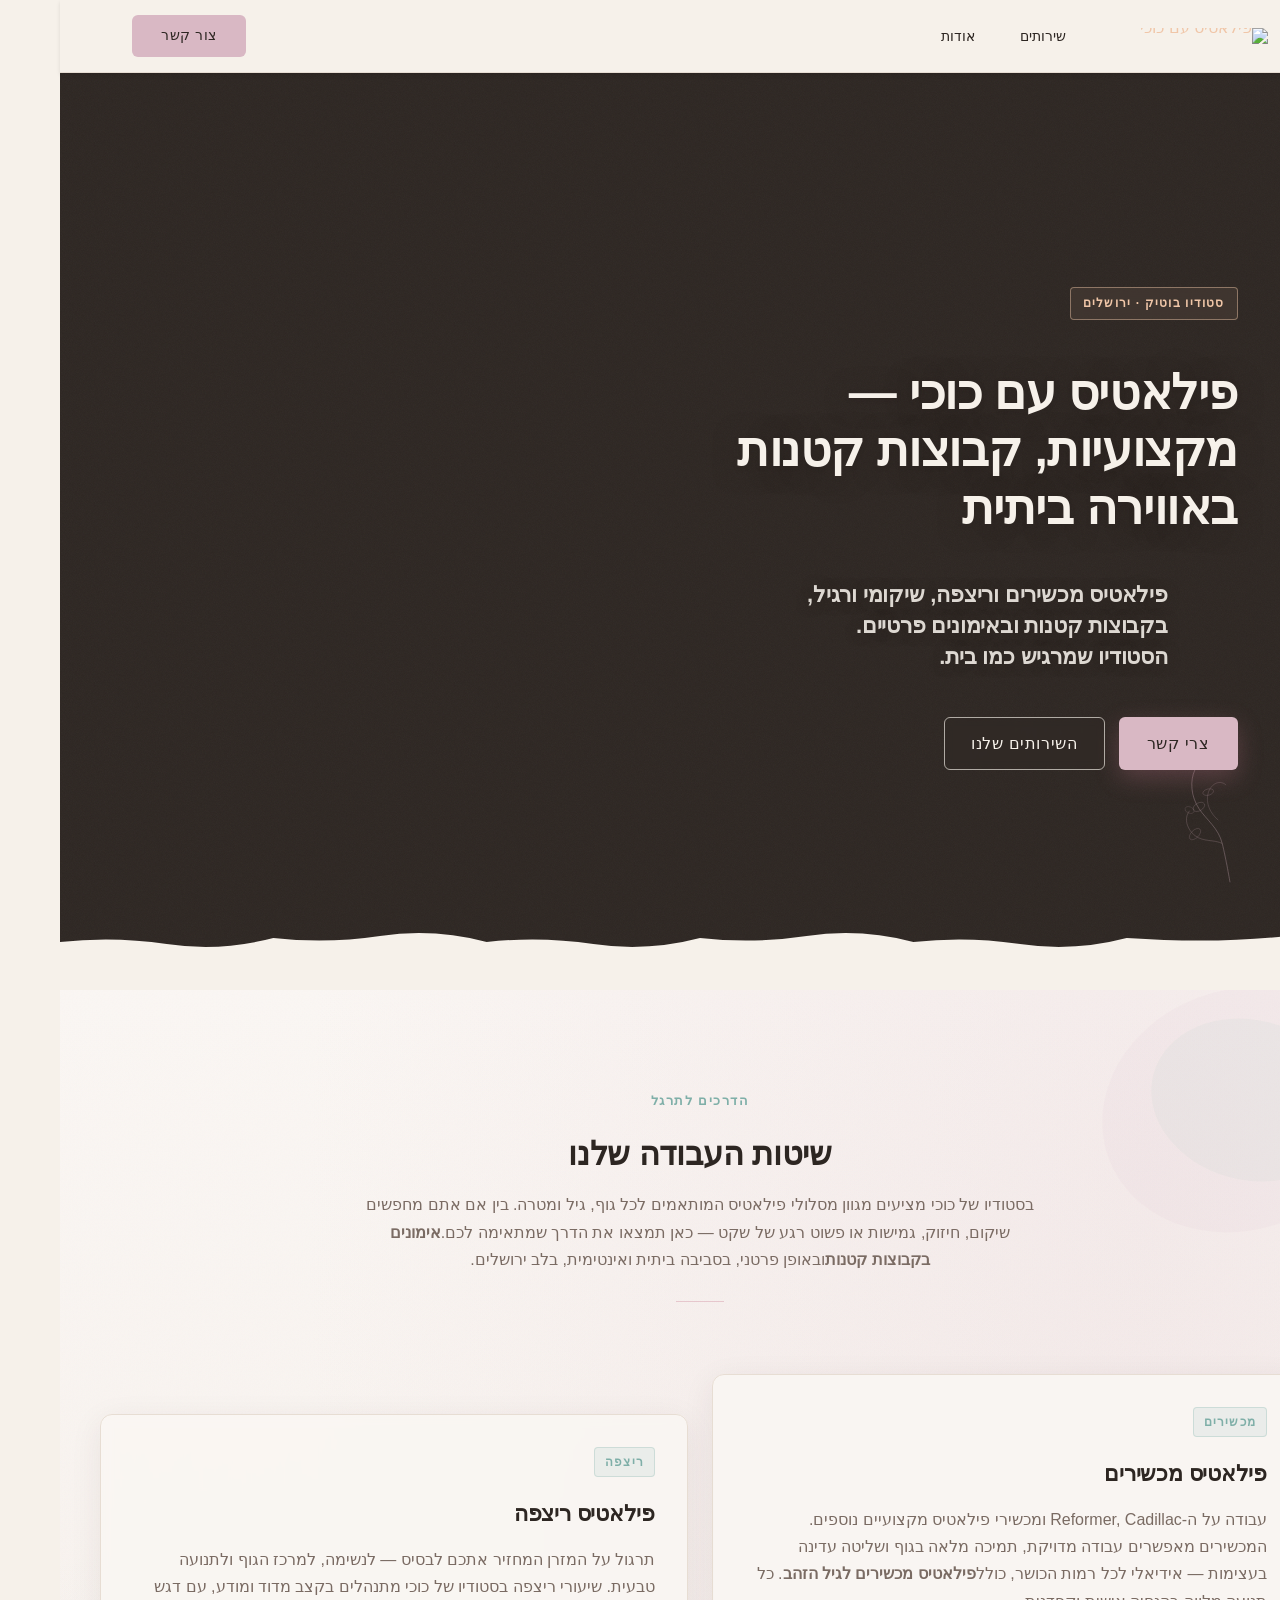
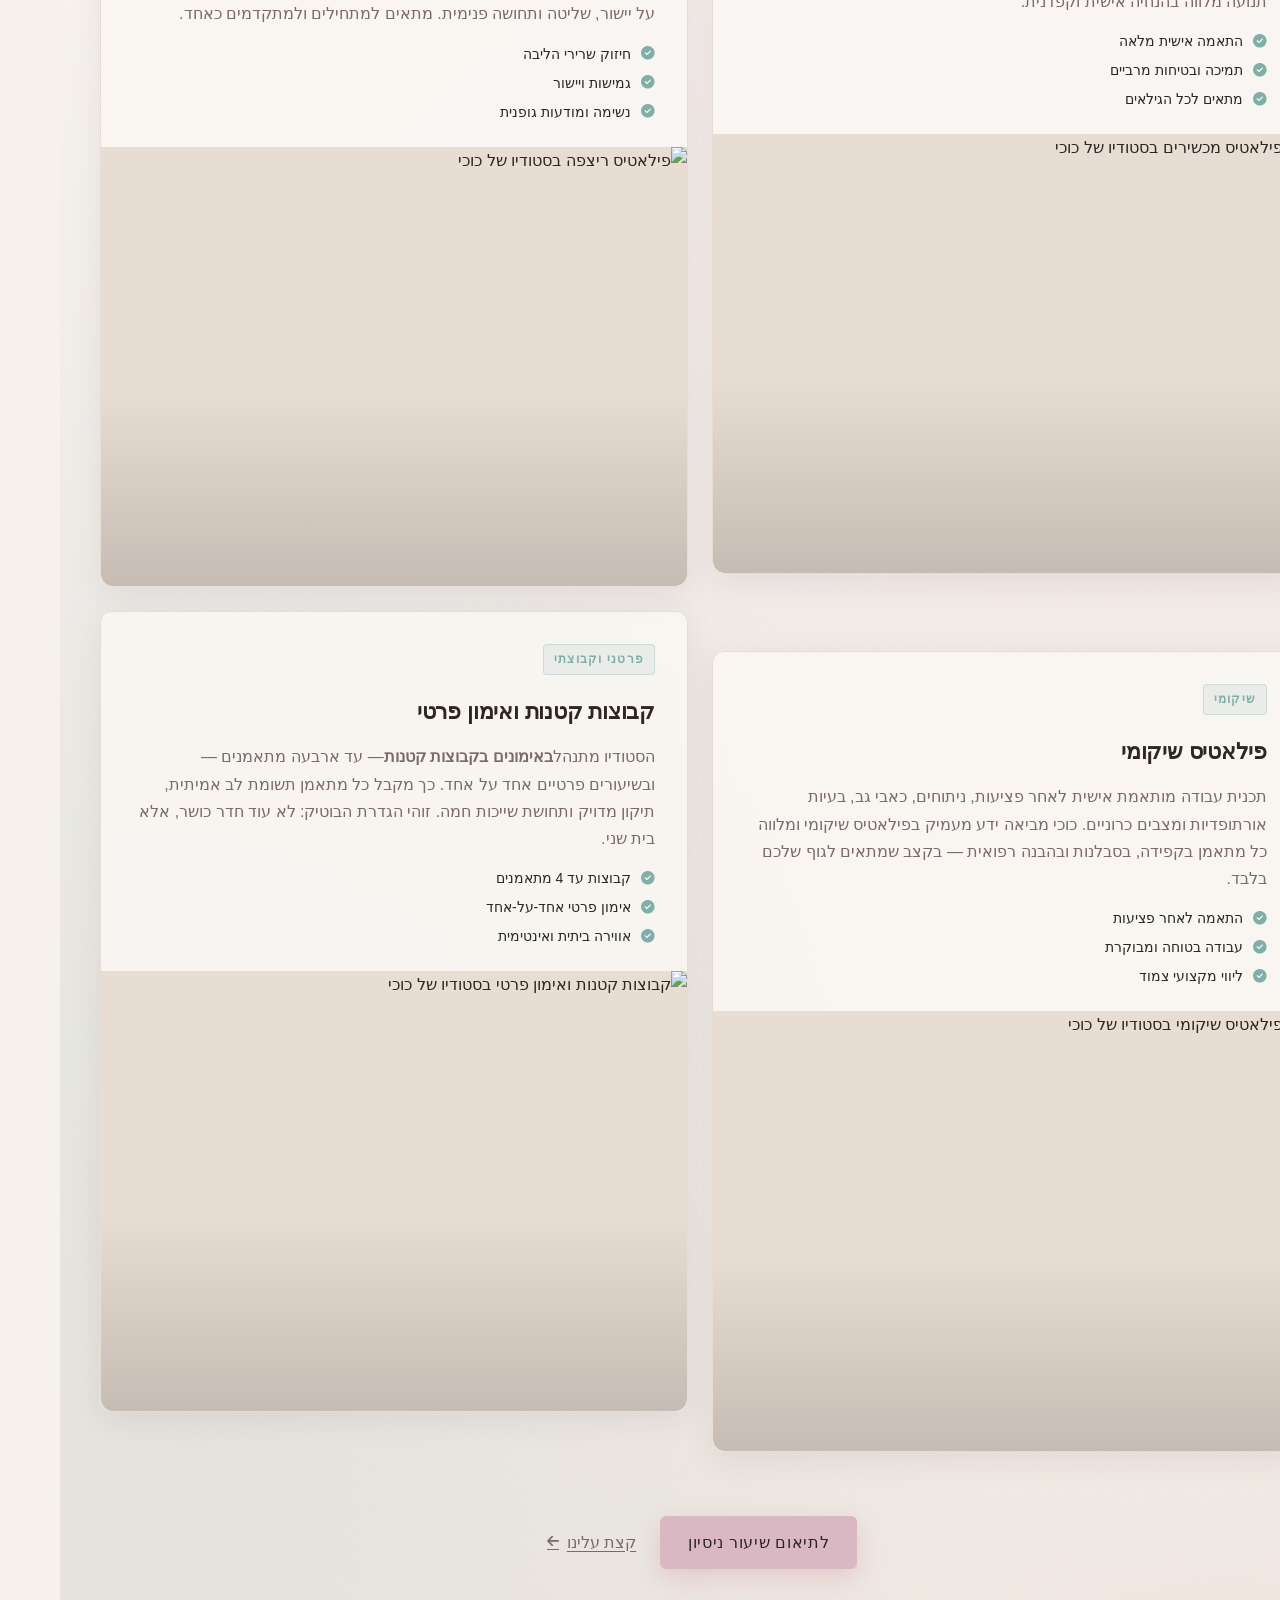
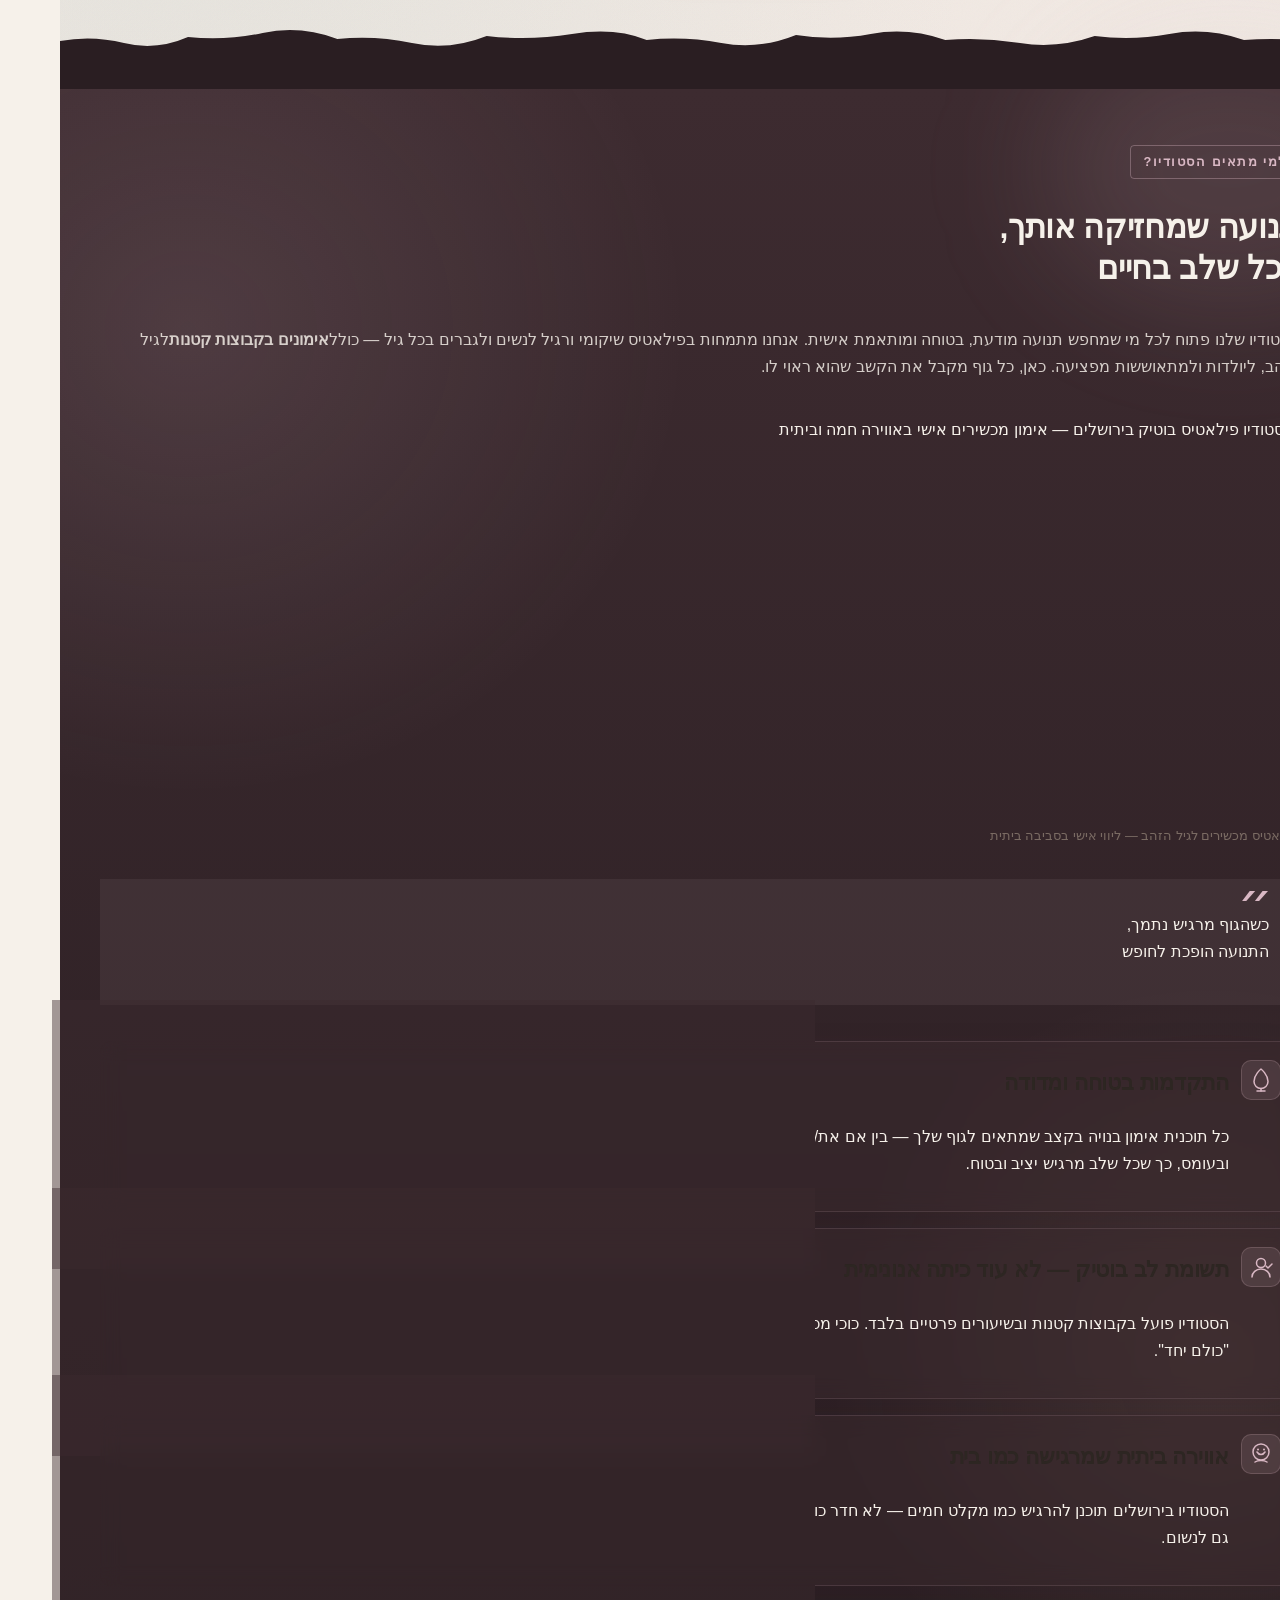
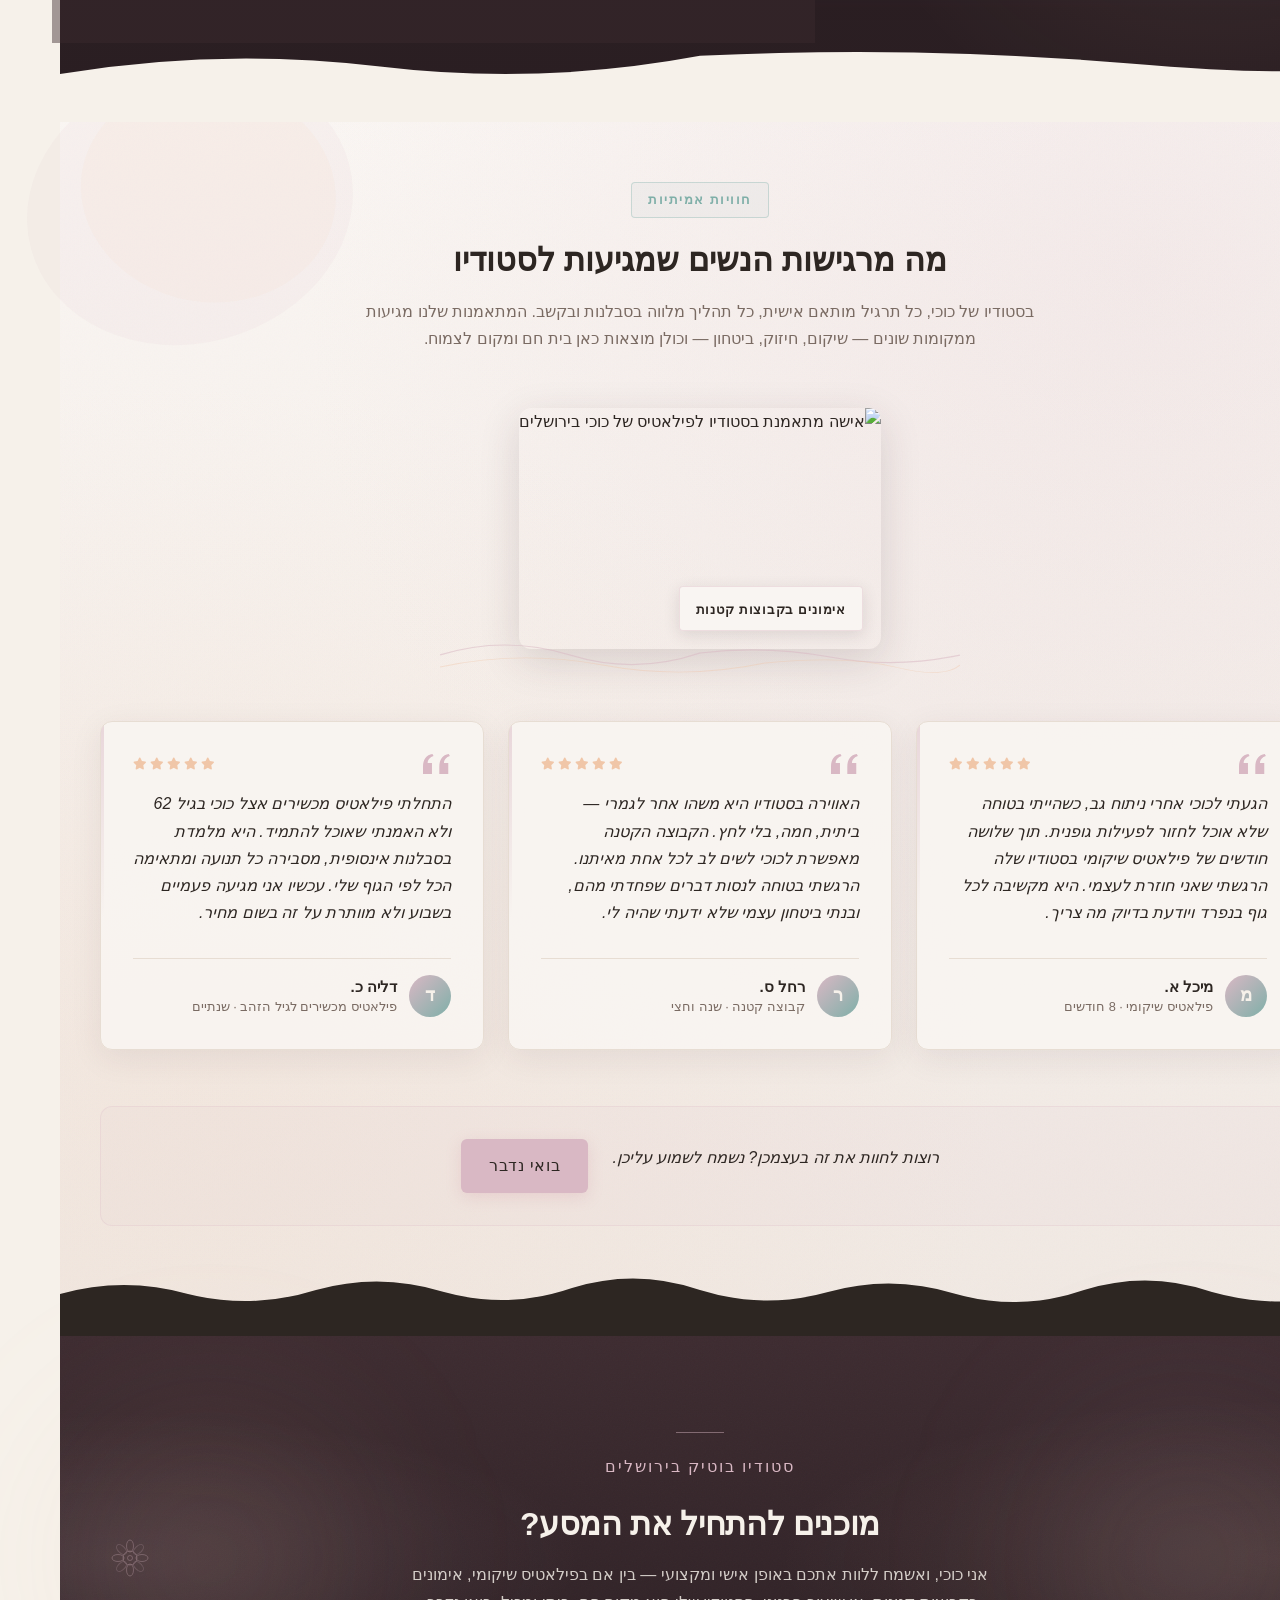
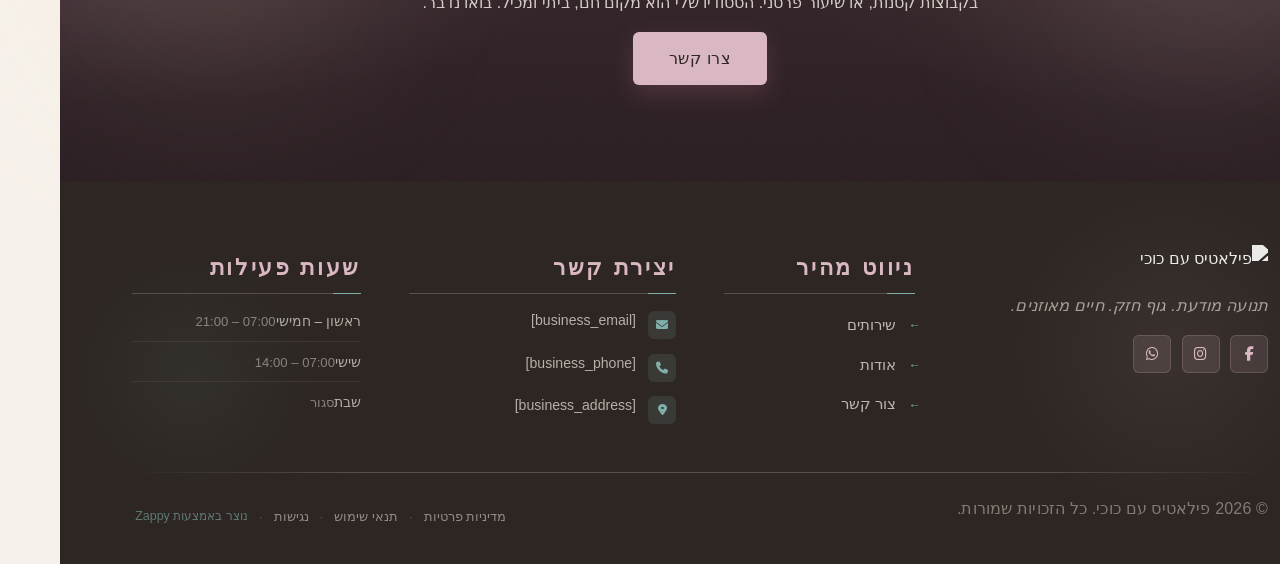
==== commit e7359edc: "Incremental sync: 1 page(s) — update_text_width" ====
--- a/public/index.html
+++ b/public/index.html
@@ -1 +1 @@
-<!doctype html><html dir="rtl" lang="he"><head><meta charset="UTF-8"><meta content="width=device-width,initial-scale=1" name="viewport"><meta content="index, follow" name="robots"><title>תרגישי את ההבדל מהאימון הראשון — פילאטיס עם כוכי</title><meta content="סטודיו פילאטיס בוטיק בירושלים עם אווירה חמה וביתית. אימונים בקבוצות קטנות ואישיות, פילאטיס מכשירים ומזרן, לכל גיל ורמה. הצטרפי אלינו והרגישי את השינוי!" name="description"><meta content="אימונים בקבוצות קטנות, פילאטיס ירושלים, סטודיו פילאטיס בוטיק, פילאטיס מכשירים, כושר ובריאות ירושלים" name="keywords"><link href="/assets/favicon.ico" rel="icon" type="image/x-icon"><link href="/assets/favicon-16x16.png" rel="icon" type="image/png" sizes="16x16"><link href="/assets/favicon-32x32.png" rel="icon" type="image/png" sizes="32x32"><link href="/assets/favicon-48x48.png" rel="icon" type="image/png" sizes="48x48"><link href="/assets/favicon-192x192.png" rel="icon" type="image/png" sizes="192x192"><link href="/assets/favicon-512x512.png" rel="icon" type="image/png" sizes="512x512"><link href="/assets/apple-touch-icon.png" rel="apple-touch-icon"><script>!function(){"use strict";var t="17ea8306-6d64-4c92-93c5-bcff734a2c59",e="https://api.zappy5.com/api/analytics/track",a=18e5,n=2592e6,o=!0,i=!0,r=!0;var s=function(){var e="zappy_visitor_"+t,a=null;try{if(a=localStorage.getItem(e)){var o=JSON.parse(a),i=Date.now();if(i-o.created<n)return o.lastSeen=i,localStorage.setItem(e,JSON.stringify(o)),o.id}}catch(t){console.warn("Zappy Analytics: LocalStorage not available")}var r="zv_"+Date.now()+"_"+Math.random().toString(36).substr(2,9);try{localStorage.setItem(e,JSON.stringify({id:r,created:Date.now(),lastSeen:Date.now()}))}catch(t){}return r}(),c=function(){var e="zappy_session_"+t,n=null;try{if(n=sessionStorage.getItem(e)){var o=JSON.parse(n),i=Date.now();if(i-o.timestamp<a)return o.timestamp=i,sessionStorage.setItem(e,JSON.stringify(o)),o.id}}catch(t){console.warn("Zappy Analytics: SessionStorage not available")}var r="zs_"+Date.now()+"_"+Math.random().toString(36).substr(2,9);try{sessionStorage.setItem(e,JSON.stringify({id:r,timestamp:Date.now()}))}catch(t){}return r}();function l(a,n){n=n||{};var o={website_id:t,event_type:a,page_path:window.location.pathname,referrer:document.referrer||"direct",visitor_id:s,session_id:c,metadata:n};if(navigator.sendBeacon){var i=new Blob([JSON.stringify(o)],{type:"application/json"});navigator.sendBeacon(e,i)}else fetch(e,{method:"POST",headers:{"Content-Type":"application/json"},body:JSON.stringify(o),keepalive:!0}).catch(function(t){console.warn("Zappy Analytics: Failed to track event",t)})}o&&l("pageview",{title:document.title,url:window.location.href}),i&&document.addEventListener("click",function(t){var e=t.target;if("BUTTON"===e.tagName||e.closest("button")){var a="BUTTON"===e.tagName?e:e.closest("button");l("click",{element:"button",text:a.textContent.trim().substring(0,100),id:a.id||null,class:a.className||null})}else if("A"===e.tagName||e.closest("a")){var n="A"===e.tagName?e:e.closest("a");l("navigation",{element:"link",text:n.textContent.trim().substring(0,100),href:n.href,external:n.hostname!==window.location.hostname})}},!0),r&&document.addEventListener("submit",function(t){var e=t.target;l("form_submit",{form_id:e.id||null,form_name:e.name||null,form_action:e.action||null,form_method:e.method||"GET"})},!0);var d=Date.now();window.addEventListener("beforeunload",function(){l("page_unload",{time_on_page:Math.floor((Date.now()-d)/1e3),page_path:window.location.pathname})}),window.zappyAnalytics={track:l,getVisitorId:function(){return s},getSessionId:function(){return c}}}()</script><meta content="תרגישי את ההבדל מהאימון הראשון — פילאטיס עם כוכי" property="og:title"><meta content="סטודיו פילאטיס בוטיק בירושלים עם אווירה חמה וביתית. אימונים בקבוצות קטנות ואישיות, פילאטיס מכשירים ומזרן, לכל גיל ורמה. הצטרפי אלינו והרגישי את השינוי!" property="og:description"><meta content="summary_large_image" name="twitter:card"><meta content="תרגישי את ההבדל מהאימון הראשון — פילאטיס עם כוכי" name="twitter:title"><meta content="סטודיו פילאטיס בוטיק בירושלים עם אווירה חמה וביתית. אימונים בקבוצות קטנות ואישיות, פילאטיס מכשירים ומזרן, לכל גיל ורמה. הצטרפי אלינו והרגישי את השינוי!" name="twitter:description"><meta content="website" property="og:type"><meta content="he_IL" property="og:locale"><link href="https://cdnjs.cloudflare.com/ajax/libs/font-awesome/6.4.0/css/all.min.css" rel="stylesheet"><link href="/assets/favicon.ico" rel="icon" type="image/x-icon"><link href="/assets/favicon-16x16.png" rel="icon" type="image/png" sizes="16x16"><link href="/assets/favicon-32x32.png" rel="icon" type="image/png" sizes="32x32"><link href="/assets/favicon-48x48.png" rel="icon" type="image/png" sizes="48x48"><link href="/assets/favicon-192x192.png" rel="icon" type="image/png" sizes="192x192"><link href="/assets/favicon-512x512.png" rel="icon" type="image/png" sizes="512x512"><link href="/assets/apple-touch-icon.png" rel="apple-touch-icon"><link href="https://cdn.jsdelivr.net/npm/vanilla-cookieconsent@3/dist/cookieconsent.css" rel="stylesheet"><script src="https://cdn.jsdelivr.net/npm/vanilla-cookieconsent@3/dist/cookieconsent.umd.js"></script><script src="https://cdn.jsdelivr.net/gh/mickidum/acc_toolbar/acctoolbar/acctoolbar.min.js"></script><link href="/styles.css" rel="stylesheet"><style id="zappy-dropdown-submenu-styles">#navMenu li:has(.sub-menu),.nav-menu li:has(.sub-menu),.navbar li:has(.sub-menu),nav li:has(.sub-menu){position:relative}#navMenu .sub-menu,.nav-menu .sub-menu,.navbar .sub-menu,nav .sub-menu{display:block!important;position:absolute!important;top:100%;left:0;min-width:220px;background:#fff;border-radius:8px;box-shadow:0 8px 25px rgba(0,0,0,.15);padding:8px 0;opacity:0;visibility:hidden;transform:translateY(10px);transition:all .3s ease;z-index:1000;list-style:none;pointer-events:none}#navMenu li:hover>.sub-menu,.nav-menu li:hover>.sub-menu,.navbar li:hover>.sub-menu,nav li:hover>.sub-menu{opacity:1!important;visibility:visible!important;transform:translateY(0)!important;pointer-events:auto!important}.sub-menu li{list-style:none;margin:0;padding:0}.sub-menu a{display:block!important;padding:10px 16px!important;color:var(--text-dark,#333)!important;font-weight:500;text-decoration:none;white-space:nowrap;transition:background-color .2s}.sub-menu .zappy-nav-child>a{padding-left:28px!important;font-size:.9em!important;opacity:.85!important}[dir=rtl] .sub-menu .zappy-nav-child>a,html[lang=ar] .sub-menu .zappy-nav-child>a,html[lang=he] .sub-menu .zappy-nav-child>a{padding-left:10px!important;padding-right:28px!important}.sub-menu .zappy-nav-parent>a{font-weight:600!important}.sub-menu a:hover{background-color:#f5f5f5}[dir=rtl] .nav-menu .sub-menu,[dir=rtl] .navbar .sub-menu,[dir=rtl] nav .sub-menu,html[lang=ar] .nav-menu .sub-menu,html[lang=ar] .navbar .sub-menu,html[lang=ar] nav .sub-menu,html[lang=he] .nav-menu .sub-menu,html[lang=he] .navbar .sub-menu,html[lang=he] nav .sub-menu{left:auto!important;right:0!important}.sub-menu:empty,.sub-menu:not(:has(li)):not(:has(> a)),.sub-menu:not(:has(li:not(.zappy-hidden-menu-item))):not(:has(> a)){display:none!important;opacity:0!important;visibility:hidden!important;pointer-events:none!important}li:has(.menu-group-title):hover>.sub-menu{opacity:1!important;visibility:visible!important;transform:translateY(0)!important;pointer-events:auto!important}#navMenu>li>.menu-group-title,.nav-menu>li>.menu-group-title{display:inline-block;padding:.5rem 1rem;cursor:default;user-select:none}@media (max-width:768px){#navMenu .sub-menu,.nav-menu .sub-menu,.navbar .sub-menu,nav .sub-menu{position:static!important;transform:none!important;box-shadow:none!important;background:0 0!important;max-height:0;overflow:hidden;opacity:0;visibility:hidden;transition:max-height .3s ease,opacity .3s ease;padding:0!important;border-radius:0!important}#navMenu .sub-menu.mobile-expanded,.nav-menu .sub-menu.mobile-expanded,.navbar .sub-menu.mobile-expanded{max-height:none!important;overflow-y:visible!important;opacity:1!important;visibility:visible!important;padding:8px 0 8px 16px!important}[dir=rtl] .sub-menu.mobile-expanded,html[lang=he] .sub-menu.mobile-expanded{padding:8px 16px 8px 0!important}#navMenu li:hover>.sub-menu,.nav-menu li:hover>.sub-menu,.navbar li:hover>.sub-menu,nav li:hover>.sub-menu{opacity:0;visibility:hidden;pointer-events:none}#navMenu li>.sub-menu.mobile-expanded,.nav-menu li>.sub-menu.mobile-expanded,.navbar li>.sub-menu.mobile-expanded,nav li>.sub-menu.mobile-expanded{opacity:1!important;visibility:visible!important;pointer-events:auto!important}#navMenu li:has(.sub-menu),.nav-menu li:has(.sub-menu),.navbar li:has(.sub-menu),nav li:has(.sub-menu){display:flex!important;flex-wrap:wrap!important;align-items:center!important;position:relative!important;min-height:44px!important}#navMenu li:has(.sub-menu)>a,.nav-menu li:has(.sub-menu)>a,.navbar li:has(.sub-menu)>a,nav li:has(.sub-menu)>a{flex:1!important;min-width:0!important}#navMenu li:has(.sub-menu)>.menu-group-title,.nav-menu li:has(.sub-menu)>.menu-group-title,.navbar li:has(.sub-menu)>.menu-group-title,nav li:has(.sub-menu)>.menu-group-title{flex:1!important;min-width:0!important;padding:0!important;line-height:inherit!important}#navMenu li:has(.sub-menu)>.sub-menu,.nav-menu li:has(.sub-menu)>.sub-menu,.navbar li:has(.sub-menu)>.sub-menu,nav li:has(.sub-menu)>.sub-menu{flex-basis:100%!important;width:100%!important}#navMenu li:has(.sub-menu)>a [class*=arrow],#navMenu li:has(.sub-menu)>a [class*=chevron],.nav-menu li:has(.sub-menu)>a .fa-angle-down,.nav-menu li:has(.sub-menu)>a .fa-chevron-down,.nav-menu li:has(.sub-menu)>a [class*=arrow],.nav-menu li:has(.sub-menu)>a [class*=chevron],nav li:has(.sub-menu)>a [class*=arrow],nav li:has(.sub-menu)>a [class*=chevron]{display:none!important;visibility:hidden!important}.mobile-submenu-toggle{display:flex!important;align-items:center!important;justify-content:center!important;width:44px!important;height:auto!important;background:0 0!important;border:none!important;cursor:pointer!important;color:var(--text-dark)!important;position:static!important;flex-shrink:0!important;align-self:stretch!important;z-index:2!important;padding:0!important;margin:0!important}.mobile-submenu-toggle::after{content:''!important;width:0!important;height:0!important;border-left:6px solid transparent!important;border-right:6px solid transparent!important;border-top:7px solid currentColor!important;transition:transform .3s ease!important}.mobile-submenu-toggle.expanded::after{transform:rotate(180deg)!important}.sub-menu a{padding:10px 0!important;display:block!important;color:var(--text-dark)!important;white-space:normal!important}.sub-menu .zappy-nav-child>a{padding-left:28px!important;font-size:.9em!important;opacity:.85!important}[dir=rtl] .sub-menu .zappy-nav-child>a,html[lang=ar] .sub-menu .zappy-nav-child>a,html[lang=he] .sub-menu .zappy-nav-child>a{padding-left:0!important;padding-right:28px!important}.sub-menu .zappy-nav-parent>a{font-weight:600!important}#navMenu.active,.nav-menu.active{max-width:100vw!important;overflow-x:hidden!important;box-sizing:border-box!important}.navbar .sub-menu li a,.zappy-products-dropdown .sub-menu a,nav.navbar .sub-menu li a{color:var(--text-dark)!important}}@media (min-width:769px){.mobile-submenu-toggle{display:none!important}}</style><style id="mobile-lang-menu-deployed-css">@media (max-width:768px){.lang-switcher,.nav-container .lang-switcher,.nav-cta-container .lang-switcher,.nav-ecommerce-icons .lang-switcher,.nav-icons-left .lang-switcher,.navbar .lang-switcher,.navbar .nav-cta-container .lang-switcher{display:none!important}.mobile-lang-menu{width:100%;border-top:1px solid rgba(128,128,128,.2);padding:8px 0 0 0;margin-top:8px}.mobile-lang-toggle{display:flex!important;align-items:center;justify-content:space-between;width:100%;padding:12px 16px;background:0 0;border:none;cursor:pointer;font-size:15px;color:inherit;font-family:inherit}.mobile-lang-toggle::after{content:'';display:inline-block;width:8px;height:8px;border-right:2px solid currentColor;border-bottom:2px solid currentColor;transform:rotate(45deg);transition:transform .3s ease;margin-left:8px}.mobile-lang-toggle.expanded::after{transform:rotate(-135deg)}.mobile-lang-options{max-height:0;overflow:hidden;transition:max-height .3s ease}.mobile-lang-options.expanded{max-height:300px}.mobile-lang-option{display:flex!important;align-items:center;gap:10px;padding:10px 24px;text-decoration:none;color:inherit;font-size:14px;font-family:inherit}.mobile-lang-option:hover{background:rgba(128,128,128,.1)}.mobile-lang-option.active{font-weight:600;opacity:.7;pointer-events:none}.mobile-lang-option img{width:20px;height:20px;border-radius:50%}}@media (min-width:769px){.mobile-lang-menu{display:none!important}}</style><style id="zappy-widget-visibility">#mic-access-tool-box,#mic-access-tool-general-button,#mic-init-access-tool #mic-access-tool-box,#mic-init-access-tool #mic-access-tool-general-button,#mic-init-access-tool .mic-access-tool-general-button,._access-icon,._access-menu,.mic-access-tool-box,.mic-access-tool-general-button,div[id*=mic-access-tool-box]{display:none!important;visibility:hidden!important;opacity:0!important;pointer-events:none!important}</style></head><body><nav class="navbar" dir="rtl"><button aria-label="Menu" class="mobile-toggle" id="mobileToggle"><svg viewBox="0 0 24 24" fill="none" height="24" width="24" class="hamburger-icon"><path d="M3 12h18M3 6h18M3 18h18" stroke="currentColor" stroke-width="2" stroke-linecap="round"></path></svg><svg viewBox="0 0 24 24" fill="none" height="24" width="24" class="close-icon" style="display:none"><path d="M18 6L6 18M6 6l12 12" stroke="currentColor" stroke-width="2" stroke-linecap="round"></path></svg></button><button aria-label="Call" class="phone-header-btn" data-phone="[business_phone]"><svg viewBox="0 0 24 24" fill="currentColor" height="20" width="20"><path d="M22 16.92v3a2 2 0 0 1-2.18 2 19.79 19.79 0 0 1-8.63-3.07 19.5 19.5 0 0 1-6-6 19.79 19.79 0 0 1-3.07-8.67A2 2 0 0 1 4.11 2h3a2 2 0 0 1 2 1.72 12.84 12.84 0 0 0 .7 2.81 2 2 0 0 1-.45 2.11L8.09 9.91a16 16 0 0 0 6 6l1.27-1.27a2 2 0 0 1 2.11-.45 12.84 12.84 0 0 0 2.81.7A2 2 0 0 1 22 16.92z"></path></svg></button><div class="nav-container"><div class="nav-right-group"><div class="nav-brand"><a href="/" class="logo-link"><img alt="פילאטיס עם כוכי" src="/assets/logo.webp" class="logo"></a></div><ul class="nav-menu" id="navMenu"><li><a href="/services">שירותים</a></li><li><a href="/about">אודות</a></li></ul></div><div class="nav-cta-container"><a href="/contact" class="nav-cta-btn">צור קשר</a></div></div></nav><script>window.addEventListener("load",function(){const e=document.querySelector(".navbar, nav, header");if(!e)return void console.log("[Navbar] Navbar element not found");let t=document.getElementById("mobileToggle")||document.querySelector(".mobile-toggle")||document.querySelector(".hamburger")||document.querySelector(".hamburger-menu")||document.querySelector(".menu-toggle")||document.querySelector(".burger-menu")||document.querySelector('[aria-label="Menu"]')||document.querySelector('[aria-label="תפריט"]');const o=document.querySelector(".phone-header-btn"),n=window.getComputedStyle(e);let r=n.backgroundColor;if(console.log("[Navbar] Initial navbar background:",r),"transparent"===r||"rgba(0, 0, 0, 0)"===r||r.startsWith("rgba")&&r.includes(", 0)")){const e=n.backgroundImage;if(e&&"none"!==e)console.log("[Navbar] Navbar has background image/gradient, using dark text"),r="rgb(240, 240, 240)";else{const e=window.getComputedStyle(document.body).backgroundColor;console.log("[Navbar] Navbar transparent, using body background:",e),r=e}}const i=r.match(/\d+/g);if(i&&i.length>=3){const e=(.299*parseInt(i[0])+.587*parseInt(i[1])+.114*parseInt(i[2]))/255;console.log("[Navbar] Mobile button colors preserved from Claude CSS (luminance:",e.toFixed(2)+")");const n=document.createElement("style");n.id="zappy-mobile-nav-fix";document.documentElement.lang;document.documentElement.dir,n.textContent='\n        /* Hide mobile buttons on desktop, show only on mobile */\n        @media (min-width: 769px) {\n          .mobile-toggle,\n          .phone-header-btn {\n            display: none !important;\n          }\n        }\n        \n        /* Show and position mobile buttons correctly on mobile */\n        @media (max-width: 768px) {\n          .mobile-toggle,\n          .phone-header-btn {\n            position: absolute !important;\n            top: 50% !important;\n            transform: translateY(-50%) !important;\n            z-index: 1001 !important;\n            display: flex !important;\n            align-items: center !important;\n            justify-content: center !important;\n            width: 36px !important;\n            height: 36px !important;\n            border-radius: 50% !important;\n            border: none !important;\n            cursor: pointer !important;\n            padding: 6px !important;\n            background: none !important;\n            color: var(--nav-text, var(--text-dark)) !important;\n          }\n          \n          /* LTR positioning (default): hamburger LEFT, phone RIGHT */\n          html:not([dir="rtl"]):not([lang="he"]):not([lang="ar"]) .mobile-toggle,\n          html[dir="ltr"] .mobile-toggle {\n            left: 12px !important;\n            right: auto !important;\n          }\n          html:not([dir="rtl"]):not([lang="he"]):not([lang="ar"]) .phone-header-btn,\n          html[dir="ltr"] .phone-header-btn {\n            right: 12px !important;\n            left: auto !important;\n          }\n          \n          /* RTL positioning: hamburger RIGHT, phone LEFT */\n          html[dir="rtl"] .mobile-toggle,\n          html[lang="he"] .mobile-toggle,\n          html[lang="ar"] .mobile-toggle {\n            right: 12px !important;\n            left: auto !important;\n          }\n          html[dir="rtl"] .phone-header-btn,\n          html[lang="he"] .phone-header-btn,\n          html[lang="ar"] .phone-header-btn {\n            left: 12px !important;\n            right: auto !important;\n          }\n          \n          /* CRITICAL: Ensure nav-container has min-height on mobile */\n          /* All children are positioned absolutely/fixed on mobile, so height:auto collapses to 0 */\n          .nav-container {\n            min-height: 70px !important;\n            position: relative !important;\n          }\n          \n          /* Ensure SVG icons are properly sized and inherit color */\n          .mobile-toggle svg,\n          .phone-header-btn svg {\n            width: 24px !important;\n            height: 24px !important;\n            /* Don\'t force display - let JavaScript control hamburger/close toggle */\n          }\n          \n          /* Reset nav-cta-container on mobile - remove desktop box-shadow/padding */\n          /* that creates a visible ghost box when CTA button is hidden */\n          .nav-cta-container {\n            box-shadow: none !important;\n            padding: 0 !important;\n          }\n          \n          /* Hide nav-cta-container entirely on mobile when there\'s no lang-switcher */\n          /* (only the CTA button is inside, and it\'s hidden on mobile) */\n          .nav-cta-container:not(:has(.lang-switcher)) {\n            display: none !important;\n          }\n          \n          /* CRITICAL: Prevent hero image fade gradient from bleeding over headline text */\n          /* The .image-fade-gradient has bottom: -30px (extends below parent) */\n          /* On mobile stacked layout, this overlaps the h1 text below the image */\n          .hero-image-column {\n            overflow: hidden !important;\n          }\n          .image-fade-gradient {\n            bottom: 0 !important;\n          }\n          \n          /* Hide desktop language switcher on mobile - hamburger menu handles it */\n          /* High specificity to override stored CSS */\n          .lang-switcher,\n          .nav-cta-container .lang-switcher,\n          .nav-container .lang-switcher,\n          .navbar .lang-switcher,\n          .navbar .nav-cta-container .lang-switcher {\n            display: none !important;\n          }\n        }\n      ';const r=document.getElementById("zappy-mobile-nav-fix");r&&r.remove(),document.head.appendChild(n),console.log("[Navbar] Critical CSS injected for mobile nav positioning");const l=window.innerWidth<=768;if(t){const e=t.querySelector(".hamburger-icon"),o=t.querySelector(".close-icon");e&&(e.style.setProperty("width","24px","important"),e.style.setProperty("height","24px","important"),e.style.setProperty("display","block","important")),o&&(o.style.setProperty("width","24px","important"),o.style.setProperty("height","24px","important"),o.style.setProperty("display","none","important")),l?(t.style.setProperty("position","absolute","important"),t.style.setProperty("top","50%","important"),t.style.setProperty("transform","translateY(-50%)","important"),t.style.setProperty("z-index","1001","important"),t.style.removeProperty("left"),t.style.removeProperty("right"),console.log("[Navbar] Mobile toggle positioning applied (mobile viewport)")):(t.style.removeProperty("position"),t.style.removeProperty("top"),t.style.removeProperty("transform"),t.style.removeProperty("z-index"),t.style.removeProperty("left"),t.style.removeProperty("right"),console.log("[Navbar] Desktop viewport - cleared mobile toggle inline positioning"))}if(o){const e=o.querySelector("svg");e&&(e.style.width="24px",e.style.height="24px",e.setAttribute("width","24"),e.setAttribute("height","24")),l?(o.style.setProperty("position","absolute","important"),o.style.setProperty("top","50%","important"),o.style.setProperty("transform","translateY(-50%)","important"),o.style.setProperty("z-index","1001","important"),o.style.removeProperty("left"),o.style.removeProperty("right"),console.log("[Navbar] Phone button positioning applied (mobile viewport)")):(o.style.removeProperty("position"),o.style.removeProperty("top"),o.style.removeProperty("transform"),o.style.removeProperty("z-index"),o.style.removeProperty("left"),o.style.removeProperty("right"),console.log("[Navbar] Desktop viewport - cleared phone button inline positioning"))}}else console.log("[Navbar] Could not parse background color:",r);t=document.getElementById("mobileToggle")||document.querySelector(".mobile-toggle")||document.querySelector(".hamburger")||document.querySelector(".hamburger-menu")||document.querySelector(".menu-toggle")||document.querySelector(".burger-menu")||document.querySelector('[aria-label="Menu"]')||document.querySelector('[aria-label="תפריט"]');const l=document.getElementById("navMenu")||document.querySelector(".nav-menu")||document.querySelector(".nav-links")||document.querySelector("nav ul:not(.submenu)");if(!t||!l)return void console.log("[Navbar] Mobile toggle or menu not found:",{toggle:!!t,menu:!!l});l.id||(l.id="navMenu"),console.log("[Navbar] Initializing mobile menu...");const a=t.cloneNode(!0);t.parentNode.replaceChild(a,t),a.addEventListener("click",function(e){e.preventDefault(),e.stopPropagation();const t=this.querySelector(".hamburger-icon"),o=this.querySelector(".close-icon");l.classList.contains("active")?(l.classList.remove("active"),t&&t.style.setProperty("display","block","important"),o&&o.style.setProperty("display","none","important"),document.body.style.overflow="",console.log("[Navbar] Menu closed")):(l.classList.add("active"),t&&t.style.setProperty("display","none","important"),o&&o.style.setProperty("display","block","important"),document.body.style.overflow="hidden",console.log("[Navbar] Menu opened"))}),l.querySelectorAll("a").forEach(function(e){e.addEventListener("click",function(){if("#"===this.getAttribute("href"))return;const e=a.querySelector(".hamburger-icon"),t=a.querySelector(".close-icon");l.classList.remove("active"),e&&e.style.setProperty("display","block","important"),t&&t.style.setProperty("display","none","important"),document.body.style.overflow="",console.log("[Navbar] Menu closed (link clicked)")})});var s=l.querySelectorAll(".dropdown-toggle");s.forEach(function(e){e.addEventListener("click",function(e){e.preventDefault(),e.stopPropagation();var t=this.closest(".nav-dropdown");t&&(t.parentNode.querySelectorAll(".nav-dropdown.open").forEach(function(e){e!==t&&e.classList.remove("open")}),t.classList.toggle("open"),console.log("[Navbar] Dropdown toggled:",t.classList.contains("open")?"open":"closed"))})}),document.addEventListener("click",function(e){e.target.closest(".nav-dropdown")||document.querySelectorAll(".nav-dropdown.open").forEach(function(e){e.classList.remove("open")})}),console.log("[Navbar] Dropdown handlers initialized for "+s.length+" dropdowns"),o&&o.addEventListener("click",function(){const e=document.querySelectorAll('a[href^="tel:"]'),t=e.length>0?e[0].getAttribute("href").replace("tel:",""):"[business_phone]";window.location.href="tel:"+t,console.log("[Navbar] Phone button clicked")}),console.log("[Navbar] Mobile menu initialized successfully");const p=function(){const e=document.querySelector(".whatsapp-float");e&&(window.innerWidth>=769?(e.style.setProperty("display","none","important"),e.style.setProperty("visibility","hidden","important"),e.style.setProperty("opacity","0","important"),e.style.setProperty("pointer-events","none","important"),console.log("[WhatsApp] Button hidden on desktop")):(e.style.removeProperty("display"),e.style.removeProperty("visibility"),e.style.removeProperty("opacity"),e.style.removeProperty("pointer-events"),console.log("[WhatsApp] Button visible on mobile")))};let c;p(),window.addEventListener("resize",function(){clearTimeout(c),c=setTimeout(p,100)})})</script><main><section class="index-hero-section" data-layout-spec="בית-hero" dir="rtl" data-hero-type="fullscreen-scrim" id="index-hero-section"><div class="index-hero-bg"><img alt="מדריכת פילאטיס מלווה לקוחה בסטודיו בוטיק אינטימי בירושלים" src="/assets/site-index-hero-image-1.webp" data-context="A serene, cinematic boutique Pilates studio interior in Jerusalem. A warm, intimate space with natural light filtering through sheer curtains. A female instructor gently guides a client on a Pilates reformer machine. The atmosphere is home-like and personal — wooden floors, soft textured walls, linen tones, dusty mauve and muted teal accents. Editorial photography style, warm skin tones, soft grain, premium wellness magazine aesthetic. The subject is positioned toward the left side of the frame leaving open negative space on the right for text overlay." data-placeholder="index-hero-image-1" height="900" width="1440" data-element-id="img-1777369815444-j1th01v6z" data-element-type="image" data-hero-background="true" data-hero-bg="true"></div><div class="index-hero-scrim" aria-hidden="true"></div><div class="index-hero-grain" aria-hidden="true"></div><svg viewBox="0 0 180 220" xmlns="http://www.w3.org/2000/svg" aria-hidden="true" data-no-icon-edit="true" fill="none" class="index-hero-botanical"><path d="M90 210 C90 210 85 180 80 160 C75 140 60 130 50 115 C40 100 38 80 45 65 C52 50 65 48 75 55" stroke="#D9B8C4" stroke-width="1.2" fill="none" opacity="0.55"></path><path d="M80 160 C70 155 55 158 45 150 C35 142 30 128 38 118" stroke="#D9B8C4" stroke-width="1" fill="none" opacity="0.45"></path><path d="M75 130 C65 122 58 108 62 95 C66 82 78 78 85 85" stroke="#D9B8C4" stroke-width="1" fill="none" opacity="0.4"></path><ellipse cx="50" cy="113" fill="none" opacity="0.4" rx="8" ry="5" stroke="#D9B8C4" stroke-width="0.9" transform="rotate(-30 50 113)"></ellipse><ellipse cx="62" cy="94" fill="none" opacity="0.38" rx="7" ry="4" stroke="#D9B8C4" stroke-width="0.9" transform="rotate(-15 62 94)"></ellipse><ellipse cx="45" cy="148" fill="none" opacity="0.38" rx="9" ry="5" stroke="#D9B8C4" stroke-width="0.9" transform="rotate(-45 45 148)"></ellipse><ellipse cx="38" cy="117" fill="none" opacity="0.32" rx="6" ry="4" stroke="#D9B8C4" stroke-width="0.8" transform="rotate(20 38 117)"></ellipse></svg><div class="index-hero-content"><div class="index-hero-inner"><p><span class="index-hero-label">סטודיו בוטיק · ירושלים</span></p><h1 class="index-hero-h1">פילאטיס עם כוכי —<br>מקצועיות, קבוצות קטנות<br>באווירה ביתית</h1><h3 class="index-hero-subtitle">פילאטיס מכשירים וריצפה, שיקומי ורגיל,<br>בקבוצות קטנות ובאימונים פרטיים.<br>הסטודיו שמרגיש כמו בית.</h3><div class="index-hero-ctas"><a href="/contact" class="index-hero-btn-primary" data-element-id="btn-1777369815432-7v7ymfl0u" data-element-type="button" data-native-element="true">צרי קשר</a><a href="/services" class="index-hero-btn-secondary" data-element-id="btn-1777369815432-bo2n2185u" data-element-type="button" data-native-element="true">השירותים שלנו</a></div></div></div><div class="index-hero-divider-wrapper"><svg viewBox="0 0 1440 90" xmlns="http://www.w3.org/2000/svg" aria-hidden="true" data-no-icon-edit="true" preserveAspectRatio="none"><path d="M0,90 L0,42 Q60,36 120,44 T240,38 Q300,44 360,36 T480,42 Q540,36 600,44 T720,38 Q780,44 840,36 T960,42 Q1020,36 1080,44 T1200,38 Q1300,44 1380,36 L1440,40 L1440,90 Z" fill="#F6F1EA"></path></svg></div></section><section class="index-services-section" data-layout-spec="בית-services" dir="rtl"><div class="index-services-texture" aria-hidden="true"></div><div class="index-services-blob" aria-hidden="true"><svg viewBox="0 0 320 320" xmlns="http://www.w3.org/2000/svg" aria-hidden="true" data-no-icon-edit="true" height="320" width="320"><ellipse cx="160" cy="160" fill="#D9B8C4" opacity="0.13" rx="140" ry="120" transform="rotate(-20 160 160)"></ellipse><ellipse cx="170" cy="150" fill="#7FAFA8" opacity="0.09" rx="100" ry="80" transform="rotate(15 170 150)"></ellipse></svg></div><div class="index-services-container"><div class="index-services-intro"><span class="index-services-eyebrow">הדרכים לתרגל</span><h2 class="index-services-heading">שיטות העבודה שלנו</h2><p class="index-services-intro-text">בסטודיו של כוכי מציעים מגוון מסלולי פילאטיס המותאמים לכל גוף, גיל ומטרה. בין אם אתם מחפשים שיקום, חיזוק, גמישות או פשוט רגע של שקט — כאן תמצאו את הדרך שמתאימה לכם.<strong>אימונים בקבוצות קטנות</strong>ובאופן פרטני, בסביבה ביתית ואינטימית, בלב ירושלים.</p><div class="index-services-divider-line" aria-hidden="true"></div></div><div class="index-services-grid"><article class="index-services-card index-services-card--elevated"><div class="index-services-card-content"><div class="index-services-card-tag">מכשירים</div><h3 class="index-services-card-title">פילאטיס מכשירים</h3><p class="index-services-card-text">עבודה על ה-Reformer, Cadillac ומכשירי פילאטיס מקצועיים נוספים. המכשירים מאפשרים עבודה מדויקת, תמיכה מלאה בגוף ושליטה עדינה בעצימות — אידיאלי לכל רמות הכושר, כולל<strong>פילאטיס מכשירים לגיל הזהב</strong>. כל תנועה מלווה בהנחיה אישית וקפדנית.</p><ul class="index-services-card-list"><li><i class="fa-solid fa-circle-check" aria-hidden="true"></i><span>התאמה אישית מלאה</span></li><li><i class="fa-solid fa-circle-check" aria-hidden="true"></i><span>תמיכה ובטיחות מרביים</span></li><li><i class="fa-solid fa-circle-check" aria-hidden="true"></i><span>מתאים לכל הגילאים</span></li></ul></div><figure class="index-services-card-figure"><img alt="פילאטיס מכשירים בסטודיו של כוכי" src="/assets/site-index-services-image-1.webp" data-context="Intimate boutique Pilates studio in Jerusalem, a woman practicing on a Reformer machine with careful attention, warm cream and wood tones, soft natural light, documentary style photography, calm and elegant atmosphere" data-placeholder="index-services-image-1" height="400" width="600"><div class="index-services-card-figure-overlay" aria-hidden="true"></div></figure></article><article class="index-services-card index-services-card--lowered"><div class="index-services-card-content"><div class="index-services-card-tag">ריצפה</div><h3 class="index-services-card-title">פילאטיס ריצפה</h3><p class="index-services-card-text">תרגול על המזרן המחזיר אתכם לבסיס — לנשימה, למרכז הגוף ולתנועה טבעית. שיעורי ריצפה בסטודיו של כוכי מתנהלים בקצב מדוד ומודע, עם דגש על יישור, שליטה ותחושה פנימית. מתאים למתחילים ולמתקדמים כאחד.</p><ul class="index-services-card-list"><li><i class="fa-solid fa-circle-check" aria-hidden="true"></i><span>חיזוק שרירי הליבה</span></li><li><i class="fa-solid fa-circle-check" aria-hidden="true"></i><span>גמישות ויישור</span></li><li><i class="fa-solid fa-circle-check" aria-hidden="true"></i><span>נשימה ומודעות גופנית</span></li></ul></div><figure class="index-services-card-figure"><img alt="פילאטיס ריצפה בסטודיו של כוכי" src="/assets/site-index-services-image-2.webp" data-context="Woman practicing mat Pilates on a yoga mat in a warm cozy boutique studio in Jerusalem, soft natural light, wooden floors, intimate and home-like atmosphere, documentary wellness photography" data-placeholder="index-services-image-2" height="400" width="600"><div class="index-services-card-figure-overlay" aria-hidden="true"></div></figure></article><article class="index-services-card index-services-card--lowered"><div class="index-services-card-content"><div class="index-services-card-tag">שיקומי</div><h3 class="index-services-card-title">פילאטיס שיקומי</h3><p class="index-services-card-text">תכנית עבודה מותאמת אישית לאחר פציעות, ניתוחים, כאבי גב, בעיות אורתופדיות ומצבים כרוניים. כוכי מביאה ידע מעמיק בפילאטיס שיקומי ומלווה כל מתאמן בקפידה, בסבלנות ובהבנה רפואית — בקצב שמתאים לגוף שלכם בלבד.</p><ul class="index-services-card-list"><li><i class="fa-solid fa-circle-check" aria-hidden="true"></i><span>התאמה לאחר פציעות</span></li><li><i class="fa-solid fa-circle-check" aria-hidden="true"></i><span>עבודה בטוחה ומבוקרת</span></li><li><i class="fa-solid fa-circle-check" aria-hidden="true"></i><span>ליווי מקצועי צמוד</span></li></ul></div><figure class="index-services-card-figure"><img alt="פילאטיס שיקומי בסטודיו של כוכי" src="/assets/site-index-services-image-3.webp" data-context="Rehabilitative Pilates session in a warm boutique studio, instructor guiding a client gently on equipment with careful hands-on support, soft lighting, calm healing atmosphere, documentary style" data-placeholder="index-services-image-3" height="400" width="600"><div class="index-services-card-figure-overlay" aria-hidden="true"></div></figure></article><article class="index-services-card index-services-card--elevated"><div class="index-services-card-content"><div class="index-services-card-tag">פרטני וקבוצתי</div><h3 class="index-services-card-title">קבוצות קטנות ואימון פרטי</h3><p class="index-services-card-text">הסטודיו מתנהל<strong>באימונים בקבוצות קטנות</strong>— עד ארבעה מתאמנים — ובשיעורים פרטיים אחד על אחד. כך מקבל כל מתאמן תשומת לב אמיתית, תיקון מדויק ותחושת שייכות חמה. זוהי הגדרת הבוטיק: לא עוד חדר כושר, אלא בית שני.</p><ul class="index-services-card-list"><li><i class="fa-solid fa-circle-check" aria-hidden="true"></i><span>קבוצות עד 4 מתאמנים</span></li><li><i class="fa-solid fa-circle-check" aria-hidden="true"></i><span>אימון פרטי אחד-על-אחד</span></li><li><i class="fa-solid fa-circle-check" aria-hidden="true"></i><span>אווירה ביתית ואינטימית</span></li></ul></div><figure class="index-services-card-figure"><img alt="קבוצות קטנות ואימון פרטי בסטודיו של כוכי" src="/assets/site-index-services-image-4.webp" data-context="Small intimate Pilates group session in a cozy boutique Jerusalem studio, two or three participants with instructor, warm home-like decor, natural light, personal attention, documentary wellness photography" data-placeholder="index-services-image-4" height="400" width="600"><div class="index-services-card-figure-overlay" aria-hidden="true"></div></figure></article></div><div class="index-services-cta"><a href="/contact" class="index-services-btn-primary">לתיאום שיעור ניסיון</a><a href="/about" class="index-services-btn-ghost">קצת עלינו<i class="fa-solid fa-arrow-right" aria-hidden="true"></i></a></div></div><div class="index-services-divider-wrapper"><svg viewBox="0 0 1200 90" xmlns="http://www.w3.org/2000/svg" aria-hidden="true" data-no-icon-edit="true" preserveAspectRatio="none"><path d="M0,90 L0,42 Q30,36 60,44 T120,38 Q155,42 190,34 T260,40 Q295,36 330,44 T400,37 Q440,42 480,35 T550,41 Q585,37 620,44 T690,36 Q725,42 760,35 T830,41 Q865,38 900,44 T970,37 Q1005,42 1040,35 T1110,41 Q1145,38 1200,44 L1200,90 Z" fill="#2A1E22"></path></svg></div></section><section class="index-benefits-section" data-layout-spec="בית-benefits" dir="rtl"><div class="index-benefits-grain" aria-hidden="true"></div><div class="index-benefits-blob index-benefits-blob--top" aria-hidden="true"></div><div class="index-benefits-blob index-benefits-blob--bottom" aria-hidden="true"></div><div class="index-benefits-container"><div class="index-benefits-start"><span class="index-benefits-label">למי מתאים הסטודיו?</span><h2 class="index-benefits-h2">תנועה שמחזיקה אותך,<br>בכל שלב בחיים</h2><p class="index-benefits-intro">הסטודיו שלנו פתוח לכל מי שמחפש תנועה מודעת, בטוחה ומותאמת אישית. אנחנו מתמחות בפילאטיס שיקומי ורגיל לנשים ולגברים בכל גיל — כולל<strong>אימונים בקבוצות קטנות</strong>לגיל הזהב, ליולדות ולמתאוששות מפציעה. כאן, כל גוף מקבל את הקשב שהוא ראוי לו.</p><figure class="index-benefits-figure"><img alt="סטודיו פילאטיס בוטיק בירושלים — אימון מכשירים אישי באווירה חמה וביתית" src="/assets/site-index-benefits-image-1.webp" data-context="Warm intimate boutique Pilates studio in Jerusalem with natural wood tones and soft warm lighting. A woman in her 50s-60s practicing gentle Pilates on a reformer machine with an instructor guiding her. The atmosphere is cozy and home-like, evoking safety, personal care and rehabilitation support. Soft cream and warm brown color palette." data-placeholder="index-benefits-image-1" height="400" width="560"><figcaption class="index-benefits-figcaption">פילאטיס מכשירים לגיל הזהב — ליווי אישי בסביבה ביתית</figcaption></figure></div><div class="index-benefits-end"><blockquote class="index-benefits-quote"><span class="index-benefits-quote-mark" aria-hidden="true">״</span><p>כשהגוף מרגיש נתמך,<br>התנועה הופכת לחופש</p><span class="index-benefits-quote-mark index-benefits-quote-mark--close" aria-hidden="true">״</span></blockquote><div class="index-benefits-panels"><article class="index-benefits-panel"><div class="index-benefits-panel-icon" aria-hidden="true"><svg viewBox="0 0 28 28" xmlns="http://www.w3.org/2000/svg" fill="none" height="28" width="28" data-element-type="icon" data-icon-type="svg"><path d="M14 3C14 3 7 8.5 7 15.5C7 19.366 10.134 22.5 14 22.5C17.866 22.5 21 19.366 21 15.5C21 8.5 14 3 14 3Z" stroke="currentColor" stroke-width="1.5" stroke-linejoin="round"></path><path d="M14 22.5V25" stroke="currentColor" stroke-width="1.5" stroke-linecap="round"></path><path d="M10 25H18" stroke="currentColor" stroke-width="1.5" stroke-linecap="round"></path></svg></div><div class="index-benefits-panel-content"><h3>התקדמות בטוחה ומדודה</h3><p>כל תוכנית אימון בנויה בקצב שמתאים לגוף שלך — בין אם את/ה בשיקום, בהיריון, או פשוט מתחיל/ה מחדש.<strong>פילאטיס מכשירים</strong>מאפשר שליטה מלאה בטווח התנועה ובעומס, כך שכל שלב מרגיש יציב ובטוח.</p></div></article><article class="index-benefits-panel"><div class="index-benefits-panel-icon" aria-hidden="true"><svg viewBox="0 0 28 28" xmlns="http://www.w3.org/2000/svg" fill="none" height="28" width="28" data-element-type="icon" data-icon-type="svg"><circle cx="14" cy="10" r="4.5" stroke="currentColor" stroke-width="1.5"></circle><path d="M5 24C5 19.582 9.029 16 14 16C18.971 16 23 19.582 23 24" stroke="currentColor" stroke-width="1.5" stroke-linecap="round"></path><path d="M19 13L21 15L25 11" stroke="currentColor" stroke-width="1.5" stroke-linecap="round" stroke-linejoin="round"></path></svg></div><div class="index-benefits-panel-content"><h3>תשומת לב בוטיק — לא עוד כיתה אנונימית</h3><p>הסטודיו פועל בקבוצות קטנות ובשיעורים פרטיים בלבד. כוכי מכירה כל מתאמנת ומתאמן בשמם, עוקבת אחר ההתקדמות ומתאימה כל תרגיל בזמן אמת — כי כאן, אין "כולם יחד".</p></div></article><article class="index-benefits-panel"><div class="index-benefits-panel-icon" aria-hidden="true"><svg viewBox="0 0 28 28" xmlns="http://www.w3.org/2000/svg" fill="none" height="28" width="28" data-element-type="icon" data-icon-type="svg"><path d="M14 4C9.582 4 6 7.582 6 12C6 16.418 9.582 20 14 20C18.418 20 22 16.418 22 12C22 7.582 18.418 4 14 4Z" stroke="currentColor" stroke-width="1.5"></path><path d="M10 12C10 12 11.5 14.5 14 14.5C16.5 14.5 18 12 18 12" stroke="currentColor" stroke-width="1.5" stroke-linecap="round"></path><path d="M11 9.5H11.01M17 9.5H17.01" stroke="currentColor" stroke-width="2" stroke-linecap="round"></path><path d="M8 22C9.5 21 11.5 20.5 14 20.5C16.5 20.5 18.5 21 20 22" stroke="currentColor" stroke-width="1.5" stroke-linecap="round"></path></svg></div><div class="index-benefits-panel-content"><h3>אווירה ביתית שמרגישה כמו בית</h3><p>הסטודיו בירושלים תוכנן להרגיש כמו מקלט חמים — לא חדר כושר. הריח, האור, הצלילים והחיוך של כוכי בדלת — כולם חלק מהחוויה. כאן באים לא רק להתאמן, אלא גם לנשום.</p></div></article></div></div></div><div class="index-benefits-divider-wrapper"><svg viewBox="0 0 1200 90" xmlns="http://www.w3.org/2000/svg" aria-hidden="true" data-no-icon-edit="true" preserveAspectRatio="none"><path d="M0,90 L0,45 Q150,20 300,38 T600,28 Q800,18 1000,35 T1200,30 L1200,90 Z" fill="var(--bg-light)"></path></svg></div></section><section class="index-testimonials-section" data-layout-spec="בית-testimonials" dir="rtl"><div class="index-testimonials-section__grain" aria-hidden="true"></div><div class="index-testimonials-section__blob" aria-hidden="true"><svg viewBox="0 0 400 350" xmlns="http://www.w3.org/2000/svg" aria-hidden="true" data-no-icon-edit="true"><ellipse cx="200" cy="175" fill="#D9B8C4" opacity="0.10" rx="180" ry="150" transform="rotate(-15 200 175)"></ellipse><ellipse cx="220" cy="160" fill="#F0C6A8" opacity="0.08" rx="140" ry="120" transform="rotate(10 220 160)"></ellipse></svg></div><div class="index-testimonials-section__container"><div class="index-testimonials-section__intro"><span class="index-testimonials-section__eyebrow">חוויות אמיתיות</span><h2 class="index-testimonials-section__heading">מה מרגישות הנשים שמגיעות לסטודיו</h2><p class="index-testimonials-section__subtext">בסטודיו של כוכי, כל תרגיל מותאם אישית, כל תהליך מלווה בסבלנות ובקשב. המתאמנות שלנו מגיעות ממקומות שונים — שיקום, חיזוק, ביטחון — וכולן מוצאות כאן בית חם ומקום לצמוח.</p></div><div class="index-testimonials-section__image-anchor"><div class="index-testimonials-section__image-wrapper"><img alt="אישה מתאמנת בסטודיו לפילאטיס של כוכי בירושלים" src="/assets/site-index-testimonials-image-1.webp" data-context="Warm and intimate boutique Pilates studio in Jerusalem, soft natural light streaming through windows, a woman in her 40s smiling gently on a reformer machine, warm cream and mauve tones, editorial wellness photography, calm and welcoming atmosphere" data-placeholder="index-testimonials-image-1" height="400" width="600"><div class="index-testimonials-section__image-badge"><span class="index-testimonials-section__badge-text">אימונים בקבוצות קטנות</span></div></div><div class="index-testimonials-section__contour" aria-hidden="true"><svg viewBox="0 0 320 60" xmlns="http://www.w3.org/2000/svg" aria-hidden="true" data-no-icon-edit="true" preserveAspectRatio="none"><path d="M0,30 Q40,10 80,30 T160,28 Q200,20 240,32 T320,30" stroke="#D9B8C4" stroke-width="1.2" fill="none" opacity="0.55"></path><path d="M0,42 Q50,25 100,40 T200,38 Q250,30 280,42 T320,40" stroke="#F0C6A8" stroke-width="0.8" fill="none" opacity="0.40"></path></svg></div></div><div class="index-testimonials-section__grid"><article class="index-testimonials-section__card"><div class="index-testimonials-section__card-top"><div class="index-testimonials-section__quote-icon" aria-hidden="true"><svg viewBox="0 0 28 20" xmlns="http://www.w3.org/2000/svg" fill="none" height="20" width="28" data-element-type="icon" data-icon-type="svg"><path d="M0 20V12.4C0 9.06667 0.8 6.26667 2.4 4C4.05333 1.73333 6.4 0.266667 9.44 0L10.56 2.08C8.8 2.56 7.36 3.44 6.24 4.72C5.17333 5.94667 4.64 7.41333 4.64 9.12H8.96V20H0ZM16.32 20V12.4C16.32 9.06667 17.12 6.26667 18.72 4C20.3733 1.73333 22.72 0.266667 25.76 0L26.88 2.08C25.12 2.56 23.68 3.44 22.56 4.72C21.4933 5.94667 20.96 7.41333 20.96 9.12H25.28V20H16.32Z" fill="#D9B8C4"></path></svg></div><div class="index-testimonials-section__stars" aria-label="5 כוכבים"><i class="fas fa-star" aria-hidden="true"></i><i class="fas fa-star" aria-hidden="true"></i><i class="fas fa-star" aria-hidden="true"></i><i class="fas fa-star" aria-hidden="true"></i><i class="fas fa-star" aria-hidden="true"></i></div></div><blockquote class="index-testimonials-section__quote"><p>הגעתי לכוכי אחרי ניתוח גב, כשהייתי בטוחה שלא אוכל לחזור לפעילות גופנית. תוך שלושה חודשים של פילאטיס שיקומי בסטודיו שלה הרגשתי שאני חוזרת לעצמי. היא מקשיבה לכל גוף בנפרד ויודעת בדיוק מה צריך.</p></blockquote><footer class="index-testimonials-section__card-footer"><div class="index-testimonials-section__avatar" aria-hidden="true">מ</div><div class="index-testimonials-section__client-info"><strong class="index-testimonials-section__client-name">מיכל א.</strong><span class="index-testimonials-section__client-label">פילאטיס שיקומי · 8 חודשים</span></div></footer></article><article class="index-testimonials-section__card"><div class="index-testimonials-section__card-top"><div class="index-testimonials-section__quote-icon" aria-hidden="true"><svg viewBox="0 0 28 20" xmlns="http://www.w3.org/2000/svg" fill="none" height="20" width="28" data-element-type="icon" data-icon-type="svg"><path d="M0 20V12.4C0 9.06667 0.8 6.26667 2.4 4C4.05333 1.73333 6.4 0.266667 9.44 0L10.56 2.08C8.8 2.56 7.36 3.44 6.24 4.72C5.17333 5.94667 4.64 7.41333 4.64 9.12H8.96V20H0ZM16.32 20V12.4C16.32 9.06667 17.12 6.26667 18.72 4C20.3733 1.73333 22.72 0.266667 25.76 0L26.88 2.08C25.12 2.56 23.68 3.44 22.56 4.72C21.4933 5.94667 20.96 7.41333 20.96 9.12H25.28V20H16.32Z" fill="#D9B8C4"></path></svg></div><div class="index-testimonials-section__stars" aria-label="5 כוכבים"><i class="fas fa-star" aria-hidden="true"></i><i class="fas fa-star" aria-hidden="true"></i><i class="fas fa-star" aria-hidden="true"></i><i class="fas fa-star" aria-hidden="true"></i><i class="fas fa-star" aria-hidden="true"></i></div></div><blockquote class="index-testimonials-section__quote"><p>האווירה בסטודיו היא משהו אחר לגמרי — ביתית, חמה, בלי לחץ. הקבוצה הקטנה מאפשרת לכוכי לשים לב לכל אחת מאיתנו. הרגשתי בטוחה לנסות דברים שפחדתי מהם, ובנתי ביטחון עצמי שלא ידעתי שהיה לי.</p></blockquote><footer class="index-testimonials-section__card-footer"><div class="index-testimonials-section__avatar" aria-hidden="true">ר</div><div class="index-testimonials-section__client-info"><strong class="index-testimonials-section__client-name">רחל ס.</strong><span class="index-testimonials-section__client-label">קבוצה קטנה · שנה וחצי</span></div></footer></article><article class="index-testimonials-section__card"><div class="index-testimonials-section__card-top"><div class="index-testimonials-section__quote-icon" aria-hidden="true"><svg viewBox="0 0 28 20" xmlns="http://www.w3.org/2000/svg" fill="none" height="20" width="28" data-element-type="icon" data-icon-type="svg"><path d="M0 20V12.4C0 9.06667 0.8 6.26667 2.4 4C4.05333 1.73333 6.4 0.266667 9.44 0L10.56 2.08C8.8 2.56 7.36 3.44 6.24 4.72C5.17333 5.94667 4.64 7.41333 4.64 9.12H8.96V20H0ZM16.32 20V12.4C16.32 9.06667 17.12 6.26667 18.72 4C20.3733 1.73333 22.72 0.266667 25.76 0L26.88 2.08C25.12 2.56 23.68 3.44 22.56 4.72C21.4933 5.94667 20.96 7.41333 20.96 9.12H25.28V20H16.32Z" fill="#D9B8C4"></path></svg></div><div class="index-testimonials-section__stars" aria-label="5 כוכבים"><i class="fas fa-star" aria-hidden="true"></i><i class="fas fa-star" aria-hidden="true"></i><i class="fas fa-star" aria-hidden="true"></i><i class="fas fa-star" aria-hidden="true"></i><i class="fas fa-star" aria-hidden="true"></i></div></div><blockquote class="index-testimonials-section__quote"><p>התחלתי פילאטיס מכשירים אצל כוכי בגיל 62 ולא האמנתי שאוכל להתמיד. היא מלמדת בסבלנות אינסופית, מסבירה כל תנועה ומתאימה הכל לפי הגוף שלי. עכשיו אני מגיעה פעמיים בשבוע ולא מוותרת על זה בשום מחיר.</p></blockquote><footer class="index-testimonials-section__card-footer"><div class="index-testimonials-section__avatar" aria-hidden="true">ד</div><div class="index-testimonials-section__client-info"><strong class="index-testimonials-section__client-name">דליה כ.</strong><span class="index-testimonials-section__client-label">פילאטיס מכשירים לגיל הזהב · שנתיים</span></div></footer></article></div><div class="index-testimonials-section__cta-row"><p class="index-testimonials-section__cta-text">רוצות לחוות את זה בעצמכן? נשמח לשמוע עליכן.</p><a href="#contact" class="index-testimonials-section__cta-btn">בואי נדבר</a></div></div><div class="index-testimonials-section__divider-wrapper"><svg viewBox="0 0 1200 90" xmlns="http://www.w3.org/2000/svg" aria-hidden="true" data-no-icon-edit="true" preserveAspectRatio="none"><path d="M0,90 L0,48 Q60,30 120,48 Q180,64 240,44 Q300,26 360,46 Q420,64 480,42 Q540,22 600,44 Q660,64 720,46 Q780,28 840,48 Q900,66 960,44 Q1020,24 1080,46 Q1140,64 1200,48 L1200,90 Z" fill="#2D2622"></path></svg></div></section><section class="index-cta-section" data-layout-spec="בית-cta" dir="rtl"><div class="index-cta-grain" aria-hidden="true"></div><div class="index-cta-bloom index-cta-bloom--right" aria-hidden="true"></div><div class="index-cta-bloom index-cta-bloom--left" aria-hidden="true"></div><div class="index-cta-floral" aria-hidden="true"><svg viewBox="0 0 44 44" xmlns="http://www.w3.org/2000/svg" aria-hidden="true" data-no-icon-edit="true" fill="none" height="44" width="44"><circle cx="22" cy="22" r="7" stroke="#D9B8C4" stroke-width="1" fill="none" opacity="0.55"></circle><ellipse cx="22" cy="10" fill="none" opacity="0.55" rx="3.5" ry="6" stroke="#D9B8C4" stroke-width="1"></ellipse><ellipse cx="22" cy="34" fill="none" opacity="0.55" rx="3.5" ry="6" stroke="#D9B8C4" stroke-width="1"></ellipse><ellipse cx="10" cy="22" fill="none" opacity="0.55" rx="6" ry="3.5" stroke="#D9B8C4" stroke-width="1"></ellipse><ellipse cx="34" cy="22" fill="none" opacity="0.55" rx="6" ry="3.5" stroke="#D9B8C4" stroke-width="1"></ellipse><ellipse cx="13.5" cy="13.5" fill="none" opacity="0.38" rx="3.5" ry="6" stroke="#D9B8C4" stroke-width="1" transform="rotate(-45 13.5 13.5)"></ellipse><ellipse cx="30.5" cy="30.5" fill="none" opacity="0.38" rx="3.5" ry="6" stroke="#D9B8C4" stroke-width="1" transform="rotate(-45 30.5 30.5)"></ellipse><ellipse cx="30.5" cy="13.5" fill="none" opacity="0.38" rx="3.5" ry="6" stroke="#D9B8C4" stroke-width="1" transform="rotate(45 30.5 13.5)"></ellipse><ellipse cx="13.5" cy="30.5" fill="none" opacity="0.38" rx="3.5" ry="6" stroke="#D9B8C4" stroke-width="1" transform="rotate(45 13.5 30.5)"></ellipse><circle cx="22" cy="22" r="2.5" stroke="#D9B8C4" stroke-width="1" fill="none" opacity="0.55"></circle></svg></div><div class="index-cta-container"><div class="index-cta-content"><p class="index-cta-eyebrow">סטודיו בוטיק בירושלים</p><h2 class="index-cta-heading">מוכנים להתחיל את המסע?</h2><p class="index-cta-body">אני כוכי, ואשמח ללוות אתכם באופן אישי ומקצועי — בין אם בפילאטיס שיקומי, אימונים בקבוצות קטנות, או שיעור פרטני. הסטודיו שלי הוא מקום חם, ביתי ומכיל. בואו נדבר.</p><a href="/contact" class="index-cta-btn">צרו קשר</a></div></div></section></main><footer class="site-footer" dir="rtl"><div class="footer-inner"><div class="footer-top"><div class="footer-col footer-brand"><img alt="פילאטיס עם כוכי" src="/assets/logo.webp" class="logo"><p class="footer-tagline">תנועה מודעת. גוף חזק. חיים מאוזנים.</p><div class="footer-social"><a href="[facebook_handle]" aria-label="Facebook"><i class="fab fa-facebook-f"></i></a><a href="[instagram_handle]" aria-label="Instagram"><i class="fab fa-instagram"></i></a><a href="[whatsapp_handle]" aria-label="WhatsApp"><i class="fab fa-whatsapp"></i></a></div></div><div class="footer-col footer-links"><h3 class="footer-heading">ניווט מהיר</h3><ul class="footer-nav"><li><a href="/services">שירותים</a></li><li><a href="/about">אודות</a></li><li><a href="/contact">צור קשר</a></li></ul></div><div class="footer-col footer-contact-col"><h3 class="footer-heading">יצירת קשר</h3><ul class="footer-contact"><li><span class="contact-icon"><i class="fas fa-envelope"></i></span><span class="contact-text"><a href="mailto:[business_email]">[business_email]</a></span></li><li><span class="contact-icon"><i class="fas fa-phone"></i></span><span class="contact-text"><a href="tel:[business_phone]">[business_phone]</a></span></li><li><a href="/"><span class="contact-icon"><i class="fas fa-map-marker-alt"></i></span><span class="contact-text">[business_address]</span></a></li></ul></div><div class="footer-col footer-extra"><h3 class="footer-heading">שעות פעילות</h3><ul class="footer-hours"><li><a href="/"><span>ראשון – חמישי</span><span>07:00 – 21:00</span></a></li><li><a href="/"><span>שישי</span><span>07:00 – 14:00</span></a></li><li><a href="/"><span>שבת</span><span>סגור</span></a></li></ul></div></div><div class="footer-divider"></div><div class="footer-bottom"><p class="footer-copy">© 2026 פילאטיס עם כוכי. כל הזכויות שמורות.</p><div class="footer-legal"><a href="/privacy">מדיניות פרטיות</a><span class="legal-sep">·</span><a href="/terms">תנאי שימוש</a><span class="legal-sep">·</span><a href="/accessibility">נגישות</a><span class="legal-sep">·</span><a href="https://zappy5.com" class="zappy-attribution" target="_blank">נוצר באמצעות Zappy</a></div></div></div></footer><a href="https://wa.me/[whatsapp_handle]" class="whatsapp-float" aria-label="WhatsApp"><i class="fab fa-whatsapp"></i></a><div data-integration="accessibility:toolbar"></div><script src="/script.js"></script><script id="zappy-mobile-submenu-script">!function(){function e(){if(window.innerWidth>768)return document.querySelectorAll(".mobile-submenu-toggle").forEach(function(e){e.remove()}),void document.querySelectorAll(".sub-menu.mobile-expanded").forEach(function(e){e.classList.remove("mobile-expanded")});document.querySelectorAll(".nav-menu li:has(.sub-menu), nav li:has(.sub-menu), .navbar li:has(.sub-menu), #navMenu li:has(.sub-menu)").forEach(function(e){if(!e.querySelector(".mobile-submenu-toggle")){var t=e.querySelector(".sub-menu"),n=e.querySelector(":scope > a");if(t&&n){var o=document.createElement("button");o.className="mobile-submenu-toggle",o.setAttribute("aria-label","Toggle submenu"),o.setAttribute("type","button"),n.insertAdjacentElement("afterend",o),o.addEventListener("click",function(e){e.preventDefault(),e.stopPropagation(),document.querySelectorAll(".sub-menu.mobile-expanded").forEach(function(e){if(e!==t){e.classList.remove("mobile-expanded");var n=e.parentElement.querySelector(".mobile-submenu-toggle");n&&n.classList.remove("expanded")}}),t.classList.toggle("mobile-expanded"),o.classList.toggle("expanded")})}}})}var t;"loading"===document.readyState?document.addEventListener("DOMContentLoaded",e):e(),window.addEventListener("resize",function(){clearTimeout(t),t=setTimeout(e,250)});var n=new MutationObserver(function(t){t.forEach(function(t){if("attributes"===t.type){var n=t.target;n.classList&&(n.classList.contains("active")||n.classList.contains("open"))&&setTimeout(e,100)}})});setTimeout(function(){document.querySelectorAll(".mobile-menu, .nav-menu, #navMenu, nav").forEach(function(e){n.observe(e,{attributes:!0,attributeFilter:["class","style"]})})},500)}()</script><script id="zappy-mobile-lang-menu-script">!function(){function e(){if(window.innerWidth>768){var e=document.querySelector(".mobile-lang-menu");e&&e.remove()}else if(!document.querySelector(".mobile-lang-menu")){var n=document.querySelector(".lang-switcher");if(n){var a=n.querySelector(".lang-switcher-dropdown");if(a){var i=a.querySelectorAll(".lang-option");if(0!==i.length){var t=document.getElementById("navMenu")||document.querySelector(".nav-menu")||document.querySelector("nav ul");if(t){var l=document.documentElement.lang||"en",s=document.createElement("div");s.className="mobile-lang-menu";var c={he:{name:"עברית",flag:"https://api.iconify.design/circle-flags/il.svg"},en:{name:"English",flag:"https://api.iconify.design/circle-flags/us.svg"},ar:{name:"العربية",flag:"https://api.iconify.design/circle-flags/sa.svg"},fr:{name:"Français",flag:"https://api.iconify.design/circle-flags/fr.svg"},es:{name:"Español",flag:"https://api.iconify.design/circle-flags/es.svg"},de:{name:"Deutsch",flag:"https://api.iconify.design/circle-flags/de.svg"},ru:{name:"Русский",flag:"https://api.iconify.design/circle-flags/ru.svg"},zh:{name:"中文",flag:"https://api.iconify.design/circle-flags/cn.svg"},ja:{name:"日本語",flag:"https://api.iconify.design/circle-flags/jp.svg"},pt:{name:"Português",flag:"https://api.iconify.design/circle-flags/br.svg"},it:{name:"Italiano",flag:"https://api.iconify.design/circle-flags/it.svg"},ko:{name:"한국어",flag:"https://api.iconify.design/circle-flags/kr.svg"}}[l]||{name:l,flag:""},r=document.createElement("button");r.className="mobile-lang-toggle",r.type="button";var g=c.flag?'<img src="'+c.flag+'" width="20" height="20" alt="" style="border-radius:50%;margin-right:8px;margin-left:8px;">':"";r.innerHTML=g+c.name,s.appendChild(r);var o=document.createElement("div");o.className="mobile-lang-options";var d=document.createElement("a");d.className="mobile-lang-option active",d.href="#",d.innerHTML=g+c.name,o.appendChild(d),i.forEach(function(e){var n=document.createElement("a");n.className="mobile-lang-option",n.href=e.getAttribute("href"),n.innerHTML=e.innerHTML,o.appendChild(n)}),s.appendChild(o),t.appendChild(s),r.addEventListener("click",function(e){e.preventDefault(),e.stopPropagation(),r.classList.toggle("expanded"),o.classList.toggle("expanded")})}}}}}}"loading"===document.readyState?document.addEventListener("DOMContentLoaded",e):e(),window.addEventListener("resize",function(){clearTimeout(window._mlrt),window._mlrt=setTimeout(e,250)})}()</script></body></html>+<!doctype html><html dir="rtl" lang="he"><head><meta charset="UTF-8"><meta content="width=device-width,initial-scale=1" name="viewport"><meta content="index, follow" name="robots"><title>תרגישי את ההבדל מהאימון הראשון — פילאטיס עם כוכי</title><meta content="סטודיו פילאטיס בוטיק בירושלים עם אווירה חמה וביתית. אימונים בקבוצות קטנות ואישיות, פילאטיס מכשירים ומזרן, לכל גיל ורמה. הצטרפי אלינו והרגישי את השינוי!" name="description"><meta content="אימונים בקבוצות קטנות, פילאטיס ירושלים, סטודיו פילאטיס בוטיק, פילאטיס מכשירים, כושר ובריאות ירושלים" name="keywords"><link href="/assets/favicon.ico" rel="icon" type="image/x-icon"><link href="/assets/favicon-16x16.png" rel="icon" type="image/png" sizes="16x16"><link href="/assets/favicon-32x32.png" rel="icon" type="image/png" sizes="32x32"><link href="/assets/favicon-48x48.png" rel="icon" type="image/png" sizes="48x48"><link href="/assets/favicon-192x192.png" rel="icon" type="image/png" sizes="192x192"><link href="/assets/favicon-512x512.png" rel="icon" type="image/png" sizes="512x512"><link href="/assets/apple-touch-icon.png" rel="apple-touch-icon"><script>!function(){"use strict";var t="17ea8306-6d64-4c92-93c5-bcff734a2c59",e="https://api.zappy5.com/api/analytics/track",a=18e5,n=2592e6,o=!0,i=!0,r=!0;var s=function(){var e="zappy_visitor_"+t,a=null;try{if(a=localStorage.getItem(e)){var o=JSON.parse(a),i=Date.now();if(i-o.created<n)return o.lastSeen=i,localStorage.setItem(e,JSON.stringify(o)),o.id}}catch(t){console.warn("Zappy Analytics: LocalStorage not available")}var r="zv_"+Date.now()+"_"+Math.random().toString(36).substr(2,9);try{localStorage.setItem(e,JSON.stringify({id:r,created:Date.now(),lastSeen:Date.now()}))}catch(t){}return r}(),c=function(){var e="zappy_session_"+t,n=null;try{if(n=sessionStorage.getItem(e)){var o=JSON.parse(n),i=Date.now();if(i-o.timestamp<a)return o.timestamp=i,sessionStorage.setItem(e,JSON.stringify(o)),o.id}}catch(t){console.warn("Zappy Analytics: SessionStorage not available")}var r="zs_"+Date.now()+"_"+Math.random().toString(36).substr(2,9);try{sessionStorage.setItem(e,JSON.stringify({id:r,timestamp:Date.now()}))}catch(t){}return r}();function l(a,n){n=n||{};var o={website_id:t,event_type:a,page_path:window.location.pathname,referrer:document.referrer||"direct",visitor_id:s,session_id:c,metadata:n};if(navigator.sendBeacon){var i=new Blob([JSON.stringify(o)],{type:"application/json"});navigator.sendBeacon(e,i)}else fetch(e,{method:"POST",headers:{"Content-Type":"application/json"},body:JSON.stringify(o),keepalive:!0}).catch(function(t){console.warn("Zappy Analytics: Failed to track event",t)})}o&&l("pageview",{title:document.title,url:window.location.href}),i&&document.addEventListener("click",function(t){var e=t.target;if("BUTTON"===e.tagName||e.closest("button")){var a="BUTTON"===e.tagName?e:e.closest("button");l("click",{element:"button",text:a.textContent.trim().substring(0,100),id:a.id||null,class:a.className||null})}else if("A"===e.tagName||e.closest("a")){var n="A"===e.tagName?e:e.closest("a");l("navigation",{element:"link",text:n.textContent.trim().substring(0,100),href:n.href,external:n.hostname!==window.location.hostname})}},!0),r&&document.addEventListener("submit",function(t){var e=t.target;l("form_submit",{form_id:e.id||null,form_name:e.name||null,form_action:e.action||null,form_method:e.method||"GET"})},!0);var d=Date.now();window.addEventListener("beforeunload",function(){l("page_unload",{time_on_page:Math.floor((Date.now()-d)/1e3),page_path:window.location.pathname})}),window.zappyAnalytics={track:l,getVisitorId:function(){return s},getSessionId:function(){return c}}}()</script><meta content="תרגישי את ההבדל מהאימון הראשון — פילאטיס עם כוכי" property="og:title"><meta content="סטודיו פילאטיס בוטיק בירושלים עם אווירה חמה וביתית. אימונים בקבוצות קטנות ואישיות, פילאטיס מכשירים ומזרן, לכל גיל ורמה. הצטרפי אלינו והרגישי את השינוי!" property="og:description"><meta content="summary_large_image" name="twitter:card"><meta content="תרגישי את ההבדל מהאימון הראשון — פילאטיס עם כוכי" name="twitter:title"><meta content="סטודיו פילאטיס בוטיק בירושלים עם אווירה חמה וביתית. אימונים בקבוצות קטנות ואישיות, פילאטיס מכשירים ומזרן, לכל גיל ורמה. הצטרפי אלינו והרגישי את השינוי!" name="twitter:description"><meta content="website" property="og:type"><meta content="he_IL" property="og:locale"><link href="https://cdnjs.cloudflare.com/ajax/libs/font-awesome/6.4.0/css/all.min.css" rel="stylesheet"><link href="/assets/favicon.ico" rel="icon" type="image/x-icon"><link href="/assets/favicon-16x16.png" rel="icon" type="image/png" sizes="16x16"><link href="/assets/favicon-32x32.png" rel="icon" type="image/png" sizes="32x32"><link href="/assets/favicon-48x48.png" rel="icon" type="image/png" sizes="48x48"><link href="/assets/favicon-192x192.png" rel="icon" type="image/png" sizes="192x192"><link href="/assets/favicon-512x512.png" rel="icon" type="image/png" sizes="512x512"><link href="/assets/apple-touch-icon.png" rel="apple-touch-icon"><link href="https://cdn.jsdelivr.net/npm/vanilla-cookieconsent@3/dist/cookieconsent.css" rel="stylesheet"><script src="https://cdn.jsdelivr.net/npm/vanilla-cookieconsent@3/dist/cookieconsent.umd.js"></script><script src="https://cdn.jsdelivr.net/gh/mickidum/acc_toolbar/acctoolbar/acctoolbar.min.js"></script><link href="/styles.css" rel="stylesheet"><style id="zappy-dropdown-submenu-styles">#navMenu li:has(.sub-menu),.nav-menu li:has(.sub-menu),.navbar li:has(.sub-menu),nav li:has(.sub-menu){position:relative}#navMenu .sub-menu,.nav-menu .sub-menu,.navbar .sub-menu,nav .sub-menu{display:block!important;position:absolute!important;top:100%;left:0;min-width:220px;background:#fff;border-radius:8px;box-shadow:0 8px 25px rgba(0,0,0,.15);padding:8px 0;opacity:0;visibility:hidden;transform:translateY(10px);transition:all .3s ease;z-index:1000;list-style:none;pointer-events:none}#navMenu li:hover>.sub-menu,.nav-menu li:hover>.sub-menu,.navbar li:hover>.sub-menu,nav li:hover>.sub-menu{opacity:1!important;visibility:visible!important;transform:translateY(0)!important;pointer-events:auto!important}.sub-menu li{list-style:none;margin:0;padding:0}.sub-menu a{display:block!important;padding:10px 16px!important;color:var(--text-dark,#333)!important;font-weight:500;text-decoration:none;white-space:nowrap;transition:background-color .2s}.sub-menu .zappy-nav-child>a{padding-left:28px!important;font-size:.9em!important;opacity:.85!important}[dir=rtl] .sub-menu .zappy-nav-child>a,html[lang=ar] .sub-menu .zappy-nav-child>a,html[lang=he] .sub-menu .zappy-nav-child>a{padding-left:10px!important;padding-right:28px!important}.sub-menu .zappy-nav-parent>a{font-weight:600!important}.sub-menu a:hover{background-color:#f5f5f5}[dir=rtl] .nav-menu .sub-menu,[dir=rtl] .navbar .sub-menu,[dir=rtl] nav .sub-menu,html[lang=ar] .nav-menu .sub-menu,html[lang=ar] .navbar .sub-menu,html[lang=ar] nav .sub-menu,html[lang=he] .nav-menu .sub-menu,html[lang=he] .navbar .sub-menu,html[lang=he] nav .sub-menu{left:auto!important;right:0!important}.sub-menu:empty,.sub-menu:not(:has(li)):not(:has(> a)),.sub-menu:not(:has(li:not(.zappy-hidden-menu-item))):not(:has(> a)){display:none!important;opacity:0!important;visibility:hidden!important;pointer-events:none!important}li:has(.menu-group-title):hover>.sub-menu{opacity:1!important;visibility:visible!important;transform:translateY(0)!important;pointer-events:auto!important}#navMenu>li>.menu-group-title,.nav-menu>li>.menu-group-title{display:inline-block;padding:.5rem 1rem;cursor:default;user-select:none}@media (max-width:768px){#navMenu .sub-menu,.nav-menu .sub-menu,.navbar .sub-menu,nav .sub-menu{position:static!important;transform:none!important;box-shadow:none!important;background:0 0!important;max-height:0;overflow:hidden;opacity:0;visibility:hidden;transition:max-height .3s ease,opacity .3s ease;padding:0!important;border-radius:0!important}#navMenu .sub-menu.mobile-expanded,.nav-menu .sub-menu.mobile-expanded,.navbar .sub-menu.mobile-expanded{max-height:none!important;overflow-y:visible!important;opacity:1!important;visibility:visible!important;padding:8px 0 8px 16px!important}[dir=rtl] .sub-menu.mobile-expanded,html[lang=he] .sub-menu.mobile-expanded{padding:8px 16px 8px 0!important}#navMenu li:hover>.sub-menu,.nav-menu li:hover>.sub-menu,.navbar li:hover>.sub-menu,nav li:hover>.sub-menu{opacity:0;visibility:hidden;pointer-events:none}#navMenu li>.sub-menu.mobile-expanded,.nav-menu li>.sub-menu.mobile-expanded,.navbar li>.sub-menu.mobile-expanded,nav li>.sub-menu.mobile-expanded{opacity:1!important;visibility:visible!important;pointer-events:auto!important}#navMenu li:has(.sub-menu),.nav-menu li:has(.sub-menu),.navbar li:has(.sub-menu),nav li:has(.sub-menu){display:flex!important;flex-wrap:wrap!important;align-items:center!important;position:relative!important;min-height:44px!important}#navMenu li:has(.sub-menu)>a,.nav-menu li:has(.sub-menu)>a,.navbar li:has(.sub-menu)>a,nav li:has(.sub-menu)>a{flex:1!important;min-width:0!important}#navMenu li:has(.sub-menu)>.menu-group-title,.nav-menu li:has(.sub-menu)>.menu-group-title,.navbar li:has(.sub-menu)>.menu-group-title,nav li:has(.sub-menu)>.menu-group-title{flex:1!important;min-width:0!important;padding:0!important;line-height:inherit!important}#navMenu li:has(.sub-menu)>.sub-menu,.nav-menu li:has(.sub-menu)>.sub-menu,.navbar li:has(.sub-menu)>.sub-menu,nav li:has(.sub-menu)>.sub-menu{flex-basis:100%!important;width:100%!important}#navMenu li:has(.sub-menu)>a [class*=arrow],#navMenu li:has(.sub-menu)>a [class*=chevron],.nav-menu li:has(.sub-menu)>a .fa-angle-down,.nav-menu li:has(.sub-menu)>a .fa-chevron-down,.nav-menu li:has(.sub-menu)>a [class*=arrow],.nav-menu li:has(.sub-menu)>a [class*=chevron],nav li:has(.sub-menu)>a [class*=arrow],nav li:has(.sub-menu)>a [class*=chevron]{display:none!important;visibility:hidden!important}.mobile-submenu-toggle{display:flex!important;align-items:center!important;justify-content:center!important;width:44px!important;height:auto!important;background:0 0!important;border:none!important;cursor:pointer!important;color:var(--text-dark)!important;position:static!important;flex-shrink:0!important;align-self:stretch!important;z-index:2!important;padding:0!important;margin:0!important}.mobile-submenu-toggle::after{content:''!important;width:0!important;height:0!important;border-left:6px solid transparent!important;border-right:6px solid transparent!important;border-top:7px solid currentColor!important;transition:transform .3s ease!important}.mobile-submenu-toggle.expanded::after{transform:rotate(180deg)!important}.sub-menu a{padding:10px 0!important;display:block!important;color:var(--text-dark)!important;white-space:normal!important}.sub-menu .zappy-nav-child>a{padding-left:28px!important;font-size:.9em!important;opacity:.85!important}[dir=rtl] .sub-menu .zappy-nav-child>a,html[lang=ar] .sub-menu .zappy-nav-child>a,html[lang=he] .sub-menu .zappy-nav-child>a{padding-left:0!important;padding-right:28px!important}.sub-menu .zappy-nav-parent>a{font-weight:600!important}#navMenu.active,.nav-menu.active{max-width:100vw!important;overflow-x:hidden!important;box-sizing:border-box!important}.navbar .sub-menu li a,.zappy-products-dropdown .sub-menu a,nav.navbar .sub-menu li a{color:var(--text-dark)!important}}@media (min-width:769px){.mobile-submenu-toggle{display:none!important}}</style><style id="mobile-lang-menu-deployed-css">@media (max-width:768px){.lang-switcher,.nav-container .lang-switcher,.nav-cta-container .lang-switcher,.nav-ecommerce-icons .lang-switcher,.nav-icons-left .lang-switcher,.navbar .lang-switcher,.navbar .nav-cta-container .lang-switcher{display:none!important}.mobile-lang-menu{width:100%;border-top:1px solid rgba(128,128,128,.2);padding:8px 0 0 0;margin-top:8px}.mobile-lang-toggle{display:flex!important;align-items:center;justify-content:space-between;width:100%;padding:12px 16px;background:0 0;border:none;cursor:pointer;font-size:15px;color:inherit;font-family:inherit}.mobile-lang-toggle::after{content:'';display:inline-block;width:8px;height:8px;border-right:2px solid currentColor;border-bottom:2px solid currentColor;transform:rotate(45deg);transition:transform .3s ease;margin-left:8px}.mobile-lang-toggle.expanded::after{transform:rotate(-135deg)}.mobile-lang-options{max-height:0;overflow:hidden;transition:max-height .3s ease}.mobile-lang-options.expanded{max-height:300px}.mobile-lang-option{display:flex!important;align-items:center;gap:10px;padding:10px 24px;text-decoration:none;color:inherit;font-size:14px;font-family:inherit}.mobile-lang-option:hover{background:rgba(128,128,128,.1)}.mobile-lang-option.active{font-weight:600;opacity:.7;pointer-events:none}.mobile-lang-option img{width:20px;height:20px;border-radius:50%}}@media (min-width:769px){.mobile-lang-menu{display:none!important}}</style><style id="zappy-widget-visibility">#mic-access-tool-box,#mic-access-tool-general-button,#mic-init-access-tool #mic-access-tool-box,#mic-init-access-tool #mic-access-tool-general-button,#mic-init-access-tool .mic-access-tool-general-button,._access-icon,._access-menu,.mic-access-tool-box,.mic-access-tool-general-button,div[id*=mic-access-tool-box]{display:none!important;visibility:hidden!important;opacity:0!important;pointer-events:none!important}</style></head><body><nav class="navbar" dir="rtl"><button aria-label="Menu" class="mobile-toggle" id="mobileToggle"><svg viewBox="0 0 24 24" fill="none" height="24" width="24" class="hamburger-icon"><path d="M3 12h18M3 6h18M3 18h18" stroke="currentColor" stroke-width="2" stroke-linecap="round"></path></svg><svg viewBox="0 0 24 24" fill="none" height="24" width="24" class="close-icon" style="display:none"><path d="M18 6L6 18M6 6l12 12" stroke="currentColor" stroke-width="2" stroke-linecap="round"></path></svg></button><button aria-label="Call" class="phone-header-btn" data-phone="[business_phone]"><svg viewBox="0 0 24 24" fill="currentColor" height="20" width="20"><path d="M22 16.92v3a2 2 0 0 1-2.18 2 19.79 19.79 0 0 1-8.63-3.07 19.5 19.5 0 0 1-6-6 19.79 19.79 0 0 1-3.07-8.67A2 2 0 0 1 4.11 2h3a2 2 0 0 1 2 1.72 12.84 12.84 0 0 0 .7 2.81 2 2 0 0 1-.45 2.11L8.09 9.91a16 16 0 0 0 6 6l1.27-1.27a2 2 0 0 1 2.11-.45 12.84 12.84 0 0 0 2.81.7A2 2 0 0 1 22 16.92z"></path></svg></button><div class="nav-container"><div class="nav-right-group"><div class="nav-brand"><a href="/" class="logo-link"><img alt="פילאטיס עם כוכי" src="/assets/logo.webp" class="logo"></a></div><ul class="nav-menu" id="navMenu"><li><a href="/services">שירותים</a></li><li><a href="/about">אודות</a></li></ul></div><div class="nav-cta-container"><a href="/contact" class="nav-cta-btn">צור קשר</a></div></div></nav><script>window.addEventListener("load",function(){const e=document.querySelector(".navbar, nav, header");if(!e)return void console.log("[Navbar] Navbar element not found");let t=document.getElementById("mobileToggle")||document.querySelector(".mobile-toggle")||document.querySelector(".hamburger")||document.querySelector(".hamburger-menu")||document.querySelector(".menu-toggle")||document.querySelector(".burger-menu")||document.querySelector('[aria-label="Menu"]')||document.querySelector('[aria-label="תפריט"]');const o=document.querySelector(".phone-header-btn"),n=window.getComputedStyle(e);let r=n.backgroundColor;if(console.log("[Navbar] Initial navbar background:",r),"transparent"===r||"rgba(0, 0, 0, 0)"===r||r.startsWith("rgba")&&r.includes(", 0)")){const e=n.backgroundImage;if(e&&"none"!==e)console.log("[Navbar] Navbar has background image/gradient, using dark text"),r="rgb(240, 240, 240)";else{const e=window.getComputedStyle(document.body).backgroundColor;console.log("[Navbar] Navbar transparent, using body background:",e),r=e}}const i=r.match(/\d+/g);if(i&&i.length>=3){const e=(.299*parseInt(i[0])+.587*parseInt(i[1])+.114*parseInt(i[2]))/255;console.log("[Navbar] Mobile button colors preserved from Claude CSS (luminance:",e.toFixed(2)+")");const n=document.createElement("style");n.id="zappy-mobile-nav-fix";document.documentElement.lang;document.documentElement.dir,n.textContent='\n        /* Hide mobile buttons on desktop, show only on mobile */\n        @media (min-width: 769px) {\n          .mobile-toggle,\n          .phone-header-btn {\n            display: none !important;\n          }\n        }\n        \n        /* Show and position mobile buttons correctly on mobile */\n        @media (max-width: 768px) {\n          .mobile-toggle,\n          .phone-header-btn {\n            position: absolute !important;\n            top: 50% !important;\n            transform: translateY(-50%) !important;\n            z-index: 1001 !important;\n            display: flex !important;\n            align-items: center !important;\n            justify-content: center !important;\n            width: 36px !important;\n            height: 36px !important;\n            border-radius: 50% !important;\n            border: none !important;\n            cursor: pointer !important;\n            padding: 6px !important;\n            background: none !important;\n            color: var(--nav-text, var(--text-dark)) !important;\n          }\n          \n          /* LTR positioning (default): hamburger LEFT, phone RIGHT */\n          html:not([dir="rtl"]):not([lang="he"]):not([lang="ar"]) .mobile-toggle,\n          html[dir="ltr"] .mobile-toggle {\n            left: 12px !important;\n            right: auto !important;\n          }\n          html:not([dir="rtl"]):not([lang="he"]):not([lang="ar"]) .phone-header-btn,\n          html[dir="ltr"] .phone-header-btn {\n            right: 12px !important;\n            left: auto !important;\n          }\n          \n          /* RTL positioning: hamburger RIGHT, phone LEFT */\n          html[dir="rtl"] .mobile-toggle,\n          html[lang="he"] .mobile-toggle,\n          html[lang="ar"] .mobile-toggle {\n            right: 12px !important;\n            left: auto !important;\n          }\n          html[dir="rtl"] .phone-header-btn,\n          html[lang="he"] .phone-header-btn,\n          html[lang="ar"] .phone-header-btn {\n            left: 12px !important;\n            right: auto !important;\n          }\n          \n          /* CRITICAL: Ensure nav-container has min-height on mobile */\n          /* All children are positioned absolutely/fixed on mobile, so height:auto collapses to 0 */\n          .nav-container {\n            min-height: 70px !important;\n            position: relative !important;\n          }\n          \n          /* Ensure SVG icons are properly sized and inherit color */\n          .mobile-toggle svg,\n          .phone-header-btn svg {\n            width: 24px !important;\n            height: 24px !important;\n            /* Don\'t force display - let JavaScript control hamburger/close toggle */\n          }\n          \n          /* Reset nav-cta-container on mobile - remove desktop box-shadow/padding */\n          /* that creates a visible ghost box when CTA button is hidden */\n          .nav-cta-container {\n            box-shadow: none !important;\n            padding: 0 !important;\n          }\n          \n          /* Hide nav-cta-container entirely on mobile when there\'s no lang-switcher */\n          /* (only the CTA button is inside, and it\'s hidden on mobile) */\n          .nav-cta-container:not(:has(.lang-switcher)) {\n            display: none !important;\n          }\n          \n          /* CRITICAL: Prevent hero image fade gradient from bleeding over headline text */\n          /* The .image-fade-gradient has bottom: -30px (extends below parent) */\n          /* On mobile stacked layout, this overlaps the h1 text below the image */\n          .hero-image-column {\n            overflow: hidden !important;\n          }\n          .image-fade-gradient {\n            bottom: 0 !important;\n          }\n          \n          /* Hide desktop language switcher on mobile - hamburger menu handles it */\n          /* High specificity to override stored CSS */\n          .lang-switcher,\n          .nav-cta-container .lang-switcher,\n          .nav-container .lang-switcher,\n          .navbar .lang-switcher,\n          .navbar .nav-cta-container .lang-switcher {\n            display: none !important;\n          }\n        }\n      ';const r=document.getElementById("zappy-mobile-nav-fix");r&&r.remove(),document.head.appendChild(n),console.log("[Navbar] Critical CSS injected for mobile nav positioning");const l=window.innerWidth<=768;if(t){const e=t.querySelector(".hamburger-icon"),o=t.querySelector(".close-icon");e&&(e.style.setProperty("width","24px","important"),e.style.setProperty("height","24px","important"),e.style.setProperty("display","block","important")),o&&(o.style.setProperty("width","24px","important"),o.style.setProperty("height","24px","important"),o.style.setProperty("display","none","important")),l?(t.style.setProperty("position","absolute","important"),t.style.setProperty("top","50%","important"),t.style.setProperty("transform","translateY(-50%)","important"),t.style.setProperty("z-index","1001","important"),t.style.removeProperty("left"),t.style.removeProperty("right"),console.log("[Navbar] Mobile toggle positioning applied (mobile viewport)")):(t.style.removeProperty("position"),t.style.removeProperty("top"),t.style.removeProperty("transform"),t.style.removeProperty("z-index"),t.style.removeProperty("left"),t.style.removeProperty("right"),console.log("[Navbar] Desktop viewport - cleared mobile toggle inline positioning"))}if(o){const e=o.querySelector("svg");e&&(e.style.width="24px",e.style.height="24px",e.setAttribute("width","24"),e.setAttribute("height","24")),l?(o.style.setProperty("position","absolute","important"),o.style.setProperty("top","50%","important"),o.style.setProperty("transform","translateY(-50%)","important"),o.style.setProperty("z-index","1001","important"),o.style.removeProperty("left"),o.style.removeProperty("right"),console.log("[Navbar] Phone button positioning applied (mobile viewport)")):(o.style.removeProperty("position"),o.style.removeProperty("top"),o.style.removeProperty("transform"),o.style.removeProperty("z-index"),o.style.removeProperty("left"),o.style.removeProperty("right"),console.log("[Navbar] Desktop viewport - cleared phone button inline positioning"))}}else console.log("[Navbar] Could not parse background color:",r);t=document.getElementById("mobileToggle")||document.querySelector(".mobile-toggle")||document.querySelector(".hamburger")||document.querySelector(".hamburger-menu")||document.querySelector(".menu-toggle")||document.querySelector(".burger-menu")||document.querySelector('[aria-label="Menu"]')||document.querySelector('[aria-label="תפריט"]');const l=document.getElementById("navMenu")||document.querySelector(".nav-menu")||document.querySelector(".nav-links")||document.querySelector("nav ul:not(.submenu)");if(!t||!l)return void console.log("[Navbar] Mobile toggle or menu not found:",{toggle:!!t,menu:!!l});l.id||(l.id="navMenu"),console.log("[Navbar] Initializing mobile menu...");const a=t.cloneNode(!0);t.parentNode.replaceChild(a,t),a.addEventListener("click",function(e){e.preventDefault(),e.stopPropagation();const t=this.querySelector(".hamburger-icon"),o=this.querySelector(".close-icon");l.classList.contains("active")?(l.classList.remove("active"),t&&t.style.setProperty("display","block","important"),o&&o.style.setProperty("display","none","important"),document.body.style.overflow="",console.log("[Navbar] Menu closed")):(l.classList.add("active"),t&&t.style.setProperty("display","none","important"),o&&o.style.setProperty("display","block","important"),document.body.style.overflow="hidden",console.log("[Navbar] Menu opened"))}),l.querySelectorAll("a").forEach(function(e){e.addEventListener("click",function(){if("#"===this.getAttribute("href"))return;const e=a.querySelector(".hamburger-icon"),t=a.querySelector(".close-icon");l.classList.remove("active"),e&&e.style.setProperty("display","block","important"),t&&t.style.setProperty("display","none","important"),document.body.style.overflow="",console.log("[Navbar] Menu closed (link clicked)")})});var s=l.querySelectorAll(".dropdown-toggle");s.forEach(function(e){e.addEventListener("click",function(e){e.preventDefault(),e.stopPropagation();var t=this.closest(".nav-dropdown");t&&(t.parentNode.querySelectorAll(".nav-dropdown.open").forEach(function(e){e!==t&&e.classList.remove("open")}),t.classList.toggle("open"),console.log("[Navbar] Dropdown toggled:",t.classList.contains("open")?"open":"closed"))})}),document.addEventListener("click",function(e){e.target.closest(".nav-dropdown")||document.querySelectorAll(".nav-dropdown.open").forEach(function(e){e.classList.remove("open")})}),console.log("[Navbar] Dropdown handlers initialized for "+s.length+" dropdowns"),o&&o.addEventListener("click",function(){const e=document.querySelectorAll('a[href^="tel:"]'),t=e.length>0?e[0].getAttribute("href").replace("tel:",""):"[business_phone]";window.location.href="tel:"+t,console.log("[Navbar] Phone button clicked")}),console.log("[Navbar] Mobile menu initialized successfully");const p=function(){const e=document.querySelector(".whatsapp-float");e&&(window.innerWidth>=769?(e.style.setProperty("display","none","important"),e.style.setProperty("visibility","hidden","important"),e.style.setProperty("opacity","0","important"),e.style.setProperty("pointer-events","none","important"),console.log("[WhatsApp] Button hidden on desktop")):(e.style.removeProperty("display"),e.style.removeProperty("visibility"),e.style.removeProperty("opacity"),e.style.removeProperty("pointer-events"),console.log("[WhatsApp] Button visible on mobile")))};let c;p(),window.addEventListener("resize",function(){clearTimeout(c),c=setTimeout(p,100)})})</script><main><section class="index-hero-section" data-layout-spec="בית-hero" dir="rtl" data-hero-type="fullscreen-scrim" id="index-hero-section"><div class="index-hero-bg"><img alt="מדריכת פילאטיס מלווה לקוחה בסטודיו בוטיק אינטימי בירושלים" src="/assets/site-index-hero-image-1.webp" data-context="A serene, cinematic boutique Pilates studio interior in Jerusalem. A warm, intimate space with natural light filtering through sheer curtains. A female instructor gently guides a client on a Pilates reformer machine. The atmosphere is home-like and personal — wooden floors, soft textured walls, linen tones, dusty mauve and muted teal accents. Editorial photography style, warm skin tones, soft grain, premium wellness magazine aesthetic. The subject is positioned toward the left side of the frame leaving open negative space on the right for text overlay." data-placeholder="index-hero-image-1" height="900" width="1440" data-element-id="img-1777369815444-j1th01v6z" data-element-type="image" data-hero-background="true" data-hero-bg="true"></div><div class="index-hero-scrim" aria-hidden="true"></div><div class="index-hero-grain" aria-hidden="true"></div><svg viewBox="0 0 180 220" xmlns="http://www.w3.org/2000/svg" aria-hidden="true" data-no-icon-edit="true" fill="none" class="index-hero-botanical"><path d="M90 210 C90 210 85 180 80 160 C75 140 60 130 50 115 C40 100 38 80 45 65 C52 50 65 48 75 55" stroke="#D9B8C4" stroke-width="1.2" fill="none" opacity="0.55"></path><path d="M80 160 C70 155 55 158 45 150 C35 142 30 128 38 118" stroke="#D9B8C4" stroke-width="1" fill="none" opacity="0.45"></path><path d="M75 130 C65 122 58 108 62 95 C66 82 78 78 85 85" stroke="#D9B8C4" stroke-width="1" fill="none" opacity="0.4"></path><ellipse cx="50" cy="113" fill="none" opacity="0.4" rx="8" ry="5" stroke="#D9B8C4" stroke-width="0.9" transform="rotate(-30 50 113)"></ellipse><ellipse cx="62" cy="94" fill="none" opacity="0.38" rx="7" ry="4" stroke="#D9B8C4" stroke-width="0.9" transform="rotate(-15 62 94)"></ellipse><ellipse cx="45" cy="148" fill="none" opacity="0.38" rx="9" ry="5" stroke="#D9B8C4" stroke-width="0.9" transform="rotate(-45 45 148)"></ellipse><ellipse cx="38" cy="117" fill="none" opacity="0.32" rx="6" ry="4" stroke="#D9B8C4" stroke-width="0.8" transform="rotate(20 38 117)"></ellipse></svg><div class="index-hero-content"><div class="index-hero-inner"><p><span class="index-hero-label">סטודיו בוטיק · ירושלים</span></p><h1 class="index-hero-h1">פילאטיס עם כוכי —<br>מקצועיות, קבוצות קטנות<br>באווירה ביתית</h1><h3 class="index-hero-subtitle" data-zappy-text-width="custom" style="outline:none;max-width:1239px;margin-left:auto;margin-right:auto">פילאטיס מכשירים וריצפה, שיקומי ורגיל,<br>בקבוצות קטנות ובאימונים פרטיים.<br>הסטודיו שמרגיש כמו בית.</h3><div class="index-hero-ctas"><a href="/contact" class="index-hero-btn-primary" data-element-id="btn-1777369815432-7v7ymfl0u" data-element-type="button" data-native-element="true">צרי קשר</a><a href="/services" class="index-hero-btn-secondary" data-element-id="btn-1777369815432-bo2n2185u" data-element-type="button" data-native-element="true">השירותים שלנו</a></div></div></div><div class="index-hero-divider-wrapper"><svg viewBox="0 0 1440 90" xmlns="http://www.w3.org/2000/svg" aria-hidden="true" data-no-icon-edit="true" preserveAspectRatio="none"><path d="M0,90 L0,42 Q60,36 120,44 T240,38 Q300,44 360,36 T480,42 Q540,36 600,44 T720,38 Q780,44 840,36 T960,42 Q1020,36 1080,44 T1200,38 Q1300,44 1380,36 L1440,40 L1440,90 Z" fill="#F6F1EA"></path></svg></div></section><section class="index-services-section" data-layout-spec="בית-services" dir="rtl"><div class="index-services-texture" aria-hidden="true"></div><div class="index-services-blob" aria-hidden="true"><svg viewBox="0 0 320 320" xmlns="http://www.w3.org/2000/svg" aria-hidden="true" data-no-icon-edit="true" height="320" width="320"><ellipse cx="160" cy="160" fill="#D9B8C4" opacity="0.13" rx="140" ry="120" transform="rotate(-20 160 160)"></ellipse><ellipse cx="170" cy="150" fill="#7FAFA8" opacity="0.09" rx="100" ry="80" transform="rotate(15 170 150)"></ellipse></svg></div><div class="index-services-container"><div class="index-services-intro"><span class="index-services-eyebrow">הדרכים לתרגל</span><h2 class="index-services-heading">שיטות העבודה שלנו</h2><p class="index-services-intro-text">בסטודיו של כוכי מציעים מגוון מסלולי פילאטיס המותאמים לכל גוף, גיל ומטרה. בין אם אתם מחפשים שיקום, חיזוק, גמישות או פשוט רגע של שקט — כאן תמצאו את הדרך שמתאימה לכם.<strong>אימונים בקבוצות קטנות</strong>ובאופן פרטני, בסביבה ביתית ואינטימית, בלב ירושלים.</p><div class="index-services-divider-line" aria-hidden="true"></div></div><div class="index-services-grid"><article class="index-services-card index-services-card--elevated"><div class="index-services-card-content"><div class="index-services-card-tag">מכשירים</div><h3 class="index-services-card-title">פילאטיס מכשירים</h3><p class="index-services-card-text">עבודה על ה-Reformer, Cadillac ומכשירי פילאטיס מקצועיים נוספים. המכשירים מאפשרים עבודה מדויקת, תמיכה מלאה בגוף ושליטה עדינה בעצימות — אידיאלי לכל רמות הכושר, כולל<strong>פילאטיס מכשירים לגיל הזהב</strong>. כל תנועה מלווה בהנחיה אישית וקפדנית.</p><ul class="index-services-card-list"><li><i class="fa-solid fa-circle-check" aria-hidden="true"></i><span>התאמה אישית מלאה</span></li><li><i class="fa-solid fa-circle-check" aria-hidden="true"></i><span>תמיכה ובטיחות מרביים</span></li><li><i class="fa-solid fa-circle-check" aria-hidden="true"></i><span>מתאים לכל הגילאים</span></li></ul></div><figure class="index-services-card-figure"><img alt="פילאטיס מכשירים בסטודיו של כוכי" src="/assets/site-index-services-image-1.webp" data-context="Intimate boutique Pilates studio in Jerusalem, a woman practicing on a Reformer machine with careful attention, warm cream and wood tones, soft natural light, documentary style photography, calm and elegant atmosphere" data-placeholder="index-services-image-1" height="400" width="600"><div class="index-services-card-figure-overlay" aria-hidden="true"></div></figure></article><article class="index-services-card index-services-card--lowered"><div class="index-services-card-content"><div class="index-services-card-tag">ריצפה</div><h3 class="index-services-card-title">פילאטיס ריצפה</h3><p class="index-services-card-text">תרגול על המזרן המחזיר אתכם לבסיס — לנשימה, למרכז הגוף ולתנועה טבעית. שיעורי ריצפה בסטודיו של כוכי מתנהלים בקצב מדוד ומודע, עם דגש על יישור, שליטה ותחושה פנימית. מתאים למתחילים ולמתקדמים כאחד.</p><ul class="index-services-card-list"><li><i class="fa-solid fa-circle-check" aria-hidden="true"></i><span>חיזוק שרירי הליבה</span></li><li><i class="fa-solid fa-circle-check" aria-hidden="true"></i><span>גמישות ויישור</span></li><li><i class="fa-solid fa-circle-check" aria-hidden="true"></i><span>נשימה ומודעות גופנית</span></li></ul></div><figure class="index-services-card-figure"><img alt="פילאטיס ריצפה בסטודיו של כוכי" src="/assets/site-index-services-image-2.webp" data-context="Woman practicing mat Pilates on a yoga mat in a warm cozy boutique studio in Jerusalem, soft natural light, wooden floors, intimate and home-like atmosphere, documentary wellness photography" data-placeholder="index-services-image-2" height="400" width="600"><div class="index-services-card-figure-overlay" aria-hidden="true"></div></figure></article><article class="index-services-card index-services-card--lowered"><div class="index-services-card-content"><div class="index-services-card-tag">שיקומי</div><h3 class="index-services-card-title">פילאטיס שיקומי</h3><p class="index-services-card-text">תכנית עבודה מותאמת אישית לאחר פציעות, ניתוחים, כאבי גב, בעיות אורתופדיות ומצבים כרוניים. כוכי מביאה ידע מעמיק בפילאטיס שיקומי ומלווה כל מתאמן בקפידה, בסבלנות ובהבנה רפואית — בקצב שמתאים לגוף שלכם בלבד.</p><ul class="index-services-card-list"><li><i class="fa-solid fa-circle-check" aria-hidden="true"></i><span>התאמה לאחר פציעות</span></li><li><i class="fa-solid fa-circle-check" aria-hidden="true"></i><span>עבודה בטוחה ומבוקרת</span></li><li><i class="fa-solid fa-circle-check" aria-hidden="true"></i><span>ליווי מקצועי צמוד</span></li></ul></div><figure class="index-services-card-figure"><img alt="פילאטיס שיקומי בסטודיו של כוכי" src="/assets/site-index-services-image-3.webp" data-context="Rehabilitative Pilates session in a warm boutique studio, instructor guiding a client gently on equipment with careful hands-on support, soft lighting, calm healing atmosphere, documentary style" data-placeholder="index-services-image-3" height="400" width="600"><div class="index-services-card-figure-overlay" aria-hidden="true"></div></figure></article><article class="index-services-card index-services-card--elevated"><div class="index-services-card-content"><div class="index-services-card-tag">פרטני וקבוצתי</div><h3 class="index-services-card-title">קבוצות קטנות ואימון פרטי</h3><p class="index-services-card-text">הסטודיו מתנהל<strong>באימונים בקבוצות קטנות</strong>— עד ארבעה מתאמנים — ובשיעורים פרטיים אחד על אחד. כך מקבל כל מתאמן תשומת לב אמיתית, תיקון מדויק ותחושת שייכות חמה. זוהי הגדרת הבוטיק: לא עוד חדר כושר, אלא בית שני.</p><ul class="index-services-card-list"><li><i class="fa-solid fa-circle-check" aria-hidden="true"></i><span>קבוצות עד 4 מתאמנים</span></li><li><i class="fa-solid fa-circle-check" aria-hidden="true"></i><span>אימון פרטי אחד-על-אחד</span></li><li><i class="fa-solid fa-circle-check" aria-hidden="true"></i><span>אווירה ביתית ואינטימית</span></li></ul></div><figure class="index-services-card-figure"><img alt="קבוצות קטנות ואימון פרטי בסטודיו של כוכי" src="/assets/site-index-services-image-4.webp" data-context="Small intimate Pilates group session in a cozy boutique Jerusalem studio, two or three participants with instructor, warm home-like decor, natural light, personal attention, documentary wellness photography" data-placeholder="index-services-image-4" height="400" width="600"><div class="index-services-card-figure-overlay" aria-hidden="true"></div></figure></article></div><div class="index-services-cta"><a href="/contact" class="index-services-btn-primary">לתיאום שיעור ניסיון</a><a href="/about" class="index-services-btn-ghost">קצת עלינו<i class="fa-solid fa-arrow-right" aria-hidden="true"></i></a></div></div><div class="index-services-divider-wrapper"><svg viewBox="0 0 1200 90" xmlns="http://www.w3.org/2000/svg" aria-hidden="true" data-no-icon-edit="true" preserveAspectRatio="none"><path d="M0,90 L0,42 Q30,36 60,44 T120,38 Q155,42 190,34 T260,40 Q295,36 330,44 T400,37 Q440,42 480,35 T550,41 Q585,37 620,44 T690,36 Q725,42 760,35 T830,41 Q865,38 900,44 T970,37 Q1005,42 1040,35 T1110,41 Q1145,38 1200,44 L1200,90 Z" fill="#2A1E22"></path></svg></div></section><section class="index-benefits-section" data-layout-spec="בית-benefits" dir="rtl"><div class="index-benefits-grain" aria-hidden="true"></div><div class="index-benefits-blob index-benefits-blob--top" aria-hidden="true"></div><div class="index-benefits-blob index-benefits-blob--bottom" aria-hidden="true"></div><div class="index-benefits-container"><div class="index-benefits-start"><span class="index-benefits-label">למי מתאים הסטודיו?</span><h2 class="index-benefits-h2">תנועה שמחזיקה אותך,<br>בכל שלב בחיים</h2><p class="index-benefits-intro">הסטודיו שלנו פתוח לכל מי שמחפש תנועה מודעת, בטוחה ומותאמת אישית. אנחנו מתמחות בפילאטיס שיקומי ורגיל לנשים ולגברים בכל גיל — כולל<strong>אימונים בקבוצות קטנות</strong>לגיל הזהב, ליולדות ולמתאוששות מפציעה. כאן, כל גוף מקבל את הקשב שהוא ראוי לו.</p><figure class="index-benefits-figure"><img alt="סטודיו פילאטיס בוטיק בירושלים — אימון מכשירים אישי באווירה חמה וביתית" src="/assets/site-index-benefits-image-1.webp" data-context="Warm intimate boutique Pilates studio in Jerusalem with natural wood tones and soft warm lighting. A woman in her 50s-60s practicing gentle Pilates on a reformer machine with an instructor guiding her. The atmosphere is cozy and home-like, evoking safety, personal care and rehabilitation support. Soft cream and warm brown color palette." data-placeholder="index-benefits-image-1" height="400" width="560"><figcaption class="index-benefits-figcaption">פילאטיס מכשירים לגיל הזהב — ליווי אישי בסביבה ביתית</figcaption></figure></div><div class="index-benefits-end"><blockquote class="index-benefits-quote"><span class="index-benefits-quote-mark" aria-hidden="true">״</span><p>כשהגוף מרגיש נתמך,<br>התנועה הופכת לחופש</p><span class="index-benefits-quote-mark index-benefits-quote-mark--close" aria-hidden="true">״</span></blockquote><div class="index-benefits-panels"><article class="index-benefits-panel"><div class="index-benefits-panel-icon" aria-hidden="true"><svg viewBox="0 0 28 28" xmlns="http://www.w3.org/2000/svg" fill="none" height="28" width="28" data-element-type="icon" data-icon-type="svg"><path d="M14 3C14 3 7 8.5 7 15.5C7 19.366 10.134 22.5 14 22.5C17.866 22.5 21 19.366 21 15.5C21 8.5 14 3 14 3Z" stroke="currentColor" stroke-width="1.5" stroke-linejoin="round"></path><path d="M14 22.5V25" stroke="currentColor" stroke-width="1.5" stroke-linecap="round"></path><path d="M10 25H18" stroke="currentColor" stroke-width="1.5" stroke-linecap="round"></path></svg></div><div class="index-benefits-panel-content"><h3>התקדמות בטוחה ומדודה</h3><p>כל תוכנית אימון בנויה בקצב שמתאים לגוף שלך — בין אם את/ה בשיקום, בהיריון, או פשוט מתחיל/ה מחדש.<strong>פילאטיס מכשירים</strong>מאפשר שליטה מלאה בטווח התנועה ובעומס, כך שכל שלב מרגיש יציב ובטוח.</p></div></article><article class="index-benefits-panel"><div class="index-benefits-panel-icon" aria-hidden="true"><svg viewBox="0 0 28 28" xmlns="http://www.w3.org/2000/svg" fill="none" height="28" width="28" data-element-type="icon" data-icon-type="svg"><circle cx="14" cy="10" r="4.5" stroke="currentColor" stroke-width="1.5"></circle><path d="M5 24C5 19.582 9.029 16 14 16C18.971 16 23 19.582 23 24" stroke="currentColor" stroke-width="1.5" stroke-linecap="round"></path><path d="M19 13L21 15L25 11" stroke="currentColor" stroke-width="1.5" stroke-linecap="round" stroke-linejoin="round"></path></svg></div><div class="index-benefits-panel-content"><h3>תשומת לב בוטיק — לא עוד כיתה אנונימית</h3><p>הסטודיו פועל בקבוצות קטנות ובשיעורים פרטיים בלבד. כוכי מכירה כל מתאמנת ומתאמן בשמם, עוקבת אחר ההתקדמות ומתאימה כל תרגיל בזמן אמת — כי כאן, אין "כולם יחד".</p></div></article><article class="index-benefits-panel"><div class="index-benefits-panel-icon" aria-hidden="true"><svg viewBox="0 0 28 28" xmlns="http://www.w3.org/2000/svg" fill="none" height="28" width="28" data-element-type="icon" data-icon-type="svg"><path d="M14 4C9.582 4 6 7.582 6 12C6 16.418 9.582 20 14 20C18.418 20 22 16.418 22 12C22 7.582 18.418 4 14 4Z" stroke="currentColor" stroke-width="1.5"></path><path d="M10 12C10 12 11.5 14.5 14 14.5C16.5 14.5 18 12 18 12" stroke="currentColor" stroke-width="1.5" stroke-linecap="round"></path><path d="M11 9.5H11.01M17 9.5H17.01" stroke="currentColor" stroke-width="2" stroke-linecap="round"></path><path d="M8 22C9.5 21 11.5 20.5 14 20.5C16.5 20.5 18.5 21 20 22" stroke="currentColor" stroke-width="1.5" stroke-linecap="round"></path></svg></div><div class="index-benefits-panel-content"><h3>אווירה ביתית שמרגישה כמו בית</h3><p>הסטודיו בירושלים תוכנן להרגיש כמו מקלט חמים — לא חדר כושר. הריח, האור, הצלילים והחיוך של כוכי בדלת — כולם חלק מהחוויה. כאן באים לא רק להתאמן, אלא גם לנשום.</p></div></article></div></div></div><div class="index-benefits-divider-wrapper"><svg viewBox="0 0 1200 90" xmlns="http://www.w3.org/2000/svg" aria-hidden="true" data-no-icon-edit="true" preserveAspectRatio="none"><path d="M0,90 L0,45 Q150,20 300,38 T600,28 Q800,18 1000,35 T1200,30 L1200,90 Z" fill="var(--bg-light)"></path></svg></div></section><section class="index-testimonials-section" data-layout-spec="בית-testimonials" dir="rtl"><div class="index-testimonials-section__grain" aria-hidden="true"></div><div class="index-testimonials-section__blob" aria-hidden="true"><svg viewBox="0 0 400 350" xmlns="http://www.w3.org/2000/svg" aria-hidden="true" data-no-icon-edit="true"><ellipse cx="200" cy="175" fill="#D9B8C4" opacity="0.10" rx="180" ry="150" transform="rotate(-15 200 175)"></ellipse><ellipse cx="220" cy="160" fill="#F0C6A8" opacity="0.08" rx="140" ry="120" transform="rotate(10 220 160)"></ellipse></svg></div><div class="index-testimonials-section__container"><div class="index-testimonials-section__intro"><span class="index-testimonials-section__eyebrow">חוויות אמיתיות</span><h2 class="index-testimonials-section__heading">מה מרגישות הנשים שמגיעות לסטודיו</h2><p class="index-testimonials-section__subtext">בסטודיו של כוכי, כל תרגיל מותאם אישית, כל תהליך מלווה בסבלנות ובקשב. המתאמנות שלנו מגיעות ממקומות שונים — שיקום, חיזוק, ביטחון — וכולן מוצאות כאן בית חם ומקום לצמוח.</p></div><div class="index-testimonials-section__image-anchor"><div class="index-testimonials-section__image-wrapper"><img alt="אישה מתאמנת בסטודיו לפילאטיס של כוכי בירושלים" src="/assets/site-index-testimonials-image-1.webp" data-context="Warm and intimate boutique Pilates studio in Jerusalem, soft natural light streaming through windows, a woman in her 40s smiling gently on a reformer machine, warm cream and mauve tones, editorial wellness photography, calm and welcoming atmosphere" data-placeholder="index-testimonials-image-1" height="400" width="600"><div class="index-testimonials-section__image-badge"><span class="index-testimonials-section__badge-text">אימונים בקבוצות קטנות</span></div></div><div class="index-testimonials-section__contour" aria-hidden="true"><svg viewBox="0 0 320 60" xmlns="http://www.w3.org/2000/svg" aria-hidden="true" data-no-icon-edit="true" preserveAspectRatio="none"><path d="M0,30 Q40,10 80,30 T160,28 Q200,20 240,32 T320,30" stroke="#D9B8C4" stroke-width="1.2" fill="none" opacity="0.55"></path><path d="M0,42 Q50,25 100,40 T200,38 Q250,30 280,42 T320,40" stroke="#F0C6A8" stroke-width="0.8" fill="none" opacity="0.40"></path></svg></div></div><div class="index-testimonials-section__grid"><article class="index-testimonials-section__card"><div class="index-testimonials-section__card-top"><div class="index-testimonials-section__quote-icon" aria-hidden="true"><svg viewBox="0 0 28 20" xmlns="http://www.w3.org/2000/svg" fill="none" height="20" width="28" data-element-type="icon" data-icon-type="svg"><path d="M0 20V12.4C0 9.06667 0.8 6.26667 2.4 4C4.05333 1.73333 6.4 0.266667 9.44 0L10.56 2.08C8.8 2.56 7.36 3.44 6.24 4.72C5.17333 5.94667 4.64 7.41333 4.64 9.12H8.96V20H0ZM16.32 20V12.4C16.32 9.06667 17.12 6.26667 18.72 4C20.3733 1.73333 22.72 0.266667 25.76 0L26.88 2.08C25.12 2.56 23.68 3.44 22.56 4.72C21.4933 5.94667 20.96 7.41333 20.96 9.12H25.28V20H16.32Z" fill="#D9B8C4"></path></svg></div><div class="index-testimonials-section__stars" aria-label="5 כוכבים"><i class="fas fa-star" aria-hidden="true"></i><i class="fas fa-star" aria-hidden="true"></i><i class="fas fa-star" aria-hidden="true"></i><i class="fas fa-star" aria-hidden="true"></i><i class="fas fa-star" aria-hidden="true"></i></div></div><blockquote class="index-testimonials-section__quote"><p>הגעתי לכוכי אחרי ניתוח גב, כשהייתי בטוחה שלא אוכל לחזור לפעילות גופנית. תוך שלושה חודשים של פילאטיס שיקומי בסטודיו שלה הרגשתי שאני חוזרת לעצמי. היא מקשיבה לכל גוף בנפרד ויודעת בדיוק מה צריך.</p></blockquote><footer class="index-testimonials-section__card-footer"><div class="index-testimonials-section__avatar" aria-hidden="true">מ</div><div class="index-testimonials-section__client-info"><strong class="index-testimonials-section__client-name">מיכל א.</strong><span class="index-testimonials-section__client-label">פילאטיס שיקומי · 8 חודשים</span></div></footer></article><article class="index-testimonials-section__card"><div class="index-testimonials-section__card-top"><div class="index-testimonials-section__quote-icon" aria-hidden="true"><svg viewBox="0 0 28 20" xmlns="http://www.w3.org/2000/svg" fill="none" height="20" width="28" data-element-type="icon" data-icon-type="svg"><path d="M0 20V12.4C0 9.06667 0.8 6.26667 2.4 4C4.05333 1.73333 6.4 0.266667 9.44 0L10.56 2.08C8.8 2.56 7.36 3.44 6.24 4.72C5.17333 5.94667 4.64 7.41333 4.64 9.12H8.96V20H0ZM16.32 20V12.4C16.32 9.06667 17.12 6.26667 18.72 4C20.3733 1.73333 22.72 0.266667 25.76 0L26.88 2.08C25.12 2.56 23.68 3.44 22.56 4.72C21.4933 5.94667 20.96 7.41333 20.96 9.12H25.28V20H16.32Z" fill="#D9B8C4"></path></svg></div><div class="index-testimonials-section__stars" aria-label="5 כוכבים"><i class="fas fa-star" aria-hidden="true"></i><i class="fas fa-star" aria-hidden="true"></i><i class="fas fa-star" aria-hidden="true"></i><i class="fas fa-star" aria-hidden="true"></i><i class="fas fa-star" aria-hidden="true"></i></div></div><blockquote class="index-testimonials-section__quote"><p>האווירה בסטודיו היא משהו אחר לגמרי — ביתית, חמה, בלי לחץ. הקבוצה הקטנה מאפשרת לכוכי לשים לב לכל אחת מאיתנו. הרגשתי בטוחה לנסות דברים שפחדתי מהם, ובנתי ביטחון עצמי שלא ידעתי שהיה לי.</p></blockquote><footer class="index-testimonials-section__card-footer"><div class="index-testimonials-section__avatar" aria-hidden="true">ר</div><div class="index-testimonials-section__client-info"><strong class="index-testimonials-section__client-name">רחל ס.</strong><span class="index-testimonials-section__client-label">קבוצה קטנה · שנה וחצי</span></div></footer></article><article class="index-testimonials-section__card"><div class="index-testimonials-section__card-top"><div class="index-testimonials-section__quote-icon" aria-hidden="true"><svg viewBox="0 0 28 20" xmlns="http://www.w3.org/2000/svg" fill="none" height="20" width="28" data-element-type="icon" data-icon-type="svg"><path d="M0 20V12.4C0 9.06667 0.8 6.26667 2.4 4C4.05333 1.73333 6.4 0.266667 9.44 0L10.56 2.08C8.8 2.56 7.36 3.44 6.24 4.72C5.17333 5.94667 4.64 7.41333 4.64 9.12H8.96V20H0ZM16.32 20V12.4C16.32 9.06667 17.12 6.26667 18.72 4C20.3733 1.73333 22.72 0.266667 25.76 0L26.88 2.08C25.12 2.56 23.68 3.44 22.56 4.72C21.4933 5.94667 20.96 7.41333 20.96 9.12H25.28V20H16.32Z" fill="#D9B8C4"></path></svg></div><div class="index-testimonials-section__stars" aria-label="5 כוכבים"><i class="fas fa-star" aria-hidden="true"></i><i class="fas fa-star" aria-hidden="true"></i><i class="fas fa-star" aria-hidden="true"></i><i class="fas fa-star" aria-hidden="true"></i><i class="fas fa-star" aria-hidden="true"></i></div></div><blockquote class="index-testimonials-section__quote"><p>התחלתי פילאטיס מכשירים אצל כוכי בגיל 62 ולא האמנתי שאוכל להתמיד. היא מלמדת בסבלנות אינסופית, מסבירה כל תנועה ומתאימה הכל לפי הגוף שלי. עכשיו אני מגיעה פעמיים בשבוע ולא מוותרת על זה בשום מחיר.</p></blockquote><footer class="index-testimonials-section__card-footer"><div class="index-testimonials-section__avatar" aria-hidden="true">ד</div><div class="index-testimonials-section__client-info"><strong class="index-testimonials-section__client-name">דליה כ.</strong><span class="index-testimonials-section__client-label">פילאטיס מכשירים לגיל הזהב · שנתיים</span></div></footer></article></div><div class="index-testimonials-section__cta-row"><p class="index-testimonials-section__cta-text">רוצות לחוות את זה בעצמכן? נשמח לשמוע עליכן.</p><a href="#contact" class="index-testimonials-section__cta-btn">בואי נדבר</a></div></div><div class="index-testimonials-section__divider-wrapper"><svg viewBox="0 0 1200 90" xmlns="http://www.w3.org/2000/svg" aria-hidden="true" data-no-icon-edit="true" preserveAspectRatio="none"><path d="M0,90 L0,48 Q60,30 120,48 Q180,64 240,44 Q300,26 360,46 Q420,64 480,42 Q540,22 600,44 Q660,64 720,46 Q780,28 840,48 Q900,66 960,44 Q1020,24 1080,46 Q1140,64 1200,48 L1200,90 Z" fill="#2D2622"></path></svg></div></section><section class="index-cta-section" data-layout-spec="בית-cta" dir="rtl"><div class="index-cta-grain" aria-hidden="true"></div><div class="index-cta-bloom index-cta-bloom--right" aria-hidden="true"></div><div class="index-cta-bloom index-cta-bloom--left" aria-hidden="true"></div><div class="index-cta-floral" aria-hidden="true"><svg viewBox="0 0 44 44" xmlns="http://www.w3.org/2000/svg" aria-hidden="true" data-no-icon-edit="true" fill="none" height="44" width="44"><circle cx="22" cy="22" r="7" stroke="#D9B8C4" stroke-width="1" fill="none" opacity="0.55"></circle><ellipse cx="22" cy="10" fill="none" opacity="0.55" rx="3.5" ry="6" stroke="#D9B8C4" stroke-width="1"></ellipse><ellipse cx="22" cy="34" fill="none" opacity="0.55" rx="3.5" ry="6" stroke="#D9B8C4" stroke-width="1"></ellipse><ellipse cx="10" cy="22" fill="none" opacity="0.55" rx="6" ry="3.5" stroke="#D9B8C4" stroke-width="1"></ellipse><ellipse cx="34" cy="22" fill="none" opacity="0.55" rx="6" ry="3.5" stroke="#D9B8C4" stroke-width="1"></ellipse><ellipse cx="13.5" cy="13.5" fill="none" opacity="0.38" rx="3.5" ry="6" stroke="#D9B8C4" stroke-width="1" transform="rotate(-45 13.5 13.5)"></ellipse><ellipse cx="30.5" cy="30.5" fill="none" opacity="0.38" rx="3.5" ry="6" stroke="#D9B8C4" stroke-width="1" transform="rotate(-45 30.5 30.5)"></ellipse><ellipse cx="30.5" cy="13.5" fill="none" opacity="0.38" rx="3.5" ry="6" stroke="#D9B8C4" stroke-width="1" transform="rotate(45 30.5 13.5)"></ellipse><ellipse cx="13.5" cy="30.5" fill="none" opacity="0.38" rx="3.5" ry="6" stroke="#D9B8C4" stroke-width="1" transform="rotate(45 13.5 30.5)"></ellipse><circle cx="22" cy="22" r="2.5" stroke="#D9B8C4" stroke-width="1" fill="none" opacity="0.55"></circle></svg></div><div class="index-cta-container"><div class="index-cta-content"><p class="index-cta-eyebrow">סטודיו בוטיק בירושלים</p><h2 class="index-cta-heading">מוכנים להתחיל את המסע?</h2><p class="index-cta-body">אני כוכי, ואשמח ללוות אתכם באופן אישי ומקצועי — בין אם בפילאטיס שיקומי, אימונים בקבוצות קטנות, או שיעור פרטני. הסטודיו שלי הוא מקום חם, ביתי ומכיל. בואו נדבר.</p><a href="/contact" class="index-cta-btn">צרו קשר</a></div></div></section></main><footer class="site-footer" dir="rtl"><div class="footer-inner"><div class="footer-top"><div class="footer-col footer-brand"><img alt="פילאטיס עם כוכי" src="/assets/logo.webp" class="logo"><p class="footer-tagline">תנועה מודעת. גוף חזק. חיים מאוזנים.</p><div class="footer-social"><a href="[facebook_handle]" aria-label="Facebook"><i class="fab fa-facebook-f"></i></a><a href="[instagram_handle]" aria-label="Instagram"><i class="fab fa-instagram"></i></a><a href="[whatsapp_handle]" aria-label="WhatsApp"><i class="fab fa-whatsapp"></i></a></div></div><div class="footer-col footer-links"><h3 class="footer-heading">ניווט מהיר</h3><ul class="footer-nav"><li><a href="/services">שירותים</a></li><li><a href="/about">אודות</a></li><li><a href="/contact">צור קשר</a></li></ul></div><div class="footer-col footer-contact-col"><h3 class="footer-heading">יצירת קשר</h3><ul class="footer-contact"><li><span class="contact-icon"><i class="fas fa-envelope"></i></span><span class="contact-text"><a href="mailto:[business_email]">[business_email]</a></span></li><li><span class="contact-icon"><i class="fas fa-phone"></i></span><span class="contact-text"><a href="tel:[business_phone]">[business_phone]</a></span></li><li><a href="/"><span class="contact-icon"><i class="fas fa-map-marker-alt"></i></span><span class="contact-text">[business_address]</span></a></li></ul></div><div class="footer-col footer-extra"><h3 class="footer-heading">שעות פעילות</h3><ul class="footer-hours"><li><a href="/"><span>ראשון – חמישי</span><span>07:00 – 21:00</span></a></li><li><a href="/"><span>שישי</span><span>07:00 – 14:00</span></a></li><li><a href="/"><span>שבת</span><span>סגור</span></a></li></ul></div></div><div class="footer-divider"></div><div class="footer-bottom"><p class="footer-copy">© 2026 פילאטיס עם כוכי. כל הזכויות שמורות.</p><div class="footer-legal"><a href="/privacy">מדיניות פרטיות</a><span class="legal-sep">·</span><a href="/terms">תנאי שימוש</a><span class="legal-sep">·</span><a href="/accessibility">נגישות</a><span class="legal-sep">·</span><a href="https://zappy5.com" class="zappy-attribution" target="_blank">נוצר באמצעות Zappy</a></div></div></div></footer><a href="https://wa.me/[whatsapp_handle]" class="whatsapp-float" aria-label="WhatsApp"><i class="fab fa-whatsapp"></i></a><div data-integration="accessibility:toolbar"></div><script src="/script.js"></script><script id="zappy-mobile-submenu-script">!function(){function e(){if(window.innerWidth>768)return document.querySelectorAll(".mobile-submenu-toggle").forEach(function(e){e.remove()}),void document.querySelectorAll(".sub-menu.mobile-expanded").forEach(function(e){e.classList.remove("mobile-expanded")});document.querySelectorAll(".nav-menu li:has(.sub-menu), nav li:has(.sub-menu), .navbar li:has(.sub-menu), #navMenu li:has(.sub-menu)").forEach(function(e){if(!e.querySelector(".mobile-submenu-toggle")){var t=e.querySelector(".sub-menu"),n=e.querySelector(":scope > a");if(t&&n){var o=document.createElement("button");o.className="mobile-submenu-toggle",o.setAttribute("aria-label","Toggle submenu"),o.setAttribute("type","button"),n.insertAdjacentElement("afterend",o),o.addEventListener("click",function(e){e.preventDefault(),e.stopPropagation(),document.querySelectorAll(".sub-menu.mobile-expanded").forEach(function(e){if(e!==t){e.classList.remove("mobile-expanded");var n=e.parentElement.querySelector(".mobile-submenu-toggle");n&&n.classList.remove("expanded")}}),t.classList.toggle("mobile-expanded"),o.classList.toggle("expanded")})}}})}var t;"loading"===document.readyState?document.addEventListener("DOMContentLoaded",e):e(),window.addEventListener("resize",function(){clearTimeout(t),t=setTimeout(e,250)});var n=new MutationObserver(function(t){t.forEach(function(t){if("attributes"===t.type){var n=t.target;n.classList&&(n.classList.contains("active")||n.classList.contains("open"))&&setTimeout(e,100)}})});setTimeout(function(){document.querySelectorAll(".mobile-menu, .nav-menu, #navMenu, nav").forEach(function(e){n.observe(e,{attributes:!0,attributeFilter:["class","style"]})})},500)}()</script><script id="zappy-mobile-lang-menu-script">!function(){function e(){if(window.innerWidth>768){var e=document.querySelector(".mobile-lang-menu");e&&e.remove()}else if(!document.querySelector(".mobile-lang-menu")){var n=document.querySelector(".lang-switcher");if(n){var a=n.querySelector(".lang-switcher-dropdown");if(a){var i=a.querySelectorAll(".lang-option");if(0!==i.length){var t=document.getElementById("navMenu")||document.querySelector(".nav-menu")||document.querySelector("nav ul");if(t){var l=document.documentElement.lang||"en",s=document.createElement("div");s.className="mobile-lang-menu";var c={he:{name:"עברית",flag:"https://api.iconify.design/circle-flags/il.svg"},en:{name:"English",flag:"https://api.iconify.design/circle-flags/us.svg"},ar:{name:"العربية",flag:"https://api.iconify.design/circle-flags/sa.svg"},fr:{name:"Français",flag:"https://api.iconify.design/circle-flags/fr.svg"},es:{name:"Español",flag:"https://api.iconify.design/circle-flags/es.svg"},de:{name:"Deutsch",flag:"https://api.iconify.design/circle-flags/de.svg"},ru:{name:"Русский",flag:"https://api.iconify.design/circle-flags/ru.svg"},zh:{name:"中文",flag:"https://api.iconify.design/circle-flags/cn.svg"},ja:{name:"日本語",flag:"https://api.iconify.design/circle-flags/jp.svg"},pt:{name:"Português",flag:"https://api.iconify.design/circle-flags/br.svg"},it:{name:"Italiano",flag:"https://api.iconify.design/circle-flags/it.svg"},ko:{name:"한국어",flag:"https://api.iconify.design/circle-flags/kr.svg"}}[l]||{name:l,flag:""},r=document.createElement("button");r.className="mobile-lang-toggle",r.type="button";var g=c.flag?'<img src="'+c.flag+'" width="20" height="20" alt="" style="border-radius:50%;margin-right:8px;margin-left:8px;">':"";r.innerHTML=g+c.name,s.appendChild(r);var o=document.createElement("div");o.className="mobile-lang-options";var d=document.createElement("a");d.className="mobile-lang-option active",d.href="#",d.innerHTML=g+c.name,o.appendChild(d),i.forEach(function(e){var n=document.createElement("a");n.className="mobile-lang-option",n.href=e.getAttribute("href"),n.innerHTML=e.innerHTML,o.appendChild(n)}),s.appendChild(o),t.appendChild(s),r.addEventListener("click",function(e){e.preventDefault(),e.stopPropagation(),r.classList.toggle("expanded"),o.classList.toggle("expanded")})}}}}}}"loading"===document.readyState?document.addEventListener("DOMContentLoaded",e):e(),window.addEventListener("resize",function(){clearTimeout(window._mlrt),window._mlrt=setTimeout(e,250)})}()</script></body></html>
--- a/styles.css
+++ b/styles.css
@@ -2663,10 +2663,9 @@
   text-shadow: 0 2px 24px rgba(45, 38, 34, 0.55), 0 1px 4px rgba(45, 38, 34, 0.4);
 }
 
-/* Subtitle */
 .index-hero-section .index-hero-subtitle {
   font-family: 'Rubik', sans-serif;
-  font-size: 1.05rem;
+  font-size: 1.35rem;
   font-weight: 400;
   line-height: 1.75;
   color: rgba(246, 241, 234, 0.88) !important;
@@ -2791,9 +2790,9 @@
   }
 
   .index-hero-section .index-hero-subtitle {
-    font-size: 0.95rem;
-    line-height: 1.7;
-  }
+  font-size: 1.15rem;
+  line-height: 1.7;
+}
 
   .index-hero-section .index-hero-ctas {
     gap: 12px;
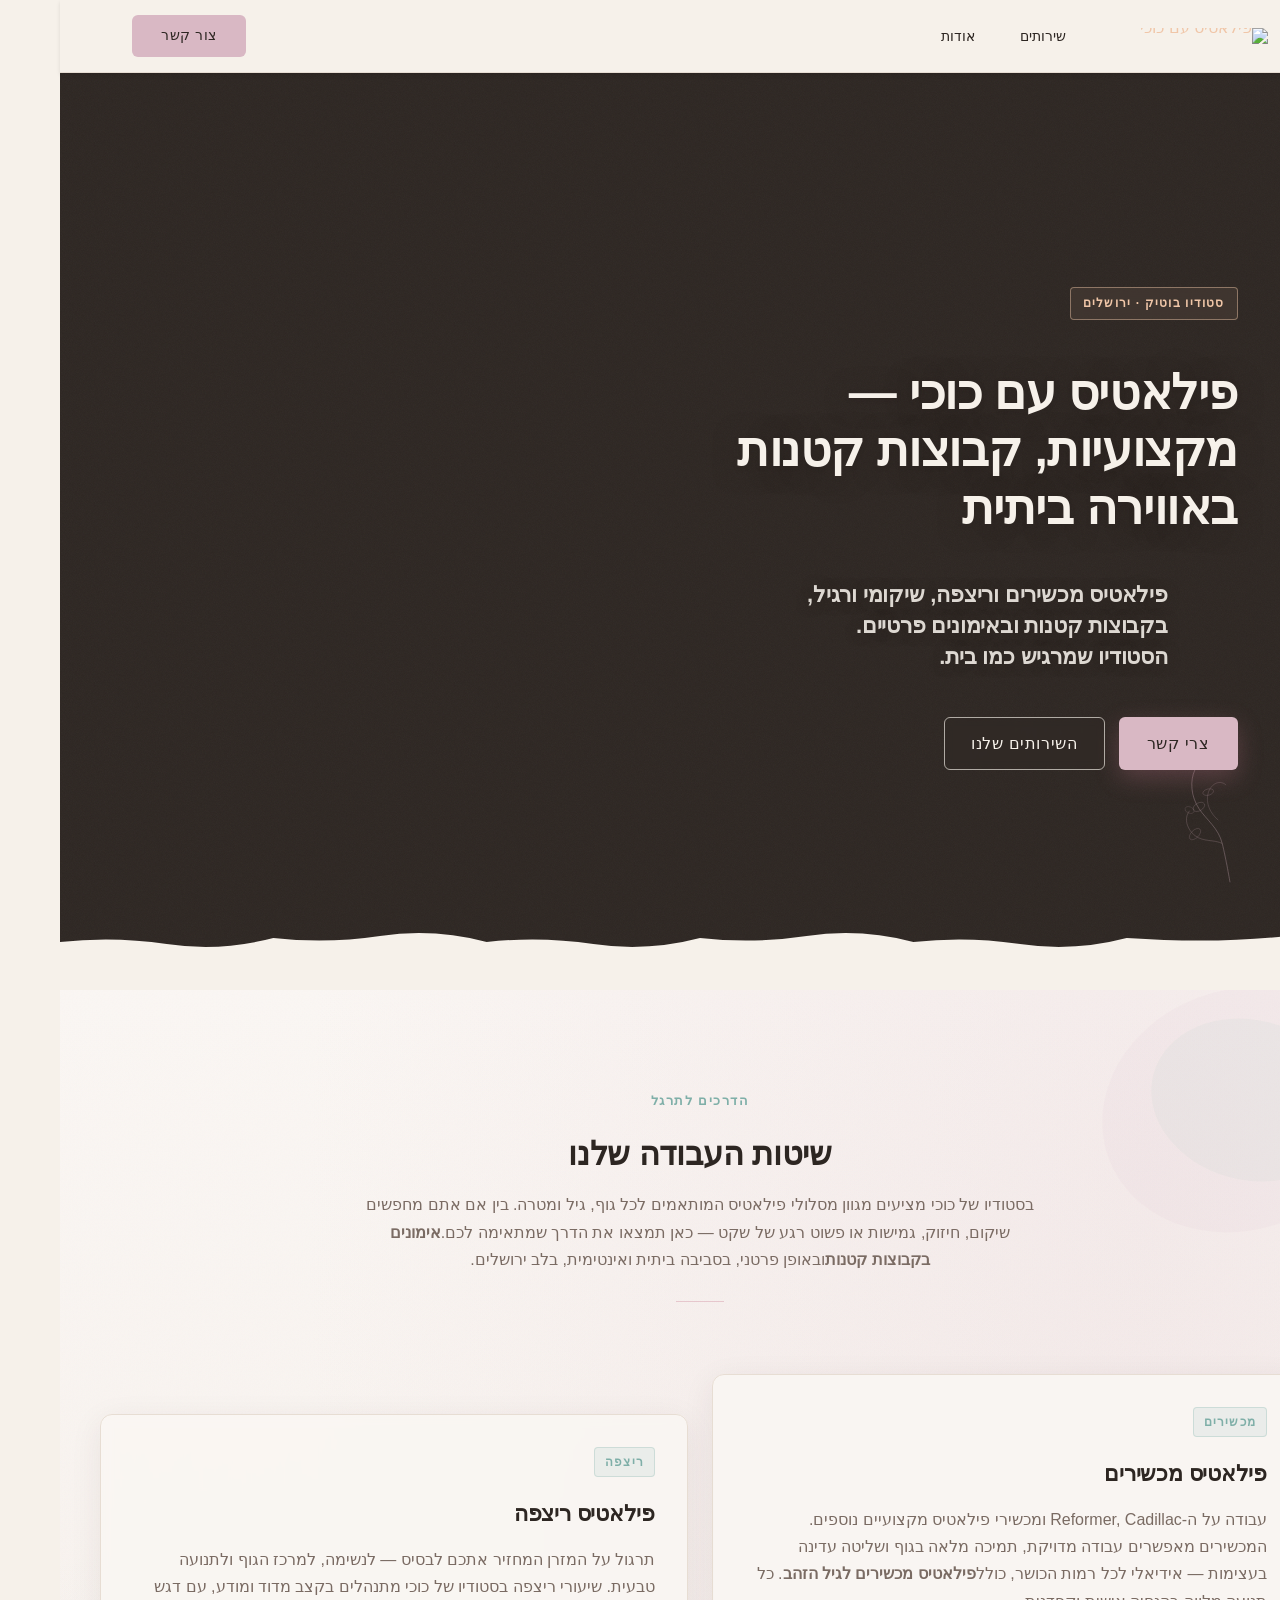
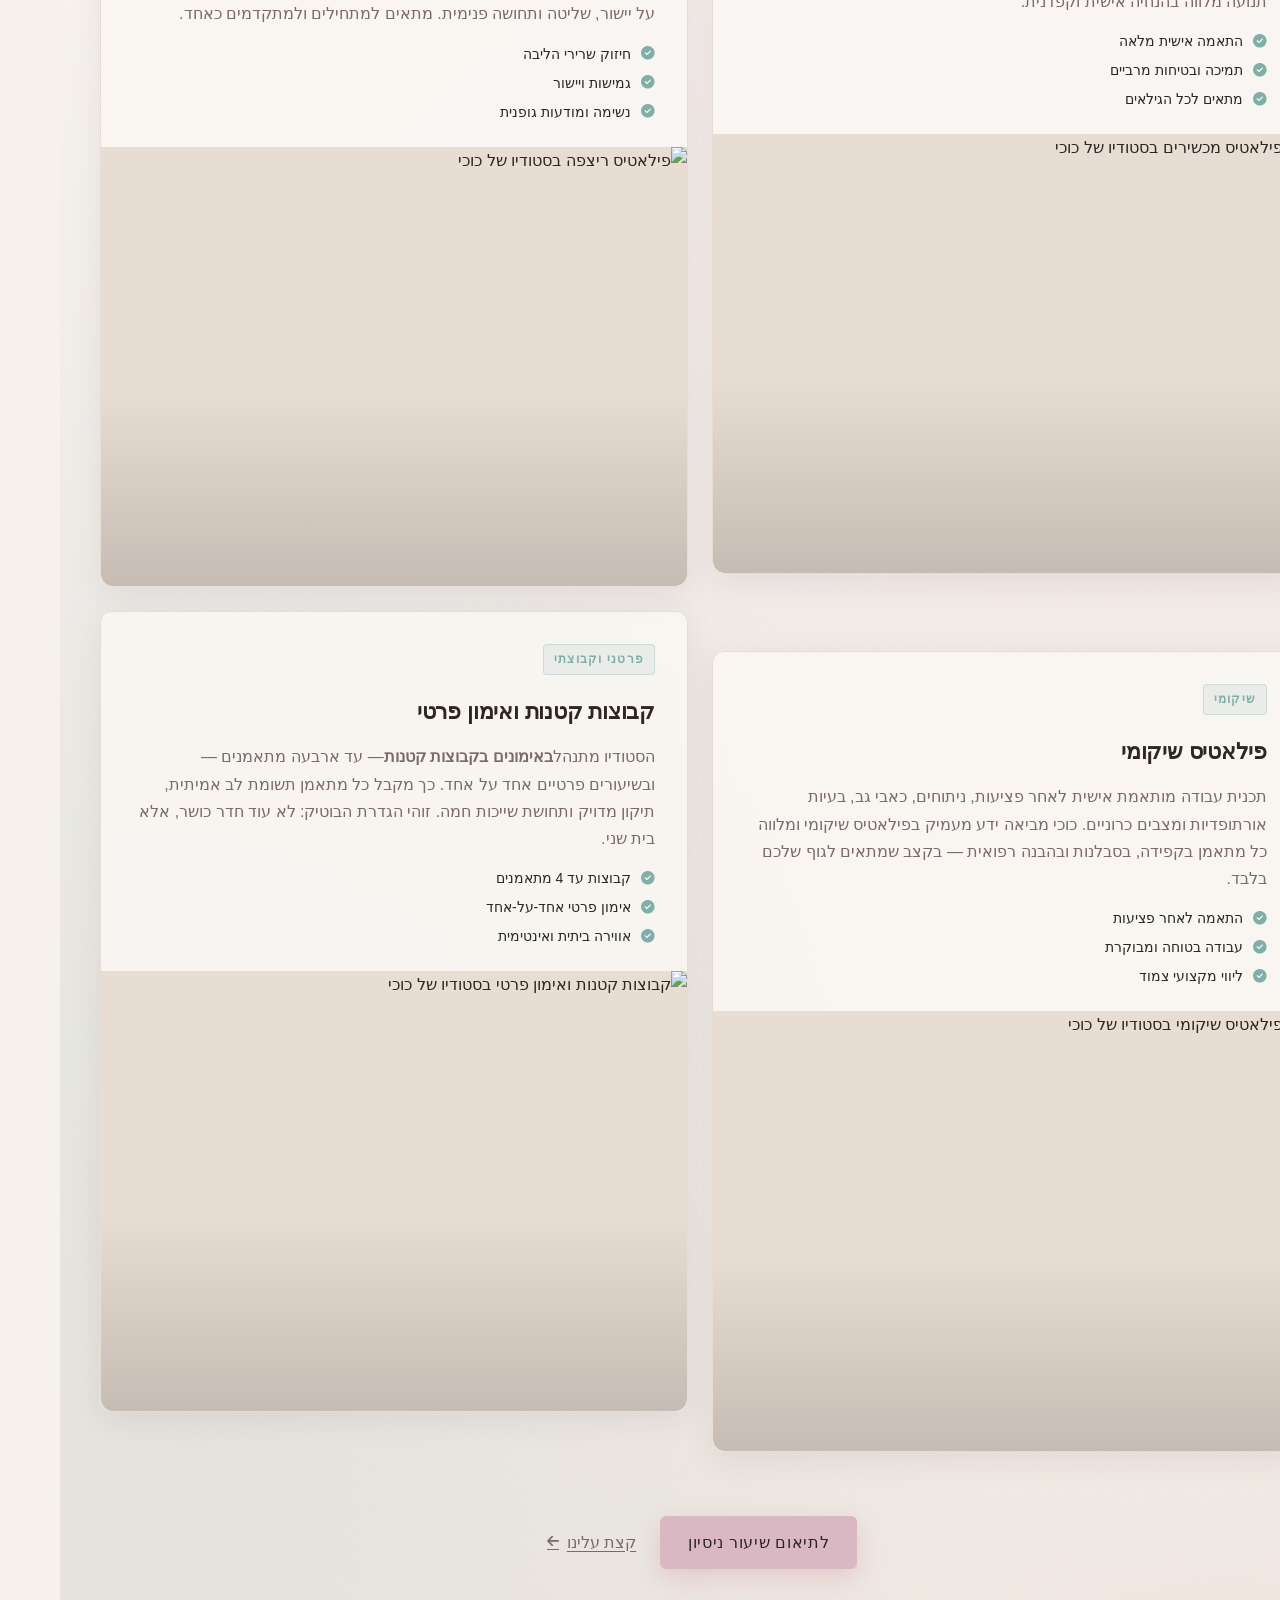
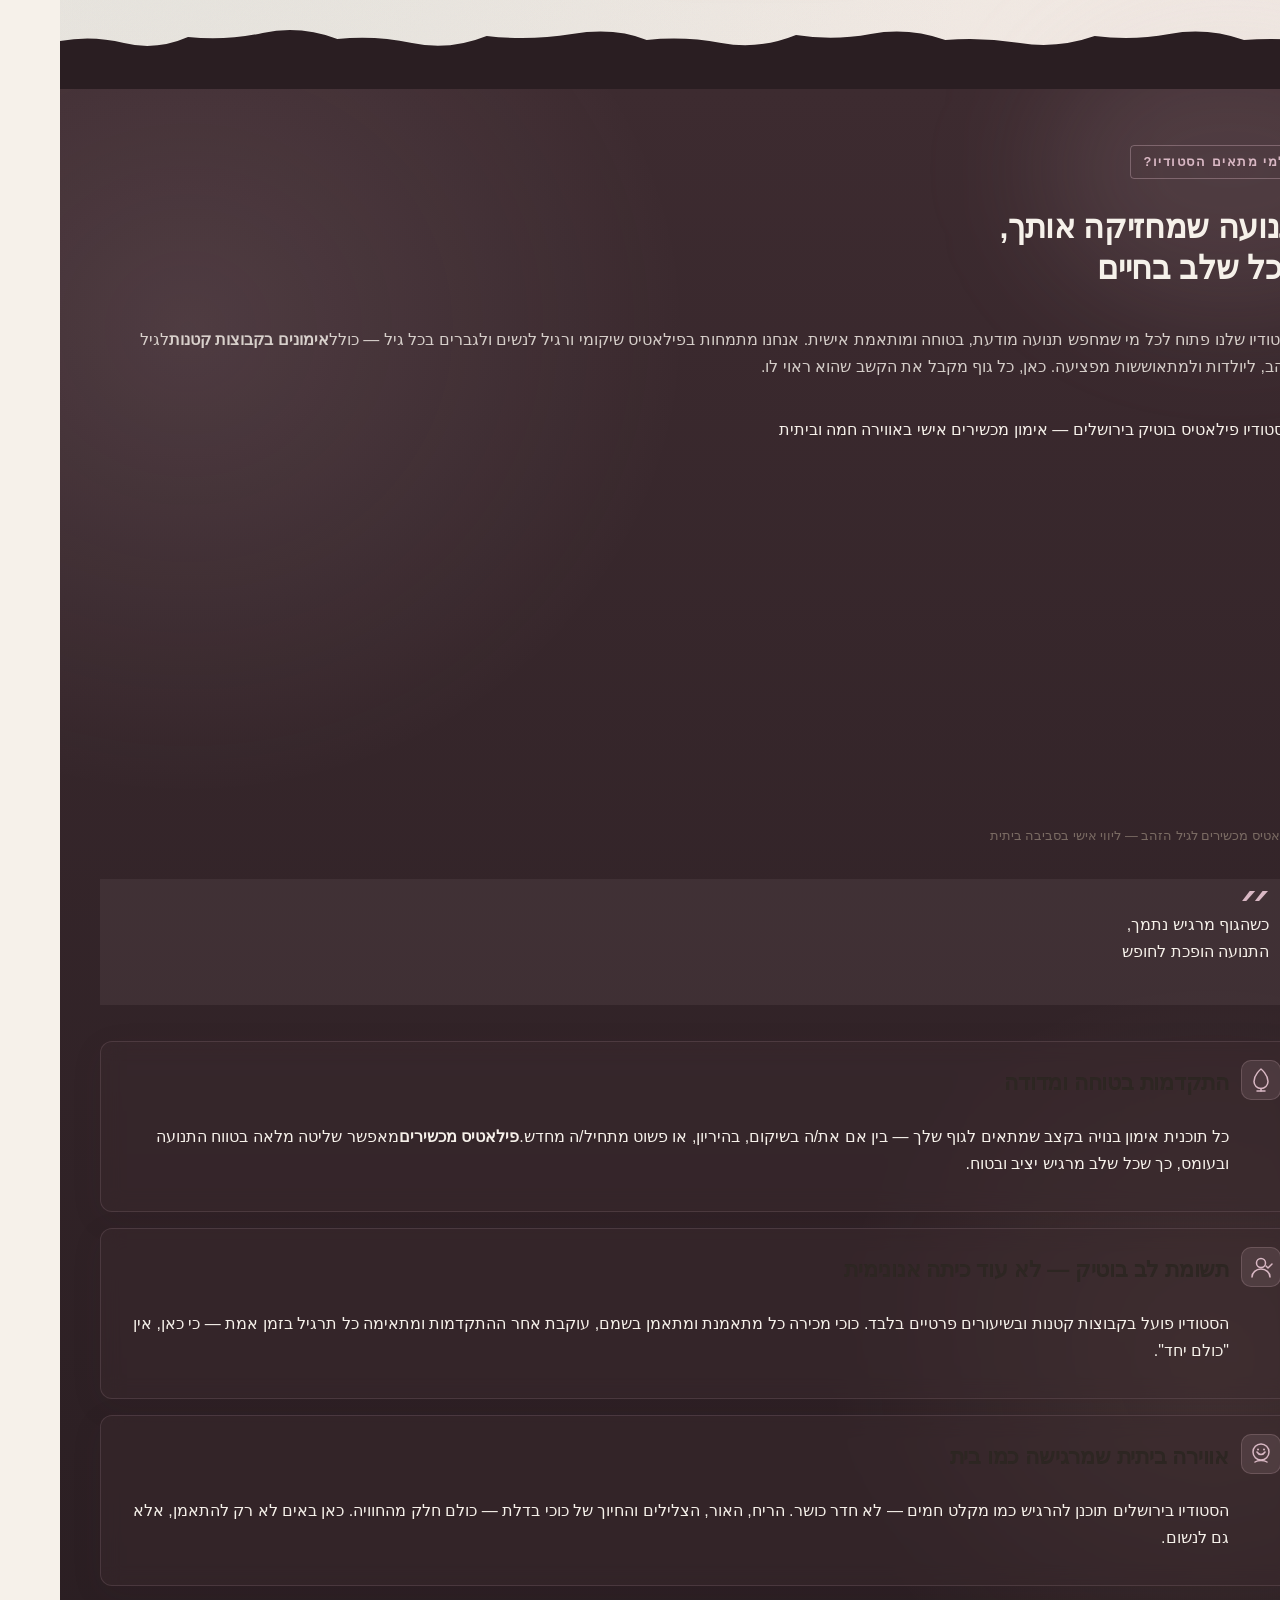
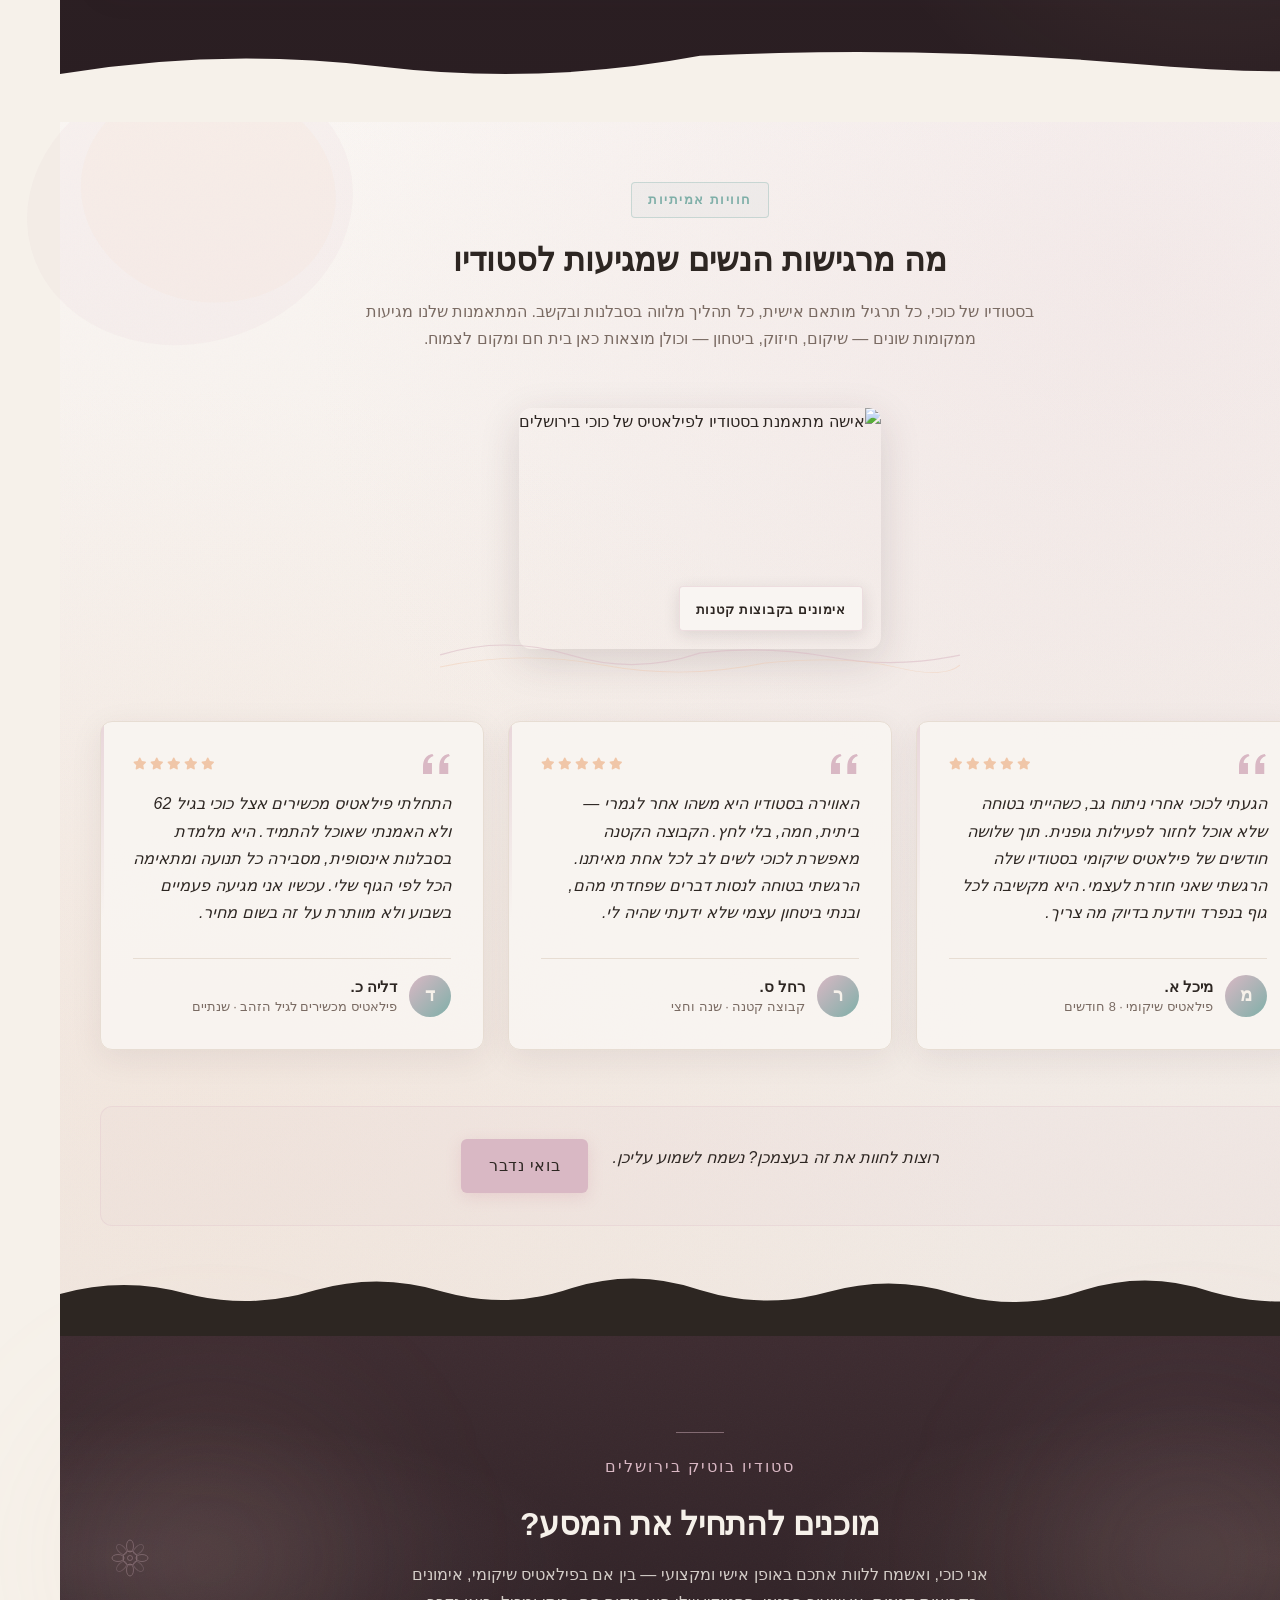
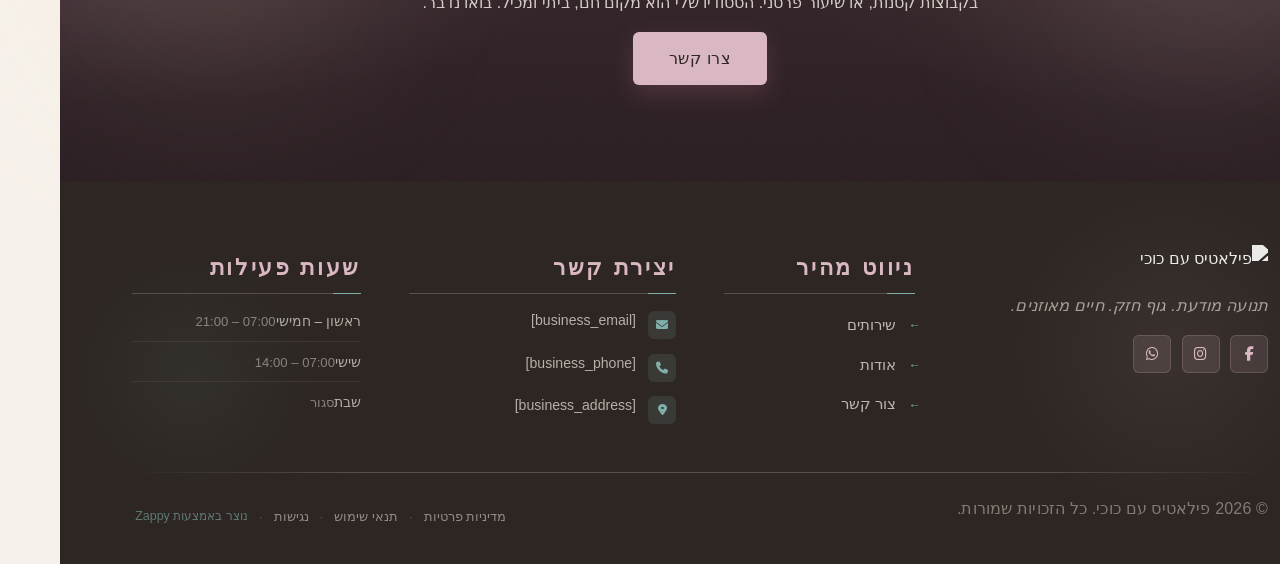
==== commit 2692c385: "Background sync: Progressive GitHub Sync" ====
--- a/public/index.html
+++ b/public/index.html
@@ -1 +1 @@
-<!doctype html><html dir="rtl" lang="he"><head><meta charset="UTF-8"><meta content="width=device-width,initial-scale=1" name="viewport"><meta content="index, follow" name="robots"><title>תרגישי את ההבדל מהאימון הראשון — פילאטיס עם כוכי</title><meta content="סטודיו פילאטיס בוטיק בירושלים עם אווירה חמה וביתית. אימונים בקבוצות קטנות ואישיות, פילאטיס מכשירים ומזרן, לכל גיל ורמה. הצטרפי אלינו והרגישי את השינוי!" name="description"><meta content="אימונים בקבוצות קטנות, פילאטיס ירושלים, סטודיו פילאטיס בוטיק, פילאטיס מכשירים, כושר ובריאות ירושלים" name="keywords"><link href="/assets/favicon.ico" rel="icon" type="image/x-icon"><link href="/assets/favicon-16x16.png" rel="icon" type="image/png" sizes="16x16"><link href="/assets/favicon-32x32.png" rel="icon" type="image/png" sizes="32x32"><link href="/assets/favicon-48x48.png" rel="icon" type="image/png" sizes="48x48"><link href="/assets/favicon-192x192.png" rel="icon" type="image/png" sizes="192x192"><link href="/assets/favicon-512x512.png" rel="icon" type="image/png" sizes="512x512"><link href="/assets/apple-touch-icon.png" rel="apple-touch-icon"><script>!function(){"use strict";var t="17ea8306-6d64-4c92-93c5-bcff734a2c59",e="https://api.zappy5.com/api/analytics/track",a=18e5,n=2592e6,o=!0,i=!0,r=!0;var s=function(){var e="zappy_visitor_"+t,a=null;try{if(a=localStorage.getItem(e)){var o=JSON.parse(a),i=Date.now();if(i-o.created<n)return o.lastSeen=i,localStorage.setItem(e,JSON.stringify(o)),o.id}}catch(t){console.warn("Zappy Analytics: LocalStorage not available")}var r="zv_"+Date.now()+"_"+Math.random().toString(36).substr(2,9);try{localStorage.setItem(e,JSON.stringify({id:r,created:Date.now(),lastSeen:Date.now()}))}catch(t){}return r}(),c=function(){var e="zappy_session_"+t,n=null;try{if(n=sessionStorage.getItem(e)){var o=JSON.parse(n),i=Date.now();if(i-o.timestamp<a)return o.timestamp=i,sessionStorage.setItem(e,JSON.stringify(o)),o.id}}catch(t){console.warn("Zappy Analytics: SessionStorage not available")}var r="zs_"+Date.now()+"_"+Math.random().toString(36).substr(2,9);try{sessionStorage.setItem(e,JSON.stringify({id:r,timestamp:Date.now()}))}catch(t){}return r}();function l(a,n){n=n||{};var o={website_id:t,event_type:a,page_path:window.location.pathname,referrer:document.referrer||"direct",visitor_id:s,session_id:c,metadata:n};if(navigator.sendBeacon){var i=new Blob([JSON.stringify(o)],{type:"application/json"});navigator.sendBeacon(e,i)}else fetch(e,{method:"POST",headers:{"Content-Type":"application/json"},body:JSON.stringify(o),keepalive:!0}).catch(function(t){console.warn("Zappy Analytics: Failed to track event",t)})}o&&l("pageview",{title:document.title,url:window.location.href}),i&&document.addEventListener("click",function(t){var e=t.target;if("BUTTON"===e.tagName||e.closest("button")){var a="BUTTON"===e.tagName?e:e.closest("button");l("click",{element:"button",text:a.textContent.trim().substring(0,100),id:a.id||null,class:a.className||null})}else if("A"===e.tagName||e.closest("a")){var n="A"===e.tagName?e:e.closest("a");l("navigation",{element:"link",text:n.textContent.trim().substring(0,100),href:n.href,external:n.hostname!==window.location.hostname})}},!0),r&&document.addEventListener("submit",function(t){var e=t.target;l("form_submit",{form_id:e.id||null,form_name:e.name||null,form_action:e.action||null,form_method:e.method||"GET"})},!0);var d=Date.now();window.addEventListener("beforeunload",function(){l("page_unload",{time_on_page:Math.floor((Date.now()-d)/1e3),page_path:window.location.pathname})}),window.zappyAnalytics={track:l,getVisitorId:function(){return s},getSessionId:function(){return c}}}()</script><meta content="תרגישי את ההבדל מהאימון הראשון — פילאטיס עם כוכי" property="og:title"><meta content="סטודיו פילאטיס בוטיק בירושלים עם אווירה חמה וביתית. אימונים בקבוצות קטנות ואישיות, פילאטיס מכשירים ומזרן, לכל גיל ורמה. הצטרפי אלינו והרגישי את השינוי!" property="og:description"><meta content="summary_large_image" name="twitter:card"><meta content="תרגישי את ההבדל מהאימון הראשון — פילאטיס עם כוכי" name="twitter:title"><meta content="סטודיו פילאטיס בוטיק בירושלים עם אווירה חמה וביתית. אימונים בקבוצות קטנות ואישיות, פילאטיס מכשירים ומזרן, לכל גיל ורמה. הצטרפי אלינו והרגישי את השינוי!" name="twitter:description"><meta content="website" property="og:type"><meta content="he_IL" property="og:locale"><link href="https://cdnjs.cloudflare.com/ajax/libs/font-awesome/6.4.0/css/all.min.css" rel="stylesheet"><link href="/assets/favicon.ico" rel="icon" type="image/x-icon"><link href="/assets/favicon-16x16.png" rel="icon" type="image/png" sizes="16x16"><link href="/assets/favicon-32x32.png" rel="icon" type="image/png" sizes="32x32"><link href="/assets/favicon-48x48.png" rel="icon" type="image/png" sizes="48x48"><link href="/assets/favicon-192x192.png" rel="icon" type="image/png" sizes="192x192"><link href="/assets/favicon-512x512.png" rel="icon" type="image/png" sizes="512x512"><link href="/assets/apple-touch-icon.png" rel="apple-touch-icon"><link href="https://cdn.jsdelivr.net/npm/vanilla-cookieconsent@3/dist/cookieconsent.css" rel="stylesheet"><script src="https://cdn.jsdelivr.net/npm/vanilla-cookieconsent@3/dist/cookieconsent.umd.js"></script><script src="https://cdn.jsdelivr.net/gh/mickidum/acc_toolbar/acctoolbar/acctoolbar.min.js"></script><link href="/styles.css" rel="stylesheet"><style id="zappy-dropdown-submenu-styles">#navMenu li:has(.sub-menu),.nav-menu li:has(.sub-menu),.navbar li:has(.sub-menu),nav li:has(.sub-menu){position:relative}#navMenu .sub-menu,.nav-menu .sub-menu,.navbar .sub-menu,nav .sub-menu{display:block!important;position:absolute!important;top:100%;left:0;min-width:220px;background:#fff;border-radius:8px;box-shadow:0 8px 25px rgba(0,0,0,.15);padding:8px 0;opacity:0;visibility:hidden;transform:translateY(10px);transition:all .3s ease;z-index:1000;list-style:none;pointer-events:none}#navMenu li:hover>.sub-menu,.nav-menu li:hover>.sub-menu,.navbar li:hover>.sub-menu,nav li:hover>.sub-menu{opacity:1!important;visibility:visible!important;transform:translateY(0)!important;pointer-events:auto!important}.sub-menu li{list-style:none;margin:0;padding:0}.sub-menu a{display:block!important;padding:10px 16px!important;color:var(--text-dark,#333)!important;font-weight:500;text-decoration:none;white-space:nowrap;transition:background-color .2s}.sub-menu .zappy-nav-child>a{padding-left:28px!important;font-size:.9em!important;opacity:.85!important}[dir=rtl] .sub-menu .zappy-nav-child>a,html[lang=ar] .sub-menu .zappy-nav-child>a,html[lang=he] .sub-menu .zappy-nav-child>a{padding-left:10px!important;padding-right:28px!important}.sub-menu .zappy-nav-parent>a{font-weight:600!important}.sub-menu a:hover{background-color:#f5f5f5}[dir=rtl] .nav-menu .sub-menu,[dir=rtl] .navbar .sub-menu,[dir=rtl] nav .sub-menu,html[lang=ar] .nav-menu .sub-menu,html[lang=ar] .navbar .sub-menu,html[lang=ar] nav .sub-menu,html[lang=he] .nav-menu .sub-menu,html[lang=he] .navbar .sub-menu,html[lang=he] nav .sub-menu{left:auto!important;right:0!important}.sub-menu:empty,.sub-menu:not(:has(li)):not(:has(> a)),.sub-menu:not(:has(li:not(.zappy-hidden-menu-item))):not(:has(> a)){display:none!important;opacity:0!important;visibility:hidden!important;pointer-events:none!important}li:has(.menu-group-title):hover>.sub-menu{opacity:1!important;visibility:visible!important;transform:translateY(0)!important;pointer-events:auto!important}#navMenu>li>.menu-group-title,.nav-menu>li>.menu-group-title{display:inline-block;padding:.5rem 1rem;cursor:default;user-select:none}@media (max-width:768px){#navMenu .sub-menu,.nav-menu .sub-menu,.navbar .sub-menu,nav .sub-menu{position:static!important;transform:none!important;box-shadow:none!important;background:0 0!important;max-height:0;overflow:hidden;opacity:0;visibility:hidden;transition:max-height .3s ease,opacity .3s ease;padding:0!important;border-radius:0!important}#navMenu .sub-menu.mobile-expanded,.nav-menu .sub-menu.mobile-expanded,.navbar .sub-menu.mobile-expanded{max-height:none!important;overflow-y:visible!important;opacity:1!important;visibility:visible!important;padding:8px 0 8px 16px!important}[dir=rtl] .sub-menu.mobile-expanded,html[lang=he] .sub-menu.mobile-expanded{padding:8px 16px 8px 0!important}#navMenu li:hover>.sub-menu,.nav-menu li:hover>.sub-menu,.navbar li:hover>.sub-menu,nav li:hover>.sub-menu{opacity:0;visibility:hidden;pointer-events:none}#navMenu li>.sub-menu.mobile-expanded,.nav-menu li>.sub-menu.mobile-expanded,.navbar li>.sub-menu.mobile-expanded,nav li>.sub-menu.mobile-expanded{opacity:1!important;visibility:visible!important;pointer-events:auto!important}#navMenu li:has(.sub-menu),.nav-menu li:has(.sub-menu),.navbar li:has(.sub-menu),nav li:has(.sub-menu){display:flex!important;flex-wrap:wrap!important;align-items:center!important;position:relative!important;min-height:44px!important}#navMenu li:has(.sub-menu)>a,.nav-menu li:has(.sub-menu)>a,.navbar li:has(.sub-menu)>a,nav li:has(.sub-menu)>a{flex:1!important;min-width:0!important}#navMenu li:has(.sub-menu)>.menu-group-title,.nav-menu li:has(.sub-menu)>.menu-group-title,.navbar li:has(.sub-menu)>.menu-group-title,nav li:has(.sub-menu)>.menu-group-title{flex:1!important;min-width:0!important;padding:0!important;line-height:inherit!important}#navMenu li:has(.sub-menu)>.sub-menu,.nav-menu li:has(.sub-menu)>.sub-menu,.navbar li:has(.sub-menu)>.sub-menu,nav li:has(.sub-menu)>.sub-menu{flex-basis:100%!important;width:100%!important}#navMenu li:has(.sub-menu)>a [class*=arrow],#navMenu li:has(.sub-menu)>a [class*=chevron],.nav-menu li:has(.sub-menu)>a .fa-angle-down,.nav-menu li:has(.sub-menu)>a .fa-chevron-down,.nav-menu li:has(.sub-menu)>a [class*=arrow],.nav-menu li:has(.sub-menu)>a [class*=chevron],nav li:has(.sub-menu)>a [class*=arrow],nav li:has(.sub-menu)>a [class*=chevron]{display:none!important;visibility:hidden!important}.mobile-submenu-toggle{display:flex!important;align-items:center!important;justify-content:center!important;width:44px!important;height:auto!important;background:0 0!important;border:none!important;cursor:pointer!important;color:var(--text-dark)!important;position:static!important;flex-shrink:0!important;align-self:stretch!important;z-index:2!important;padding:0!important;margin:0!important}.mobile-submenu-toggle::after{content:''!important;width:0!important;height:0!important;border-left:6px solid transparent!important;border-right:6px solid transparent!important;border-top:7px solid currentColor!important;transition:transform .3s ease!important}.mobile-submenu-toggle.expanded::after{transform:rotate(180deg)!important}.sub-menu a{padding:10px 0!important;display:block!important;color:var(--text-dark)!important;white-space:normal!important}.sub-menu .zappy-nav-child>a{padding-left:28px!important;font-size:.9em!important;opacity:.85!important}[dir=rtl] .sub-menu .zappy-nav-child>a,html[lang=ar] .sub-menu .zappy-nav-child>a,html[lang=he] .sub-menu .zappy-nav-child>a{padding-left:0!important;padding-right:28px!important}.sub-menu .zappy-nav-parent>a{font-weight:600!important}#navMenu.active,.nav-menu.active{max-width:100vw!important;overflow-x:hidden!important;box-sizing:border-box!important}.navbar .sub-menu li a,.zappy-products-dropdown .sub-menu a,nav.navbar .sub-menu li a{color:var(--text-dark)!important}}@media (min-width:769px){.mobile-submenu-toggle{display:none!important}}</style><style id="mobile-lang-menu-deployed-css">@media (max-width:768px){.lang-switcher,.nav-container .lang-switcher,.nav-cta-container .lang-switcher,.nav-ecommerce-icons .lang-switcher,.nav-icons-left .lang-switcher,.navbar .lang-switcher,.navbar .nav-cta-container .lang-switcher{display:none!important}.mobile-lang-menu{width:100%;border-top:1px solid rgba(128,128,128,.2);padding:8px 0 0 0;margin-top:8px}.mobile-lang-toggle{display:flex!important;align-items:center;justify-content:space-between;width:100%;padding:12px 16px;background:0 0;border:none;cursor:pointer;font-size:15px;color:inherit;font-family:inherit}.mobile-lang-toggle::after{content:'';display:inline-block;width:8px;height:8px;border-right:2px solid currentColor;border-bottom:2px solid currentColor;transform:rotate(45deg);transition:transform .3s ease;margin-left:8px}.mobile-lang-toggle.expanded::after{transform:rotate(-135deg)}.mobile-lang-options{max-height:0;overflow:hidden;transition:max-height .3s ease}.mobile-lang-options.expanded{max-height:300px}.mobile-lang-option{display:flex!important;align-items:center;gap:10px;padding:10px 24px;text-decoration:none;color:inherit;font-size:14px;font-family:inherit}.mobile-lang-option:hover{background:rgba(128,128,128,.1)}.mobile-lang-option.active{font-weight:600;opacity:.7;pointer-events:none}.mobile-lang-option img{width:20px;height:20px;border-radius:50%}}@media (min-width:769px){.mobile-lang-menu{display:none!important}}</style><style id="zappy-widget-visibility">#mic-access-tool-box,#mic-access-tool-general-button,#mic-init-access-tool #mic-access-tool-box,#mic-init-access-tool #mic-access-tool-general-button,#mic-init-access-tool .mic-access-tool-general-button,._access-icon,._access-menu,.mic-access-tool-box,.mic-access-tool-general-button,div[id*=mic-access-tool-box]{display:none!important;visibility:hidden!important;opacity:0!important;pointer-events:none!important}</style></head><body><nav class="navbar" dir="rtl"><button aria-label="Menu" class="mobile-toggle" id="mobileToggle"><svg viewBox="0 0 24 24" fill="none" height="24" width="24" class="hamburger-icon"><path d="M3 12h18M3 6h18M3 18h18" stroke="currentColor" stroke-width="2" stroke-linecap="round"></path></svg><svg viewBox="0 0 24 24" fill="none" height="24" width="24" class="close-icon" style="display:none"><path d="M18 6L6 18M6 6l12 12" stroke="currentColor" stroke-width="2" stroke-linecap="round"></path></svg></button><button aria-label="Call" class="phone-header-btn" data-phone="[business_phone]"><svg viewBox="0 0 24 24" fill="currentColor" height="20" width="20"><path d="M22 16.92v3a2 2 0 0 1-2.18 2 19.79 19.79 0 0 1-8.63-3.07 19.5 19.5 0 0 1-6-6 19.79 19.79 0 0 1-3.07-8.67A2 2 0 0 1 4.11 2h3a2 2 0 0 1 2 1.72 12.84 12.84 0 0 0 .7 2.81 2 2 0 0 1-.45 2.11L8.09 9.91a16 16 0 0 0 6 6l1.27-1.27a2 2 0 0 1 2.11-.45 12.84 12.84 0 0 0 2.81.7A2 2 0 0 1 22 16.92z"></path></svg></button><div class="nav-container"><div class="nav-right-group"><div class="nav-brand"><a href="/" class="logo-link"><img alt="פילאטיס עם כוכי" src="/assets/logo.webp" class="logo"></a></div><ul class="nav-menu" id="navMenu"><li><a href="/services">שירותים</a></li><li><a href="/about">אודות</a></li></ul></div><div class="nav-cta-container"><a href="/contact" class="nav-cta-btn">צור קשר</a></div></div></nav><script>window.addEventListener("load",function(){const e=document.querySelector(".navbar, nav, header");if(!e)return void console.log("[Navbar] Navbar element not found");let t=document.getElementById("mobileToggle")||document.querySelector(".mobile-toggle")||document.querySelector(".hamburger")||document.querySelector(".hamburger-menu")||document.querySelector(".menu-toggle")||document.querySelector(".burger-menu")||document.querySelector('[aria-label="Menu"]')||document.querySelector('[aria-label="תפריט"]');const o=document.querySelector(".phone-header-btn"),n=window.getComputedStyle(e);let r=n.backgroundColor;if(console.log("[Navbar] Initial navbar background:",r),"transparent"===r||"rgba(0, 0, 0, 0)"===r||r.startsWith("rgba")&&r.includes(", 0)")){const e=n.backgroundImage;if(e&&"none"!==e)console.log("[Navbar] Navbar has background image/gradient, using dark text"),r="rgb(240, 240, 240)";else{const e=window.getComputedStyle(document.body).backgroundColor;console.log("[Navbar] Navbar transparent, using body background:",e),r=e}}const i=r.match(/\d+/g);if(i&&i.length>=3){const e=(.299*parseInt(i[0])+.587*parseInt(i[1])+.114*parseInt(i[2]))/255;console.log("[Navbar] Mobile button colors preserved from Claude CSS (luminance:",e.toFixed(2)+")");const n=document.createElement("style");n.id="zappy-mobile-nav-fix";document.documentElement.lang;document.documentElement.dir,n.textContent='\n        /* Hide mobile buttons on desktop, show only on mobile */\n        @media (min-width: 769px) {\n          .mobile-toggle,\n          .phone-header-btn {\n            display: none !important;\n          }\n        }\n        \n        /* Show and position mobile buttons correctly on mobile */\n        @media (max-width: 768px) {\n          .mobile-toggle,\n          .phone-header-btn {\n            position: absolute !important;\n            top: 50% !important;\n            transform: translateY(-50%) !important;\n            z-index: 1001 !important;\n            display: flex !important;\n            align-items: center !important;\n            justify-content: center !important;\n            width: 36px !important;\n            height: 36px !important;\n            border-radius: 50% !important;\n            border: none !important;\n            cursor: pointer !important;\n            padding: 6px !important;\n            background: none !important;\n            color: var(--nav-text, var(--text-dark)) !important;\n          }\n          \n          /* LTR positioning (default): hamburger LEFT, phone RIGHT */\n          html:not([dir="rtl"]):not([lang="he"]):not([lang="ar"]) .mobile-toggle,\n          html[dir="ltr"] .mobile-toggle {\n            left: 12px !important;\n            right: auto !important;\n          }\n          html:not([dir="rtl"]):not([lang="he"]):not([lang="ar"]) .phone-header-btn,\n          html[dir="ltr"] .phone-header-btn {\n            right: 12px !important;\n            left: auto !important;\n          }\n          \n          /* RTL positioning: hamburger RIGHT, phone LEFT */\n          html[dir="rtl"] .mobile-toggle,\n          html[lang="he"] .mobile-toggle,\n          html[lang="ar"] .mobile-toggle {\n            right: 12px !important;\n            left: auto !important;\n          }\n          html[dir="rtl"] .phone-header-btn,\n          html[lang="he"] .phone-header-btn,\n          html[lang="ar"] .phone-header-btn {\n            left: 12px !important;\n            right: auto !important;\n          }\n          \n          /* CRITICAL: Ensure nav-container has min-height on mobile */\n          /* All children are positioned absolutely/fixed on mobile, so height:auto collapses to 0 */\n          .nav-container {\n            min-height: 70px !important;\n            position: relative !important;\n          }\n          \n          /* Ensure SVG icons are properly sized and inherit color */\n          .mobile-toggle svg,\n          .phone-header-btn svg {\n            width: 24px !important;\n            height: 24px !important;\n            /* Don\'t force display - let JavaScript control hamburger/close toggle */\n          }\n          \n          /* Reset nav-cta-container on mobile - remove desktop box-shadow/padding */\n          /* that creates a visible ghost box when CTA button is hidden */\n          .nav-cta-container {\n            box-shadow: none !important;\n            padding: 0 !important;\n          }\n          \n          /* Hide nav-cta-container entirely on mobile when there\'s no lang-switcher */\n          /* (only the CTA button is inside, and it\'s hidden on mobile) */\n          .nav-cta-container:not(:has(.lang-switcher)) {\n            display: none !important;\n          }\n          \n          /* CRITICAL: Prevent hero image fade gradient from bleeding over headline text */\n          /* The .image-fade-gradient has bottom: -30px (extends below parent) */\n          /* On mobile stacked layout, this overlaps the h1 text below the image */\n          .hero-image-column {\n            overflow: hidden !important;\n          }\n          .image-fade-gradient {\n            bottom: 0 !important;\n          }\n          \n          /* Hide desktop language switcher on mobile - hamburger menu handles it */\n          /* High specificity to override stored CSS */\n          .lang-switcher,\n          .nav-cta-container .lang-switcher,\n          .nav-container .lang-switcher,\n          .navbar .lang-switcher,\n          .navbar .nav-cta-container .lang-switcher {\n            display: none !important;\n          }\n        }\n      ';const r=document.getElementById("zappy-mobile-nav-fix");r&&r.remove(),document.head.appendChild(n),console.log("[Navbar] Critical CSS injected for mobile nav positioning");const l=window.innerWidth<=768;if(t){const e=t.querySelector(".hamburger-icon"),o=t.querySelector(".close-icon");e&&(e.style.setProperty("width","24px","important"),e.style.setProperty("height","24px","important"),e.style.setProperty("display","block","important")),o&&(o.style.setProperty("width","24px","important"),o.style.setProperty("height","24px","important"),o.style.setProperty("display","none","important")),l?(t.style.setProperty("position","absolute","important"),t.style.setProperty("top","50%","important"),t.style.setProperty("transform","translateY(-50%)","important"),t.style.setProperty("z-index","1001","important"),t.style.removeProperty("left"),t.style.removeProperty("right"),console.log("[Navbar] Mobile toggle positioning applied (mobile viewport)")):(t.style.removeProperty("position"),t.style.removeProperty("top"),t.style.removeProperty("transform"),t.style.removeProperty("z-index"),t.style.removeProperty("left"),t.style.removeProperty("right"),console.log("[Navbar] Desktop viewport - cleared mobile toggle inline positioning"))}if(o){const e=o.querySelector("svg");e&&(e.style.width="24px",e.style.height="24px",e.setAttribute("width","24"),e.setAttribute("height","24")),l?(o.style.setProperty("position","absolute","important"),o.style.setProperty("top","50%","important"),o.style.setProperty("transform","translateY(-50%)","important"),o.style.setProperty("z-index","1001","important"),o.style.removeProperty("left"),o.style.removeProperty("right"),console.log("[Navbar] Phone button positioning applied (mobile viewport)")):(o.style.removeProperty("position"),o.style.removeProperty("top"),o.style.removeProperty("transform"),o.style.removeProperty("z-index"),o.style.removeProperty("left"),o.style.removeProperty("right"),console.log("[Navbar] Desktop viewport - cleared phone button inline positioning"))}}else console.log("[Navbar] Could not parse background color:",r);t=document.getElementById("mobileToggle")||document.querySelector(".mobile-toggle")||document.querySelector(".hamburger")||document.querySelector(".hamburger-menu")||document.querySelector(".menu-toggle")||document.querySelector(".burger-menu")||document.querySelector('[aria-label="Menu"]')||document.querySelector('[aria-label="תפריט"]');const l=document.getElementById("navMenu")||document.querySelector(".nav-menu")||document.querySelector(".nav-links")||document.querySelector("nav ul:not(.submenu)");if(!t||!l)return void console.log("[Navbar] Mobile toggle or menu not found:",{toggle:!!t,menu:!!l});l.id||(l.id="navMenu"),console.log("[Navbar] Initializing mobile menu...");const a=t.cloneNode(!0);t.parentNode.replaceChild(a,t),a.addEventListener("click",function(e){e.preventDefault(),e.stopPropagation();const t=this.querySelector(".hamburger-icon"),o=this.querySelector(".close-icon");l.classList.contains("active")?(l.classList.remove("active"),t&&t.style.setProperty("display","block","important"),o&&o.style.setProperty("display","none","important"),document.body.style.overflow="",console.log("[Navbar] Menu closed")):(l.classList.add("active"),t&&t.style.setProperty("display","none","important"),o&&o.style.setProperty("display","block","important"),document.body.style.overflow="hidden",console.log("[Navbar] Menu opened"))}),l.querySelectorAll("a").forEach(function(e){e.addEventListener("click",function(){if("#"===this.getAttribute("href"))return;const e=a.querySelector(".hamburger-icon"),t=a.querySelector(".close-icon");l.classList.remove("active"),e&&e.style.setProperty("display","block","important"),t&&t.style.setProperty("display","none","important"),document.body.style.overflow="",console.log("[Navbar] Menu closed (link clicked)")})});var s=l.querySelectorAll(".dropdown-toggle");s.forEach(function(e){e.addEventListener("click",function(e){e.preventDefault(),e.stopPropagation();var t=this.closest(".nav-dropdown");t&&(t.parentNode.querySelectorAll(".nav-dropdown.open").forEach(function(e){e!==t&&e.classList.remove("open")}),t.classList.toggle("open"),console.log("[Navbar] Dropdown toggled:",t.classList.contains("open")?"open":"closed"))})}),document.addEventListener("click",function(e){e.target.closest(".nav-dropdown")||document.querySelectorAll(".nav-dropdown.open").forEach(function(e){e.classList.remove("open")})}),console.log("[Navbar] Dropdown handlers initialized for "+s.length+" dropdowns"),o&&o.addEventListener("click",function(){const e=document.querySelectorAll('a[href^="tel:"]'),t=e.length>0?e[0].getAttribute("href").replace("tel:",""):"[business_phone]";window.location.href="tel:"+t,console.log("[Navbar] Phone button clicked")}),console.log("[Navbar] Mobile menu initialized successfully");const p=function(){const e=document.querySelector(".whatsapp-float");e&&(window.innerWidth>=769?(e.style.setProperty("display","none","important"),e.style.setProperty("visibility","hidden","important"),e.style.setProperty("opacity","0","important"),e.style.setProperty("pointer-events","none","important"),console.log("[WhatsApp] Button hidden on desktop")):(e.style.removeProperty("display"),e.style.removeProperty("visibility"),e.style.removeProperty("opacity"),e.style.removeProperty("pointer-events"),console.log("[WhatsApp] Button visible on mobile")))};let c;p(),window.addEventListener("resize",function(){clearTimeout(c),c=setTimeout(p,100)})})</script><main><section class="index-hero-section" data-layout-spec="בית-hero" dir="rtl" data-hero-type="fullscreen-scrim" id="index-hero-section"><div class="index-hero-bg"><img alt="מדריכת פילאטיס מלווה לקוחה בסטודיו בוטיק אינטימי בירושלים" src="/assets/site-index-hero-image-1.webp" data-context="A serene, cinematic boutique Pilates studio interior in Jerusalem. A warm, intimate space with natural light filtering through sheer curtains. A female instructor gently guides a client on a Pilates reformer machine. The atmosphere is home-like and personal — wooden floors, soft textured walls, linen tones, dusty mauve and muted teal accents. Editorial photography style, warm skin tones, soft grain, premium wellness magazine aesthetic. The subject is positioned toward the left side of the frame leaving open negative space on the right for text overlay." data-placeholder="index-hero-image-1" height="900" width="1440" data-element-id="img-1777369815444-j1th01v6z" data-element-type="image" data-hero-background="true" data-hero-bg="true"></div><div class="index-hero-scrim" aria-hidden="true"></div><div class="index-hero-grain" aria-hidden="true"></div><svg viewBox="0 0 180 220" xmlns="http://www.w3.org/2000/svg" aria-hidden="true" data-no-icon-edit="true" fill="none" class="index-hero-botanical"><path d="M90 210 C90 210 85 180 80 160 C75 140 60 130 50 115 C40 100 38 80 45 65 C52 50 65 48 75 55" stroke="#D9B8C4" stroke-width="1.2" fill="none" opacity="0.55"></path><path d="M80 160 C70 155 55 158 45 150 C35 142 30 128 38 118" stroke="#D9B8C4" stroke-width="1" fill="none" opacity="0.45"></path><path d="M75 130 C65 122 58 108 62 95 C66 82 78 78 85 85" stroke="#D9B8C4" stroke-width="1" fill="none" opacity="0.4"></path><ellipse cx="50" cy="113" fill="none" opacity="0.4" rx="8" ry="5" stroke="#D9B8C4" stroke-width="0.9" transform="rotate(-30 50 113)"></ellipse><ellipse cx="62" cy="94" fill="none" opacity="0.38" rx="7" ry="4" stroke="#D9B8C4" stroke-width="0.9" transform="rotate(-15 62 94)"></ellipse><ellipse cx="45" cy="148" fill="none" opacity="0.38" rx="9" ry="5" stroke="#D9B8C4" stroke-width="0.9" transform="rotate(-45 45 148)"></ellipse><ellipse cx="38" cy="117" fill="none" opacity="0.32" rx="6" ry="4" stroke="#D9B8C4" stroke-width="0.8" transform="rotate(20 38 117)"></ellipse></svg><div class="index-hero-content"><div class="index-hero-inner"><p><span class="index-hero-label">סטודיו בוטיק · ירושלים</span></p><h1 class="index-hero-h1">פילאטיס עם כוכי —<br>מקצועיות, קבוצות קטנות<br>באווירה ביתית</h1><h3 class="index-hero-subtitle" data-zappy-text-width="custom" style="outline:none;max-width:1239px;margin-left:auto;margin-right:auto">פילאטיס מכשירים וריצפה, שיקומי ורגיל,<br>בקבוצות קטנות ובאימונים פרטיים.<br>הסטודיו שמרגיש כמו בית.</h3><div class="index-hero-ctas"><a href="/contact" class="index-hero-btn-primary" data-element-id="btn-1777369815432-7v7ymfl0u" data-element-type="button" data-native-element="true">צרי קשר</a><a href="/services" class="index-hero-btn-secondary" data-element-id="btn-1777369815432-bo2n2185u" data-element-type="button" data-native-element="true">השירותים שלנו</a></div></div></div><div class="index-hero-divider-wrapper"><svg viewBox="0 0 1440 90" xmlns="http://www.w3.org/2000/svg" aria-hidden="true" data-no-icon-edit="true" preserveAspectRatio="none"><path d="M0,90 L0,42 Q60,36 120,44 T240,38 Q300,44 360,36 T480,42 Q540,36 600,44 T720,38 Q780,44 840,36 T960,42 Q1020,36 1080,44 T1200,38 Q1300,44 1380,36 L1440,40 L1440,90 Z" fill="#F6F1EA"></path></svg></div></section><section class="index-services-section" data-layout-spec="בית-services" dir="rtl"><div class="index-services-texture" aria-hidden="true"></div><div class="index-services-blob" aria-hidden="true"><svg viewBox="0 0 320 320" xmlns="http://www.w3.org/2000/svg" aria-hidden="true" data-no-icon-edit="true" height="320" width="320"><ellipse cx="160" cy="160" fill="#D9B8C4" opacity="0.13" rx="140" ry="120" transform="rotate(-20 160 160)"></ellipse><ellipse cx="170" cy="150" fill="#7FAFA8" opacity="0.09" rx="100" ry="80" transform="rotate(15 170 150)"></ellipse></svg></div><div class="index-services-container"><div class="index-services-intro"><span class="index-services-eyebrow">הדרכים לתרגל</span><h2 class="index-services-heading">שיטות העבודה שלנו</h2><p class="index-services-intro-text">בסטודיו של כוכי מציעים מגוון מסלולי פילאטיס המותאמים לכל גוף, גיל ומטרה. בין אם אתם מחפשים שיקום, חיזוק, גמישות או פשוט רגע של שקט — כאן תמצאו את הדרך שמתאימה לכם.<strong>אימונים בקבוצות קטנות</strong>ובאופן פרטני, בסביבה ביתית ואינטימית, בלב ירושלים.</p><div class="index-services-divider-line" aria-hidden="true"></div></div><div class="index-services-grid"><article class="index-services-card index-services-card--elevated"><div class="index-services-card-content"><div class="index-services-card-tag">מכשירים</div><h3 class="index-services-card-title">פילאטיס מכשירים</h3><p class="index-services-card-text">עבודה על ה-Reformer, Cadillac ומכשירי פילאטיס מקצועיים נוספים. המכשירים מאפשרים עבודה מדויקת, תמיכה מלאה בגוף ושליטה עדינה בעצימות — אידיאלי לכל רמות הכושר, כולל<strong>פילאטיס מכשירים לגיל הזהב</strong>. כל תנועה מלווה בהנחיה אישית וקפדנית.</p><ul class="index-services-card-list"><li><i class="fa-solid fa-circle-check" aria-hidden="true"></i><span>התאמה אישית מלאה</span></li><li><i class="fa-solid fa-circle-check" aria-hidden="true"></i><span>תמיכה ובטיחות מרביים</span></li><li><i class="fa-solid fa-circle-check" aria-hidden="true"></i><span>מתאים לכל הגילאים</span></li></ul></div><figure class="index-services-card-figure"><img alt="פילאטיס מכשירים בסטודיו של כוכי" src="/assets/site-index-services-image-1.webp" data-context="Intimate boutique Pilates studio in Jerusalem, a woman practicing on a Reformer machine with careful attention, warm cream and wood tones, soft natural light, documentary style photography, calm and elegant atmosphere" data-placeholder="index-services-image-1" height="400" width="600"><div class="index-services-card-figure-overlay" aria-hidden="true"></div></figure></article><article class="index-services-card index-services-card--lowered"><div class="index-services-card-content"><div class="index-services-card-tag">ריצפה</div><h3 class="index-services-card-title">פילאטיס ריצפה</h3><p class="index-services-card-text">תרגול על המזרן המחזיר אתכם לבסיס — לנשימה, למרכז הגוף ולתנועה טבעית. שיעורי ריצפה בסטודיו של כוכי מתנהלים בקצב מדוד ומודע, עם דגש על יישור, שליטה ותחושה פנימית. מתאים למתחילים ולמתקדמים כאחד.</p><ul class="index-services-card-list"><li><i class="fa-solid fa-circle-check" aria-hidden="true"></i><span>חיזוק שרירי הליבה</span></li><li><i class="fa-solid fa-circle-check" aria-hidden="true"></i><span>גמישות ויישור</span></li><li><i class="fa-solid fa-circle-check" aria-hidden="true"></i><span>נשימה ומודעות גופנית</span></li></ul></div><figure class="index-services-card-figure"><img alt="פילאטיס ריצפה בסטודיו של כוכי" src="/assets/site-index-services-image-2.webp" data-context="Woman practicing mat Pilates on a yoga mat in a warm cozy boutique studio in Jerusalem, soft natural light, wooden floors, intimate and home-like atmosphere, documentary wellness photography" data-placeholder="index-services-image-2" height="400" width="600"><div class="index-services-card-figure-overlay" aria-hidden="true"></div></figure></article><article class="index-services-card index-services-card--lowered"><div class="index-services-card-content"><div class="index-services-card-tag">שיקומי</div><h3 class="index-services-card-title">פילאטיס שיקומי</h3><p class="index-services-card-text">תכנית עבודה מותאמת אישית לאחר פציעות, ניתוחים, כאבי גב, בעיות אורתופדיות ומצבים כרוניים. כוכי מביאה ידע מעמיק בפילאטיס שיקומי ומלווה כל מתאמן בקפידה, בסבלנות ובהבנה רפואית — בקצב שמתאים לגוף שלכם בלבד.</p><ul class="index-services-card-list"><li><i class="fa-solid fa-circle-check" aria-hidden="true"></i><span>התאמה לאחר פציעות</span></li><li><i class="fa-solid fa-circle-check" aria-hidden="true"></i><span>עבודה בטוחה ומבוקרת</span></li><li><i class="fa-solid fa-circle-check" aria-hidden="true"></i><span>ליווי מקצועי צמוד</span></li></ul></div><figure class="index-services-card-figure"><img alt="פילאטיס שיקומי בסטודיו של כוכי" src="/assets/site-index-services-image-3.webp" data-context="Rehabilitative Pilates session in a warm boutique studio, instructor guiding a client gently on equipment with careful hands-on support, soft lighting, calm healing atmosphere, documentary style" data-placeholder="index-services-image-3" height="400" width="600"><div class="index-services-card-figure-overlay" aria-hidden="true"></div></figure></article><article class="index-services-card index-services-card--elevated"><div class="index-services-card-content"><div class="index-services-card-tag">פרטני וקבוצתי</div><h3 class="index-services-card-title">קבוצות קטנות ואימון פרטי</h3><p class="index-services-card-text">הסטודיו מתנהל<strong>באימונים בקבוצות קטנות</strong>— עד ארבעה מתאמנים — ובשיעורים פרטיים אחד על אחד. כך מקבל כל מתאמן תשומת לב אמיתית, תיקון מדויק ותחושת שייכות חמה. זוהי הגדרת הבוטיק: לא עוד חדר כושר, אלא בית שני.</p><ul class="index-services-card-list"><li><i class="fa-solid fa-circle-check" aria-hidden="true"></i><span>קבוצות עד 4 מתאמנים</span></li><li><i class="fa-solid fa-circle-check" aria-hidden="true"></i><span>אימון פרטי אחד-על-אחד</span></li><li><i class="fa-solid fa-circle-check" aria-hidden="true"></i><span>אווירה ביתית ואינטימית</span></li></ul></div><figure class="index-services-card-figure"><img alt="קבוצות קטנות ואימון פרטי בסטודיו של כוכי" src="/assets/site-index-services-image-4.webp" data-context="Small intimate Pilates group session in a cozy boutique Jerusalem studio, two or three participants with instructor, warm home-like decor, natural light, personal attention, documentary wellness photography" data-placeholder="index-services-image-4" height="400" width="600"><div class="index-services-card-figure-overlay" aria-hidden="true"></div></figure></article></div><div class="index-services-cta"><a href="/contact" class="index-services-btn-primary">לתיאום שיעור ניסיון</a><a href="/about" class="index-services-btn-ghost">קצת עלינו<i class="fa-solid fa-arrow-right" aria-hidden="true"></i></a></div></div><div class="index-services-divider-wrapper"><svg viewBox="0 0 1200 90" xmlns="http://www.w3.org/2000/svg" aria-hidden="true" data-no-icon-edit="true" preserveAspectRatio="none"><path d="M0,90 L0,42 Q30,36 60,44 T120,38 Q155,42 190,34 T260,40 Q295,36 330,44 T400,37 Q440,42 480,35 T550,41 Q585,37 620,44 T690,36 Q725,42 760,35 T830,41 Q865,38 900,44 T970,37 Q1005,42 1040,35 T1110,41 Q1145,38 1200,44 L1200,90 Z" fill="#2A1E22"></path></svg></div></section><section class="index-benefits-section" data-layout-spec="בית-benefits" dir="rtl"><div class="index-benefits-grain" aria-hidden="true"></div><div class="index-benefits-blob index-benefits-blob--top" aria-hidden="true"></div><div class="index-benefits-blob index-benefits-blob--bottom" aria-hidden="true"></div><div class="index-benefits-container"><div class="index-benefits-start"><span class="index-benefits-label">למי מתאים הסטודיו?</span><h2 class="index-benefits-h2">תנועה שמחזיקה אותך,<br>בכל שלב בחיים</h2><p class="index-benefits-intro">הסטודיו שלנו פתוח לכל מי שמחפש תנועה מודעת, בטוחה ומותאמת אישית. אנחנו מתמחות בפילאטיס שיקומי ורגיל לנשים ולגברים בכל גיל — כולל<strong>אימונים בקבוצות קטנות</strong>לגיל הזהב, ליולדות ולמתאוששות מפציעה. כאן, כל גוף מקבל את הקשב שהוא ראוי לו.</p><figure class="index-benefits-figure"><img alt="סטודיו פילאטיס בוטיק בירושלים — אימון מכשירים אישי באווירה חמה וביתית" src="/assets/site-index-benefits-image-1.webp" data-context="Warm intimate boutique Pilates studio in Jerusalem with natural wood tones and soft warm lighting. A woman in her 50s-60s practicing gentle Pilates on a reformer machine with an instructor guiding her. The atmosphere is cozy and home-like, evoking safety, personal care and rehabilitation support. Soft cream and warm brown color palette." data-placeholder="index-benefits-image-1" height="400" width="560"><figcaption class="index-benefits-figcaption">פילאטיס מכשירים לגיל הזהב — ליווי אישי בסביבה ביתית</figcaption></figure></div><div class="index-benefits-end"><blockquote class="index-benefits-quote"><span class="index-benefits-quote-mark" aria-hidden="true">״</span><p>כשהגוף מרגיש נתמך,<br>התנועה הופכת לחופש</p><span class="index-benefits-quote-mark index-benefits-quote-mark--close" aria-hidden="true">״</span></blockquote><div class="index-benefits-panels"><article class="index-benefits-panel"><div class="index-benefits-panel-icon" aria-hidden="true"><svg viewBox="0 0 28 28" xmlns="http://www.w3.org/2000/svg" fill="none" height="28" width="28" data-element-type="icon" data-icon-type="svg"><path d="M14 3C14 3 7 8.5 7 15.5C7 19.366 10.134 22.5 14 22.5C17.866 22.5 21 19.366 21 15.5C21 8.5 14 3 14 3Z" stroke="currentColor" stroke-width="1.5" stroke-linejoin="round"></path><path d="M14 22.5V25" stroke="currentColor" stroke-width="1.5" stroke-linecap="round"></path><path d="M10 25H18" stroke="currentColor" stroke-width="1.5" stroke-linecap="round"></path></svg></div><div class="index-benefits-panel-content"><h3>התקדמות בטוחה ומדודה</h3><p>כל תוכנית אימון בנויה בקצב שמתאים לגוף שלך — בין אם את/ה בשיקום, בהיריון, או פשוט מתחיל/ה מחדש.<strong>פילאטיס מכשירים</strong>מאפשר שליטה מלאה בטווח התנועה ובעומס, כך שכל שלב מרגיש יציב ובטוח.</p></div></article><article class="index-benefits-panel"><div class="index-benefits-panel-icon" aria-hidden="true"><svg viewBox="0 0 28 28" xmlns="http://www.w3.org/2000/svg" fill="none" height="28" width="28" data-element-type="icon" data-icon-type="svg"><circle cx="14" cy="10" r="4.5" stroke="currentColor" stroke-width="1.5"></circle><path d="M5 24C5 19.582 9.029 16 14 16C18.971 16 23 19.582 23 24" stroke="currentColor" stroke-width="1.5" stroke-linecap="round"></path><path d="M19 13L21 15L25 11" stroke="currentColor" stroke-width="1.5" stroke-linecap="round" stroke-linejoin="round"></path></svg></div><div class="index-benefits-panel-content"><h3>תשומת לב בוטיק — לא עוד כיתה אנונימית</h3><p>הסטודיו פועל בקבוצות קטנות ובשיעורים פרטיים בלבד. כוכי מכירה כל מתאמנת ומתאמן בשמם, עוקבת אחר ההתקדמות ומתאימה כל תרגיל בזמן אמת — כי כאן, אין "כולם יחד".</p></div></article><article class="index-benefits-panel"><div class="index-benefits-panel-icon" aria-hidden="true"><svg viewBox="0 0 28 28" xmlns="http://www.w3.org/2000/svg" fill="none" height="28" width="28" data-element-type="icon" data-icon-type="svg"><path d="M14 4C9.582 4 6 7.582 6 12C6 16.418 9.582 20 14 20C18.418 20 22 16.418 22 12C22 7.582 18.418 4 14 4Z" stroke="currentColor" stroke-width="1.5"></path><path d="M10 12C10 12 11.5 14.5 14 14.5C16.5 14.5 18 12 18 12" stroke="currentColor" stroke-width="1.5" stroke-linecap="round"></path><path d="M11 9.5H11.01M17 9.5H17.01" stroke="currentColor" stroke-width="2" stroke-linecap="round"></path><path d="M8 22C9.5 21 11.5 20.5 14 20.5C16.5 20.5 18.5 21 20 22" stroke="currentColor" stroke-width="1.5" stroke-linecap="round"></path></svg></div><div class="index-benefits-panel-content"><h3>אווירה ביתית שמרגישה כמו בית</h3><p>הסטודיו בירושלים תוכנן להרגיש כמו מקלט חמים — לא חדר כושר. הריח, האור, הצלילים והחיוך של כוכי בדלת — כולם חלק מהחוויה. כאן באים לא רק להתאמן, אלא גם לנשום.</p></div></article></div></div></div><div class="index-benefits-divider-wrapper"><svg viewBox="0 0 1200 90" xmlns="http://www.w3.org/2000/svg" aria-hidden="true" data-no-icon-edit="true" preserveAspectRatio="none"><path d="M0,90 L0,45 Q150,20 300,38 T600,28 Q800,18 1000,35 T1200,30 L1200,90 Z" fill="var(--bg-light)"></path></svg></div></section><section class="index-testimonials-section" data-layout-spec="בית-testimonials" dir="rtl"><div class="index-testimonials-section__grain" aria-hidden="true"></div><div class="index-testimonials-section__blob" aria-hidden="true"><svg viewBox="0 0 400 350" xmlns="http://www.w3.org/2000/svg" aria-hidden="true" data-no-icon-edit="true"><ellipse cx="200" cy="175" fill="#D9B8C4" opacity="0.10" rx="180" ry="150" transform="rotate(-15 200 175)"></ellipse><ellipse cx="220" cy="160" fill="#F0C6A8" opacity="0.08" rx="140" ry="120" transform="rotate(10 220 160)"></ellipse></svg></div><div class="index-testimonials-section__container"><div class="index-testimonials-section__intro"><span class="index-testimonials-section__eyebrow">חוויות אמיתיות</span><h2 class="index-testimonials-section__heading">מה מרגישות הנשים שמגיעות לסטודיו</h2><p class="index-testimonials-section__subtext">בסטודיו של כוכי, כל תרגיל מותאם אישית, כל תהליך מלווה בסבלנות ובקשב. המתאמנות שלנו מגיעות ממקומות שונים — שיקום, חיזוק, ביטחון — וכולן מוצאות כאן בית חם ומקום לצמוח.</p></div><div class="index-testimonials-section__image-anchor"><div class="index-testimonials-section__image-wrapper"><img alt="אישה מתאמנת בסטודיו לפילאטיס של כוכי בירושלים" src="/assets/site-index-testimonials-image-1.webp" data-context="Warm and intimate boutique Pilates studio in Jerusalem, soft natural light streaming through windows, a woman in her 40s smiling gently on a reformer machine, warm cream and mauve tones, editorial wellness photography, calm and welcoming atmosphere" data-placeholder="index-testimonials-image-1" height="400" width="600"><div class="index-testimonials-section__image-badge"><span class="index-testimonials-section__badge-text">אימונים בקבוצות קטנות</span></div></div><div class="index-testimonials-section__contour" aria-hidden="true"><svg viewBox="0 0 320 60" xmlns="http://www.w3.org/2000/svg" aria-hidden="true" data-no-icon-edit="true" preserveAspectRatio="none"><path d="M0,30 Q40,10 80,30 T160,28 Q200,20 240,32 T320,30" stroke="#D9B8C4" stroke-width="1.2" fill="none" opacity="0.55"></path><path d="M0,42 Q50,25 100,40 T200,38 Q250,30 280,42 T320,40" stroke="#F0C6A8" stroke-width="0.8" fill="none" opacity="0.40"></path></svg></div></div><div class="index-testimonials-section__grid"><article class="index-testimonials-section__card"><div class="index-testimonials-section__card-top"><div class="index-testimonials-section__quote-icon" aria-hidden="true"><svg viewBox="0 0 28 20" xmlns="http://www.w3.org/2000/svg" fill="none" height="20" width="28" data-element-type="icon" data-icon-type="svg"><path d="M0 20V12.4C0 9.06667 0.8 6.26667 2.4 4C4.05333 1.73333 6.4 0.266667 9.44 0L10.56 2.08C8.8 2.56 7.36 3.44 6.24 4.72C5.17333 5.94667 4.64 7.41333 4.64 9.12H8.96V20H0ZM16.32 20V12.4C16.32 9.06667 17.12 6.26667 18.72 4C20.3733 1.73333 22.72 0.266667 25.76 0L26.88 2.08C25.12 2.56 23.68 3.44 22.56 4.72C21.4933 5.94667 20.96 7.41333 20.96 9.12H25.28V20H16.32Z" fill="#D9B8C4"></path></svg></div><div class="index-testimonials-section__stars" aria-label="5 כוכבים"><i class="fas fa-star" aria-hidden="true"></i><i class="fas fa-star" aria-hidden="true"></i><i class="fas fa-star" aria-hidden="true"></i><i class="fas fa-star" aria-hidden="true"></i><i class="fas fa-star" aria-hidden="true"></i></div></div><blockquote class="index-testimonials-section__quote"><p>הגעתי לכוכי אחרי ניתוח גב, כשהייתי בטוחה שלא אוכל לחזור לפעילות גופנית. תוך שלושה חודשים של פילאטיס שיקומי בסטודיו שלה הרגשתי שאני חוזרת לעצמי. היא מקשיבה לכל גוף בנפרד ויודעת בדיוק מה צריך.</p></blockquote><footer class="index-testimonials-section__card-footer"><div class="index-testimonials-section__avatar" aria-hidden="true">מ</div><div class="index-testimonials-section__client-info"><strong class="index-testimonials-section__client-name">מיכל א.</strong><span class="index-testimonials-section__client-label">פילאטיס שיקומי · 8 חודשים</span></div></footer></article><article class="index-testimonials-section__card"><div class="index-testimonials-section__card-top"><div class="index-testimonials-section__quote-icon" aria-hidden="true"><svg viewBox="0 0 28 20" xmlns="http://www.w3.org/2000/svg" fill="none" height="20" width="28" data-element-type="icon" data-icon-type="svg"><path d="M0 20V12.4C0 9.06667 0.8 6.26667 2.4 4C4.05333 1.73333 6.4 0.266667 9.44 0L10.56 2.08C8.8 2.56 7.36 3.44 6.24 4.72C5.17333 5.94667 4.64 7.41333 4.64 9.12H8.96V20H0ZM16.32 20V12.4C16.32 9.06667 17.12 6.26667 18.72 4C20.3733 1.73333 22.72 0.266667 25.76 0L26.88 2.08C25.12 2.56 23.68 3.44 22.56 4.72C21.4933 5.94667 20.96 7.41333 20.96 9.12H25.28V20H16.32Z" fill="#D9B8C4"></path></svg></div><div class="index-testimonials-section__stars" aria-label="5 כוכבים"><i class="fas fa-star" aria-hidden="true"></i><i class="fas fa-star" aria-hidden="true"></i><i class="fas fa-star" aria-hidden="true"></i><i class="fas fa-star" aria-hidden="true"></i><i class="fas fa-star" aria-hidden="true"></i></div></div><blockquote class="index-testimonials-section__quote"><p>האווירה בסטודיו היא משהו אחר לגמרי — ביתית, חמה, בלי לחץ. הקבוצה הקטנה מאפשרת לכוכי לשים לב לכל אחת מאיתנו. הרגשתי בטוחה לנסות דברים שפחדתי מהם, ובנתי ביטחון עצמי שלא ידעתי שהיה לי.</p></blockquote><footer class="index-testimonials-section__card-footer"><div class="index-testimonials-section__avatar" aria-hidden="true">ר</div><div class="index-testimonials-section__client-info"><strong class="index-testimonials-section__client-name">רחל ס.</strong><span class="index-testimonials-section__client-label">קבוצה קטנה · שנה וחצי</span></div></footer></article><article class="index-testimonials-section__card"><div class="index-testimonials-section__card-top"><div class="index-testimonials-section__quote-icon" aria-hidden="true"><svg viewBox="0 0 28 20" xmlns="http://www.w3.org/2000/svg" fill="none" height="20" width="28" data-element-type="icon" data-icon-type="svg"><path d="M0 20V12.4C0 9.06667 0.8 6.26667 2.4 4C4.05333 1.73333 6.4 0.266667 9.44 0L10.56 2.08C8.8 2.56 7.36 3.44 6.24 4.72C5.17333 5.94667 4.64 7.41333 4.64 9.12H8.96V20H0ZM16.32 20V12.4C16.32 9.06667 17.12 6.26667 18.72 4C20.3733 1.73333 22.72 0.266667 25.76 0L26.88 2.08C25.12 2.56 23.68 3.44 22.56 4.72C21.4933 5.94667 20.96 7.41333 20.96 9.12H25.28V20H16.32Z" fill="#D9B8C4"></path></svg></div><div class="index-testimonials-section__stars" aria-label="5 כוכבים"><i class="fas fa-star" aria-hidden="true"></i><i class="fas fa-star" aria-hidden="true"></i><i class="fas fa-star" aria-hidden="true"></i><i class="fas fa-star" aria-hidden="true"></i><i class="fas fa-star" aria-hidden="true"></i></div></div><blockquote class="index-testimonials-section__quote"><p>התחלתי פילאטיס מכשירים אצל כוכי בגיל 62 ולא האמנתי שאוכל להתמיד. היא מלמדת בסבלנות אינסופית, מסבירה כל תנועה ומתאימה הכל לפי הגוף שלי. עכשיו אני מגיעה פעמיים בשבוע ולא מוותרת על זה בשום מחיר.</p></blockquote><footer class="index-testimonials-section__card-footer"><div class="index-testimonials-section__avatar" aria-hidden="true">ד</div><div class="index-testimonials-section__client-info"><strong class="index-testimonials-section__client-name">דליה כ.</strong><span class="index-testimonials-section__client-label">פילאטיס מכשירים לגיל הזהב · שנתיים</span></div></footer></article></div><div class="index-testimonials-section__cta-row"><p class="index-testimonials-section__cta-text">רוצות לחוות את זה בעצמכן? נשמח לשמוע עליכן.</p><a href="#contact" class="index-testimonials-section__cta-btn">בואי נדבר</a></div></div><div class="index-testimonials-section__divider-wrapper"><svg viewBox="0 0 1200 90" xmlns="http://www.w3.org/2000/svg" aria-hidden="true" data-no-icon-edit="true" preserveAspectRatio="none"><path d="M0,90 L0,48 Q60,30 120,48 Q180,64 240,44 Q300,26 360,46 Q420,64 480,42 Q540,22 600,44 Q660,64 720,46 Q780,28 840,48 Q900,66 960,44 Q1020,24 1080,46 Q1140,64 1200,48 L1200,90 Z" fill="#2D2622"></path></svg></div></section><section class="index-cta-section" data-layout-spec="בית-cta" dir="rtl"><div class="index-cta-grain" aria-hidden="true"></div><div class="index-cta-bloom index-cta-bloom--right" aria-hidden="true"></div><div class="index-cta-bloom index-cta-bloom--left" aria-hidden="true"></div><div class="index-cta-floral" aria-hidden="true"><svg viewBox="0 0 44 44" xmlns="http://www.w3.org/2000/svg" aria-hidden="true" data-no-icon-edit="true" fill="none" height="44" width="44"><circle cx="22" cy="22" r="7" stroke="#D9B8C4" stroke-width="1" fill="none" opacity="0.55"></circle><ellipse cx="22" cy="10" fill="none" opacity="0.55" rx="3.5" ry="6" stroke="#D9B8C4" stroke-width="1"></ellipse><ellipse cx="22" cy="34" fill="none" opacity="0.55" rx="3.5" ry="6" stroke="#D9B8C4" stroke-width="1"></ellipse><ellipse cx="10" cy="22" fill="none" opacity="0.55" rx="6" ry="3.5" stroke="#D9B8C4" stroke-width="1"></ellipse><ellipse cx="34" cy="22" fill="none" opacity="0.55" rx="6" ry="3.5" stroke="#D9B8C4" stroke-width="1"></ellipse><ellipse cx="13.5" cy="13.5" fill="none" opacity="0.38" rx="3.5" ry="6" stroke="#D9B8C4" stroke-width="1" transform="rotate(-45 13.5 13.5)"></ellipse><ellipse cx="30.5" cy="30.5" fill="none" opacity="0.38" rx="3.5" ry="6" stroke="#D9B8C4" stroke-width="1" transform="rotate(-45 30.5 30.5)"></ellipse><ellipse cx="30.5" cy="13.5" fill="none" opacity="0.38" rx="3.5" ry="6" stroke="#D9B8C4" stroke-width="1" transform="rotate(45 30.5 13.5)"></ellipse><ellipse cx="13.5" cy="30.5" fill="none" opacity="0.38" rx="3.5" ry="6" stroke="#D9B8C4" stroke-width="1" transform="rotate(45 13.5 30.5)"></ellipse><circle cx="22" cy="22" r="2.5" stroke="#D9B8C4" stroke-width="1" fill="none" opacity="0.55"></circle></svg></div><div class="index-cta-container"><div class="index-cta-content"><p class="index-cta-eyebrow">סטודיו בוטיק בירושלים</p><h2 class="index-cta-heading">מוכנים להתחיל את המסע?</h2><p class="index-cta-body">אני כוכי, ואשמח ללוות אתכם באופן אישי ומקצועי — בין אם בפילאטיס שיקומי, אימונים בקבוצות קטנות, או שיעור פרטני. הסטודיו שלי הוא מקום חם, ביתי ומכיל. בואו נדבר.</p><a href="/contact" class="index-cta-btn">צרו קשר</a></div></div></section></main><footer class="site-footer" dir="rtl"><div class="footer-inner"><div class="footer-top"><div class="footer-col footer-brand"><img alt="פילאטיס עם כוכי" src="/assets/logo.webp" class="logo"><p class="footer-tagline">תנועה מודעת. גוף חזק. חיים מאוזנים.</p><div class="footer-social"><a href="[facebook_handle]" aria-label="Facebook"><i class="fab fa-facebook-f"></i></a><a href="[instagram_handle]" aria-label="Instagram"><i class="fab fa-instagram"></i></a><a href="[whatsapp_handle]" aria-label="WhatsApp"><i class="fab fa-whatsapp"></i></a></div></div><div class="footer-col footer-links"><h3 class="footer-heading">ניווט מהיר</h3><ul class="footer-nav"><li><a href="/services">שירותים</a></li><li><a href="/about">אודות</a></li><li><a href="/contact">צור קשר</a></li></ul></div><div class="footer-col footer-contact-col"><h3 class="footer-heading">יצירת קשר</h3><ul class="footer-contact"><li><span class="contact-icon"><i class="fas fa-envelope"></i></span><span class="contact-text"><a href="mailto:[business_email]">[business_email]</a></span></li><li><span class="contact-icon"><i class="fas fa-phone"></i></span><span class="contact-text"><a href="tel:[business_phone]">[business_phone]</a></span></li><li><a href="/"><span class="contact-icon"><i class="fas fa-map-marker-alt"></i></span><span class="contact-text">[business_address]</span></a></li></ul></div><div class="footer-col footer-extra"><h3 class="footer-heading">שעות פעילות</h3><ul class="footer-hours"><li><a href="/"><span>ראשון – חמישי</span><span>07:00 – 21:00</span></a></li><li><a href="/"><span>שישי</span><span>07:00 – 14:00</span></a></li><li><a href="/"><span>שבת</span><span>סגור</span></a></li></ul></div></div><div class="footer-divider"></div><div class="footer-bottom"><p class="footer-copy">© 2026 פילאטיס עם כוכי. כל הזכויות שמורות.</p><div class="footer-legal"><a href="/privacy">מדיניות פרטיות</a><span class="legal-sep">·</span><a href="/terms">תנאי שימוש</a><span class="legal-sep">·</span><a href="/accessibility">נגישות</a><span class="legal-sep">·</span><a href="https://zappy5.com" class="zappy-attribution" target="_blank">נוצר באמצעות Zappy</a></div></div></div></footer><a href="https://wa.me/[whatsapp_handle]" class="whatsapp-float" aria-label="WhatsApp"><i class="fab fa-whatsapp"></i></a><div data-integration="accessibility:toolbar"></div><script src="/script.js"></script><script id="zappy-mobile-submenu-script">!function(){function e(){if(window.innerWidth>768)return document.querySelectorAll(".mobile-submenu-toggle").forEach(function(e){e.remove()}),void document.querySelectorAll(".sub-menu.mobile-expanded").forEach(function(e){e.classList.remove("mobile-expanded")});document.querySelectorAll(".nav-menu li:has(.sub-menu), nav li:has(.sub-menu), .navbar li:has(.sub-menu), #navMenu li:has(.sub-menu)").forEach(function(e){if(!e.querySelector(".mobile-submenu-toggle")){var t=e.querySelector(".sub-menu"),n=e.querySelector(":scope > a");if(t&&n){var o=document.createElement("button");o.className="mobile-submenu-toggle",o.setAttribute("aria-label","Toggle submenu"),o.setAttribute("type","button"),n.insertAdjacentElement("afterend",o),o.addEventListener("click",function(e){e.preventDefault(),e.stopPropagation(),document.querySelectorAll(".sub-menu.mobile-expanded").forEach(function(e){if(e!==t){e.classList.remove("mobile-expanded");var n=e.parentElement.querySelector(".mobile-submenu-toggle");n&&n.classList.remove("expanded")}}),t.classList.toggle("mobile-expanded"),o.classList.toggle("expanded")})}}})}var t;"loading"===document.readyState?document.addEventListener("DOMContentLoaded",e):e(),window.addEventListener("resize",function(){clearTimeout(t),t=setTimeout(e,250)});var n=new MutationObserver(function(t){t.forEach(function(t){if("attributes"===t.type){var n=t.target;n.classList&&(n.classList.contains("active")||n.classList.contains("open"))&&setTimeout(e,100)}})});setTimeout(function(){document.querySelectorAll(".mobile-menu, .nav-menu, #navMenu, nav").forEach(function(e){n.observe(e,{attributes:!0,attributeFilter:["class","style"]})})},500)}()</script><script id="zappy-mobile-lang-menu-script">!function(){function e(){if(window.innerWidth>768){var e=document.querySelector(".mobile-lang-menu");e&&e.remove()}else if(!document.querySelector(".mobile-lang-menu")){var n=document.querySelector(".lang-switcher");if(n){var a=n.querySelector(".lang-switcher-dropdown");if(a){var i=a.querySelectorAll(".lang-option");if(0!==i.length){var t=document.getElementById("navMenu")||document.querySelector(".nav-menu")||document.querySelector("nav ul");if(t){var l=document.documentElement.lang||"en",s=document.createElement("div");s.className="mobile-lang-menu";var c={he:{name:"עברית",flag:"https://api.iconify.design/circle-flags/il.svg"},en:{name:"English",flag:"https://api.iconify.design/circle-flags/us.svg"},ar:{name:"العربية",flag:"https://api.iconify.design/circle-flags/sa.svg"},fr:{name:"Français",flag:"https://api.iconify.design/circle-flags/fr.svg"},es:{name:"Español",flag:"https://api.iconify.design/circle-flags/es.svg"},de:{name:"Deutsch",flag:"https://api.iconify.design/circle-flags/de.svg"},ru:{name:"Русский",flag:"https://api.iconify.design/circle-flags/ru.svg"},zh:{name:"中文",flag:"https://api.iconify.design/circle-flags/cn.svg"},ja:{name:"日本語",flag:"https://api.iconify.design/circle-flags/jp.svg"},pt:{name:"Português",flag:"https://api.iconify.design/circle-flags/br.svg"},it:{name:"Italiano",flag:"https://api.iconify.design/circle-flags/it.svg"},ko:{name:"한국어",flag:"https://api.iconify.design/circle-flags/kr.svg"}}[l]||{name:l,flag:""},r=document.createElement("button");r.className="mobile-lang-toggle",r.type="button";var g=c.flag?'<img src="'+c.flag+'" width="20" height="20" alt="" style="border-radius:50%;margin-right:8px;margin-left:8px;">':"";r.innerHTML=g+c.name,s.appendChild(r);var o=document.createElement("div");o.className="mobile-lang-options";var d=document.createElement("a");d.className="mobile-lang-option active",d.href="#",d.innerHTML=g+c.name,o.appendChild(d),i.forEach(function(e){var n=document.createElement("a");n.className="mobile-lang-option",n.href=e.getAttribute("href"),n.innerHTML=e.innerHTML,o.appendChild(n)}),s.appendChild(o),t.appendChild(s),r.addEventListener("click",function(e){e.preventDefault(),e.stopPropagation(),r.classList.toggle("expanded"),o.classList.toggle("expanded")})}}}}}}"loading"===document.readyState?document.addEventListener("DOMContentLoaded",e):e(),window.addEventListener("resize",function(){clearTimeout(window._mlrt),window._mlrt=setTimeout(e,250)})}()</script></body></html>+<!doctype html><html dir="rtl" lang="he"><head><meta charset="UTF-8"><meta content="width=device-width,initial-scale=1" name="viewport"><meta content="index, follow" name="robots"><title>תרגישי את ההבדל מהאימון הראשון — פילאטיס עם כוכי</title><meta content="סטודיו פילאטיס בוטיק בירושלים עם אווירה חמה וביתית. אימונים בקבוצות קטנות ואישיות, פילאטיס מכשירים ומזרן, לכל גיל ורמה. הצטרפי אלינו והרגישי את השינוי!" name="description"><meta content="אימונים בקבוצות קטנות, פילאטיס ירושלים, סטודיו פילאטיס בוטיק, פילאטיס מכשירים, כושר ובריאות ירושלים" name="keywords"><link href="/assets/favicon.ico" rel="icon" type="image/x-icon"><link href="/assets/favicon-16x16.png" rel="icon" type="image/png" sizes="16x16"><link href="/assets/favicon-32x32.png" rel="icon" type="image/png" sizes="32x32"><link href="/assets/favicon-48x48.png" rel="icon" type="image/png" sizes="48x48"><link href="/assets/favicon-192x192.png" rel="icon" type="image/png" sizes="192x192"><link href="/assets/favicon-512x512.png" rel="icon" type="image/png" sizes="512x512"><link href="/assets/apple-touch-icon.png" rel="apple-touch-icon"><script>!function(){"use strict";var t="17ea8306-6d64-4c92-93c5-bcff734a2c59",e="https://api.zappy5.com/api/analytics/track",a=18e5,n=2592e6,o=!0,i=!0,r=!0;var s=function(){var e="zappy_visitor_"+t,a=null;try{if(a=localStorage.getItem(e)){var o=JSON.parse(a),i=Date.now();if(i-o.created<n)return o.lastSeen=i,localStorage.setItem(e,JSON.stringify(o)),o.id}}catch(t){console.warn("Zappy Analytics: LocalStorage not available")}var r="zv_"+Date.now()+"_"+Math.random().toString(36).substr(2,9);try{localStorage.setItem(e,JSON.stringify({id:r,created:Date.now(),lastSeen:Date.now()}))}catch(t){}return r}(),c=function(){var e="zappy_session_"+t,n=null;try{if(n=sessionStorage.getItem(e)){var o=JSON.parse(n),i=Date.now();if(i-o.timestamp<a)return o.timestamp=i,sessionStorage.setItem(e,JSON.stringify(o)),o.id}}catch(t){console.warn("Zappy Analytics: SessionStorage not available")}var r="zs_"+Date.now()+"_"+Math.random().toString(36).substr(2,9);try{sessionStorage.setItem(e,JSON.stringify({id:r,timestamp:Date.now()}))}catch(t){}return r}();function l(a,n){n=n||{};var o={website_id:t,event_type:a,page_path:window.location.pathname,referrer:document.referrer||"direct",visitor_id:s,session_id:c,metadata:n};if(navigator.sendBeacon){var i=new Blob([JSON.stringify(o)],{type:"application/json"});navigator.sendBeacon(e,i)}else fetch(e,{method:"POST",headers:{"Content-Type":"application/json"},body:JSON.stringify(o),keepalive:!0}).catch(function(t){console.warn("Zappy Analytics: Failed to track event",t)})}o&&l("pageview",{title:document.title,url:window.location.href}),i&&document.addEventListener("click",function(t){var e=t.target;if("BUTTON"===e.tagName||e.closest("button")){var a="BUTTON"===e.tagName?e:e.closest("button");l("click",{element:"button",text:a.textContent.trim().substring(0,100),id:a.id||null,class:a.className||null})}else if("A"===e.tagName||e.closest("a")){var n="A"===e.tagName?e:e.closest("a");l("navigation",{element:"link",text:n.textContent.trim().substring(0,100),href:n.href,external:n.hostname!==window.location.hostname})}},!0),r&&document.addEventListener("submit",function(t){var e=t.target;l("form_submit",{form_id:e.id||null,form_name:e.name||null,form_action:e.action||null,form_method:e.method||"GET"})},!0);var d=Date.now();window.addEventListener("beforeunload",function(){l("page_unload",{time_on_page:Math.floor((Date.now()-d)/1e3),page_path:window.location.pathname})}),window.zappyAnalytics={track:l,getVisitorId:function(){return s},getSessionId:function(){return c}}}()</script><meta content="תרגישי את ההבדל מהאימון הראשון — פילאטיס עם כוכי" property="og:title"><meta content="סטודיו פילאטיס בוטיק בירושלים עם אווירה חמה וביתית. אימונים בקבוצות קטנות ואישיות, פילאטיס מכשירים ומזרן, לכל גיל ורמה. הצטרפי אלינו והרגישי את השינוי!" property="og:description"><meta content="summary_large_image" name="twitter:card"><meta content="תרגישי את ההבדל מהאימון הראשון — פילאטיס עם כוכי" name="twitter:title"><meta content="סטודיו פילאטיס בוטיק בירושלים עם אווירה חמה וביתית. אימונים בקבוצות קטנות ואישיות, פילאטיס מכשירים ומזרן, לכל גיל ורמה. הצטרפי אלינו והרגישי את השינוי!" name="twitter:description"><meta content="website" property="og:type"><meta content="he_IL" property="og:locale"><link href="https://cdnjs.cloudflare.com/ajax/libs/font-awesome/6.4.0/css/all.min.css" rel="stylesheet"><link href="/assets/favicon.ico" rel="icon" type="image/x-icon"><link href="/assets/favicon-16x16.png" rel="icon" type="image/png" sizes="16x16"><link href="/assets/favicon-32x32.png" rel="icon" type="image/png" sizes="32x32"><link href="/assets/favicon-48x48.png" rel="icon" type="image/png" sizes="48x48"><link href="/assets/favicon-192x192.png" rel="icon" type="image/png" sizes="192x192"><link href="/assets/favicon-512x512.png" rel="icon" type="image/png" sizes="512x512"><link href="/assets/apple-touch-icon.png" rel="apple-touch-icon"><link href="https://cdn.jsdelivr.net/npm/vanilla-cookieconsent@3/dist/cookieconsent.css" rel="stylesheet"><script src="https://cdn.jsdelivr.net/npm/vanilla-cookieconsent@3/dist/cookieconsent.umd.js"></script><script src="https://cdn.jsdelivr.net/gh/mickidum/acc_toolbar/acctoolbar/acctoolbar.min.js"></script><link href="/styles.css" rel="stylesheet"><style id="zappy-dropdown-submenu-styles">#navMenu li:has(.sub-menu),.nav-menu li:has(.sub-menu),.navbar li:has(.sub-menu),nav li:has(.sub-menu){position:relative}#navMenu .sub-menu,.nav-menu .sub-menu,.navbar .sub-menu,nav .sub-menu{display:block!important;position:absolute!important;top:100%;left:0;min-width:220px;background:#fff;border-radius:8px;box-shadow:0 8px 25px rgba(0,0,0,.15);padding:8px 0;opacity:0;visibility:hidden;transform:translateY(10px);transition:all .3s ease;z-index:1000;list-style:none;pointer-events:none}#navMenu li:hover>.sub-menu,.nav-menu li:hover>.sub-menu,.navbar li:hover>.sub-menu,nav li:hover>.sub-menu{opacity:1!important;visibility:visible!important;transform:translateY(0)!important;pointer-events:auto!important}.sub-menu li{list-style:none;margin:0;padding:0}.sub-menu a{display:block!important;padding:10px 16px!important;color:var(--text-dark,#333)!important;font-weight:500;text-decoration:none;white-space:nowrap;transition:background-color .2s}.sub-menu .zappy-nav-child>a{padding-left:28px!important;font-size:.9em!important;opacity:.85!important}[dir=rtl] .sub-menu .zappy-nav-child>a,html[lang=ar] .sub-menu .zappy-nav-child>a,html[lang=he] .sub-menu .zappy-nav-child>a{padding-left:10px!important;padding-right:28px!important}.sub-menu .zappy-nav-parent>a{font-weight:600!important}.sub-menu a:hover{background-color:#f5f5f5}[dir=rtl] .nav-menu .sub-menu,[dir=rtl] .navbar .sub-menu,[dir=rtl] nav .sub-menu,html[lang=ar] .nav-menu .sub-menu,html[lang=ar] .navbar .sub-menu,html[lang=ar] nav .sub-menu,html[lang=he] .nav-menu .sub-menu,html[lang=he] .navbar .sub-menu,html[lang=he] nav .sub-menu{left:auto!important;right:0!important}.sub-menu:empty,.sub-menu:not(:has(li)):not(:has(> a)),.sub-menu:not(:has(li:not(.zappy-hidden-menu-item))):not(:has(> a)){display:none!important;opacity:0!important;visibility:hidden!important;pointer-events:none!important}li:has(.menu-group-title):hover>.sub-menu{opacity:1!important;visibility:visible!important;transform:translateY(0)!important;pointer-events:auto!important}#navMenu>li>.menu-group-title,.nav-menu>li>.menu-group-title{display:inline-block;padding:.5rem 1rem;cursor:default;user-select:none}@media (max-width:768px){#navMenu .sub-menu,.nav-menu .sub-menu,.navbar .sub-menu,nav .sub-menu{position:static!important;transform:none!important;box-shadow:none!important;background:0 0!important;max-height:0;overflow:hidden;opacity:0;visibility:hidden;transition:max-height .3s ease,opacity .3s ease;padding:0!important;border-radius:0!important}#navMenu .sub-menu.mobile-expanded,.nav-menu .sub-menu.mobile-expanded,.navbar .sub-menu.mobile-expanded{max-height:none!important;overflow-y:visible!important;opacity:1!important;visibility:visible!important;padding:8px 0 8px 16px!important}[dir=rtl] .sub-menu.mobile-expanded,html[lang=he] .sub-menu.mobile-expanded{padding:8px 16px 8px 0!important}#navMenu li:hover>.sub-menu,.nav-menu li:hover>.sub-menu,.navbar li:hover>.sub-menu,nav li:hover>.sub-menu{opacity:0;visibility:hidden;pointer-events:none}#navMenu li>.sub-menu.mobile-expanded,.nav-menu li>.sub-menu.mobile-expanded,.navbar li>.sub-menu.mobile-expanded,nav li>.sub-menu.mobile-expanded{opacity:1!important;visibility:visible!important;pointer-events:auto!important}#navMenu li:has(.sub-menu),.nav-menu li:has(.sub-menu),.navbar li:has(.sub-menu),nav li:has(.sub-menu){display:flex!important;flex-wrap:wrap!important;align-items:center!important;position:relative!important;min-height:44px!important}#navMenu li:has(.sub-menu)>a,.nav-menu li:has(.sub-menu)>a,.navbar li:has(.sub-menu)>a,nav li:has(.sub-menu)>a{flex:1!important;min-width:0!important}#navMenu li:has(.sub-menu)>.menu-group-title,.nav-menu li:has(.sub-menu)>.menu-group-title,.navbar li:has(.sub-menu)>.menu-group-title,nav li:has(.sub-menu)>.menu-group-title{flex:1!important;min-width:0!important;padding:0!important;line-height:inherit!important}#navMenu li:has(.sub-menu)>.sub-menu,.nav-menu li:has(.sub-menu)>.sub-menu,.navbar li:has(.sub-menu)>.sub-menu,nav li:has(.sub-menu)>.sub-menu{flex-basis:100%!important;width:100%!important}#navMenu li:has(.sub-menu)>a [class*=arrow],#navMenu li:has(.sub-menu)>a [class*=chevron],.nav-menu li:has(.sub-menu)>a .fa-angle-down,.nav-menu li:has(.sub-menu)>a .fa-chevron-down,.nav-menu li:has(.sub-menu)>a [class*=arrow],.nav-menu li:has(.sub-menu)>a [class*=chevron],nav li:has(.sub-menu)>a [class*=arrow],nav li:has(.sub-menu)>a [class*=chevron]{display:none!important;visibility:hidden!important}.mobile-submenu-toggle{display:flex!important;align-items:center!important;justify-content:center!important;width:44px!important;height:auto!important;background:0 0!important;border:none!important;cursor:pointer!important;color:var(--text-dark)!important;position:static!important;flex-shrink:0!important;align-self:stretch!important;z-index:2!important;padding:0!important;margin:0!important}.mobile-submenu-toggle::after{content:''!important;width:0!important;height:0!important;border-left:6px solid transparent!important;border-right:6px solid transparent!important;border-top:7px solid currentColor!important;transition:transform .3s ease!important}.mobile-submenu-toggle.expanded::after{transform:rotate(180deg)!important}.sub-menu a{padding:10px 0!important;display:block!important;color:var(--text-dark)!important;white-space:normal!important}.sub-menu .zappy-nav-child>a{padding-left:28px!important;font-size:.9em!important;opacity:.85!important}[dir=rtl] .sub-menu .zappy-nav-child>a,html[lang=ar] .sub-menu .zappy-nav-child>a,html[lang=he] .sub-menu .zappy-nav-child>a{padding-left:0!important;padding-right:28px!important}.sub-menu .zappy-nav-parent>a{font-weight:600!important}#navMenu.active,.nav-menu.active{max-width:100vw!important;overflow-x:hidden!important;box-sizing:border-box!important}.navbar .sub-menu li a,.zappy-products-dropdown .sub-menu a,nav.navbar .sub-menu li a{color:var(--text-dark)!important}}@media (min-width:769px){.mobile-submenu-toggle{display:none!important}}</style><style id="mobile-lang-menu-deployed-css">@media (max-width:768px){.lang-switcher,.nav-container .lang-switcher,.nav-cta-container .lang-switcher,.nav-ecommerce-icons .lang-switcher,.nav-icons-left .lang-switcher,.navbar .lang-switcher,.navbar .nav-cta-container .lang-switcher{display:none!important}.mobile-lang-menu{width:100%;border-top:1px solid rgba(128,128,128,.2);padding:8px 0 0 0;margin-top:8px}.mobile-lang-toggle{display:flex!important;align-items:center;justify-content:space-between;width:100%;padding:12px 16px;background:0 0;border:none;cursor:pointer;font-size:15px;color:inherit;font-family:inherit}.mobile-lang-toggle::after{content:'';display:inline-block;width:8px;height:8px;border-right:2px solid currentColor;border-bottom:2px solid currentColor;transform:rotate(45deg);transition:transform .3s ease;margin-left:8px}.mobile-lang-toggle.expanded::after{transform:rotate(-135deg)}.mobile-lang-options{max-height:0;overflow:hidden;transition:max-height .3s ease}.mobile-lang-options.expanded{max-height:300px}.mobile-lang-option{display:flex!important;align-items:center;gap:10px;padding:10px 24px;text-decoration:none;color:inherit;font-size:14px;font-family:inherit}.mobile-lang-option:hover{background:rgba(128,128,128,.1)}.mobile-lang-option.active{font-weight:600;opacity:.7;pointer-events:none}.mobile-lang-option img{width:20px;height:20px;border-radius:50%}}@media (min-width:769px){.mobile-lang-menu{display:none!important}}</style><style id="zappy-widget-visibility">#mic-access-tool-box,#mic-access-tool-general-button,#mic-init-access-tool #mic-access-tool-box,#mic-init-access-tool #mic-access-tool-general-button,#mic-init-access-tool .mic-access-tool-general-button,._access-icon,._access-menu,.mic-access-tool-box,.mic-access-tool-general-button,div[id*=mic-access-tool-box]{display:none!important;visibility:hidden!important;opacity:0!important;pointer-events:none!important}</style></head><body><nav class="navbar" dir="rtl"><button aria-label="Menu" class="mobile-toggle" id="mobileToggle"><svg viewBox="0 0 24 24" fill="none" height="24" width="24" class="hamburger-icon"><path d="M3 12h18M3 6h18M3 18h18" stroke="currentColor" stroke-width="2" stroke-linecap="round"></path></svg><svg viewBox="0 0 24 24" fill="none" height="24" width="24" class="close-icon" style="display:none"><path d="M18 6L6 18M6 6l12 12" stroke="currentColor" stroke-width="2" stroke-linecap="round"></path></svg></button><button aria-label="Call" class="phone-header-btn" data-phone="[business_phone]"><svg viewBox="0 0 24 24" fill="currentColor" height="20" width="20"><path d="M22 16.92v3a2 2 0 0 1-2.18 2 19.79 19.79 0 0 1-8.63-3.07 19.5 19.5 0 0 1-6-6 19.79 19.79 0 0 1-3.07-8.67A2 2 0 0 1 4.11 2h3a2 2 0 0 1 2 1.72 12.84 12.84 0 0 0 .7 2.81 2 2 0 0 1-.45 2.11L8.09 9.91a16 16 0 0 0 6 6l1.27-1.27a2 2 0 0 1 2.11-.45 12.84 12.84 0 0 0 2.81.7A2 2 0 0 1 22 16.92z"></path></svg></button><div class="nav-container"><div class="nav-right-group"><div class="nav-brand"><a href="/" class="logo-link"><img alt="פילאטיס עם כוכי" src="/assets/logo.webp" class="logo"></a></div><ul class="nav-menu" id="navMenu"><li><a href="/services">שירותים</a></li><li><a href="/about">אודות</a></li></ul></div><div class="nav-cta-container"><a href="/contact" class="nav-cta-btn">צור קשר</a></div></div></nav><script>window.addEventListener("load",function(){const e=document.querySelector(".navbar, nav, header");if(!e)return void console.log("[Navbar] Navbar element not found");let t=document.getElementById("mobileToggle")||document.querySelector(".mobile-toggle")||document.querySelector(".hamburger")||document.querySelector(".hamburger-menu")||document.querySelector(".menu-toggle")||document.querySelector(".burger-menu")||document.querySelector('[aria-label="Menu"]')||document.querySelector('[aria-label="תפריט"]');const o=document.querySelector(".phone-header-btn"),n=window.getComputedStyle(e);let r=n.backgroundColor;if(console.log("[Navbar] Initial navbar background:",r),"transparent"===r||"rgba(0, 0, 0, 0)"===r||r.startsWith("rgba")&&r.includes(", 0)")){const e=n.backgroundImage;if(e&&"none"!==e)console.log("[Navbar] Navbar has background image/gradient, using dark text"),r="rgb(240, 240, 240)";else{const e=window.getComputedStyle(document.body).backgroundColor;console.log("[Navbar] Navbar transparent, using body background:",e),r=e}}const i=r.match(/\d+/g);if(i&&i.length>=3){const e=(.299*parseInt(i[0])+.587*parseInt(i[1])+.114*parseInt(i[2]))/255;console.log("[Navbar] Mobile button colors preserved from Claude CSS (luminance:",e.toFixed(2)+")");const n=document.createElement("style");n.id="zappy-mobile-nav-fix";document.documentElement.lang;document.documentElement.dir,n.textContent='\n        /* Hide mobile buttons on desktop, show only on mobile */\n        @media (min-width: 769px) {\n          .mobile-toggle,\n          .phone-header-btn {\n            display: none !important;\n          }\n        }\n        \n        /* Show and position mobile buttons correctly on mobile */\n        @media (max-width: 768px) {\n          .mobile-toggle,\n          .phone-header-btn {\n            position: absolute !important;\n            top: 50% !important;\n            transform: translateY(-50%) !important;\n            z-index: 1001 !important;\n            display: flex !important;\n            align-items: center !important;\n            justify-content: center !important;\n            width: 36px !important;\n            height: 36px !important;\n            border-radius: 50% !important;\n            border: none !important;\n            cursor: pointer !important;\n            padding: 6px !important;\n            background: none !important;\n            color: var(--nav-text, var(--text-dark)) !important;\n          }\n          \n          /* LTR positioning (default): hamburger LEFT, phone RIGHT */\n          html:not([dir="rtl"]):not([lang="he"]):not([lang="ar"]) .mobile-toggle,\n          html[dir="ltr"] .mobile-toggle {\n            left: 12px !important;\n            right: auto !important;\n          }\n          html:not([dir="rtl"]):not([lang="he"]):not([lang="ar"]) .phone-header-btn,\n          html[dir="ltr"] .phone-header-btn {\n            right: 12px !important;\n            left: auto !important;\n          }\n          \n          /* RTL positioning: hamburger RIGHT, phone LEFT */\n          html[dir="rtl"] .mobile-toggle,\n          html[lang="he"] .mobile-toggle,\n          html[lang="ar"] .mobile-toggle {\n            right: 12px !important;\n            left: auto !important;\n          }\n          html[dir="rtl"] .phone-header-btn,\n          html[lang="he"] .phone-header-btn,\n          html[lang="ar"] .phone-header-btn {\n            left: 12px !important;\n            right: auto !important;\n          }\n          \n          /* CRITICAL: Ensure nav-container has min-height on mobile */\n          /* All children are positioned absolutely/fixed on mobile, so height:auto collapses to 0 */\n          .nav-container {\n            min-height: 70px !important;\n            position: relative !important;\n          }\n          \n          /* Ensure SVG icons are properly sized and inherit color */\n          .mobile-toggle svg,\n          .phone-header-btn svg {\n            width: 24px !important;\n            height: 24px !important;\n            /* Don\'t force display - let JavaScript control hamburger/close toggle */\n          }\n          \n          /* Reset nav-cta-container on mobile - remove desktop box-shadow/padding */\n          /* that creates a visible ghost box when CTA button is hidden */\n          .nav-cta-container {\n            box-shadow: none !important;\n            padding: 0 !important;\n          }\n          \n          /* Hide nav-cta-container entirely on mobile when there\'s no lang-switcher */\n          /* (only the CTA button is inside, and it\'s hidden on mobile) */\n          .nav-cta-container:not(:has(.lang-switcher)) {\n            display: none !important;\n          }\n          \n          /* CRITICAL: Prevent hero image fade gradient from bleeding over headline text */\n          /* The .image-fade-gradient has bottom: -30px (extends below parent) */\n          /* On mobile stacked layout, this overlaps the h1 text below the image */\n          .hero-image-column {\n            overflow: hidden !important;\n          }\n          .image-fade-gradient {\n            bottom: 0 !important;\n          }\n          \n          /* Hide desktop language switcher on mobile - hamburger menu handles it */\n          /* High specificity to override stored CSS */\n          .lang-switcher,\n          .nav-cta-container .lang-switcher,\n          .nav-container .lang-switcher,\n          .navbar .lang-switcher,\n          .navbar .nav-cta-container .lang-switcher {\n            display: none !important;\n          }\n        }\n      ';const r=document.getElementById("zappy-mobile-nav-fix");r&&r.remove(),document.head.appendChild(n),console.log("[Navbar] Critical CSS injected for mobile nav positioning");const l=window.innerWidth<=768;if(t){const e=t.querySelector(".hamburger-icon"),o=t.querySelector(".close-icon");e&&(e.style.setProperty("width","24px","important"),e.style.setProperty("height","24px","important"),e.style.setProperty("display","block","important")),o&&(o.style.setProperty("width","24px","important"),o.style.setProperty("height","24px","important"),o.style.setProperty("display","none","important")),l?(t.style.setProperty("position","absolute","important"),t.style.setProperty("top","50%","important"),t.style.setProperty("transform","translateY(-50%)","important"),t.style.setProperty("z-index","1001","important"),t.style.removeProperty("left"),t.style.removeProperty("right"),console.log("[Navbar] Mobile toggle positioning applied (mobile viewport)")):(t.style.removeProperty("position"),t.style.removeProperty("top"),t.style.removeProperty("transform"),t.style.removeProperty("z-index"),t.style.removeProperty("left"),t.style.removeProperty("right"),console.log("[Navbar] Desktop viewport - cleared mobile toggle inline positioning"))}if(o){const e=o.querySelector("svg");e&&(e.style.width="24px",e.style.height="24px",e.setAttribute("width","24"),e.setAttribute("height","24")),l?(o.style.setProperty("position","absolute","important"),o.style.setProperty("top","50%","important"),o.style.setProperty("transform","translateY(-50%)","important"),o.style.setProperty("z-index","1001","important"),o.style.removeProperty("left"),o.style.removeProperty("right"),console.log("[Navbar] Phone button positioning applied (mobile viewport)")):(o.style.removeProperty("position"),o.style.removeProperty("top"),o.style.removeProperty("transform"),o.style.removeProperty("z-index"),o.style.removeProperty("left"),o.style.removeProperty("right"),console.log("[Navbar] Desktop viewport - cleared phone button inline positioning"))}}else console.log("[Navbar] Could not parse background color:",r);t=document.getElementById("mobileToggle")||document.querySelector(".mobile-toggle")||document.querySelector(".hamburger")||document.querySelector(".hamburger-menu")||document.querySelector(".menu-toggle")||document.querySelector(".burger-menu")||document.querySelector('[aria-label="Menu"]')||document.querySelector('[aria-label="תפריט"]');const l=document.getElementById("navMenu")||document.querySelector(".nav-menu")||document.querySelector(".nav-links")||document.querySelector("nav ul:not(.submenu)");if(!t||!l)return void console.log("[Navbar] Mobile toggle or menu not found:",{toggle:!!t,menu:!!l});l.id||(l.id="navMenu"),console.log("[Navbar] Initializing mobile menu...");const a=t.cloneNode(!0);t.parentNode.replaceChild(a,t),a.addEventListener("click",function(e){e.preventDefault(),e.stopPropagation();const t=this.querySelector(".hamburger-icon"),o=this.querySelector(".close-icon");l.classList.contains("active")?(l.classList.remove("active"),t&&t.style.setProperty("display","block","important"),o&&o.style.setProperty("display","none","important"),document.body.style.overflow="",console.log("[Navbar] Menu closed")):(l.classList.add("active"),t&&t.style.setProperty("display","none","important"),o&&o.style.setProperty("display","block","important"),document.body.style.overflow="hidden",console.log("[Navbar] Menu opened"))}),l.querySelectorAll("a").forEach(function(e){e.addEventListener("click",function(){if("#"===this.getAttribute("href"))return;const e=a.querySelector(".hamburger-icon"),t=a.querySelector(".close-icon");l.classList.remove("active"),e&&e.style.setProperty("display","block","important"),t&&t.style.setProperty("display","none","important"),document.body.style.overflow="",console.log("[Navbar] Menu closed (link clicked)")})});var s=l.querySelectorAll(".dropdown-toggle");s.forEach(function(e){e.addEventListener("click",function(e){e.preventDefault(),e.stopPropagation();var t=this.closest(".nav-dropdown");t&&(t.parentNode.querySelectorAll(".nav-dropdown.open").forEach(function(e){e!==t&&e.classList.remove("open")}),t.classList.toggle("open"),console.log("[Navbar] Dropdown toggled:",t.classList.contains("open")?"open":"closed"))})}),document.addEventListener("click",function(e){e.target.closest(".nav-dropdown")||document.querySelectorAll(".nav-dropdown.open").forEach(function(e){e.classList.remove("open")})}),console.log("[Navbar] Dropdown handlers initialized for "+s.length+" dropdowns"),o&&o.addEventListener("click",function(){const e=document.querySelectorAll('a[href^="tel:"]'),t=e.length>0?e[0].getAttribute("href").replace("tel:",""):"[business_phone]";window.location.href="tel:"+t,console.log("[Navbar] Phone button clicked")}),console.log("[Navbar] Mobile menu initialized successfully");const p=function(){const e=document.querySelector(".whatsapp-float");e&&(window.innerWidth>=769?(e.style.setProperty("display","none","important"),e.style.setProperty("visibility","hidden","important"),e.style.setProperty("opacity","0","important"),e.style.setProperty("pointer-events","none","important"),console.log("[WhatsApp] Button hidden on desktop")):(e.style.removeProperty("display"),e.style.removeProperty("visibility"),e.style.removeProperty("opacity"),e.style.removeProperty("pointer-events"),console.log("[WhatsApp] Button visible on mobile")))};let c;p(),window.addEventListener("resize",function(){clearTimeout(c),c=setTimeout(p,100)})})</script><main><section class="index-hero-section" data-layout-spec="בית-hero" dir="rtl" data-hero-type="fullscreen-scrim" data-zappy-bg-color="" data-zappy-bg-image="assets/site-index-hero-image-1.webp" data-zappy-bg-overlay-color="#2d2622" data-zappy-bg-overlay-opacity="0" data-zappy-bg-type="image" data-zappy-bg-video-type="" data-zappy-bg-video-url="" id="index-hero-section"><div class="index-hero-bg"><img alt="מדריכת פילאטיס מלווה לקוחה בסטודיו בוטיק אינטימי בירושלים" src="/assets/site-index-hero-image-1.webp" data-context="A serene, cinematic boutique Pilates studio interior in Jerusalem. A warm, intimate space with natural light filtering through sheer curtains. A female instructor gently guides a client on a Pilates reformer machine. The atmosphere is home-like and personal — wooden floors, soft textured walls, linen tones, dusty mauve and muted teal accents. Editorial photography style, warm skin tones, soft grain, premium wellness magazine aesthetic. The subject is positioned toward the left side of the frame leaving open negative space on the right for text overlay." data-placeholder="index-hero-image-1" height="900" width="1440" data-element-id="img-1777369815444-j1th01v6z" data-element-type="image" data-hero-background="true" data-hero-bg="true"></div><div class="index-hero-scrim" aria-hidden="true" style="opacity:0"></div><div class="index-hero-grain" aria-hidden="true"></div><svg viewBox="0 0 180 220" xmlns="http://www.w3.org/2000/svg" aria-hidden="true" data-no-icon-edit="true" fill="none" class="index-hero-botanical"><path d="M90 210 C90 210 85 180 80 160 C75 140 60 130 50 115 C40 100 38 80 45 65 C52 50 65 48 75 55" stroke="#D9B8C4" stroke-width="1.2" fill="none" opacity="0.55"></path><path d="M80 160 C70 155 55 158 45 150 C35 142 30 128 38 118" stroke="#D9B8C4" stroke-width="1" fill="none" opacity="0.45"></path><path d="M75 130 C65 122 58 108 62 95 C66 82 78 78 85 85" stroke="#D9B8C4" stroke-width="1" fill="none" opacity="0.4"></path><ellipse cx="50" cy="113" fill="none" opacity="0.4" rx="8" ry="5" stroke="#D9B8C4" stroke-width="0.9" transform="rotate(-30 50 113)"></ellipse><ellipse cx="62" cy="94" fill="none" opacity="0.38" rx="7" ry="4" stroke="#D9B8C4" stroke-width="0.9" transform="rotate(-15 62 94)"></ellipse><ellipse cx="45" cy="148" fill="none" opacity="0.38" rx="9" ry="5" stroke="#D9B8C4" stroke-width="0.9" transform="rotate(-45 45 148)"></ellipse><ellipse cx="38" cy="117" fill="none" opacity="0.32" rx="6" ry="4" stroke="#D9B8C4" stroke-width="0.8" transform="rotate(20 38 117)"></ellipse></svg><div class="index-hero-content"><div class="index-hero-inner"><p><span class="index-hero-label">סטודיו בוטיק · ירושלים</span></p><h1 class="index-hero-h1">פילאטיס עם כוכי —<br>מקצועיות, קבוצות קטנות<br>באווירה ביתית</h1><h3 class="index-hero-subtitle" data-zappy-text-width="custom" style="outline:none;max-width:1239px;margin-left:auto;margin-right:auto">פילאטיס מכשירים וריצפה, שיקומי ורגיל,<br>בקבוצות קטנות ובאימונים פרטיים.<br>הסטודיו שמרגיש כמו בית.</h3><div class="index-hero-ctas"><a href="/contact" class="index-hero-btn-primary" data-element-id="btn-1777369815432-7v7ymfl0u" data-element-type="button" data-native-element="true">צרי קשר</a><a href="/services" class="index-hero-btn-secondary" data-element-id="btn-1777369815432-bo2n2185u" data-element-type="button" data-native-element="true">השירותים שלנו</a></div></div></div><div class="index-hero-divider-wrapper"><svg viewBox="0 0 1440 90" xmlns="http://www.w3.org/2000/svg" aria-hidden="true" data-no-icon-edit="true" preserveAspectRatio="none"><path d="M0,90 L0,42 Q60,36 120,44 T240,38 Q300,44 360,36 T480,42 Q540,36 600,44 T720,38 Q780,44 840,36 T960,42 Q1020,36 1080,44 T1200,38 Q1300,44 1380,36 L1440,40 L1440,90 Z" fill="#F6F1EA"></path></svg></div></section><section class="index-services-section" data-layout-spec="בית-services" dir="rtl"><div class="index-services-texture" aria-hidden="true"></div><div class="index-services-blob" aria-hidden="true"><svg viewBox="0 0 320 320" xmlns="http://www.w3.org/2000/svg" aria-hidden="true" data-no-icon-edit="true" height="320" width="320"><ellipse cx="160" cy="160" fill="#D9B8C4" opacity="0.13" rx="140" ry="120" transform="rotate(-20 160 160)"></ellipse><ellipse cx="170" cy="150" fill="#7FAFA8" opacity="0.09" rx="100" ry="80" transform="rotate(15 170 150)"></ellipse></svg></div><div class="index-services-container"><div class="index-services-intro"><span class="index-services-eyebrow">הדרכים לתרגל</span><h2 class="index-services-heading">שיטות העבודה שלנו</h2><p class="index-services-intro-text">בסטודיו של כוכי מציעים מגוון מסלולי פילאטיס המותאמים לכל גוף, גיל ומטרה. בין אם אתם מחפשים שיקום, חיזוק, גמישות או פשוט רגע של שקט — כאן תמצאו את הדרך שמתאימה לכם.<strong>אימונים בקבוצות קטנות</strong>ובאופן פרטני, בסביבה ביתית ואינטימית, בלב ירושלים.</p><div class="index-services-divider-line" aria-hidden="true"></div></div><div class="index-services-grid"><article class="index-services-card index-services-card--elevated"><div class="index-services-card-content"><div class="index-services-card-tag">מכשירים</div><h3 class="index-services-card-title">פילאטיס מכשירים</h3><p class="index-services-card-text">עבודה על ה-Reformer, Cadillac ומכשירי פילאטיס מקצועיים נוספים. המכשירים מאפשרים עבודה מדויקת, תמיכה מלאה בגוף ושליטה עדינה בעצימות — אידיאלי לכל רמות הכושר, כולל<strong>פילאטיס מכשירים לגיל הזהב</strong>. כל תנועה מלווה בהנחיה אישית וקפדנית.</p><ul class="index-services-card-list"><li><i class="fa-solid fa-circle-check" aria-hidden="true"></i><span>התאמה אישית מלאה</span></li><li><i class="fa-solid fa-circle-check" aria-hidden="true"></i><span>תמיכה ובטיחות מרביים</span></li><li><i class="fa-solid fa-circle-check" aria-hidden="true"></i><span>מתאים לכל הגילאים</span></li></ul></div><figure class="index-services-card-figure"><img alt="פילאטיס מכשירים בסטודיו של כוכי" src="/assets/site-index-services-image-1.webp" data-context="Intimate boutique Pilates studio in Jerusalem, a woman practicing on a Reformer machine with careful attention, warm cream and wood tones, soft natural light, documentary style photography, calm and elegant atmosphere" data-placeholder="index-services-image-1" height="400" width="600"><div class="index-services-card-figure-overlay" aria-hidden="true"></div></figure></article><article class="index-services-card index-services-card--lowered"><div class="index-services-card-content"><div class="index-services-card-tag">ריצפה</div><h3 class="index-services-card-title">פילאטיס ריצפה</h3><p class="index-services-card-text">תרגול על המזרן המחזיר אתכם לבסיס — לנשימה, למרכז הגוף ולתנועה טבעית. שיעורי ריצפה בסטודיו של כוכי מתנהלים בקצב מדוד ומודע, עם דגש על יישור, שליטה ותחושה פנימית. מתאים למתחילים ולמתקדמים כאחד.</p><ul class="index-services-card-list"><li><i class="fa-solid fa-circle-check" aria-hidden="true"></i><span>חיזוק שרירי הליבה</span></li><li><i class="fa-solid fa-circle-check" aria-hidden="true"></i><span>גמישות ויישור</span></li><li><i class="fa-solid fa-circle-check" aria-hidden="true"></i><span>נשימה ומודעות גופנית</span></li></ul></div><figure class="index-services-card-figure"><img alt="פילאטיס ריצפה בסטודיו של כוכי" src="/assets/site-index-services-image-2.webp" data-context="Woman practicing mat Pilates on a yoga mat in a warm cozy boutique studio in Jerusalem, soft natural light, wooden floors, intimate and home-like atmosphere, documentary wellness photography" data-placeholder="index-services-image-2" height="400" width="600"><div class="index-services-card-figure-overlay" aria-hidden="true"></div></figure></article><article class="index-services-card index-services-card--lowered"><div class="index-services-card-content"><div class="index-services-card-tag">שיקומי</div><h3 class="index-services-card-title">פילאטיס שיקומי</h3><p class="index-services-card-text">תכנית עבודה מותאמת אישית לאחר פציעות, ניתוחים, כאבי גב, בעיות אורתופדיות ומצבים כרוניים. כוכי מביאה ידע מעמיק בפילאטיס שיקומי ומלווה כל מתאמן בקפידה, בסבלנות ובהבנה רפואית — בקצב שמתאים לגוף שלכם בלבד.</p><ul class="index-services-card-list"><li><i class="fa-solid fa-circle-check" aria-hidden="true"></i><span>התאמה לאחר פציעות</span></li><li><i class="fa-solid fa-circle-check" aria-hidden="true"></i><span>עבודה בטוחה ומבוקרת</span></li><li><i class="fa-solid fa-circle-check" aria-hidden="true"></i><span>ליווי מקצועי צמוד</span></li></ul></div><figure class="index-services-card-figure"><img alt="פילאטיס שיקומי בסטודיו של כוכי" src="/assets/site-index-services-image-3.webp" data-context="Rehabilitative Pilates session in a warm boutique studio, instructor guiding a client gently on equipment with careful hands-on support, soft lighting, calm healing atmosphere, documentary style" data-placeholder="index-services-image-3" height="400" width="600"><div class="index-services-card-figure-overlay" aria-hidden="true"></div></figure></article><article class="index-services-card index-services-card--elevated"><div class="index-services-card-content"><div class="index-services-card-tag">פרטני וקבוצתי</div><h3 class="index-services-card-title">קבוצות קטנות ואימון פרטי</h3><p class="index-services-card-text">הסטודיו מתנהל<strong>באימונים בקבוצות קטנות</strong>— עד ארבעה מתאמנים — ובשיעורים פרטיים אחד על אחד. כך מקבל כל מתאמן תשומת לב אמיתית, תיקון מדויק ותחושת שייכות חמה. זוהי הגדרת הבוטיק: לא עוד חדר כושר, אלא בית שני.</p><ul class="index-services-card-list"><li><i class="fa-solid fa-circle-check" aria-hidden="true"></i><span>קבוצות עד 4 מתאמנים</span></li><li><i class="fa-solid fa-circle-check" aria-hidden="true"></i><span>אימון פרטי אחד-על-אחד</span></li><li><i class="fa-solid fa-circle-check" aria-hidden="true"></i><span>אווירה ביתית ואינטימית</span></li></ul></div><figure class="index-services-card-figure"><img alt="קבוצות קטנות ואימון פרטי בסטודיו של כוכי" src="/assets/site-index-services-image-4.webp" data-context="Small intimate Pilates group session in a cozy boutique Jerusalem studio, two or three participants with instructor, warm home-like decor, natural light, personal attention, documentary wellness photography" data-placeholder="index-services-image-4" height="400" width="600"><div class="index-services-card-figure-overlay" aria-hidden="true"></div></figure></article></div><div class="index-services-cta"><a href="/contact" class="index-services-btn-primary">לתיאום שיעור ניסיון</a><a href="/about" class="index-services-btn-ghost">קצת עלינו<i class="fa-solid fa-arrow-right" aria-hidden="true"></i></a></div></div><div class="index-services-divider-wrapper"><svg viewBox="0 0 1200 90" xmlns="http://www.w3.org/2000/svg" aria-hidden="true" data-no-icon-edit="true" preserveAspectRatio="none"><path d="M0,90 L0,42 Q30,36 60,44 T120,38 Q155,42 190,34 T260,40 Q295,36 330,44 T400,37 Q440,42 480,35 T550,41 Q585,37 620,44 T690,36 Q725,42 760,35 T830,41 Q865,38 900,44 T970,37 Q1005,42 1040,35 T1110,41 Q1145,38 1200,44 L1200,90 Z" fill="#2A1E22"></path></svg></div></section><section class="index-benefits-section" data-layout-spec="בית-benefits" dir="rtl"><div class="index-benefits-grain" aria-hidden="true"></div><div class="index-benefits-blob index-benefits-blob--top" aria-hidden="true"></div><div class="index-benefits-blob index-benefits-blob--bottom" aria-hidden="true"></div><div class="index-benefits-container"><div class="index-benefits-start"><span class="index-benefits-label">למי מתאים הסטודיו?</span><h2 class="index-benefits-h2">תנועה שמחזיקה אותך,<br>בכל שלב בחיים</h2><p class="index-benefits-intro">הסטודיו שלנו פתוח לכל מי שמחפש תנועה מודעת, בטוחה ומותאמת אישית. אנחנו מתמחות בפילאטיס שיקומי ורגיל לנשים ולגברים בכל גיל — כולל<strong>אימונים בקבוצות קטנות</strong>לגיל הזהב, ליולדות ולמתאוששות מפציעה. כאן, כל גוף מקבל את הקשב שהוא ראוי לו.</p><figure class="index-benefits-figure"><img alt="סטודיו פילאטיס בוטיק בירושלים — אימון מכשירים אישי באווירה חמה וביתית" src="/assets/site-index-benefits-image-1.webp" data-context="Warm intimate boutique Pilates studio in Jerusalem with natural wood tones and soft warm lighting. A woman in her 50s-60s practicing gentle Pilates on a reformer machine with an instructor guiding her. The atmosphere is cozy and home-like, evoking safety, personal care and rehabilitation support. Soft cream and warm brown color palette." data-placeholder="index-benefits-image-1" height="400" width="560"><figcaption class="index-benefits-figcaption">פילאטיס מכשירים לגיל הזהב — ליווי אישי בסביבה ביתית</figcaption></figure></div><div class="index-benefits-end"><blockquote class="index-benefits-quote"><span class="index-benefits-quote-mark" aria-hidden="true">״</span><p>כשהגוף מרגיש נתמך,<br>התנועה הופכת לחופש</p><span class="index-benefits-quote-mark index-benefits-quote-mark--close" aria-hidden="true">״</span></blockquote><div class="index-benefits-panels"><article class="index-benefits-panel"><div class="index-benefits-panel-icon" aria-hidden="true"><svg viewBox="0 0 28 28" xmlns="http://www.w3.org/2000/svg" fill="none" height="28" width="28" data-element-type="icon" data-icon-type="svg"><path d="M14 3C14 3 7 8.5 7 15.5C7 19.366 10.134 22.5 14 22.5C17.866 22.5 21 19.366 21 15.5C21 8.5 14 3 14 3Z" stroke="currentColor" stroke-width="1.5" stroke-linejoin="round"></path><path d="M14 22.5V25" stroke="currentColor" stroke-width="1.5" stroke-linecap="round"></path><path d="M10 25H18" stroke="currentColor" stroke-width="1.5" stroke-linecap="round"></path></svg></div><div class="index-benefits-panel-content"><h3>התקדמות בטוחה ומדודה</h3><p>כל תוכנית אימון בנויה בקצב שמתאים לגוף שלך — בין אם את/ה בשיקום, בהיריון, או פשוט מתחיל/ה מחדש.<strong>פילאטיס מכשירים</strong>מאפשר שליטה מלאה בטווח התנועה ובעומס, כך שכל שלב מרגיש יציב ובטוח.</p></div></article><article class="index-benefits-panel"><div class="index-benefits-panel-icon" aria-hidden="true"><svg viewBox="0 0 28 28" xmlns="http://www.w3.org/2000/svg" fill="none" height="28" width="28" data-element-type="icon" data-icon-type="svg"><circle cx="14" cy="10" r="4.5" stroke="currentColor" stroke-width="1.5"></circle><path d="M5 24C5 19.582 9.029 16 14 16C18.971 16 23 19.582 23 24" stroke="currentColor" stroke-width="1.5" stroke-linecap="round"></path><path d="M19 13L21 15L25 11" stroke="currentColor" stroke-width="1.5" stroke-linecap="round" stroke-linejoin="round"></path></svg></div><div class="index-benefits-panel-content"><h3>תשומת לב בוטיק — לא עוד כיתה אנונימית</h3><p>הסטודיו פועל בקבוצות קטנות ובשיעורים פרטיים בלבד. כוכי מכירה כל מתאמנת ומתאמן בשמם, עוקבת אחר ההתקדמות ומתאימה כל תרגיל בזמן אמת — כי כאן, אין "כולם יחד".</p></div></article><article class="index-benefits-panel"><div class="index-benefits-panel-icon" aria-hidden="true"><svg viewBox="0 0 28 28" xmlns="http://www.w3.org/2000/svg" fill="none" height="28" width="28" data-element-type="icon" data-icon-type="svg"><path d="M14 4C9.582 4 6 7.582 6 12C6 16.418 9.582 20 14 20C18.418 20 22 16.418 22 12C22 7.582 18.418 4 14 4Z" stroke="currentColor" stroke-width="1.5"></path><path d="M10 12C10 12 11.5 14.5 14 14.5C16.5 14.5 18 12 18 12" stroke="currentColor" stroke-width="1.5" stroke-linecap="round"></path><path d="M11 9.5H11.01M17 9.5H17.01" stroke="currentColor" stroke-width="2" stroke-linecap="round"></path><path d="M8 22C9.5 21 11.5 20.5 14 20.5C16.5 20.5 18.5 21 20 22" stroke="currentColor" stroke-width="1.5" stroke-linecap="round"></path></svg></div><div class="index-benefits-panel-content"><h3>אווירה ביתית שמרגישה כמו בית</h3><p>הסטודיו בירושלים תוכנן להרגיש כמו מקלט חמים — לא חדר כושר. הריח, האור, הצלילים והחיוך של כוכי בדלת — כולם חלק מהחוויה. כאן באים לא רק להתאמן, אלא גם לנשום.</p></div></article></div></div></div><div class="index-benefits-divider-wrapper"><svg viewBox="0 0 1200 90" xmlns="http://www.w3.org/2000/svg" aria-hidden="true" data-no-icon-edit="true" preserveAspectRatio="none"><path d="M0,90 L0,45 Q150,20 300,38 T600,28 Q800,18 1000,35 T1200,30 L1200,90 Z" fill="var(--bg-light)"></path></svg></div></section><section class="index-testimonials-section" data-layout-spec="בית-testimonials" dir="rtl"><div class="index-testimonials-section__grain" aria-hidden="true"></div><div class="index-testimonials-section__blob" aria-hidden="true"><svg viewBox="0 0 400 350" xmlns="http://www.w3.org/2000/svg" aria-hidden="true" data-no-icon-edit="true"><ellipse cx="200" cy="175" fill="#D9B8C4" opacity="0.10" rx="180" ry="150" transform="rotate(-15 200 175)"></ellipse><ellipse cx="220" cy="160" fill="#F0C6A8" opacity="0.08" rx="140" ry="120" transform="rotate(10 220 160)"></ellipse></svg></div><div class="index-testimonials-section__container"><div class="index-testimonials-section__intro"><span class="index-testimonials-section__eyebrow">חוויות אמיתיות</span><h2 class="index-testimonials-section__heading">מה מרגישות הנשים שמגיעות לסטודיו</h2><p class="index-testimonials-section__subtext">בסטודיו של כוכי, כל תרגיל מותאם אישית, כל תהליך מלווה בסבלנות ובקשב. המתאמנות שלנו מגיעות ממקומות שונים — שיקום, חיזוק, ביטחון — וכולן מוצאות כאן בית חם ומקום לצמוח.</p></div><div class="index-testimonials-section__image-anchor"><div class="index-testimonials-section__image-wrapper"><img alt="אישה מתאמנת בסטודיו לפילאטיס של כוכי בירושלים" src="/assets/site-index-testimonials-image-1.webp" data-context="Warm and intimate boutique Pilates studio in Jerusalem, soft natural light streaming through windows, a woman in her 40s smiling gently on a reformer machine, warm cream and mauve tones, editorial wellness photography, calm and welcoming atmosphere" data-placeholder="index-testimonials-image-1" height="400" width="600"><div class="index-testimonials-section__image-badge"><span class="index-testimonials-section__badge-text">אימונים בקבוצות קטנות</span></div></div><div class="index-testimonials-section__contour" aria-hidden="true"><svg viewBox="0 0 320 60" xmlns="http://www.w3.org/2000/svg" aria-hidden="true" data-no-icon-edit="true" preserveAspectRatio="none"><path d="M0,30 Q40,10 80,30 T160,28 Q200,20 240,32 T320,30" stroke="#D9B8C4" stroke-width="1.2" fill="none" opacity="0.55"></path><path d="M0,42 Q50,25 100,40 T200,38 Q250,30 280,42 T320,40" stroke="#F0C6A8" stroke-width="0.8" fill="none" opacity="0.40"></path></svg></div></div><div class="index-testimonials-section__grid"><article class="index-testimonials-section__card"><div class="index-testimonials-section__card-top"><div class="index-testimonials-section__quote-icon" aria-hidden="true"><svg viewBox="0 0 28 20" xmlns="http://www.w3.org/2000/svg" fill="none" height="20" width="28" data-element-type="icon" data-icon-type="svg"><path d="M0 20V12.4C0 9.06667 0.8 6.26667 2.4 4C4.05333 1.73333 6.4 0.266667 9.44 0L10.56 2.08C8.8 2.56 7.36 3.44 6.24 4.72C5.17333 5.94667 4.64 7.41333 4.64 9.12H8.96V20H0ZM16.32 20V12.4C16.32 9.06667 17.12 6.26667 18.72 4C20.3733 1.73333 22.72 0.266667 25.76 0L26.88 2.08C25.12 2.56 23.68 3.44 22.56 4.72C21.4933 5.94667 20.96 7.41333 20.96 9.12H25.28V20H16.32Z" fill="#D9B8C4"></path></svg></div><div class="index-testimonials-section__stars" aria-label="5 כוכבים"><i class="fas fa-star" aria-hidden="true"></i><i class="fas fa-star" aria-hidden="true"></i><i class="fas fa-star" aria-hidden="true"></i><i class="fas fa-star" aria-hidden="true"></i><i class="fas fa-star" aria-hidden="true"></i></div></div><blockquote class="index-testimonials-section__quote"><p>הגעתי לכוכי אחרי ניתוח גב, כשהייתי בטוחה שלא אוכל לחזור לפעילות גופנית. תוך שלושה חודשים של פילאטיס שיקומי בסטודיו שלה הרגשתי שאני חוזרת לעצמי. היא מקשיבה לכל גוף בנפרד ויודעת בדיוק מה צריך.</p></blockquote><footer class="index-testimonials-section__card-footer"><div class="index-testimonials-section__avatar" aria-hidden="true">מ</div><div class="index-testimonials-section__client-info"><strong class="index-testimonials-section__client-name">מיכל א.</strong><span class="index-testimonials-section__client-label">פילאטיס שיקומי · 8 חודשים</span></div></footer></article><article class="index-testimonials-section__card"><div class="index-testimonials-section__card-top"><div class="index-testimonials-section__quote-icon" aria-hidden="true"><svg viewBox="0 0 28 20" xmlns="http://www.w3.org/2000/svg" fill="none" height="20" width="28" data-element-type="icon" data-icon-type="svg"><path d="M0 20V12.4C0 9.06667 0.8 6.26667 2.4 4C4.05333 1.73333 6.4 0.266667 9.44 0L10.56 2.08C8.8 2.56 7.36 3.44 6.24 4.72C5.17333 5.94667 4.64 7.41333 4.64 9.12H8.96V20H0ZM16.32 20V12.4C16.32 9.06667 17.12 6.26667 18.72 4C20.3733 1.73333 22.72 0.266667 25.76 0L26.88 2.08C25.12 2.56 23.68 3.44 22.56 4.72C21.4933 5.94667 20.96 7.41333 20.96 9.12H25.28V20H16.32Z" fill="#D9B8C4"></path></svg></div><div class="index-testimonials-section__stars" aria-label="5 כוכבים"><i class="fas fa-star" aria-hidden="true"></i><i class="fas fa-star" aria-hidden="true"></i><i class="fas fa-star" aria-hidden="true"></i><i class="fas fa-star" aria-hidden="true"></i><i class="fas fa-star" aria-hidden="true"></i></div></div><blockquote class="index-testimonials-section__quote"><p>האווירה בסטודיו היא משהו אחר לגמרי — ביתית, חמה, בלי לחץ. הקבוצה הקטנה מאפשרת לכוכי לשים לב לכל אחת מאיתנו. הרגשתי בטוחה לנסות דברים שפחדתי מהם, ובנתי ביטחון עצמי שלא ידעתי שהיה לי.</p></blockquote><footer class="index-testimonials-section__card-footer"><div class="index-testimonials-section__avatar" aria-hidden="true">ר</div><div class="index-testimonials-section__client-info"><strong class="index-testimonials-section__client-name">רחל ס.</strong><span class="index-testimonials-section__client-label">קבוצה קטנה · שנה וחצי</span></div></footer></article><article class="index-testimonials-section__card"><div class="index-testimonials-section__card-top"><div class="index-testimonials-section__quote-icon" aria-hidden="true"><svg viewBox="0 0 28 20" xmlns="http://www.w3.org/2000/svg" fill="none" height="20" width="28" data-element-type="icon" data-icon-type="svg"><path d="M0 20V12.4C0 9.06667 0.8 6.26667 2.4 4C4.05333 1.73333 6.4 0.266667 9.44 0L10.56 2.08C8.8 2.56 7.36 3.44 6.24 4.72C5.17333 5.94667 4.64 7.41333 4.64 9.12H8.96V20H0ZM16.32 20V12.4C16.32 9.06667 17.12 6.26667 18.72 4C20.3733 1.73333 22.72 0.266667 25.76 0L26.88 2.08C25.12 2.56 23.68 3.44 22.56 4.72C21.4933 5.94667 20.96 7.41333 20.96 9.12H25.28V20H16.32Z" fill="#D9B8C4"></path></svg></div><div class="index-testimonials-section__stars" aria-label="5 כוכבים"><i class="fas fa-star" aria-hidden="true"></i><i class="fas fa-star" aria-hidden="true"></i><i class="fas fa-star" aria-hidden="true"></i><i class="fas fa-star" aria-hidden="true"></i><i class="fas fa-star" aria-hidden="true"></i></div></div><blockquote class="index-testimonials-section__quote"><p>התחלתי פילאטיס מכשירים אצל כוכי בגיל 62 ולא האמנתי שאוכל להתמיד. היא מלמדת בסבלנות אינסופית, מסבירה כל תנועה ומתאימה הכל לפי הגוף שלי. עכשיו אני מגיעה פעמיים בשבוע ולא מוותרת על זה בשום מחיר.</p></blockquote><footer class="index-testimonials-section__card-footer"><div class="index-testimonials-section__avatar" aria-hidden="true">ד</div><div class="index-testimonials-section__client-info"><strong class="index-testimonials-section__client-name">דליה כ.</strong><span class="index-testimonials-section__client-label">פילאטיס מכשירים לגיל הזהב · שנתיים</span></div></footer></article></div><div class="index-testimonials-section__cta-row"><p class="index-testimonials-section__cta-text">רוצות לחוות את זה בעצמכן? נשמח לשמוע עליכן.</p><a href="#contact" class="index-testimonials-section__cta-btn">בואי נדבר</a></div></div><div class="index-testimonials-section__divider-wrapper"><svg viewBox="0 0 1200 90" xmlns="http://www.w3.org/2000/svg" aria-hidden="true" data-no-icon-edit="true" preserveAspectRatio="none"><path d="M0,90 L0,48 Q60,30 120,48 Q180,64 240,44 Q300,26 360,46 Q420,64 480,42 Q540,22 600,44 Q660,64 720,46 Q780,28 840,48 Q900,66 960,44 Q1020,24 1080,46 Q1140,64 1200,48 L1200,90 Z" fill="#2D2622"></path></svg></div></section><section class="index-cta-section" data-layout-spec="בית-cta" dir="rtl"><div class="index-cta-grain" aria-hidden="true"></div><div class="index-cta-bloom index-cta-bloom--right" aria-hidden="true"></div><div class="index-cta-bloom index-cta-bloom--left" aria-hidden="true"></div><div class="index-cta-floral" aria-hidden="true"><svg viewBox="0 0 44 44" xmlns="http://www.w3.org/2000/svg" aria-hidden="true" data-no-icon-edit="true" fill="none" height="44" width="44"><circle cx="22" cy="22" r="7" stroke="#D9B8C4" stroke-width="1" fill="none" opacity="0.55"></circle><ellipse cx="22" cy="10" fill="none" opacity="0.55" rx="3.5" ry="6" stroke="#D9B8C4" stroke-width="1"></ellipse><ellipse cx="22" cy="34" fill="none" opacity="0.55" rx="3.5" ry="6" stroke="#D9B8C4" stroke-width="1"></ellipse><ellipse cx="10" cy="22" fill="none" opacity="0.55" rx="6" ry="3.5" stroke="#D9B8C4" stroke-width="1"></ellipse><ellipse cx="34" cy="22" fill="none" opacity="0.55" rx="6" ry="3.5" stroke="#D9B8C4" stroke-width="1"></ellipse><ellipse cx="13.5" cy="13.5" fill="none" opacity="0.38" rx="3.5" ry="6" stroke="#D9B8C4" stroke-width="1" transform="rotate(-45 13.5 13.5)"></ellipse><ellipse cx="30.5" cy="30.5" fill="none" opacity="0.38" rx="3.5" ry="6" stroke="#D9B8C4" stroke-width="1" transform="rotate(-45 30.5 30.5)"></ellipse><ellipse cx="30.5" cy="13.5" fill="none" opacity="0.38" rx="3.5" ry="6" stroke="#D9B8C4" stroke-width="1" transform="rotate(45 30.5 13.5)"></ellipse><ellipse cx="13.5" cy="30.5" fill="none" opacity="0.38" rx="3.5" ry="6" stroke="#D9B8C4" stroke-width="1" transform="rotate(45 13.5 30.5)"></ellipse><circle cx="22" cy="22" r="2.5" stroke="#D9B8C4" stroke-width="1" fill="none" opacity="0.55"></circle></svg></div><div class="index-cta-container"><div class="index-cta-content"><p class="index-cta-eyebrow">סטודיו בוטיק בירושלים</p><h2 class="index-cta-heading">מוכנים להתחיל את המסע?</h2><p class="index-cta-body">אני כוכי, ואשמח ללוות אתכם באופן אישי ומקצועי — בין אם בפילאטיס שיקומי, אימונים בקבוצות קטנות, או שיעור פרטני. הסטודיו שלי הוא מקום חם, ביתי ומכיל. בואו נדבר.</p><a href="/contact" class="index-cta-btn">צרו קשר</a></div></div></section></main><footer class="site-footer" dir="rtl"><div class="footer-inner"><div class="footer-top"><div class="footer-col footer-brand"><img alt="פילאטיס עם כוכי" src="/assets/logo.webp" class="logo"><p class="footer-tagline">תנועה מודעת. גוף חזק. חיים מאוזנים.</p><div class="footer-social"><a href="[facebook_handle]" aria-label="Facebook"><i class="fab fa-facebook-f"></i></a><a href="[instagram_handle]" aria-label="Instagram"><i class="fab fa-instagram"></i></a><a href="[whatsapp_handle]" aria-label="WhatsApp"><i class="fab fa-whatsapp"></i></a></div></div><div class="footer-col footer-links"><h3 class="footer-heading">ניווט מהיר</h3><ul class="footer-nav"><li><a href="/services">שירותים</a></li><li><a href="/about">אודות</a></li><li><a href="/contact">צור קשר</a></li></ul></div><div class="footer-col footer-contact-col"><h3 class="footer-heading">יצירת קשר</h3><ul class="footer-contact"><li><span class="contact-icon"><i class="fas fa-envelope"></i></span><span class="contact-text"><a href="mailto:[business_email]">[business_email]</a></span></li><li><span class="contact-icon"><i class="fas fa-phone"></i></span><span class="contact-text"><a href="tel:[business_phone]">[business_phone]</a></span></li><li><a href="/"><span class="contact-icon"><i class="fas fa-map-marker-alt"></i></span><span class="contact-text">[business_address]</span></a></li></ul></div><div class="footer-col footer-extra"><h3 class="footer-heading">שעות פעילות</h3><ul class="footer-hours"><li><a href="/"><span>ראשון – חמישי</span><span>07:00 – 21:00</span></a></li><li><a href="/"><span>שישי</span><span>07:00 – 14:00</span></a></li><li><a href="/"><span>שבת</span><span>סגור</span></a></li></ul></div></div><div class="footer-divider"></div><div class="footer-bottom"><p class="footer-copy">© 2026 פילאטיס עם כוכי. כל הזכויות שמורות.</p><div class="footer-legal"><a href="/privacy">מדיניות פרטיות</a><span class="legal-sep">·</span><a href="/terms">תנאי שימוש</a><span class="legal-sep">·</span><a href="/accessibility">נגישות</a><span class="legal-sep">·</span><a href="https://zappy5.com" class="zappy-attribution" target="_blank">נוצר באמצעות Zappy</a></div></div></div></footer><a href="https://wa.me/[whatsapp_handle]" class="whatsapp-float" aria-label="WhatsApp"><i class="fab fa-whatsapp"></i></a><div data-integration="accessibility:toolbar"></div><script src="/script.js"></script><script id="zappy-mobile-submenu-script">!function(){function e(){if(window.innerWidth>768)return document.querySelectorAll(".mobile-submenu-toggle").forEach(function(e){e.remove()}),void document.querySelectorAll(".sub-menu.mobile-expanded").forEach(function(e){e.classList.remove("mobile-expanded")});document.querySelectorAll(".nav-menu li:has(.sub-menu), nav li:has(.sub-menu), .navbar li:has(.sub-menu), #navMenu li:has(.sub-menu)").forEach(function(e){if(!e.querySelector(".mobile-submenu-toggle")){var t=e.querySelector(".sub-menu"),n=e.querySelector(":scope > a");if(t&&n){var o=document.createElement("button");o.className="mobile-submenu-toggle",o.setAttribute("aria-label","Toggle submenu"),o.setAttribute("type","button"),n.insertAdjacentElement("afterend",o),o.addEventListener("click",function(e){e.preventDefault(),e.stopPropagation(),document.querySelectorAll(".sub-menu.mobile-expanded").forEach(function(e){if(e!==t){e.classList.remove("mobile-expanded");var n=e.parentElement.querySelector(".mobile-submenu-toggle");n&&n.classList.remove("expanded")}}),t.classList.toggle("mobile-expanded"),o.classList.toggle("expanded")})}}})}var t;"loading"===document.readyState?document.addEventListener("DOMContentLoaded",e):e(),window.addEventListener("resize",function(){clearTimeout(t),t=setTimeout(e,250)});var n=new MutationObserver(function(t){t.forEach(function(t){if("attributes"===t.type){var n=t.target;n.classList&&(n.classList.contains("active")||n.classList.contains("open"))&&setTimeout(e,100)}})});setTimeout(function(){document.querySelectorAll(".mobile-menu, .nav-menu, #navMenu, nav").forEach(function(e){n.observe(e,{attributes:!0,attributeFilter:["class","style"]})})},500)}()</script><script id="zappy-mobile-lang-menu-script">!function(){function e(){if(window.innerWidth>768){var e=document.querySelector(".mobile-lang-menu");e&&e.remove()}else if(!document.querySelector(".mobile-lang-menu")){var n=document.querySelector(".lang-switcher");if(n){var a=n.querySelector(".lang-switcher-dropdown");if(a){var i=a.querySelectorAll(".lang-option");if(0!==i.length){var t=document.getElementById("navMenu")||document.querySelector(".nav-menu")||document.querySelector("nav ul");if(t){var l=document.documentElement.lang||"en",s=document.createElement("div");s.className="mobile-lang-menu";var c={he:{name:"עברית",flag:"https://api.iconify.design/circle-flags/il.svg"},en:{name:"English",flag:"https://api.iconify.design/circle-flags/us.svg"},ar:{name:"العربية",flag:"https://api.iconify.design/circle-flags/sa.svg"},fr:{name:"Français",flag:"https://api.iconify.design/circle-flags/fr.svg"},es:{name:"Español",flag:"https://api.iconify.design/circle-flags/es.svg"},de:{name:"Deutsch",flag:"https://api.iconify.design/circle-flags/de.svg"},ru:{name:"Русский",flag:"https://api.iconify.design/circle-flags/ru.svg"},zh:{name:"中文",flag:"https://api.iconify.design/circle-flags/cn.svg"},ja:{name:"日本語",flag:"https://api.iconify.design/circle-flags/jp.svg"},pt:{name:"Português",flag:"https://api.iconify.design/circle-flags/br.svg"},it:{name:"Italiano",flag:"https://api.iconify.design/circle-flags/it.svg"},ko:{name:"한국어",flag:"https://api.iconify.design/circle-flags/kr.svg"}}[l]||{name:l,flag:""},r=document.createElement("button");r.className="mobile-lang-toggle",r.type="button";var g=c.flag?'<img src="'+c.flag+'" width="20" height="20" alt="" style="border-radius:50%;margin-right:8px;margin-left:8px;">':"";r.innerHTML=g+c.name,s.appendChild(r);var o=document.createElement("div");o.className="mobile-lang-options";var d=document.createElement("a");d.className="mobile-lang-option active",d.href="#",d.innerHTML=g+c.name,o.appendChild(d),i.forEach(function(e){var n=document.createElement("a");n.className="mobile-lang-option",n.href=e.getAttribute("href"),n.innerHTML=e.innerHTML,o.appendChild(n)}),s.appendChild(o),t.appendChild(s),r.addEventListener("click",function(e){e.preventDefault(),e.stopPropagation(),r.classList.toggle("expanded"),o.classList.toggle("expanded")})}}}}}}"loading"===document.readyState?document.addEventListener("DOMContentLoaded",e):e(),window.addEventListener("resize",function(){clearTimeout(window._mlrt),window._mlrt=setTimeout(e,250)})}()</script></body></html>
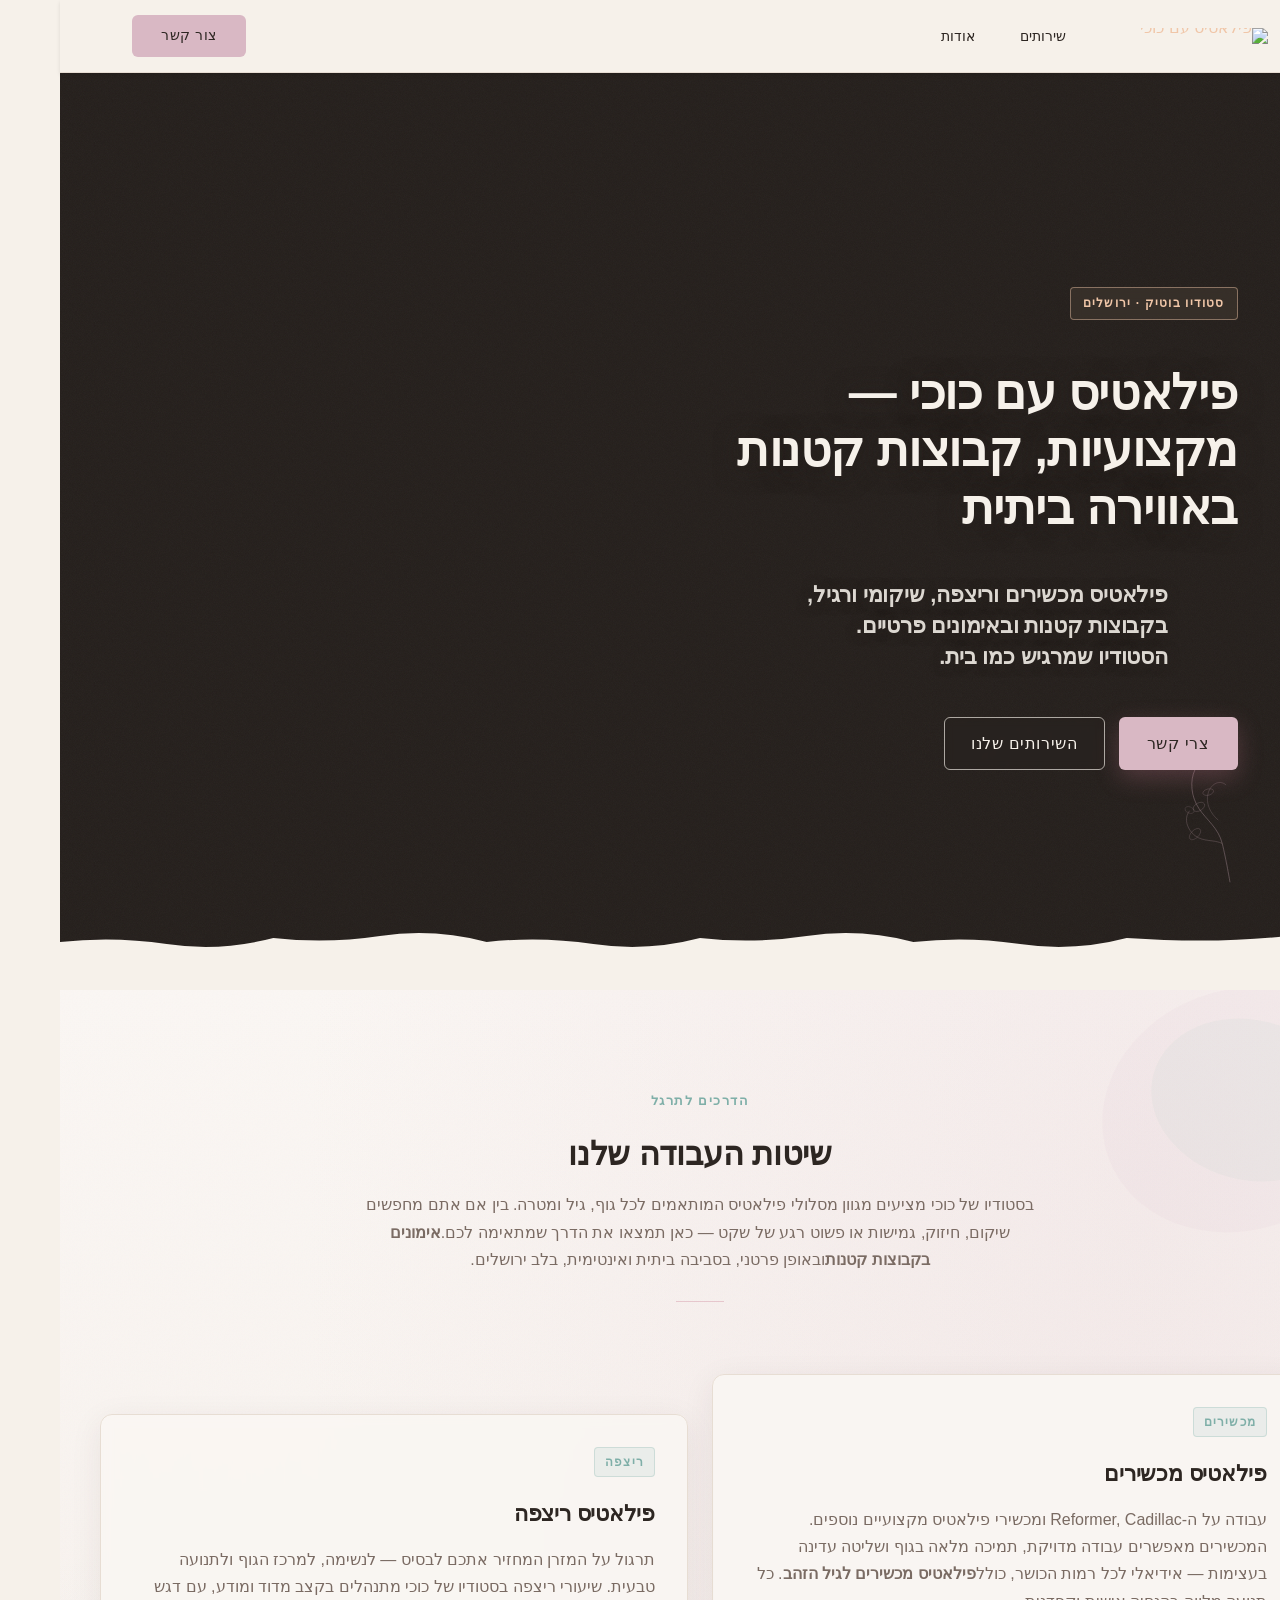
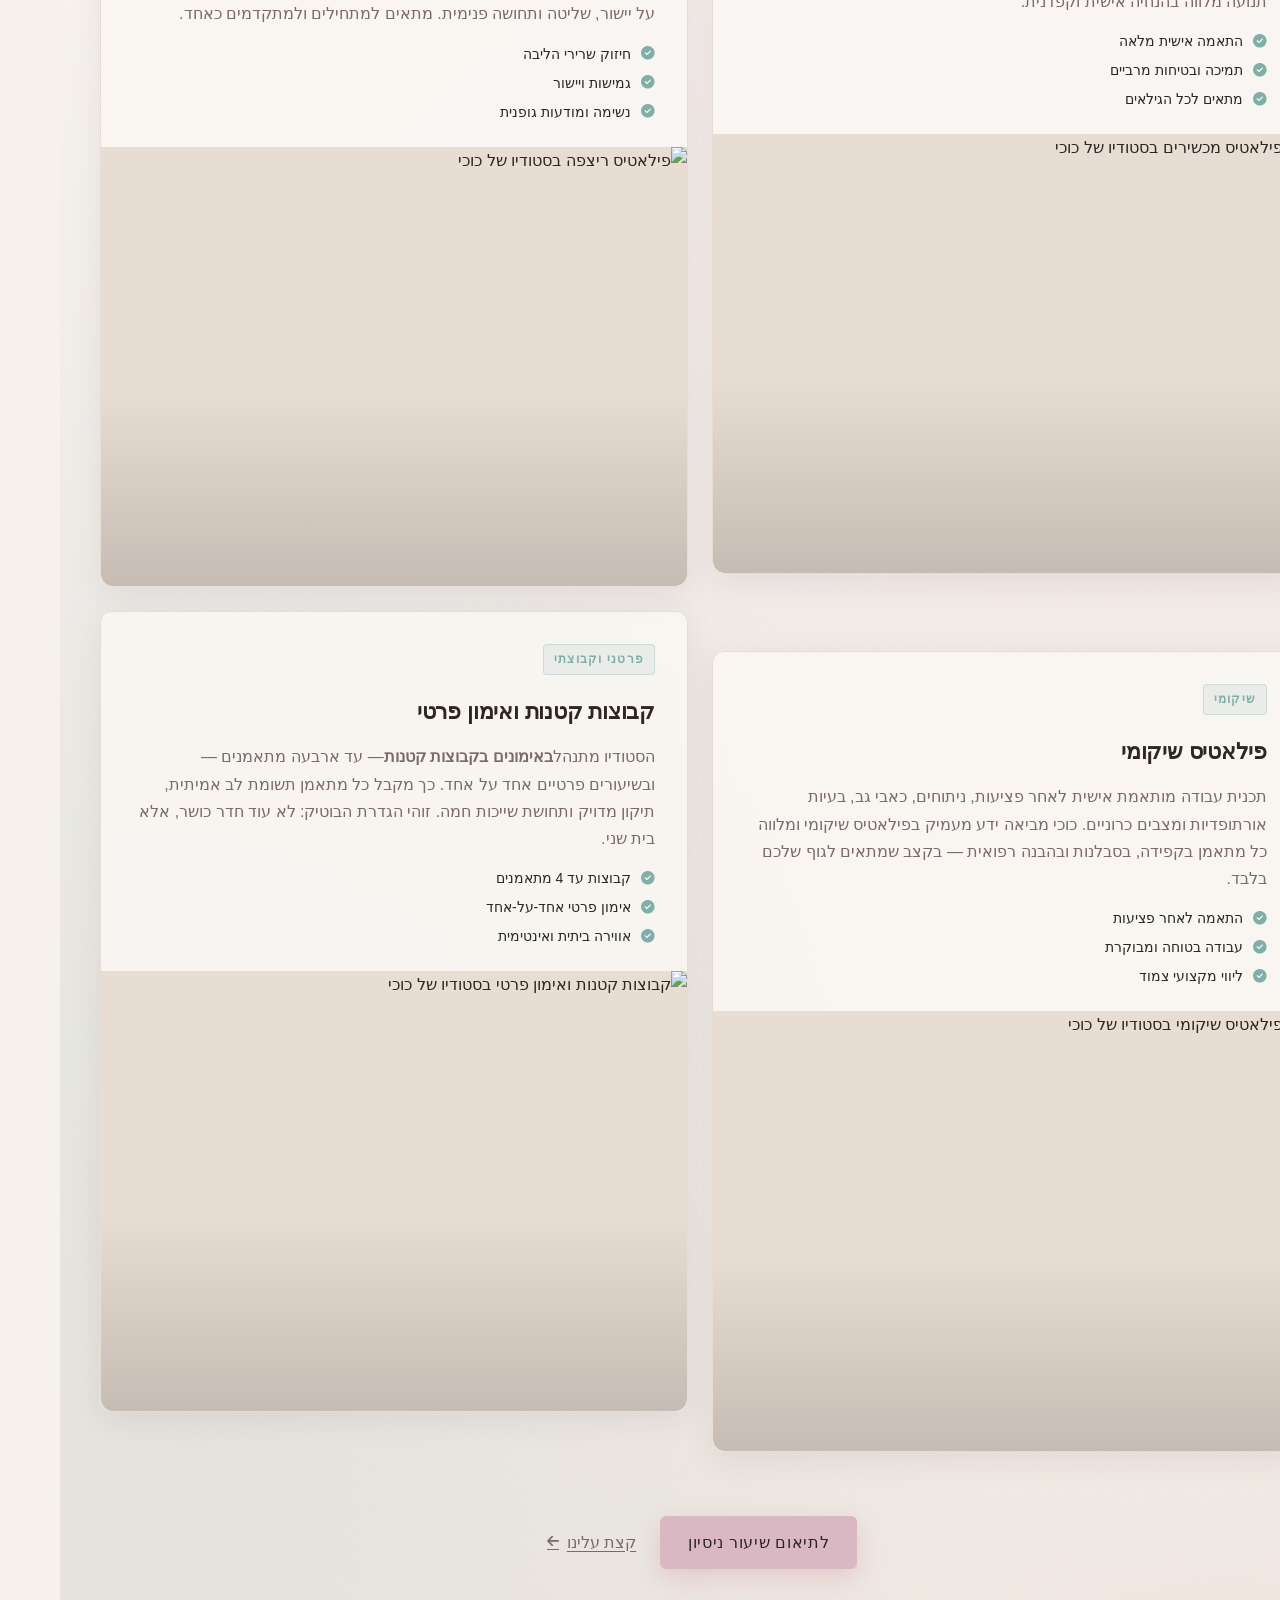
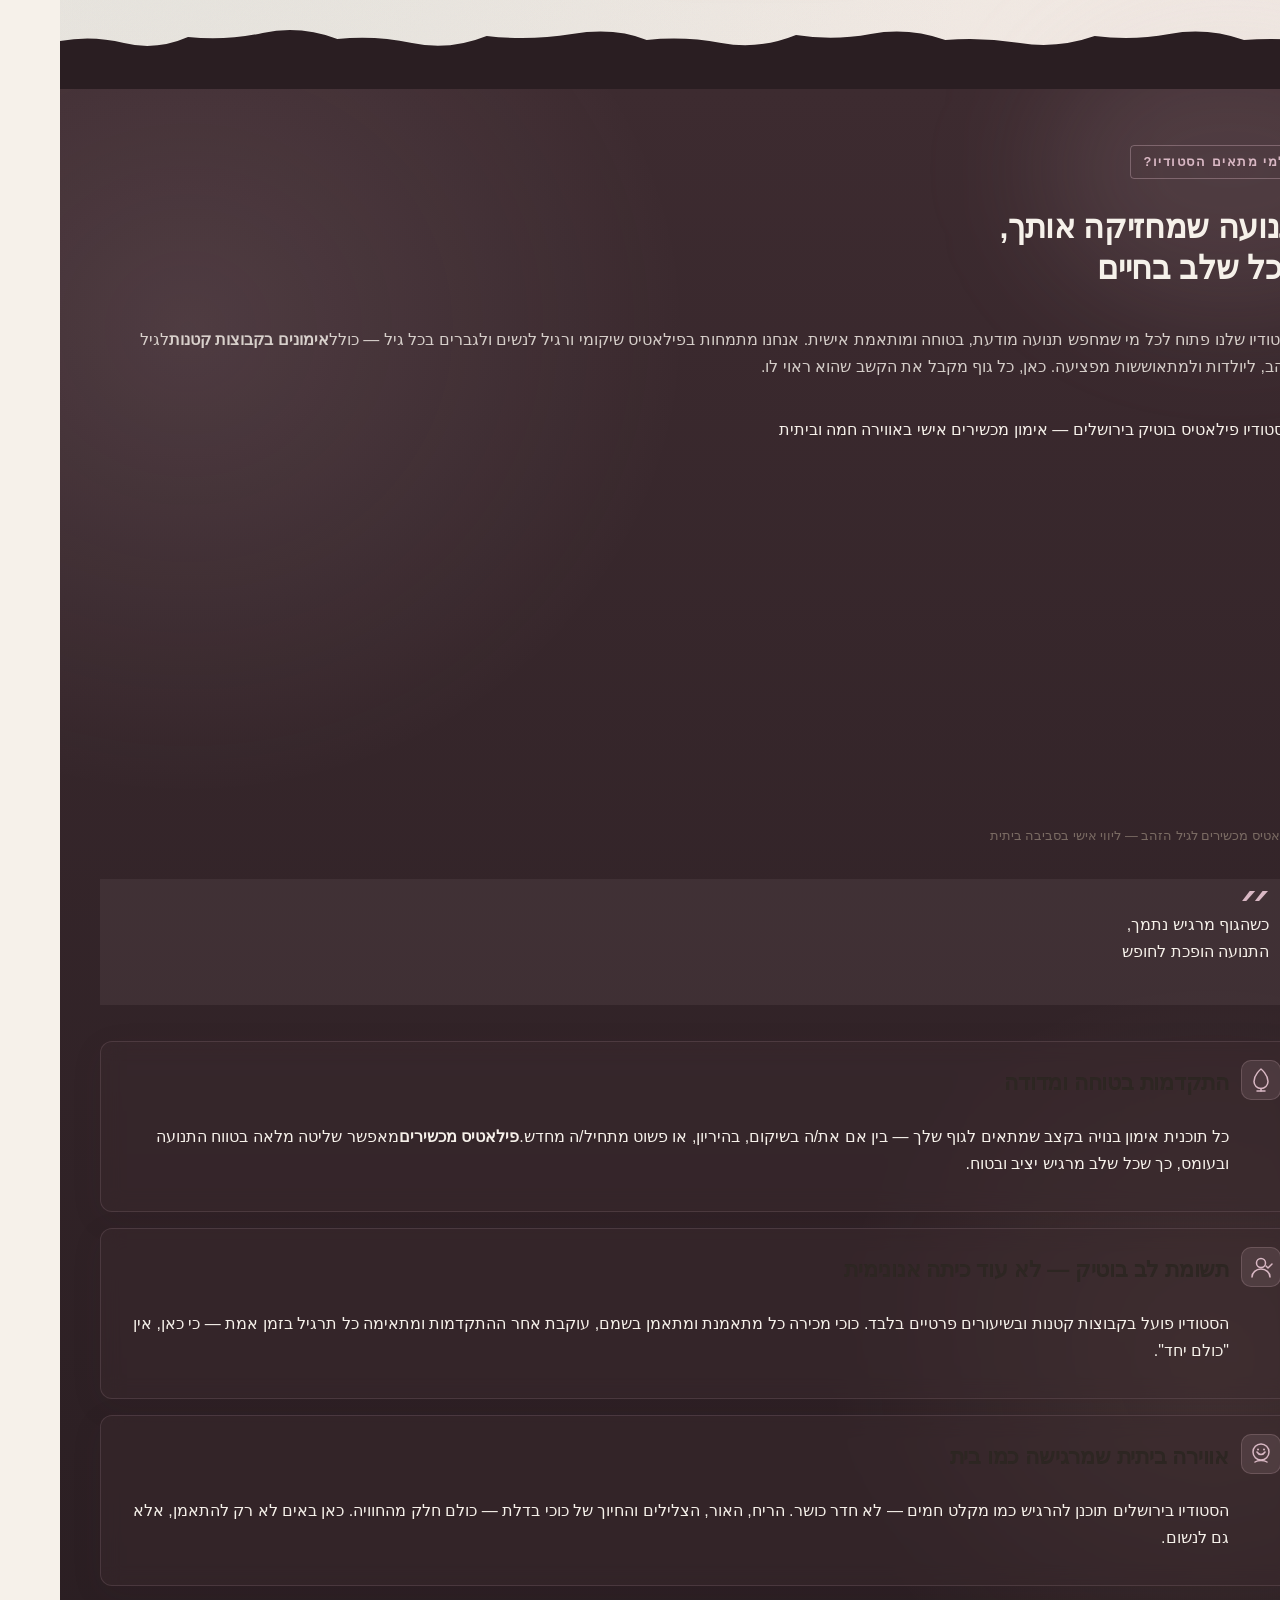
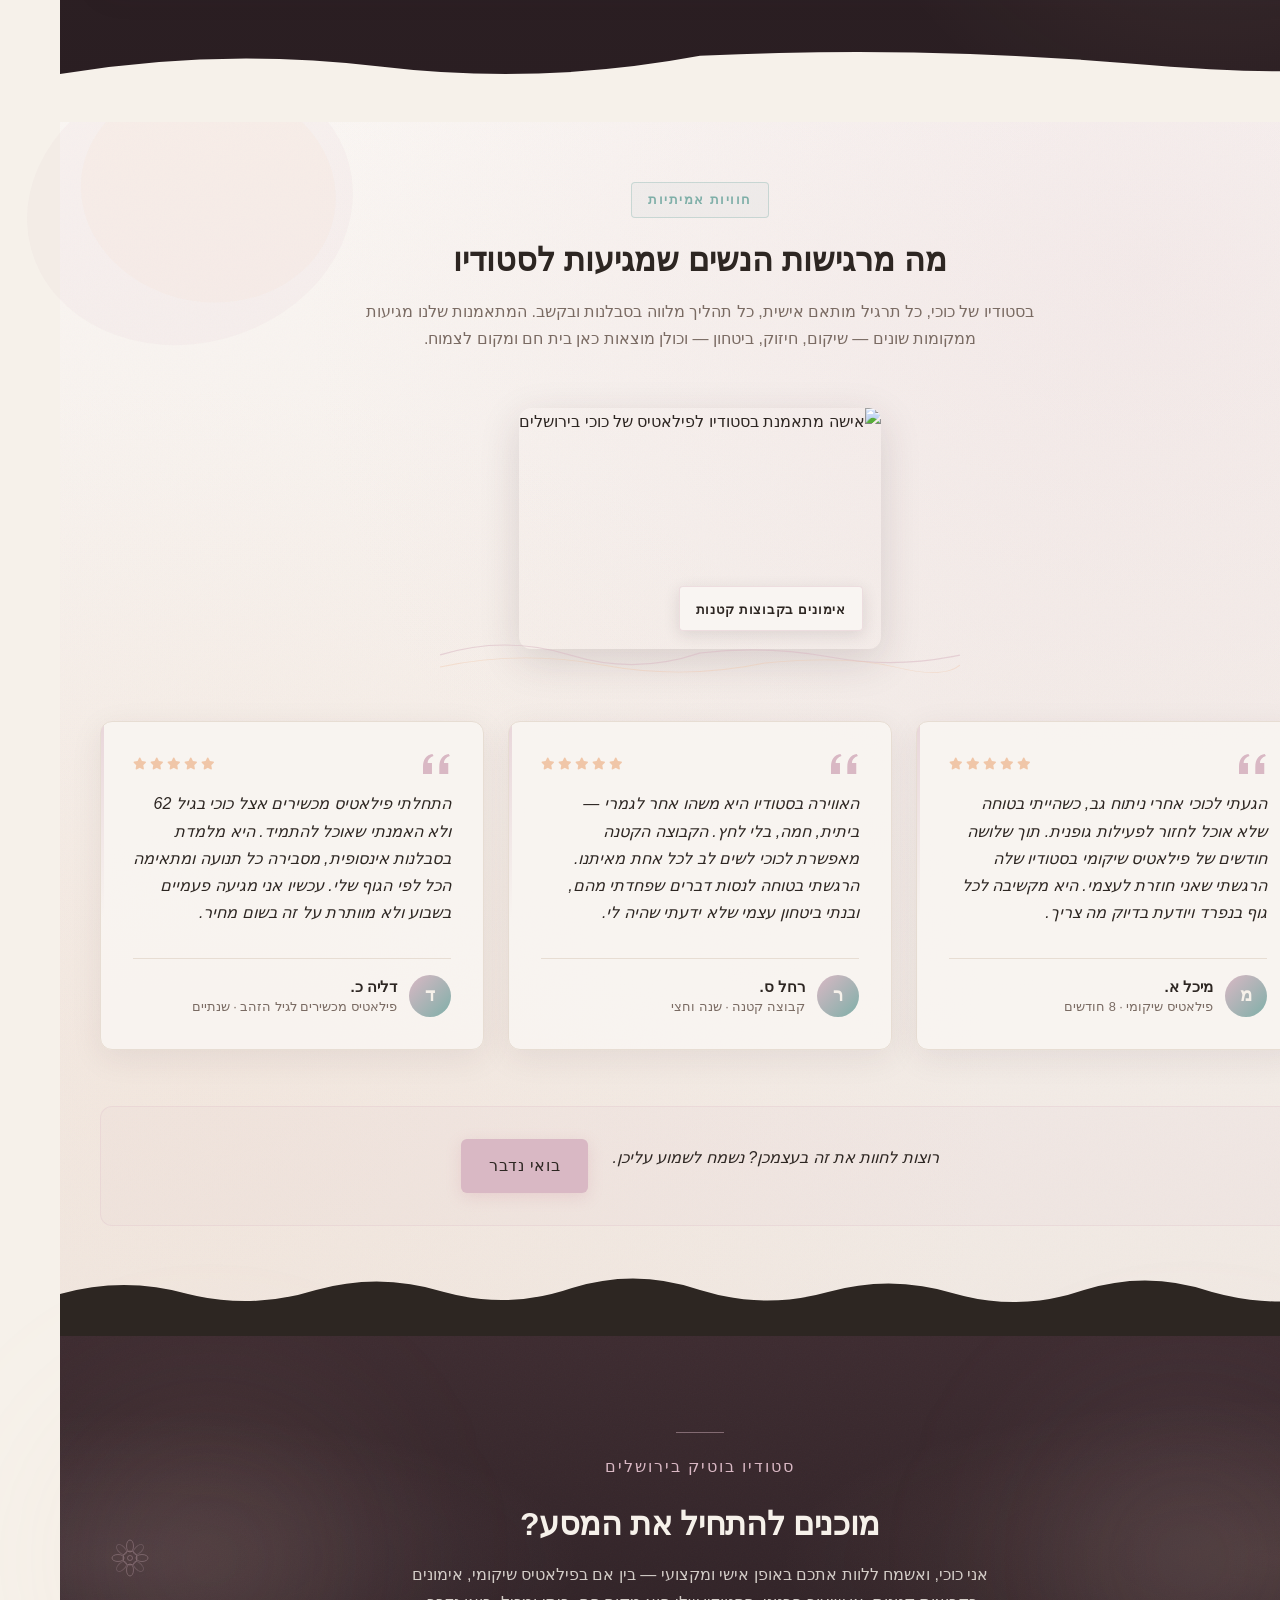
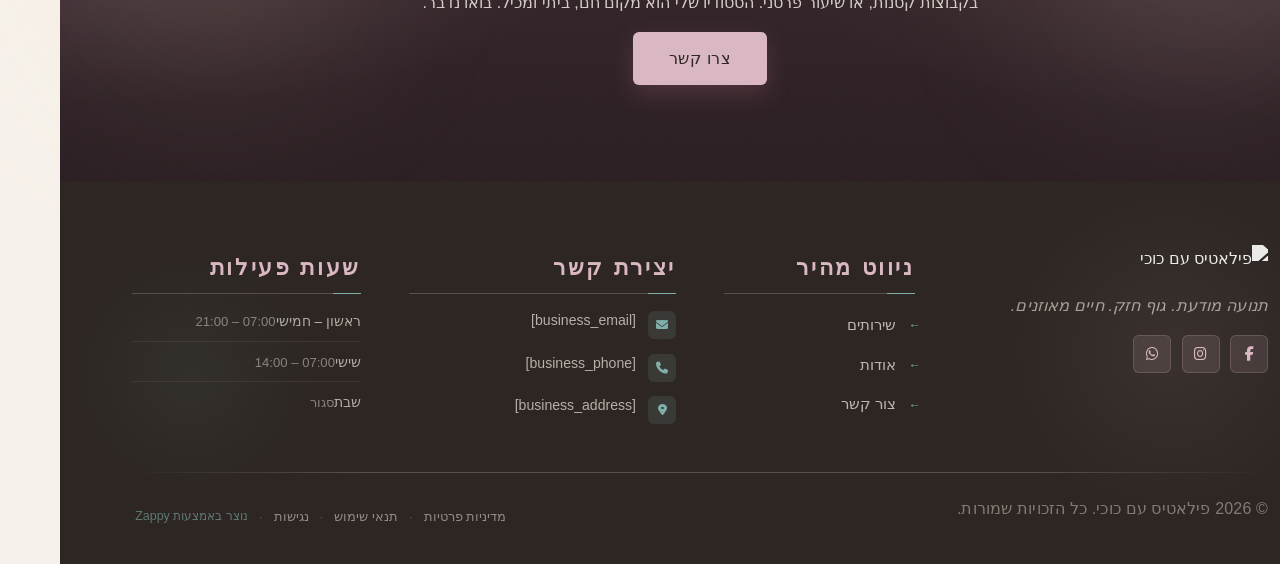
==== commit b0a560b4: "Background sync: Progressive GitHub Sync" ====
--- a/public/index.html
+++ b/public/index.html
@@ -1 +1 @@
-<!doctype html><html dir="rtl" lang="he"><head><meta charset="UTF-8"><meta content="width=device-width,initial-scale=1" name="viewport"><meta content="index, follow" name="robots"><title>תרגישי את ההבדל מהאימון הראשון — פילאטיס עם כוכי</title><meta content="סטודיו פילאטיס בוטיק בירושלים עם אווירה חמה וביתית. אימונים בקבוצות קטנות ואישיות, פילאטיס מכשירים ומזרן, לכל גיל ורמה. הצטרפי אלינו והרגישי את השינוי!" name="description"><meta content="אימונים בקבוצות קטנות, פילאטיס ירושלים, סטודיו פילאטיס בוטיק, פילאטיס מכשירים, כושר ובריאות ירושלים" name="keywords"><link href="/assets/favicon.ico" rel="icon" type="image/x-icon"><link href="/assets/favicon-16x16.png" rel="icon" type="image/png" sizes="16x16"><link href="/assets/favicon-32x32.png" rel="icon" type="image/png" sizes="32x32"><link href="/assets/favicon-48x48.png" rel="icon" type="image/png" sizes="48x48"><link href="/assets/favicon-192x192.png" rel="icon" type="image/png" sizes="192x192"><link href="/assets/favicon-512x512.png" rel="icon" type="image/png" sizes="512x512"><link href="/assets/apple-touch-icon.png" rel="apple-touch-icon"><script>!function(){"use strict";var t="17ea8306-6d64-4c92-93c5-bcff734a2c59",e="https://api.zappy5.com/api/analytics/track",a=18e5,n=2592e6,o=!0,i=!0,r=!0;var s=function(){var e="zappy_visitor_"+t,a=null;try{if(a=localStorage.getItem(e)){var o=JSON.parse(a),i=Date.now();if(i-o.created<n)return o.lastSeen=i,localStorage.setItem(e,JSON.stringify(o)),o.id}}catch(t){console.warn("Zappy Analytics: LocalStorage not available")}var r="zv_"+Date.now()+"_"+Math.random().toString(36).substr(2,9);try{localStorage.setItem(e,JSON.stringify({id:r,created:Date.now(),lastSeen:Date.now()}))}catch(t){}return r}(),c=function(){var e="zappy_session_"+t,n=null;try{if(n=sessionStorage.getItem(e)){var o=JSON.parse(n),i=Date.now();if(i-o.timestamp<a)return o.timestamp=i,sessionStorage.setItem(e,JSON.stringify(o)),o.id}}catch(t){console.warn("Zappy Analytics: SessionStorage not available")}var r="zs_"+Date.now()+"_"+Math.random().toString(36).substr(2,9);try{sessionStorage.setItem(e,JSON.stringify({id:r,timestamp:Date.now()}))}catch(t){}return r}();function l(a,n){n=n||{};var o={website_id:t,event_type:a,page_path:window.location.pathname,referrer:document.referrer||"direct",visitor_id:s,session_id:c,metadata:n};if(navigator.sendBeacon){var i=new Blob([JSON.stringify(o)],{type:"application/json"});navigator.sendBeacon(e,i)}else fetch(e,{method:"POST",headers:{"Content-Type":"application/json"},body:JSON.stringify(o),keepalive:!0}).catch(function(t){console.warn("Zappy Analytics: Failed to track event",t)})}o&&l("pageview",{title:document.title,url:window.location.href}),i&&document.addEventListener("click",function(t){var e=t.target;if("BUTTON"===e.tagName||e.closest("button")){var a="BUTTON"===e.tagName?e:e.closest("button");l("click",{element:"button",text:a.textContent.trim().substring(0,100),id:a.id||null,class:a.className||null})}else if("A"===e.tagName||e.closest("a")){var n="A"===e.tagName?e:e.closest("a");l("navigation",{element:"link",text:n.textContent.trim().substring(0,100),href:n.href,external:n.hostname!==window.location.hostname})}},!0),r&&document.addEventListener("submit",function(t){var e=t.target;l("form_submit",{form_id:e.id||null,form_name:e.name||null,form_action:e.action||null,form_method:e.method||"GET"})},!0);var d=Date.now();window.addEventListener("beforeunload",function(){l("page_unload",{time_on_page:Math.floor((Date.now()-d)/1e3),page_path:window.location.pathname})}),window.zappyAnalytics={track:l,getVisitorId:function(){return s},getSessionId:function(){return c}}}()</script><meta content="תרגישי את ההבדל מהאימון הראשון — פילאטיס עם כוכי" property="og:title"><meta content="סטודיו פילאטיס בוטיק בירושלים עם אווירה חמה וביתית. אימונים בקבוצות קטנות ואישיות, פילאטיס מכשירים ומזרן, לכל גיל ורמה. הצטרפי אלינו והרגישי את השינוי!" property="og:description"><meta content="summary_large_image" name="twitter:card"><meta content="תרגישי את ההבדל מהאימון הראשון — פילאטיס עם כוכי" name="twitter:title"><meta content="סטודיו פילאטיס בוטיק בירושלים עם אווירה חמה וביתית. אימונים בקבוצות קטנות ואישיות, פילאטיס מכשירים ומזרן, לכל גיל ורמה. הצטרפי אלינו והרגישי את השינוי!" name="twitter:description"><meta content="website" property="og:type"><meta content="he_IL" property="og:locale"><link href="https://cdnjs.cloudflare.com/ajax/libs/font-awesome/6.4.0/css/all.min.css" rel="stylesheet"><link href="/assets/favicon.ico" rel="icon" type="image/x-icon"><link href="/assets/favicon-16x16.png" rel="icon" type="image/png" sizes="16x16"><link href="/assets/favicon-32x32.png" rel="icon" type="image/png" sizes="32x32"><link href="/assets/favicon-48x48.png" rel="icon" type="image/png" sizes="48x48"><link href="/assets/favicon-192x192.png" rel="icon" type="image/png" sizes="192x192"><link href="/assets/favicon-512x512.png" rel="icon" type="image/png" sizes="512x512"><link href="/assets/apple-touch-icon.png" rel="apple-touch-icon"><link href="https://cdn.jsdelivr.net/npm/vanilla-cookieconsent@3/dist/cookieconsent.css" rel="stylesheet"><script src="https://cdn.jsdelivr.net/npm/vanilla-cookieconsent@3/dist/cookieconsent.umd.js"></script><script src="https://cdn.jsdelivr.net/gh/mickidum/acc_toolbar/acctoolbar/acctoolbar.min.js"></script><link href="/styles.css" rel="stylesheet"><style id="zappy-dropdown-submenu-styles">#navMenu li:has(.sub-menu),.nav-menu li:has(.sub-menu),.navbar li:has(.sub-menu),nav li:has(.sub-menu){position:relative}#navMenu .sub-menu,.nav-menu .sub-menu,.navbar .sub-menu,nav .sub-menu{display:block!important;position:absolute!important;top:100%;left:0;min-width:220px;background:#fff;border-radius:8px;box-shadow:0 8px 25px rgba(0,0,0,.15);padding:8px 0;opacity:0;visibility:hidden;transform:translateY(10px);transition:all .3s ease;z-index:1000;list-style:none;pointer-events:none}#navMenu li:hover>.sub-menu,.nav-menu li:hover>.sub-menu,.navbar li:hover>.sub-menu,nav li:hover>.sub-menu{opacity:1!important;visibility:visible!important;transform:translateY(0)!important;pointer-events:auto!important}.sub-menu li{list-style:none;margin:0;padding:0}.sub-menu a{display:block!important;padding:10px 16px!important;color:var(--text-dark,#333)!important;font-weight:500;text-decoration:none;white-space:nowrap;transition:background-color .2s}.sub-menu .zappy-nav-child>a{padding-left:28px!important;font-size:.9em!important;opacity:.85!important}[dir=rtl] .sub-menu .zappy-nav-child>a,html[lang=ar] .sub-menu .zappy-nav-child>a,html[lang=he] .sub-menu .zappy-nav-child>a{padding-left:10px!important;padding-right:28px!important}.sub-menu .zappy-nav-parent>a{font-weight:600!important}.sub-menu a:hover{background-color:#f5f5f5}[dir=rtl] .nav-menu .sub-menu,[dir=rtl] .navbar .sub-menu,[dir=rtl] nav .sub-menu,html[lang=ar] .nav-menu .sub-menu,html[lang=ar] .navbar .sub-menu,html[lang=ar] nav .sub-menu,html[lang=he] .nav-menu .sub-menu,html[lang=he] .navbar .sub-menu,html[lang=he] nav .sub-menu{left:auto!important;right:0!important}.sub-menu:empty,.sub-menu:not(:has(li)):not(:has(> a)),.sub-menu:not(:has(li:not(.zappy-hidden-menu-item))):not(:has(> a)){display:none!important;opacity:0!important;visibility:hidden!important;pointer-events:none!important}li:has(.menu-group-title):hover>.sub-menu{opacity:1!important;visibility:visible!important;transform:translateY(0)!important;pointer-events:auto!important}#navMenu>li>.menu-group-title,.nav-menu>li>.menu-group-title{display:inline-block;padding:.5rem 1rem;cursor:default;user-select:none}@media (max-width:768px){#navMenu .sub-menu,.nav-menu .sub-menu,.navbar .sub-menu,nav .sub-menu{position:static!important;transform:none!important;box-shadow:none!important;background:0 0!important;max-height:0;overflow:hidden;opacity:0;visibility:hidden;transition:max-height .3s ease,opacity .3s ease;padding:0!important;border-radius:0!important}#navMenu .sub-menu.mobile-expanded,.nav-menu .sub-menu.mobile-expanded,.navbar .sub-menu.mobile-expanded{max-height:none!important;overflow-y:visible!important;opacity:1!important;visibility:visible!important;padding:8px 0 8px 16px!important}[dir=rtl] .sub-menu.mobile-expanded,html[lang=he] .sub-menu.mobile-expanded{padding:8px 16px 8px 0!important}#navMenu li:hover>.sub-menu,.nav-menu li:hover>.sub-menu,.navbar li:hover>.sub-menu,nav li:hover>.sub-menu{opacity:0;visibility:hidden;pointer-events:none}#navMenu li>.sub-menu.mobile-expanded,.nav-menu li>.sub-menu.mobile-expanded,.navbar li>.sub-menu.mobile-expanded,nav li>.sub-menu.mobile-expanded{opacity:1!important;visibility:visible!important;pointer-events:auto!important}#navMenu li:has(.sub-menu),.nav-menu li:has(.sub-menu),.navbar li:has(.sub-menu),nav li:has(.sub-menu){display:flex!important;flex-wrap:wrap!important;align-items:center!important;position:relative!important;min-height:44px!important}#navMenu li:has(.sub-menu)>a,.nav-menu li:has(.sub-menu)>a,.navbar li:has(.sub-menu)>a,nav li:has(.sub-menu)>a{flex:1!important;min-width:0!important}#navMenu li:has(.sub-menu)>.menu-group-title,.nav-menu li:has(.sub-menu)>.menu-group-title,.navbar li:has(.sub-menu)>.menu-group-title,nav li:has(.sub-menu)>.menu-group-title{flex:1!important;min-width:0!important;padding:0!important;line-height:inherit!important}#navMenu li:has(.sub-menu)>.sub-menu,.nav-menu li:has(.sub-menu)>.sub-menu,.navbar li:has(.sub-menu)>.sub-menu,nav li:has(.sub-menu)>.sub-menu{flex-basis:100%!important;width:100%!important}#navMenu li:has(.sub-menu)>a [class*=arrow],#navMenu li:has(.sub-menu)>a [class*=chevron],.nav-menu li:has(.sub-menu)>a .fa-angle-down,.nav-menu li:has(.sub-menu)>a .fa-chevron-down,.nav-menu li:has(.sub-menu)>a [class*=arrow],.nav-menu li:has(.sub-menu)>a [class*=chevron],nav li:has(.sub-menu)>a [class*=arrow],nav li:has(.sub-menu)>a [class*=chevron]{display:none!important;visibility:hidden!important}.mobile-submenu-toggle{display:flex!important;align-items:center!important;justify-content:center!important;width:44px!important;height:auto!important;background:0 0!important;border:none!important;cursor:pointer!important;color:var(--text-dark)!important;position:static!important;flex-shrink:0!important;align-self:stretch!important;z-index:2!important;padding:0!important;margin:0!important}.mobile-submenu-toggle::after{content:''!important;width:0!important;height:0!important;border-left:6px solid transparent!important;border-right:6px solid transparent!important;border-top:7px solid currentColor!important;transition:transform .3s ease!important}.mobile-submenu-toggle.expanded::after{transform:rotate(180deg)!important}.sub-menu a{padding:10px 0!important;display:block!important;color:var(--text-dark)!important;white-space:normal!important}.sub-menu .zappy-nav-child>a{padding-left:28px!important;font-size:.9em!important;opacity:.85!important}[dir=rtl] .sub-menu .zappy-nav-child>a,html[lang=ar] .sub-menu .zappy-nav-child>a,html[lang=he] .sub-menu .zappy-nav-child>a{padding-left:0!important;padding-right:28px!important}.sub-menu .zappy-nav-parent>a{font-weight:600!important}#navMenu.active,.nav-menu.active{max-width:100vw!important;overflow-x:hidden!important;box-sizing:border-box!important}.navbar .sub-menu li a,.zappy-products-dropdown .sub-menu a,nav.navbar .sub-menu li a{color:var(--text-dark)!important}}@media (min-width:769px){.mobile-submenu-toggle{display:none!important}}</style><style id="mobile-lang-menu-deployed-css">@media (max-width:768px){.lang-switcher,.nav-container .lang-switcher,.nav-cta-container .lang-switcher,.nav-ecommerce-icons .lang-switcher,.nav-icons-left .lang-switcher,.navbar .lang-switcher,.navbar .nav-cta-container .lang-switcher{display:none!important}.mobile-lang-menu{width:100%;border-top:1px solid rgba(128,128,128,.2);padding:8px 0 0 0;margin-top:8px}.mobile-lang-toggle{display:flex!important;align-items:center;justify-content:space-between;width:100%;padding:12px 16px;background:0 0;border:none;cursor:pointer;font-size:15px;color:inherit;font-family:inherit}.mobile-lang-toggle::after{content:'';display:inline-block;width:8px;height:8px;border-right:2px solid currentColor;border-bottom:2px solid currentColor;transform:rotate(45deg);transition:transform .3s ease;margin-left:8px}.mobile-lang-toggle.expanded::after{transform:rotate(-135deg)}.mobile-lang-options{max-height:0;overflow:hidden;transition:max-height .3s ease}.mobile-lang-options.expanded{max-height:300px}.mobile-lang-option{display:flex!important;align-items:center;gap:10px;padding:10px 24px;text-decoration:none;color:inherit;font-size:14px;font-family:inherit}.mobile-lang-option:hover{background:rgba(128,128,128,.1)}.mobile-lang-option.active{font-weight:600;opacity:.7;pointer-events:none}.mobile-lang-option img{width:20px;height:20px;border-radius:50%}}@media (min-width:769px){.mobile-lang-menu{display:none!important}}</style><style id="zappy-widget-visibility">#mic-access-tool-box,#mic-access-tool-general-button,#mic-init-access-tool #mic-access-tool-box,#mic-init-access-tool #mic-access-tool-general-button,#mic-init-access-tool .mic-access-tool-general-button,._access-icon,._access-menu,.mic-access-tool-box,.mic-access-tool-general-button,div[id*=mic-access-tool-box]{display:none!important;visibility:hidden!important;opacity:0!important;pointer-events:none!important}</style></head><body><nav class="navbar" dir="rtl"><button aria-label="Menu" class="mobile-toggle" id="mobileToggle"><svg viewBox="0 0 24 24" fill="none" height="24" width="24" class="hamburger-icon"><path d="M3 12h18M3 6h18M3 18h18" stroke="currentColor" stroke-width="2" stroke-linecap="round"></path></svg><svg viewBox="0 0 24 24" fill="none" height="24" width="24" class="close-icon" style="display:none"><path d="M18 6L6 18M6 6l12 12" stroke="currentColor" stroke-width="2" stroke-linecap="round"></path></svg></button><button aria-label="Call" class="phone-header-btn" data-phone="[business_phone]"><svg viewBox="0 0 24 24" fill="currentColor" height="20" width="20"><path d="M22 16.92v3a2 2 0 0 1-2.18 2 19.79 19.79 0 0 1-8.63-3.07 19.5 19.5 0 0 1-6-6 19.79 19.79 0 0 1-3.07-8.67A2 2 0 0 1 4.11 2h3a2 2 0 0 1 2 1.72 12.84 12.84 0 0 0 .7 2.81 2 2 0 0 1-.45 2.11L8.09 9.91a16 16 0 0 0 6 6l1.27-1.27a2 2 0 0 1 2.11-.45 12.84 12.84 0 0 0 2.81.7A2 2 0 0 1 22 16.92z"></path></svg></button><div class="nav-container"><div class="nav-right-group"><div class="nav-brand"><a href="/" class="logo-link"><img alt="פילאטיס עם כוכי" src="/assets/logo.webp" class="logo"></a></div><ul class="nav-menu" id="navMenu"><li><a href="/services">שירותים</a></li><li><a href="/about">אודות</a></li></ul></div><div class="nav-cta-container"><a href="/contact" class="nav-cta-btn">צור קשר</a></div></div></nav><script>window.addEventListener("load",function(){const e=document.querySelector(".navbar, nav, header");if(!e)return void console.log("[Navbar] Navbar element not found");let t=document.getElementById("mobileToggle")||document.querySelector(".mobile-toggle")||document.querySelector(".hamburger")||document.querySelector(".hamburger-menu")||document.querySelector(".menu-toggle")||document.querySelector(".burger-menu")||document.querySelector('[aria-label="Menu"]')||document.querySelector('[aria-label="תפריט"]');const o=document.querySelector(".phone-header-btn"),n=window.getComputedStyle(e);let r=n.backgroundColor;if(console.log("[Navbar] Initial navbar background:",r),"transparent"===r||"rgba(0, 0, 0, 0)"===r||r.startsWith("rgba")&&r.includes(", 0)")){const e=n.backgroundImage;if(e&&"none"!==e)console.log("[Navbar] Navbar has background image/gradient, using dark text"),r="rgb(240, 240, 240)";else{const e=window.getComputedStyle(document.body).backgroundColor;console.log("[Navbar] Navbar transparent, using body background:",e),r=e}}const i=r.match(/\d+/g);if(i&&i.length>=3){const e=(.299*parseInt(i[0])+.587*parseInt(i[1])+.114*parseInt(i[2]))/255;console.log("[Navbar] Mobile button colors preserved from Claude CSS (luminance:",e.toFixed(2)+")");const n=document.createElement("style");n.id="zappy-mobile-nav-fix";document.documentElement.lang;document.documentElement.dir,n.textContent='\n        /* Hide mobile buttons on desktop, show only on mobile */\n        @media (min-width: 769px) {\n          .mobile-toggle,\n          .phone-header-btn {\n            display: none !important;\n          }\n        }\n        \n        /* Show and position mobile buttons correctly on mobile */\n        @media (max-width: 768px) {\n          .mobile-toggle,\n          .phone-header-btn {\n            position: absolute !important;\n            top: 50% !important;\n            transform: translateY(-50%) !important;\n            z-index: 1001 !important;\n            display: flex !important;\n            align-items: center !important;\n            justify-content: center !important;\n            width: 36px !important;\n            height: 36px !important;\n            border-radius: 50% !important;\n            border: none !important;\n            cursor: pointer !important;\n            padding: 6px !important;\n            background: none !important;\n            color: var(--nav-text, var(--text-dark)) !important;\n          }\n          \n          /* LTR positioning (default): hamburger LEFT, phone RIGHT */\n          html:not([dir="rtl"]):not([lang="he"]):not([lang="ar"]) .mobile-toggle,\n          html[dir="ltr"] .mobile-toggle {\n            left: 12px !important;\n            right: auto !important;\n          }\n          html:not([dir="rtl"]):not([lang="he"]):not([lang="ar"]) .phone-header-btn,\n          html[dir="ltr"] .phone-header-btn {\n            right: 12px !important;\n            left: auto !important;\n          }\n          \n          /* RTL positioning: hamburger RIGHT, phone LEFT */\n          html[dir="rtl"] .mobile-toggle,\n          html[lang="he"] .mobile-toggle,\n          html[lang="ar"] .mobile-toggle {\n            right: 12px !important;\n            left: auto !important;\n          }\n          html[dir="rtl"] .phone-header-btn,\n          html[lang="he"] .phone-header-btn,\n          html[lang="ar"] .phone-header-btn {\n            left: 12px !important;\n            right: auto !important;\n          }\n          \n          /* CRITICAL: Ensure nav-container has min-height on mobile */\n          /* All children are positioned absolutely/fixed on mobile, so height:auto collapses to 0 */\n          .nav-container {\n            min-height: 70px !important;\n            position: relative !important;\n          }\n          \n          /* Ensure SVG icons are properly sized and inherit color */\n          .mobile-toggle svg,\n          .phone-header-btn svg {\n            width: 24px !important;\n            height: 24px !important;\n            /* Don\'t force display - let JavaScript control hamburger/close toggle */\n          }\n          \n          /* Reset nav-cta-container on mobile - remove desktop box-shadow/padding */\n          /* that creates a visible ghost box when CTA button is hidden */\n          .nav-cta-container {\n            box-shadow: none !important;\n            padding: 0 !important;\n          }\n          \n          /* Hide nav-cta-container entirely on mobile when there\'s no lang-switcher */\n          /* (only the CTA button is inside, and it\'s hidden on mobile) */\n          .nav-cta-container:not(:has(.lang-switcher)) {\n            display: none !important;\n          }\n          \n          /* CRITICAL: Prevent hero image fade gradient from bleeding over headline text */\n          /* The .image-fade-gradient has bottom: -30px (extends below parent) */\n          /* On mobile stacked layout, this overlaps the h1 text below the image */\n          .hero-image-column {\n            overflow: hidden !important;\n          }\n          .image-fade-gradient {\n            bottom: 0 !important;\n          }\n          \n          /* Hide desktop language switcher on mobile - hamburger menu handles it */\n          /* High specificity to override stored CSS */\n          .lang-switcher,\n          .nav-cta-container .lang-switcher,\n          .nav-container .lang-switcher,\n          .navbar .lang-switcher,\n          .navbar .nav-cta-container .lang-switcher {\n            display: none !important;\n          }\n        }\n      ';const r=document.getElementById("zappy-mobile-nav-fix");r&&r.remove(),document.head.appendChild(n),console.log("[Navbar] Critical CSS injected for mobile nav positioning");const l=window.innerWidth<=768;if(t){const e=t.querySelector(".hamburger-icon"),o=t.querySelector(".close-icon");e&&(e.style.setProperty("width","24px","important"),e.style.setProperty("height","24px","important"),e.style.setProperty("display","block","important")),o&&(o.style.setProperty("width","24px","important"),o.style.setProperty("height","24px","important"),o.style.setProperty("display","none","important")),l?(t.style.setProperty("position","absolute","important"),t.style.setProperty("top","50%","important"),t.style.setProperty("transform","translateY(-50%)","important"),t.style.setProperty("z-index","1001","important"),t.style.removeProperty("left"),t.style.removeProperty("right"),console.log("[Navbar] Mobile toggle positioning applied (mobile viewport)")):(t.style.removeProperty("position"),t.style.removeProperty("top"),t.style.removeProperty("transform"),t.style.removeProperty("z-index"),t.style.removeProperty("left"),t.style.removeProperty("right"),console.log("[Navbar] Desktop viewport - cleared mobile toggle inline positioning"))}if(o){const e=o.querySelector("svg");e&&(e.style.width="24px",e.style.height="24px",e.setAttribute("width","24"),e.setAttribute("height","24")),l?(o.style.setProperty("position","absolute","important"),o.style.setProperty("top","50%","important"),o.style.setProperty("transform","translateY(-50%)","important"),o.style.setProperty("z-index","1001","important"),o.style.removeProperty("left"),o.style.removeProperty("right"),console.log("[Navbar] Phone button positioning applied (mobile viewport)")):(o.style.removeProperty("position"),o.style.removeProperty("top"),o.style.removeProperty("transform"),o.style.removeProperty("z-index"),o.style.removeProperty("left"),o.style.removeProperty("right"),console.log("[Navbar] Desktop viewport - cleared phone button inline positioning"))}}else console.log("[Navbar] Could not parse background color:",r);t=document.getElementById("mobileToggle")||document.querySelector(".mobile-toggle")||document.querySelector(".hamburger")||document.querySelector(".hamburger-menu")||document.querySelector(".menu-toggle")||document.querySelector(".burger-menu")||document.querySelector('[aria-label="Menu"]')||document.querySelector('[aria-label="תפריט"]');const l=document.getElementById("navMenu")||document.querySelector(".nav-menu")||document.querySelector(".nav-links")||document.querySelector("nav ul:not(.submenu)");if(!t||!l)return void console.log("[Navbar] Mobile toggle or menu not found:",{toggle:!!t,menu:!!l});l.id||(l.id="navMenu"),console.log("[Navbar] Initializing mobile menu...");const a=t.cloneNode(!0);t.parentNode.replaceChild(a,t),a.addEventListener("click",function(e){e.preventDefault(),e.stopPropagation();const t=this.querySelector(".hamburger-icon"),o=this.querySelector(".close-icon");l.classList.contains("active")?(l.classList.remove("active"),t&&t.style.setProperty("display","block","important"),o&&o.style.setProperty("display","none","important"),document.body.style.overflow="",console.log("[Navbar] Menu closed")):(l.classList.add("active"),t&&t.style.setProperty("display","none","important"),o&&o.style.setProperty("display","block","important"),document.body.style.overflow="hidden",console.log("[Navbar] Menu opened"))}),l.querySelectorAll("a").forEach(function(e){e.addEventListener("click",function(){if("#"===this.getAttribute("href"))return;const e=a.querySelector(".hamburger-icon"),t=a.querySelector(".close-icon");l.classList.remove("active"),e&&e.style.setProperty("display","block","important"),t&&t.style.setProperty("display","none","important"),document.body.style.overflow="",console.log("[Navbar] Menu closed (link clicked)")})});var s=l.querySelectorAll(".dropdown-toggle");s.forEach(function(e){e.addEventListener("click",function(e){e.preventDefault(),e.stopPropagation();var t=this.closest(".nav-dropdown");t&&(t.parentNode.querySelectorAll(".nav-dropdown.open").forEach(function(e){e!==t&&e.classList.remove("open")}),t.classList.toggle("open"),console.log("[Navbar] Dropdown toggled:",t.classList.contains("open")?"open":"closed"))})}),document.addEventListener("click",function(e){e.target.closest(".nav-dropdown")||document.querySelectorAll(".nav-dropdown.open").forEach(function(e){e.classList.remove("open")})}),console.log("[Navbar] Dropdown handlers initialized for "+s.length+" dropdowns"),o&&o.addEventListener("click",function(){const e=document.querySelectorAll('a[href^="tel:"]'),t=e.length>0?e[0].getAttribute("href").replace("tel:",""):"[business_phone]";window.location.href="tel:"+t,console.log("[Navbar] Phone button clicked")}),console.log("[Navbar] Mobile menu initialized successfully");const p=function(){const e=document.querySelector(".whatsapp-float");e&&(window.innerWidth>=769?(e.style.setProperty("display","none","important"),e.style.setProperty("visibility","hidden","important"),e.style.setProperty("opacity","0","important"),e.style.setProperty("pointer-events","none","important"),console.log("[WhatsApp] Button hidden on desktop")):(e.style.removeProperty("display"),e.style.removeProperty("visibility"),e.style.removeProperty("opacity"),e.style.removeProperty("pointer-events"),console.log("[WhatsApp] Button visible on mobile")))};let c;p(),window.addEventListener("resize",function(){clearTimeout(c),c=setTimeout(p,100)})})</script><main><section class="index-hero-section" data-layout-spec="בית-hero" dir="rtl" data-hero-type="fullscreen-scrim" data-zappy-bg-color="" data-zappy-bg-image="assets/site-index-hero-image-1.webp" data-zappy-bg-overlay-color="#2d2622" data-zappy-bg-overlay-opacity="0" data-zappy-bg-type="image" data-zappy-bg-video-type="" data-zappy-bg-video-url="" id="index-hero-section"><div class="index-hero-bg"><img alt="מדריכת פילאטיס מלווה לקוחה בסטודיו בוטיק אינטימי בירושלים" src="/assets/site-index-hero-image-1.webp" data-context="A serene, cinematic boutique Pilates studio interior in Jerusalem. A warm, intimate space with natural light filtering through sheer curtains. A female instructor gently guides a client on a Pilates reformer machine. The atmosphere is home-like and personal — wooden floors, soft textured walls, linen tones, dusty mauve and muted teal accents. Editorial photography style, warm skin tones, soft grain, premium wellness magazine aesthetic. The subject is positioned toward the left side of the frame leaving open negative space on the right for text overlay." data-placeholder="index-hero-image-1" height="900" width="1440" data-element-id="img-1777369815444-j1th01v6z" data-element-type="image" data-hero-background="true" data-hero-bg="true"></div><div class="index-hero-scrim" aria-hidden="true" style="opacity:0"></div><div class="index-hero-grain" aria-hidden="true"></div><svg viewBox="0 0 180 220" xmlns="http://www.w3.org/2000/svg" aria-hidden="true" data-no-icon-edit="true" fill="none" class="index-hero-botanical"><path d="M90 210 C90 210 85 180 80 160 C75 140 60 130 50 115 C40 100 38 80 45 65 C52 50 65 48 75 55" stroke="#D9B8C4" stroke-width="1.2" fill="none" opacity="0.55"></path><path d="M80 160 C70 155 55 158 45 150 C35 142 30 128 38 118" stroke="#D9B8C4" stroke-width="1" fill="none" opacity="0.45"></path><path d="M75 130 C65 122 58 108 62 95 C66 82 78 78 85 85" stroke="#D9B8C4" stroke-width="1" fill="none" opacity="0.4"></path><ellipse cx="50" cy="113" fill="none" opacity="0.4" rx="8" ry="5" stroke="#D9B8C4" stroke-width="0.9" transform="rotate(-30 50 113)"></ellipse><ellipse cx="62" cy="94" fill="none" opacity="0.38" rx="7" ry="4" stroke="#D9B8C4" stroke-width="0.9" transform="rotate(-15 62 94)"></ellipse><ellipse cx="45" cy="148" fill="none" opacity="0.38" rx="9" ry="5" stroke="#D9B8C4" stroke-width="0.9" transform="rotate(-45 45 148)"></ellipse><ellipse cx="38" cy="117" fill="none" opacity="0.32" rx="6" ry="4" stroke="#D9B8C4" stroke-width="0.8" transform="rotate(20 38 117)"></ellipse></svg><div class="index-hero-content"><div class="index-hero-inner"><p><span class="index-hero-label">סטודיו בוטיק · ירושלים</span></p><h1 class="index-hero-h1">פילאטיס עם כוכי —<br>מקצועיות, קבוצות קטנות<br>באווירה ביתית</h1><h3 class="index-hero-subtitle" data-zappy-text-width="custom" style="outline:none;max-width:1239px;margin-left:auto;margin-right:auto">פילאטיס מכשירים וריצפה, שיקומי ורגיל,<br>בקבוצות קטנות ובאימונים פרטיים.<br>הסטודיו שמרגיש כמו בית.</h3><div class="index-hero-ctas"><a href="/contact" class="index-hero-btn-primary" data-element-id="btn-1777369815432-7v7ymfl0u" data-element-type="button" data-native-element="true">צרי קשר</a><a href="/services" class="index-hero-btn-secondary" data-element-id="btn-1777369815432-bo2n2185u" data-element-type="button" data-native-element="true">השירותים שלנו</a></div></div></div><div class="index-hero-divider-wrapper"><svg viewBox="0 0 1440 90" xmlns="http://www.w3.org/2000/svg" aria-hidden="true" data-no-icon-edit="true" preserveAspectRatio="none"><path d="M0,90 L0,42 Q60,36 120,44 T240,38 Q300,44 360,36 T480,42 Q540,36 600,44 T720,38 Q780,44 840,36 T960,42 Q1020,36 1080,44 T1200,38 Q1300,44 1380,36 L1440,40 L1440,90 Z" fill="#F6F1EA"></path></svg></div></section><section class="index-services-section" data-layout-spec="בית-services" dir="rtl"><div class="index-services-texture" aria-hidden="true"></div><div class="index-services-blob" aria-hidden="true"><svg viewBox="0 0 320 320" xmlns="http://www.w3.org/2000/svg" aria-hidden="true" data-no-icon-edit="true" height="320" width="320"><ellipse cx="160" cy="160" fill="#D9B8C4" opacity="0.13" rx="140" ry="120" transform="rotate(-20 160 160)"></ellipse><ellipse cx="170" cy="150" fill="#7FAFA8" opacity="0.09" rx="100" ry="80" transform="rotate(15 170 150)"></ellipse></svg></div><div class="index-services-container"><div class="index-services-intro"><span class="index-services-eyebrow">הדרכים לתרגל</span><h2 class="index-services-heading">שיטות העבודה שלנו</h2><p class="index-services-intro-text">בסטודיו של כוכי מציעים מגוון מסלולי פילאטיס המותאמים לכל גוף, גיל ומטרה. בין אם אתם מחפשים שיקום, חיזוק, גמישות או פשוט רגע של שקט — כאן תמצאו את הדרך שמתאימה לכם.<strong>אימונים בקבוצות קטנות</strong>ובאופן פרטני, בסביבה ביתית ואינטימית, בלב ירושלים.</p><div class="index-services-divider-line" aria-hidden="true"></div></div><div class="index-services-grid"><article class="index-services-card index-services-card--elevated"><div class="index-services-card-content"><div class="index-services-card-tag">מכשירים</div><h3 class="index-services-card-title">פילאטיס מכשירים</h3><p class="index-services-card-text">עבודה על ה-Reformer, Cadillac ומכשירי פילאטיס מקצועיים נוספים. המכשירים מאפשרים עבודה מדויקת, תמיכה מלאה בגוף ושליטה עדינה בעצימות — אידיאלי לכל רמות הכושר, כולל<strong>פילאטיס מכשירים לגיל הזהב</strong>. כל תנועה מלווה בהנחיה אישית וקפדנית.</p><ul class="index-services-card-list"><li><i class="fa-solid fa-circle-check" aria-hidden="true"></i><span>התאמה אישית מלאה</span></li><li><i class="fa-solid fa-circle-check" aria-hidden="true"></i><span>תמיכה ובטיחות מרביים</span></li><li><i class="fa-solid fa-circle-check" aria-hidden="true"></i><span>מתאים לכל הגילאים</span></li></ul></div><figure class="index-services-card-figure"><img alt="פילאטיס מכשירים בסטודיו של כוכי" src="/assets/site-index-services-image-1.webp" data-context="Intimate boutique Pilates studio in Jerusalem, a woman practicing on a Reformer machine with careful attention, warm cream and wood tones, soft natural light, documentary style photography, calm and elegant atmosphere" data-placeholder="index-services-image-1" height="400" width="600"><div class="index-services-card-figure-overlay" aria-hidden="true"></div></figure></article><article class="index-services-card index-services-card--lowered"><div class="index-services-card-content"><div class="index-services-card-tag">ריצפה</div><h3 class="index-services-card-title">פילאטיס ריצפה</h3><p class="index-services-card-text">תרגול על המזרן המחזיר אתכם לבסיס — לנשימה, למרכז הגוף ולתנועה טבעית. שיעורי ריצפה בסטודיו של כוכי מתנהלים בקצב מדוד ומודע, עם דגש על יישור, שליטה ותחושה פנימית. מתאים למתחילים ולמתקדמים כאחד.</p><ul class="index-services-card-list"><li><i class="fa-solid fa-circle-check" aria-hidden="true"></i><span>חיזוק שרירי הליבה</span></li><li><i class="fa-solid fa-circle-check" aria-hidden="true"></i><span>גמישות ויישור</span></li><li><i class="fa-solid fa-circle-check" aria-hidden="true"></i><span>נשימה ומודעות גופנית</span></li></ul></div><figure class="index-services-card-figure"><img alt="פילאטיס ריצפה בסטודיו של כוכי" src="/assets/site-index-services-image-2.webp" data-context="Woman practicing mat Pilates on a yoga mat in a warm cozy boutique studio in Jerusalem, soft natural light, wooden floors, intimate and home-like atmosphere, documentary wellness photography" data-placeholder="index-services-image-2" height="400" width="600"><div class="index-services-card-figure-overlay" aria-hidden="true"></div></figure></article><article class="index-services-card index-services-card--lowered"><div class="index-services-card-content"><div class="index-services-card-tag">שיקומי</div><h3 class="index-services-card-title">פילאטיס שיקומי</h3><p class="index-services-card-text">תכנית עבודה מותאמת אישית לאחר פציעות, ניתוחים, כאבי גב, בעיות אורתופדיות ומצבים כרוניים. כוכי מביאה ידע מעמיק בפילאטיס שיקומי ומלווה כל מתאמן בקפידה, בסבלנות ובהבנה רפואית — בקצב שמתאים לגוף שלכם בלבד.</p><ul class="index-services-card-list"><li><i class="fa-solid fa-circle-check" aria-hidden="true"></i><span>התאמה לאחר פציעות</span></li><li><i class="fa-solid fa-circle-check" aria-hidden="true"></i><span>עבודה בטוחה ומבוקרת</span></li><li><i class="fa-solid fa-circle-check" aria-hidden="true"></i><span>ליווי מקצועי צמוד</span></li></ul></div><figure class="index-services-card-figure"><img alt="פילאטיס שיקומי בסטודיו של כוכי" src="/assets/site-index-services-image-3.webp" data-context="Rehabilitative Pilates session in a warm boutique studio, instructor guiding a client gently on equipment with careful hands-on support, soft lighting, calm healing atmosphere, documentary style" data-placeholder="index-services-image-3" height="400" width="600"><div class="index-services-card-figure-overlay" aria-hidden="true"></div></figure></article><article class="index-services-card index-services-card--elevated"><div class="index-services-card-content"><div class="index-services-card-tag">פרטני וקבוצתי</div><h3 class="index-services-card-title">קבוצות קטנות ואימון פרטי</h3><p class="index-services-card-text">הסטודיו מתנהל<strong>באימונים בקבוצות קטנות</strong>— עד ארבעה מתאמנים — ובשיעורים פרטיים אחד על אחד. כך מקבל כל מתאמן תשומת לב אמיתית, תיקון מדויק ותחושת שייכות חמה. זוהי הגדרת הבוטיק: לא עוד חדר כושר, אלא בית שני.</p><ul class="index-services-card-list"><li><i class="fa-solid fa-circle-check" aria-hidden="true"></i><span>קבוצות עד 4 מתאמנים</span></li><li><i class="fa-solid fa-circle-check" aria-hidden="true"></i><span>אימון פרטי אחד-על-אחד</span></li><li><i class="fa-solid fa-circle-check" aria-hidden="true"></i><span>אווירה ביתית ואינטימית</span></li></ul></div><figure class="index-services-card-figure"><img alt="קבוצות קטנות ואימון פרטי בסטודיו של כוכי" src="/assets/site-index-services-image-4.webp" data-context="Small intimate Pilates group session in a cozy boutique Jerusalem studio, two or three participants with instructor, warm home-like decor, natural light, personal attention, documentary wellness photography" data-placeholder="index-services-image-4" height="400" width="600"><div class="index-services-card-figure-overlay" aria-hidden="true"></div></figure></article></div><div class="index-services-cta"><a href="/contact" class="index-services-btn-primary">לתיאום שיעור ניסיון</a><a href="/about" class="index-services-btn-ghost">קצת עלינו<i class="fa-solid fa-arrow-right" aria-hidden="true"></i></a></div></div><div class="index-services-divider-wrapper"><svg viewBox="0 0 1200 90" xmlns="http://www.w3.org/2000/svg" aria-hidden="true" data-no-icon-edit="true" preserveAspectRatio="none"><path d="M0,90 L0,42 Q30,36 60,44 T120,38 Q155,42 190,34 T260,40 Q295,36 330,44 T400,37 Q440,42 480,35 T550,41 Q585,37 620,44 T690,36 Q725,42 760,35 T830,41 Q865,38 900,44 T970,37 Q1005,42 1040,35 T1110,41 Q1145,38 1200,44 L1200,90 Z" fill="#2A1E22"></path></svg></div></section><section class="index-benefits-section" data-layout-spec="בית-benefits" dir="rtl"><div class="index-benefits-grain" aria-hidden="true"></div><div class="index-benefits-blob index-benefits-blob--top" aria-hidden="true"></div><div class="index-benefits-blob index-benefits-blob--bottom" aria-hidden="true"></div><div class="index-benefits-container"><div class="index-benefits-start"><span class="index-benefits-label">למי מתאים הסטודיו?</span><h2 class="index-benefits-h2">תנועה שמחזיקה אותך,<br>בכל שלב בחיים</h2><p class="index-benefits-intro">הסטודיו שלנו פתוח לכל מי שמחפש תנועה מודעת, בטוחה ומותאמת אישית. אנחנו מתמחות בפילאטיס שיקומי ורגיל לנשים ולגברים בכל גיל — כולל<strong>אימונים בקבוצות קטנות</strong>לגיל הזהב, ליולדות ולמתאוששות מפציעה. כאן, כל גוף מקבל את הקשב שהוא ראוי לו.</p><figure class="index-benefits-figure"><img alt="סטודיו פילאטיס בוטיק בירושלים — אימון מכשירים אישי באווירה חמה וביתית" src="/assets/site-index-benefits-image-1.webp" data-context="Warm intimate boutique Pilates studio in Jerusalem with natural wood tones and soft warm lighting. A woman in her 50s-60s practicing gentle Pilates on a reformer machine with an instructor guiding her. The atmosphere is cozy and home-like, evoking safety, personal care and rehabilitation support. Soft cream and warm brown color palette." data-placeholder="index-benefits-image-1" height="400" width="560"><figcaption class="index-benefits-figcaption">פילאטיס מכשירים לגיל הזהב — ליווי אישי בסביבה ביתית</figcaption></figure></div><div class="index-benefits-end"><blockquote class="index-benefits-quote"><span class="index-benefits-quote-mark" aria-hidden="true">״</span><p>כשהגוף מרגיש נתמך,<br>התנועה הופכת לחופש</p><span class="index-benefits-quote-mark index-benefits-quote-mark--close" aria-hidden="true">״</span></blockquote><div class="index-benefits-panels"><article class="index-benefits-panel"><div class="index-benefits-panel-icon" aria-hidden="true"><svg viewBox="0 0 28 28" xmlns="http://www.w3.org/2000/svg" fill="none" height="28" width="28" data-element-type="icon" data-icon-type="svg"><path d="M14 3C14 3 7 8.5 7 15.5C7 19.366 10.134 22.5 14 22.5C17.866 22.5 21 19.366 21 15.5C21 8.5 14 3 14 3Z" stroke="currentColor" stroke-width="1.5" stroke-linejoin="round"></path><path d="M14 22.5V25" stroke="currentColor" stroke-width="1.5" stroke-linecap="round"></path><path d="M10 25H18" stroke="currentColor" stroke-width="1.5" stroke-linecap="round"></path></svg></div><div class="index-benefits-panel-content"><h3>התקדמות בטוחה ומדודה</h3><p>כל תוכנית אימון בנויה בקצב שמתאים לגוף שלך — בין אם את/ה בשיקום, בהיריון, או פשוט מתחיל/ה מחדש.<strong>פילאטיס מכשירים</strong>מאפשר שליטה מלאה בטווח התנועה ובעומס, כך שכל שלב מרגיש יציב ובטוח.</p></div></article><article class="index-benefits-panel"><div class="index-benefits-panel-icon" aria-hidden="true"><svg viewBox="0 0 28 28" xmlns="http://www.w3.org/2000/svg" fill="none" height="28" width="28" data-element-type="icon" data-icon-type="svg"><circle cx="14" cy="10" r="4.5" stroke="currentColor" stroke-width="1.5"></circle><path d="M5 24C5 19.582 9.029 16 14 16C18.971 16 23 19.582 23 24" stroke="currentColor" stroke-width="1.5" stroke-linecap="round"></path><path d="M19 13L21 15L25 11" stroke="currentColor" stroke-width="1.5" stroke-linecap="round" stroke-linejoin="round"></path></svg></div><div class="index-benefits-panel-content"><h3>תשומת לב בוטיק — לא עוד כיתה אנונימית</h3><p>הסטודיו פועל בקבוצות קטנות ובשיעורים פרטיים בלבד. כוכי מכירה כל מתאמנת ומתאמן בשמם, עוקבת אחר ההתקדמות ומתאימה כל תרגיל בזמן אמת — כי כאן, אין "כולם יחד".</p></div></article><article class="index-benefits-panel"><div class="index-benefits-panel-icon" aria-hidden="true"><svg viewBox="0 0 28 28" xmlns="http://www.w3.org/2000/svg" fill="none" height="28" width="28" data-element-type="icon" data-icon-type="svg"><path d="M14 4C9.582 4 6 7.582 6 12C6 16.418 9.582 20 14 20C18.418 20 22 16.418 22 12C22 7.582 18.418 4 14 4Z" stroke="currentColor" stroke-width="1.5"></path><path d="M10 12C10 12 11.5 14.5 14 14.5C16.5 14.5 18 12 18 12" stroke="currentColor" stroke-width="1.5" stroke-linecap="round"></path><path d="M11 9.5H11.01M17 9.5H17.01" stroke="currentColor" stroke-width="2" stroke-linecap="round"></path><path d="M8 22C9.5 21 11.5 20.5 14 20.5C16.5 20.5 18.5 21 20 22" stroke="currentColor" stroke-width="1.5" stroke-linecap="round"></path></svg></div><div class="index-benefits-panel-content"><h3>אווירה ביתית שמרגישה כמו בית</h3><p>הסטודיו בירושלים תוכנן להרגיש כמו מקלט חמים — לא חדר כושר. הריח, האור, הצלילים והחיוך של כוכי בדלת — כולם חלק מהחוויה. כאן באים לא רק להתאמן, אלא גם לנשום.</p></div></article></div></div></div><div class="index-benefits-divider-wrapper"><svg viewBox="0 0 1200 90" xmlns="http://www.w3.org/2000/svg" aria-hidden="true" data-no-icon-edit="true" preserveAspectRatio="none"><path d="M0,90 L0,45 Q150,20 300,38 T600,28 Q800,18 1000,35 T1200,30 L1200,90 Z" fill="var(--bg-light)"></path></svg></div></section><section class="index-testimonials-section" data-layout-spec="בית-testimonials" dir="rtl"><div class="index-testimonials-section__grain" aria-hidden="true"></div><div class="index-testimonials-section__blob" aria-hidden="true"><svg viewBox="0 0 400 350" xmlns="http://www.w3.org/2000/svg" aria-hidden="true" data-no-icon-edit="true"><ellipse cx="200" cy="175" fill="#D9B8C4" opacity="0.10" rx="180" ry="150" transform="rotate(-15 200 175)"></ellipse><ellipse cx="220" cy="160" fill="#F0C6A8" opacity="0.08" rx="140" ry="120" transform="rotate(10 220 160)"></ellipse></svg></div><div class="index-testimonials-section__container"><div class="index-testimonials-section__intro"><span class="index-testimonials-section__eyebrow">חוויות אמיתיות</span><h2 class="index-testimonials-section__heading">מה מרגישות הנשים שמגיעות לסטודיו</h2><p class="index-testimonials-section__subtext">בסטודיו של כוכי, כל תרגיל מותאם אישית, כל תהליך מלווה בסבלנות ובקשב. המתאמנות שלנו מגיעות ממקומות שונים — שיקום, חיזוק, ביטחון — וכולן מוצאות כאן בית חם ומקום לצמוח.</p></div><div class="index-testimonials-section__image-anchor"><div class="index-testimonials-section__image-wrapper"><img alt="אישה מתאמנת בסטודיו לפילאטיס של כוכי בירושלים" src="/assets/site-index-testimonials-image-1.webp" data-context="Warm and intimate boutique Pilates studio in Jerusalem, soft natural light streaming through windows, a woman in her 40s smiling gently on a reformer machine, warm cream and mauve tones, editorial wellness photography, calm and welcoming atmosphere" data-placeholder="index-testimonials-image-1" height="400" width="600"><div class="index-testimonials-section__image-badge"><span class="index-testimonials-section__badge-text">אימונים בקבוצות קטנות</span></div></div><div class="index-testimonials-section__contour" aria-hidden="true"><svg viewBox="0 0 320 60" xmlns="http://www.w3.org/2000/svg" aria-hidden="true" data-no-icon-edit="true" preserveAspectRatio="none"><path d="M0,30 Q40,10 80,30 T160,28 Q200,20 240,32 T320,30" stroke="#D9B8C4" stroke-width="1.2" fill="none" opacity="0.55"></path><path d="M0,42 Q50,25 100,40 T200,38 Q250,30 280,42 T320,40" stroke="#F0C6A8" stroke-width="0.8" fill="none" opacity="0.40"></path></svg></div></div><div class="index-testimonials-section__grid"><article class="index-testimonials-section__card"><div class="index-testimonials-section__card-top"><div class="index-testimonials-section__quote-icon" aria-hidden="true"><svg viewBox="0 0 28 20" xmlns="http://www.w3.org/2000/svg" fill="none" height="20" width="28" data-element-type="icon" data-icon-type="svg"><path d="M0 20V12.4C0 9.06667 0.8 6.26667 2.4 4C4.05333 1.73333 6.4 0.266667 9.44 0L10.56 2.08C8.8 2.56 7.36 3.44 6.24 4.72C5.17333 5.94667 4.64 7.41333 4.64 9.12H8.96V20H0ZM16.32 20V12.4C16.32 9.06667 17.12 6.26667 18.72 4C20.3733 1.73333 22.72 0.266667 25.76 0L26.88 2.08C25.12 2.56 23.68 3.44 22.56 4.72C21.4933 5.94667 20.96 7.41333 20.96 9.12H25.28V20H16.32Z" fill="#D9B8C4"></path></svg></div><div class="index-testimonials-section__stars" aria-label="5 כוכבים"><i class="fas fa-star" aria-hidden="true"></i><i class="fas fa-star" aria-hidden="true"></i><i class="fas fa-star" aria-hidden="true"></i><i class="fas fa-star" aria-hidden="true"></i><i class="fas fa-star" aria-hidden="true"></i></div></div><blockquote class="index-testimonials-section__quote"><p>הגעתי לכוכי אחרי ניתוח גב, כשהייתי בטוחה שלא אוכל לחזור לפעילות גופנית. תוך שלושה חודשים של פילאטיס שיקומי בסטודיו שלה הרגשתי שאני חוזרת לעצמי. היא מקשיבה לכל גוף בנפרד ויודעת בדיוק מה צריך.</p></blockquote><footer class="index-testimonials-section__card-footer"><div class="index-testimonials-section__avatar" aria-hidden="true">מ</div><div class="index-testimonials-section__client-info"><strong class="index-testimonials-section__client-name">מיכל א.</strong><span class="index-testimonials-section__client-label">פילאטיס שיקומי · 8 חודשים</span></div></footer></article><article class="index-testimonials-section__card"><div class="index-testimonials-section__card-top"><div class="index-testimonials-section__quote-icon" aria-hidden="true"><svg viewBox="0 0 28 20" xmlns="http://www.w3.org/2000/svg" fill="none" height="20" width="28" data-element-type="icon" data-icon-type="svg"><path d="M0 20V12.4C0 9.06667 0.8 6.26667 2.4 4C4.05333 1.73333 6.4 0.266667 9.44 0L10.56 2.08C8.8 2.56 7.36 3.44 6.24 4.72C5.17333 5.94667 4.64 7.41333 4.64 9.12H8.96V20H0ZM16.32 20V12.4C16.32 9.06667 17.12 6.26667 18.72 4C20.3733 1.73333 22.72 0.266667 25.76 0L26.88 2.08C25.12 2.56 23.68 3.44 22.56 4.72C21.4933 5.94667 20.96 7.41333 20.96 9.12H25.28V20H16.32Z" fill="#D9B8C4"></path></svg></div><div class="index-testimonials-section__stars" aria-label="5 כוכבים"><i class="fas fa-star" aria-hidden="true"></i><i class="fas fa-star" aria-hidden="true"></i><i class="fas fa-star" aria-hidden="true"></i><i class="fas fa-star" aria-hidden="true"></i><i class="fas fa-star" aria-hidden="true"></i></div></div><blockquote class="index-testimonials-section__quote"><p>האווירה בסטודיו היא משהו אחר לגמרי — ביתית, חמה, בלי לחץ. הקבוצה הקטנה מאפשרת לכוכי לשים לב לכל אחת מאיתנו. הרגשתי בטוחה לנסות דברים שפחדתי מהם, ובנתי ביטחון עצמי שלא ידעתי שהיה לי.</p></blockquote><footer class="index-testimonials-section__card-footer"><div class="index-testimonials-section__avatar" aria-hidden="true">ר</div><div class="index-testimonials-section__client-info"><strong class="index-testimonials-section__client-name">רחל ס.</strong><span class="index-testimonials-section__client-label">קבוצה קטנה · שנה וחצי</span></div></footer></article><article class="index-testimonials-section__card"><div class="index-testimonials-section__card-top"><div class="index-testimonials-section__quote-icon" aria-hidden="true"><svg viewBox="0 0 28 20" xmlns="http://www.w3.org/2000/svg" fill="none" height="20" width="28" data-element-type="icon" data-icon-type="svg"><path d="M0 20V12.4C0 9.06667 0.8 6.26667 2.4 4C4.05333 1.73333 6.4 0.266667 9.44 0L10.56 2.08C8.8 2.56 7.36 3.44 6.24 4.72C5.17333 5.94667 4.64 7.41333 4.64 9.12H8.96V20H0ZM16.32 20V12.4C16.32 9.06667 17.12 6.26667 18.72 4C20.3733 1.73333 22.72 0.266667 25.76 0L26.88 2.08C25.12 2.56 23.68 3.44 22.56 4.72C21.4933 5.94667 20.96 7.41333 20.96 9.12H25.28V20H16.32Z" fill="#D9B8C4"></path></svg></div><div class="index-testimonials-section__stars" aria-label="5 כוכבים"><i class="fas fa-star" aria-hidden="true"></i><i class="fas fa-star" aria-hidden="true"></i><i class="fas fa-star" aria-hidden="true"></i><i class="fas fa-star" aria-hidden="true"></i><i class="fas fa-star" aria-hidden="true"></i></div></div><blockquote class="index-testimonials-section__quote"><p>התחלתי פילאטיס מכשירים אצל כוכי בגיל 62 ולא האמנתי שאוכל להתמיד. היא מלמדת בסבלנות אינסופית, מסבירה כל תנועה ומתאימה הכל לפי הגוף שלי. עכשיו אני מגיעה פעמיים בשבוע ולא מוותרת על זה בשום מחיר.</p></blockquote><footer class="index-testimonials-section__card-footer"><div class="index-testimonials-section__avatar" aria-hidden="true">ד</div><div class="index-testimonials-section__client-info"><strong class="index-testimonials-section__client-name">דליה כ.</strong><span class="index-testimonials-section__client-label">פילאטיס מכשירים לגיל הזהב · שנתיים</span></div></footer></article></div><div class="index-testimonials-section__cta-row"><p class="index-testimonials-section__cta-text">רוצות לחוות את זה בעצמכן? נשמח לשמוע עליכן.</p><a href="#contact" class="index-testimonials-section__cta-btn">בואי נדבר</a></div></div><div class="index-testimonials-section__divider-wrapper"><svg viewBox="0 0 1200 90" xmlns="http://www.w3.org/2000/svg" aria-hidden="true" data-no-icon-edit="true" preserveAspectRatio="none"><path d="M0,90 L0,48 Q60,30 120,48 Q180,64 240,44 Q300,26 360,46 Q420,64 480,42 Q540,22 600,44 Q660,64 720,46 Q780,28 840,48 Q900,66 960,44 Q1020,24 1080,46 Q1140,64 1200,48 L1200,90 Z" fill="#2D2622"></path></svg></div></section><section class="index-cta-section" data-layout-spec="בית-cta" dir="rtl"><div class="index-cta-grain" aria-hidden="true"></div><div class="index-cta-bloom index-cta-bloom--right" aria-hidden="true"></div><div class="index-cta-bloom index-cta-bloom--left" aria-hidden="true"></div><div class="index-cta-floral" aria-hidden="true"><svg viewBox="0 0 44 44" xmlns="http://www.w3.org/2000/svg" aria-hidden="true" data-no-icon-edit="true" fill="none" height="44" width="44"><circle cx="22" cy="22" r="7" stroke="#D9B8C4" stroke-width="1" fill="none" opacity="0.55"></circle><ellipse cx="22" cy="10" fill="none" opacity="0.55" rx="3.5" ry="6" stroke="#D9B8C4" stroke-width="1"></ellipse><ellipse cx="22" cy="34" fill="none" opacity="0.55" rx="3.5" ry="6" stroke="#D9B8C4" stroke-width="1"></ellipse><ellipse cx="10" cy="22" fill="none" opacity="0.55" rx="6" ry="3.5" stroke="#D9B8C4" stroke-width="1"></ellipse><ellipse cx="34" cy="22" fill="none" opacity="0.55" rx="6" ry="3.5" stroke="#D9B8C4" stroke-width="1"></ellipse><ellipse cx="13.5" cy="13.5" fill="none" opacity="0.38" rx="3.5" ry="6" stroke="#D9B8C4" stroke-width="1" transform="rotate(-45 13.5 13.5)"></ellipse><ellipse cx="30.5" cy="30.5" fill="none" opacity="0.38" rx="3.5" ry="6" stroke="#D9B8C4" stroke-width="1" transform="rotate(-45 30.5 30.5)"></ellipse><ellipse cx="30.5" cy="13.5" fill="none" opacity="0.38" rx="3.5" ry="6" stroke="#D9B8C4" stroke-width="1" transform="rotate(45 30.5 13.5)"></ellipse><ellipse cx="13.5" cy="30.5" fill="none" opacity="0.38" rx="3.5" ry="6" stroke="#D9B8C4" stroke-width="1" transform="rotate(45 13.5 30.5)"></ellipse><circle cx="22" cy="22" r="2.5" stroke="#D9B8C4" stroke-width="1" fill="none" opacity="0.55"></circle></svg></div><div class="index-cta-container"><div class="index-cta-content"><p class="index-cta-eyebrow">סטודיו בוטיק בירושלים</p><h2 class="index-cta-heading">מוכנים להתחיל את המסע?</h2><p class="index-cta-body">אני כוכי, ואשמח ללוות אתכם באופן אישי ומקצועי — בין אם בפילאטיס שיקומי, אימונים בקבוצות קטנות, או שיעור פרטני. הסטודיו שלי הוא מקום חם, ביתי ומכיל. בואו נדבר.</p><a href="/contact" class="index-cta-btn">צרו קשר</a></div></div></section></main><footer class="site-footer" dir="rtl"><div class="footer-inner"><div class="footer-top"><div class="footer-col footer-brand"><img alt="פילאטיס עם כוכי" src="/assets/logo.webp" class="logo"><p class="footer-tagline">תנועה מודעת. גוף חזק. חיים מאוזנים.</p><div class="footer-social"><a href="[facebook_handle]" aria-label="Facebook"><i class="fab fa-facebook-f"></i></a><a href="[instagram_handle]" aria-label="Instagram"><i class="fab fa-instagram"></i></a><a href="[whatsapp_handle]" aria-label="WhatsApp"><i class="fab fa-whatsapp"></i></a></div></div><div class="footer-col footer-links"><h3 class="footer-heading">ניווט מהיר</h3><ul class="footer-nav"><li><a href="/services">שירותים</a></li><li><a href="/about">אודות</a></li><li><a href="/contact">צור קשר</a></li></ul></div><div class="footer-col footer-contact-col"><h3 class="footer-heading">יצירת קשר</h3><ul class="footer-contact"><li><span class="contact-icon"><i class="fas fa-envelope"></i></span><span class="contact-text"><a href="mailto:[business_email]">[business_email]</a></span></li><li><span class="contact-icon"><i class="fas fa-phone"></i></span><span class="contact-text"><a href="tel:[business_phone]">[business_phone]</a></span></li><li><a href="/"><span class="contact-icon"><i class="fas fa-map-marker-alt"></i></span><span class="contact-text">[business_address]</span></a></li></ul></div><div class="footer-col footer-extra"><h3 class="footer-heading">שעות פעילות</h3><ul class="footer-hours"><li><a href="/"><span>ראשון – חמישי</span><span>07:00 – 21:00</span></a></li><li><a href="/"><span>שישי</span><span>07:00 – 14:00</span></a></li><li><a href="/"><span>שבת</span><span>סגור</span></a></li></ul></div></div><div class="footer-divider"></div><div class="footer-bottom"><p class="footer-copy">© 2026 פילאטיס עם כוכי. כל הזכויות שמורות.</p><div class="footer-legal"><a href="/privacy">מדיניות פרטיות</a><span class="legal-sep">·</span><a href="/terms">תנאי שימוש</a><span class="legal-sep">·</span><a href="/accessibility">נגישות</a><span class="legal-sep">·</span><a href="https://zappy5.com" class="zappy-attribution" target="_blank">נוצר באמצעות Zappy</a></div></div></div></footer><a href="https://wa.me/[whatsapp_handle]" class="whatsapp-float" aria-label="WhatsApp"><i class="fab fa-whatsapp"></i></a><div data-integration="accessibility:toolbar"></div><script src="/script.js"></script><script id="zappy-mobile-submenu-script">!function(){function e(){if(window.innerWidth>768)return document.querySelectorAll(".mobile-submenu-toggle").forEach(function(e){e.remove()}),void document.querySelectorAll(".sub-menu.mobile-expanded").forEach(function(e){e.classList.remove("mobile-expanded")});document.querySelectorAll(".nav-menu li:has(.sub-menu), nav li:has(.sub-menu), .navbar li:has(.sub-menu), #navMenu li:has(.sub-menu)").forEach(function(e){if(!e.querySelector(".mobile-submenu-toggle")){var t=e.querySelector(".sub-menu"),n=e.querySelector(":scope > a");if(t&&n){var o=document.createElement("button");o.className="mobile-submenu-toggle",o.setAttribute("aria-label","Toggle submenu"),o.setAttribute("type","button"),n.insertAdjacentElement("afterend",o),o.addEventListener("click",function(e){e.preventDefault(),e.stopPropagation(),document.querySelectorAll(".sub-menu.mobile-expanded").forEach(function(e){if(e!==t){e.classList.remove("mobile-expanded");var n=e.parentElement.querySelector(".mobile-submenu-toggle");n&&n.classList.remove("expanded")}}),t.classList.toggle("mobile-expanded"),o.classList.toggle("expanded")})}}})}var t;"loading"===document.readyState?document.addEventListener("DOMContentLoaded",e):e(),window.addEventListener("resize",function(){clearTimeout(t),t=setTimeout(e,250)});var n=new MutationObserver(function(t){t.forEach(function(t){if("attributes"===t.type){var n=t.target;n.classList&&(n.classList.contains("active")||n.classList.contains("open"))&&setTimeout(e,100)}})});setTimeout(function(){document.querySelectorAll(".mobile-menu, .nav-menu, #navMenu, nav").forEach(function(e){n.observe(e,{attributes:!0,attributeFilter:["class","style"]})})},500)}()</script><script id="zappy-mobile-lang-menu-script">!function(){function e(){if(window.innerWidth>768){var e=document.querySelector(".mobile-lang-menu");e&&e.remove()}else if(!document.querySelector(".mobile-lang-menu")){var n=document.querySelector(".lang-switcher");if(n){var a=n.querySelector(".lang-switcher-dropdown");if(a){var i=a.querySelectorAll(".lang-option");if(0!==i.length){var t=document.getElementById("navMenu")||document.querySelector(".nav-menu")||document.querySelector("nav ul");if(t){var l=document.documentElement.lang||"en",s=document.createElement("div");s.className="mobile-lang-menu";var c={he:{name:"עברית",flag:"https://api.iconify.design/circle-flags/il.svg"},en:{name:"English",flag:"https://api.iconify.design/circle-flags/us.svg"},ar:{name:"العربية",flag:"https://api.iconify.design/circle-flags/sa.svg"},fr:{name:"Français",flag:"https://api.iconify.design/circle-flags/fr.svg"},es:{name:"Español",flag:"https://api.iconify.design/circle-flags/es.svg"},de:{name:"Deutsch",flag:"https://api.iconify.design/circle-flags/de.svg"},ru:{name:"Русский",flag:"https://api.iconify.design/circle-flags/ru.svg"},zh:{name:"中文",flag:"https://api.iconify.design/circle-flags/cn.svg"},ja:{name:"日本語",flag:"https://api.iconify.design/circle-flags/jp.svg"},pt:{name:"Português",flag:"https://api.iconify.design/circle-flags/br.svg"},it:{name:"Italiano",flag:"https://api.iconify.design/circle-flags/it.svg"},ko:{name:"한국어",flag:"https://api.iconify.design/circle-flags/kr.svg"}}[l]||{name:l,flag:""},r=document.createElement("button");r.className="mobile-lang-toggle",r.type="button";var g=c.flag?'<img src="'+c.flag+'" width="20" height="20" alt="" style="border-radius:50%;margin-right:8px;margin-left:8px;">':"";r.innerHTML=g+c.name,s.appendChild(r);var o=document.createElement("div");o.className="mobile-lang-options";var d=document.createElement("a");d.className="mobile-lang-option active",d.href="#",d.innerHTML=g+c.name,o.appendChild(d),i.forEach(function(e){var n=document.createElement("a");n.className="mobile-lang-option",n.href=e.getAttribute("href"),n.innerHTML=e.innerHTML,o.appendChild(n)}),s.appendChild(o),t.appendChild(s),r.addEventListener("click",function(e){e.preventDefault(),e.stopPropagation(),r.classList.toggle("expanded"),o.classList.toggle("expanded")})}}}}}}"loading"===document.readyState?document.addEventListener("DOMContentLoaded",e):e(),window.addEventListener("resize",function(){clearTimeout(window._mlrt),window._mlrt=setTimeout(e,250)})}()</script></body></html>+<!doctype html><html dir="rtl" lang="he"><head><meta charset="UTF-8"><meta content="width=device-width,initial-scale=1" name="viewport"><meta content="index, follow" name="robots"><title>תרגישי את ההבדל מהאימון הראשון — פילאטיס עם כוכי</title><meta content="סטודיו פילאטיס בוטיק בירושלים עם אווירה חמה וביתית. אימונים בקבוצות קטנות ואישיות, פילאטיס מכשירים ומזרן, לכל גיל ורמה. הצטרפי אלינו והרגישי את השינוי!" name="description"><meta content="אימונים בקבוצות קטנות, פילאטיס ירושלים, סטודיו פילאטיס בוטיק, פילאטיס מכשירים, כושר ובריאות ירושלים" name="keywords"><link href="/assets/favicon.ico" rel="icon" type="image/x-icon"><link href="/assets/favicon-16x16.png" rel="icon" type="image/png" sizes="16x16"><link href="/assets/favicon-32x32.png" rel="icon" type="image/png" sizes="32x32"><link href="/assets/favicon-48x48.png" rel="icon" type="image/png" sizes="48x48"><link href="/assets/favicon-192x192.png" rel="icon" type="image/png" sizes="192x192"><link href="/assets/favicon-512x512.png" rel="icon" type="image/png" sizes="512x512"><link href="/assets/apple-touch-icon.png" rel="apple-touch-icon"><script>!function(){"use strict";var t="17ea8306-6d64-4c92-93c5-bcff734a2c59",e="https://api.zappy5.com/api/analytics/track",a=18e5,n=2592e6,o=!0,i=!0,r=!0;var s=function(){var e="zappy_visitor_"+t,a=null;try{if(a=localStorage.getItem(e)){var o=JSON.parse(a),i=Date.now();if(i-o.created<n)return o.lastSeen=i,localStorage.setItem(e,JSON.stringify(o)),o.id}}catch(t){console.warn("Zappy Analytics: LocalStorage not available")}var r="zv_"+Date.now()+"_"+Math.random().toString(36).substr(2,9);try{localStorage.setItem(e,JSON.stringify({id:r,created:Date.now(),lastSeen:Date.now()}))}catch(t){}return r}(),c=function(){var e="zappy_session_"+t,n=null;try{if(n=sessionStorage.getItem(e)){var o=JSON.parse(n),i=Date.now();if(i-o.timestamp<a)return o.timestamp=i,sessionStorage.setItem(e,JSON.stringify(o)),o.id}}catch(t){console.warn("Zappy Analytics: SessionStorage not available")}var r="zs_"+Date.now()+"_"+Math.random().toString(36).substr(2,9);try{sessionStorage.setItem(e,JSON.stringify({id:r,timestamp:Date.now()}))}catch(t){}return r}();function l(a,n){n=n||{};var o={website_id:t,event_type:a,page_path:window.location.pathname,referrer:document.referrer||"direct",visitor_id:s,session_id:c,metadata:n};if(navigator.sendBeacon){var i=new Blob([JSON.stringify(o)],{type:"application/json"});navigator.sendBeacon(e,i)}else fetch(e,{method:"POST",headers:{"Content-Type":"application/json"},body:JSON.stringify(o),keepalive:!0}).catch(function(t){console.warn("Zappy Analytics: Failed to track event",t)})}o&&l("pageview",{title:document.title,url:window.location.href}),i&&document.addEventListener("click",function(t){var e=t.target;if("BUTTON"===e.tagName||e.closest("button")){var a="BUTTON"===e.tagName?e:e.closest("button");l("click",{element:"button",text:a.textContent.trim().substring(0,100),id:a.id||null,class:a.className||null})}else if("A"===e.tagName||e.closest("a")){var n="A"===e.tagName?e:e.closest("a");l("navigation",{element:"link",text:n.textContent.trim().substring(0,100),href:n.href,external:n.hostname!==window.location.hostname})}},!0),r&&document.addEventListener("submit",function(t){var e=t.target;l("form_submit",{form_id:e.id||null,form_name:e.name||null,form_action:e.action||null,form_method:e.method||"GET"})},!0);var d=Date.now();window.addEventListener("beforeunload",function(){l("page_unload",{time_on_page:Math.floor((Date.now()-d)/1e3),page_path:window.location.pathname})}),window.zappyAnalytics={track:l,getVisitorId:function(){return s},getSessionId:function(){return c}}}()</script><meta content="תרגישי את ההבדל מהאימון הראשון — פילאטיס עם כוכי" property="og:title"><meta content="סטודיו פילאטיס בוטיק בירושלים עם אווירה חמה וביתית. אימונים בקבוצות קטנות ואישיות, פילאטיס מכשירים ומזרן, לכל גיל ורמה. הצטרפי אלינו והרגישי את השינוי!" property="og:description"><meta content="summary_large_image" name="twitter:card"><meta content="תרגישי את ההבדל מהאימון הראשון — פילאטיס עם כוכי" name="twitter:title"><meta content="סטודיו פילאטיס בוטיק בירושלים עם אווירה חמה וביתית. אימונים בקבוצות קטנות ואישיות, פילאטיס מכשירים ומזרן, לכל גיל ורמה. הצטרפי אלינו והרגישי את השינוי!" name="twitter:description"><meta content="website" property="og:type"><meta content="he_IL" property="og:locale"><link href="https://cdnjs.cloudflare.com/ajax/libs/font-awesome/6.4.0/css/all.min.css" rel="stylesheet"><link href="/assets/favicon.ico" rel="icon" type="image/x-icon"><link href="/assets/favicon-16x16.png" rel="icon" type="image/png" sizes="16x16"><link href="/assets/favicon-32x32.png" rel="icon" type="image/png" sizes="32x32"><link href="/assets/favicon-48x48.png" rel="icon" type="image/png" sizes="48x48"><link href="/assets/favicon-192x192.png" rel="icon" type="image/png" sizes="192x192"><link href="/assets/favicon-512x512.png" rel="icon" type="image/png" sizes="512x512"><link href="/assets/apple-touch-icon.png" rel="apple-touch-icon"><link href="https://cdn.jsdelivr.net/npm/vanilla-cookieconsent@3/dist/cookieconsent.css" rel="stylesheet"><script src="https://cdn.jsdelivr.net/npm/vanilla-cookieconsent@3/dist/cookieconsent.umd.js"></script><script src="https://cdn.jsdelivr.net/gh/mickidum/acc_toolbar/acctoolbar/acctoolbar.min.js"></script><link href="/styles.css" rel="stylesheet"><style id="zappy-dropdown-submenu-styles">#navMenu li:has(.sub-menu),.nav-menu li:has(.sub-menu),.navbar li:has(.sub-menu),nav li:has(.sub-menu){position:relative}#navMenu .sub-menu,.nav-menu .sub-menu,.navbar .sub-menu,nav .sub-menu{display:block!important;position:absolute!important;top:100%;left:0;min-width:220px;background:#fff;border-radius:8px;box-shadow:0 8px 25px rgba(0,0,0,.15);padding:8px 0;opacity:0;visibility:hidden;transform:translateY(10px);transition:all .3s ease;z-index:1000;list-style:none;pointer-events:none}#navMenu li:hover>.sub-menu,.nav-menu li:hover>.sub-menu,.navbar li:hover>.sub-menu,nav li:hover>.sub-menu{opacity:1!important;visibility:visible!important;transform:translateY(0)!important;pointer-events:auto!important}.sub-menu li{list-style:none;margin:0;padding:0}.sub-menu a{display:block!important;padding:10px 16px!important;color:var(--text-dark,#333)!important;font-weight:500;text-decoration:none;white-space:nowrap;transition:background-color .2s}.sub-menu .zappy-nav-child>a{padding-left:28px!important;font-size:.9em!important;opacity:.85!important}[dir=rtl] .sub-menu .zappy-nav-child>a,html[lang=ar] .sub-menu .zappy-nav-child>a,html[lang=he] .sub-menu .zappy-nav-child>a{padding-left:10px!important;padding-right:28px!important}.sub-menu .zappy-nav-parent>a{font-weight:600!important}.sub-menu a:hover{background-color:#f5f5f5}[dir=rtl] .nav-menu .sub-menu,[dir=rtl] .navbar .sub-menu,[dir=rtl] nav .sub-menu,html[lang=ar] .nav-menu .sub-menu,html[lang=ar] .navbar .sub-menu,html[lang=ar] nav .sub-menu,html[lang=he] .nav-menu .sub-menu,html[lang=he] .navbar .sub-menu,html[lang=he] nav .sub-menu{left:auto!important;right:0!important}.sub-menu:empty,.sub-menu:not(:has(li)):not(:has(> a)),.sub-menu:not(:has(li:not(.zappy-hidden-menu-item))):not(:has(> a)){display:none!important;opacity:0!important;visibility:hidden!important;pointer-events:none!important}li:has(.menu-group-title):hover>.sub-menu{opacity:1!important;visibility:visible!important;transform:translateY(0)!important;pointer-events:auto!important}#navMenu>li>.menu-group-title,.nav-menu>li>.menu-group-title{display:inline-block;padding:.5rem 1rem;cursor:default;user-select:none}@media (max-width:768px){#navMenu .sub-menu,.nav-menu .sub-menu,.navbar .sub-menu,nav .sub-menu{position:static!important;transform:none!important;box-shadow:none!important;background:0 0!important;max-height:0;overflow:hidden;opacity:0;visibility:hidden;transition:max-height .3s ease,opacity .3s ease;padding:0!important;border-radius:0!important}#navMenu .sub-menu.mobile-expanded,.nav-menu .sub-menu.mobile-expanded,.navbar .sub-menu.mobile-expanded{max-height:none!important;overflow-y:visible!important;opacity:1!important;visibility:visible!important;padding:8px 0 8px 16px!important}[dir=rtl] .sub-menu.mobile-expanded,html[lang=he] .sub-menu.mobile-expanded{padding:8px 16px 8px 0!important}#navMenu li:hover>.sub-menu,.nav-menu li:hover>.sub-menu,.navbar li:hover>.sub-menu,nav li:hover>.sub-menu{opacity:0;visibility:hidden;pointer-events:none}#navMenu li>.sub-menu.mobile-expanded,.nav-menu li>.sub-menu.mobile-expanded,.navbar li>.sub-menu.mobile-expanded,nav li>.sub-menu.mobile-expanded{opacity:1!important;visibility:visible!important;pointer-events:auto!important}#navMenu li:has(.sub-menu),.nav-menu li:has(.sub-menu),.navbar li:has(.sub-menu),nav li:has(.sub-menu){display:flex!important;flex-wrap:wrap!important;align-items:center!important;position:relative!important;min-height:44px!important}#navMenu li:has(.sub-menu)>a,.nav-menu li:has(.sub-menu)>a,.navbar li:has(.sub-menu)>a,nav li:has(.sub-menu)>a{flex:1!important;min-width:0!important}#navMenu li:has(.sub-menu)>.menu-group-title,.nav-menu li:has(.sub-menu)>.menu-group-title,.navbar li:has(.sub-menu)>.menu-group-title,nav li:has(.sub-menu)>.menu-group-title{flex:1!important;min-width:0!important;padding:0!important;line-height:inherit!important}#navMenu li:has(.sub-menu)>.sub-menu,.nav-menu li:has(.sub-menu)>.sub-menu,.navbar li:has(.sub-menu)>.sub-menu,nav li:has(.sub-menu)>.sub-menu{flex-basis:100%!important;width:100%!important}#navMenu li:has(.sub-menu)>a [class*=arrow],#navMenu li:has(.sub-menu)>a [class*=chevron],.nav-menu li:has(.sub-menu)>a .fa-angle-down,.nav-menu li:has(.sub-menu)>a .fa-chevron-down,.nav-menu li:has(.sub-menu)>a [class*=arrow],.nav-menu li:has(.sub-menu)>a [class*=chevron],nav li:has(.sub-menu)>a [class*=arrow],nav li:has(.sub-menu)>a [class*=chevron]{display:none!important;visibility:hidden!important}.mobile-submenu-toggle{display:flex!important;align-items:center!important;justify-content:center!important;width:44px!important;height:auto!important;background:0 0!important;border:none!important;cursor:pointer!important;color:var(--text-dark)!important;position:static!important;flex-shrink:0!important;align-self:stretch!important;z-index:2!important;padding:0!important;margin:0!important}.mobile-submenu-toggle::after{content:''!important;width:0!important;height:0!important;border-left:6px solid transparent!important;border-right:6px solid transparent!important;border-top:7px solid currentColor!important;transition:transform .3s ease!important}.mobile-submenu-toggle.expanded::after{transform:rotate(180deg)!important}.sub-menu a{padding:10px 0!important;display:block!important;color:var(--text-dark)!important;white-space:normal!important}.sub-menu .zappy-nav-child>a{padding-left:28px!important;font-size:.9em!important;opacity:.85!important}[dir=rtl] .sub-menu .zappy-nav-child>a,html[lang=ar] .sub-menu .zappy-nav-child>a,html[lang=he] .sub-menu .zappy-nav-child>a{padding-left:0!important;padding-right:28px!important}.sub-menu .zappy-nav-parent>a{font-weight:600!important}#navMenu.active,.nav-menu.active{max-width:100vw!important;overflow-x:hidden!important;box-sizing:border-box!important}.navbar .sub-menu li a,.zappy-products-dropdown .sub-menu a,nav.navbar .sub-menu li a{color:var(--text-dark)!important}}@media (min-width:769px){.mobile-submenu-toggle{display:none!important}}</style><style id="mobile-lang-menu-deployed-css">@media (max-width:768px){.lang-switcher,.nav-container .lang-switcher,.nav-cta-container .lang-switcher,.nav-ecommerce-icons .lang-switcher,.nav-icons-left .lang-switcher,.navbar .lang-switcher,.navbar .nav-cta-container .lang-switcher{display:none!important}.mobile-lang-menu{width:100%;border-top:1px solid rgba(128,128,128,.2);padding:8px 0 0 0;margin-top:8px}.mobile-lang-toggle{display:flex!important;align-items:center;justify-content:space-between;width:100%;padding:12px 16px;background:0 0;border:none;cursor:pointer;font-size:15px;color:inherit;font-family:inherit}.mobile-lang-toggle::after{content:'';display:inline-block;width:8px;height:8px;border-right:2px solid currentColor;border-bottom:2px solid currentColor;transform:rotate(45deg);transition:transform .3s ease;margin-left:8px}.mobile-lang-toggle.expanded::after{transform:rotate(-135deg)}.mobile-lang-options{max-height:0;overflow:hidden;transition:max-height .3s ease}.mobile-lang-options.expanded{max-height:300px}.mobile-lang-option{display:flex!important;align-items:center;gap:10px;padding:10px 24px;text-decoration:none;color:inherit;font-size:14px;font-family:inherit}.mobile-lang-option:hover{background:rgba(128,128,128,.1)}.mobile-lang-option.active{font-weight:600;opacity:.7;pointer-events:none}.mobile-lang-option img{width:20px;height:20px;border-radius:50%}}@media (min-width:769px){.mobile-lang-menu{display:none!important}}</style><style id="zappy-widget-visibility">#mic-access-tool-box,#mic-access-tool-general-button,#mic-init-access-tool #mic-access-tool-box,#mic-init-access-tool #mic-access-tool-general-button,#mic-init-access-tool .mic-access-tool-general-button,._access-icon,._access-menu,.mic-access-tool-box,.mic-access-tool-general-button,div[id*=mic-access-tool-box]{display:none!important;visibility:hidden!important;opacity:0!important;pointer-events:none!important}</style></head><body><nav class="navbar" dir="rtl"><button aria-label="Menu" class="mobile-toggle" id="mobileToggle"><svg viewBox="0 0 24 24" fill="none" height="24" width="24" class="hamburger-icon"><path d="M3 12h18M3 6h18M3 18h18" stroke="currentColor" stroke-width="2" stroke-linecap="round"></path></svg><svg viewBox="0 0 24 24" fill="none" height="24" width="24" class="close-icon" style="display:none"><path d="M18 6L6 18M6 6l12 12" stroke="currentColor" stroke-width="2" stroke-linecap="round"></path></svg></button><button aria-label="Call" class="phone-header-btn" data-phone="[business_phone]"><svg viewBox="0 0 24 24" fill="currentColor" height="20" width="20"><path d="M22 16.92v3a2 2 0 0 1-2.18 2 19.79 19.79 0 0 1-8.63-3.07 19.5 19.5 0 0 1-6-6 19.79 19.79 0 0 1-3.07-8.67A2 2 0 0 1 4.11 2h3a2 2 0 0 1 2 1.72 12.84 12.84 0 0 0 .7 2.81 2 2 0 0 1-.45 2.11L8.09 9.91a16 16 0 0 0 6 6l1.27-1.27a2 2 0 0 1 2.11-.45 12.84 12.84 0 0 0 2.81.7A2 2 0 0 1 22 16.92z"></path></svg></button><div class="nav-container"><div class="nav-right-group"><div class="nav-brand"><a href="/" class="logo-link"><img alt="פילאטיס עם כוכי" src="/assets/logo.webp" class="logo"></a></div><ul class="nav-menu" id="navMenu"><li><a href="/services">שירותים</a></li><li><a href="/about">אודות</a></li></ul></div><div class="nav-cta-container"><a href="/contact" class="nav-cta-btn">צור קשר</a></div></div></nav><script>window.addEventListener("load",function(){const e=document.querySelector(".navbar, nav, header");if(!e)return void console.log("[Navbar] Navbar element not found");let t=document.getElementById("mobileToggle")||document.querySelector(".mobile-toggle")||document.querySelector(".hamburger")||document.querySelector(".hamburger-menu")||document.querySelector(".menu-toggle")||document.querySelector(".burger-menu")||document.querySelector('[aria-label="Menu"]')||document.querySelector('[aria-label="תפריט"]');const o=document.querySelector(".phone-header-btn"),n=window.getComputedStyle(e);let r=n.backgroundColor;if(console.log("[Navbar] Initial navbar background:",r),"transparent"===r||"rgba(0, 0, 0, 0)"===r||r.startsWith("rgba")&&r.includes(", 0)")){const e=n.backgroundImage;if(e&&"none"!==e)console.log("[Navbar] Navbar has background image/gradient, using dark text"),r="rgb(240, 240, 240)";else{const e=window.getComputedStyle(document.body).backgroundColor;console.log("[Navbar] Navbar transparent, using body background:",e),r=e}}const i=r.match(/\d+/g);if(i&&i.length>=3){const e=(.299*parseInt(i[0])+.587*parseInt(i[1])+.114*parseInt(i[2]))/255;console.log("[Navbar] Mobile button colors preserved from Claude CSS (luminance:",e.toFixed(2)+")");const n=document.createElement("style");n.id="zappy-mobile-nav-fix";document.documentElement.lang;document.documentElement.dir,n.textContent='\n        /* Hide mobile buttons on desktop, show only on mobile */\n        @media (min-width: 769px) {\n          .mobile-toggle,\n          .phone-header-btn {\n            display: none !important;\n          }\n        }\n        \n        /* Show and position mobile buttons correctly on mobile */\n        @media (max-width: 768px) {\n          .mobile-toggle,\n          .phone-header-btn {\n            position: absolute !important;\n            top: 50% !important;\n            transform: translateY(-50%) !important;\n            z-index: 1001 !important;\n            display: flex !important;\n            align-items: center !important;\n            justify-content: center !important;\n            width: 36px !important;\n            height: 36px !important;\n            border-radius: 50% !important;\n            border: none !important;\n            cursor: pointer !important;\n            padding: 6px !important;\n            background: none !important;\n            color: var(--nav-text, var(--text-dark)) !important;\n          }\n          \n          /* LTR positioning (default): hamburger LEFT, phone RIGHT */\n          html:not([dir="rtl"]):not([lang="he"]):not([lang="ar"]) .mobile-toggle,\n          html[dir="ltr"] .mobile-toggle {\n            left: 12px !important;\n            right: auto !important;\n          }\n          html:not([dir="rtl"]):not([lang="he"]):not([lang="ar"]) .phone-header-btn,\n          html[dir="ltr"] .phone-header-btn {\n            right: 12px !important;\n            left: auto !important;\n          }\n          \n          /* RTL positioning: hamburger RIGHT, phone LEFT */\n          html[dir="rtl"] .mobile-toggle,\n          html[lang="he"] .mobile-toggle,\n          html[lang="ar"] .mobile-toggle {\n            right: 12px !important;\n            left: auto !important;\n          }\n          html[dir="rtl"] .phone-header-btn,\n          html[lang="he"] .phone-header-btn,\n          html[lang="ar"] .phone-header-btn {\n            left: 12px !important;\n            right: auto !important;\n          }\n          \n          /* CRITICAL: Ensure nav-container has min-height on mobile */\n          /* All children are positioned absolutely/fixed on mobile, so height:auto collapses to 0 */\n          .nav-container {\n            min-height: 70px !important;\n            position: relative !important;\n          }\n          \n          /* Ensure SVG icons are properly sized and inherit color */\n          .mobile-toggle svg,\n          .phone-header-btn svg {\n            width: 24px !important;\n            height: 24px !important;\n            /* Don\'t force display - let JavaScript control hamburger/close toggle */\n          }\n          \n          /* Reset nav-cta-container on mobile - remove desktop box-shadow/padding */\n          /* that creates a visible ghost box when CTA button is hidden */\n          .nav-cta-container {\n            box-shadow: none !important;\n            padding: 0 !important;\n          }\n          \n          /* Hide nav-cta-container entirely on mobile when there\'s no lang-switcher */\n          /* (only the CTA button is inside, and it\'s hidden on mobile) */\n          .nav-cta-container:not(:has(.lang-switcher)) {\n            display: none !important;\n          }\n          \n          /* CRITICAL: Prevent hero image fade gradient from bleeding over headline text */\n          /* The .image-fade-gradient has bottom: -30px (extends below parent) */\n          /* On mobile stacked layout, this overlaps the h1 text below the image */\n          .hero-image-column {\n            overflow: hidden !important;\n          }\n          .image-fade-gradient {\n            bottom: 0 !important;\n          }\n          \n          /* Hide desktop language switcher on mobile - hamburger menu handles it */\n          /* High specificity to override stored CSS */\n          .lang-switcher,\n          .nav-cta-container .lang-switcher,\n          .nav-container .lang-switcher,\n          .navbar .lang-switcher,\n          .navbar .nav-cta-container .lang-switcher {\n            display: none !important;\n          }\n        }\n      ';const r=document.getElementById("zappy-mobile-nav-fix");r&&r.remove(),document.head.appendChild(n),console.log("[Navbar] Critical CSS injected for mobile nav positioning");const l=window.innerWidth<=768;if(t){const e=t.querySelector(".hamburger-icon"),o=t.querySelector(".close-icon");e&&(e.style.setProperty("width","24px","important"),e.style.setProperty("height","24px","important"),e.style.setProperty("display","block","important")),o&&(o.style.setProperty("width","24px","important"),o.style.setProperty("height","24px","important"),o.style.setProperty("display","none","important")),l?(t.style.setProperty("position","absolute","important"),t.style.setProperty("top","50%","important"),t.style.setProperty("transform","translateY(-50%)","important"),t.style.setProperty("z-index","1001","important"),t.style.removeProperty("left"),t.style.removeProperty("right"),console.log("[Navbar] Mobile toggle positioning applied (mobile viewport)")):(t.style.removeProperty("position"),t.style.removeProperty("top"),t.style.removeProperty("transform"),t.style.removeProperty("z-index"),t.style.removeProperty("left"),t.style.removeProperty("right"),console.log("[Navbar] Desktop viewport - cleared mobile toggle inline positioning"))}if(o){const e=o.querySelector("svg");e&&(e.style.width="24px",e.style.height="24px",e.setAttribute("width","24"),e.setAttribute("height","24")),l?(o.style.setProperty("position","absolute","important"),o.style.setProperty("top","50%","important"),o.style.setProperty("transform","translateY(-50%)","important"),o.style.setProperty("z-index","1001","important"),o.style.removeProperty("left"),o.style.removeProperty("right"),console.log("[Navbar] Phone button positioning applied (mobile viewport)")):(o.style.removeProperty("position"),o.style.removeProperty("top"),o.style.removeProperty("transform"),o.style.removeProperty("z-index"),o.style.removeProperty("left"),o.style.removeProperty("right"),console.log("[Navbar] Desktop viewport - cleared phone button inline positioning"))}}else console.log("[Navbar] Could not parse background color:",r);t=document.getElementById("mobileToggle")||document.querySelector(".mobile-toggle")||document.querySelector(".hamburger")||document.querySelector(".hamburger-menu")||document.querySelector(".menu-toggle")||document.querySelector(".burger-menu")||document.querySelector('[aria-label="Menu"]')||document.querySelector('[aria-label="תפריט"]');const l=document.getElementById("navMenu")||document.querySelector(".nav-menu")||document.querySelector(".nav-links")||document.querySelector("nav ul:not(.submenu)");if(!t||!l)return void console.log("[Navbar] Mobile toggle or menu not found:",{toggle:!!t,menu:!!l});l.id||(l.id="navMenu"),console.log("[Navbar] Initializing mobile menu...");const a=t.cloneNode(!0);t.parentNode.replaceChild(a,t),a.addEventListener("click",function(e){e.preventDefault(),e.stopPropagation();const t=this.querySelector(".hamburger-icon"),o=this.querySelector(".close-icon");l.classList.contains("active")?(l.classList.remove("active"),t&&t.style.setProperty("display","block","important"),o&&o.style.setProperty("display","none","important"),document.body.style.overflow="",console.log("[Navbar] Menu closed")):(l.classList.add("active"),t&&t.style.setProperty("display","none","important"),o&&o.style.setProperty("display","block","important"),document.body.style.overflow="hidden",console.log("[Navbar] Menu opened"))}),l.querySelectorAll("a").forEach(function(e){e.addEventListener("click",function(){if("#"===this.getAttribute("href"))return;const e=a.querySelector(".hamburger-icon"),t=a.querySelector(".close-icon");l.classList.remove("active"),e&&e.style.setProperty("display","block","important"),t&&t.style.setProperty("display","none","important"),document.body.style.overflow="",console.log("[Navbar] Menu closed (link clicked)")})});var s=l.querySelectorAll(".dropdown-toggle");s.forEach(function(e){e.addEventListener("click",function(e){e.preventDefault(),e.stopPropagation();var t=this.closest(".nav-dropdown");t&&(t.parentNode.querySelectorAll(".nav-dropdown.open").forEach(function(e){e!==t&&e.classList.remove("open")}),t.classList.toggle("open"),console.log("[Navbar] Dropdown toggled:",t.classList.contains("open")?"open":"closed"))})}),document.addEventListener("click",function(e){e.target.closest(".nav-dropdown")||document.querySelectorAll(".nav-dropdown.open").forEach(function(e){e.classList.remove("open")})}),console.log("[Navbar] Dropdown handlers initialized for "+s.length+" dropdowns"),o&&o.addEventListener("click",function(){const e=document.querySelectorAll('a[href^="tel:"]'),t=e.length>0?e[0].getAttribute("href").replace("tel:",""):"[business_phone]";window.location.href="tel:"+t,console.log("[Navbar] Phone button clicked")}),console.log("[Navbar] Mobile menu initialized successfully");const p=function(){const e=document.querySelector(".whatsapp-float");e&&(window.innerWidth>=769?(e.style.setProperty("display","none","important"),e.style.setProperty("visibility","hidden","important"),e.style.setProperty("opacity","0","important"),e.style.setProperty("pointer-events","none","important"),console.log("[WhatsApp] Button hidden on desktop")):(e.style.removeProperty("display"),e.style.removeProperty("visibility"),e.style.removeProperty("opacity"),e.style.removeProperty("pointer-events"),console.log("[WhatsApp] Button visible on mobile")))};let c;p(),window.addEventListener("resize",function(){clearTimeout(c),c=setTimeout(p,100)})})</script><main><section class="index-hero-section" data-layout-spec="בית-hero" dir="rtl" data-hero-type="fullscreen-scrim" data-zappy-bg-color="" data-zappy-bg-image="assets/image-section-background-1777370380372-rwfuao.webp?v=1777370382738" data-zappy-bg-overlay-color="#000000" data-zappy-bg-overlay-opacity="20" data-zappy-bg-type="image" data-zappy-bg-video-type="" data-zappy-bg-video-url="" id="index-hero-section" style="position:relative;overflow:hidden;background-image:linear-gradient(rgba(0, 0, 0, 0.2), rgba(0, 0, 0, 0.2)), url(&quot;assets/image-section-background-1777370380372-rwfuao.webp?v=1777370382738&quot;);background-size:cover;background-position:center;background-repeat:no-repeat;--zappy-bg-overlay:rgba(0, 0, 0, 0.2);--zappy-bg-image:url(&quot;assets/image-section-background-1777370380372-rwfuao.webp?v=1777370382738&quot;)"><div class="index-hero-bg" data-zappy-original-bg="hidden" style="display:none"><img alt="מדריכת פילאטיס מלווה לקוחה בסטודיו בוטיק אינטימי בירושלים" src="/assets/site-index-hero-image-1.webp" data-context="A serene, cinematic boutique Pilates studio interior in Jerusalem. A warm, intimate space with natural light filtering through sheer curtains. A female instructor gently guides a client on a Pilates reformer machine. The atmosphere is home-like and personal — wooden floors, soft textured walls, linen tones, dusty mauve and muted teal accents. Editorial photography style, warm skin tones, soft grain, premium wellness magazine aesthetic. The subject is positioned toward the left side of the frame leaving open negative space on the right for text overlay." data-placeholder="index-hero-image-1" height="900" width="1440" data-element-id="img-1777369815444-j1th01v6z" data-element-type="image" data-hero-background="true" data-hero-bg="true"></div><div class="index-hero-scrim" aria-hidden="true" data-zappy-original-bg="hidden" style="opacity:0;display:none"></div><div class="index-hero-grain" aria-hidden="true"></div><svg viewBox="0 0 180 220" xmlns="http://www.w3.org/2000/svg" aria-hidden="true" data-no-icon-edit="true" fill="none" class="index-hero-botanical"><path d="M90 210 C90 210 85 180 80 160 C75 140 60 130 50 115 C40 100 38 80 45 65 C52 50 65 48 75 55" stroke="#D9B8C4" stroke-width="1.2" fill="none" opacity="0.55"></path><path d="M80 160 C70 155 55 158 45 150 C35 142 30 128 38 118" stroke="#D9B8C4" stroke-width="1" fill="none" opacity="0.45"></path><path d="M75 130 C65 122 58 108 62 95 C66 82 78 78 85 85" stroke="#D9B8C4" stroke-width="1" fill="none" opacity="0.4"></path><ellipse cx="50" cy="113" fill="none" opacity="0.4" rx="8" ry="5" stroke="#D9B8C4" stroke-width="0.9" transform="rotate(-30 50 113)"></ellipse><ellipse cx="62" cy="94" fill="none" opacity="0.38" rx="7" ry="4" stroke="#D9B8C4" stroke-width="0.9" transform="rotate(-15 62 94)"></ellipse><ellipse cx="45" cy="148" fill="none" opacity="0.38" rx="9" ry="5" stroke="#D9B8C4" stroke-width="0.9" transform="rotate(-45 45 148)"></ellipse><ellipse cx="38" cy="117" fill="none" opacity="0.32" rx="6" ry="4" stroke="#D9B8C4" stroke-width="0.8" transform="rotate(20 38 117)"></ellipse></svg><div class="index-hero-content"><div class="index-hero-inner"><p><span class="index-hero-label">סטודיו בוטיק · ירושלים</span></p><h1 class="index-hero-h1">פילאטיס עם כוכי —<br>מקצועיות, קבוצות קטנות<br>באווירה ביתית</h1><h3 class="index-hero-subtitle" data-zappy-text-width="custom" style="outline:none;max-width:1239px;margin-left:auto;margin-right:auto">פילאטיס מכשירים וריצפה, שיקומי ורגיל,<br>בקבוצות קטנות ובאימונים פרטיים.<br>הסטודיו שמרגיש כמו בית.</h3><div class="index-hero-ctas"><a href="/contact" class="index-hero-btn-primary" data-element-id="btn-1777369815432-7v7ymfl0u" data-element-type="button" data-native-element="true">צרי קשר</a><a href="/services" class="index-hero-btn-secondary" data-element-id="btn-1777369815432-bo2n2185u" data-element-type="button" data-native-element="true">השירותים שלנו</a></div></div></div><div class="index-hero-divider-wrapper"><svg viewBox="0 0 1440 90" xmlns="http://www.w3.org/2000/svg" aria-hidden="true" data-no-icon-edit="true" preserveAspectRatio="none"><path d="M0,90 L0,42 Q60,36 120,44 T240,38 Q300,44 360,36 T480,42 Q540,36 600,44 T720,38 Q780,44 840,36 T960,42 Q1020,36 1080,44 T1200,38 Q1300,44 1380,36 L1440,40 L1440,90 Z" fill="#F6F1EA"></path></svg></div></section><section class="index-services-section" data-layout-spec="בית-services" dir="rtl"><div class="index-services-texture" aria-hidden="true"></div><div class="index-services-blob" aria-hidden="true"><svg viewBox="0 0 320 320" xmlns="http://www.w3.org/2000/svg" aria-hidden="true" data-no-icon-edit="true" height="320" width="320"><ellipse cx="160" cy="160" fill="#D9B8C4" opacity="0.13" rx="140" ry="120" transform="rotate(-20 160 160)"></ellipse><ellipse cx="170" cy="150" fill="#7FAFA8" opacity="0.09" rx="100" ry="80" transform="rotate(15 170 150)"></ellipse></svg></div><div class="index-services-container"><div class="index-services-intro"><span class="index-services-eyebrow">הדרכים לתרגל</span><h2 class="index-services-heading">שיטות העבודה שלנו</h2><p class="index-services-intro-text">בסטודיו של כוכי מציעים מגוון מסלולי פילאטיס המותאמים לכל גוף, גיל ומטרה. בין אם אתם מחפשים שיקום, חיזוק, גמישות או פשוט רגע של שקט — כאן תמצאו את הדרך שמתאימה לכם.<strong>אימונים בקבוצות קטנות</strong>ובאופן פרטני, בסביבה ביתית ואינטימית, בלב ירושלים.</p><div class="index-services-divider-line" aria-hidden="true"></div></div><div class="index-services-grid"><article class="index-services-card index-services-card--elevated"><div class="index-services-card-content"><div class="index-services-card-tag">מכשירים</div><h3 class="index-services-card-title">פילאטיס מכשירים</h3><p class="index-services-card-text">עבודה על ה-Reformer, Cadillac ומכשירי פילאטיס מקצועיים נוספים. המכשירים מאפשרים עבודה מדויקת, תמיכה מלאה בגוף ושליטה עדינה בעצימות — אידיאלי לכל רמות הכושר, כולל<strong>פילאטיס מכשירים לגיל הזהב</strong>. כל תנועה מלווה בהנחיה אישית וקפדנית.</p><ul class="index-services-card-list"><li><i class="fa-solid fa-circle-check" aria-hidden="true"></i><span>התאמה אישית מלאה</span></li><li><i class="fa-solid fa-circle-check" aria-hidden="true"></i><span>תמיכה ובטיחות מרביים</span></li><li><i class="fa-solid fa-circle-check" aria-hidden="true"></i><span>מתאים לכל הגילאים</span></li></ul></div><figure class="index-services-card-figure"><img alt="פילאטיס מכשירים בסטודיו של כוכי" src="/assets/site-index-services-image-1.webp" data-context="Intimate boutique Pilates studio in Jerusalem, a woman practicing on a Reformer machine with careful attention, warm cream and wood tones, soft natural light, documentary style photography, calm and elegant atmosphere" data-placeholder="index-services-image-1" height="400" width="600"><div class="index-services-card-figure-overlay" aria-hidden="true"></div></figure></article><article class="index-services-card index-services-card--lowered"><div class="index-services-card-content"><div class="index-services-card-tag">ריצפה</div><h3 class="index-services-card-title">פילאטיס ריצפה</h3><p class="index-services-card-text">תרגול על המזרן המחזיר אתכם לבסיס — לנשימה, למרכז הגוף ולתנועה טבעית. שיעורי ריצפה בסטודיו של כוכי מתנהלים בקצב מדוד ומודע, עם דגש על יישור, שליטה ותחושה פנימית. מתאים למתחילים ולמתקדמים כאחד.</p><ul class="index-services-card-list"><li><i class="fa-solid fa-circle-check" aria-hidden="true"></i><span>חיזוק שרירי הליבה</span></li><li><i class="fa-solid fa-circle-check" aria-hidden="true"></i><span>גמישות ויישור</span></li><li><i class="fa-solid fa-circle-check" aria-hidden="true"></i><span>נשימה ומודעות גופנית</span></li></ul></div><figure class="index-services-card-figure"><img alt="פילאטיס ריצפה בסטודיו של כוכי" src="/assets/site-index-services-image-2.webp" data-context="Woman practicing mat Pilates on a yoga mat in a warm cozy boutique studio in Jerusalem, soft natural light, wooden floors, intimate and home-like atmosphere, documentary wellness photography" data-placeholder="index-services-image-2" height="400" width="600"><div class="index-services-card-figure-overlay" aria-hidden="true"></div></figure></article><article class="index-services-card index-services-card--lowered"><div class="index-services-card-content"><div class="index-services-card-tag">שיקומי</div><h3 class="index-services-card-title">פילאטיס שיקומי</h3><p class="index-services-card-text">תכנית עבודה מותאמת אישית לאחר פציעות, ניתוחים, כאבי גב, בעיות אורתופדיות ומצבים כרוניים. כוכי מביאה ידע מעמיק בפילאטיס שיקומי ומלווה כל מתאמן בקפידה, בסבלנות ובהבנה רפואית — בקצב שמתאים לגוף שלכם בלבד.</p><ul class="index-services-card-list"><li><i class="fa-solid fa-circle-check" aria-hidden="true"></i><span>התאמה לאחר פציעות</span></li><li><i class="fa-solid fa-circle-check" aria-hidden="true"></i><span>עבודה בטוחה ומבוקרת</span></li><li><i class="fa-solid fa-circle-check" aria-hidden="true"></i><span>ליווי מקצועי צמוד</span></li></ul></div><figure class="index-services-card-figure"><img alt="פילאטיס שיקומי בסטודיו של כוכי" src="/assets/site-index-services-image-3.webp" data-context="Rehabilitative Pilates session in a warm boutique studio, instructor guiding a client gently on equipment with careful hands-on support, soft lighting, calm healing atmosphere, documentary style" data-placeholder="index-services-image-3" height="400" width="600"><div class="index-services-card-figure-overlay" aria-hidden="true"></div></figure></article><article class="index-services-card index-services-card--elevated"><div class="index-services-card-content"><div class="index-services-card-tag">פרטני וקבוצתי</div><h3 class="index-services-card-title">קבוצות קטנות ואימון פרטי</h3><p class="index-services-card-text">הסטודיו מתנהל<strong>באימונים בקבוצות קטנות</strong>— עד ארבעה מתאמנים — ובשיעורים פרטיים אחד על אחד. כך מקבל כל מתאמן תשומת לב אמיתית, תיקון מדויק ותחושת שייכות חמה. זוהי הגדרת הבוטיק: לא עוד חדר כושר, אלא בית שני.</p><ul class="index-services-card-list"><li><i class="fa-solid fa-circle-check" aria-hidden="true"></i><span>קבוצות עד 4 מתאמנים</span></li><li><i class="fa-solid fa-circle-check" aria-hidden="true"></i><span>אימון פרטי אחד-על-אחד</span></li><li><i class="fa-solid fa-circle-check" aria-hidden="true"></i><span>אווירה ביתית ואינטימית</span></li></ul></div><figure class="index-services-card-figure"><img alt="קבוצות קטנות ואימון פרטי בסטודיו של כוכי" src="/assets/site-index-services-image-4.webp" data-context="Small intimate Pilates group session in a cozy boutique Jerusalem studio, two or three participants with instructor, warm home-like decor, natural light, personal attention, documentary wellness photography" data-placeholder="index-services-image-4" height="400" width="600"><div class="index-services-card-figure-overlay" aria-hidden="true"></div></figure></article></div><div class="index-services-cta"><a href="/contact" class="index-services-btn-primary">לתיאום שיעור ניסיון</a><a href="/about" class="index-services-btn-ghost">קצת עלינו<i class="fa-solid fa-arrow-right" aria-hidden="true"></i></a></div></div><div class="index-services-divider-wrapper"><svg viewBox="0 0 1200 90" xmlns="http://www.w3.org/2000/svg" aria-hidden="true" data-no-icon-edit="true" preserveAspectRatio="none"><path d="M0,90 L0,42 Q30,36 60,44 T120,38 Q155,42 190,34 T260,40 Q295,36 330,44 T400,37 Q440,42 480,35 T550,41 Q585,37 620,44 T690,36 Q725,42 760,35 T830,41 Q865,38 900,44 T970,37 Q1005,42 1040,35 T1110,41 Q1145,38 1200,44 L1200,90 Z" fill="#2A1E22"></path></svg></div></section><section class="index-benefits-section" data-layout-spec="בית-benefits" dir="rtl"><div class="index-benefits-grain" aria-hidden="true"></div><div class="index-benefits-blob index-benefits-blob--top" aria-hidden="true"></div><div class="index-benefits-blob index-benefits-blob--bottom" aria-hidden="true"></div><div class="index-benefits-container"><div class="index-benefits-start"><span class="index-benefits-label">למי מתאים הסטודיו?</span><h2 class="index-benefits-h2">תנועה שמחזיקה אותך,<br>בכל שלב בחיים</h2><p class="index-benefits-intro">הסטודיו שלנו פתוח לכל מי שמחפש תנועה מודעת, בטוחה ומותאמת אישית. אנחנו מתמחות בפילאטיס שיקומי ורגיל לנשים ולגברים בכל גיל — כולל<strong>אימונים בקבוצות קטנות</strong>לגיל הזהב, ליולדות ולמתאוששות מפציעה. כאן, כל גוף מקבל את הקשב שהוא ראוי לו.</p><figure class="index-benefits-figure"><img alt="סטודיו פילאטיס בוטיק בירושלים — אימון מכשירים אישי באווירה חמה וביתית" src="/assets/site-index-benefits-image-1.webp" data-context="Warm intimate boutique Pilates studio in Jerusalem with natural wood tones and soft warm lighting. A woman in her 50s-60s practicing gentle Pilates on a reformer machine with an instructor guiding her. The atmosphere is cozy and home-like, evoking safety, personal care and rehabilitation support. Soft cream and warm brown color palette." data-placeholder="index-benefits-image-1" height="400" width="560"><figcaption class="index-benefits-figcaption">פילאטיס מכשירים לגיל הזהב — ליווי אישי בסביבה ביתית</figcaption></figure></div><div class="index-benefits-end"><blockquote class="index-benefits-quote"><span class="index-benefits-quote-mark" aria-hidden="true">״</span><p>כשהגוף מרגיש נתמך,<br>התנועה הופכת לחופש</p><span class="index-benefits-quote-mark index-benefits-quote-mark--close" aria-hidden="true">״</span></blockquote><div class="index-benefits-panels"><article class="index-benefits-panel"><div class="index-benefits-panel-icon" aria-hidden="true"><svg viewBox="0 0 28 28" xmlns="http://www.w3.org/2000/svg" fill="none" height="28" width="28" data-element-type="icon" data-icon-type="svg"><path d="M14 3C14 3 7 8.5 7 15.5C7 19.366 10.134 22.5 14 22.5C17.866 22.5 21 19.366 21 15.5C21 8.5 14 3 14 3Z" stroke="currentColor" stroke-width="1.5" stroke-linejoin="round"></path><path d="M14 22.5V25" stroke="currentColor" stroke-width="1.5" stroke-linecap="round"></path><path d="M10 25H18" stroke="currentColor" stroke-width="1.5" stroke-linecap="round"></path></svg></div><div class="index-benefits-panel-content"><h3>התקדמות בטוחה ומדודה</h3><p>כל תוכנית אימון בנויה בקצב שמתאים לגוף שלך — בין אם את/ה בשיקום, בהיריון, או פשוט מתחיל/ה מחדש.<strong>פילאטיס מכשירים</strong>מאפשר שליטה מלאה בטווח התנועה ובעומס, כך שכל שלב מרגיש יציב ובטוח.</p></div></article><article class="index-benefits-panel"><div class="index-benefits-panel-icon" aria-hidden="true"><svg viewBox="0 0 28 28" xmlns="http://www.w3.org/2000/svg" fill="none" height="28" width="28" data-element-type="icon" data-icon-type="svg"><circle cx="14" cy="10" r="4.5" stroke="currentColor" stroke-width="1.5"></circle><path d="M5 24C5 19.582 9.029 16 14 16C18.971 16 23 19.582 23 24" stroke="currentColor" stroke-width="1.5" stroke-linecap="round"></path><path d="M19 13L21 15L25 11" stroke="currentColor" stroke-width="1.5" stroke-linecap="round" stroke-linejoin="round"></path></svg></div><div class="index-benefits-panel-content"><h3>תשומת לב בוטיק — לא עוד כיתה אנונימית</h3><p>הסטודיו פועל בקבוצות קטנות ובשיעורים פרטיים בלבד. כוכי מכירה כל מתאמנת ומתאמן בשמם, עוקבת אחר ההתקדמות ומתאימה כל תרגיל בזמן אמת — כי כאן, אין "כולם יחד".</p></div></article><article class="index-benefits-panel"><div class="index-benefits-panel-icon" aria-hidden="true"><svg viewBox="0 0 28 28" xmlns="http://www.w3.org/2000/svg" fill="none" height="28" width="28" data-element-type="icon" data-icon-type="svg"><path d="M14 4C9.582 4 6 7.582 6 12C6 16.418 9.582 20 14 20C18.418 20 22 16.418 22 12C22 7.582 18.418 4 14 4Z" stroke="currentColor" stroke-width="1.5"></path><path d="M10 12C10 12 11.5 14.5 14 14.5C16.5 14.5 18 12 18 12" stroke="currentColor" stroke-width="1.5" stroke-linecap="round"></path><path d="M11 9.5H11.01M17 9.5H17.01" stroke="currentColor" stroke-width="2" stroke-linecap="round"></path><path d="M8 22C9.5 21 11.5 20.5 14 20.5C16.5 20.5 18.5 21 20 22" stroke="currentColor" stroke-width="1.5" stroke-linecap="round"></path></svg></div><div class="index-benefits-panel-content"><h3>אווירה ביתית שמרגישה כמו בית</h3><p>הסטודיו בירושלים תוכנן להרגיש כמו מקלט חמים — לא חדר כושר. הריח, האור, הצלילים והחיוך של כוכי בדלת — כולם חלק מהחוויה. כאן באים לא רק להתאמן, אלא גם לנשום.</p></div></article></div></div></div><div class="index-benefits-divider-wrapper"><svg viewBox="0 0 1200 90" xmlns="http://www.w3.org/2000/svg" aria-hidden="true" data-no-icon-edit="true" preserveAspectRatio="none"><path d="M0,90 L0,45 Q150,20 300,38 T600,28 Q800,18 1000,35 T1200,30 L1200,90 Z" fill="var(--bg-light)"></path></svg></div></section><section class="index-testimonials-section" data-layout-spec="בית-testimonials" dir="rtl"><div class="index-testimonials-section__grain" aria-hidden="true"></div><div class="index-testimonials-section__blob" aria-hidden="true"><svg viewBox="0 0 400 350" xmlns="http://www.w3.org/2000/svg" aria-hidden="true" data-no-icon-edit="true"><ellipse cx="200" cy="175" fill="#D9B8C4" opacity="0.10" rx="180" ry="150" transform="rotate(-15 200 175)"></ellipse><ellipse cx="220" cy="160" fill="#F0C6A8" opacity="0.08" rx="140" ry="120" transform="rotate(10 220 160)"></ellipse></svg></div><div class="index-testimonials-section__container"><div class="index-testimonials-section__intro"><span class="index-testimonials-section__eyebrow">חוויות אמיתיות</span><h2 class="index-testimonials-section__heading">מה מרגישות הנשים שמגיעות לסטודיו</h2><p class="index-testimonials-section__subtext">בסטודיו של כוכי, כל תרגיל מותאם אישית, כל תהליך מלווה בסבלנות ובקשב. המתאמנות שלנו מגיעות ממקומות שונים — שיקום, חיזוק, ביטחון — וכולן מוצאות כאן בית חם ומקום לצמוח.</p></div><div class="index-testimonials-section__image-anchor"><div class="index-testimonials-section__image-wrapper"><img alt="אישה מתאמנת בסטודיו לפילאטיס של כוכי בירושלים" src="/assets/site-index-testimonials-image-1.webp" data-context="Warm and intimate boutique Pilates studio in Jerusalem, soft natural light streaming through windows, a woman in her 40s smiling gently on a reformer machine, warm cream and mauve tones, editorial wellness photography, calm and welcoming atmosphere" data-placeholder="index-testimonials-image-1" height="400" width="600"><div class="index-testimonials-section__image-badge"><span class="index-testimonials-section__badge-text">אימונים בקבוצות קטנות</span></div></div><div class="index-testimonials-section__contour" aria-hidden="true"><svg viewBox="0 0 320 60" xmlns="http://www.w3.org/2000/svg" aria-hidden="true" data-no-icon-edit="true" preserveAspectRatio="none"><path d="M0,30 Q40,10 80,30 T160,28 Q200,20 240,32 T320,30" stroke="#D9B8C4" stroke-width="1.2" fill="none" opacity="0.55"></path><path d="M0,42 Q50,25 100,40 T200,38 Q250,30 280,42 T320,40" stroke="#F0C6A8" stroke-width="0.8" fill="none" opacity="0.40"></path></svg></div></div><div class="index-testimonials-section__grid"><article class="index-testimonials-section__card"><div class="index-testimonials-section__card-top"><div class="index-testimonials-section__quote-icon" aria-hidden="true"><svg viewBox="0 0 28 20" xmlns="http://www.w3.org/2000/svg" fill="none" height="20" width="28" data-element-type="icon" data-icon-type="svg"><path d="M0 20V12.4C0 9.06667 0.8 6.26667 2.4 4C4.05333 1.73333 6.4 0.266667 9.44 0L10.56 2.08C8.8 2.56 7.36 3.44 6.24 4.72C5.17333 5.94667 4.64 7.41333 4.64 9.12H8.96V20H0ZM16.32 20V12.4C16.32 9.06667 17.12 6.26667 18.72 4C20.3733 1.73333 22.72 0.266667 25.76 0L26.88 2.08C25.12 2.56 23.68 3.44 22.56 4.72C21.4933 5.94667 20.96 7.41333 20.96 9.12H25.28V20H16.32Z" fill="#D9B8C4"></path></svg></div><div class="index-testimonials-section__stars" aria-label="5 כוכבים"><i class="fas fa-star" aria-hidden="true"></i><i class="fas fa-star" aria-hidden="true"></i><i class="fas fa-star" aria-hidden="true"></i><i class="fas fa-star" aria-hidden="true"></i><i class="fas fa-star" aria-hidden="true"></i></div></div><blockquote class="index-testimonials-section__quote"><p>הגעתי לכוכי אחרי ניתוח גב, כשהייתי בטוחה שלא אוכל לחזור לפעילות גופנית. תוך שלושה חודשים של פילאטיס שיקומי בסטודיו שלה הרגשתי שאני חוזרת לעצמי. היא מקשיבה לכל גוף בנפרד ויודעת בדיוק מה צריך.</p></blockquote><footer class="index-testimonials-section__card-footer"><div class="index-testimonials-section__avatar" aria-hidden="true">מ</div><div class="index-testimonials-section__client-info"><strong class="index-testimonials-section__client-name">מיכל א.</strong><span class="index-testimonials-section__client-label">פילאטיס שיקומי · 8 חודשים</span></div></footer></article><article class="index-testimonials-section__card"><div class="index-testimonials-section__card-top"><div class="index-testimonials-section__quote-icon" aria-hidden="true"><svg viewBox="0 0 28 20" xmlns="http://www.w3.org/2000/svg" fill="none" height="20" width="28" data-element-type="icon" data-icon-type="svg"><path d="M0 20V12.4C0 9.06667 0.8 6.26667 2.4 4C4.05333 1.73333 6.4 0.266667 9.44 0L10.56 2.08C8.8 2.56 7.36 3.44 6.24 4.72C5.17333 5.94667 4.64 7.41333 4.64 9.12H8.96V20H0ZM16.32 20V12.4C16.32 9.06667 17.12 6.26667 18.72 4C20.3733 1.73333 22.72 0.266667 25.76 0L26.88 2.08C25.12 2.56 23.68 3.44 22.56 4.72C21.4933 5.94667 20.96 7.41333 20.96 9.12H25.28V20H16.32Z" fill="#D9B8C4"></path></svg></div><div class="index-testimonials-section__stars" aria-label="5 כוכבים"><i class="fas fa-star" aria-hidden="true"></i><i class="fas fa-star" aria-hidden="true"></i><i class="fas fa-star" aria-hidden="true"></i><i class="fas fa-star" aria-hidden="true"></i><i class="fas fa-star" aria-hidden="true"></i></div></div><blockquote class="index-testimonials-section__quote"><p>האווירה בסטודיו היא משהו אחר לגמרי — ביתית, חמה, בלי לחץ. הקבוצה הקטנה מאפשרת לכוכי לשים לב לכל אחת מאיתנו. הרגשתי בטוחה לנסות דברים שפחדתי מהם, ובנתי ביטחון עצמי שלא ידעתי שהיה לי.</p></blockquote><footer class="index-testimonials-section__card-footer"><div class="index-testimonials-section__avatar" aria-hidden="true">ר</div><div class="index-testimonials-section__client-info"><strong class="index-testimonials-section__client-name">רחל ס.</strong><span class="index-testimonials-section__client-label">קבוצה קטנה · שנה וחצי</span></div></footer></article><article class="index-testimonials-section__card"><div class="index-testimonials-section__card-top"><div class="index-testimonials-section__quote-icon" aria-hidden="true"><svg viewBox="0 0 28 20" xmlns="http://www.w3.org/2000/svg" fill="none" height="20" width="28" data-element-type="icon" data-icon-type="svg"><path d="M0 20V12.4C0 9.06667 0.8 6.26667 2.4 4C4.05333 1.73333 6.4 0.266667 9.44 0L10.56 2.08C8.8 2.56 7.36 3.44 6.24 4.72C5.17333 5.94667 4.64 7.41333 4.64 9.12H8.96V20H0ZM16.32 20V12.4C16.32 9.06667 17.12 6.26667 18.72 4C20.3733 1.73333 22.72 0.266667 25.76 0L26.88 2.08C25.12 2.56 23.68 3.44 22.56 4.72C21.4933 5.94667 20.96 7.41333 20.96 9.12H25.28V20H16.32Z" fill="#D9B8C4"></path></svg></div><div class="index-testimonials-section__stars" aria-label="5 כוכבים"><i class="fas fa-star" aria-hidden="true"></i><i class="fas fa-star" aria-hidden="true"></i><i class="fas fa-star" aria-hidden="true"></i><i class="fas fa-star" aria-hidden="true"></i><i class="fas fa-star" aria-hidden="true"></i></div></div><blockquote class="index-testimonials-section__quote"><p>התחלתי פילאטיס מכשירים אצל כוכי בגיל 62 ולא האמנתי שאוכל להתמיד. היא מלמדת בסבלנות אינסופית, מסבירה כל תנועה ומתאימה הכל לפי הגוף שלי. עכשיו אני מגיעה פעמיים בשבוע ולא מוותרת על זה בשום מחיר.</p></blockquote><footer class="index-testimonials-section__card-footer"><div class="index-testimonials-section__avatar" aria-hidden="true">ד</div><div class="index-testimonials-section__client-info"><strong class="index-testimonials-section__client-name">דליה כ.</strong><span class="index-testimonials-section__client-label">פילאטיס מכשירים לגיל הזהב · שנתיים</span></div></footer></article></div><div class="index-testimonials-section__cta-row"><p class="index-testimonials-section__cta-text">רוצות לחוות את זה בעצמכן? נשמח לשמוע עליכן.</p><a href="#contact" class="index-testimonials-section__cta-btn">בואי נדבר</a></div></div><div class="index-testimonials-section__divider-wrapper"><svg viewBox="0 0 1200 90" xmlns="http://www.w3.org/2000/svg" aria-hidden="true" data-no-icon-edit="true" preserveAspectRatio="none"><path d="M0,90 L0,48 Q60,30 120,48 Q180,64 240,44 Q300,26 360,46 Q420,64 480,42 Q540,22 600,44 Q660,64 720,46 Q780,28 840,48 Q900,66 960,44 Q1020,24 1080,46 Q1140,64 1200,48 L1200,90 Z" fill="#2D2622"></path></svg></div></section><section class="index-cta-section" data-layout-spec="בית-cta" dir="rtl"><div class="index-cta-grain" aria-hidden="true"></div><div class="index-cta-bloom index-cta-bloom--right" aria-hidden="true"></div><div class="index-cta-bloom index-cta-bloom--left" aria-hidden="true"></div><div class="index-cta-floral" aria-hidden="true"><svg viewBox="0 0 44 44" xmlns="http://www.w3.org/2000/svg" aria-hidden="true" data-no-icon-edit="true" fill="none" height="44" width="44"><circle cx="22" cy="22" r="7" stroke="#D9B8C4" stroke-width="1" fill="none" opacity="0.55"></circle><ellipse cx="22" cy="10" fill="none" opacity="0.55" rx="3.5" ry="6" stroke="#D9B8C4" stroke-width="1"></ellipse><ellipse cx="22" cy="34" fill="none" opacity="0.55" rx="3.5" ry="6" stroke="#D9B8C4" stroke-width="1"></ellipse><ellipse cx="10" cy="22" fill="none" opacity="0.55" rx="6" ry="3.5" stroke="#D9B8C4" stroke-width="1"></ellipse><ellipse cx="34" cy="22" fill="none" opacity="0.55" rx="6" ry="3.5" stroke="#D9B8C4" stroke-width="1"></ellipse><ellipse cx="13.5" cy="13.5" fill="none" opacity="0.38" rx="3.5" ry="6" stroke="#D9B8C4" stroke-width="1" transform="rotate(-45 13.5 13.5)"></ellipse><ellipse cx="30.5" cy="30.5" fill="none" opacity="0.38" rx="3.5" ry="6" stroke="#D9B8C4" stroke-width="1" transform="rotate(-45 30.5 30.5)"></ellipse><ellipse cx="30.5" cy="13.5" fill="none" opacity="0.38" rx="3.5" ry="6" stroke="#D9B8C4" stroke-width="1" transform="rotate(45 30.5 13.5)"></ellipse><ellipse cx="13.5" cy="30.5" fill="none" opacity="0.38" rx="3.5" ry="6" stroke="#D9B8C4" stroke-width="1" transform="rotate(45 13.5 30.5)"></ellipse><circle cx="22" cy="22" r="2.5" stroke="#D9B8C4" stroke-width="1" fill="none" opacity="0.55"></circle></svg></div><div class="index-cta-container"><div class="index-cta-content"><p class="index-cta-eyebrow">סטודיו בוטיק בירושלים</p><h2 class="index-cta-heading">מוכנים להתחיל את המסע?</h2><p class="index-cta-body">אני כוכי, ואשמח ללוות אתכם באופן אישי ומקצועי — בין אם בפילאטיס שיקומי, אימונים בקבוצות קטנות, או שיעור פרטני. הסטודיו שלי הוא מקום חם, ביתי ומכיל. בואו נדבר.</p><a href="/contact" class="index-cta-btn">צרו קשר</a></div></div></section></main><footer class="site-footer" dir="rtl"><div class="footer-inner"><div class="footer-top"><div class="footer-col footer-brand"><img alt="פילאטיס עם כוכי" src="/assets/logo.webp" class="logo"><p class="footer-tagline">תנועה מודעת. גוף חזק. חיים מאוזנים.</p><div class="footer-social"><a href="[facebook_handle]" aria-label="Facebook"><i class="fab fa-facebook-f"></i></a><a href="[instagram_handle]" aria-label="Instagram"><i class="fab fa-instagram"></i></a><a href="[whatsapp_handle]" aria-label="WhatsApp"><i class="fab fa-whatsapp"></i></a></div></div><div class="footer-col footer-links"><h3 class="footer-heading">ניווט מהיר</h3><ul class="footer-nav"><li><a href="/services">שירותים</a></li><li><a href="/about">אודות</a></li><li><a href="/contact">צור קשר</a></li></ul></div><div class="footer-col footer-contact-col"><h3 class="footer-heading">יצירת קשר</h3><ul class="footer-contact"><li><span class="contact-icon"><i class="fas fa-envelope"></i></span><span class="contact-text"><a href="mailto:[business_email]">[business_email]</a></span></li><li><span class="contact-icon"><i class="fas fa-phone"></i></span><span class="contact-text"><a href="tel:[business_phone]">[business_phone]</a></span></li><li><a href="/"><span class="contact-icon"><i class="fas fa-map-marker-alt"></i></span><span class="contact-text">[business_address]</span></a></li></ul></div><div class="footer-col footer-extra"><h3 class="footer-heading">שעות פעילות</h3><ul class="footer-hours"><li><a href="/"><span>ראשון – חמישי</span><span>07:00 – 21:00</span></a></li><li><a href="/"><span>שישי</span><span>07:00 – 14:00</span></a></li><li><a href="/"><span>שבת</span><span>סגור</span></a></li></ul></div></div><div class="footer-divider"></div><div class="footer-bottom"><p class="footer-copy">© 2026 פילאטיס עם כוכי. כל הזכויות שמורות.</p><div class="footer-legal"><a href="/privacy">מדיניות פרטיות</a><span class="legal-sep">·</span><a href="/terms">תנאי שימוש</a><span class="legal-sep">·</span><a href="/accessibility">נגישות</a><span class="legal-sep">·</span><a href="https://zappy5.com" class="zappy-attribution" target="_blank">נוצר באמצעות Zappy</a></div></div></div></footer><a href="https://wa.me/[whatsapp_handle]" class="whatsapp-float" aria-label="WhatsApp"><i class="fab fa-whatsapp"></i></a><div data-integration="accessibility:toolbar"></div><script src="/script.js"></script><script id="zappy-mobile-submenu-script">!function(){function e(){if(window.innerWidth>768)return document.querySelectorAll(".mobile-submenu-toggle").forEach(function(e){e.remove()}),void document.querySelectorAll(".sub-menu.mobile-expanded").forEach(function(e){e.classList.remove("mobile-expanded")});document.querySelectorAll(".nav-menu li:has(.sub-menu), nav li:has(.sub-menu), .navbar li:has(.sub-menu), #navMenu li:has(.sub-menu)").forEach(function(e){if(!e.querySelector(".mobile-submenu-toggle")){var t=e.querySelector(".sub-menu"),n=e.querySelector(":scope > a");if(t&&n){var o=document.createElement("button");o.className="mobile-submenu-toggle",o.setAttribute("aria-label","Toggle submenu"),o.setAttribute("type","button"),n.insertAdjacentElement("afterend",o),o.addEventListener("click",function(e){e.preventDefault(),e.stopPropagation(),document.querySelectorAll(".sub-menu.mobile-expanded").forEach(function(e){if(e!==t){e.classList.remove("mobile-expanded");var n=e.parentElement.querySelector(".mobile-submenu-toggle");n&&n.classList.remove("expanded")}}),t.classList.toggle("mobile-expanded"),o.classList.toggle("expanded")})}}})}var t;"loading"===document.readyState?document.addEventListener("DOMContentLoaded",e):e(),window.addEventListener("resize",function(){clearTimeout(t),t=setTimeout(e,250)});var n=new MutationObserver(function(t){t.forEach(function(t){if("attributes"===t.type){var n=t.target;n.classList&&(n.classList.contains("active")||n.classList.contains("open"))&&setTimeout(e,100)}})});setTimeout(function(){document.querySelectorAll(".mobile-menu, .nav-menu, #navMenu, nav").forEach(function(e){n.observe(e,{attributes:!0,attributeFilter:["class","style"]})})},500)}()</script><script id="zappy-mobile-lang-menu-script">!function(){function e(){if(window.innerWidth>768){var e=document.querySelector(".mobile-lang-menu");e&&e.remove()}else if(!document.querySelector(".mobile-lang-menu")){var n=document.querySelector(".lang-switcher");if(n){var a=n.querySelector(".lang-switcher-dropdown");if(a){var i=a.querySelectorAll(".lang-option");if(0!==i.length){var t=document.getElementById("navMenu")||document.querySelector(".nav-menu")||document.querySelector("nav ul");if(t){var l=document.documentElement.lang||"en",s=document.createElement("div");s.className="mobile-lang-menu";var c={he:{name:"עברית",flag:"https://api.iconify.design/circle-flags/il.svg"},en:{name:"English",flag:"https://api.iconify.design/circle-flags/us.svg"},ar:{name:"العربية",flag:"https://api.iconify.design/circle-flags/sa.svg"},fr:{name:"Français",flag:"https://api.iconify.design/circle-flags/fr.svg"},es:{name:"Español",flag:"https://api.iconify.design/circle-flags/es.svg"},de:{name:"Deutsch",flag:"https://api.iconify.design/circle-flags/de.svg"},ru:{name:"Русский",flag:"https://api.iconify.design/circle-flags/ru.svg"},zh:{name:"中文",flag:"https://api.iconify.design/circle-flags/cn.svg"},ja:{name:"日本語",flag:"https://api.iconify.design/circle-flags/jp.svg"},pt:{name:"Português",flag:"https://api.iconify.design/circle-flags/br.svg"},it:{name:"Italiano",flag:"https://api.iconify.design/circle-flags/it.svg"},ko:{name:"한국어",flag:"https://api.iconify.design/circle-flags/kr.svg"}}[l]||{name:l,flag:""},r=document.createElement("button");r.className="mobile-lang-toggle",r.type="button";var g=c.flag?'<img src="'+c.flag+'" width="20" height="20" alt="" style="border-radius:50%;margin-right:8px;margin-left:8px;">':"";r.innerHTML=g+c.name,s.appendChild(r);var o=document.createElement("div");o.className="mobile-lang-options";var d=document.createElement("a");d.className="mobile-lang-option active",d.href="#",d.innerHTML=g+c.name,o.appendChild(d),i.forEach(function(e){var n=document.createElement("a");n.className="mobile-lang-option",n.href=e.getAttribute("href"),n.innerHTML=e.innerHTML,o.appendChild(n)}),s.appendChild(o),t.appendChild(s),r.addEventListener("click",function(e){e.preventDefault(),e.stopPropagation(),r.classList.toggle("expanded"),o.classList.toggle("expanded")})}}}}}}"loading"===document.readyState?document.addEventListener("DOMContentLoaded",e):e(),window.addEventListener("resize",function(){clearTimeout(window._mlrt),window._mlrt=setTimeout(e,250)})}()</script></body></html>
